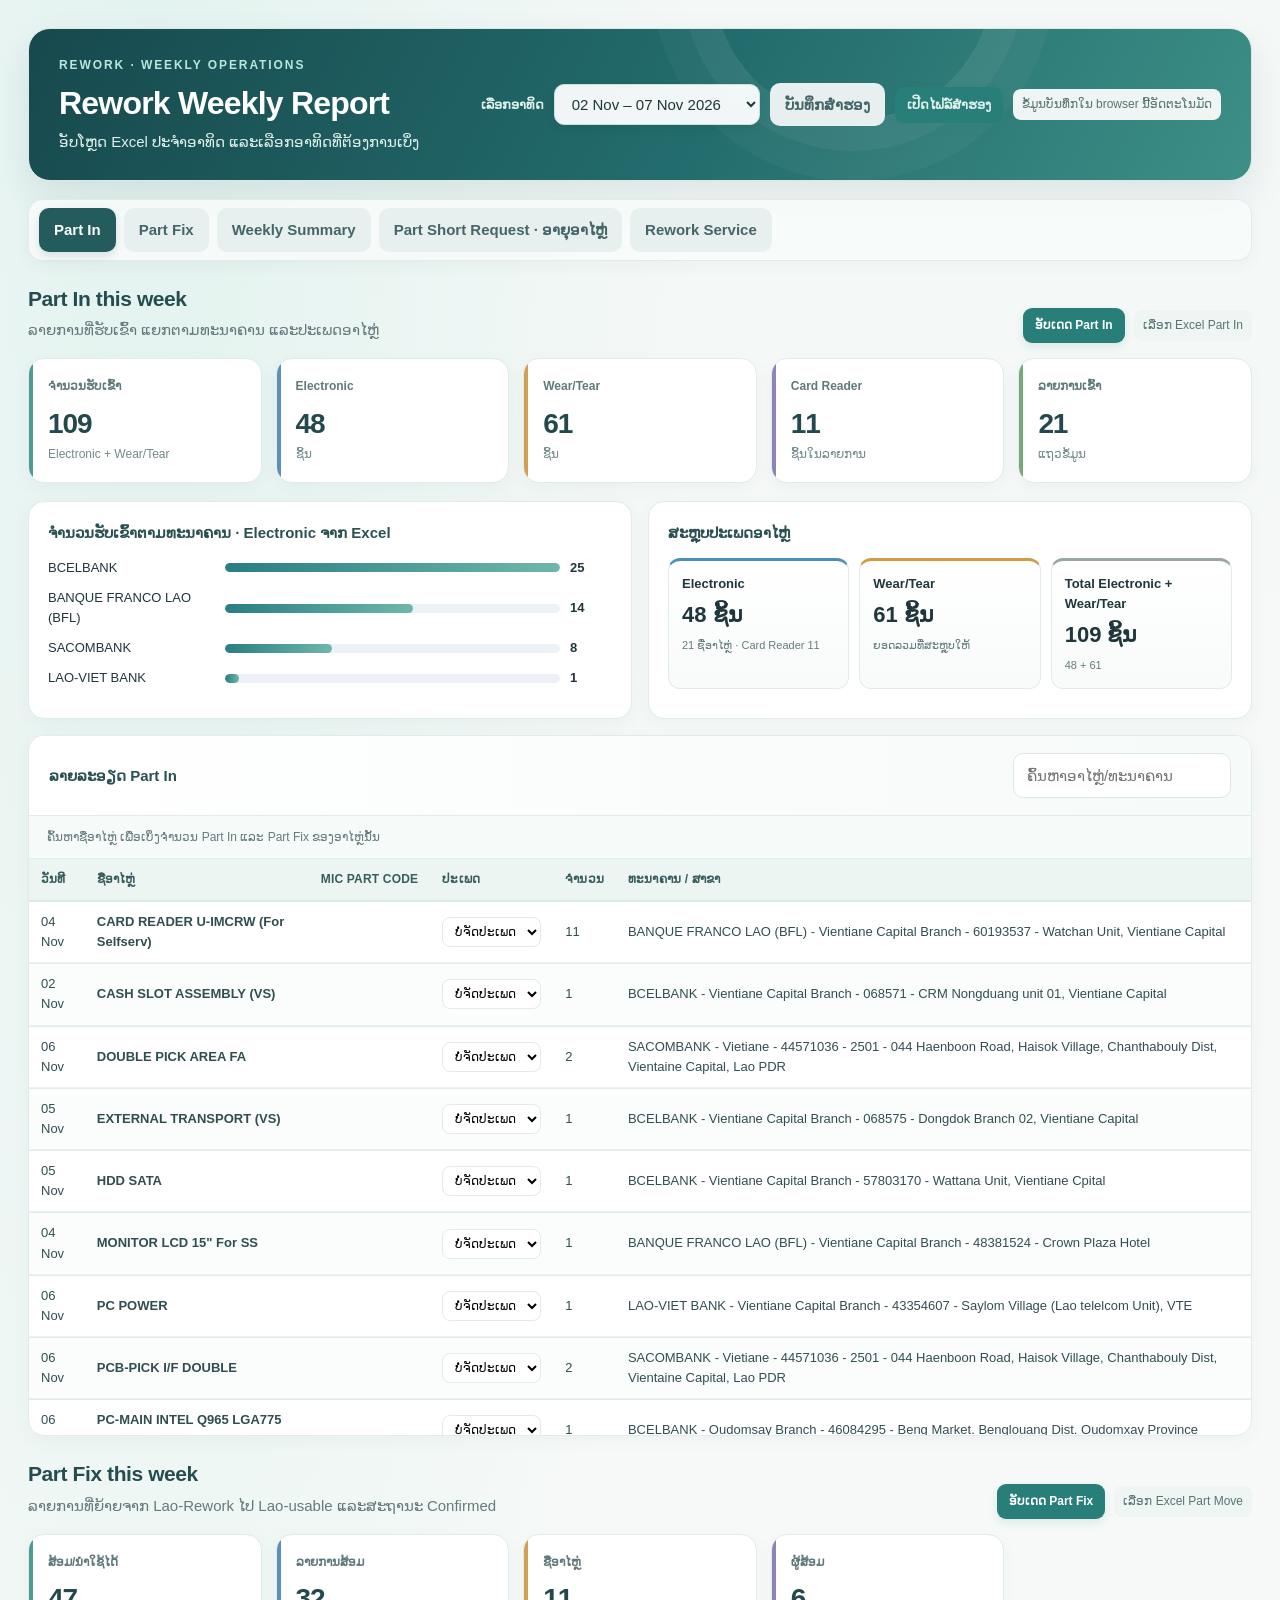
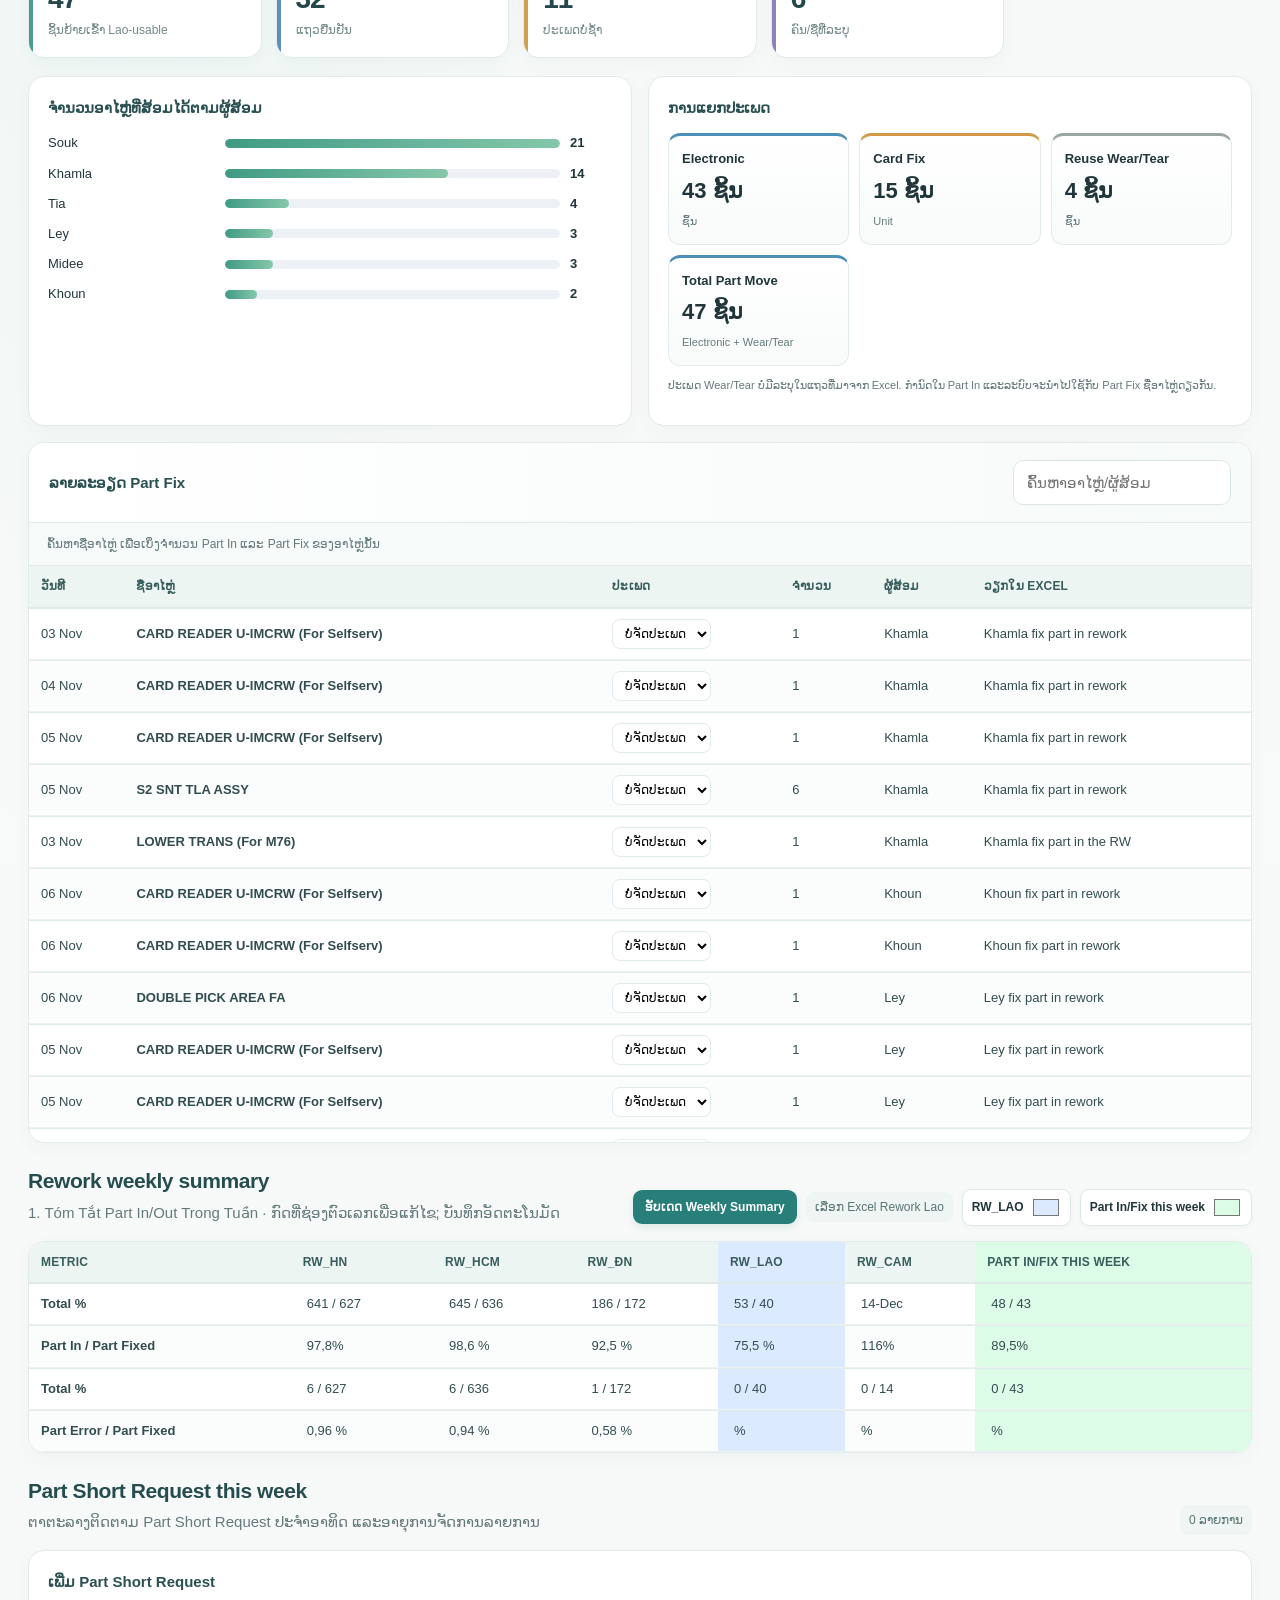
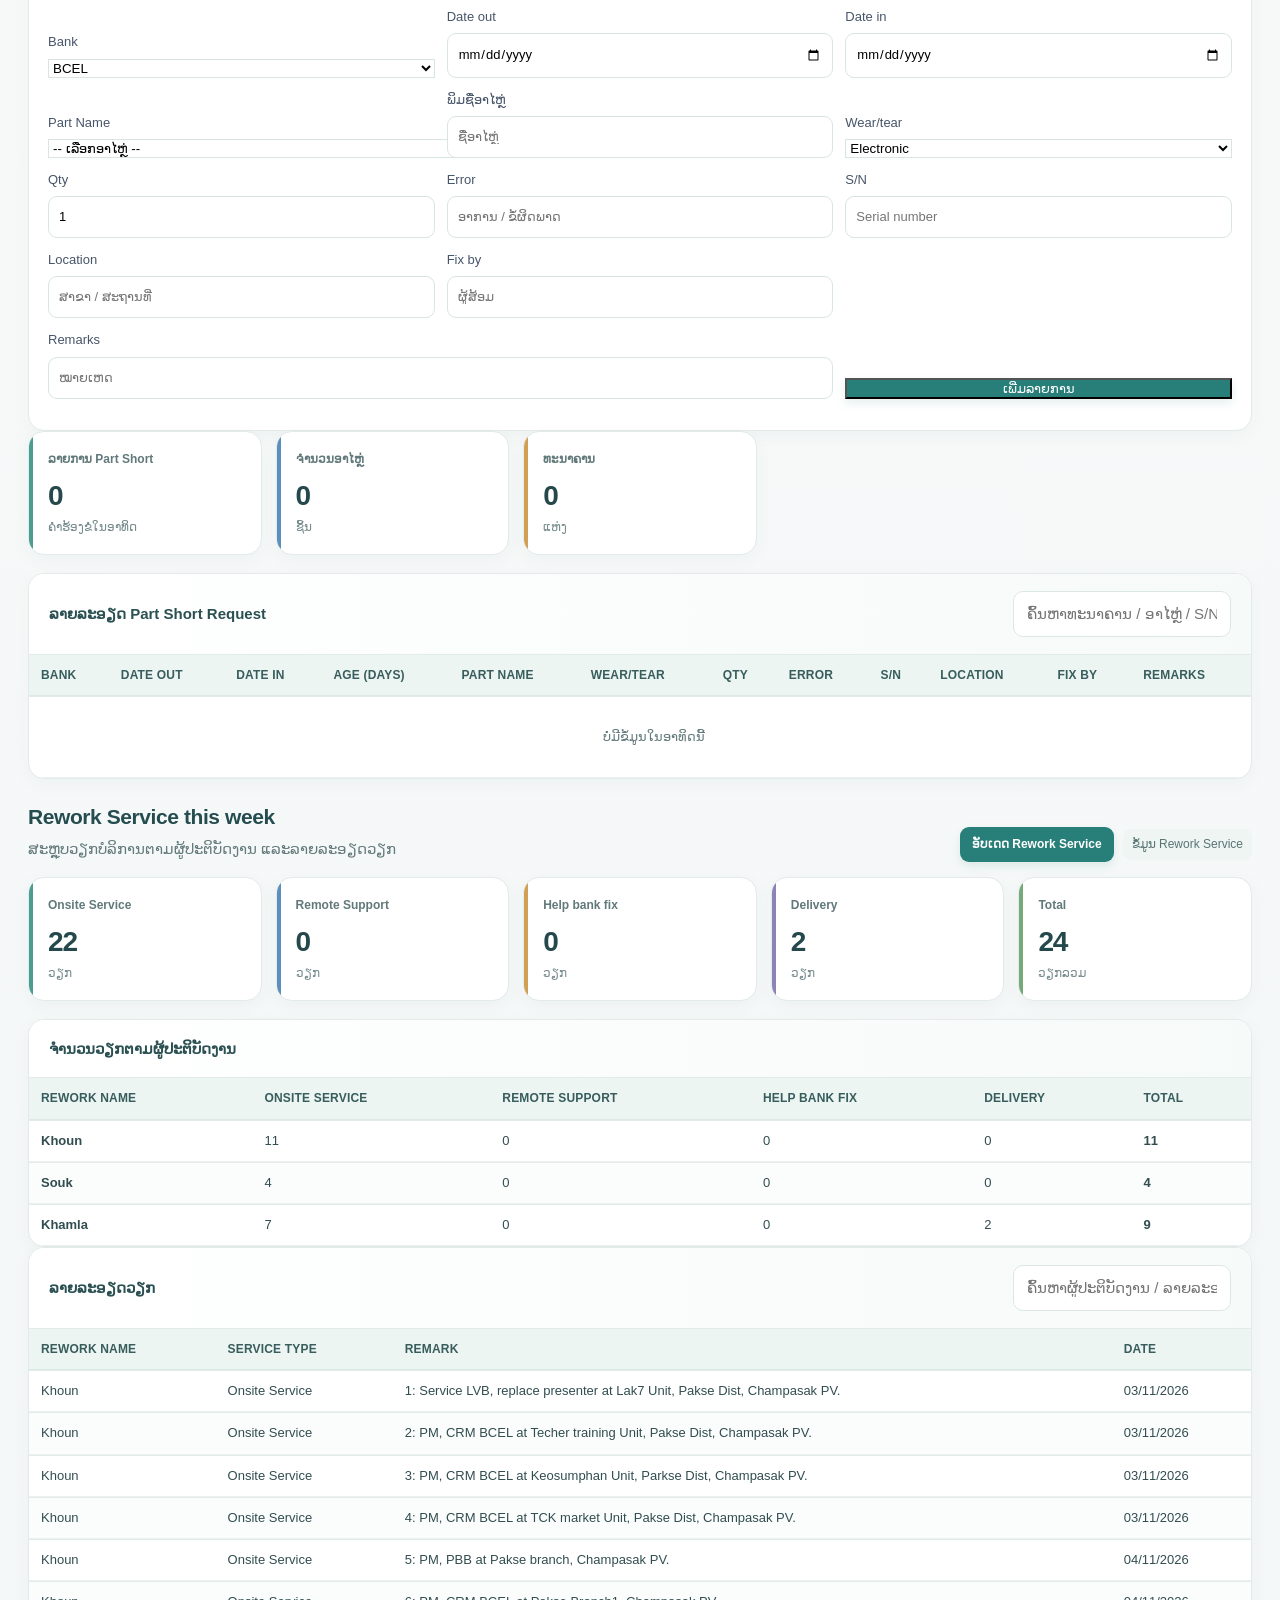
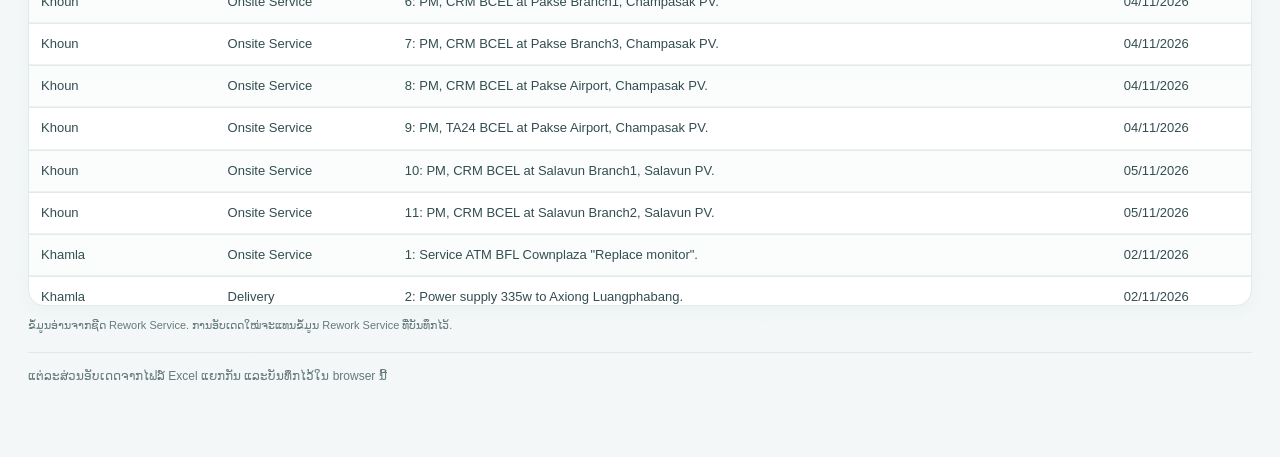
==== outputs/weekly-parts-report-demo.html @ d2f35b3f "Upload main files" ====
<!doctype html><html lang="lo"><head><meta charset="utf-8"><meta name="viewport" content="width=device-width,initial-scale=1"><title>Rework Weekly Report</title><style>
:root{--ink:#162236;--muted:#63718a;--line:#e6ebf2;--bg:#f4f7fb;--blue:#3158d4;--teal:#118b83;--amber:#d68a12;--red:#c96a37;--card:#fff}*{box-sizing:border-box}body{margin:0;background:var(--bg);color:var(--ink);font:15px/1.55 "Segoe UI",Tahoma,Arial,sans-serif}.wrap{max-width:1220px;margin:auto;padding:34px 28px 60px}.top{display:flex;align-items:flex-start;justify-content:space-between;gap:20px;margin-bottom:24px}.eyebrow{font-size:12px;text-transform:uppercase;letter-spacing:.13em;color:var(--blue);font-weight:800}.title{font-size:30px;margin:4px 0 2px;letter-spacing:-.04em}.sub{color:var(--muted);margin:0}.controls{display:flex;gap:10px;align-items:center;flex-wrap:wrap}.controls label{color:var(--muted);font-size:13px;font-weight:700}.controls select,.search{padding:10px 13px;border:1px solid var(--line);background:white;border-radius:10px;color:var(--ink);font:inherit}.tabs{display:flex;gap:8px;margin:24px 0 18px;position:sticky;top:0;z-index:5;padding:9px 0;background:var(--bg)}.tab{display:inline-block;text-decoration:none;border:0;border-radius:10px;padding:10px 15px;background:#e8edf6;color:#50607a;font:inherit;font-weight:700;cursor:pointer}.tab.active{background:var(--ink);color:white}.section{display:block;scroll-margin-top:74px}.section.active{display:block}.section[hidden],.tab[hidden]{display:none!important}.section-head{display:flex;align-items:end;justify-content:space-between;gap:16px;margin:20px 0 14px}.section h2{font-size:21px;margin:0}.section-head p{color:var(--muted);margin:3px 0 0}.sectionupload{display:flex;align-items:center;gap:9px;flex-wrap:wrap}.colorcontrol{display:inline-flex;align-items:center;gap:7px;border:1px solid var(--line);border-radius:9px;padding:5px 9px;background:#fff;color:var(--ink);font-size:12px;font-weight:700}.colorcontrol input{width:30px;height:25px;border:0;padding:0;background:none;cursor:pointer}.uploadbtn{display:inline-block;border-radius:9px;padding:8px 12px;background:var(--blue);color:#fff;font-weight:700;font-size:12px;cursor:pointer}.uploadbtn:hover{background:#2345b5}.uploadbtn:hover{background:#2345b5}.uploadinput{position:absolute;width:1px;height:1px;overflow:hidden;clip:rect(0,0,0,0);white-space:nowrap}.uploadstatus{font-size:12px;color:var(--muted)}.upload-overlay{position:fixed;inset:0;z-index:20;display:grid;place-items:center;padding:20px;background:#13203388}.upload-overlay[hidden]{display:none}.upload-dialog{width:min(520px,100%);background:#fff;border-radius:16px;padding:22px;box-shadow:0 24px 80px #13203355}.upload-dialog h2{font-size:21px;margin:0 0 6px}.upload-dialog p{color:var(--muted);font-size:13px;margin:0 0 12px}.preview-stats{background:#f5f7fb;border:1px solid var(--line);border-radius:11px;padding:13px;margin:14px 0 18px;white-space:pre-line;color:var(--ink);font-size:13px}.dialog-actions{display:flex;justify-content:flex-end;gap:9px}.dialog-actions button{border:0;border-radius:9px;padding:9px 13px;font:inherit;font-size:13px;font-weight:700;cursor:pointer}.cancel-upload{background:#edf1f6;color:var(--ink)}.confirm-upload{background:var(--blue);color:#fff}.grid{display:grid;grid-template-columns:repeat(5,1fr);gap:14px;margin-bottom:18px}.card,.panel{background:var(--card);border:1px solid var(--line);border-radius:15px;box-shadow:0 3px 12px #23314c08}.card{padding:17px 18px}.label{font-size:12px;color:var(--muted);font-weight:700}.value{font-size:28px;font-weight:800;letter-spacing:-.04em;margin:6px 0 0}.hint{font-size:12px;color:var(--muted)}.layout{display:grid;grid-template-columns:1fr 1fr;gap:16px;margin-bottom:16px}.panel{padding:18px}.panel h3{font-size:15px;margin:0 0 14px}.barrow{display:grid;grid-template-columns:minmax(100px,1fr) 2fr 42px;gap:10px;align-items:center;margin:10px 0;font-size:13px}.track{height:9px;background:#edf1f6;border-radius:10px;overflow:hidden}.fill{height:100%;border-radius:10px;background:linear-gradient(90deg,#3158d4,#7991ef)}.fill.teal{background:linear-gradient(90deg,#118b83,#51c5b6)}.tablepanel{padding:0;overflow:hidden}.tabletop{padding:16px 18px;border-bottom:1px solid var(--line);display:flex;align-items:center;justify-content:space-between;gap:12px}.tabletop h3{margin:0}.scroll{overflow:auto}.lookup-summary{padding:12px 18px;border-bottom:1px solid var(--line);background:#f8fafd}.lookup-prompt{color:var(--muted);font-size:12px}.lookup-totals{display:grid;grid-template-columns:repeat(3,minmax(0,1fr));gap:9px;margin:0 0 9px}.lookup-total{border:1px solid var(--line);background:#fff;border-radius:10px;padding:9px 11px}.lookup-total span{display:block;color:var(--muted);font-size:11px;font-weight:700}.lookup-total b{font-size:18px}.lookup-list{display:grid;gap:5px}.lookup-row{display:grid;grid-template-columns:minmax(180px,1.5fr) repeat(2,minmax(110px,1fr));gap:10px;padding:8px 10px;border-radius:8px;background:#fff;font-size:12px}.lookup-row span{color:var(--muted)}.lookup-row b{color:var(--ink)}table{width:100%;border-collapse:collapse;font-size:13px;min-width:750px}th{text-align:left;background:#f8fafd;color:#63718a;font-size:11px;text-transform:uppercase;letter-spacing:.05em;padding:12px 14px;position:sticky;top:0}td{padding:11px 14px;border-top:1px solid var(--line);vertical-align:top}tr:hover td{background:#fafcff}.pill{display:inline-block;border-radius:99px;padding:3px 9px;background:#f1f3f7;color:#68758b;font-size:11px;font-weight:700}.pill.ok{background:#e4f5f1;color:#138274}.pill.warn{background:#fff3dd;color:#9d6811}.tagselect{padding:6px 8px;border:1px solid var(--line);border-radius:8px;font:inherit;font-size:12px;background:#fff}.notice{margin:14px 0 18px;padding:13px 15px;background:#fff8e9;border:1px solid #f3dfa9;border-radius:11px;color:#71571e;font-size:13px}.foot{color:var(--muted);font-size:12px;margin-top:18px}.empty{text-align:center;color:var(--muted);padding:30px}.search{max-width:220px}.mini{font-size:11px;color:var(--muted)}.type-summary{display:grid;grid-template-columns:repeat(auto-fit,minmax(160px,1fr));gap:10px}.type-box{border:1px solid var(--line);border-radius:12px;padding:13px;background:#fbfcfe}.type-box strong{display:block;font-size:13px}.type-box b{display:block;font-size:22px;margin:4px 0 0}.type-box span{font-size:11px;color:var(--muted)}.type-box.electronic{border-top:3px solid var(--blue)}.type-box.wear{border-top:3px solid var(--amber)}.type-box.pending{border-top:3px solid #9aa6b8}@media(max-width:520px){.type-summary{grid-template-columns:1fr}}@media(max-width:850px){.grid{grid-template-columns:repeat(2,1fr)}.layout{grid-template-columns:1fr}.top{display:block}.controls{margin-top:14px}}@media(max-width:520px){.wrap{padding:22px 14px}.grid{grid-template-columns:1fr 1fr;gap:9px}.card{padding:13px}.value{font-size:23px}.title{font-size:25px}.section-head{display:block}.tabs{overflow:auto}.tab{white-space:nowrap}}
.life-form{display:grid;grid-template-columns:repeat(3,minmax(150px,1fr));gap:12px;align-items:end}.life-form label{display:grid;gap:6px;color:#475569;font-size:13px}.life-form input{padding:10px;border:1px solid #cbd5e1;border-radius:9px;font:inherit}.life-reason{grid-column:span 2}.delete-life{border:0;background:#fee2e2;color:#991b1b;padding:7px 10px;border-radius:7px;cursor:pointer}@media(max-width:760px){.life-form{grid-template-columns:1fr}.life-reason{grid-column:auto}}
:root{--ink:#20363b;--muted:#657a7c;--line:#e1ebea;--bg:#f3f8f7;--blue:#277e83;--teal:#40a99a;--amber:#c98735;--red:#bd705d;--card:#fff}
body{background:radial-gradient(ellipse at 12% 0%,#e3f3ef 0,transparent 34%),linear-gradient(180deg,#f4f8f7 0%,#f8faf9 46%,#f3f7f7 100%);color:var(--ink);font-family:"Segoe UI",Tahoma,Arial,sans-serif}
.wrap{max-width:1320px;padding-top:28px}
.top{position:relative;align-items:center;padding:27px 30px;margin:0 0 18px;border:1px solid #d9e9e5;border-radius:22px;background:linear-gradient(118deg,#17494d 0%,#236c6d 55%,#3d8f87 100%);box-shadow:0 16px 36px #184d4b1a;overflow:hidden}
.top:after{content:"";position:absolute;width:280px;height:280px;right:21%;top:-190px;border-radius:50%;border:1px solid #ffffff1f;box-shadow:0 0 0 30px #ffffff0b,0 0 0 60px #ffffff08;pointer-events:none}
.top>div,.top .controls{position:relative;z-index:1}.eyebrow{color:#b9e7db;letter-spacing:.16em}.title{color:#fff;font-size:32px;letter-spacing:-.025em}.sub{color:#e0f0ec}.controls label{color:#e0f0ec}.controls select{border-color:#c7e1db;background:#ffffffef;box-shadow:0 3px 10px #123e3b24}
.tabs{margin:0 0 16px;padding:8px 10px;border:1px solid #e1ebea;border-radius:15px;background:#f7fbfaeF;backdrop-filter:blur(12px);box-shadow:0 5px 16px #264d4b0b}
.tab{background:#e7f0ee;color:#456568;transition:background .16s,color .16s,transform .16s}.tab:hover{background:#dcebe7;transform:translateY(-1px)}.tab.active{background:#245c5e;color:#fff;box-shadow:0 4px 10px #245c5e2a}
.section-head{margin:22px 0 15px}.section h2{color:#254c4f;letter-spacing:-.02em}.section-head p{line-height:1.65}
.uploadbtn,.confirm-upload{background:#287e79;box-shadow:0 4px 10px #287e7920;transition:.15s}.uploadbtn:hover,.confirm-upload:hover{background:#1e6764;transform:translateY(-1px)}
.colorcontrol{border-color:#dce8e5;background:#fff;box-shadow:0 2px 7px #264d4b08}
.card,.panel{border-color:#e2ebea;border-radius:16px;box-shadow:0 5px 18px #254c4d0a;transition:box-shadow .18s,border-color .18s}.card:hover,.panel:hover{border-color:#d3e4e0;box-shadow:0 9px 24px #254c4d12}
.card{position:relative;overflow:hidden;padding:18px 19px}.card:before{content:"";position:absolute;inset:0 auto 0 0;width:4px;background:#4c9c91}.card:nth-child(2):before{background:#5d8fbd}.card:nth-child(3):before{background:#d2a054}.card:nth-child(4):before{background:#8d83b6}.card:nth-child(5):before{background:#75a978}.label{color:#61797a}.value{color:#24484b}.hint{color:#74898a}
.panel{padding:19px}.panel h3,.tabletop h3{color:#2b5052}
.fill{background:linear-gradient(90deg,#287e83,#6fb7aa)}.fill.teal{background:linear-gradient(90deg,#409b84,#85c7aa)}
.tablepanel{padding:0}.tabletop{padding:17px 20px;background:linear-gradient(90deg,#fff,#f6faf9)}table{border-collapse:separate;border-spacing:0;width:100%;font-size:13px}th{position:sticky;top:0;background:#edf5f3;color:#375d5c;text-align:left;font-size:12px;letter-spacing:.015em;font-weight:800;padding:11px 12px;border-bottom:1px solid #dce9e6;white-space:nowrap}td{padding:10px 12px;border-bottom:1px solid #edf2f1;color:#324d50;vertical-align:middle}tbody tr:nth-child(even){background:#fbfdfc}tbody tr:hover{background:#eff8f5}.scroll{max-height:64vh}.search{border-color:#dce7e4;background:#fff}.search:focus,.controls select:focus,.life-form input:focus,.life-form select:focus{outline:3px solid #68b5a444;border-color:#4a9d91}
.lookup-summary{background:#f6faf9}.lookup-total{border-color:#e1ebe8;box-shadow:0 2px 8px #2d555508}.type-box{background:linear-gradient(180deg,#fff,#f8fbfa);border-color:#e2ebe8}.type-box.electronic{border-top-color:#4c8fb8}.type-box.wear{border-top-color:#d29a47}.type-box.pending{border-top-color:#9aa6a2}
.uploadstatus{padding:6px 9px;border-radius:8px;background:#eef5f3;color:#587473}.foot{border-top:1px solid #e0e9e7;padding-top:14px}.life-form input,.life-form select{border-color:#d9e5e2;background:#fff}.delete-life{background:#fff0ec;color:#a84f40}.delete-life:hover{background:#ffded6}
@media(max-width:850px){.top{padding:22px 22px}}@media(max-width:520px){.wrap{padding:15px 11px 35px}.top{padding:20px 18px;border-radius:17px}.title{font-size:25px}.tabs{border-radius:12px}.scroll{max-height:68vh}.tabletop{align-items:flex-start;flex-direction:column}.search{max-width:none;width:100%}}
.summary-edit{min-width:55px;outline:none;border-radius:4px;padding:2px 4px}.summary-edit:focus{background:#fff7d6;box-shadow:0 0 0 2px #e7bf55}.datefilter{display:inline-flex;align-items:center;gap:6px;border:1px solid var(--line);border-radius:9px;padding:5px 8px;background:#fff;color:var(--muted);font-size:12px;font-weight:700}.datefilter input{border:0;background:transparent;color:var(--ink);font:inherit;min-width:132px}.edit-life{border:0;border-radius:7px;padding:7px 10px;background:#e7f3f0;color:#286d65;cursor:pointer}.edit-life:hover{background:#d5ebe4}</style></head><body><main class="wrap"><header class="top"><div><div class="eyebrow">Rework · Weekly Operations</div><h1 class="title">Rework Weekly Report</h1><p class="sub">ອັບໂຫຼດ Excel ປະຈຳອາທິດ ແລະເລືອກອາທິດທີ່ຕ້ອງການເບິ່ງ</p></div><div class="controls"><label for="week">ເລືອກອາທິດ</label><select id="week"></select><button class="tab" id="saveBackup" type="button">ບັນທຶກສຳຮອງ</button><label class="uploadbtn" for="restoreBackup">ເປີດໄຟລ໌ສຳຮອງ</label><input class="uploadinput" id="restoreBackup" type="file" accept=".json,application/json"><span class="uploadstatus" id="backupStatus">ຂໍ້ມູນບັນທຶກໃນ browser ນີ້ອັດຕະໂນມັດ</span></div></header><nav class="tabs"><a class="tab active" href="#in">Part In</a><a class="tab" href="#fix">Part Fix</a><a class="tab" id="summaryNav" href="#weeklySummary" hidden>Weekly Summary</a><a class="tab" href="#partLife">Part Short Request · ອາຍຸອາໄຫຼ່</a><a class="tab" href="#reworkService">Rework Service</a></nav><section class="section active" id="in"><div class="section-head"><div><h2>Part In this week</h2><p>ລາຍການທີ່ຮັບເຂົ້າ ແຍກຕາມທະນາຄານ ແລະປະເພດອາໄຫຼ່</p></div><div class="sectionupload"><label class="uploadbtn" for="uploadIn">ອັບເດດ Part In</label><input class="uploadinput" id="uploadIn" type="file" accept=".xlsx,.xlsm"><span class="uploadstatus" id="statusIn">ເລືອກ Excel Part In</span></div></div><div class="grid" id="inkpis"></div><div class="layout"><div class="panel"><h3>ຈຳນວນຮັບເຂົ້າຕາມທະນາຄານ · Electronic ຈາກ Excel</h3><div id="banks"></div></div><div class="panel"><h3>ສະຫຼຸບປະເພດອາໄຫຼ່</h3><div id="types"></div></div></div><div class="panel tablepanel"><div class="tabletop"><h3>ລາຍລະອຽດ Part In</h3><input class="search" id="insearch" placeholder="ຄົ້ນຫາອາໄຫຼ່/ທະນາຄານ"></div><div class="lookup-summary" id="inLookup"></div><div class="scroll"><table><thead><tr><th>ວັນທີ</th><th>ຊື່ອາໄຫຼ່</th><th>MIC Part Code</th><th>ປະເພດ</th><th>ຈຳນວນ</th><th>ທະນາຄານ / ສາຂາ</th></tr></thead><tbody id="intable"></tbody></table></div></div></section><section class="section" id="fix"><div class="section-head"><div><h2>Part Fix this week</h2><p>ລາຍການທີ່ຍ້າຍຈາກ Lao-Rework ໄປ Lao-usable ແລະສະຖານະ Confirmed</p></div><div class="sectionupload"><label class="uploadbtn" for="uploadFix">ອັບເດດ Part Fix</label><input class="uploadinput" id="uploadFix" type="file" accept=".xlsx,.xlsm"><span class="uploadstatus" id="statusFix">ເລືອກ Excel Part Move</span></div></div><div class="grid" id="fixkpis"></div><div class="layout"><div class="panel"><h3>ຈຳນວນອາໄຫຼ່ທີ່ສ້ອມໄດ້ຕາມຜູ້ສ້ອມ</h3><div id="techs"></div></div><div class="panel"><h3>ການແຍກປະເພດ</h3><div id="fixtypes"></div><p class="mini">ປະເພດ Wear/Tear ບໍ່ມີລະບຸໃນແຖວທີ່ມາຈາກ Excel. ກຳນົດໃນ Part In ແລະລະບົບຈະນຳໄປໃຊ້ກັບ Part Fix ຊື່ອາໄຫຼ່ດຽວກັນ.</p></div></div><div class="panel tablepanel"><div class="tabletop"><h3>ລາຍລະອຽດ Part Fix</h3><input class="search" id="fixsearch" placeholder="ຄົ້ນຫາອາໄຫຼ່/ຜູ້ສ້ອມ"></div><div class="lookup-summary" id="fixLookup"></div><div class="scroll"><table><thead><tr><th>ວັນທີ</th><th>ຊື່ອາໄຫຼ່</th><th>ປະເພດ</th><th>ຈຳນວນ</th><th>ຜູ້ສ້ອມ</th><th>ວຽກໃນ Excel</th></tr></thead><tbody id="fixtable"></tbody></table></div></div></section><section class="section" id="weeklySummary" hidden><div class="section-head"><div><h2 id="summaryTitle">Rework weekly summary</h2><p>1. Tóm Tắt Part In/Out Trong Tuần · ກົດທີ່ຊ່ອງຕົວເລກເພື່ອແກ້ໄຂ; ບັນທຶກອັດຕະໂນມັດ</p></div><div class="sectionupload"><label class="uploadbtn" for="uploadSummary">ອັບເດດ Weekly Summary</label><input class="uploadinput" id="uploadSummary" type="file" accept=".xlsx,.xlsm"><span class="uploadstatus" id="statusSummary">ເລືອກ Excel Rework Lao</span><label class="colorcontrol" for="rwLaoColor">RW_LAO <input id="rwLaoColor" type="color" value="#dbeafe" aria-label="Choose RW_LAO column color"></label><label class="colorcontrol" for="partInFixColor">Part In/Fix this week <input id="partInFixColor" type="color" value="#dcfce7" aria-label="Choose Part In/Fix this week column color"></label></div></div><div class="panel tablepanel"><div class="scroll"><table style="min-width:980px"><thead id="summaryHead"></thead><tbody id="summaryRows"></tbody></table></div></div></section><section class="section" id="partLife"><div class="section-head"><div><h2 id="lifeTitle">Part Short Request this week</h2><p>ຕາຕະລາງຕິດຕາມ Part Short Request ປະຈຳອາທິດ ແລະອາຍຸການຈັດການລາຍການ</p></div><span class="uploadstatus" id="lifeCount">0 ລາຍການ</span></div><div class="panel"><h3>ເພີ່ມ Part Short Request</h3><div class="life-form"><label>Bank<select id="lifeBank"><option>BCEL</option><option>BFL</option><option>LVB</option><option>PBB</option><option>Sacom Bank</option></select></label><label>Date out<input id="lifeOut" type="date"></label><label>Date in<input id="lifeIn" type="date"></label><label>Part Name<select id="lifePartSelect"><option value="">-- ເລືອກອາໄຫຼ່ --</option></select></label><label id="lifeCustomWrap" hidden>ພິມຊື່ອາໄຫຼ່<input id="lifeCustomPart" placeholder="ຊື່ອາໄຫຼ່"></label><label>Wear/tear<select id="lifeType"><option>Electronic</option><option>Wear/tear</option></select></label><label>Qty<input id="lifeQty" type="number" min="1" value="1"></label><label>Error<input id="lifeError" placeholder="ອາການ / ຂໍ້ຜິດພາດ"></label><label>S/N<input id="lifeSerial" placeholder="Serial number"></label><label>Location<input id="lifeLocation" placeholder="ສາຂາ / ສະຖານທີ່"></label><label>Fix by<input id="lifeFixBy" placeholder="ຜູ້ສ້ອມ"></label><label class="life-reason">Remarks<input id="lifeRemarks" placeholder="ໝາຍເຫດ"></label><button class="confirm-upload" id="addLife">ເພີ່ມລາຍການ</button><button class="cancel-upload" id="cancelLifeEdit" hidden>ຍົກເລີກແກ້ໄຂ</button><span id="lifeMessage" class="mini"></span></div></div><div class="grid" id="lifeKpis"></div><div class="panel tablepanel"><div class="tabletop"><h3>ລາຍລະອຽດ Part Short Request</h3><input class="search" id="lifeSearch" placeholder="ຄົ້ນຫາທະນາຄານ / ອາໄຫຼ່ / S/N"></div><div class="scroll"><table style="min-width:1250px"><thead><tr><th>Bank</th><th>Date out</th><th>Date in</th><th>Age (days)</th><th>Part Name</th><th>Wear/tear</th><th>Qty</th><th>Error</th><th>S/N</th><th>Location</th><th>Fix by</th><th>Remarks</th><th></th></tr></thead><tbody id="lifeRows"></tbody></table></div></div></section><section class="section" id="reworkService"><div class="section-head"><div><h2 id="serviceTitle">Rework Service this week</h2><p>ສະຫຼຸບວຽກບໍລິການຕາມຜູ້ປະຕິບັດງານ ແລະລາຍລະອຽດວຽກ</p></div><div class="sectionupload"><label class="uploadbtn" for="uploadService">ອັບເດດ Rework Service</label><input class="uploadinput" id="uploadService" type="file" accept=".xlsx,.xlsm"><span class="uploadstatus" id="statusService">ຂໍ້ມູນ Rework Service</span></div></div><div class="grid service-kpis" id="serviceKpis"></div><div class="panel tablepanel"><div class="tabletop"><h3>ຈຳນວນວຽກຕາມຜູ້ປະຕິບັດງານ</h3></div><div class="scroll"><table><thead><tr><th>Rework Name</th><th>Onsite Service</th><th>Remote Support</th><th>Help bank fix</th><th>Delivery</th><th>Total</th></tr></thead><tbody id="servicePeople"></tbody></table></div></div><div class="panel tablepanel"><div class="tabletop"><h3>ລາຍລະອຽດວຽກ</h3><input class="search" id="serviceSearch" placeholder="ຄົ້ນຫາຜູ້ປະຕິບັດງານ / ລາຍລະອຽດ"></div><div class="scroll"><table><thead><tr><th>Rework Name</th><th>Service Type</th><th>Remark</th><th>Date</th></tr></thead><tbody id="serviceTasks"></tbody></table></div></div><p class="mini">ຂໍ້ມູນອ່ານຈາກຊີດ Rework Service. ການອັບເດດໃໝ່ຈະແທນຂໍ້ມູນ Rework Service ທີ່ບັນທຶກໄວ້.</p></section><p class="foot" id="reportFoot">ແຫຼ່ງຂໍ້ມູນ: Part In ແລະ Part Move ໃນ Report rework weekly 02.07.11.2026.xlsx</p></main><script>let DATA={"in": [{"date": "2026-07-09T16:31:00", "name": "CARD READER U-IMCRW (For Selfserv)", "qty": 1, "bank": "LAO-VIET BANK", "source": "LAO-VIET BANK - Savannakhet Branch - 46742474 - KM7, Oudomvilay Village, Kaisone Dist, Savannakhet Province"}, {"date": "2026-07-09T10:16:00", "name": "CARD READER U-IMCRW (For Selfserv)", "qty": 1, "bank": "BCELBANK", "source": "BCELBANK - Vientiane Capital Branch - 54226720 - Nonghai Unit"}, {"date": "2026-07-09T10:15:00", "name": "CARD READER U-IMCRW (For Selfserv)", "qty": 1, "bank": "BCELBANK", "source": "BCELBANK - Xekong Branch - 60342974 - Phia Mai Village, Sekong Province"}, {"date": "2026-07-09T10:08:00", "name": "CARD READER U-IMCRW (For Selfserv)", "qty": 1, "bank": "BCELBANK", "source": "BCELBANK - Sayabouly Branch - 54226725 - Sayabouly Branch02"}, {"date": "2026-07-09T10:08:00", "name": "CARD READER U-IMCRW (For Selfserv)", "qty": 1, "bank": "BCELBANK", "source": "BCELBANK - Savannakhet Branch - 45185016 - Commercial Industry"}, {"date": "2026-07-06T13:49:00", "name": "CARD READER U-IMCRW (For Selfserv)", "qty": 1, "bank": "BANQUE FRANCO LAO (BFL)", "source": "BANQUE FRANCO LAO (BFL) - Vientiane Capital Branch - 60193532 - Mixay Service Unit, Xieng Nyeun Village, Chanthabouly Dist. Vientiane Capital"}, {"date": "2026-07-06T10:35:00", "name": "CARD READER U-IMCRW (For Selfserv)", "qty": 1, "bank": "BCELBANK", "source": "BCELBANK - Bokeo Branch - 51993104 - Houysai unit, Borkeo Province"}, {"date": "2026-07-06T11:11:00", "name": "CE BOARD (VS)", "qty": 1, "bank": "BCELBANK", "source": "BCELBANK - Vientiane Capital Branch - 068586 - CRM VTE Branch 02, Vientiane Capital"}, {"date": "2026-07-06T11:09:00", "name": "CE BOARD (VS)", "qty": 1, "bank": "BCELBANK", "source": "BCELBANK - Borikhamxay Branch - 053092 - Paksan Branch, Bolikhamxay Province"}, {"date": "2026-07-06T11:11:00", "name": "DE BOARD (VS)", "qty": 1, "bank": "BCELBANK", "source": "BCELBANK - Vientiane Capital Branch - 068586 - CRM VTE Branch 02, Vientiane Capital"}, {"date": "2026-07-06T11:09:00", "name": "DE BOARD (VS)", "qty": 1, "bank": "BCELBANK", "source": "BCELBANK - Borikhamxay Branch - 053092 - Paksan Branch, Bolikhamxay Province"}, {"date": "2026-07-06T10:35:00", "name": "HDD SATA", "qty": 1, "bank": "BCELBANK", "source": "BCELBANK - Bokeo Branch - 51993104 - Houysai unit, Borkeo Province"}, {"date": "2026-07-09T16:26:00", "name": "INTERLOCK", "qty": 2, "bank": "LAO-VIET BANK", "source": "LAO-VIET BANK - Xiengkhuang branch - 46742479 - Phaxay Dist, Xiengkhouang Province"}, {"date": "2026-07-07T13:24:00", "name": "MONITOR LCD 12''", "qty": 1, "bank": "LAO-VIET BANK", "source": "LAO-VIET BANK - Pakse Branch - 43354606 - Tangchaleun Unit, Champasak Province"}, {"date": "2026-07-09T10:27:00", "name": "PAPER HOPPER RECEIPT-SINGLE FEED (For SS22)", "qty": 1, "bank": "BCELBANK", "source": "BCELBANK - Vientiane Capital Branch - 52080419 - Setha Hospital01"}, {"date": "2026-07-09T10:26:00", "name": "PAPER HOPPER RECEIPT-SINGLE FEED (For SS22)", "qty": 1, "bank": "BCELBANK", "source": "BCELBANK - Attapeu - 54226723 - Saysettha Branch, Vientiane Capital"}, {"date": "2026-07-09T10:24:00", "name": "PAPER HOPPER RECEIPT-SINGLE FEED (For SS22)", "qty": 1, "bank": "BCELBANK", "source": "BCELBANK - Vientiane Capital Branch - 53477358 - South bus unit, Vientiane capital."}, {"date": "2026-07-09T10:20:00", "name": "PAPER HOPPER RECEIPT-SINGLE FEED (For SS22)", "qty": 1, "bank": "48361329: Dongnasoktay", "source": "48361329: Dongnasoktay"}, {"date": "2026-07-09T10:20:00", "name": "PAPER HOPPER RECEIPT-SINGLE FEED (For SS22)", "qty": 1, "bank": "50793096: Arkad primary school", "source": "50793096: Arkad primary school"}, {"date": "2026-07-06T10:52:00", "name": "PAPER HOPPER RECEIPT-SINGLE FEED (For SS22)", "qty": 1, "bank": "LAO-VIET BANK", "source": "LAO-VIET BANK - Savannakhet Branch - 50783368 - Km10 Unit. Savannakhet Province"}, {"date": "2026-07-09T10:32:00", "name": "PC POWER", "qty": 1, "bank": "BCELBANK", "source": "BCELBANK - Vientiane Capital Branch - 58375914 - Mahosod Hospital, Vientiane Capital"}, {"date": "2026-07-07T13:41:00", "name": "PC POWER", "qty": 1, "bank": "BCELBANK", "source": "BCELBANK - Sayabouly Branch - 90078477 - MueangPieng Service unit, Xayabouly Province"}, {"date": "2026-07-09T16:26:00", "name": "POWER SUPPLY SWITCH MODE 335W(For SS22, SS26)", "qty": 1, "bank": "LAO-VIET BANK", "source": "LAO-VIET BANK - Xiengkhuang branch - 46742479 - Phaxay Dist, Xiengkhouang Province"}, {"date": "2026-07-09T10:34:00", "name": "POWER SUPPLY SWITCH MODE 335W(For SS22, SS26)", "qty": 1, "bank": "BCELBANK", "source": "BCELBANK - Huaphan Branch - 48381346 - Phanxay Village, Samneua Dist, Hoaphan Province"}, {"date": "2026-07-09T10:35:00", "name": "POWER SUPPLY SWITCH MODE 600W (For SS34 & SS25)", "qty": 1, "bank": "BCELBANK", "source": "BCELBANK - Vientiane Capital Branch - 54226719 - Hard Rock Cafe"}, {"date": "2026-07-06T10:36:00", "name": "PRE ACCEPTOR FRU 178MM F/A (For SS32) - D826", "qty": 1, "bank": "BCELBANK", "source": "BCELBANK - Luangnamtha Branch - 47836271 - Luangnamtha Branch, Luangnamtha Province"}, {"date": "2026-07-09T10:27:00", "name": "PRINT ENGINE RECEIPT ONLY-SINGLE FEED (For SS22)", "qty": 1, "bank": "BCELBANK", "source": "BCELBANK - Vientiane Capital Branch - 52080419 - Setha Hospital01"}, {"date": "2026-07-09T10:26:00", "name": "PRINT ENGINE RECEIPT ONLY-SINGLE FEED (For SS22)", "qty": 1, "bank": "BCELBANK", "source": "BCELBANK - Attapeu - 54226723 - Saysettha Branch, Vientiane Capital"}, {"date": "2026-07-09T10:24:00", "name": "PRINT ENGINE RECEIPT ONLY-SINGLE FEED (For SS22)", "qty": 1, "bank": "BCELBANK", "source": "BCELBANK - Vientiane Capital Branch - 53477358 - South bus unit, Vientiane capital."}, {"date": "2026-07-09T10:20:00", "name": "PRINT ENGINE RECEIPT ONLY-SINGLE FEED (For SS22)", "qty": 1, "bank": "48361329: Dongnasoktay", "source": "48361329: Dongnasoktay"}, {"date": "2026-07-09T10:20:00", "name": "PRINT ENGINE RECEIPT ONLY-SINGLE FEED (For SS22)", "qty": 1, "bank": "50793096: Arkad primary school", "source": "50793096: Arkad primary school"}, {"date": "2026-07-06T10:52:00", "name": "PRINT ENGINE RECEIPT ONLY-SINGLE FEED (For SS22)", "qty": 1, "bank": "LAO-VIET BANK", "source": "LAO-VIET BANK - Savannakhet Branch - 50783368 - Km10 Unit. Savannakhet Province"}, {"date": "2026-07-09T10:26:00", "name": "RECEIPT TRANSPORT ONLY-SINGLE FEED (For SS22)", "qty": 1, "bank": "BCELBANK", "source": "BCELBANK - Attapeu - 54226723 - Saysettha Branch, Vientiane Capital"}, {"date": "2026-07-09T10:24:00", "name": "RECEIPT TRANSPORT ONLY-SINGLE FEED (For SS22)", "qty": 1, "bank": "BCELBANK", "source": "BCELBANK - Vientiane Capital Branch - 53477358 - South bus unit, Vientiane capital."}, {"date": "2026-07-09T10:20:00", "name": "RECEIPT TRANSPORT ONLY-SINGLE FEED (For SS22)", "qty": 1, "bank": "48361329: Dongnasoktay", "source": "48361329: Dongnasoktay"}, {"date": "2026-07-09T10:20:00", "name": "RECEIPT TRANSPORT ONLY-SINGLE FEED (For SS22)", "qty": 1, "bank": "50793096: Arkad primary school", "source": "50793096: Arkad primary school"}, {"date": "2026-07-06T10:52:00", "name": "RECEIPT TRANSPORT ONLY-SINGLE FEED (For SS22)", "qty": 1, "bank": "LAO-VIET BANK", "source": "LAO-VIET BANK - Savannakhet Branch - 50783368 - Km10 Unit. Savannakhet Province"}, {"date": "2026-07-09T10:38:00", "name": "S1 DISPENSER CONTROL BOARD (For Selfserv)", "qty": 1, "bank": "BCELBANK", "source": "BCELBANK - Vientiane Capital Branch - 45184996 - Km5"}, {"date": "2026-07-09T10:37:00", "name": "S1 DISPENSER CONTROL BOARD (For Selfserv)", "qty": 1, "bank": "BCELBANK", "source": "BCELBANK - Xekong Branch - 46756908 - Thateng Village, Thateng Dist. Sekong Province"}, {"date": "2026-07-09T10:39:00", "name": "S2 F/A CARRIAGE ASSY (For SS23)", "qty": 1, "bank": "BCELBANK", "source": "BCELBANK - Xiengkhouang Branch - 46084306 - Mengkhoun"}, {"date": "2026-07-15T15:12:00", "name": "CARD READER U-IMCRW (For Selfserv)", "qty": 9, "bank": "BCELBANK", "source": "BCELBANK - Luangnamtha Branch - 55550361 - Borten 02 Unit, Luangnamtha Province"}, {"date": "2026-07-14T09:06:00", "name": "CARD READER UNIT (TS-EC2G-U23210H) (VS & SR) - Old", "qty": 2, "bank": "BCELBANK", "source": "BCELBANK - Khammouane Branch - 052189 - Khammouan Branch 02, Khammouan Province"}, {"date": "2026-07-15T15:37:00", "name": "HDD SATA", "qty": 1, "bank": "BCELBANK", "source": "BCELBANK - Luangprabang Branch - 52080418 - A Ham, Luangprabang Province"}, {"date": "2026-07-15T15:37:00", "name": "MONITOR LCD 15\" For SS", "qty": 4, "bank": "BCELBANK", "source": "BCELBANK - Luangprabang Branch - 46756909 - Luangprabang Branch"}, {"date": "2026-07-15T15:40:00", "name": "PAPER HOPPER RECEIPT-SINGLE FEED (For SS22)", "qty": 2, "bank": "BCELBANK", "source": "BCELBANK - Vientiane Capital Branch - 50793062 - Dongpalap Village, Chanthabouly Dist."}, {"date": "2026-07-15T15:49:00", "name": "PC POWER", "qty": 2, "bank": "BCELBANK", "source": "BCELBANK - Khammouane Branch - 54226742 - Lao telecom unit, Khammuon province"}, {"date": "2026-07-15T15:49:00", "name": "PC-MAIN INTEL Q965 LGA775 TELADEGA (Selfserv)", "qty": 1, "bank": "BCELBANK", "source": "BCELBANK - Vientiane Capital Branch - 52080425 - SOUAN MONE AIDC, Suanmone Village, Sisattanak District, Vientiane Prefecture"}, {"date": "2026-07-15T15:46:00", "name": "RECEIPT TRANSPORT ONLY-SINGLE FEED (For SS22)", "qty": 2, "bank": "BCELBANK", "source": "BCELBANK - Salavanh Branch - 45185015 - Salavanh Branch"}, {"date": "2026-07-15T15:24:00", "name": "S1 DISPENSER CONTROL BOARD (For Selfserv)", "qty": 2, "bank": "BCELBANK", "source": "BCELBANK - Vientiane Capital Branch - 48361321 - Km21 unit. Vientiane Capital"}, {"date": "2026-07-15T15:26:00", "name": "S2 DISPENSER CONTROL BOARD", "qty": 2, "bank": "BCELBANK", "source": "BCELBANK - Khammouane Branch - 54226728 - KCL Unit, Khammouan Province"}, {"date": "2026-07-15T15:28:00", "name": "S2 F/A CARRIAGE ASSY (For SS23)", "qty": 1, "bank": "BCELBANK", "source": "BCELBANK - Vientiane Province Branch - 55550345 - Thulakhhom, Vientiane Province"}, {"date": "2026-07-15T15:22:00", "name": "S2 SNT TLA ASSY", "qty": 1, "bank": "BCELBANK", "source": "BCELBANK - Vientiane Province Branch - 55550345 - Thulakhhom, Vientiane Province"}, {"date": "2026-07-16T09:02:00", "name": "SENSOR LVDT ASSEMBLY DOUBLE", "qty": 2, "bank": "BCELBANK", "source": "BCELBANK - Vientiane Capital Branch - 46756923 - Settha hospital02. Donkoi Village, Sisattanak Dist. Vientiane"}, {"date": "2026-07-15T15:30:00", "name": "SOLENOID - PICK VALE", "qty": 2, "bank": "BCELBANK", "source": "BCELBANK - Xiengkhouang Branch - 48381361 - Namgnam Village, Peak Dist, Xiengkhouang Province"}, {"date": "2026-07-14T09:08:00", "name": "UPPER REAR ASSEMBLY (VS)", "qty": 1, "bank": "BCELBANK", "source": "BCELBANK - VangVieng Branch - 068573 - Vangvieng Branch, Vientiane Province"}, {"date": "2026-07-21T15:38:00", "name": "CARD READER U-IMCRW (For Selfserv)", "qty": 18, "bank": "BCELBANK", "source": "BCELBANK - Oudomsay Branch - 48381366 - Donekeo Village, Xay Dist, Oudomxay Province and FBL 2 Unit"}, {"date": "2026-07-21T13:32:00", "name": "CARD READER UNIT (TS-EC2G-U23210H) (VS & SR) - Old", "qty": 1, "bank": "BCELBANK", "source": "BCELBANK - Vientiane Capital Branch - 052167 - Hongkea Village, Vientiane Capital"}, {"date": "2026-07-22T09:22:00", "name": "DOUBLE PICK AREA FA", "qty": 1, "bank": "BANQUE FRANCO LAO (BFL)", "source": "BANQUE FRANCO LAO (BFL) - Vientiane Capital Branch - 48381524 - Crown Plaza Hotel"}, {"date": "2026-07-21T15:51:00", "name": "HDD SATA", "qty": 3, "bank": "BCELBANK", "source": "BCELBANK - VangVieng Branch - 46084300 - Meung Feung Dist. Vangvieng Branch"}, {"date": "2026-07-21T15:55:00", "name": "MONITOR LCD 15\" For SS", "qty": 3, "bank": "BCELBANK", "source": "BCELBANK - Savannakhet Branch - 45185006 - EDL Savannakhet Branch"}, {"date": "2026-07-21T15:54:00", "name": "PC POCONO MAINBOARD", "qty": 1, "bank": "BCELBANK", "source": "BCELBANK - Vientiane Capital Branch - 50793093 - H.O"}, {"date": "2026-07-21T15:53:00", "name": "PC POWER", "qty": 2, "bank": "BCELBANK", "source": "BCELBANK - Luangprabang Branch - 55550311 - Xangkong Unit, Luangprabang Province"}, {"date": "2026-07-23T16:28:00", "name": "PC-MAIN INTEL Q965 LGA775 TELADEGA (Selfserv)", "qty": 1, "bank": "BCELBANK", "source": "BCELBANK - Vientiane Capital Branch - 46756911 - Friendship Bridge unit. Dongphosy Village, Hatsayfong Dist."}, {"date": "2026-07-21T16:02:00", "name": "POWER SUPPLY SWITCH MODE 335W(For SS22, SS26)", "qty": 3, "bank": "BCELBANK", "source": "BCELBANK - VangVieng Branch - 46084300 - Meung Feung Dist. Vangvieng Branch"}, {"date": "2026-07-21T15:56:00", "name": "S1 DISPENSER CONTROL BOARD (For Selfserv)", "qty": 5, "bank": "BCELBANK", "source": "BCELBANK - Pakse Branch - 44554345 - Nakasang village, Pakse Dist. Champasak Province"}, {"date": "2026-07-21T16:51:00", "name": "S2 CARRIAGE CABLE UMBILICAL 515 (Long)", "qty": 2, "bank": "BCELBANK", "source": "BCELBANK - Luangprabang Branch - 55550311 - Xangkong Unit, Luangprabang Province"}, {"date": "2026-07-21T16:14:00", "name": "S2 DISPENSER CONTROL BOARD", "qty": 3, "bank": "BCELBANK", "source": "BCELBANK - Savannakhet Branch - 55550344 - Savannakhet Hospital, Savannakhet Province"}, {"date": "2026-07-21T16:19:00", "name": "S2 F/A CARRIAGE ASSY (For SS23)", "qty": 5, "bank": "BCELBANK", "source": "BCELBANK - Attapeu - 53477389 - Vongsamphan Village, Attapue Province"}, {"date": "2026-07-21T16:08:00", "name": "S2 PICK MODULE ASSEMBLY", "qty": 7, "bank": "BCELBANK", "source": "BCELBANK - Luangprabang Branch - 58376917 - LUANGPRABANG STADIUM, Luangprabang Province"}, {"date": "2026-07-21T16:54:00", "name": "SOLENOID - PICK VALE", "qty": 4, "bank": "BCELBANK", "source": "BCELBANK - Xiengkhouang Branch - 45185003 - Khangkhai College"}, {"date": "2026-07-21T11:16:00", "name": "USB DIGITAL CAMERA (On Top Facia)", "qty": 5, "bank": "For set up exchange project TA24 5 pcs", "source": "For set up exchange project TA24 5 pcs"}, {"date": "2026-07-27T13:42:00", "name": "CARD READER U-IMCRW (For Selfserv)", "qty": 15, "bank": "LAO-VIET BANK", "source": "LAO-VIET BANK - Khammouan Branch  - 49010825 - Nongbok district, khammouan province, BFL and LVB"}, {"date": "2026-07-27T14:04:00", "name": "CARD READER UNIT (TS-EC2G-U23210H) (VS & SR) - Old", "qty": 1, "bank": "BCELBANK", "source": "BCELBANK - Luangnamtha Branch - 053093 - Luangnamtha Maket, Luangnamtha Province"}, {"date": "2026-07-27T10:54:00", "name": "ESCROW (For SS32 NEW) - D916", "qty": 1, "bank": "BCELBANK", "source": "BCELBANK - Xekong Branch - 51993132 - Sekong Branch, Sekong Province."}, {"date": "2026-07-30T15:47:00", "name": "HDD SATA", "qty": 1, "bank": "BCELBANK", "source": "BCELBANK - Attapeu - 46756931 - Mitsamphan Village, Damakhysay Dist. Attapue Province"}, {"date": "2026-07-27T15:55:00", "name": "MONITOR LCD 15\" For SS", "qty": 1, "bank": "LAO-VIET BANK", "source": "LAO-VIET BANK - Vientiane Capital Branch - 49010832 - Unitel Service Unit, Vientiane Capital"}, {"date": "2026-07-30T15:48:00", "name": "PC POCONO MAINBOARD", "qty": 1, "bank": "BCELBANK", "source": "BCELBANK - Borikhamxay Branch - 50793056 - ThangBengLek 20 Unit 02"}, {"date": "2026-07-30T15:48:00", "name": "PC POWER", "qty": 1, "bank": "BCELBANK", "source": "BCELBANK - Vientiane Capital Branch - 50793051 - 13 South, Xaythany Dist. Vientiane Capital"}, {"date": "2026-07-27T10:54:00", "name": "PCB ASSY MAIN UPPER", "qty": 1, "bank": "BCELBANK", "source": "BCELBANK - Xekong Branch - 51993132 - Sekong Branch, Sekong Province."}, {"date": "2026-07-27T15:53:00", "name": "POWER SUPPLY SWITCH MODE 335W(For SS22, SS26)", "qty": 3, "bank": "LAO-VIET BANK", "source": "LAO-VIET BANK - Vientiane Capital Branch - 49010832 - Unitel Service Unit, Vientiane Capital And BCEL"}, {"date": "2026-07-27T14:05:00", "name": "PRINT ENGINE RECEIPT ONLY-SINGLE FEED (For SS22)", "qty": 1, "bank": "46084306: MeuangKhoun unit, Xiengkhuang", "source": "46084306: MeuangKhoun unit, Xiengkhuang"}, {"date": "2026-07-29T13:47:00", "name": "RECEIPT PRITER (VS)", "qty": 1, "bank": "BCELBANK", "source": "BCELBANK - Vientiane Capital Branch - 052169 - CRM HQ1,  Vientiane Capital"}, {"date": "2026-07-27T08:43:00", "name": "S1 DISPENSER CONTROL BOARD (For Selfserv)", "qty": 3, "bank": "BCELBANK", "source": "BCELBANK - Vientiane Capital Branch - 46756911 - Friendship Bridge unit. Dongphosy Village, Hatsayfong Dist."}, {"date": "2026-07-30T15:51:00", "name": "S2 DISPENSER CONTROL BOARD", "qty": 2, "bank": "BCELBANK", "source": "BCELBANK - Luangprabang Branch - 53477356 - Northern Law College, Luangprabang Province"}, {"date": "2026-07-30T15:52:00", "name": "S2 F/A CARRIAGE ASSY (For SS23)", "qty": 1, "bank": "BCELBANK", "source": "BCELBANK - Sayabouly Branch - 52080957 - Keanthao Dist, Xayyabouly Province"}, {"date": "2026-07-30T15:54:00", "name": "S2 PICK MODULE ASSEMBLY", "qty": 5, "bank": "BCELBANK", "source": "BCELBANK - Sayabouly Branch - 57803182 - Xayyabouly Branch 01. Xayyabouly Province"}, {"date": "2026-07-27T14:37:00", "name": "S2 SNT TLA ASSY", "qty": 3, "bank": "BANQUE FRANCO LAO (BFL)", "source": "BANQUE FRANCO LAO (BFL) - Luangprabang Branch - 60193528 - Luangprabang Branch, Luangprabang Province"}, {"date": "2026-07-27T13:43:00", "name": "SHUTTER ASSEMBLY MOTOR LOWER (For Selfserv)", "qty": 1, "bank": "LAO-VIET BANK", "source": "LAO-VIET BANK - Attapue Branch - 44197488 - Km31, Attapue province"}, {"date": "2026-07-30T15:58:00", "name": "U- ATM KEYBOARD INTERNATIONAL 3 - EPP4", "qty": 1, "bank": "50793069: Pakse teacher training", "source": "50793069: Pakse teacher training"}, {"date": "2026-07-27T10:54:00", "name": "UPPER MODULE - Removable (For M76)", "qty": 1, "bank": "BCELBANK", "source": "BCELBANK - Xekong Branch - 51993132 - Sekong Branch, Sekong Province."}, {"date": "2026-08-03T09:15:00", "name": "BILL VALIDATOR (VS45)", "qty": 1, "bank": "BCELBANK", "source": "BCELBANK - Xekong Branch - 069604 - Thongkhen Service unit, Xekong Province"}, {"date": "2026-08-07T16:14:00", "name": "CAPACITOR", "qty": 1, "bank": "BCELBANK", "source": "BCELBANK - Xekong Branch - 46756908 - Thateng Village, Thateng Dist. Sekong Province"}, {"date": "2026-08-03T10:25:00", "name": "CARD READER  - IMCRW", "qty": 1, "bank": "LAO-VIET BANK", "source": "LAO-VIET BANK - Vientiane Capital Branch - 43354604 - H.O ATM Personas test"}, {"date": "2026-08-04T15:26:00", "name": "CARD READER U-IMCRW (For Selfserv)", "qty": 18, "bank": "LAO-VIET BANK", "source": "LAO-VIET BANK - Vientiane Capital Branch - 45193534 - Quality company, Phonpapao Village, Sisattanak, VTE"}, {"date": "2026-08-06T13:56:00", "name": "CARD READER UNIT (TS-EC2G-U23210H) (VS & SR) - Old", "qty": 1, "bank": "BCELBANK", "source": "BCELBANK - Vientiane Capital Branch - 066293 - CRM HQ 02, Vientiane Capital Branh"}, {"date": "2026-08-03T09:07:00", "name": "CE BOARD (VS)", "qty": 1, "bank": "BCELBANK", "source": "BCELBANK - Xekong Branch - 069604 - Thongkhen Service unit, Xekong Province"}, {"date": "2026-08-04T15:48:00", "name": "CPU FAN", "qty": 2, "bank": "BCELBANK", "source": "BCELBANK - Sayabouly Branch - 46084292 - Meungpiengmai unit. Nampouy village. Xayabouly Province"}, {"date": "2026-08-05T11:11:00", "name": "CU UNIT  Core i5 (MNC440100 - VS & SR)", "qty": 1, "bank": "BCELBANK", "source": "BCELBANK - Salavanh Branch - 064800 - Salavanh Branh, Salavanh Province"}, {"date": "2026-08-04T15:27:00", "name": "ESTORIL MOTHERBOARD (INTEL HASWELL)", "qty": 1, "bank": "BCELBANK", "source": "BCELBANK - Vientiane Capital Branch - 57803170 - Wattana Unit, Vientiane Cpital"}, {"date": "2026-08-03T13:59:00", "name": "HDD ATA", "qty": 1, "bank": "LAO-VIET BANK", "source": "LAO-VIET BANK - Pakse Branch - 43354606 - Tangchaleun Unit, Champasak Province"}, {"date": "2026-08-07T16:22:00", "name": "HDD SATA", "qty": 5, "bank": "BCELBANK", "source": "BCELBANK - Vientiane Capital Branch - 46071028 - J-MART Viengxay, Vientiane Capital"}, {"date": "2026-08-03T09:00:00", "name": "MONITOR LCD 15\" For SS", "qty": 1, "bank": "LAO PUBLIC BANK", "source": "LAO PUBLIC BANK - Champasak Branch - 46427199 - Phonkung Village, Champasak Province"}, {"date": "2026-08-04T15:47:00", "name": "PAPER HOPPER RECEIPT-SINGLE FEED (For SS22)", "qty": 3, "bank": "BCELBANK", "source": "BCELBANK - Salavanh Branch - 45185014 - Meungkhong Unit"}, {"date": "2026-08-04T15:49:00", "name": "PC POWER", "qty": 2, "bank": "BCELBANK", "source": "BCELBANK - Vientiane Capital Branch - 46071028 - J-MART Viengxay, Vientiane Capital"}, {"date": "2026-08-07T16:14:00", "name": "PCB-PICK I/F DOUBLE", "qty": 2, "bank": "BCELBANK", "source": "BCELBANK - Xekong Branch - 46756908 - Thateng Village, Thateng Dist. Sekong Province"}, {"date": "2026-08-07T16:25:00", "name": "POWER SUPPLY SWITCH MODE 600W (For SS34 & SS25)", "qty": 2, "bank": "BCELBANK", "source": "BCELBANK - Vientiane Capital Branch - 53477354 - Domestic Airport"}, {"date": "2026-08-04T15:47:00", "name": "PRINT ENGINE RECEIPT ONLY-SINGLE FEED (For SS22)", "qty": 3, "bank": "BCELBANK", "source": "BCELBANK - Salavanh Branch - 45185014 - Meungkhong Unit"}, {"date": "2026-08-04T15:47:00", "name": "RECEIPT TRANSPORT ONLY-SINGLE FEED (For SS22)", "qty": 3, "bank": "BCELBANK", "source": "BCELBANK - Salavanh Branch - 45185014 - Meungkhong Unit"}, {"date": "2026-08-07T16:29:00", "name": "S1 DISPENSER CONTROL BOARD (For Selfserv)", "qty": 1, "bank": "BCELBANK", "source": "BCELBANK - Vientiane Capital Branch - 48381354 - Thana Village, Haisayfong Dist. Vientiane Capital"}, {"date": "2026-08-07T16:30:00", "name": "S2 DISPENSER CONTROL BOARD", "qty": 1, "bank": "BCELBANK", "source": "BCELBANK - Vientiane Province Branch - 55550345 - Thulakhhom, Vientiane Province"}, {"date": "2026-08-07T16:31:00", "name": "S2 F/A CARRIAGE ASSY (For SS23)", "qty": 2, "bank": "BCELBANK", "source": "BCELBANK - Khammouane Branch - 62680830 - Nongbok Unit1. Khammouan Province"}, {"date": "2026-08-07T16:33:00", "name": "S2 PICK MODULE ASSEMBLY", "qty": 4, "bank": "BCELBANK", "source": "BCELBANK - Vientiane Capital Branch - 48145297 - Shopping mall unit, Vientiane capital"}, {"date": "2026-08-03T09:19:00", "name": "S2 PINCH ROLLER SHAFT ASSY (For Double pick)", "qty": 2, "bank": "Khoun fix parts  in the RW", "source": "Khoun fix parts  in the RW"}, {"date": "2026-08-07T16:36:00", "name": "S2 SENSOR ARRAY ASSEMBLY (include giá Purge 4450755749)", "qty": 1, "bank": "BCELBANK", "source": "BCELBANK - Xekong Branch - 53477351 - Thateng Official, Xekong Province"}, {"date": "2026-08-07T16:35:00", "name": "S2 SNT TLA ASSY", "qty": 2, "bank": "BCELBANK", "source": "BCELBANK - Vientiane Capital Branch - 48145297 - Shopping mall unit, Vientiane capital"}, {"date": "2026-08-04T15:52:00", "name": "SENSOR LVDT ASSEMBLY DOUBLE", "qty": 1, "bank": "BCELBANK", "source": "BCELBANK - Vientiane Capital Branch - 44272894 - Sea game Village, Vientiane Capital"}, {"date": "2026-08-04T15:52:00", "name": "SOLENOID - PICK VALE", "qty": 6, "bank": "BCELBANK", "source": "BCELBANK - Luangprabang Branch - 55550355 - Lak 4 Station, Luangprabang Province"}, {"date": "2026-08-03T09:00:00", "name": "U- ATM KEYBOAD (For selfserv)", "qty": 1, "bank": "LAO PUBLIC BANK", "source": "LAO PUBLIC BANK - Champasak Branch - 46427199 - Phonkung Village, Champasak Province"}, {"date": "2026-08-03T09:13:00", "name": "UPPER REAR ASSEMBLY (VS)", "qty": 1, "bank": "BCELBANK", "source": "BCELBANK - Pakse Branch - 053098 - Pakse Tacher Training Unit, Champasak Province"}, {"date": "2026-08-10T14:31:00", "name": "CARD READER U-IMCRW (For Selfserv)", "qty": 11, "bank": "LAO-VIET BANK", "source": "LAO-VIET BANK - Savannakhet Branch - 46742474 - KM7, Oudomvilay Village, Kaisone Dist, Savannakhet Province"}, {"date": "2026-08-13T13:32:00", "name": "CPU FAN", "qty": 1, "bank": "BCELBANK", "source": "BCELBANK - Vientiane Capital Branch - 46756922 - Thongpong Village, Sikhot Dist. Vientiane"}, {"date": "2026-08-14T13:49:00", "name": "DE BOARD (VS)", "qty": 1, "bank": "BCELBANK", "source": "BCELBANK - Attapeu - 068580 - Dongbak Service Unit, Attapue province."}, {"date": "2026-08-10T13:33:00", "name": "DOUBLE PICK AREA FA", "qty": 1, "bank": "BANQUE FRANCO LAO (BFL)", "source": "BANQUE FRANCO LAO (BFL) - Vientiane Capital Branch - 48381525 - D-mart Dongpalan unit, Vientiane Capital"}, {"date": "2026-08-13T13:52:00", "name": "EXTERNAL TRANSPORT (VS)", "qty": 1, "bank": "BCELBANK", "source": "BCELBANK - Vientiane Capital Branch - 066289 - Itec Mall unit, Vientiane Capital"}, {"date": "2026-08-13T13:33:00", "name": "HDD SATA", "qty": 2, "bank": "BCELBANK", "source": "BCELBANK - Vientiane Capital Branch - 62680854 - Pharmacy Factory 03, Vientiane Capital"}, {"date": "2026-08-14T17:22:00", "name": "MONITOR LCD 15\" For SS", "qty": 1, "bank": "LAO-VIET BANK", "source": "LAO-VIET BANK - Attapue Branch - 44197488 - Km31, Attapue province"}, {"date": "2026-08-14T15:24:00", "name": "PC POCONO MAINBOARD", "qty": 1, "bank": "BCELBANK", "source": "BCELBANK - Salavanh Branch - 48361338 - Meung Khong Unit02 Salavanh Province"}, {"date": "2026-08-13T13:34:00", "name": "PC POWER", "qty": 1, "bank": "BCELBANK", "source": "BCELBANK - Attapeu - 52080421 - Attapue Branch, Attapue Province"}, {"date": "2026-08-14T15:42:00", "name": "PCB-PICK I/F DOUBLE", "qty": 4, "bank": "BCELBANK", "source": "BCELBANK - Vientiane Capital Branch - 46742475 - H.O 07 Xiengngeun Village, Chanthabouly Dist. Vientiane"}, {"date": "2026-08-13T13:34:00", "name": "PC-MAIN INTEL Q965 LGA775 TELADEGA (Selfserv)", "qty": 1, "bank": "BCELBANK", "source": "BCELBANK - Xaysomboun Branch - 50793064 - Xaysomboun branch"}, {"date": "2026-08-14T15:43:00", "name": "POWER SUPPLY SWITCH MODE 335W(For SS22, SS26)", "qty": 1, "bank": "BCELBANK", "source": "BCELBANK - Xiengkhouang Branch - 51270259 - Phoukud Dist. Xiengkhouang Province"}, {"date": "2026-08-13T13:35:00", "name": "POWER SUPPLY SWITCH MODE 600W (For SS34 & SS25)", "qty": 2, "bank": "BCELBANK", "source": "BCELBANK - Vientiane Province Branch - 62680869 -"}, {"date": "2026-08-14T15:45:00", "name": "S1 DISPENSER CONTROL BOARD (For Selfserv)", "qty": 4, "bank": "BCELBANK", "source": "BCELBANK - Bokeo Branch - 48361333 - Bokeo Bus Station, Phibounthong Village, Bokeo Province"}, {"date": "2026-08-13T13:36:00", "name": "S2 ASSY - REFERENCE EDGE FRU (BAM MODULE)", "qty": 1, "bank": "BCELBANK", "source": "BCELBANK - Vientiane Capital Branch - 57803162 - Naxaithong Unit 02, Vientiane Capital"}, {"date": "2026-08-13T13:37:00", "name": "S2 F/A CARRIAGE ASSY (For SS23)", "qty": 2, "bank": "BCELBANK", "source": "BCELBANK - Khammouane Branch - 90062942 -"}, {"date": "2026-08-13T13:41:00", "name": "S2 SENSOR ARRAY ASSEMBLY (include giá Purge 4450755749)", "qty": 1, "bank": "BCELBANK", "source": "BCELBANK - Xiengkhouang Branch - 54226730 - Namngam Village, Xiengkhouang Province"}, {"date": "2026-08-13T13:38:00", "name": "S2 SNT TLA ASSY", "qty": 2, "bank": "BCELBANK", "source": "BCELBANK - Vientiane Capital Branch - 62680835 - Wattay Airport, Vientiane Capital"}, {"date": "2026-08-13T13:42:00", "name": "SHUTTER ASSEMBLY MOTOR LOWER (For Selfserv)", "qty": 3, "bank": "58376953: Seno unit", "source": "58376953: Seno unit"}, {"date": "2026-08-14T15:51:00", "name": "U- ATM KEYBOAD (For selfserv)", "qty": 1, "bank": "BCELBANK", "source": "BCELBANK - Vientiane Capital Branch - 50793051 - 13 South, Xaythany Dist. Vientiane Capital"}, {"date": "2026-08-14T15:51:00", "name": "U- ATM KEYBOARD INTERNATIONAL 3 - EPP4", "qty": 2, "bank": "BCELBANK", "source": "BCELBANK - Xiengkhouang Branch - 55550343 - Xiengkhouang Branch, Xiengkhouang Province"}, {"date": "2026-08-14T13:47:00", "name": "UPPER REAR ASSEMBLY (VS)", "qty": 1, "bank": "BCELBANK", "source": "BCELBANK - Attapeu - 068580 - Dongbak Service Unit, Attapue province."}, {"date": "2026-08-18T09:01:00", "name": "CARD READER U-IMCRW (For Selfserv)", "qty": 18, "bank": "BCELBANK", "source": "BCELBANK - Bokeo Branch - 51993104 - Houysai unit, Borkeo Province"}, {"date": "2026-08-19T15:59:00", "name": "CPU FAN", "qty": 2, "bank": "BCELBANK", "source": "BCELBANK - Luangprabang Branch - 46084288 - Luangprabang Branch"}, {"date": "2026-08-19T16:04:00", "name": "HDD SATA", "qty": 4, "bank": "BCELBANK", "source": "BCELBANK - Vientiane Capital Branch - 44272898 - M-Point Mart ThatLuang, Saysettha Dist"}, {"date": "2026-08-19T16:13:00", "name": "INTERLOCK", "qty": 1, "bank": "BCELBANK", "source": "BCELBANK - Luangprabang Branch - 46084297 - KAISONEPHOMVIHARN RD"}, {"date": "2026-08-19T16:14:00", "name": "MONITOR LCD 15\" For SS", "qty": 5, "bank": "BCELBANK", "source": "BCELBANK - Vientiane Capital Branch - 50793052 - H.O"}, {"date": "2026-08-19T16:17:00", "name": "PAPER HOPPER RECEIPT-SINGLE FEED (For SS22)", "qty": 1, "bank": "BCELBANK", "source": "BCELBANK - Vientiane Capital Branch - 48145302 - Nongduang Unit, Vientiane Capital"}, {"date": "2026-08-19T16:20:00", "name": "PC POWER", "qty": 2, "bank": "BCELBANK", "source": "BCELBANK - Luangprabang Branch - 46084285 - Luangprabang Branch"}, {"date": "2026-08-19T16:21:00", "name": "PCB-PICK I/F DOUBLE", "qty": 1, "bank": "BCELBANK", "source": "BCELBANK - Luangprabang Branch - 46084297 - KAISONEPHOMVIHARN RD"}, {"date": "2026-08-19T16:21:00", "name": "PC-MAIN INTEL Q965 LGA775 TELADEGA (Selfserv)", "qty": 2, "bank": "BCELBANK", "source": "BCELBANK - Luangprabang Branch - 46084297 - KAISONEPHOMVIHARN RD"}, {"date": "2026-08-19T16:31:00", "name": "POWER SUPPLY SWITCH MODE 335W(For SS22, SS26)", "qty": 4, "bank": "BCELBANK", "source": "BCELBANK - Vientiane Capital Branch - 45184996 - Km5"}, {"date": "2026-08-19T16:17:00", "name": "PRINT ENGINE RECEIPT ONLY-SINGLE FEED (For SS22)", "qty": 1, "bank": "BCELBANK", "source": "BCELBANK - Vientiane Capital Branch - 48145302 - Nongduang Unit, Vientiane Capital"}, {"date": "2026-08-19T16:34:00", "name": "RAM 1024Mb", "qty": 2, "bank": "BCELBANK", "source": "BCELBANK - Vientiane Capital Branch - 45185007 - Dongkhamxang Unit"}, {"date": "2026-08-19T16:17:00", "name": "RECEIPT TRANSPORT ONLY-SINGLE FEED (For SS22)", "qty": 1, "bank": "BCELBANK", "source": "BCELBANK - Vientiane Capital Branch - 48145302 - Nongduang Unit, Vientiane Capital"}, {"date": "2026-08-19T16:37:00", "name": "S1 DISPENSER CONTROL BOARD (For Selfserv)", "qty": 2, "bank": "BCELBANK", "source": "BCELBANK - Vientiane Capital Branch - 46084298 - Beer Lao Unit. Salakham Vientiane Capital"}, {"date": "2026-08-19T16:39:00", "name": "S2 ASSY - REFERENCE EDGE FRU (BAM MODULE)", "qty": 2, "bank": "BCELBANK", "source": "BCELBANK - Luangnamtha Branch - 58375915 - Sangkhou College, Luangnamtha Province"}, {"date": "2026-08-19T16:40:00", "name": "S2 CARRIAGE CABLE UMBILICAL 515 (Long)", "qty": 1, "bank": "BCELBANK", "source": "BCELBANK - Vientiane Capital Branch - 57803183 - H.O Xiengngeun Village, Vientiane Capital"}, {"date": "2026-08-17T10:03:00", "name": "S2 DISPENSER CONTROL BOARD", "qty": 5, "bank": "BCELBANK", "source": "BCELBANK - Vientiane Province Branch - 55550345 - Thulakhhom, Vientiane Province"}, {"date": "2026-08-19T16:44:00", "name": "S2 F/A CARRIAGE ASSY (For SS23)", "qty": 7, "bank": "BCELBANK", "source": "BCELBANK - Bokeo Branch - 58375909 - Bokeo Branch, Bokeo province"}, {"date": "2026-08-19T16:55:00", "name": "S2 PICK MODULE ASSEMBLY", "qty": 5, "bank": "BCELBANK", "source": "BCELBANK - Savannakhet Branch - 54226739 - Atsaphanthong Unit, Savannakhet province"}, {"date": "2026-08-19T16:57:00", "name": "S2 SNT TLA ASSY", "qty": 5, "bank": "BCELBANK", "source": "BCELBANK - Phongsaly Branch - 54226737 - Phongsaly Branch, Phongsaly Province"}, {"date": "2026-08-18T09:08:00", "name": "UPPER MODULE - Removable (For M76)", "qty": 1, "bank": "BCELBANK", "source": "BCELBANK - Attapeu - 47836268 - Attapue Branh, Attapue Province"}, {"date": "2026-08-24T09:34:00", "name": "CARD READER U-IMCRW (For Selfserv)", "qty": 16, "bank": "BCELBANK", "source": "BCELBANK - Salavanh Branch - 50793068 - Salavan Branch"}, {"date": "2026-08-28T15:27:00", "name": "HDD SATA", "qty": 1, "bank": "BCELBANK", "source": "BCELBANK - Luangprabang Branch - 50793092 - Pakwed Village, Luangprabang Province"}, {"date": "2026-08-28T16:14:00", "name": "INTERLOCK", "qty": 1, "bank": "BCELBANK", "source": "BCELBANK - Vientiane Capital Branch - 46756922 - Thongpong Village, Sikhot Dist. Vientiane"}, {"date": "2026-08-27T11:31:00", "name": "MONITOR LCD 12''", "qty": 1, "bank": "LAO-VIET BANK", "source": "LAO-VIET BANK - Vientiane Capital Branch - 43354604 - H.O ATM Personas test"}, {"date": "2026-08-27T11:31:00", "name": "MONITOR LCD 15\" For SS", "qty": 2, "bank": "LAO-VIET BANK", "source": "LAO-VIET BANK - Savannakhet Branch - 46742484 - Rattanalangsy Tai Village, kaisone Dist, Savannakhet Branch"}, {"date": "2026-08-27T11:35:00", "name": "NU-MCRW STANDARD SHUTTER", "qty": 7, "bank": "Khoun fix parts  in the RW", "source": "Khoun fix parts  in the RW"}, {"date": "2026-08-27T16:54:00", "name": "PAPER HOPPER RECEIPT-SINGLE FEED (For SS22)", "qty": 1, "bank": "LAO-VIET BANK", "source": "LAO-VIET BANK - Vientiane Capital Branch - 46742485 - Dongkhamxang unit, Vientiane Capital"}, {"date": "2026-08-28T15:42:00", "name": "PC POWER", "qty": 1, "bank": "BCELBANK", "source": "BCELBANK - Vientiane Capital Branch - 46071028 - J-MART Viengxay, Vientiane Capital"}, {"date": "2026-08-28T15:44:00", "name": "PCB-PICK I/F DOUBLE", "qty": 2, "bank": "BCELBANK", "source": "BCELBANK - Savannakhet Branch - 50793057 - Savannakhet Bus Station"}, {"date": "2026-08-27T16:54:00", "name": "POWER SUPPLY SWITCH MODE 335W(For SS22, SS26)", "qty": 4, "bank": "LAO-VIET BANK", "source": "LAO-VIET BANK - Vientiane Capital Branch - 46742485 - Dongkhamxang unit, Vientiane Capital"}, {"date": "2026-08-24T10:41:00", "name": "PRESENTER F/R (For SS22e)", "qty": 2, "bank": "LAO-VIET BANK", "source": "LAO-VIET BANK - Attapue Branch - 44197488 - Km31, Attapue province"}, {"date": "2026-08-24T10:42:00", "name": "PRESENTER S1 F/A (For SS22)", "qty": 1, "bank": "LAO-VIET BANK", "source": "LAO-VIET BANK - Attapue Branch - 49010828 - Namkong2 service unit, Phouvong District, Attapue province"}, {"date": "2026-08-27T16:54:00", "name": "PRINT ENGINE RECEIPT ONLY-SINGLE FEED (For SS22)", "qty": 1, "bank": "LAO-VIET BANK", "source": "LAO-VIET BANK - Vientiane Capital Branch - 46742485 - Dongkhamxang unit, Vientiane Capital"}, {"date": "2026-08-28T15:31:00", "name": "RAM 1024Mb", "qty": 1, "bank": "BCELBANK", "source": "BCELBANK - Luangprabang Branch - 46084288 - Luangprabang Branch"}, {"date": "2026-08-27T16:54:00", "name": "RECEIPT TRANSPORT ONLY-SINGLE FEED (For SS22)", "qty": 1, "bank": "LAO-VIET BANK", "source": "LAO-VIET BANK - Vientiane Capital Branch - 46742485 - Dongkhamxang unit, Vientiane Capital"}, {"date": "2026-08-28T15:47:00", "name": "S2 CARRIAGE CABLE UMBILICAL 515 (Long)", "qty": 1, "bank": "BCELBANK", "source": "BCELBANK - Huaphan Branch - 58375906 - Houaphan Branch, Houaphan Province"}, {"date": "2026-08-25T15:27:00", "name": "S2 F/A CARRIAGE ASSY (For SS23)", "qty": 4, "bank": "BCELBANK", "source": "BCELBANK - Luangprabang Branch - 55550355 - Lak 4 Station, Luangprabang Province"}, {"date": "2026-08-28T15:49:00", "name": "S2 MOTOR PUMP ASSEMBLY", "qty": 1, "bank": "BCELBANK", "source": "BCELBANK - VangVieng Branch - 60342975 - Nonhai Market, Vangvieng Vientiane Province"}, {"date": "2026-08-28T15:49:00", "name": "S2 PICK MODULE ASSEMBLY", "qty": 2, "bank": "BCELBANK", "source": "BCELBANK - Vientiane Capital Branch - 55550307 - Hard Rock Cafe, Vientiane Capital"}, {"date": "2026-08-27T11:38:00", "name": "S2 SNT TLA ASSY", "qty": 5, "bank": "BCELBANK", "source": "BCELBANK - Huaphan Branch - 58375906 - Houaphan Branch, Houaphan Province"}, {"date": "2026-08-28T15:22:00", "name": "SENSOR LVDT ASSEMBLY DOUBLE", "qty": 1, "bank": "BCELBANK", "source": "BCELBANK - Vientiane Capital Branch - 46742475 - H.O 07 Xiengngeun Village, Chanthabouly Dist. Vientiane"}, {"date": "2026-08-28T15:53:00", "name": "SHUTTER ASSEMBLY MOTOR LOWER (For Selfserv)", "qty": 1, "bank": "BCELBANK", "source": "BCELBANK - Savannakhet Branch - 48361318 - Phien Village, Phien Dist. Savannakhet Province"}, {"date": "2026-08-28T16:52:00", "name": "U- ATM KEYBOARD INTERNATIONAL 3 - EPP4", "qty": 1, "bank": "BCELBANK", "source": "BCELBANK - Vientiane Capital Branch - 48381353 - Phonxay Village, Saysetha Dist. Viemtiane Capital"}, {"date": "2026-08-25T15:28:00", "name": "UNIVERSAL MICS I/F BOARD-TOP LEVEL ASSY", "qty": 1, "bank": "BCELBANK", "source": "BCELBANK - Vientiane Capital Branch - 46756929 - Thongkhankham Village, Asean Rd. Chanthabouly Dist. Vientiane"}, {"date": "2026-08-25T15:29:00", "name": "UNIVERSAL USB HUB-TOP LEVEL ASSY (For Selfserv)", "qty": 1, "bank": "BCELBANK", "source": "BCELBANK - Pakse Branch - 54226722 - Lakmeung Unit, Champasak Province"}, {"date": "2026-08-27T11:32:00", "name": "UPPER MODULE - Removable (For M76)", "qty": 1, "bank": "BCELBANK", "source": "BCELBANK - Attapeu - 47836268 - Attapue Branh, Attapue Province"}, {"date": "2026-09-01T11:28:00", "name": "CARD READER U-IMCRW (For Selfserv)", "qty": 12, "bank": "BANQUE FRANCO LAO (BFL)", "source": "BANQUE FRANCO LAO (BFL) - Vientiane Capital Branch - 60193534 - Wattai Unit, Vinetiane Capital"}, {"date": "2026-09-02T17:21:00", "name": "CPU FAN", "qty": 1, "bank": "LAO-VIET BANK", "source": "LAO-VIET BANK - Vientiane Capital Branch - 46742485 - Dongkhamxang unit, Vientiane Capital"}, {"date": "2026-09-04T08:48:00", "name": "EPP (VS & SR)", "qty": 1, "bank": "BCELBANK", "source": "BCELBANK - Savannakhet Branch - 053103 - Km7, Kaison District, Savannankhet Province"}, {"date": "2026-09-04T10:17:00", "name": "HDD SATA", "qty": 3, "bank": "BCELBANK", "source": "BCELBANK - Vientiane Capital Branch - 46756911 - Friendship Bridge unit. Dongphosy Village, Hatsayfong Dist."}, {"date": "2026-09-02T17:18:00", "name": "LOW END ATM PRINTER - SS22e", "qty": 1, "bank": "BANQUE FRANCO LAO (BFL)", "source": "BANQUE FRANCO LAO (BFL) - Vientiane Capital Branch - 60193533 - 103 Service unit, Vientiane Capital"}, {"date": "2026-09-04T10:18:00", "name": "MISANO MOTHERBOARD (INTEL SKYLAKE)", "qty": 1, "bank": "BCELBANK", "source": "BCELBANK - Vientiane Province Branch - 55550345 - Thulakhhom, Vientiane Province"}, {"date": "2026-09-01T08:54:00", "name": "MONITOR LCD 15\" For SS", "qty": 3, "bank": "LAO-VIET BANK", "source": "LAO-VIET BANK - Bolikhamxay Branch - 46742483 - Bolikhamxay Branch, Bolikhamxay Province"}, {"date": "2026-09-01T13:43:00", "name": "PC POWER", "qty": 3, "bank": "LAO-VIET BANK", "source": "LAO-VIET BANK - Vientiane Capital Branch - 46742485 - Dongkhamxang unit, Vientiane Capital"}, {"date": "2026-09-01T13:43:00", "name": "PC-MAIN INTEL Q965 LGA775 TELADEGA (Selfserv)", "qty": 2, "bank": "LAO-VIET BANK", "source": "LAO-VIET BANK - Vientiane Capital Branch - 46742485 - Dongkhamxang unit, Vientiane Capital"}, {"date": "2026-09-01T13:42:00", "name": "POWER SUPPLY SWITCH MODE 335W(For SS22, SS26)", "qty": 4, "bank": "BANQUE FRANCO LAO (BFL)", "source": "BANQUE FRANCO LAO (BFL) - Vientiane Capital Branch - 50793381 - Mixok Unit, Vientiane Capital"}, {"date": "2026-09-02T17:17:00", "name": "PRESENTER F/R (For SS22e)", "qty": 1, "bank": "BANQUE FRANCO LAO (BFL)", "source": "BANQUE FRANCO LAO (BFL) - Vientiane Capital Branch - 48381525 - D-mart Dongpalan unit, Vientiane Capital"}, {"date": "2026-09-04T09:28:00", "name": "PRESENTER S1 F/A (For SS22)", "qty": 1, "bank": "LAO-VIET BANK", "source": "LAO-VIET BANK - Savannakhet Branch - 50783368 - Km10 Unit. Savannakhet Province"}, {"date": "2026-09-04T10:25:00", "name": "S1 DISPENSER CONTROL BOARD (For Selfserv)", "qty": 1, "bank": "BCELBANK", "source": "BCELBANK - Phongsaly Branch - 46084296 - Khua Dist."}, {"date": "2026-09-04T10:28:00", "name": "S2 DISPENSER CONTROL BOARD", "qty": 5, "bank": "BCELBANK", "source": "BCELBANK - Oudomsay Branch - 55550301 - Phoukhiew Village, Oudomxay Province"}, {"date": "2026-09-03T11:36:00", "name": "S2 F/A CARRIAGE ASSY (For SS23)", "qty": 3, "bank": "55550347: Vangvieng branch", "source": "55550347: Vangvieng branch"}, {"date": "2026-09-04T10:33:00", "name": "S2 PICK MODULE ASSEMBLY", "qty": 4, "bank": "BCELBANK", "source": "BCELBANK - Pakse Branch - 58375912 - Khong District Champasak Province"}, {"date": "2026-09-04T10:36:00", "name": "S2 SNT TLA ASSY", "qty": 1, "bank": "BCELBANK", "source": "BCELBANK - Salavanh Branch - 53477395 - Napong Village, Salavanh Province"}, {"date": "2026-09-08T15:54:00", "name": "15 INCH TOUCHSCREEN A / G (For SS22,25,28,32,24)", "qty": 1, "bank": "BCELBANK", "source": "BCELBANK - Vientiane Capital Branch - 46756923 - Settha hospital02. Donkoi Village, Sisattanak Dist. Vientiane"}, {"date": "2026-09-07T13:30:00", "name": "CARD READER U-IMCRW (For Selfserv)", "qty": 8, "bank": "LAO-VIET BANK", "source": "LAO-VIET BANK - Savannakhet Branch - 49010820 - Seno Unit, Savannakhet province"}, {"date": "2026-09-11T11:54:00", "name": "CARD READER UNIT (TS-EC2G-U23210H) (VS & SR) - Old", "qty": 1, "bank": "BCELBANK", "source": "BCELBANK - Luangnamtha Branch - 053093 - Luangnamtha Maket, Luangnamtha Province"}, {"date": "2026-09-08T16:58:00", "name": "CPU FAN", "qty": 1, "bank": "BCELBANK", "source": "BCELBANK - Vientiane Province Branch - 55550345 - Thulakhhom, Vientiane Province"}, {"date": "2026-09-08T16:58:00", "name": "ESTORIL MOTHERBOARD (INTEL HASWELL)", "qty": 1, "bank": "BCELBANK", "source": "BCELBANK - Vientiane Province Branch - 55550345 - Thulakhhom, Vientiane Province"}, {"date": "2026-09-08T16:13:00", "name": "FDK 15IN A/G ASM (For Selfserv)", "qty": 1, "bank": "BCELBANK", "source": "BCELBANK - Sayabouly Branch - 45185017 - Xayyabouly Branch"}, {"date": "2026-09-08T16:30:00", "name": "MONITOR LCD 15\" For SS", "qty": 1, "bank": "BCELBANK", "source": "BCELBANK - Vientiane Capital Branch - 50793093 - H.O"}, {"date": "2026-09-07T13:28:00", "name": "NU-MCRW STANDARD SHUTTER", "qty": 1, "bank": "Tia fix part in the RW", "source": "Tia fix part in the RW"}, {"date": "2026-09-08T16:32:00", "name": "PC POCONO MAINBOARD", "qty": 2, "bank": "BCELBANK", "source": "BCELBANK - Luangprabang Branch - 52080418 - A Ham, Luangprabang Province"}, {"date": "2026-09-08T16:36:00", "name": "PC POWER", "qty": 1, "bank": "BCELBANK", "source": "BCELBANK - Savannakhet Branch - 48361318 - Phien Village, Phien Dist. Savannakhet Province"}, {"date": "2026-09-08T16:39:00", "name": "POWER SUPPLY SWITCH MODE 335W(For SS22, SS26)", "qty": 1, "bank": "BCELBANK", "source": "BCELBANK - Savannakhet Branch - 48361318 - Phien Village, Phien Dist. Savannakhet Province"}, {"date": "2026-09-08T16:41:00", "name": "POWER SUPPLY SWITCH MODE 600W (For SS34 & SS25)", "qty": 1, "bank": "BCELBANK", "source": "BCELBANK - Vientiane Capital Branch - 57803170 - Wattana Unit, Vientiane Cpital"}, {"date": "2026-09-08T16:43:00", "name": "S1 DISPENSER CONTROL BOARD (For Selfserv)", "qty": 1, "bank": "BCELBANK", "source": "BCELBANK - Vientiane Capital Branch - 44272893 - Wattay Airport. Vientiane Capital"}, {"date": "2026-09-08T16:47:00", "name": "S2 F/A CARRIAGE ASSY (For SS23)", "qty": 1, "bank": "BCELBANK", "source": "BCELBANK - Vientiane Capital Branch - 57803162 - Naxaithong Unit 02, Vientiane Capital"}, {"date": "2026-09-08T16:46:00", "name": "S2 F/A CARRIAGE ASSY (For SS23)", "qty": 1, "bank": "BCELBANK", "source": "BCELBANK - Pakse Branch - 58375912 - Khong District Champasak Province"}, {"date": "2026-09-08T16:45:00", "name": "S2 F/A CARRIAGE ASSY (For SS23)", "qty": 1, "bank": "BCELBANK", "source": "BCELBANK - Luangnamtha Branch - 57803179 - Meungsing Unit, Luangnamtha Province"}, {"date": "2026-09-08T16:47:00", "name": "S2 PICK MODULE ASSEMBLY", "qty": 2, "bank": "BCELBANK", "source": "BCELBANK - Vientiane Capital Branch - 57803162 - Naxaithong Unit 02, Vientiane Capital"}, {"date": "2026-09-08T16:23:00", "name": "SENSOR LVDT ASSEMBLY DOUBLE", "qty": 1, "bank": "BCELBANK", "source": "BCELBANK - Vientiane Capital Branch - 44272893 - Wattay Airport. Vientiane Capital"}, {"date": "2026-09-08T16:53:00", "name": "SOLENOID - PICK VALE", "qty": 4, "bank": "BCELBANK", "source": "BCELBANK - Vientiane Capital Branch - 50793096 - H.O"}, {"date": "2026-09-08T16:53:00", "name": "STIRLING RECEIPT 1ST ENG MAIN BLOCK (FRU- For SS23 New)", "qty": 2, "bank": "BCELBANK", "source": "BCELBANK - Bokeo Branch - 58375910 - Bokeo Branch, Bokeo province"}, {"date": "2026-09-08T16:53:00", "name": "STIRLING RECEIPT TRANSPORT BLOCK (STANDARD)", "qty": 2, "bank": "BCELBANK", "source": "BCELBANK - Bokeo Branch - 58375910 - Bokeo Branch, Bokeo province"}, {"date": "2026-09-08T16:56:00", "name": "U- ATM KEYBOAD (For selfserv)", "qty": 1, "bank": "BCELBANK", "source": "BCELBANK - Vientiane Capital Branch - 52080428 - BB Mart. Vientian Cpital"}, {"date": "2026-09-08T15:45:00", "name": "UPPER REAR ASSEMBLY (VS)", "qty": 1, "bank": "BCEL CRM HO 1", "source": "BCEL CRM HO 1 - 052169"}, {"date": "2026-09-14T14:37:00", "name": "CARD READER U-IMCRW (For Selfserv)", "qty": 8, "bank": "BANQUE FRANCO LAO (BFL)", "source": "BANQUE FRANCO LAO (BFL) - Vientiane Province Branch - 60193527 - Vangvieng Hospital, Vientiane Province"}, {"date": "2026-09-17T16:09:00", "name": "CPU FAN", "qty": 1, "bank": "SACOMBANK", "source": "SACOMBANK - Vietiane - 44571033 - 2501 - Parksan Service unit, Vientiane capital"}, {"date": "2026-09-14T14:45:00", "name": "GBVEII (For SS32)", "qty": 1, "bank": "BCELBANK", "source": "BCELBANK - Xiengkhouang Branch - 51993128 - Xiegkhouang Brnch, Xiengkhouang Province"}, {"date": "2026-09-16T11:28:00", "name": "HDD SATA", "qty": 8, "bank": "BCELBANK", "source": "BCELBANK - Bokeo Branch - 51993099 - Borkeo Branch , Borkeo Province"}, {"date": "2026-09-16T11:30:00", "name": "MISANO MOTHERBOARD (INTEL SKYLAKE)", "qty": 1, "bank": "BANQUE FRANCO LAO (BFL)", "source": "BANQUE FRANCO LAO (BFL) - Vientiane Capital Branch - 60193533 - 103 Service unit, Vientiane Capital"}, {"date": "2026-09-14T14:39:00", "name": "NU-MCRW STANDARD SHUTTER", "qty": 8, "bank": "Tia fix parts  in the RW", "source": "Tia fix parts  in the RW"}, {"date": "2026-09-16T11:30:00", "name": "PC POWER", "qty": 2, "bank": "SACOMBANK", "source": "SACOMBANK - Vietiane - 44571043 - 2500 - 175/02 Saylom Rd, Ban Hatsady, Chanthabury Dis, Vientiane, Lao"}, {"date": "2026-09-16T11:30:00", "name": "PC-MAIN INTEL Q965 LGA775 TELADEGA (Selfserv)", "qty": 3, "bank": "SACOMBANK", "source": "SACOMBANK - Vietiane - 44571043 - 2500 - 175/02 Saylom Rd, Ban Hatsady, Chanthabury Dis, Vientiane, Lao"}, {"date": "2026-09-14T16:22:00", "name": "POWER SUPPLY SWITCH MODE 335W(For SS22, SS26)", "qty": 3, "bank": "SACOMBANK", "source": "SACOMBANK - Vietiane - 44571043 - 2500 - 175/02 Saylom Rd, Ban Hatsady, Chanthabury Dis, Vientiane, Lao"}, {"date": "2026-09-15T14:15:00", "name": "S1 DISPENSER CONTROL BOARD (For Selfserv)", "qty": 2, "bank": "BCELBANK", "source": "BCELBANK - Sayabouly Branch - 52080957 - Keanthao Dist, Xayyabouly Province"}, {"date": "2026-09-17T16:14:00", "name": "S2 DISPENSER CONTROL BOARD", "qty": 2, "bank": "BANQUE FRANCO LAO (BFL)", "source": "BANQUE FRANCO LAO (BFL) - Luangprabang Branch - 60193528 - Luangprabang Branch, Luangprabang Province"}, {"date": "2026-09-17T16:15:00", "name": "S2 F/A CARRIAGE ASSY (For SS23)", "qty": 5, "bank": "BANQUE FRANCO LAO (BFL)", "source": "BANQUE FRANCO LAO (BFL) - Luangprabang Branch - 60193528 - Luangprabang Branch, Luangprabang Province"}, {"date": "2026-09-18T09:43:00", "name": "S2 PICK MODULE ASSEMBLY", "qty": 6, "bank": "BCELBANK", "source": "BCELBANK - Vientiane Capital Branch - 90078488 -"}, {"date": "2026-09-15T10:32:00", "name": "S2 SENSOR LVDT (HETS - Hall Effect Thickness Sensor)", "qty": 1, "bank": "Khamla fix part in the RW", "source": "Khamla fix part in the RW"}, {"date": "2026-09-18T09:46:00", "name": "S2 SNT TLA ASSY", "qty": 1, "bank": "BCELBANK", "source": "BCELBANK - Vientiane Capital Branch - 57803170 - Wattana Unit, Vientiane Cpital"}, {"date": "2026-09-17T16:09:00", "name": "UNIVERSAL MICS I/F BOARD-TOP LEVEL ASSY", "qty": 1, "bank": "SACOMBANK", "source": "SACOMBANK - Vietiane - 44571043 - 2500 - 175/02 Saylom Rd, Ban Hatsady, Chanthabury Dis, Vientiane, Lao"}, {"date": "2026-09-17T16:10:00", "name": "UNIVERSAL USB HUB-TOP LEVEL ASSY (For Selfserv)", "qty": 1, "bank": "SACOMBANK", "source": "SACOMBANK - Vietiane - 44571033 - 2501 - Parksan Service unit, Vientiane capital"}, {"date": "2026-09-14T14:46:00", "name": "UPPER FRONT ASSEMBLY (VS)", "qty": 1, "bank": "BCELBANK", "source": "BCELBANK - Vientiane Capital Branch - 052169 - CRM HQ1,  Vientiane Capital"}, {"date": "2026-09-21T13:23:00", "name": "CARD READER U-IMCRW (For Selfserv)", "qty": 11, "bank": "BANQUE FRANCO LAO (BFL)", "source": "BANQUE FRANCO LAO (BFL) - Luangprabang Branch - 46757063 - Sanctuary Hotel Unit, Luangprabang province"}, {"date": "2026-09-23T11:34:00", "name": "HDD SATA", "qty": 4, "bank": "BCELBANK", "source": "BCELBANK - Phongsaly Branch - 46084301 - Boun Nea Dist."}, {"date": "2026-09-23T11:35:00", "name": "MONITOR LCD 15\" For SS", "qty": 2, "bank": "BCELBANK", "source": "BCELBANK - Luangprabang Branch - 44554336 - Liver Bank Luangprabang Province"}, {"date": "2026-09-25T11:37:00", "name": "PC POCONO MAINBOARD", "qty": 1, "bank": "BCELBANK", "source": "BCELBANK - Salavanh Branch - 46756935 - Suankaen unit. Lek2 Village, Salavanh Province"}, {"date": "2026-09-23T14:22:00", "name": "PC POWER", "qty": 1, "bank": "BANQUE FRANCO LAO (BFL)", "source": "BANQUE FRANCO LAO (BFL) - Vientiane Capital Branch - 48381528 - Smile Dee Khemkong unit, Vientiane Capital"}, {"date": "2026-09-23T11:38:00", "name": "S2 ASSY - REFERENCE EDGE FRU (BAM MODULE)", "qty": 4, "bank": "BCELBANK", "source": "BCELBANK - Sayabouly Branch - 57803180 - Nator Market, Xayyabouly Province"}, {"date": "2026-09-23T11:43:00", "name": "S2 DISPENSER CONTROL BOARD", "qty": 3, "bank": "BCELBANK", "source": "BCELBANK - Vientiane Capital Branch - 53477354 - Domestic Airport"}, {"date": "2026-09-23T11:44:00", "name": "S2 F/A CARRIAGE ASSY (For SS23)", "qty": 4, "bank": "BCELBANK", "source": "BCELBANK - Luangprabang Branch - 55550311 - Xangkong Unit, Luangprabang Province"}, {"date": "2026-09-23T11:49:00", "name": "S2 PICK MODULE ASSEMBLY", "qty": 5, "bank": "BCELBANK", "source": "BCELBANK - Phongsaly Branch - 54226736 - Ban Naxong, Phongsaly Proviince"}, {"date": "2026-09-23T11:52:00", "name": "S2 SNT TLA ASSY", "qty": 5, "bank": "BCELBANK", "source": "BCELBANK - Vientiane Province Branch - 62680819 - Ban Namone, Vangvieng"}, {"date": "2026-09-23T10:14:00", "name": "SOLENOID - PICK VALE", "qty": 4, "bank": "BCELBANK", "source": "BCELBANK - Luangprabang Branch - 50793092 - Pakwed Village, Luangprabang Province"}, {"date": "2026-10-01T10:21:00", "name": "CARD READER U-IMCRW (For Selfserv)", "qty": 13, "bank": "BCELBANK", "source": "BCELBANK - Vientiane Capital Branch - 54226727 - Thangon Unit, Vientiane Capital"}, {"date": "2026-10-01T10:34:00", "name": "CPU FAN", "qty": 4, "bank": "BCELBANK", "source": "BCELBANK - Luangprabang Branch - 46084304 - Luangprabang Branch"}, {"date": "2026-09-28T16:14:00", "name": "DE BOARD (VS)", "qty": 1, "bank": "BCELBANK", "source": "BCELBANK - Vientiane Capital Branch - 069605 - Xaysettha Branch, Vientiane Capital"}, {"date": "2026-09-28T16:07:00", "name": "DOUBLE PICK AREA FA", "qty": 2, "bank": "LAO-VIET BANK", "source": "LAO-VIET BANK - Vientiane Capital Branch - 45193534 - Quality company, Phonpapao Village, Sisattanak, VTE"}, {"date": "2026-10-01T10:37:00", "name": "HDD SATA", "qty": 3, "bank": "BCELBANK", "source": "BCELBANK - Xaysomboun Branch - 50793064 - Xaysomboun branch"}, {"date": "2026-10-02T16:29:00", "name": "INTERLOCK", "qty": 1, "bank": "BCELBANK", "source": "BCELBANK - Vientiane Capital Branch - 45185010 - Thongkhankham03"}, {"date": "2026-09-28T16:03:00", "name": "MONITOR LCD 15\" For SS", "qty": 2, "bank": "BCELBANK", "source": "BCELBANK - Phongsaly Branch - 46084296 - Khua Dist."}, {"date": "2026-10-02T11:30:00", "name": "PAPER HOPPER RECEIPT-SINGLE FEED (For SS22)", "qty": 1, "bank": "BANQUE FRANCO LAO (BFL)", "source": "BANQUE FRANCO LAO (BFL) - Savannakhet Branch - 46757057 - Savan Park. Savannakhet Province"}, {"date": "2026-10-01T10:44:00", "name": "PC POWER", "qty": 1, "bank": "BCELBANK", "source": "BCELBANK - Pakse Branch - 46071029 - Pakse Dist. Champasak Province"}, {"date": "2026-10-02T16:27:00", "name": "PCB-PICK I/F DOUBLE", "qty": 2, "bank": "BCELBANK", "source": "BCELBANK - Borikhamxay Branch - 48381372 - Anousonexay Village Paksan Dist. Bolikhamxay Province"}, {"date": "2026-10-01T10:26:00", "name": "PC-MAIN INTEL Q965 LGA775 TELADEGA (Selfserv)", "qty": 1, "bank": "BCELBANK", "source": "BCELBANK - Huaphan Branch - 45184994 - Sopbao Unit"}, {"date": "2026-10-01T10:44:00", "name": "POWER SUPPLY SWITCH MODE 335W(For SS22, SS26)", "qty": 2, "bank": "BCELBANK", "source": "BCELBANK - Vientiane Capital Branch - 48381370 - Wattay airport, vientiane capital"}, {"date": "2026-09-28T16:06:00", "name": "PRESENTER F/R (For SS22e)", "qty": 1, "bank": "BCELBANK", "source": "BCELBANK - Phongsaly Branch - 46084296 - Khua Dist."}, {"date": "2026-10-02T11:30:00", "name": "PRINT ENGINE RECEIPT ONLY-SINGLE FEED (For SS22)", "qty": 1, "bank": "BANQUE FRANCO LAO (BFL)", "source": "BANQUE FRANCO LAO (BFL) - Savannakhet Branch - 46757057 - Savan Park. Savannakhet Province"}, {"date": "2026-10-02T11:30:00", "name": "RECEIPT TRANSPORT ONLY-SINGLE FEED (For SS22)", "qty": 1, "bank": "BANQUE FRANCO LAO (BFL)", "source": "BANQUE FRANCO LAO (BFL) - Savannakhet Branch - 46757057 - Savan Park. Savannakhet Province"}, {"date": "2026-09-28T16:03:00", "name": "S1 DISPENSER CONTROL BOARD (For Selfserv)", "qty": 2, "bank": "BCELBANK", "source": "BCELBANK - Phongsaly Branch - 46084296 - Khua Dist."}, {"date": "2026-09-28T16:11:00", "name": "S2 ASSY - REFERENCE EDGE FRU (BAM MODULE)", "qty": 1, "bank": "BCELBANK", "source": "BCELBANK - Savannakhet Branch - 55550348 - Savannakhet Branh, Savannakhet Province"}, {"date": "2026-09-28T16:11:00", "name": "S2 CARRIAGE CABLE UMBILICAL 515 (Long)", "qty": 1, "bank": "BCELBANK", "source": "BCELBANK - Savannakhet Branch - 55550348 - Savannakhet Branh, Savannakhet Province"}, {"date": "2026-10-01T10:53:00", "name": "S2 DISPENSER CONTROL BOARD", "qty": 1, "bank": "BCELBANK", "source": "BCELBANK - Khammouane Branch - 60342976 - Khammouan Branch, Khammouan Province"}, {"date": "2026-10-01T10:55:00", "name": "S2 F/A CARRIAGE ASSY (For SS23)", "qty": 6, "bank": "BCELBANK", "source": "BCELBANK - Huaphan Branch - 58375836 - Houaphan Branch, Houaphan Province"}, {"date": "2026-10-01T11:02:00", "name": "S2 PICK MODULE ASSEMBLY", "qty": 11, "bank": "BCELBANK", "source": "BCELBANK - Savannakhet Branch - 58375911 - Xaybouly District, Savannakhet Province"}, {"date": "2026-10-01T10:55:00", "name": "S2 SNT TLA ASSY", "qty": 6, "bank": "BCELBANK", "source": "BCELBANK - Huaphan Branch - 58375836 - Houaphan Branch, Houaphan Province"}, {"date": "2026-09-28T16:10:00", "name": "SOLENOID - PICK VALE", "qty": 5, "bank": "BCELBANK", "source": "BCELBANK - Vientiane Capital Branch - 50793061 - H.O"}, {"date": "2026-10-08T08:35:00", "name": "CARD READER U-IMCRW (For Selfserv)", "qty": 11, "bank": "BCELBANK", "source": "BCELBANK - Vientiane Capital Branch - 62680849 - Km27, Saomsavnh Village, Vientiane Capital"}, {"date": "2026-10-07T10:23:00", "name": "CARD READER UNIT (TS-EC2G-U23210H) (VS & SR) - Old", "qty": 3, "bank": "BCELBANK", "source": "BCELBANK - Vientiane Capital Branch - 057184 - Kokpho Market Service unit, Vientiane Capital"}, {"date": "2026-10-07T10:21:00", "name": "CASH SLOT SHUTTER ASSEMBLY -CSS (VS)", "qty": 1, "bank": "BCELBANK", "source": "BCELBANK - Vientiane Capital Branch - 052169 - CRM HQ1,  Vientiane Capital"}, {"date": "2026-10-05T09:30:00", "name": "CPU CORE i3", "qty": 2, "bank": "LAO-VIET BANK", "source": "LAO-VIET BANK - Oudomxay Branch - 50783363 - Namkat unit, Oudomxay Province"}, {"date": "2026-10-05T09:30:00", "name": "CPU FAN", "qty": 2, "bank": "LAO-VIET BANK", "source": "LAO-VIET BANK - Oudomxay Branch - 50783363 - Namkat unit, Oudomxay Province"}, {"date": "2026-10-12T16:26:00", "name": "FRAME ASSY", "qty": 1, "bank": "BCELBANK", "source": "BCELBANK - Luangprabang Branch - 51993126 - Luangprabang Branch 02, Luangprabang PRovince"}, {"date": "2026-10-05T15:47:00", "name": "HDD SATA", "qty": 3, "bank": "LAO-VIET BANK", "source": "LAO-VIET BANK - Oudomxay Branch - 50783363 - Namkat unit, Oudomxay Province"}, {"date": "2026-10-12T10:32:00", "name": "MONITOR LCD 15\" For SS", "qty": 1, "bank": "BCELBANK", "source": "BCELBANK - Vientiane Capital Branch - 52080419 - Setha Hospital01"}, {"date": "2026-10-05T09:30:00", "name": "NU-MCRW STANDARD SHUTTER", "qty": 20, "bank": "Khoun fix parts  in the RW", "source": "Khoun fix parts  in the RW"}, {"date": "2026-10-09T08:44:00", "name": "PAPER HOPPER RECEIPT-SINGLE FEED (For SS22)", "qty": 2, "bank": "SACOMBANK", "source": "SACOMBANK - Vietiane - 44571033 - 2501 - Parksan Service unit, Vientiane capital"}, {"date": "2026-10-05T09:30:00", "name": "PC POCONO MAINBOARD", "qty": 2, "bank": "LAO-VIET BANK", "source": "LAO-VIET BANK - Oudomxay Branch - 50783363 - Namkat unit, Oudomxay Province"}, {"date": "2026-10-05T09:30:00", "name": "PC POWER", "qty": 2, "bank": "LAO-VIET BANK", "source": "LAO-VIET BANK - Oudomxay Branch - 50783363 - Namkat unit, Oudomxay Province"}, {"date": "2026-10-08T08:36:00", "name": "POWER SUPPLY SWITCH MODE 335W(For SS22, SS26)", "qty": 1, "bank": "BCELBANK", "source": "BCELBANK - Vientiane Capital Branch - 44554337 - Km9 Unit"}, {"date": "2026-10-12T16:25:00", "name": "PRE ACCEPTOR FRU 178MM F/A (For SS32) - D826", "qty": 1, "bank": "BCELBANK", "source": "BCELBANK - Luangprabang Branch - 47836267 - Luangprabang Branch 01, Luangprabang Province"}, {"date": "2026-10-08T08:37:00", "name": "PRINT ENGINE RECEIPT ONLY-SINGLE FEED (For SS22)", "qty": 4, "bank": "BCELBANK", "source": "BCELBANK - Vientiane Capital Branch - 46756922 - Thongpong Village, Sikhot Dist. Vientiane"}, {"date": "2026-10-05T09:30:00", "name": "RAM 2GB", "qty": 4, "bank": "LAO-VIET BANK", "source": "LAO-VIET BANK - Oudomxay Branch - 50783363 - Namkat unit, Oudomxay Province"}, {"date": "2026-10-08T08:37:00", "name": "RECEIPT TRANSPORT ONLY-SINGLE FEED (For SS22)", "qty": 4, "bank": "BCELBANK", "source": "BCELBANK - Vientiane Capital Branch - 46756922 - Thongpong Village, Sikhot Dist. Vientiane"}, {"date": "2026-10-12T15:53:00", "name": "S2 CARRIAGE CABLE UMBILICAL 515 (Long)", "qty": 1, "bank": "BANQUE FRANCO LAO (BFL)", "source": "BANQUE FRANCO LAO (BFL) - Luangprabang Branch - 60193528 - Luangprabang Branch, Luangprabang Province"}, {"date": "2026-10-12T10:41:00", "name": "S2 DISPENSER CONTROL BOARD", "qty": 2, "bank": "BCELBANK", "source": "BCELBANK - Vientiane Capital Branch - 57803170 - Wattana Unit, Vientiane Cpital"}, {"date": "2026-10-12T10:43:00", "name": "S2 F/A CARRIAGE ASSY (For SS23)", "qty": 2, "bank": "BCELBANK", "source": "BCELBANK - Phongsaly Branch - 62104704 - Phongsaly Branch, Phongsaly Province"}, {"date": "2026-10-12T10:44:00", "name": "S2 PICK MODULE ASSEMBLY", "qty": 9, "bank": "BCELBANK", "source": "BCELBANK - VangVieng Branch - 54226733 - Vangvieng Branch, Vientiane Province."}, {"date": "2026-10-12T10:48:00", "name": "S2 SNT TLA ASSY", "qty": 3, "bank": "BCELBANK", "source": "BCELBANK - Pakse Branch - 58375912 - Khong District Champasak Province"}, {"date": "2026-10-09T14:17:00", "name": "SENSOR LVDT ASSEMBLY DOUBLE", "qty": 11, "bank": "Part Re-use", "source": "Part Re-use"}, {"date": "2026-10-12T16:25:00", "name": "SEPARATOR WITH FRU MEMORY - TYPE B (For SS32 New)", "qty": 1, "bank": "BCELBANK", "source": "BCELBANK - Luangprabang Branch - 47836267 - Luangprabang Branch 01, Luangprabang Province"}, {"date": "2026-10-09T14:17:00", "name": "SOLENOID - PICK VALE", "qty": 23, "bank": "Part Re-use", "source": "Part Re-use"}, {"date": "2026-10-12T09:31:00", "name": "U- ATM KEYBOARD INTERNATIONAL 3 - EPP4", "qty": 3, "bank": "BANQUE FRANCO LAO (BFL)", "source": "BANQUE FRANCO LAO (BFL) - Vientiane Province Branch - 60193536 - Vangvieng Branh, Vientiane Province"}, {"date": "2026-10-12T14:29:00", "name": "UNIVERSAL USB HUB-TOP LEVEL ASSY (For Selfserv)", "qty": 1, "bank": "BCELBANK", "source": "BCELBANK - Vientiane Capital Branch - 46084305 - NUOL Unit"}, {"date": "2026-10-12T10:03:00", "name": "CARD READER U-IMCRW (For Selfserv)", "qty": 20, "bank": "BCELBANK", "source": "BCELBANK - Xiengkhouang Branch - 46084302 - Phonesavanh Unit. Peak Dist. Xiengkhouang Province"}, {"date": "2026-10-15T15:56:00", "name": "CPU FAN", "qty": 1, "bank": "BCELBANK", "source": "BCELBANK - Savannakhet Branch - 48361318 - Phien Village, Phien Dist. Savannakhet Province"}, {"date": "2026-10-12T16:26:00", "name": "FRAME ASSY", "qty": 1, "bank": "BCELBANK", "source": "BCELBANK - Luangprabang Branch - 51993126 - Luangprabang Branch 02, Luangprabang PRovince"}, {"date": "2026-10-12T10:31:00", "name": "HDD SATA", "qty": 8, "bank": "BCELBANK", "source": "BCELBANK - Vientiane Capital Branch - 53477354 - Domestic Airport"}, {"date": "2026-10-12T09:34:00", "name": "NU-MCRW STANDARD SHUTTER", "qty": 9, "bank": "Khoun fix parts  in the RW", "source": "Khoun fix parts  in the RW"}, {"date": "2026-10-19T10:02:00", "name": "PAPER HOPPER RECEIPT-SINGLE FEED (For SS22)", "qty": 2, "bank": "BCELBANK", "source": "BCELBANK - Attapeu - 53477389 - Vongsamphan Village, Attapue Province"}, {"date": "2026-10-19T09:57:00", "name": "PC POCONO MAINBOARD", "qty": 1, "bank": "BCELBANK", "source": "BCELBANK - Savannakhet Branch - 54226721 - Songkhone Unit, Savannakhet Province"}, {"date": "2026-10-15T15:56:00", "name": "PC POWER", "qty": 1, "bank": "BCELBANK", "source": "BCELBANK - Savannakhet Branch - 48361318 - Phien Village, Phien Dist. Savannakhet Province"}, {"date": "2026-10-19T09:59:00", "name": "PCB-PICK I/F DOUBLE", "qty": 2, "bank": "BCELBANK", "source": "BCELBANK - Huaphan Branch - 48381346 - Phanxay Village, Samneua Dist, Hoaphan Province"}, {"date": "2026-10-12T16:25:00", "name": "PRE ACCEPTOR FRU 178MM F/A (For SS32) - D826", "qty": 1, "bank": "BCELBANK", "source": "BCELBANK - Luangprabang Branch - 47836267 - Luangprabang Branch 01, Luangprabang Province"}, {"date": "2026-10-12T10:35:00", "name": "PRINT ENGINE RECEIPT ONLY-SINGLE FEED (For SS22)", "qty": 4, "bank": "BCELBANK", "source": "BCELBANK - Luangnamtha Branch - 44554338 - Sing Dist. Luangnamtha Province"}, {"date": "2026-10-12T10:35:00", "name": "RECEIPT TRANSPORT ONLY-SINGLE FEED (For SS22)", "qty": 4, "bank": "BCELBANK", "source": "BCELBANK - Luangnamtha Branch - 44554338 - Sing Dist. Luangnamtha Province"}, {"date": "2026-10-15T15:51:00", "name": "S1 DISPENSER CONTROL BOARD (For Selfserv)", "qty": 2, "bank": "BCELBANK", "source": "BCELBANK - Borikhamxay Branch - 52080414 - Bolikhan Dist, Bolikhamxay Province"}, {"date": "2026-10-12T15:53:00", "name": "S2 CARRIAGE CABLE UMBILICAL 515 (Long)", "qty": 1, "bank": "BANQUE FRANCO LAO (BFL)", "source": "BANQUE FRANCO LAO (BFL) - Luangprabang Branch - 60193528 - Luangprabang Branch, Luangprabang Province"}, {"date": "2026-10-12T10:41:00", "name": "S2 DISPENSER CONTROL BOARD", "qty": 5, "bank": "BCELBANK", "source": "BCELBANK - Vientiane Capital Branch - 57803170 - Wattana Unit, Vientiane Cpital"}, {"date": "2026-10-12T10:43:00", "name": "S2 F/A CARRIAGE ASSY (For SS23)", "qty": 6, "bank": "BCELBANK", "source": "BCELBANK - Phongsaly Branch - 62104704 - Phongsaly Branch, Phongsaly Province"}, {"date": "2026-10-19T10:17:00", "name": "S2 FA SHORT NOSE TRACKS (SS23)", "qty": 2, "bank": "BCELBANK", "source": "BCELBANK - Huaphan Branch - 58375906 - Houaphan Branch, Houaphan Province"}, {"date": "2026-10-12T10:44:00", "name": "S2 PICK MODULE ASSEMBLY", "qty": 17, "bank": "BCELBANK", "source": "BCELBANK - VangVieng Branch - 54226733 - Vangvieng Branch, Vientiane Province."}, {"date": "2026-10-12T10:48:00", "name": "S2 SNT TLA ASSY", "qty": 5, "bank": "BCELBANK", "source": "BCELBANK - Pakse Branch - 58375912 - Khong District Champasak Province"}, {"date": "2026-10-12T09:34:00", "name": "SOLENOID - PICK VALE", "qty": 8, "bank": "Suok fix parts  in the RW", "source": "Suok fix parts  in the RW"}, {"date": "2026-10-12T09:31:00", "name": "U- ATM KEYBOARD INTERNATIONAL 3 - EPP4", "qty": 3, "bank": "BANQUE FRANCO LAO (BFL)", "source": "BANQUE FRANCO LAO (BFL) - Vientiane Province Branch - 60193536 - Vangvieng Branh, Vientiane Province"}, {"date": "2026-10-12T14:29:00", "name": "UNIVERSAL USB HUB-TOP LEVEL ASSY (For Selfserv)", "qty": 1, "bank": "BCELBANK", "source": "BCELBANK - Vientiane Capital Branch - 46084305 - NUOL Unit"}, {"date": "2026-10-21T15:00:00", "name": "CARD READER U-IMCRW (For Selfserv)", "qty": 1, "bank": "BCELBANK", "source": "BCELBANK - Savannakhet Branch - 55550300 - BOL Unit, Savannakhet PRovince"}, {"date": "2026-10-20T08:57:00", "name": "CPU CORE i3", "qty": 1, "bank": "BCELBANK", "source": "BCELBANK - Attapeu - 47836268 - Attapue Branh, Attapue Province"}, {"date": "2026-10-20T08:57:00", "name": "HDD SATA", "qty": 2, "bank": "BCELBANK", "source": "BCELBANK - Attapeu - 47836268 - Attapue Branh, Attapue Province"}, {"date": "2026-10-20T08:34:00", "name": "INTERLOCK", "qty": 1, "bank": "BCELBANK", "source": "BCELBANK - Attapeu - 47836268 - Attapue Branh, Attapue Province"}, {"date": "2026-10-20T08:57:00", "name": "PC POCONO MAINBOARD", "qty": 1, "bank": "BCELBANK", "source": "BCELBANK - Attapeu - 47836268 - Attapue Branh, Attapue Province"}, {"date": "2026-10-20T08:57:00", "name": "PC POWER", "qty": 4, "bank": "BCELBANK", "source": "BCELBANK - Attapeu - 47836268 - Attapue Branh, Attapue Province"}, {"date": "2026-10-20T08:57:00", "name": "POWER SUPPLY SWITCH MODE 600W (For SS34 & SS25)", "qty": 1, "bank": "BCELBANK", "source": "BCELBANK - Attapeu - 47836268 - Attapue Branh, Attapue Province"}, {"date": "2026-10-20T08:57:00", "name": "RAM 2GB", "qty": 2, "bank": "BCELBANK", "source": "BCELBANK - Attapeu - 47836268 - Attapue Branh, Attapue Province"}, {"date": "2026-10-22T10:44:00", "name": "S1 DISPENSER CONTROL BOARD (For Selfserv)", "qty": 1, "bank": "BCELBANK", "source": "BCELBANK - Vientiane Capital Branch - 50793062 - Dongpalap Village, Chanthabouly Dist."}, {"date": "2026-10-22T10:45:00", "name": "S2 DISPENSER CONTROL BOARD", "qty": 1, "bank": "52080957: Keanthao", "source": "52080957: Keanthao"}, {"date": "2026-10-22T10:46:00", "name": "S2 PICK MODULE ASSEMBLY", "qty": 2, "bank": "BCELBANK", "source": "BCELBANK - Vientiane Capital Branch - 62680836 - Banmeungnoixiengda, Vientiane Capital"}, {"date": "2026-10-22T10:47:00", "name": "S2 SNT TLA ASSY", "qty": 1, "bank": "BCELBANK", "source": "BCELBANK - Vientiane Capital Branch - 57803184 - Sivilay Village,Vientiane Capital"}, {"date": "2026-10-23T15:55:00", "name": "SOLENOID - PICK VALE", "qty": 4, "bank": "Souk fix part in the RW", "source": "Souk fix part in the RW"}, {"date": "2026-10-20T10:50:00", "name": "U- ATM KEYBOAD (For selfserv)", "qty": 2, "bank": "BCELBANK", "source": "BCELBANK - Savannakhet Branch - 58376953 - Seno Unit, Savanankhet Province"}, {"date": "2026-10-22T10:50:00", "name": "U- ATM KEYBOARD INTERNATIONAL 3 - EPP4", "qty": 1, "bank": "BCELBANK", "source": "BCELBANK - Khammouane Branch - 55550357 - Sebangfai Unit, Khammouan Province"}, {"date": "2026-10-28T14:30:00", "name": "CARD READER U-IMCRW (For Selfserv)", "qty": 21, "bank": "LAO-VIET BANK", "source": "LAO-VIET BANK - Savannakhet Branch - 49010820 - Seno Unit, Savannakhet province and BCEL"}, {"date": "2026-10-30T16:46:00", "name": "CARD READER UNIT (TS-EC2G-U23210H) (VS & SR) - Old Mint1 & Mint 3", "qty": 1, "bank": "BCELBANK", "source": "BCELBANK - Pakse Branch - 052187 - Champasak Branch 01, Champasak Province"}, {"date": "2026-10-30T15:22:00", "name": "INTERLOCK", "qty": 1, "bank": "BCELBANK", "source": "BCELBANK - Pakse Branch - 54226722 - Lakmeung Unit, Champasak Province"}, {"date": "2026-10-30T15:23:00", "name": "MONITOR LCD 15\" For SS", "qty": 2, "bank": "BCELBANK", "source": "BCELBANK - Pakse Branch - 48381360 - Keosamphan Village, Pakse Dist. Champasak Province"}, {"date": "2026-10-30T16:43:00", "name": "PAPER HOPPER RECEIPT-SINGLE FEED (For SS22)", "qty": 1, "bank": "LAO-VIET BANK", "source": "LAO-VIET BANK - Savannakhet Branch - 50783368 - Km10 Unit. Savannakhet Province"}, {"date": "2026-10-29T16:18:00", "name": "POWER SUPPLY SWITCH MODE 335W(For SS22, SS26)", "qty": 1, "bank": "BCELBANK", "source": "BCELBANK - Xiengkhouang Branch - 45185003 - Khangkhai College"}, {"date": "2026-10-30T16:43:00", "name": "PRINT ENGINE RECEIPT ONLY-SINGLE FEED (For SS22)", "qty": 1, "bank": "LAO-VIET BANK", "source": "LAO-VIET BANK - Savannakhet Branch - 50783368 - Km10 Unit. Savannakhet Province"}, {"date": "2026-10-30T16:43:00", "name": "RECEIPT TRANSPORT ONLY-SINGLE FEED (For SS22)", "qty": 1, "bank": "LAO-VIET BANK", "source": "LAO-VIET BANK - Savannakhet Branch - 50783368 - Km10 Unit. Savannakhet Province"}, {"date": "2026-10-28T16:07:00", "name": "S2 CARRIAGE CABLE UMBILICAL 515 (Long)", "qty": 1, "bank": "LAO PUBLIC BANK", "source": "LAO PUBLIC BANK - Vientiane Capital Branch - 90162057 - HO, Hatsady Village, Chanthabouly Dist. Vientiane Capital"}, {"date": "2026-10-29T16:21:00", "name": "S2 F/A CARRIAGE ASSY (For SS23)", "qty": 5, "bank": "BCELBANK", "source": "BCELBANK - Xiengkhouang Branch - 55550309 - Kham District, Xiengkhouang Province"}, {"date": "2026-10-29T16:22:00", "name": "S2 PICK MODULE ASSEMBLY", "qty": 6, "bank": "BCELBANK", "source": "BCELBANK - Xiengkhouang Branch - 55550309 - Kham District, Xiengkhouang Province"}, {"date": "2026-10-28T16:05:00", "name": "S2 SNT TLA ASSY", "qty": 8, "bank": "LAO PUBLIC BANK", "source": "LAO PUBLIC BANK - Vientiane Capital Branch - 90162056 - HO, Hatsady Village, Chanthabouly Dist. Vientiane Capital And BCEL"}, {"date": "2026-10-29T16:32:00", "name": "SOLENOID - PICK VALE", "qty": 4, "bank": "BCELBANK", "source": "BCELBANK - Vientiane Capital Branch - 50793061 - H.O"}, {"date": "2026-11-04T15:58:00", "name": "CARD READER U-IMCRW (For Selfserv)", "qty": 11, "bank": "BANQUE FRANCO LAO (BFL)", "source": "BANQUE FRANCO LAO (BFL) - Vientiane Capital Branch - 60193537 - Watchan Unit, Vientiane Capital"}, {"date": "2026-11-02T14:45:00", "name": "CASH SLOT ASSEMBLY (VS)", "qty": 1, "bank": "BCELBANK", "source": "BCELBANK - Vientiane Capital Branch - 068571 - CRM Nongduang unit 01, Vientiane Capital"}, {"date": "2026-11-06T17:11:00", "name": "DOUBLE PICK AREA FA", "qty": 2, "bank": "SACOMBANK", "source": "SACOMBANK - Vietiane - 44571036 - 2501 - 044 Haenboon Road, Haisok Village, Chanthabouly Dist, Vientaine Capital, Lao PDR"}, {"date": "2026-11-05T16:48:00", "name": "EXTERNAL TRANSPORT (VS)", "qty": 1, "bank": "BCELBANK", "source": "BCELBANK - Vientiane Capital Branch - 068575 - Dongdok Branch 02, Vientiane Capital"}, {"date": "2026-11-05T09:39:00", "name": "HDD SATA", "qty": 1, "bank": "BCELBANK", "source": "BCELBANK - Vientiane Capital Branch - 57803170 - Wattana Unit, Vientiane Cpital"}, {"date": "2026-11-04T16:00:00", "name": "MONITOR LCD 15\" For SS", "qty": 1, "bank": "BANQUE FRANCO LAO (BFL)", "source": "BANQUE FRANCO LAO (BFL) - Vientiane Capital Branch - 48381524 - Crown Plaza Hotel"}, {"date": "2026-11-06T17:16:00", "name": "PC POWER", "qty": 1, "bank": "LAO-VIET BANK", "source": "LAO-VIET BANK - Vientiane Capital Branch - 43354607 - Saylom Village (Lao telelcom Unit), VTE"}, {"date": "2026-11-06T17:11:00", "name": "PCB-PICK I/F DOUBLE", "qty": 2, "bank": "SACOMBANK", "source": "SACOMBANK - Vietiane - 44571036 - 2501 - 044 Haenboon Road, Haisok Village, Chanthabouly Dist, Vientaine Capital, Lao PDR"}, {"date": "2026-11-06T15:59:00", "name": "PC-MAIN INTEL Q965 LGA775 TELADEGA (Selfserv)", "qty": 1, "bank": "BCELBANK", "source": "BCELBANK - Oudomsay Branch - 46084295 - Beng Market. Benglouang Dist. Oudomxay Province"}, {"date": "2026-11-05T09:40:00", "name": "POWER SUPPLY SWITCH MODE 335W(For SS22, SS26)", "qty": 2, "bank": "BCELBANK", "source": "BCELBANK - Vientiane Capital Branch - 46084298 - Beer Lao Unit. Salakham Vientiane Capital"}, {"date": "2026-11-05T09:41:00", "name": "POWER SUPPLY SWITCH MODE 600W (For SS34 & SS25)", "qty": 1, "bank": "BCELBANK", "source": "BCELBANK - Bokeo Branch - 57803181 - Nongkham Village, Bokeo Province"}, {"date": "2026-11-06T17:11:00", "name": "PRESENTER S1 F/A (For SS22)", "qty": 1, "bank": "SACOMBANK", "source": "SACOMBANK - Vietiane - 44571036 - 2501 - 044 Haenboon Road, Haisok Village, Chanthabouly Dist, Vientaine Capital, Lao PDR"}, {"date": "2026-11-04T15:59:00", "name": "S1 DISPENSER CONTROL BOARD (For Selfserv)", "qty": 3, "bank": "SACOMBANK", "source": "SACOMBANK - Vietiane - 44571036 - 2501 - 044 Haenboon Road, Haisok Village, Chanthabouly Dist, Vientaine Capital, Lao PDR"}, {"date": "2026-11-06T16:04:00", "name": "S2 ASSY - REFERENCE EDGE FRU (BAM MODULE)", "qty": 1, "bank": "BCELBANK", "source": "BCELBANK - Attapeu - 52080953 - Samakhyxay Branch, Attapue Province"}, {"date": "2026-11-05T09:45:00", "name": "S2 DISPENSER CONTROL BOARD", "qty": 4, "bank": "BCELBANK", "source": "BCELBANK - Vientiane Province Branch - 62680819 - Ban Namone, Vangvieng"}, {"date": "2026-11-04T16:37:00", "name": "S2 F/A CARRIAGE ASSY (For SS23)", "qty": 4, "bank": "BCELBANK", "source": "BCELBANK - Vientiane Province Branch - 60343013 - Thecnical School, Vientiane Province"}, {"date": "2026-11-03T14:32:00", "name": "S2 MOTOR PUMP ASSEMBLY", "qty": 2, "bank": "BCELBANK", "source": "BCELBANK - Xiengkhouang Branch - 62680837 - Xiengkhouang Branch, Xiengkhouang Province"}, {"date": "2026-11-06T16:08:00", "name": "S2 PICK MODULE ASSEMBLY", "qty": 2, "bank": "BCELBANK", "source": "BCELBANK - Xiengkhouang Branch - 62680837 - Xiengkhouang Branch, Xiengkhouang Province"}, {"date": "2026-11-05T09:52:00", "name": "S2 SNT TLA ASSY", "qty": 2, "bank": "BCELBANK", "source": "BCELBANK - Bokeo Branch - 57803181 - Nongkham Village, Bokeo Province"}, {"date": "2026-11-05T09:53:00", "name": "SOLENOID - PICK VALE", "qty": 3, "bank": "BCELBANK", "source": "BCELBANK - Vientiane Capital Branch - 46742475 - H.O 07 Xiengngeun Village, Chanthabouly Dist. Vientiane, BCELBANK - Xiengkhouang"}, {"date": "2026-11-03T14:45:00", "name": "U- ATM KEYBOAD (For selfserv)", "qty": 2, "bank": "BANQUE FRANCO LAO (BFL)", "source": "BANQUE FRANCO LAO (BFL) - Vientiane Capital Branch - 50793385 - Golden Digital unit, Phonsinuan village,  Vientiane Capital.BCELBANK - Vientiane Capital Branch - 44554350 - Dongluang village, Nasaythong Dist."}], "fix": [{"date": "2026-07-09T13:57:44", "name": "S2 SNT TLA ASSY", "qty": 1, "who": "Kham Fix", "work": "Kham Fix"}, {"date": "2026-07-09T13:59:32", "name": "S2 SNT TLA ASSY", "qty": 1, "who": "Kham Fix", "work": "Kham Fix"}, {"date": "2026-07-09T14:02:29", "name": "S2 SNT TLA ASSY", "qty": 1, "who": "Kham Fix", "work": "Kham Fix"}, {"date": "2026-07-09T16:20:00", "name": "SENSOR LVDT ASSEMBLY DOUBLE", "qty": 5, "who": "Kham Fix", "work": "Kham Fix"}, {"date": "2026-07-09T16:20:00", "name": "SHUTTER ASSEMBLY MOTOR LOWER (For Selfserv)", "qty": 2, "who": "Kham Fix", "work": "Kham Fix"}, {"date": "2026-07-09T16:20:00", "name": "CPU FAN", "qty": 2, "who": "Khamlar Fix", "work": "Khamlar Fix"}, {"date": "2026-07-08T08:59:46", "name": "PC POCONO MAINBOARD", "qty": 1, "who": "Khamlar Fix", "work": "Khamlar Fix"}, {"date": "2026-07-09T17:33:29", "name": "PC POCONO MAINBOARD", "qty": 1, "who": "Khamlar Fix", "work": "Khamlar Fix"}, {"date": "2026-07-09T16:20:00", "name": "PC POWER", "qty": 1, "who": "Khamlar Fix", "work": "Khamlar Fix"}, {"date": "2026-07-06T17:35:38", "name": "CARD READER U-IMCRW (For Selfserv)", "qty": 1, "who": "Khoun Fix", "work": "Khoun Fix"}, {"date": "2026-07-08T08:51:31", "name": "CARD READER U-IMCRW (For Selfserv)", "qty": 1, "who": "Khoun Fix", "work": "Khoun Fix"}, {"date": "2026-07-08T08:52:26", "name": "CARD READER U-IMCRW (For Selfserv)", "qty": 1, "who": "Khoun Fix", "work": "Khoun Fix"}, {"date": "2026-07-08T08:53:44", "name": "CARD READER U-IMCRW (For Selfserv)", "qty": 1, "who": "Khoun Fix", "work": "Khoun Fix"}, {"date": "2026-07-08T08:54:59", "name": "CARD READER U-IMCRW (For Selfserv)", "qty": 1, "who": "Khoun Fix", "work": "Khoun Fix"}, {"date": "2026-07-09T13:45:22", "name": "CARD READER U-IMCRW (For Selfserv)", "qty": 1, "who": "Khoun Fix", "work": "Khoun Fix"}, {"date": "2026-07-09T13:48:26", "name": "CARD READER U-IMCRW (For Selfserv)", "qty": 1, "who": "Khoun Fix", "work": "Khoun Fix"}, {"date": "2026-07-09T13:49:54", "name": "CARD READER U-IMCRW (For Selfserv)", "qty": 1, "who": "Khoun Fix", "work": "Khoun Fix"}, {"date": "2026-07-09T13:50:44", "name": "CARD READER U-IMCRW (For Selfserv)", "qty": 1, "who": "Khoun Fix", "work": "Khoun Fix"}, {"date": "2026-07-09T14:27:55", "name": "CARD READER U-IMCRW (For Selfserv)", "qty": 1, "who": "Khoun Fix", "work": "Khoun Fix"}, {"date": "2026-07-09T14:36:26", "name": "CARD READER U-IMCRW (For Selfserv)", "qty": 1, "who": "Khoun Fix", "work": "Khoun Fix"}, {"date": "2026-07-09T14:36:35", "name": "CARD READER U-IMCRW (For Selfserv)", "qty": 1, "who": "Khoun Fix", "work": "Khoun Fix"}, {"date": "2026-07-09T17:27:36", "name": "CARD READER U-IMCRW (For Selfserv)", "qty": 1, "who": "Khoun Fix", "work": "Khoun Fix"}, {"date": "2026-07-09T11:36:00", "name": "GEAR PULLEY 18G GT (For Double Pick)", "qty": 4, "who": "Le Fix-Reuse Part", "work": "Le Fix-Reuse part"}, {"date": "2026-07-08T16:51:21", "name": "PAPER HOPPER RECEIPT-SINGLE FEED (For SS22)", "qty": 1, "who": "Ley Fix", "work": "Ley Fix"}, {"date": "2026-07-09T09:45:58", "name": "PAPER HOPPER RECEIPT-SINGLE FEED (For SS22)", "qty": 1, "who": "Ley Fix", "work": "Ley Fix"}, {"date": "2026-07-09T09:46:43", "name": "PAPER HOPPER RECEIPT-SINGLE FEED (For SS22)", "qty": 1, "who": "Ley Fix", "work": "Ley Fix"}, {"date": "2026-07-09T09:47:06", "name": "PAPER HOPPER RECEIPT-SINGLE FEED (For SS22)", "qty": 1, "who": "Ley Fix", "work": "Ley Fix"}, {"date": "2026-07-09T11:25:58", "name": "PAPER HOPPER RECEIPT-SINGLE FEED (For SS22)", "qty": 1, "who": "Ley Fix", "work": "Ley Fix"}, {"date": "2026-07-06T13:54:00", "name": "PRINT ENGINE RECEIPT ONLY-SINGLE FEED (For SS22)", "qty": 1, "who": "Ley Fix", "work": "Ley Fix"}, {"date": "2026-07-08T16:51:31", "name": "PRINT ENGINE RECEIPT ONLY-SINGLE FEED (For SS22)", "qty": 1, "who": "Ley Fix", "work": "Ley Fix"}, {"date": "2026-07-09T09:46:07", "name": "PRINT ENGINE RECEIPT ONLY-SINGLE FEED (For SS22)", "qty": 1, "who": "Ley Fix", "work": "Ley Fix"}, {"date": "2026-07-09T09:46:34", "name": "PRINT ENGINE RECEIPT ONLY-SINGLE FEED (For SS22)", "qty": 1, "who": "Ley Fix", "work": "Ley Fix"}, {"date": "2026-07-09T09:46:51", "name": "PRINT ENGINE RECEIPT ONLY-SINGLE FEED (For SS22)", "qty": 1, "who": "Ley Fix", "work": "Ley Fix"}, {"date": "2026-07-08T16:51:40", "name": "RECEIPT TRANSPORT ONLY-SINGLE FEED (For SS22)", "qty": 1, "who": "Ley Fix", "work": "Ley Fix"}, {"date": "2026-07-09T09:46:16", "name": "RECEIPT TRANSPORT ONLY-SINGLE FEED (For SS22)", "qty": 1, "who": "Ley Fix", "work": "Ley Fix"}, {"date": "2026-07-09T09:46:25", "name": "RECEIPT TRANSPORT ONLY-SINGLE FEED (For SS22)", "qty": 1, "who": "Ley Fix", "work": "Ley Fix"}, {"date": "2026-07-09T09:49:48", "name": "RECEIPT TRANSPORT ONLY-SINGLE FEED (For SS22)", "qty": 1, "who": "Ley Fix", "work": "Ley Fix"}, {"date": "2026-07-09T11:22:47", "name": "STIRLING RECEIPT 1ST ENG MAIN BLOCK (FRU- For SS23 New)", "qty": 1, "who": "Ley Fix", "work": "Ley Fix"}, {"date": "2026-07-09T11:25:49", "name": "STIRLING RECEIPT 1ST ENG MAIN BLOCK (FRU- For SS23 New)", "qty": 1, "who": "Ley Fix", "work": "Ley Fix"}, {"date": "2026-07-09T11:22:57", "name": "STIRLING RECEIPT TRANSPORT BLOCK (STANDARD)", "qty": 1, "who": "Ley Fix", "work": "Ley Fix"}, {"date": "2026-07-09T16:20:00", "name": "GEAR PULLEY 18G GT (For Double Pick)", "qty": 2, "who": "Midee Fix- Reuse", "work": "Midee Fix- Reuse"}, {"date": "2026-07-06T17:33:16", "name": "CARD READER U-IMCRW (For Selfserv)", "qty": 1, "who": "Souk Fix", "work": "Souk Fix"}, {"date": "2026-07-06T17:34:29", "name": "CARD READER U-IMCRW (For Selfserv)", "qty": 1, "who": "Souk Fix", "work": "Souk Fix"}, {"date": "2026-07-06T17:17:45", "name": "CE BOARD (VS)", "qty": 1, "who": "Souk Fix", "work": "Souk Fix"}, {"date": "2026-07-06T17:17:36", "name": "DE BOARD (VS)", "qty": 1, "who": "Souk Fix", "work": "Souk Fix"}, {"date": "2026-07-06T17:17:54", "name": "DE BOARD (VS)", "qty": 1, "who": "Souk Fix", "work": "Souk Fix"}, {"date": "2026-07-07T16:30:17", "name": "S1 DISPENSER CONTROL BOARD (For Selfserv)", "qty": 1, "who": "Souk Fix", "work": "Souk Fix"}, {"date": "2026-07-07T16:30:26", "name": "S1 DISPENSER CONTROL BOARD (For Selfserv)", "qty": 1, "who": "Souk Fix", "work": "Souk Fix"}, {"date": "2026-07-07T16:30:34", "name": "S1 DISPENSER CONTROL BOARD (For Selfserv)", "qty": 1, "who": "Souk Fix", "work": "Souk Fix"}, {"date": "2026-07-07T16:30:43", "name": "S1 DISPENSER CONTROL BOARD (For Selfserv)", "qty": 1, "who": "Souk Fix", "work": "Souk Fix"}, {"date": "2026-07-08T17:04:06", "name": "S2 DISPENSER CONTROL BOARD", "qty": 1, "who": "Souk Fix", "work": "Souk Fix"}, {"date": "2026-07-06T17:18:03", "name": "S2 F/A CARRIAGE ASSY (For SS23)", "qty": 1, "who": "Souk Fix", "work": "Souk Fix"}, {"date": "2026-07-06T17:21:29", "name": "ESTORIL MOTHERBOARD (INTEL HASWELL)", "qty": 1, "who": "Tia Fix", "work": "Tia Fix"}, {"date": "2026-07-06T13:54:00", "name": "PRE ACCEPTOR FRU 178MM F/A (For SS32) - D826", "qty": 1, "who": "Tia Fix", "work": "Tia Fix"}, {"date": "2026-07-17T11:45:00", "name": "PC POWER", "qty": 2, "who": "Khamla Fix", "work": "Khamla Fix"}, {"date": "2026-07-17T11:45:00", "name": "PC-MAIN INTEL Q965 LGA775 TELADEGA (Selfserv)", "qty": 1, "who": "Khamla Fix", "work": "Khamla Fix"}, {"date": "2026-07-14T17:20:48", "name": "POWER SUPPLY SWITCH MODE 335W(For SS22, SS26)", "qty": 1, "who": "Khamla Fix", "work": "Khamla Fix"}, {"date": "2026-07-16T15:06:27", "name": "POWER SUPPLY SWITCH MODE 335W(For SS22, SS26)", "qty": 1, "who": "Khamla Fix", "work": "Khamla Fix"}, {"date": "2026-07-16T15:12:01", "name": "POWER SUPPLY SWITCH MODE 335W(For SS22, SS26)", "qty": 1, "who": "Khamla Fix", "work": "Khamla Fix"}, {"date": "2026-07-16T15:19:57", "name": "POWER SUPPLY SWITCH MODE 335W(For SS22, SS26)", "qty": 1, "who": "Khamla Fix", "work": "Khamla Fix"}, {"date": "2026-07-16T15:31:24", "name": "POWER SUPPLY SWITCH MODE 335W(For SS22, SS26)", "qty": 1, "who": "Khamla Fix", "work": "Khamla Fix"}, {"date": "2026-07-16T15:44:12", "name": "POWER SUPPLY SWITCH MODE 335W(For SS22, SS26)", "qty": 1, "who": "Khamla Fix", "work": "Khamla Fix"}, {"date": "2026-07-16T16:52:28", "name": "POWER SUPPLY SWITCH MODE 335W(For SS22, SS26)", "qty": 1, "who": "Khamla Fix", "work": "Khamla Fix"}, {"date": "2026-07-16T17:12:36", "name": "POWER SUPPLY SWITCH MODE 335W(For SS22, SS26)", "qty": 1, "who": "Khamla Fix", "work": "Khamla Fix"}, {"date": "2026-07-17T11:45:00", "name": "RAM 2GB", "qty": 2, "who": "Khamla Fix", "work": "Khamla Fix"}, {"date": "2026-07-16T17:09:29", "name": "S2 SNT TLA ASSY", "qty": 1, "who": "Khamla Fix", "work": "Khamla Fix"}, {"date": "2026-07-13T17:13:47", "name": "CARD READER U-IMCRW (For Selfserv)", "qty": 1, "who": "Khoun Fix", "work": "Khoun Fix"}, {"date": "2026-07-16T14:17:19", "name": "CARD READER U-IMCRW (For Selfserv)", "qty": 1, "who": "Khoun Fix", "work": "Khoun Fix"}, {"date": "2026-07-16T15:41:11", "name": "CARD READER U-IMCRW (For Selfserv)", "qty": 1, "who": "Khoun Fix", "work": "Khoun Fix"}, {"date": "2026-07-16T16:49:07", "name": "CARD READER U-IMCRW (For Selfserv)", "qty": 1, "who": "Khoun Fix", "work": "Khoun Fix"}, {"date": "2026-07-16T16:49:54", "name": "CARD READER U-IMCRW (For Selfserv)", "qty": 1, "who": "Khoun Fix", "work": "Khoun Fix"}, {"date": "2026-07-16T17:27:00", "name": "POWER SUPPLY SWITCH MODE 335W(For SS22, SS26)", "qty": 1, "who": "Khoun Fix", "work": "Khoun Fix"}, {"date": "2026-07-16T17:27:00", "name": "POWER SUPPLY SWITCH MODE 335W(For SS22, SS26)", "qty": 1, "who": "Khoun Fix", "work": "Khoun Fix"}, {"date": "2026-07-17T09:21:11", "name": "POWER SUPPLY SWITCH MODE 335W(For SS22, SS26)", "qty": 1, "who": "Khoun Fix", "work": "Khoun Fix"}, {"date": "2026-07-17T09:22:19", "name": "POWER SUPPLY SWITCH MODE 335W(For SS22, SS26)", "qty": 1, "who": "Khoun Fix", "work": "Khoun Fix"}, {"date": "2026-07-16T17:27:00", "name": "CARD READER U-IMCRW (For Selfserv)", "qty": 2, "who": "Khoun Fix", "work": "Khoun Fix"}, {"date": "2026-07-16T17:27:00", "name": "BELT DRIVE 3MR420 (#06) For Double pick)", "qty": 8, "who": "Le Check And Reuse", "work": "Le check and reuse"}, {"date": "2026-07-16T17:27:00", "name": "BELT DRIVER3MR-252(#07) For Double Pick", "qty": 13, "who": "Le Check And Reuse", "work": "Le check and reuse"}, {"date": "2026-07-16T17:27:00", "name": "LATCH MODULE CASSETTE", "qty": 8, "who": "Le Check And Reuse", "work": "Le check and reuse"}, {"date": "2026-07-14T11:11:35", "name": "U- ATM KEYBOAD (For selfserv)", "qty": 1, "who": "Ley Fix", "work": "Ley Fix"}, {"date": "2026-07-16T17:27:00", "name": "UPPER MODULE - Removable (For M76)", "qty": 1, "who": "Ley Fix", "work": "Ley Fix"}, {"date": "2026-07-13T14:14:43", "name": "CARD READER U-IMCRW (For Selfserv)", "qty": 1, "who": "Midee Fix", "work": "Midee Fix"}, {"date": "2026-07-13T11:09:32", "name": "CARD READER U-IMCRW (For Selfserv)", "qty": 1, "who": "Midee Fix", "work": "Midee Fix"}, {"date": "2026-07-16T16:50:55", "name": "CARD READER U-IMCRW (For Selfserv)", "qty": 2, "who": "Souk Fix", "work": "Souk Fix"}, {"date": "2026-07-14T17:15:17", "name": "S1 DISPENSER CONTROL BOARD (For Selfserv)", "qty": 1, "who": "Souk Fix", "work": "Souk Fix"}, {"date": "2026-07-14T17:15:24", "name": "S1 DISPENSER CONTROL BOARD (For Selfserv)", "qty": 1, "who": "Souk Fix", "work": "Souk Fix"}, {"date": "2026-07-16T17:42:15", "name": "S1 DISPENSER CONTROL BOARD (For Selfserv)", "qty": 1, "who": "Souk Fix", "work": "Souk Fix"}, {"date": "2026-07-14T17:17:52", "name": "S2 F/A CARRIAGE ASSY (For SS23)", "qty": 1, "who": "Souk Fix", "work": "Souk Fix"}, {"date": "2026-07-16T17:42:23", "name": "S2 F/A CARRIAGE ASSY (For SS23)", "qty": 1, "who": "Souk Fix", "work": "Souk Fix"}, {"date": "2026-07-13T13:34:59", "name": "S2 PICK MODULE ASSEMBLY", "qty": 1, "who": "Souk Fix", "work": "Souk Fix"}, {"date": "2026-07-13T13:35:07", "name": "S2 PICK MODULE ASSEMBLY", "qty": 1, "who": "Souk Fix", "work": "Souk Fix"}, {"date": "2026-07-16T15:00:39", "name": "CARD READER UNIT (TS-EC2G-U23210H) (VS & SR) - Old", "qty": 1, "who": "Tia Fix", "work": "Tia Fix"}, {"date": "2026-07-15T11:04:21", "name": "CARD READER UNIT (TS-EC2G-U23210H) (VS & SR) - Old", "qty": 1, "who": "Tia Fix", "work": "Tia Fix"}, {"date": "2026-07-16T15:54:22", "name": "UPPER FRONT ASSEMBLY (VS)", "qty": 1, "who": "Tia Fix", "work": "Tia Fix"}, {"date": "2026-07-21T18:22:51", "name": "S2 SNT TLA ASSY", "qty": 1, "who": "Khamla Fix", "work": "Khamla Fix"}, {"date": "2026-07-21T18:24:31", "name": "S2 SNT TLA ASSY", "qty": 1, "who": "Khamla Fix", "work": "Khamla Fix"}, {"date": "2026-07-22T16:34:02", "name": "CARD READER U-IMCRW (For Selfserv)", "qty": 1, "who": "Khoun Fix", "work": "Khoun Fix"}, {"date": "2026-07-22T17:44:19", "name": "CARD READER U-IMCRW (For Selfserv)", "qty": 1, "who": "Khoun Fix", "work": "Khoun Fix"}, {"date": "2026-07-22T17:44:25", "name": "CARD READER U-IMCRW (For Selfserv)", "qty": 1, "who": "Khoun Fix", "work": "Khoun Fix"}, {"date": "2026-07-24T10:07:40", "name": "CARD READER U-IMCRW (For Selfserv)", "qty": 1, "who": "Khoun Fix", "work": "Khoun Fix"}, {"date": "2026-07-24T15:21:26", "name": "CARD READER U-IMCRW (For Selfserv)", "qty": 1, "who": "Khoun Fix", "work": "Khoun Fix"}, {"date": "2026-07-24T16:42:25", "name": "CARD READER U-IMCRW (For Selfserv)", "qty": 1, "who": "Khoun Fix", "work": "Khoun Fix"}, {"date": "2026-07-22T16:24:00", "name": "DUAL CAM TIMING SHAFT MODULE", "qty": 1, "who": "Le", "work": "Le reuse part for service"}, {"date": "2026-07-23T08:53:00", "name": "GEAR DRIVE 48T/5WIDE (#47) For P77LB", "qty": 3, "who": "Le", "work": "Le reuse part for service"}, {"date": "2026-07-22T16:49:12", "name": "U- ATM KEYBOARD INTERNATIONAL 3 - EPP4", "qty": 1, "who": "Ley Fix", "work": "Ley Fix"}, {"date": "2026-07-22T17:11:34", "name": "PRESENTER S1 F/A (For SS22)", "qty": 1, "who": "Ley Fix", "work": "Ley Fix"}, {"date": "2026-07-22T15:32:58", "name": "CARD READER U-IMCRW (For Selfserv)", "qty": 1, "who": "Souk Fix", "work": "Souk Fix"}, {"date": "2026-07-22T15:57:42", "name": "CARD READER U-IMCRW (For Selfserv)", "qty": 1, "who": "Souk Fix", "work": "Souk Fix"}, {"date": "2026-07-22T15:58:25", "name": "CARD READER U-IMCRW (For Selfserv)", "qty": 1, "who": "Souk Fix", "work": "Souk Fix"}, {"date": "2026-07-22T15:59:57", "name": "CARD READER U-IMCRW (For Selfserv)", "qty": 1, "who": "Souk Fix", "work": "Souk Fix"}, {"date": "2026-07-22T17:46:51", "name": "S2 DISPENSER CONTROL BOARD", "qty": 1, "who": "Souk Fix", "work": "Souk Fix"}, {"date": "2026-07-22T17:47:00", "name": "S2 DISPENSER CONTROL BOARD", "qty": 1, "who": "Souk Fix", "work": "Souk Fix"}, {"date": "2026-07-23T13:26:45", "name": "S1 DISPENSER CONTROL BOARD (For Selfserv)", "qty": 1, "who": "Souk Fix", "work": "Souk Fix"}, {"date": "2026-07-23T13:44:00", "name": "PCB ASSY MAIN UPPER", "qty": 1, "who": "Souk Fix", "work": "Souk Fix"}, {"date": "2026-07-23T15:13:00", "name": "S1 DISPENSER CONTROL BOARD (For Selfserv)", "qty": 1, "who": "Souk Fix", "work": "Souk Fix"}, {"date": "2026-07-23T15:13:00", "name": "MISANO MOTHERBOARD (INTEL SKYLAKE)", "qty": 1, "who": "Souk Fix", "work": "Souk Fix"}, {"date": "2026-07-24T16:39:24", "name": "S1 DISPENSER CONTROL BOARD (For Selfserv)", "qty": 1, "who": "Souk Fix", "work": "Souk Fix"}, {"date": "2026-07-24T16:39:33", "name": "S1 DISPENSER CONTROL BOARD (For Selfserv)", "qty": 1, "who": "Souk Fix", "work": "Souk Fix"}, {"date": "2026-07-24T16:40:49", "name": "S2 DISPENSER CONTROL BOARD", "qty": 1, "who": "Souk Fix", "work": "Souk Fix"}, {"date": "2026-07-24T11:30:00", "name": "S1 DISPENSER CONTROL BOARD (For Selfserv)", "qty": 1, "who": "Souk Fix", "work": "Souk Fix"}, {"date": "2026-07-22T10:40:38", "name": "CARD READER UNIT (TS-EC2G-U23210H) (VS & SR) - Old", "qty": 1, "who": "Tia Fix", "work": "Tia Fix"}, {"date": "2026-07-22T10:54:47", "name": "CASH SLOT SHUTTER ASSEMBLY -CSS (VS)", "qty": 1, "who": "Tia Fix", "work": "Tia Fix"}, {"date": "2026-07-31T13:06:00", "name": "HDD SATA", "qty": 2, "who": "Khamla Check.", "work": "khamla Check."}, {"date": "2026-07-31T17:54:00", "name": "RAM 1024Mb", "qty": 1, "who": "Khamlar Fix", "work": "Khamlar Fix"}, {"date": "2026-07-29T16:05:36", "name": "CARD READER U-IMCRW (For Selfserv)", "qty": 1, "who": "Khoun Fix", "work": "Khoun Fix"}, {"date": "2026-07-29T17:23:35", "name": "CARD READER U-IMCRW (For Selfserv)", "qty": 1, "who": "Khoun Fix", "work": "Khoun Fix"}, {"date": "2026-07-29T17:24:25", "name": "CARD READER U-IMCRW (For Selfserv)", "qty": 1, "who": "Khoun Fix", "work": "Khoun Fix"}, {"date": "2026-07-29T17:25:10", "name": "CARD READER U-IMCRW (For Selfserv)", "qty": 1, "who": "Khoun Fix", "work": "Khoun Fix"}, {"date": "2026-07-29T17:26:23", "name": "CARD READER U-IMCRW (For Selfserv)", "qty": 1, "who": "Khoun Fix", "work": "Khoun Fix"}, {"date": "2026-07-29T17:27:04", "name": "CARD READER U-IMCRW (For Selfserv)", "qty": 1, "who": "Khoun Fix", "work": "Khoun Fix"}, {"date": "2026-07-31T09:18:24", "name": "S2 PICK MODULE ASSEMBLY", "qty": 1, "who": "Khoun Fix", "work": "Khoun Fix"}, {"date": "2026-07-31T09:21:49", "name": "S2 PICK MODULE ASSEMBLY", "qty": 1, "who": "Khoun Fix", "work": "Khoun Fix"}, {"date": "2026-07-31T09:36:45", "name": "S2 PICK MODULE ASSEMBLY", "qty": 1, "who": "Khoun Fix", "work": "Khoun Fix"}, {"date": "2026-07-31T09:38:11", "name": "S2 PICK MODULE ASSEMBLY", "qty": 1, "who": "Khoun Fix", "work": "Khoun Fix"}, {"date": "2026-07-31T09:51:39", "name": "S2 PICK MODULE ASSEMBLY", "qty": 1, "who": "Khoun Fix", "work": "Khoun Fix"}, {"date": "2026-07-31T09:53:24", "name": "S2 PICK MODULE ASSEMBLY", "qty": 1, "who": "Khoun Fix", "work": "Khoun Fix"}, {"date": "2026-07-31T10:07:49", "name": "S2 PICK MODULE ASSEMBLY", "qty": 1, "who": "Khoun Fix", "work": "Khoun Fix"}, {"date": "2026-07-31T10:09:33", "name": "S2 PICK MODULE ASSEMBLY", "qty": 1, "who": "Khoun Fix", "work": "Khoun Fix"}, {"date": "2026-07-31T10:29:48", "name": "CARD READER U-IMCRW (For Selfserv)", "qty": 1, "who": "Khoun Fix", "work": "Khoun Fix"}, {"date": "2026-07-31T15:50:39", "name": "CARD READER U-IMCRW (For Selfserv)", "qty": 1, "who": "Khoun Fix", "work": "Khoun Fix"}, {"date": "2026-07-31T15:52:59", "name": "CARD READER U-IMCRW (For Selfserv)", "qty": 1, "who": "Khoun Fix", "work": "Khoun Fix"}, {"date": "2026-07-30T08:58:02", "name": "CARD READER U-IMCRW (For Selfserv)", "qty": 1, "who": "Ley  Fix", "work": "Ley  Fix"}, {"date": "2026-07-28T09:24:47", "name": "CARD READER U-IMCRW (For Selfserv)", "qty": 1, "who": "Ley Fix", "work": "Ley Fix"}, {"date": "2026-07-28T09:26:06", "name": "CARD READER U-IMCRW (For Selfserv)", "qty": 1, "who": "Ley Fix", "work": "Ley Fix"}, {"date": "2026-07-31T11:04:00", "name": "HDD SATA", "qty": 3, "who": "Midee Re-Check", "work": "Midee re-Check"}, {"date": "2026-07-31T11:09:45", "name": "CARD READER U-IMCRW (For Selfserv)", "qty": 1, "who": "Midee Fix", "work": "Midee Fix"}, {"date": "2026-07-31T15:28:28", "name": "CARD READER U-IMCRW (For Selfserv)", "qty": 1, "who": "Midee Fix", "work": "Midee Fix"}, {"date": "2026-07-30T08:45:00", "name": "HDD SATA", "qty": 1, "who": "Suok Re-Checked", "work": "Suok re-checked"}, {"date": "2026-07-27T13:39:00", "name": "MONITOR LCD 15\" For SS", "qty": 1, "who": "Suok Fix", "work": "Suok Fix"}, {"date": "2026-07-29T09:30:00", "name": "MONITOR LCD 15\" For SS", "qty": 1, "who": "Suok Fix", "work": "Suok Fix"}, {"date": "2026-07-30T00:00:00", "name": "MONITOR LCD 15\" For SS", "qty": 1, "who": "Suok Fix", "work": "Suok Fix"}, {"date": "2026-07-30T08:37:59", "name": "S2 DISPENSER CONTROL BOARD", "qty": 1, "who": "Suok Fix", "work": "Suok Fix"}, {"date": "2026-07-30T08:39:44", "name": "S1 DISPENSER CONTROL BOARD (For Selfserv)", "qty": 1, "who": "Suok Fix", "work": "Suok Fix"}, {"date": "2026-07-27T16:05:55", "name": "UPPER REAR ASSEMBLY (VS)", "qty": 1, "who": "Tia Fix", "work": "Tia Fix"}, {"date": "2026-07-28T16:25:27", "name": "CARD READER UNIT (TS-EC2G-U23210H) (VS & SR) - Old", "qty": 1, "who": "Tia Fix", "work": "Tia Fix"}, {"date": "2026-07-29T15:53:17", "name": "RECEIPT PRITER (VS)", "qty": 1, "who": "Tia Fix", "work": "Tia Fix"}, {"date": "2026-07-29T15:59:00", "name": "FRAME ASSY", "qty": 1, "who": "Tia Fix", "work": "Tia Fix"}, {"date": "2026-07-30T10:38:00", "name": "CU UNIT  Core i5 (MNC440100 - VS & SR)", "qty": 1, "who": "Tia Re-Check Cu", "work": "Tia re-check CU in the RW"}, {"date": "2026-08-03T17:29:00", "name": "CPU FAN", "qty": 6, "who": "Khamla Fix", "work": "Khamla Fix"}, {"date": "2026-08-07T14:13:18", "name": "PC POCONO MAINBOARD", "qty": 1, "who": "Khamla Fix", "work": "Khamla Fix"}, {"date": "2026-08-07T16:40:00", "name": "PC POWER", "qty": 2, "who": "Khamla Fix", "work": "Khamla Fix"}, {"date": "2026-08-07T14:45:25", "name": "POWER SUPPLY (VS)", "qty": 1, "who": "Khamla Fix", "work": "Khamla Fix"}, {"date": "2026-08-07T16:40:00", "name": "POWER SUPPLY SWITCH MODE 600W (For SS34 & SS25)", "qty": 1, "who": "Khamla Fix", "work": "Khamla Fix"}, {"date": "2026-08-07T09:09:10", "name": "S2 SNT TLA ASSY", "qty": 1, "who": "Khamla Fix", "work": "Khamla Fix"}, {"date": "2026-08-07T11:56:25", "name": "S2 SNT TLA ASSY", "qty": 1, "who": "Khamla Fix", "work": "Khamla Fix"}, {"date": "2026-08-07T14:10:24", "name": "S2 SNT TLA ASSY", "qty": 1, "who": "Khamla Fix", "work": "Khamla Fix"}, {"date": "2026-08-07T15:04:51", "name": "S2 SNT TLA ASSY", "qty": 1, "who": "Khamla Fix", "work": "Khamla Fix"}, {"date": "2026-08-07T15:04:51", "name": "MONITOR LCD 15\" For SS", "qty": 2, "who": "Khamla Fix", "work": "Khamla Fix"}, {"date": "2026-08-04T08:37:25", "name": "CARD READER U-IMCRW (For Selfserv)", "qty": 1, "who": "Khoun Fix", "work": "Khoun Fix"}, {"date": "2026-08-04T08:38:26", "name": "CARD READER U-IMCRW (For Selfserv)", "qty": 1, "who": "Khoun Fix", "work": "Khoun Fix"}, {"date": "2026-08-04T08:58:30", "name": "CARD READER U-IMCRW (For Selfserv)", "qty": 1, "who": "Khoun Fix", "work": "Khoun Fix"}, {"date": "2026-08-04T14:01:37", "name": "CARD READER U-IMCRW (For Selfserv)", "qty": 1, "who": "Khoun Fix", "work": "Khoun Fix"}, {"date": "2026-08-04T14:03:58", "name": "CARD READER U-IMCRW (For Selfserv)", "qty": 1, "who": "Khoun Fix", "work": "Khoun Fix"}, {"date": "2026-08-04T17:24:12", "name": "CARD READER U-IMCRW (For Selfserv)", "qty": 1, "who": "Khoun Fix", "work": "Khoun Fix"}, {"date": "2026-08-05T13:42:56", "name": "CARD READER U-IMCRW (For Selfserv)", "qty": 1, "who": "Khoun Fix", "work": "Khoun Fix"}, {"date": "2026-08-05T13:44:51", "name": "CARD READER U-IMCRW (For Selfserv)", "qty": 1, "who": "Khoun Fix", "work": "Khoun Fix"}, {"date": "2026-08-05T16:27:28", "name": "CARD READER U-IMCRW (For Selfserv)", "qty": 1, "who": "Khoun Fix", "work": "Khoun Fix"}, {"date": "2026-08-07T08:40:00", "name": "NU-MCRW STANDARD SHUTTER", "qty": 6, "who": "Khoun Fix", "work": "Khoun Fix"}, {"date": "2026-08-07T10:33:34", "name": "CARD READER U-IMCRW (For Selfserv)", "qty": 1, "who": "Ley  Fix", "work": "Ley  Fix"}, {"date": "2026-08-07T10:35:28", "name": "CARD READER U-IMCRW (For Selfserv)", "qty": 1, "who": "Ley  Fix", "work": "Ley  Fix"}, {"date": "2026-08-03T15:43:03", "name": "PRESENTER F/R (For SS22e)", "qty": 1, "who": "Ley  Fix", "work": "Ley  Fix"}, {"date": "2026-08-03T14:45:43", "name": "PRESENTER S1 F/A (For SS22)", "qty": 1, "who": "Ley  Fix", "work": "Ley  Fix"}, {"date": "2026-08-06T10:58:44", "name": "PRINT ENGINE RECEIPT ONLY-SINGLE FEED (For SS22)", "qty": 1, "who": "Ley  Fix", "work": "Ley  Fix"}, {"date": "2026-08-06T10:08:09", "name": "CARD READER U-IMCRW (For Selfserv)", "qty": 1, "who": "Midee Fix", "work": "Midee Fix"}, {"date": "2026-08-06T16:57:54", "name": "CARD READER U-IMCRW (For Selfserv)", "qty": 1, "who": "Midee Fix", "work": "Midee Fix"}, {"date": "2026-08-07T11:36:22", "name": "CARD READER U-IMCRW (For Selfserv)", "qty": 1, "who": "Souk Fix", "work": "Souk Fix"}, {"date": "2026-08-07T15:35:55", "name": "CARD READER U-IMCRW (For Selfserv)", "qty": 1, "who": "Souk Fix", "work": "Souk Fix"}, {"date": "2026-08-07T16:51:29", "name": "MONITOR LCD 15\" For SS", "qty": 1, "who": "Souk Fix", "work": "Souk Fix"}, {"date": "2026-08-07T16:51:37", "name": "MONITOR LCD 15\" For SS", "qty": 1, "who": "Souk Fix", "work": "Souk Fix"}, {"date": "2026-08-07T16:53:17", "name": "MONITOR LCD 15\" For SS", "qty": 1, "who": "Souk Fix", "work": "Souk Fix"}, {"date": "2026-08-04T09:34:09", "name": "S2 F/A CARRIAGE ASSY (For SS23)", "qty": 1, "who": "Souk Fix", "work": "Souk Fix"}, {"date": "2026-08-04T09:35:15", "name": "S2 F/A CARRIAGE ASSY (For SS23)", "qty": 1, "who": "Souk Fix", "work": "Souk Fix"}, {"date": "2026-08-04T09:39:37", "name": "S2 F/A CARRIAGE ASSY (For SS23)", "qty": 1, "who": "Souk Fix", "work": "Souk Fix"}, {"date": "2026-08-05T17:44:37", "name": "S2 F/A CARRIAGE ASSY (For SS23)", "qty": 1, "who": "Souk Fix", "work": "Souk Fix"}, {"date": "2026-08-05T17:44:45", "name": "S2 F/A CARRIAGE ASSY (For SS23)", "qty": 1, "who": "Souk Fix", "work": "Souk Fix"}, {"date": "2026-08-05T17:44:52", "name": "S2 F/A CARRIAGE ASSY (For SS23)", "qty": 1, "who": "Souk Fix", "work": "Souk Fix"}, {"date": "2026-08-05T17:46:27", "name": "S2 F/A CARRIAGE ASSY (For SS23)", "qty": 1, "who": "Souk Fix", "work": "Souk Fix"}, {"date": "2026-08-07T14:42:22", "name": "S2 PICK MODULE ASSEMBLY", "qty": 1, "who": "Souk Fix", "work": "Souk Fix"}, {"date": "2026-08-07T14:42:30", "name": "S2 PICK MODULE ASSEMBLY", "qty": 1, "who": "Souk Fix", "work": "Souk Fix"}, {"date": "2026-08-07T15:02:49", "name": "S2 PICK MODULE ASSEMBLY", "qty": 1, "who": "Souk Fix", "work": "Souk Fix"}, {"date": "2026-08-07T15:02:58", "name": "S2 PICK MODULE ASSEMBLY", "qty": 1, "who": "Souk Fix", "work": "Souk Fix"}, {"date": "2026-08-06T09:10:46", "name": "S2 SNT TLA ASSY", "qty": 1, "who": "Souk Fix", "work": "Souk Fix"}, {"date": "2026-08-06T09:12:08", "name": "S2 SNT TLA ASSY", "qty": 1, "who": "Souk Fix", "work": "Souk Fix"}, {"date": "2026-08-06T11:20:01", "name": "S2 SNT TLA ASSY", "qty": 1, "who": "Souk Fix", "work": "Souk Fix"}, {"date": "2026-08-06T14:00:30", "name": "CARD READER UNIT (TS-EC2G-U23210H) (VS & SR) - Old", "qty": 1, "who": "Tia Fix", "work": "Tia Fix"}, {"date": "2026-08-05T10:23:00", "name": "ESCROW (For SS32 NEW) - D916", "qty": 1, "who": "Tia Fix", "work": "Tia Fix"}, {"date": "2026-08-05T10:23:00", "name": "PRE ACCEPTOR FRU 178MM F/A (For SS32) - D826", "qty": 1, "who": "Tia Fix", "work": "Tia Fix"}, {"date": "2026-08-07T08:40:00", "name": "PRE ACCEPTOR FRU 178MM F/A (For SS32) - D826", "qty": 1, "who": "Tia Fix", "work": "Tia Fix"}, {"date": "2026-08-14T17:08:00", "name": "CPU FAN", "qty": 2, "who": "Khamla Fix", "work": "Khamla Fix"}, {"date": "2026-08-14T17:08:00", "name": "PC POWER", "qty": 3, "who": "Khamla Fix", "work": "Khamla Fix"}, {"date": "2026-08-14T17:08:00", "name": "PCB-PICK I/F DOUBLE", "qty": 4, "who": "Khamla Fix", "work": "Khamla Fix"}, {"date": "2026-08-14T17:09:30", "name": "POWER SUPPLY SWITCH MODE 600W (For SS34 & SS25)", "qty": 1, "who": "Khamla Fix", "work": "Khamla Fix"}, {"date": "2026-08-14T17:12:48", "name": "POWER SUPPLY SWITCH MODE 600W (For SS34 & SS25)", "qty": 1, "who": "Khamla Fix", "work": "Khamla Fix"}, {"date": "2026-08-14T17:06:08", "name": "S2 SNT TLA ASSY", "qty": 1, "who": "Khamla Fix", "work": "Khamla Fix"}, {"date": "2026-08-14T17:08:00", "name": "SHUTTER ASSEMBLY MOTOR LOWER (For Selfserv)", "qty": 2, "who": "Khamla Fix", "work": "Khamla Fix"}, {"date": "2026-08-10T15:37:05", "name": "CARD READER U-IMCRW (For Selfserv)", "qty": 1, "who": "Khoun Fix", "work": "Khoun Fix"}, {"date": "2026-08-10T15:38:23", "name": "CARD READER U-IMCRW (For Selfserv)", "qty": 1, "who": "Khoun Fix", "work": "Khoun Fix"}, {"date": "2026-08-10T16:39:31", "name": "CARD READER U-IMCRW (For Selfserv)", "qty": 1, "who": "Khoun Fix", "work": "Khoun Fix"}, {"date": "2026-08-11T17:13:00", "name": "GEAR PULLEY 18G GT (For Double Pick)", "qty": 6, "who": "Le Reuse", "work": "Le reuse"}, {"date": "2026-08-14T17:08:00", "name": "GEAR PULLEY 18G GT (For Double Pick)", "qty": 6, "who": "Le Reuse", "work": "Le reuse"}, {"date": "2026-08-14T09:50:50", "name": "PAPER HOPPER RECEIPT-SINGLE FEED (For SS22)", "qty": 1, "who": "Ley Fix", "work": "Ley Fix"}, {"date": "2026-08-14T10:44:27", "name": "PAPER HOPPER RECEIPT-SINGLE FEED (For SS22)", "qty": 1, "who": "Ley Fix", "work": "Ley Fix"}, {"date": "2026-08-14T09:50:03", "name": "PRINT ENGINE RECEIPT ONLY-SINGLE FEED (For SS22)", "qty": 1, "who": "Ley Fix", "work": "Ley Fix"}, {"date": "2026-08-14T10:43:38", "name": "PRINT ENGINE RECEIPT ONLY-SINGLE FEED (For SS22)", "qty": 1, "who": "Ley Fix", "work": "Ley Fix"}, {"date": "2026-08-14T09:48:33", "name": "RECEIPT TRANSPORT ONLY-SINGLE FEED (For SS22)", "qty": 1, "who": "Ley Fix", "work": "Ley Fix"}, {"date": "2026-08-14T10:43:29", "name": "RECEIPT TRANSPORT ONLY-SINGLE FEED (For SS22)", "qty": 1, "who": "Ley Fix", "work": "Ley Fix"}, {"date": "2026-08-12T11:23:05", "name": "CARD READER U-IMCRW (For Selfserv)", "qty": 1, "who": "Midee Fix", "work": "Midee Fix"}, {"date": "2026-08-13T14:02:13", "name": "CARD READER U-IMCRW (For Selfserv)", "qty": 1, "who": "Midee Fix", "work": "Midee Fix"}, {"date": "2026-08-14T16:36:28", "name": "CARD READER U-IMCRW (For Selfserv)", "qty": 1, "who": "Souk Fix", "work": "Souk Fix"}, {"date": "2026-08-14T17:48:20", "name": "CARD READER U-IMCRW (For Selfserv)", "qty": 1, "who": "Souk Fix", "work": "Souk Fix"}, {"date": "2026-08-14T16:06:00", "name": "S1 DISPENSER CONTROL BOARD (For Selfserv)", "qty": 1, "who": "Souk Fix", "work": "Souk Fix"}, {"date": "2026-08-11T16:38:11", "name": "S2 DISPENSER CONTROL BOARD", "qty": 1, "who": "Souk Fix", "work": "Souk Fix"}, {"date": "2026-08-11T16:39:33", "name": "S2 DISPENSER CONTROL BOARD", "qty": 1, "who": "Souk Fix", "work": "Souk Fix"}, {"date": "2026-08-11T16:41:00", "name": "S2 DISPENSER CONTROL BOARD", "qty": 1, "who": "Souk Fix", "work": "Souk Fix"}, {"date": "2026-08-14T09:23:59", "name": "S2 DISPENSER CONTROL BOARD", "qty": 1, "who": "Souk Fix", "work": "Souk Fix"}, {"date": "2026-08-11T16:34:04", "name": "S2 F/A CARRIAGE ASSY (For SS23)", "qty": 1, "who": "Souk Fix", "work": "Souk Fix"}, {"date": "2026-08-11T16:35:06", "name": "S2 F/A CARRIAGE ASSY (For SS23)", "qty": 1, "who": "Souk Fix", "work": "Souk Fix"}, {"date": "2026-08-14T17:37:05", "name": "S2 F/A CARRIAGE ASSY (For SS23)", "qty": 1, "who": "Souk Fix", "work": "Souk Fix"}, {"date": "2026-08-14T17:38:09", "name": "S2 F/A CARRIAGE ASSY (For SS23)", "qty": 1, "who": "Souk Fix", "work": "Souk Fix"}, {"date": "2026-08-14T17:36:03", "name": "S2 PICK MODULE ASSEMBLY", "qty": 1, "who": "Souk Fix", "work": "Souk Fix"}, {"date": "2026-08-14T17:41:09", "name": "S2 PICK MODULE ASSEMBLY", "qty": 1, "who": "Souk Fix", "work": "Souk Fix"}, {"date": "2026-08-14T17:52:17", "name": "S2 PICK MODULE ASSEMBLY", "qty": 1, "who": "Souk Fix", "work": "Souk Fix"}, {"date": "2026-08-14T17:52:24", "name": "S2 PICK MODULE ASSEMBLY", "qty": 1, "who": "Souk Fix", "work": "Souk Fix"}, {"date": "2026-08-14T17:08:00", "name": "S2 LINE PICK ASSY", "qty": 4, "who": "Suok Reuse", "work": "Suok reuse"}, {"date": "2026-08-11T10:02:11", "name": "CARD READER U-IMCRW (For Selfserv)", "qty": 1, "who": "Tia  Fix", "work": "Tia  Fix"}, {"date": "2026-08-11T13:40:08", "name": "CARD READER U-IMCRW (For Selfserv)", "qty": 1, "who": "Tia  Fix", "work": "Tia  Fix"}, {"date": "2026-08-11T14:18:45", "name": "CARD READER U-IMCRW (For Selfserv)", "qty": 4, "who": "Tia  Fix", "work": "Tia  Fix"}, {"date": "2026-08-13T14:28:00", "name": "UPPER REAR ASSEMBLY (VS)", "qty": 1, "who": "Tia Fix", "work": "Tia Fix"}, {"date": "2026-08-21T08:50:00", "name": "PCB-PICK I/F DOUBLE", "qty": 4, "who": "Khamla Fix", "work": "Khamla Fix"}, {"date": "2026-08-18T17:19:00", "name": "PC-MAIN INTEL Q965 LGA775 TELADEGA (Selfserv)", "qty": 1, "who": "Khamla Fix", "work": "Khamla Fix"}, {"date": "2026-08-21T08:50:00", "name": "PC-MAIN INTEL Q965 LGA775 TELADEGA (Selfserv)", "qty": 1, "who": "Khamla Fix", "work": "Khamla Fix"}, {"date": "2026-08-21T10:34:53", "name": "S2 SNT TLA ASSY", "qty": 1, "who": "Khamla Fix", "work": "Khamla Fix"}, {"date": "2026-08-21T10:43:44", "name": "S2 SNT TLA ASSY", "qty": 1, "who": "Khamla Fix", "work": "Khamla Fix"}, {"date": "2026-08-21T11:28:25", "name": "S2 SNT TLA ASSY", "qty": 1, "who": "Khamla Fix", "work": "Khamla Fix"}, {"date": "2026-08-20T16:58:00", "name": "SENSOR LVDT ASSEMBLY DOUBLE", "qty": 1, "who": "Khamla Fix", "work": "Khamla Fix"}, {"date": "2026-08-21T08:50:00", "name": "SHUTTER ASSEMBLY MOTOR LOWER (For Selfserv)", "qty": 2, "who": "Khamla Fix", "work": "Khamla Fix"}, {"date": "2026-08-21T08:50:00", "name": "CAPACITOR", "qty": 4, "who": "Khamla Reuse", "work": "Khamla reuse"}, {"date": "2026-08-18T17:19:00", "name": "FILTER ASSY (For Presenter)", "qty": 12, "who": "Khamla Reuse", "work": "Khamla reuse"}, {"date": "2026-08-18T15:50:41", "name": "CARD READER U-IMCRW (For Selfserv)", "qty": 1, "who": "Khoun Fix", "work": "Khoun Fix"}, {"date": "2026-08-18T17:12:52", "name": "CARD READER U-IMCRW (For Selfserv)", "qty": 1, "who": "Khoun Fix", "work": "Khoun Fix"}, {"date": "2026-08-19T09:36:46", "name": "CARD READER U-IMCRW (For Selfserv)", "qty": 1, "who": "Khoun Fix", "work": "Khoun Fix"}, {"date": "2026-08-19T15:18:04", "name": "CARD READER U-IMCRW (For Selfserv)", "qty": 1, "who": "Khoun Fix", "work": "Khoun Fix"}, {"date": "2026-08-19T17:02:35", "name": "CARD READER U-IMCRW (For Selfserv)", "qty": 1, "who": "Khoun Fix", "work": "Khoun Fix"}, {"date": "2026-08-20T09:42:50", "name": "CARD READER U-IMCRW (For Selfserv)", "qty": 1, "who": "Khoun Fix", "work": "Khoun Fix"}, {"date": "2026-08-20T16:45:33", "name": "CARD READER U-IMCRW (For Selfserv)", "qty": 1, "who": "Khoun Fix", "work": "Khoun Fix"}, {"date": "2026-08-20T16:46:33", "name": "CARD READER U-IMCRW (For Selfserv)", "qty": 1, "who": "Khoun Fix", "work": "Khoun Fix"}, {"date": "2026-08-20T17:37:34", "name": "CARD READER U-IMCRW (For Selfserv)", "qty": 1, "who": "Khoun Fix", "work": "Khoun Fix"}, {"date": "2026-08-20T17:38:43", "name": "CARD READER U-IMCRW (For Selfserv)", "qty": 1, "who": "Khoun Fix", "work": "Khoun Fix"}, {"date": "2026-08-21T08:37:00", "name": "NU-MCRW STANDARD SHUTTER", "qty": 6, "who": "Khoun Fix", "work": "Khoun Fix"}, {"date": "2026-08-17T16:05:31", "name": "U- ATM KEYBOAD (For selfserv)", "qty": 1, "who": "Ley Check", "work": "Ley Check"}, {"date": "2026-08-17T16:06:19", "name": "U- ATM KEYBOARD INTERNATIONAL 3 - EPP4", "qty": 1, "who": "Ley Check", "work": "Ley Check"}, {"date": "2026-08-18T15:34:08", "name": "CARD READER U-IMCRW (For Selfserv)", "qty": 1, "who": "Midee Fix", "work": "Midee Fix"}, {"date": "2026-08-18T15:35:02", "name": "CARD READER U-IMCRW (For Selfserv)", "qty": 1, "who": "Midee Fix", "work": "Midee Fix"}, {"date": "2026-08-20T16:58:00", "name": "SENSOR LVDT ASSEMBLY DOUBLE", "qty": 1, "who": "Midee Fix", "work": "Midee Fix"}, {"date": "2026-08-21T08:37:00", "name": "CARD READER U-IMCRW (For Selfserv)", "qty": 2, "who": "Souk Fix", "work": "Souk Fix"}, {"date": "2026-08-21T11:41:39", "name": "CARD READER U-IMCRW (For Selfserv)", "qty": 1, "who": "Souk Fix", "work": "Souk Fix"}, {"date": "2026-08-17T15:50:59", "name": "S1 DISPENSER CONTROL BOARD (For Selfserv)", "qty": 1, "who": "Souk Fix", "work": "Souk Fix"}, {"date": "2026-08-17T15:52:45", "name": "S1 DISPENSER CONTROL BOARD (For Selfserv)", "qty": 1, "who": "Souk Fix", "work": "Souk Fix"}, {"date": "2026-08-17T15:52:52", "name": "S1 DISPENSER CONTROL BOARD (For Selfserv)", "qty": 1, "who": "Souk Fix", "work": "Souk Fix"}, {"date": "2026-08-20T17:34:20", "name": "S1 DISPENSER CONTROL BOARD (For Selfserv)", "qty": 1, "who": "Souk Fix", "work": "Souk Fix"}, {"date": "2026-08-20T17:35:12", "name": "S1 DISPENSER CONTROL BOARD (For Selfserv)", "qty": 1, "who": "Souk Fix", "work": "Souk Fix"}, {"date": "2026-08-20T17:35:19", "name": "S1 DISPENSER CONTROL BOARD (For Selfserv)", "qty": 1, "who": "Souk Fix", "work": "Souk Fix"}, {"date": "2026-08-18T11:00:40", "name": "S2 DISPENSER CONTROL BOARD", "qty": 1, "who": "Souk Fix", "work": "Souk Fix"}, {"date": "2026-08-18T11:07:53", "name": "S2 DISPENSER CONTROL BOARD", "qty": 1, "who": "Souk Fix", "work": "Souk Fix"}, {"date": "2026-08-20T10:10:34", "name": "S2 F/A CARRIAGE ASSY (For SS23)", "qty": 1, "who": "Souk Fix", "work": "Souk Fix"}, {"date": "2026-08-20T10:10:41", "name": "S2 F/A CARRIAGE ASSY (For SS23)", "qty": 1, "who": "Souk Fix", "work": "Souk Fix"}, {"date": "2026-08-21T13:41:00", "name": "SOLENOID - PICK VALE", "qty": 24, "who": "Souk Fix", "work": "Souk Fix"}, {"date": "2026-08-21T13:44:35", "name": "MONITOR LCD 15\" For SS", "qty": 6, "who": "Souk Fix", "work": "Souk Fix"}, {"date": "2026-08-21T13:41:00", "name": "GEAR PULLEY 18G GT (For Double Pick)", "qty": 4, "who": "Souk Fix", "work": "Souk Fix"}, {"date": "2026-08-17T17:20:34", "name": "CARD READER U-IMCRW (For Selfserv)", "qty": 1, "who": "Tia Fix", "work": "Tia Fix"}, {"date": "2026-08-17T17:22:09", "name": "CARD READER U-IMCRW (For Selfserv)", "qty": 1, "who": "Tia Fix", "work": "Tia Fix"}, {"date": "2026-08-18T10:45:17", "name": "CARD READER U-IMCRW (For Selfserv)", "qty": 1, "who": "Tia Fix", "work": "Tia Fix"}, {"date": "2026-08-18T17:19:00", "name": "FRAME ASSY", "qty": 1, "who": "Tia Fix", "work": "Tia Fix"}, {"date": "2026-08-18T17:19:00", "name": "GBVEII (For SS32)", "qty": 1, "who": "Tia Fix", "work": "Tia Fix"}, {"date": "2026-08-26T17:41:00", "name": "CPU FAN", "qty": 2, "who": "Khamla Fix", "work": "Khamla Fix"}, {"date": "2026-08-28T15:53:00", "name": "CPU FAN", "qty": 2, "who": "Khamla Fix", "work": "Khamla Fix"}, {"date": "2026-08-26T17:41:00", "name": "HDD SATA", "qty": 2, "who": "Khamla Fix", "work": "Khamla Fix"}, {"date": "2026-08-28T15:53:00", "name": "HDD SATA", "qty": 4, "who": "Khamla Fix", "work": "Khamla Fix"}, {"date": "2026-08-27T11:08:25", "name": "PC POCONO MAINBOARD", "qty": 1, "who": "Khamla Fix", "work": "Khamla Fix"}, {"date": "2026-08-28T10:06:55", "name": "PC POCONO MAINBOARD", "qty": 1, "who": "Khamla Fix", "work": "Khamla Fix"}, {"date": "2026-08-26T17:41:00", "name": "PCB-PICK I/F DOUBLE", "qty": 4, "who": "Khamla Fix", "work": "Khamla Fix"}, {"date": "2026-08-27T10:36:46", "name": "S2 SNT TLA ASSY", "qty": 1, "who": "Khamla Fix", "work": "Khamla Fix"}, {"date": "2026-08-28T09:47:10", "name": "S2 SNT TLA ASSY", "qty": 1, "who": "Khamla Fix", "work": "Khamla Fix"}, {"date": "2026-08-28T15:53:00", "name": "S2 SNT TLA ASSY", "qty": 1, "who": "Khamla Fix", "work": "Khamla Fix"}, {"date": "2026-08-24T15:17:37", "name": "CARD READER U-IMCRW (For Selfserv)", "qty": 1, "who": "Khoun Fix", "work": "Khoun Fix"}, {"date": "2026-08-24T16:01:02", "name": "CARD READER U-IMCRW (For Selfserv)", "qty": 1, "who": "Khoun Fix", "work": "Khoun Fix"}, {"date": "2026-08-24T17:09:16", "name": "CARD READER U-IMCRW (For Selfserv)", "qty": 1, "who": "Khoun Fix", "work": "Khoun Fix"}, {"date": "2026-08-24T17:13:04", "name": "CARD READER U-IMCRW (For Selfserv)", "qty": 1, "who": "Khoun Fix", "work": "Khoun Fix"}, {"date": "2026-08-25T15:53:43", "name": "CARD READER U-IMCRW (For Selfserv)", "qty": 1, "who": "Khoun Fix", "work": "Khoun Fix"}, {"date": "2026-08-25T15:54:51", "name": "CARD READER U-IMCRW (For Selfserv)", "qty": 1, "who": "Khoun Fix", "work": "Khoun Fix"}, {"date": "2026-08-26T14:42:28", "name": "CARD READER U-IMCRW (For Selfserv)", "qty": 1, "who": "Khoun Fix", "work": "Khoun Fix"}, {"date": "2026-08-25T15:05:00", "name": "UPPER MODULE - Removable (For M76)", "qty": 1, "who": "Ley Fix", "work": "Ley Fix"}, {"date": "2026-08-25T15:05:00", "name": "CARD READER U-IMCRW (For Selfserv)", "qty": 1, "who": "Ley Fix", "work": "Ley Fix"}, {"date": "2026-08-26T09:36:29", "name": "S2 DISPENSER CONTROL BOARD", "qty": 1, "who": "Souk Fix", "work": "Souk Fix"}, {"date": "2026-08-26T09:37:39", "name": "S2 DISPENSER CONTROL BOARD", "qty": 1, "who": "Souk Fix", "work": "Souk Fix"}, {"date": "2026-08-26T09:40:10", "name": "S2 DISPENSER CONTROL BOARD", "qty": 1, "who": "Souk Fix", "work": "Souk Fix"}, {"date": "2026-08-26T09:41:24", "name": "S2 DISPENSER CONTROL BOARD", "qty": 1, "who": "Souk Fix", "work": "Souk Fix"}, {"date": "2026-08-26T18:04:41", "name": "S2 DISPENSER CONTROL BOARD", "qty": 1, "who": "Souk Fix", "work": "Souk Fix"}, {"date": "2026-08-26T17:58:16", "name": "S2 F/A CARRIAGE ASSY (For SS23)", "qty": 1, "who": "Souk Fix", "work": "Souk Fix"}, {"date": "2026-08-26T17:59:44", "name": "S2 F/A CARRIAGE ASSY (For SS23)", "qty": 1, "who": "Souk Fix", "work": "Souk Fix"}, {"date": "2026-08-26T18:02:02", "name": "S2 F/A CARRIAGE ASSY (For SS23)", "qty": 1, "who": "Souk Fix", "work": "Souk Fix"}, {"date": "2026-08-26T09:30:22", "name": "S2 PICK MODULE ASSEMBLY", "qty": 1, "who": "Souk Fix", "work": "Souk Fix"}, {"date": "2026-08-26T09:30:30", "name": "S2 PICK MODULE ASSEMBLY", "qty": 1, "who": "Souk Fix", "work": "Souk Fix"}, {"date": "2026-08-26T16:42:28", "name": "CARD READER U-IMCRW (For Selfserv)", "qty": 1, "who": "Tia Fix", "work": "Tia Fix"}, {"date": "2026-08-26T17:01:41", "name": "CARD READER U-IMCRW (For Selfserv)", "qty": 1, "who": "Tia Fix", "work": "Tia Fix"}, {"date": "2026-09-04T17:50:56", "name": "PC POCONO MAINBOARD", "qty": 1, "who": "Kham La Fix", "work": "Kham la Fix"}, {"date": "2026-09-04T16:34:00", "name": "PC POWER", "qty": 2, "who": "Kham La Fix", "work": "Kham la Fix"}, {"date": "2026-09-04T16:34:00", "name": "PCB-PICK I/F DOUBLE", "qty": 6, "who": "Kham La Fix", "work": "Kham la Fix"}, {"date": "2026-09-04T17:52:49", "name": "POWER SUPPLY SWITCH MODE 335W(For SS22, SS26)", "qty": 2, "who": "Kham La Fix", "work": "Kham la Fix"}, {"date": "2026-08-31T17:05:13", "name": "CARD READER U-IMCRW (For Selfserv)", "qty": 1, "who": "Khoun Fix", "work": "Khoun Fix"}, {"date": "2026-08-31T17:06:19", "name": "CARD READER U-IMCRW (For Selfserv)", "qty": 1, "who": "Khoun Fix", "work": "Khoun Fix"}, {"date": "2026-09-01T10:46:21", "name": "CARD READER U-IMCRW (For Selfserv)", "qty": 1, "who": "Khoun Fix", "work": "Khoun Fix"}, {"date": "2026-09-02T17:13:43", "name": "CARD READER U-IMCRW (For Selfserv)", "qty": 1, "who": "Khoun Fix", "work": "Khoun Fix"}, {"date": "2026-09-02T17:15:39", "name": "CARD READER U-IMCRW (For Selfserv)", "qty": 1, "who": "Khoun Fix", "work": "Khoun Fix"}, {"date": "2026-09-02T17:23:41", "name": "CARD READER U-IMCRW (For Selfserv)", "qty": 1, "who": "Khoun Fix", "work": "Khoun Fix"}, {"date": "2026-09-02T17:24:43", "name": "CARD READER U-IMCRW (For Selfserv)", "qty": 1, "who": "Khoun Fix", "work": "Khoun Fix"}, {"date": "2026-09-03T09:04:12", "name": "CARD READER U-IMCRW (For Selfserv)", "qty": 1, "who": "Khoun Fix", "work": "Khoun Fix"}, {"date": "2026-09-03T10:06:05", "name": "CARD READER U-IMCRW (For Selfserv)", "qty": 1, "who": "Khoun Fix", "work": "Khoun Fix"}, {"date": "2026-09-03T11:38:38", "name": "CARD READER U-IMCRW (For Selfserv)", "qty": 1, "who": "Khoun Fix", "work": "Khoun Fix"}, {"date": "2026-09-04T14:53:52", "name": "CARD READER U-IMCRW (For Selfserv)", "qty": 1, "who": "Khoun Fix", "work": "Khoun Fix"}, {"date": "2026-09-04T17:13:21", "name": "CARD READER U-IMCRW (For Selfserv)", "qty": 1, "who": "Khoun Fix", "work": "Khoun Fix"}, {"date": "2026-09-04T17:19:27", "name": "CARD READER U-IMCRW (For Selfserv)", "qty": 1, "who": "Khoun Fix", "work": "Khoun Fix"}, {"date": "2026-09-01T08:36:00", "name": "NU-MCRW STANDARD SHUTTER", "qty": 3, "who": "Khoun Fix", "work": "Khoun Fix"}, {"date": "2026-09-04T09:11:00", "name": "BELT VERTICAL TRANSPORT (#31) For Double Pick", "qty": 11, "who": "Le Reuse", "work": "Le reuse"}, {"date": "2026-09-04T09:11:00", "name": "GEAR DRIVER CLUSTER-3D (For Double Pick)", "qty": 18, "who": "Le Reuse", "work": "Le reuse"}, {"date": "2026-09-04T09:11:00", "name": "GEAR PULLEY 28G GT (For Double Pick)", "qty": 4, "who": "Le Reuse", "work": "Le reuse"}, {"date": "2026-09-04T09:11:00", "name": "LATCH MODULE CASSETTE", "qty": 21, "who": "Le Reuse", "work": "Le reuse"}, {"date": "2026-09-04T09:11:00", "name": "SEGMENT-DRIVER (For Double pick)", "qty": 4, "who": "Le Reuse", "work": "Le reuse"}, {"date": "2026-09-03T09:11:00", "name": "U- ATM KEYBOARD INTERNATIONAL 3 - EPP4", "qty": 1, "who": "Le Reuse", "work": "Le reuse"}, {"date": "2026-08-31T16:58:00", "name": "FILTER ASSY (For Presenter)", "qty": 1, "who": "Midi Reuse", "work": "Midi reuse"}, {"date": "2026-09-03T14:27:00", "name": "FILTER ASSY (For Presenter)", "qty": 5, "who": "Midi Reuse", "work": "Midi reuse"}, {"date": "2026-08-31T16:34:00", "name": "GEAR DRIVE 48T/5WIDE (#47) For P77LB", "qty": 3, "who": "Midi Reuse", "work": "Midi reuse"}, {"date": "2026-09-04T17:20:33", "name": "CARD READER U-IMCRW (For Selfserv)", "qty": 1, "who": "Souk Fix", "work": "Souk Fix"}, {"date": "2026-09-04T17:21:30", "name": "CARD READER U-IMCRW (For Selfserv)", "qty": 1, "who": "Souk Fix", "work": "Souk Fix"}, {"date": "2026-09-04T17:16:04", "name": "S2 F/A CARRIAGE ASSY (For SS23)", "qty": 1, "who": "Souk Fix", "work": "Souk Fix"}, {"date": "2026-09-01T11:58:41", "name": "S2 PICK MODULE ASSEMBLY", "qty": 1, "who": "Souk Fix", "work": "Souk Fix"}, {"date": "2026-09-01T11:58:48", "name": "S2 PICK MODULE ASSEMBLY", "qty": 1, "who": "Souk Fix", "work": "Souk Fix"}, {"date": "2026-09-03T09:11:00", "name": "S2 PICK MODULE ASSEMBLY", "qty": 2, "who": "Souk Fix", "work": "Souk Fix"}, {"date": "2026-09-04T17:07:44", "name": "S2 PICK MODULE ASSEMBLY", "qty": 1, "who": "Souk Fix", "work": "Souk Fix"}, {"date": "2026-09-04T17:07:52", "name": "S2 PICK MODULE ASSEMBLY", "qty": 1, "who": "Souk Fix", "work": "Souk Fix"}, {"date": "2026-09-04T17:07:59", "name": "S2 PICK MODULE ASSEMBLY", "qty": 1, "who": "Souk Fix", "work": "Souk Fix"}, {"date": "2026-09-04T17:11:26", "name": "S2 PICK MODULE ASSEMBLY", "qty": 1, "who": "Souk Fix", "work": "Souk Fix"}, {"date": "2026-09-04T17:11:33", "name": "S2 PICK MODULE ASSEMBLY", "qty": 1, "who": "Souk Fix", "work": "Souk Fix"}, {"date": "2026-09-01T08:36:00", "name": "S2 SNT TLA ASSY", "qty": 1, "who": "Souk Fix", "work": "Souk Fix"}, {"date": "2026-09-04T17:22:37", "name": "CARD READER U-IMCRW (For Selfserv)", "qty": 1, "who": "Tia Fix", "work": "Tia Fix"}, {"date": "2026-09-04T17:34:59", "name": "CARD READER U-IMCRW (For Selfserv)", "qty": 1, "who": "Tia Fix", "work": "Tia Fix"}, {"date": "2026-09-09T16:18:00", "name": "POWER SUPPLY SWITCH MODE 335W(For SS22, SS26)", "qty": 1, "who": "Khamla Fix", "work": "Khamla Fix"}, {"date": "2026-09-09T19:06:44", "name": "POWER SUPPLY SWITCH MODE 335W(For SS22, SS26)", "qty": 1, "who": "Khamla Fix", "work": "Khamla Fix"}, {"date": "2026-09-07T15:26:23", "name": "S2 SNT TLA ASSY", "qty": 1, "who": "Khamla Fix", "work": "Khamla Fix"}, {"date": "2026-09-10T11:29:00", "name": "SENSOR LVDT ASSEMBLY DOUBLE", "qty": 2, "who": "Khamla Fix", "work": "Khamla Fix"}, {"date": "2026-09-07T17:17:33", "name": "CARD READER U-IMCRW (For Selfserv)", "qty": 1, "who": "Khoun Fix", "work": "Khoun Fix"}, {"date": "2026-09-08T10:17:05", "name": "CARD READER U-IMCRW (For Selfserv)", "qty": 1, "who": "Khoun Fix", "work": "Khoun Fix"}, {"date": "2026-09-08T14:53:11", "name": "CARD READER U-IMCRW (For Selfserv)", "qty": 1, "who": "Khoun Fix", "work": "Khoun Fix"}, {"date": "2026-09-09T09:24:00", "name": "CARD READER U-IMCRW (For Selfserv)", "qty": 1, "who": "Khoun Fix", "work": "Khoun Fix"}, {"date": "2026-09-09T13:49:53", "name": "U- ATM KEYBOARD INTERNATIONAL 3 - EPP4", "qty": 1, "who": "Ley Re-Chcek", "work": "Ley Re-chcek"}, {"date": "2026-09-10T11:29:00", "name": "GEAR DRIVE 48T/5WIDE (#47) For P77LB", "qty": 3, "who": "Ley Reuse Part", "work": "Ley reuse Part"}, {"date": "2026-09-11T09:21:00", "name": "CARD READER U-IMCRW (For Selfserv)", "qty": 3, "who": "Midee Fix", "work": "Midee Fix"}, {"date": "2026-09-11T08:59:00", "name": "MONITOR LCD 15\" For SS", "qty": 1, "who": "Suok Fix", "work": "Suok Fix"}, {"date": "2026-09-08T09:37:16", "name": "S2 DISPENSER CONTROL BOARD", "qty": 1, "who": "Suok Fix", "work": "Suok Fix"}, {"date": "2026-09-08T09:37:07", "name": "S2 F/A CARRIAGE ASSY (For SS23)", "qty": 1, "who": "Suok Fix", "work": "Suok Fix"}, {"date": "2026-09-09T08:34:00", "name": "S2 MOTOR PUMP ASSEMBLY", "qty": 2, "who": "Suok Fix", "work": "Suok Fix"}, {"date": "2026-09-07T11:22:59", "name": "S2 PICK MODULE ASSEMBLY", "qty": 1, "who": "Suok Fix", "work": "Suok Fix"}, {"date": "2026-09-07T11:23:06", "name": "S2 PICK MODULE ASSEMBLY", "qty": 1, "who": "Suok Fix", "work": "Suok Fix"}, {"date": "2026-09-09T16:18:00", "name": "S2 PICK MODULE ASSEMBLY", "qty": 3, "who": "Suok Fix", "work": "Suok Fix"}, {"date": "2026-09-09T08:34:00", "name": "S2 SENSOR ARRAY ASSEMBLY", "qty": 1, "who": "Suok Fix", "work": "Suok Fix"}, {"date": "2026-09-09T09:25:22", "name": "CARD READER U-IMCRW (For Selfserv)", "qty": 1, "who": "Tia Fix", "work": "Tia Fix"}, {"date": "2026-09-09T17:38:59", "name": "CARD READER U-IMCRW (For Selfserv)", "qty": 1, "who": "Tia Fix", "work": "Tia Fix"}, {"date": "2026-09-09T17:38:59", "name": "CARD READER U-IMCRW (For Selfserv)", "qty": 1, "who": "Tia Fix", "work": "Tia Fix"}, {"date": "2026-09-11T09:51:00", "name": "WTS-REEL-SH ASSY", "qty": 1, "who": "Tia", "work": "Tia reuse part"}, {"date": "2026-09-15T15:07:18", "name": "MONITOR LCD 15\" For SS", "qty": 1, "who": "Khamla Fix", "work": "Khamla Fix"}, {"date": "2026-09-18T11:50:06", "name": "POWER SUPPLY SWITCH MODE 335W(For SS22, SS26)", "qty": 1, "who": "Khamla Fix", "work": "Khamla Fix"}, {"date": "2026-09-18T11:52:26", "name": "POWER SUPPLY SWITCH MODE 335W(For SS22, SS26)", "qty": 1, "who": "Khamla Fix", "work": "Khamla Fix"}, {"date": "2026-09-16T17:02:00", "name": "PC POWER", "qty": 2, "who": "Khamla Fix", "work": "Khamla Fix"}, {"date": "2026-09-14T16:27:00", "name": "PC-MAIN INTEL Q965 LGA775 TELADEGA (Selfserv)", "qty": 2, "who": "Khamla Fix", "work": "Khamla Fix"}, {"date": "2026-09-16T17:02:00", "name": "PC-MAIN INTEL Q965 LGA775 TELADEGA (Selfserv)", "qty": 2, "who": "Khamla Fix", "work": "Khamla Fix"}, {"date": "2026-09-16T11:25:06", "name": "POWER SUPPLY SWITCH MODE 335W(For SS22, SS26)", "qty": 1, "who": "Khamla Fix", "work": "Khamla Fix"}, {"date": "2026-09-16T17:00:10", "name": "S2 SNT TLA ASSY", "qty": 1, "who": "Khamla Fix", "work": "Khamla Fix"}, {"date": "2026-09-17T17:27:21", "name": "S2 SNT TLA ASSY", "qty": 1, "who": "Khamla Fix", "work": "Khamla Fix"}, {"date": "2026-09-17T17:29:37", "name": "S2 SNT TLA ASSY", "qty": 1, "who": "Khamla Fix", "work": "Khamla Fix"}, {"date": "2026-09-17T17:32:24", "name": "S2 SNT TLA ASSY", "qty": 1, "who": "Khamla Fix", "work": "Khamla Fix"}, {"date": "2026-09-17T17:35:11", "name": "S2 SNT TLA ASSY", "qty": 1, "who": "Khamla Fix", "work": "Khamla Fix"}, {"date": "2026-09-17T17:40:34", "name": "S2 SNT TLA ASSY", "qty": 1, "who": "Khamla Fix", "work": "Khamla Fix"}, {"date": "2026-09-17T17:41:59", "name": "S2 SNT TLA ASSY", "qty": 1, "who": "Khamla Fix", "work": "Khamla Fix"}, {"date": "2026-09-14T16:27:00", "name": "SENSOR LVDT ASSEMBLY DOUBLE", "qty": 1, "who": "Khamla Fix", "work": "Khamla Fix"}, {"date": "2026-09-16T17:02:00", "name": "HDD SATA", "qty": 5, "who": "Khamla Fix", "work": "Khamla Fix"}, {"date": "2026-09-14T14:06:15", "name": "CARD READER U-IMCRW (For Selfserv)", "qty": 1, "who": "Khoun Fix", "work": "Khoun Fix"}, {"date": "2026-09-14T14:16:03", "name": "CARD READER U-IMCRW (For Selfserv)", "qty": 1, "who": "Khoun Fix", "work": "Khoun Fix"}, {"date": "2026-09-14T14:30:48", "name": "CARD READER U-IMCRW (For Selfserv)", "qty": 1, "who": "Khoun Fix", "work": "Khoun Fix"}, {"date": "2026-09-14T17:01:40", "name": "CARD READER U-IMCRW (For Selfserv)", "qty": 1, "who": "Khoun Fix", "work": "Khoun Fix"}, {"date": "2026-09-15T11:08:51", "name": "CARD READER U-IMCRW (For Selfserv)", "qty": 1, "who": "Khoun Fix", "work": "Khoun Fix"}, {"date": "2026-09-15T15:01:56", "name": "CARD READER U-IMCRW (For Selfserv)", "qty": 1, "who": "Khoun Fix", "work": "Khoun Fix"}, {"date": "2026-09-15T16:26:07", "name": "CARD READER U-IMCRW (For Selfserv)", "qty": 1, "who": "Khoun Fix", "work": "Khoun Fix"}, {"date": "2026-09-15T17:07:47", "name": "CARD READER U-IMCRW (For Selfserv)", "qty": 1, "who": "Khoun Fix", "work": "Khoun Fix"}, {"date": "2026-09-17T16:41:42", "name": "CARD READER U-IMCRW (For Selfserv)", "qty": 1, "who": "Khoun Fix", "work": "Khoun Fix"}, {"date": "2026-09-15T08:40:00", "name": "NU-MCRW STANDARD SHUTTER", "qty": 6, "who": "Khoun Fix", "work": "Khoun Fix"}, {"date": "2026-09-16T17:02:00", "name": "S2 CARRIAGE CABLE UMBILICAL 515 (Long)", "qty": 5, "who": "Khoun Fix", "work": "khoun Fix"}, {"date": "2026-09-14T12:52:00", "name": "GEAR PULLEY 18G GT (For Double Pick)", "qty": 6, "who": "Midee", "work": "Midee reuse part"}, {"date": "2026-09-15T14:15:00", "name": "S1 DISPENSER CONTROL BOARD (For Selfserv)", "qty": 1, "who": "Souk Fix", "work": "Souk Fix"}, {"date": "2026-09-16T10:38:51", "name": "S2 DISPENSER CONTROL BOARD", "qty": 1, "who": "Souk Fix", "work": "Souk Fix"}, {"date": "2026-09-16T10:39:00", "name": "S2 DISPENSER CONTROL BOARD", "qty": 1, "who": "Souk Fix", "work": "Souk Fix"}, {"date": "2026-09-16T10:41:38", "name": "S2 DISPENSER CONTROL BOARD", "qty": 1, "who": "Souk Fix", "work": "Souk Fix"}, {"date": "2026-09-16T17:02:00", "name": "S2 DISPENSER CONTROL BOARD", "qty": 1, "who": "Souk Fix", "work": "Souk Fix"}, {"date": "2026-09-15T08:46:40", "name": "S2 F/A CARRIAGE ASSY (For SS23)", "qty": 1, "who": "Souk Fix", "work": "Souk Fix"}, {"date": "2026-09-16T10:44:22", "name": "S2 F/A CARRIAGE ASSY (For SS23)", "qty": 1, "who": "Souk Fix", "work": "Souk Fix"}, {"date": "2026-09-16T17:02:00", "name": "S2 F/A CARRIAGE ASSY (For SS23)", "qty": 1, "who": "Souk Fix", "work": "Souk Fix"}, {"date": "2026-09-17T08:56:44", "name": "S2 F/A CARRIAGE ASSY (For SS23)", "qty": 1, "who": "Souk Fix", "work": "Souk Fix"}, {"date": "2026-09-17T10:23:49", "name": "S2 F/A CARRIAGE ASSY (For SS23)", "qty": 1, "who": "Souk Fix", "work": "Souk Fix"}, {"date": "2026-09-17T17:25:24", "name": "S2 F/A CARRIAGE ASSY (For SS23)", "qty": 1, "who": "Souk Fix", "work": "Souk Fix"}, {"date": "2026-09-18T11:47:30", "name": "S2 PICK MODULE ASSEMBLY", "qty": 1, "who": "Souk Fix", "work": "Souk Fix"}, {"date": "2026-09-18T11:47:38", "name": "S2 PICK MODULE ASSEMBLY", "qty": 1, "who": "Souk Fix", "work": "Souk Fix"}, {"date": "2026-09-21T14:08:42", "name": "PC POCONO MAINBOARD", "qty": 1, "who": "Khamla  Fix", "work": "Khamla  Fix"}, {"date": "2026-09-25T16:53:00", "name": "PC POWER", "qty": 2, "who": "Khamla  Fix", "work": "Khamla  Fix"}, {"date": "2026-09-25T16:53:00", "name": "PC-MAIN INTEL Q965 LGA775 TELADEGA (Selfserv)", "qty": 2, "who": "Khamla  Fix", "work": "Khamla  Fix"}, {"date": "2026-09-25T16:05:43", "name": "POWER SUPPLY SWITCH MODE 600W (For SS34 & SS25)", "qty": 1, "who": "Khamla  Fix", "work": "Khamla  Fix"}, {"date": "2026-09-25T16:07:17", "name": "POWER SUPPLY SWITCH MODE 600W (For SS34 & SS25)", "qty": 1, "who": "Khamla  Fix", "work": "Khamla  Fix"}, {"date": "2026-09-25T16:53:00", "name": "CPU FAN", "qty": 2, "who": "Khamla Fix", "work": "Khamla Fix"}, {"date": "2026-09-23T16:48:00", "name": "HDD SATA", "qty": 3, "who": "Khamla Fix", "work": "Khamla fix"}, {"date": "2026-09-23T16:48:00", "name": "FILTER ASSY (For Presenter)", "qty": 13, "who": "Khamla Reuse", "work": "Khamla reuse"}, {"date": "2026-09-24T13:47:00", "name": "INTERLOCK", "qty": 12, "who": "Khoun Fix", "work": "Khoun fix"}, {"date": "2026-09-24T13:47:00", "name": "NU-MCRW STANDARD SHUTTER", "qty": 7, "who": "Khoun Fix", "work": "Khoun fix"}, {"date": "2026-09-22T09:14:16", "name": "CARD READER U-IMCRW (For Selfserv)", "qty": 1, "who": "Khoun Fix", "work": "Khoun Fix"}, {"date": "2026-09-22T09:24:34", "name": "CARD READER U-IMCRW (For Selfserv)", "qty": 1, "who": "Khoun Fix", "work": "Khoun Fix"}, {"date": "2026-09-22T17:12:54", "name": "CARD READER U-IMCRW (For Selfserv)", "qty": 1, "who": "Khoun Fix", "work": "Khoun Fix"}, {"date": "2026-09-22T17:13:53", "name": "CARD READER U-IMCRW (For Selfserv)", "qty": 1, "who": "Khoun Fix", "work": "Khoun Fix"}, {"date": "2026-09-23T15:16:24", "name": "CARD READER U-IMCRW (For Selfserv)", "qty": 1, "who": "Khoun Fix", "work": "Khoun Fix"}, {"date": "2026-09-23T15:17:36", "name": "CARD READER U-IMCRW (For Selfserv)", "qty": 1, "who": "Khoun Fix", "work": "Khoun Fix"}, {"date": "2026-09-23T16:29:59", "name": "CARD READER U-IMCRW (For Selfserv)", "qty": 1, "who": "Khoun Fix", "work": "Khoun Fix"}, {"date": "2026-09-25T10:08:26", "name": "CARD READER U-IMCRW (For Selfserv)", "qty": 1, "who": "Khoun Fix", "work": "Khoun Fix"}, {"date": "2026-09-25T10:09:56", "name": "CARD READER U-IMCRW (For Selfserv)", "qty": 1, "who": "Khoun Fix", "work": "Khoun Fix"}, {"date": "2026-09-25T10:11:11", "name": "CARD READER U-IMCRW (For Selfserv)", "qty": 1, "who": "Khoun Fix", "work": "Khoun Fix"}, {"date": "2026-09-25T10:12:20", "name": "CARD READER U-IMCRW (For Selfserv)", "qty": 1, "who": "Khoun Fix", "work": "Khoun Fix"}, {"date": "2026-09-22T08:21:00", "name": "GEAR 26T-5W For P77", "qty": 4, "who": "Khoun Reuse Gear In The Rework", "work": "Khoun reuse gear in the Rework"}, {"date": "2026-09-22T08:21:00", "name": "GEAR 26T-IDLE (For Double Pick)", "qty": 6, "who": "Khoun Reuse Gear In The Rework", "work": "Khoun reuse gear in the Rework"}, {"date": "2026-09-22T08:21:00", "name": "GEAR 35T DRIVE GRAY (For Double Pick)", "qty": 30, "who": "Khoun Reuse Gear In The Rework", "work": "Khoun reuse gear in the Rework"}, {"date": "2026-09-22T08:21:00", "name": "GEAR 36T DRIVER (For P77 & Double pick)", "qty": 20, "who": "Khoun Reuse Gear In The Rework", "work": "Khoun reuse gear in the Rework"}, {"date": "2026-09-22T08:21:00", "name": "GEAR DRIVE 48T/5WIDE (#47) For P77LB", "qty": 3, "who": "Khoun Reuse Gear In The Rework", "work": "Khoun reuse gear in the Rework"}, {"date": "2026-09-22T08:21:00", "name": "GEAR DRIVER 36T-5W For P77LB", "qty": 15, "who": "Khoun Reuse Gear In The Rework", "work": "Khoun reuse gear in the Rework"}, {"date": "2026-09-22T08:21:00", "name": "GEAR IDLER 36T-5W", "qty": 10, "who": "Khoun Reuse Gear In The Rework", "work": "Khoun reuse gear in the Rework"}, {"date": "2026-09-22T08:21:00", "name": "GEAR IDLER 42TOOTH WHITE (For Double Pick)", "qty": 13, "who": "Khoun Reuse Gear In The Rework", "work": "Khoun reuse gear in the Rework"}, {"date": "2026-09-22T08:21:00", "name": "GEAR PULLEY36T/26G (For Double Pick)", "qty": 32, "who": "Khoun Reuse Gear In The Rework", "work": "Khoun reuse gear in the Rework"}, {"date": "2026-09-22T08:21:00", "name": "GEAR-WIDE 26T6 (FOR P77)", "qty": 19, "who": "Khoun Reuse Gear In The Rework", "work": "Khoun reuse gear in the Rework"}, {"date": "2026-09-22T08:21:00", "name": "HAND WHEEL", "qty": 4, "who": "Khoun Reuse Gear In The Rework", "work": "Khoun reuse gear in the Rework"}, {"date": "2026-09-24T13:47:00", "name": "SEGMENT-DRIVER (For Double pick)", "qty": 20, "who": "Khoun", "work": "Khoun reuse part in the RW"}, {"date": "2026-09-22T10:36:41", "name": "PRESENTER S1 F/A (For SS22)", "qty": 1, "who": "Ley Fix", "work": "Ley Fix"}, {"date": "2026-09-25T13:32:34", "name": "PRINT ENGINE RECEIPT ONLY-SINGLE FEED (For SS22)", "qty": 1, "who": "Ley Fix", "work": "Ley Fix"}, {"date": "2026-09-25T16:55:52", "name": "PRINT ENGINE RECEIPT ONLY-SINGLE FEED (For SS22)", "qty": 1, "who": "Ley Fix", "work": "Ley Fix"}, {"date": "2026-09-25T13:32:25", "name": "RECEIPT TRANSPORT ONLY-SINGLE FEED (For SS22)", "qty": 1, "who": "Ley Fix", "work": "Ley Fix"}, {"date": "2026-09-25T16:55:42", "name": "RECEIPT TRANSPORT ONLY-SINGLE FEED (For SS22)", "qty": 1, "who": "Ley Fix", "work": "Ley Fix"}, {"date": "2026-09-25T13:32:45", "name": "PAPER HOPPER RECEIPT-SINGLE FEED (For SS22)", "qty": 1, "who": "Ley Fix", "work": "Ley Fix"}, {"date": "2026-09-25T16:56:01", "name": "PAPER HOPPER RECEIPT-SINGLE FEED (For SS22)", "qty": 1, "who": "Ley Fix", "work": "Ley Fix"}, {"date": "2026-09-25T11:15:00", "name": "BELT SYNCHRONOUS (#47) For P77LB", "qty": 4, "who": "Midee Reuse", "work": "Midee reuse"}, {"date": "2026-09-21T15:22:33", "name": "DE BOARD (VS)", "qty": 1, "who": "Souk Fix", "work": "Souk Fix"}, {"date": "2026-09-25T16:53:00", "name": "S2 ASSY - REFERENCE EDGE FRU (BAM MODULE)", "qty": 1, "who": "Souk Fix", "work": "Souk Fix"}, {"date": "2026-09-23T14:37:15", "name": "S2 F/A CARRIAGE ASSY (For SS23)", "qty": 1, "who": "Souk Fix", "work": "Souk Fix"}, {"date": "2026-09-23T17:59:37", "name": "S2 PICK MODULE ASSEMBLY", "qty": 1, "who": "Souk Fix", "work": "Souk Fix"}, {"date": "2026-09-23T18:04:25", "name": "S2 PICK MODULE ASSEMBLY", "qty": 1, "who": "Souk Fix", "work": "Souk Fix"}, {"date": "2026-09-23T18:04:49", "name": "S2 PICK MODULE ASSEMBLY", "qty": 1, "who": "Souk Fix", "work": "Souk Fix"}, {"date": "2026-09-23T18:04:57", "name": "S2 PICK MODULE ASSEMBLY", "qty": 1, "who": "Souk Fix", "work": "Souk Fix"}, {"date": "2026-09-24T08:53:38", "name": "S2 PICK MODULE ASSEMBLY", "qty": 1, "who": "Souk Fix", "work": "Souk Fix"}, {"date": "2026-09-24T08:53:47", "name": "S2 PICK MODULE ASSEMBLY", "qty": 1, "who": "Souk Fix", "work": "Souk Fix"}, {"date": "2026-09-25T17:20:51", "name": "S2 PICK MODULE ASSEMBLY", "qty": 1, "who": "Souk Fix", "work": "Souk Fix"}, {"date": "2026-09-25T17:21:03", "name": "S2 PICK MODULE ASSEMBLY", "qty": 1, "who": "Souk Fix", "work": "Souk Fix"}, {"date": "2026-09-25T16:53:00", "name": "S2 G-WHEEL SHAFT ASSY (For Double pick)", "qty": 4, "who": "Suok", "work": "Suok reuse parts in the RW"}, {"date": "2026-09-25T16:53:00", "name": "S2 LINE PICK ASSY", "qty": 4, "who": "Suok", "work": "Suok reuse parts in the RW"}, {"date": "2026-09-25T16:53:00", "name": "S2 PINCH ROLLER SHAFT ASSY (For Double pick)", "qty": 4, "who": "Suok", "work": "Suok reuse parts in the RW"}, {"date": "2026-09-21T09:09:00", "name": "WTS-REEL-SH ASSY", "qty": 1, "who": "Tia", "work": "Tia reuse parts in the RW"}, {"date": "2026-09-23T09:09:00", "name": "WTS-REEL-SH ASSY", "qty": 1, "who": "Tia", "work": "Tia reuse parts in the RW"}, {"date": "2026-10-02T10:24:19", "name": "PC POCONO MAINBOARD", "qty": 1, "who": "Khamla", "work": "Khamla fix part in rework"}, {"date": "2026-10-02T11:04:40", "name": "PC POCONO MAINBOARD", "qty": 1, "who": "Khamla", "work": "Khamla fix part in rework"}, {"date": "2026-10-02T11:06:03", "name": "PC POCONO MAINBOARD", "qty": 1, "who": "Khamla", "work": "Khamla fix part in rework"}, {"date": "2026-09-28T09:31:05", "name": "S2 SNT TLA ASSY", "qty": 1, "who": "Khamla", "work": "Khamla fix part in the RW"}, {"date": "2026-09-28T09:33:05", "name": "S2 SNT TLA ASSY", "qty": 1, "who": "Khamla", "work": "Khamla fix part in the RW"}, {"date": "2026-09-29T09:32:34", "name": "S2 SNT TLA ASSY", "qty": 1, "who": "Khamla", "work": "Khamla fix part in the RW"}, {"date": "2026-10-02T10:06:07", "name": "S2 SNT TLA ASSY", "qty": 1, "who": "Khamla", "work": "Khamla fix part in the RW"}, {"date": "2026-10-02T10:07:35", "name": "S2 SNT TLA ASSY", "qty": 1, "who": "Khamla", "work": "Khamla fix part in the RW"}, {"date": "2026-10-02T10:12:12", "name": "S2 SNT TLA ASSY", "qty": 1, "who": "Khamla", "work": "Khamla fix part in the RW"}, {"date": "2026-10-02T10:13:44", "name": "S2 SNT TLA ASSY", "qty": 1, "who": "Khamla", "work": "Khamla fix part in the RW"}, {"date": "2026-10-02T10:16:43", "name": "S2 SNT TLA ASSY", "qty": 1, "who": "Khamla", "work": "Khamla fix part in the RW"}, {"date": "2026-10-02T16:38:00", "name": "SENSOR LVDT ASSEMBLY DOUBLE", "qty": 1, "who": "Khamla", "work": "Khamla fix part in the RW"}, {"date": "2026-10-02T16:38:00", "name": "PC-MAIN INTEL Q965 LGA775 TELADEGA (Selfserv)", "qty": 1, "who": "Khamla", "work": "Khamla fix part in the RW"}, {"date": "2026-10-02T16:38:00", "name": "PC POWER", "qty": 1, "who": "Khamla", "work": "Khamla fix part in the RW"}, {"date": "2026-10-01T17:32:00", "name": "HDD SATA", "qty": 2, "who": "Khamla", "work": "Khamla fix parts  in the RW"}, {"date": "2026-10-02T16:38:00", "name": "GEAR 36T DRIVER (For P77 & Double pick)", "qty": 5, "who": "Khamla", "work": "Khamla reuse part in the RW"}, {"date": "2026-10-02T16:38:00", "name": "GEAR-WIDE 26T6 (FOR P77)", "qty": 2, "who": "Khamla", "work": "Khamla reuse part in the RW"}, {"date": "2026-10-02T16:38:00", "name": "GEAR 26T-IDLE (For Double Pick)", "qty": 7, "who": "Khamla", "work": "Khamla reuse part in the RW"}, {"date": "2026-10-02T16:38:00", "name": "GEAR 35T DRIVE GRAY (For Double Pick)", "qty": 3, "who": "Khamla", "work": "Khamla reuse part in the RW"}, {"date": "2026-10-02T16:38:00", "name": "GEAR PULLEY36T/26G (For Double Pick)", "qty": 4, "who": "Khamla", "work": "Khamla reuse part in the RW"}, {"date": "2026-10-02T16:38:00", "name": "GEAR IDLER 42TOOTH WHITE (For Double Pick)", "qty": 3, "who": "Khamla", "work": "Khamla reuse part in the RW"}, {"date": "2026-10-02T16:38:00", "name": "GEAR DRIVER 36T-5W For P77LB", "qty": 2, "who": "Khamla", "work": "Khamla reuse part in the RW"}, {"date": "2026-09-30T16:27:00", "name": "UNIVERSAL USB HUB-TOP LEVEL ASSY (For Selfserv)", "qty": 1, "who": "Khoun", "work": "Khoun fix part in the RW"}, {"date": "2026-10-01T17:32:00", "name": "UNIVERSAL USB HUB-TOP LEVEL ASSY (For Selfserv)", "qty": 4, "who": "Khoun", "work": "Khoun fix parts  in the RW"}, {"date": "2026-10-01T17:32:00", "name": "NU-MCRW STANDARD SHUTTER", "qty": 2, "who": "Khoun", "work": "Khoun fix parts  in the RW"}, {"date": "2026-09-29T08:29:55", "name": "CARD READER U-IMCRW (For Selfserv)", "qty": 1, "who": "Khoun", "work": "Khoun fix parts  in the RW"}, {"date": "2026-09-29T08:31:58", "name": "CARD READER U-IMCRW (For Selfserv)", "qty": 1, "who": "Khoun", "work": "Khoun fix parts  in the RW"}, {"date": "2026-09-29T11:12:40", "name": "CARD READER U-IMCRW (For Selfserv)", "qty": 1, "who": "Khoun", "work": "Khoun fix parts  in the RW"}, {"date": "2026-09-29T11:27:16", "name": "CARD READER U-IMCRW (For Selfserv)", "qty": 1, "who": "Khoun", "work": "Khoun fix parts  in the RW"}, {"date": "2026-09-29T15:50:58", "name": "CARD READER U-IMCRW (For Selfserv)", "qty": 1, "who": "Khoun", "work": "Khoun fix parts  in the RW"}, {"date": "2026-10-01T14:56:44", "name": "CARD READER U-IMCRW (For Selfserv)", "qty": 1, "who": "Khoun", "work": "Khoun fix parts  in the RW"}, {"date": "2026-10-01T16:41:53", "name": "CARD READER U-IMCRW (For Selfserv)", "qty": 1, "who": "Khoun", "work": "Khoun fix parts  in the RW"}, {"date": "2026-10-01T16:43:07", "name": "CARD READER U-IMCRW (For Selfserv)", "qty": 1, "who": "Khoun", "work": "Khoun fix parts  in the RW"}, {"date": "2026-10-01T16:44:51", "name": "CARD READER U-IMCRW (For Selfserv)", "qty": 1, "who": "Khoun", "work": "Khoun fix parts  in the RW"}, {"date": "2026-10-02T09:37:25", "name": "CARD READER U-IMCRW (For Selfserv)", "qty": 1, "who": "Khoun", "work": "Khoun fix parts  in the RW"}, {"date": "2026-10-02T09:39:34", "name": "CARD READER U-IMCRW (For Selfserv)", "qty": 1, "who": "Khoun", "work": "Khoun fix parts  in the RW"}, {"date": "2026-10-02T10:26:35", "name": "CARD READER U-IMCRW (For Selfserv)", "qty": 1, "who": "Khoun", "work": "Khoun fix parts  in the RW"}, {"date": "2026-10-02T11:01:57", "name": "CARD READER U-IMCRW (For Selfserv)", "qty": 1, "who": "Khoun", "work": "Khoun fix parts  in the RW"}, {"date": "2026-10-02T16:47:58", "name": "CARD READER U-IMCRW (For Selfserv)", "qty": 1, "who": "Khoun", "work": "Khoun fix parts  in the RW"}, {"date": "2026-09-30T16:27:00", "name": "INTERLOCK", "qty": 10, "who": "Khoun", "work": "Khoun reuse part in the RW"}, {"date": "2026-10-02T16:27:00", "name": "T-connecter", "qty": 10, "who": "Khoun", "work": "Khoun reuse part in the RW"}, {"date": "2026-09-30T16:27:00", "name": "SEGMENT-DRIVER (For Double pick)", "qty": 18, "who": "Khoun", "work": "Khoun reuse part in the RW"}, {"date": "2026-10-01T17:32:00", "name": "LOW END ATM PRINTER - SS22e", "qty": 5, "who": "Le", "work": "Le fix parts  in the RW"}, {"date": "2026-09-28T13:53:06", "name": "PRINT ENGINE RECEIPT ONLY-SINGLE FEED (For SS22)", "qty": 1, "who": "Le", "work": "Le fix parts  in the RW"}, {"date": "2026-09-28T15:05:38", "name": "PRINT ENGINE RECEIPT ONLY-SINGLE FEED (For SS22)", "qty": 1, "who": "Le", "work": "Le fix parts  in the RW"}, {"date": "2026-09-29T09:49:32", "name": "PRINT ENGINE RECEIPT ONLY-SINGLE FEED (For SS22)", "qty": 1, "who": "Le", "work": "Le fix parts  in the RW"}, {"date": "2026-09-29T13:43:10", "name": "PRINT ENGINE RECEIPT ONLY-SINGLE FEED (For SS22)", "qty": 1, "who": "Le", "work": "Le fix parts  in the RW"}, {"date": "2026-09-28T13:53:51", "name": "PAPER HOPPER RECEIPT-SINGLE FEED (For SS22)", "qty": 1, "who": "Le", "work": "Le fix parts  in the RW"}, {"date": "2026-09-28T15:06:26", "name": "PAPER HOPPER RECEIPT-SINGLE FEED (For SS22)", "qty": 1, "who": "Le", "work": "Le fix parts  in the RW"}, {"date": "2026-09-29T09:49:40", "name": "PAPER HOPPER RECEIPT-SINGLE FEED (For SS22)", "qty": 1, "who": "Le", "work": "Le fix parts  in the RW"}, {"date": "2026-09-29T13:42:51", "name": "PAPER HOPPER RECEIPT-SINGLE FEED (For SS22)", "qty": 1, "who": "Le", "work": "Le fix parts  in the RW"}, {"date": "2026-09-28T13:52:15", "name": "RECEIPT TRANSPORT ONLY-SINGLE FEED (For SS22)", "qty": 1, "who": "Le", "work": "Le fix parts  in the RW"}, {"date": "2026-09-28T15:05:02", "name": "RECEIPT TRANSPORT ONLY-SINGLE FEED (For SS22)", "qty": 1, "who": "Le", "work": "Le fix parts  in the RW"}, {"date": "2026-09-29T09:49:23", "name": "RECEIPT TRANSPORT ONLY-SINGLE FEED (For SS22)", "qty": 1, "who": "Le", "work": "Le fix parts  in the RW"}, {"date": "2026-09-29T13:43:00", "name": "RECEIPT TRANSPORT ONLY-SINGLE FEED (For SS22)", "qty": 1, "who": "Le", "work": "Le fix parts  in the RW"}, {"date": "2026-10-01T14:43:25", "name": "PRESENTER F/R (For SS22e)", "qty": 1, "who": "Le", "work": "Le fix parts  in the RW"}, {"date": "2026-10-01T14:45:12", "name": "PRESENTER F/R (For SS22e)", "qty": 1, "who": "Le", "work": "Le fix parts  in the RW"}, {"date": "2026-09-28T17:47:23", "name": "S2 F/A CARRIAGE ASSY (For SS23)", "qty": 1, "who": "Souk", "work": "Souk fix part in rework"}, {"date": "2026-09-29T09:29:25", "name": "S2 F/A CARRIAGE ASSY (For SS23)", "qty": 1, "who": "Souk", "work": "Souk fix part in rework"}, {"date": "2026-09-28T17:58:06", "name": "S2 PICK MODULE ASSEMBLY", "qty": 1, "who": "Souk", "work": "Souk fix part in rework"}, {"date": "2026-09-28T17:58:14", "name": "S2 PICK MODULE ASSEMBLY", "qty": 1, "who": "Souk", "work": "Souk fix part in rework"}, {"date": "2026-09-28T17:58:23", "name": "S2 PICK MODULE ASSEMBLY", "qty": 1, "who": "Souk", "work": "Souk fix part in rework"}, {"date": "2026-09-29T09:38:18", "name": "S2 PICK MODULE ASSEMBLY", "qty": 1, "who": "Souk", "work": "Souk fix part in rework"}, {"date": "2026-09-29T09:38:25", "name": "S2 PICK MODULE ASSEMBLY", "qty": 1, "who": "Souk", "work": "Souk fix part in rework"}, {"date": "2026-10-02T09:22:35", "name": "S2 PICK MODULE ASSEMBLY", "qty": 1, "who": "Souk", "work": "Souk fix part in rework"}, {"date": "2026-10-02T09:22:43", "name": "S2 PICK MODULE ASSEMBLY", "qty": 1, "who": "Souk", "work": "Souk fix part in rework"}, {"date": "2026-10-02T09:24:54", "name": "S2 PICK MODULE ASSEMBLY", "qty": 1, "who": "Souk", "work": "Souk fix part in rework"}, {"date": "2026-10-02T09:25:01", "name": "S2 PICK MODULE ASSEMBLY", "qty": 1, "who": "Souk", "work": "Souk fix part in rework"}, {"date": "2026-10-02T17:44:21", "name": "S2 PICK MODULE ASSEMBLY", "qty": 1, "who": "Souk", "work": "Souk fix part in rework"}, {"date": "2026-10-02T17:47:21", "name": "S2 PICK MODULE ASSEMBLY", "qty": 1, "who": "Souk", "work": "Souk fix part in rework"}, {"date": "2026-10-02T17:47:34", "name": "S2 PICK MODULE ASSEMBLY", "qty": 1, "who": "Souk", "work": "Souk fix part in rework"}, {"date": "2026-09-29T09:03:08", "name": "S2 DISPENSER CONTROL BOARD", "qty": 1, "who": "Souk", "work": "Souk fix part in rework"}, {"date": "2026-09-29T09:27:11", "name": "S2 DISPENSER CONTROL BOARD", "qty": 1, "who": "Souk", "work": "Souk fix part in rework"}, {"date": "2026-10-01T08:52:16", "name": "MONITOR LCD 15\" For SS", "qty": 1, "who": "Suok", "work": "Suok fix parts  in the RW"}, {"date": "2026-10-01T17:32:00", "name": "FDK 15IN A/G ASM (For Selfserv)", "qty": 4, "who": "Suok", "work": "Suok fix parts  in the RW"}, {"date": "2026-10-02T16:58:00", "name": "S2 PINCH ROLLER SHAFT ASSY (For Double pick)", "qty": 4, "who": "Suok", "work": "Suok reuse part"}, {"date": "2026-10-02T16:58:00", "name": "S2 LINE PICK ASSY", "qty": 8, "who": "Suok", "work": "Suok reuse part"}, {"date": "2026-09-28T15:25:59", "name": "CARD READER UNIT (TS-EC2G-U23210H) (VS & SR) - Old", "qty": 1, "who": "Tia", "work": "Tia fix part in rework"}, {"date": "2026-09-30T16:38:35", "name": "UPPER REAR ASSEMBLY (VS)", "qty": 1, "who": "Tia", "work": "Tia fix part in the RW"}, {"date": "2026-09-28T11:17:59", "name": "CARD READER U-IMCRW (For Selfserv)", "qty": 1, "who": "Tia", "work": "Tia fix parts  in the RW"}, {"date": "2026-10-05T09:27:00", "name": "PC POCONO MAINBOARD", "qty": 1, "who": "Khamla", "work": "Khamla fix part in the RW"}, {"date": "2026-10-07T11:21:00", "name": "PC-MAIN INTEL Q965 LGA775 TELADEGA (Selfserv)", "qty": 1, "who": "Khamla", "work": "Khamla fix part in the RW"}, {"date": "2026-10-08T08:50:38", "name": "POWER SUPPLY SWITCH MODE 335W(For SS22, SS26)", "qty": 1, "who": "Khamla", "work": "Khamla fix part in the RW"}, {"date": "2026-10-08T09:07:40", "name": "POWER SUPPLY SWITCH MODE 335W(For SS22, SS26)", "qty": 1, "who": "Khamla", "work": "Khamla fix part in the RW"}, {"date": "2026-10-08T09:41:36", "name": "POWER SUPPLY SWITCH MODE 335W(For SS22, SS26)", "qty": 1, "who": "Khamla", "work": "Khamla fix part in the RW"}, {"date": "2026-10-08T10:51:36", "name": "POWER SUPPLY SWITCH MODE 335W(For SS22, SS26)", "qty": 1, "who": "Khamla", "work": "Khamla fix part in the RW"}, {"date": "2026-10-08T15:16:47", "name": "POWER SUPPLY SWITCH MODE 335W(For SS22, SS26)", "qty": 1, "who": "Khamla", "work": "Khamla fix part in the RW"}, {"date": "2026-10-08T15:19:46", "name": "POWER SUPPLY SWITCH MODE 335W(For SS22, SS26)", "qty": 1, "who": "Khamla", "work": "Khamla fix part in the RW"}, {"date": "2026-10-08T16:38:35", "name": "POWER SUPPLY SWITCH MODE 335W(For SS22, SS26)", "qty": 1, "who": "Khamla", "work": "Khamla fix part in the RW"}, {"date": "2026-10-08T16:42:12", "name": "POWER SUPPLY SWITCH MODE 335W(For SS22, SS26)", "qty": 1, "who": "Khamla", "work": "Khamla fix part in the RW"}, {"date": "2026-10-08T17:03:37", "name": "POWER SUPPLY SWITCH MODE 335W(For SS22, SS26)", "qty": 1, "who": "Khamla", "work": "Khamla fix part in the RW"}, {"date": "2026-10-05T09:27:00", "name": "FILTER ASSY (For Presenter)", "qty": 3, "who": "Khamla", "work": "Khamla reuse part in the RW"}, {"date": "2026-10-07T11:21:00", "name": "CARD READER  - IMCRW", "qty": 3, "who": "Khoun", "work": "Khoun fix part in the RW"}, {"date": "2026-10-08T08:41:48", "name": "CARD READER U-IMCRW (For Selfserv)", "qty": 1, "who": "Khoun", "work": "Khoun fix part in the RW"}, {"date": "2026-10-08T13:28:00", "name": "NU-MCRW STANDARD SHUTTER", "qty": 4, "who": "Khoun", "work": "Khoun fix parts  in the RW"}, {"date": "2026-10-08T13:28:00", "name": "UNIVERSAL USB HUB-TOP LEVEL ASSY (For Selfserv)", "qty": 1, "who": "Khoun", "work": "Khoun fix parts  in the RW"}, {"date": "2026-10-05T17:11:00", "name": "UNIVERSAL USB HUB-TOP LEVEL ASSY (For Selfserv)", "qty": 3, "who": "Khoun", "work": "Khoun fix parts by change IC and resistor"}, {"date": "2026-10-05T11:34:25", "name": "CARD READER U-IMCRW (For Selfserv)", "qty": 1, "who": "Khoun", "work": "Khoun fix parts in rework"}, {"date": "2026-10-05T11:34:25", "name": "CARD READER U-IMCRW (For Selfserv)", "qty": 1, "who": "Khoun", "work": "Khoun fix parts in rework"}, {"date": "2026-10-05T16:37:03", "name": "CARD READER U-IMCRW (For Selfserv)", "qty": 1, "who": "Khoun", "work": "Khoun fix parts in rework"}, {"date": "2026-10-05T17:16:30", "name": "CARD READER U-IMCRW (For Selfserv)", "qty": 1, "who": "Khoun", "work": "Khoun fix parts in rework"}, {"date": "2026-10-06T13:56:20", "name": "CARD READER U-IMCRW (For Selfserv)", "qty": 1, "who": "Khoun", "work": "Khoun fix parts in rework"}, {"date": "2026-10-05T17:11:00", "name": "T CONNECTOR", "qty": 10, "who": "Khoun", "work": "Khoun reuse part"}, {"date": "2026-10-05T09:13:00", "name": "PRESENTER S1 F/A (For SS22)", "qty": 1, "who": "Ley", "work": "Ley fix part in the RW"}, {"date": "2026-10-05T17:08:08", "name": "PRESENTER F/R (For SS22e)", "qty": 1, "who": "Ley", "work": "Ley fix part in the RW"}, {"date": "2026-10-08T08:58:32", "name": "PRINT ENGINE RECEIPT ONLY-SINGLE FEED (For SS22)", "qty": 1, "who": "Ley", "work": "Ley fix part in the RW"}, {"date": "2026-10-08T08:58:43", "name": "PAPER HOPPER RECEIPT-SINGLE FEED (For SS22)", "qty": 1, "who": "Ley", "work": "Ley fix part in the RW"}, {"date": "2026-10-08T08:58:54", "name": "RECEIPT TRANSPORT ONLY-SINGLE FEED (For SS22)", "qty": 1, "who": "Ley", "work": "Ley fix part in the RW"}, {"date": "2026-10-09T10:47:51", "name": "DOUBLE PICK AREA FA", "qty": 1, "who": "Ley", "work": "Ley fix parts  in the RW"}, {"date": "2026-10-08T10:05:38", "name": "MONITOR LCD 15\" For SS", "qty": 1, "who": "Souk", "work": "Souk fix part in the RW"}, {"date": "2026-10-06T17:15:01", "name": "S2 DISPENSER CONTROL BOARD", "qty": 1, "who": "Souk", "work": "Souk fix parts in rework"}, {"date": "2026-10-06T17:17:38", "name": "S2 DISPENSER CONTROL BOARD", "qty": 1, "who": "Souk", "work": "Souk fix parts in rework"}, {"date": "2026-10-06T17:17:49", "name": "S2 DISPENSER CONTROL BOARD", "qty": 1, "who": "Souk", "work": "Souk fix parts in rework"}, {"date": "2026-10-06T17:19:32", "name": "MONITOR LCD 15\" For SS", "qty": 1, "who": "Souk", "work": "Souk fix parts in rework"}, {"date": "2026-10-06T17:23:13", "name": "S2 PICK MODULE ASSEMBLY", "qty": 1, "who": "Souk", "work": "Souk fix parts in rework"}, {"date": "2026-10-06T17:28:16", "name": "S2 PICK MODULE ASSEMBLY", "qty": 1, "who": "Souk", "work": "Souk fix parts in rework"}, {"date": "2026-10-08T13:24:34", "name": "CARD READER UNIT (TS-EC2G-U23210H) (VS & SR) - Old", "qty": 1, "who": "Tia", "work": "Tia fix part in the RW"}, {"date": "2026-10-09T08:58:00", "name": "SEPARATOR WITH FRU MEMORY - TYPE B (For SS32 New)", "qty": 1, "who": "Tia", "work": "Tia fix parts in the RW"}, {"date": "2026-10-05T09:13:00", "name": "WTS-REEL-SH ASSY", "qty": 1, "who": "Tia", "work": "Tia reuse parts in the RW"}, {"date": "2026-10-12T17:07:00", "name": "SENSOR LVDT ASSEMBLY DOUBLE", "qty": 11, "who": "Khamla Fix And", "work": "Khamla fix and reuse part in the RW"}, {"date": "2026-10-14T17:42:51", "name": "POWER SUPPLY SWITCH MODE 335W(For SS22, SS26)", "qty": 1, "who": "Khamla", "work": "Khamla fix part in rework"}, {"date": "2026-10-15T09:42:15", "name": "S2 SNT TLA ASSY", "qty": 1, "who": "Khamla", "work": "Khamla fix part in rework"}, {"date": "2026-10-15T09:43:33", "name": "S2 SNT TLA ASSY", "qty": 1, "who": "Khamla", "work": "Khamla fix part in rework"}, {"date": "2026-10-15T09:45:33", "name": "S2 SNT TLA ASSY", "qty": 1, "who": "Khamla", "work": "Khamla fix part in rework"}, {"date": "2026-10-15T09:47:14", "name": "S2 SNT TLA ASSY", "qty": 1, "who": "Khamla", "work": "Khamla fix part in rework"}, {"date": "2026-10-15T11:16:08", "name": "S2 SNT TLA ASSY", "qty": 1, "who": "Khamla", "work": "Khamla fix part in rework"}, {"date": "2026-10-15T11:18:08", "name": "S2 SNT TLA ASSY", "qty": 1, "who": "Khamla", "work": "Khamla fix part in rework"}, {"date": "2026-10-15T13:27:19", "name": "S2 SNT TLA ASSY", "qty": 1, "who": "Khamla", "work": "Khamla fix part in rework"}, {"date": "2026-10-15T17:12:47", "name": "S2 SNT TLA ASSY", "qty": 1, "who": "Khamla", "work": "Khamla fix part in rework"}, {"date": "2026-10-15T17:15:05", "name": "S2 SNT TLA ASSY", "qty": 1, "who": "Khamla", "work": "Khamla fix part in rework"}, {"date": "2026-10-15T17:17:31", "name": "S2 SNT TLA ASSY", "qty": 1, "who": "Khamla", "work": "Khamla fix part in rework"}, {"date": "2026-10-15T17:31:10", "name": "S2 SNT TLA ASSY", "qty": 1, "who": "Khamla", "work": "Khamla fix part in rework"}, {"date": "2026-10-13T09:56:47", "name": "CARD READER U-IMCRW (For Selfserv)", "qty": 1, "who": "Khoun", "work": "Khoun fix parts  in the RW"}, {"date": "2026-10-13T10:27:19", "name": "CARD READER U-IMCRW (For Selfserv)", "qty": 1, "who": "Khoun", "work": "Khoun fix parts  in the RW"}, {"date": "2026-10-13T10:58:04", "name": "CARD READER U-IMCRW (For Selfserv)", "qty": 1, "who": "Khoun", "work": "Khoun fix parts  in the RW"}, {"date": "2026-10-14T10:40:51", "name": "CARD READER U-IMCRW (For Selfserv)", "qty": 1, "who": "Khoun", "work": "Khoun fix parts  in the RW"}, {"date": "2026-10-14T10:42:03", "name": "CARD READER U-IMCRW (For Selfserv)", "qty": 1, "who": "Khoun", "work": "Khoun fix parts  in the RW"}, {"date": "2026-10-14T10:43:10", "name": "CARD READER U-IMCRW (For Selfserv)", "qty": 1, "who": "Khoun", "work": "Khoun fix parts  in the RW"}, {"date": "2026-10-14T10:44:41", "name": "CARD READER U-IMCRW (For Selfserv)", "qty": 1, "who": "Khoun", "work": "Khoun fix parts  in the RW"}, {"date": "2026-10-14T11:47:23", "name": "CARD READER U-IMCRW (For Selfserv)", "qty": 1, "who": "Khoun", "work": "Khoun fix parts  in the RW"}, {"date": "2026-10-15T09:07:43", "name": "CARD READER U-IMCRW (For Selfserv)", "qty": 1, "who": "Khoun", "work": "Khoun fix parts  in the RW"}, {"date": "2026-10-15T09:15:01", "name": "CARD READER U-IMCRW (For Selfserv)", "qty": 1, "who": "Khoun", "work": "Khoun fix parts  in the RW"}, {"date": "2026-10-15T10:12:26", "name": "CARD READER U-IMCRW (For Selfserv)", "qty": 1, "who": "Khoun", "work": "Khoun fix parts  in the RW"}, {"date": "2026-10-14T17:11:00", "name": "UNIVERSAL USB HUB-TOP LEVEL ASSY (For Selfserv)", "qty": 1, "who": "Khoun", "work": "Khoun fix parts  in the RW"}, {"date": "2026-10-14T17:11:00", "name": "INTERLOCK", "qty": 3, "who": "Khoun", "work": "Khoun fix parts  in the RW"}, {"date": "2026-10-14T17:11:00", "name": "UNIVERSAL USB HUB-TOP LEVEL ASSY (For Selfserv)", "qty": 1, "who": "Khoun", "work": "Khoun fix parts  in the RW"}, {"date": "2026-10-12T17:07:00", "name": "SOLENOID - PICK VALE", "qty": 20, "who": "Khoun", "work": "Khoun reuse part in the RW"}, {"date": "2026-10-12T17:07:00", "name": "LATCH MODULE CASSETTE", "qty": 18, "who": "Khoun", "work": "Khoun reuse part in the RW"}, {"date": "2026-10-12T17:07:00", "name": "T CONNECTOR", "qty": 30, "who": "Khoun", "work": "Khoun reuse part in the RW"}, {"date": "2026-10-14T09:06:00", "name": "UPPER MODULE - Removable (For M76)", "qty": 1, "who": "Le", "work": "Le fix part in the RW"}, {"date": "2026-10-12T16:34:47", "name": "U- ATM KEYBOAD (For selfserv)", "qty": 1, "who": "Ley Check Part", "work": "Ley Check part in rework"}, {"date": "2026-10-12T16:53:34", "name": "U- ATM KEYBOAD (For selfserv)", "qty": 1, "who": "Ley Check Part", "work": "Ley Check part in rework"}, {"date": "2026-10-14T17:08:40", "name": "CARD READER U-IMCRW (For Selfserv)", "qty": 1, "who": "Midee", "work": "Midee fix part in rework"}, {"date": "2026-10-14T17:39:23", "name": "MONITOR LCD 15\" For SS", "qty": 1, "who": "Souk", "work": "Souk fix part in rework"}, {"date": "2026-10-13T09:29:50", "name": "S2 DISPENSER CONTROL BOARD", "qty": 1, "who": "Souk", "work": "Souk fix part in rework"}, {"date": "2026-10-13T09:30:04", "name": "S2 DISPENSER CONTROL BOARD", "qty": 1, "who": "Souk", "work": "Souk fix part in rework"}, {"date": "2026-10-13T09:33:20", "name": "S2 F/A CARRIAGE ASSY (For SS23)", "qty": 1, "who": "Souk", "work": "Souk fix part in rework"}, {"date": "2026-10-13T09:37:02", "name": "S2 F/A CARRIAGE ASSY (For SS23)", "qty": 1, "who": "Souk", "work": "Souk fix part in rework"}, {"date": "2026-10-14T17:39:16", "name": "S2 F/A CARRIAGE ASSY (For SS23)", "qty": 1, "who": "Souk", "work": "Souk fix part in rework"}, {"date": "2026-10-14T17:39:30", "name": "S2 F/A CARRIAGE ASSY (For SS23)", "qty": 1, "who": "Souk", "work": "Souk fix part in rework"}, {"date": "2026-10-14T17:39:37", "name": "S2 F/A CARRIAGE ASSY (For SS23)", "qty": 1, "who": "Souk", "work": "Souk fix part in rework"}, {"date": "2026-10-14T17:41:11", "name": "S2 F/A CARRIAGE ASSY (For SS23)", "qty": 1, "who": "Souk", "work": "Souk fix part in rework"}, {"date": "2026-10-14T17:44:42", "name": "S2 F/A CARRIAGE ASSY (For SS23)", "qty": 1, "who": "Souk", "work": "Souk fix part in rework"}, {"date": "2026-10-14T17:45:44", "name": "S2 F/A CARRIAGE ASSY (For SS23)", "qty": 1, "who": "Souk", "work": "Souk fix part in rework"}, {"date": "2026-10-13T09:41:49", "name": "S2 PICK MODULE ASSEMBLY", "qty": 1, "who": "Souk", "work": "Souk fix part in rework"}, {"date": "2026-10-13T09:41:57", "name": "S2 PICK MODULE ASSEMBLY", "qty": 1, "who": "Souk", "work": "Souk fix part in rework"}, {"date": "2026-10-15T09:01:56", "name": "S2 PICK MODULE ASSEMBLY", "qty": 1, "who": "Souk", "work": "Souk fix part in rework"}, {"date": "2026-10-15T11:11:17", "name": "S2 PICK MODULE ASSEMBLY", "qty": 1, "who": "Souk", "work": "Souk fix part in rework"}, {"date": "2026-10-15T11:11:26", "name": "S2 PICK MODULE ASSEMBLY", "qty": 1, "who": "Souk", "work": "Souk fix part in rework"}, {"date": "2026-10-15T11:33:21", "name": "S2 PICK MODULE ASSEMBLY", "qty": 1, "who": "Souk", "work": "Souk fix part in rework"}, {"date": "2026-10-15T11:33:29", "name": "S2 PICK MODULE ASSEMBLY", "qty": 1, "who": "Souk", "work": "Souk fix part in rework"}, {"date": "2026-10-15T13:32:13", "name": "S2 PICK MODULE ASSEMBLY", "qty": 1, "who": "Souk", "work": "Souk fix part in rework"}, {"date": "2026-10-15T13:32:20", "name": "S2 PICK MODULE ASSEMBLY", "qty": 1, "who": "Souk", "work": "Souk fix part in rework"}, {"date": "2026-10-15T17:19:35", "name": "S2 PICK MODULE ASSEMBLY", "qty": 1, "who": "Souk", "work": "Souk fix part in rework"}, {"date": "2026-10-14T09:31:58", "name": "CARD READER UNIT (TS-EC2G-U23210H) (VS & SR) - Old", "qty": 1, "who": "Tia", "work": "Tia fix part in rework"}, {"date": "2026-10-14T10:15:26", "name": "CARD READER UNIT (TS-EC2G-U23210H) (VS & SR) - Old", "qty": 1, "who": "Tia", "work": "Tia fix part in rework"}, {"date": "2026-10-21T17:16:00", "name": "LOW END ATM PRINTER - SS22e", "qty": 2, "who": "Khamla", "work": "Khamla fix part in the RW"}, {"date": "2026-10-22T16:44:25", "name": "PC POCONO MAINBOARD", "qty": 1, "who": "Khamla", "work": "Khamla fix part in the RW"}, {"date": "2026-10-23T15:20:42", "name": "PC POCONO MAINBOARD", "qty": 1, "who": "Khamla", "work": "Khamla fix part in the RW"}, {"date": "2026-10-23T15:22:01", "name": "PC POCONO MAINBOARD", "qty": 1, "who": "Khamla", "work": "Khamla fix part in the RW"}, {"date": "2026-10-20T11:02:00", "name": "CPU CORE i3", "qty": 1, "who": "Khamla", "work": "Khamla fix parts in the RW"}, {"date": "2026-10-20T11:02:00", "name": "CPU FAN", "qty": 2, "who": "Khamla", "work": "Khamla fix parts in the RW"}, {"date": "2026-10-20T11:02:00", "name": "HDD SATA", "qty": 3, "who": "Khamla", "work": "Khamla fix parts in the RW"}, {"date": "2026-10-20T11:02:00", "name": "PC POWER", "qty": 1, "who": "Khamla", "work": "Khamla fix parts in the RW"}, {"date": "2026-10-22T16:43:13", "name": "POWER SUPPLY SWITCH MODE 600W (For SS34 & SS25)", "qty": 1, "who": "Khamla", "work": "Khamla fix parts in the RW"}, {"date": "2026-10-20T11:02:00", "name": "RAM 2GB", "qty": 2, "who": "Khamla", "work": "Khamla fix parts in the RW"}, {"date": "2026-10-23T15:33:00", "name": "UNIVERSAL MICS I/F BOARD-TOP LEVEL ASSY", "qty": 10, "who": "Khamla", "work": "Khamla fix parts in the RW"}, {"date": "2026-10-20T11:02:00", "name": "FILTER ASSY (For Presenter)", "qty": 6, "who": "Khamla", "work": "Khamla reuse parts in the RW"}, {"date": "2026-10-21T17:16:00", "name": "INTERLOCK", "qty": 7, "who": "Khoun Check Part", "work": "Khoun check part in the RW"}, {"date": "2026-10-21T17:16:00", "name": "FDK 15IN A/G ASM (For Selfserv)", "qty": 5, "who": "Khoun", "work": "Khoun fix part in the RW"}, {"date": "2026-10-21T17:16:00", "name": "NU-MCRW STANDARD SHUTTER", "qty": 3, "who": "Khoun", "work": "Khoun fix part in the RW"}, {"date": "2026-10-23T15:33:00", "name": "CARD READER  - IMCRW", "qty": 1, "who": "Khoun", "work": "Khoun fix parts in the RW"}, {"date": "2026-10-19T15:25:41", "name": "CARD READER U-IMCRW (For Selfserv)", "qty": 1, "who": "Khoun", "work": "Khoun fix parts in the RW"}, {"date": "2026-10-21T10:57:27", "name": "CARD READER U-IMCRW (For Selfserv)", "qty": 1, "who": "Khoun", "work": "Khoun fix parts in the RW"}, {"date": "2026-10-21T11:35:54", "name": "CARD READER U-IMCRW (For Selfserv)", "qty": 1, "who": "Khoun", "work": "Khoun fix parts in the RW"}, {"date": "2026-10-21T13:55:11", "name": "CARD READER U-IMCRW (For Selfserv)", "qty": 1, "who": "Khoun", "work": "Khoun fix parts in the RW"}, {"date": "2026-10-22T14:04:39", "name": "CARD READER U-IMCRW (For Selfserv)", "qty": 1, "who": "Khoun", "work": "Khoun fix parts in the RW"}, {"date": "2026-10-22T14:06:50", "name": "CARD READER U-IMCRW (For Selfserv)", "qty": 1, "who": "Khoun", "work": "Khoun fix parts in the RW"}, {"date": "2026-10-22T14:08:16", "name": "CARD READER U-IMCRW (For Selfserv)", "qty": 1, "who": "Khoun", "work": "Khoun fix parts in the RW"}, {"date": "2026-10-22T14:09:09", "name": "CARD READER U-IMCRW (For Selfserv)", "qty": 1, "who": "Khoun", "work": "Khoun fix parts in the RW"}, {"date": "2026-10-23T15:33:00", "name": "SOLENOID - PICK VALE", "qty": 14, "who": "Khoun", "work": "Khoun fix parts in the RW"}, {"date": "2026-10-23T15:33:00", "name": "UNIVERSAL USB HUB-TOP LEVEL ASSY (For Selfserv)", "qty": 3, "who": "Khoun", "work": "Khoun fix parts in the RW"}, {"date": "2026-10-21T17:16:00", "name": "UPPER MODULE - Removable (For M76)", "qty": 1, "who": "Le", "work": "Le fix part in the RW"}, {"date": "2026-10-23T15:33:00", "name": "UPPER MODULE - Removable (For M76)", "qty": 1, "who": "Le", "work": "Le fix parts in the RW"}, {"date": "2026-10-22T16:35:00", "name": "CARD READER U-IMCRW (For Selfserv)", "qty": 1, "who": "Midee", "work": "Midee fix part in rework"}, {"date": "2026-10-21T17:24:10", "name": "MONITOR LCD 15\" For SS", "qty": 1, "who": "Souk", "work": "Souk fix part in rework"}, {"date": "2026-10-22T17:23:18", "name": "MONITOR LCD 15\" For SS", "qty": 1, "who": "Souk", "work": "Souk fix part in rework"}, {"date": "2026-10-22T17:26:09", "name": "MONITOR LCD 15\" For SS", "qty": 1, "who": "Souk", "work": "Souk fix part in rework"}, {"date": "2026-10-19T17:37:11", "name": "S1 DISPENSER CONTROL BOARD (For Selfserv)", "qty": 1, "who": "Souk", "work": "Souk fix part in rework"}, {"date": "2026-10-19T17:38:27", "name": "S1 DISPENSER CONTROL BOARD (For Selfserv)", "qty": 1, "who": "Souk", "work": "Souk fix part in rework"}, {"date": "2026-10-19T17:40:20", "name": "S1 DISPENSER CONTROL BOARD (For Selfserv)", "qty": 1, "who": "Souk", "work": "Souk fix part in rework"}, {"date": "2026-10-19T17:40:53", "name": "S1 DISPENSER CONTROL BOARD (For Selfserv)", "qty": 1, "who": "Souk", "work": "Souk fix part in rework"}, {"date": "2026-10-19T17:41:56", "name": "S1 DISPENSER CONTROL BOARD (For Selfserv)", "qty": 1, "who": "Souk", "work": "Souk fix part in rework"}, {"date": "2026-10-21T10:37:27", "name": "S2 DISPENSER CONTROL BOARD", "qty": 1, "who": "Souk", "work": "Souk fix part in rework"}, {"date": "2026-10-21T10:37:39", "name": "S2 DISPENSER CONTROL BOARD", "qty": 1, "who": "Souk", "work": "Souk fix part in rework"}, {"date": "2026-10-21T10:37:46", "name": "S2 DISPENSER CONTROL BOARD", "qty": 1, "who": "Souk", "work": "Souk fix part in rework"}, {"date": "2026-10-19T17:47:34", "name": "S2 F/A CARRIAGE ASSY (For SS23)", "qty": 1, "who": "Souk", "work": "Souk fix part in rework"}, {"date": "2026-10-19T17:48:58", "name": "S2 F/A CARRIAGE ASSY (For SS23)", "qty": 1, "who": "Souk", "work": "Souk fix part in rework"}, {"date": "2026-10-22T11:34:06", "name": "S2 F/A CARRIAGE ASSY (For SS23)", "qty": 1, "who": "Souk", "work": "Souk fix part in rework"}, {"date": "2026-10-22T17:18:59", "name": "S2 F/A CARRIAGE ASSY (For SS23)", "qty": 1, "who": "Souk", "work": "Souk fix part in rework"}, {"date": "2026-10-21T10:42:14", "name": "S2 PICK MODULE ASSEMBLY", "qty": 1, "who": "Souk", "work": "Souk fix part in rework"}, {"date": "2026-10-21T10:42:24", "name": "S2 PICK MODULE ASSEMBLY", "qty": 1, "who": "Souk", "work": "Souk fix part in rework"}, {"date": "2026-10-21T10:48:48", "name": "S2 PICK MODULE ASSEMBLY", "qty": 1, "who": "Souk", "work": "Souk fix part in rework"}, {"date": "2026-10-21T10:48:57", "name": "S2 PICK MODULE ASSEMBLY", "qty": 1, "who": "Souk", "work": "Souk fix part in rework"}, {"date": "2026-10-21T10:49:05", "name": "S2 PICK MODULE ASSEMBLY", "qty": 1, "who": "Souk", "work": "Souk fix part in rework"}, {"date": "2026-10-21T10:49:14", "name": "S2 PICK MODULE ASSEMBLY", "qty": 1, "who": "Souk", "work": "Souk fix part in rework"}, {"date": "2026-10-21T10:51:36", "name": "S2 PICK MODULE ASSEMBLY", "qty": 1, "who": "Souk", "work": "Souk fix part in rework"}, {"date": "2026-10-21T10:51:44", "name": "S2 PICK MODULE ASSEMBLY", "qty": 1, "who": "Souk", "work": "Souk fix part in rework"}, {"date": "2026-10-23T09:14:09", "name": "S2 PICK MODULE ASSEMBLY", "qty": 1, "who": "Souk", "work": "Souk fix part in rework"}, {"date": "2026-10-23T09:15:46", "name": "S2 PICK MODULE ASSEMBLY", "qty": 1, "who": "Souk", "work": "Souk fix part in rework"}, {"date": "2026-10-23T11:21:50", "name": "S2 PICK MODULE ASSEMBLY", "qty": 1, "who": "Souk", "work": "Souk fix part in rework"}, {"date": "2026-10-23T15:33:00", "name": "S2 LINE PICK ASSY", "qty": 8, "who": "Soukk", "work": "Soukk reuse part in the RW"}, {"date": "2026-10-21T17:16:00", "name": "S2 PINCH ROLLER SHAFT ASSY (For Double pick)", "qty": 4, "who": "Suok", "work": "Suok reuse part in the RW"}, {"date": "2026-10-23T15:54:51", "name": "CASH SLOT SHUTTER ASSEMBLY -CSS (VS)", "qty": 1, "who": "Tia", "work": "Tia fix part in rework"}, {"date": "2026-10-21T14:52:00", "name": "ESCROW (For SS32 NEW) - D916", "qty": 1, "who": "Tia", "work": "Tia fix parts in the RW"}, {"date": "2026-10-22T16:14:00", "name": "GBVEII (For SS32)", "qty": 1, "who": "Tia", "work": "Tia fix parts in the RW"}, {"date": "2026-10-21T14:52:00", "name": "SEPARATOR WITH FRU MEMORY - TYPE B (For SS32 New)", "qty": 1, "who": "Tia", "work": "Tia fix parts in the RW"}, {"date": "2026-10-30T17:10:00", "name": "PCB-PICK I/F DOUBLE", "qty": 14, "who": "Khamla", "work": "Khamla fix part in the RW"}, {"date": "2026-10-29T11:19:53", "name": "CARD READER U-IMCRW (For Selfserv)", "qty": 1, "who": "Khoun", "work": "Khoun fix part in rework"}, {"date": "2026-10-30T18:06:42", "name": "CARD READER U-IMCRW (For Selfserv)", "qty": 1, "who": "Khoun", "work": "Khoun fix part in rework"}, {"date": "2026-10-30T18:06:49", "name": "CARD READER U-IMCRW (For Selfserv)", "qty": 1, "who": "Khoun", "work": "Khoun fix part in rework"}, {"date": "2026-10-29T17:39:00", "name": "FDK 15IN A/G ASM (For Selfserv)", "qty": 5, "who": "Khoun", "work": "Khoun fix part in rework"}, {"date": "2026-10-30T16:19:14", "name": "PAPER HOPPER RECEIPT-SINGLE FEED (For SS22)", "qty": 1, "who": "Ley", "work": "Ley fix part in rework"}, {"date": "2026-10-30T16:27:59", "name": "PAPER HOPPER RECEIPT-SINGLE FEED (For SS22)", "qty": 1, "who": "Ley", "work": "Ley fix part in rework"}, {"date": "2026-10-30T16:35:48", "name": "PAPER HOPPER RECEIPT-SINGLE FEED (For SS22)", "qty": 1, "who": "Ley", "work": "Ley fix part in rework"}, {"date": "2026-10-30T16:19:04", "name": "PRINT ENGINE RECEIPT ONLY-SINGLE FEED (For SS22)", "qty": 1, "who": "Ley", "work": "Ley fix part in rework"}, {"date": "2026-10-30T16:28:50", "name": "PRINT ENGINE RECEIPT ONLY-SINGLE FEED (For SS22)", "qty": 1, "who": "Ley", "work": "Ley fix part in rework"}, {"date": "2026-10-30T16:35:38", "name": "PRINT ENGINE RECEIPT ONLY-SINGLE FEED (For SS22)", "qty": 1, "who": "Ley", "work": "Ley fix part in rework"}, {"date": "2026-10-30T16:18:52", "name": "RECEIPT TRANSPORT ONLY-SINGLE FEED (For SS22)", "qty": 1, "who": "Ley", "work": "Ley fix part in rework"}, {"date": "2026-10-30T16:28:10", "name": "RECEIPT TRANSPORT ONLY-SINGLE FEED (For SS22)", "qty": 1, "who": "Ley", "work": "Ley fix part in rework"}, {"date": "2026-10-30T16:35:28", "name": "RECEIPT TRANSPORT ONLY-SINGLE FEED (For SS22)", "qty": 1, "who": "Ley", "work": "Ley fix part in rework"}, {"date": "2026-10-29T17:39:00", "name": "S2 ASSY - REFERENCE EDGE FRU (BAM MODULE)", "qty": 6, "who": "Suok", "work": "Suok fix parts in the RW"}, {"date": "2026-10-30T18:00:34", "name": "S2 F/A CARRIAGE ASSY (For SS23)", "qty": 1, "who": "Suok", "work": "Suok fix parts in the RW"}, {"date": "2026-10-30T18:01:59", "name": "S2 F/A CARRIAGE ASSY (For SS23)", "qty": 1, "who": "Suok", "work": "Suok fix parts in the RW"}, {"date": "2026-10-30T18:03:35", "name": "S2 F/A CARRIAGE ASSY (For SS23)", "qty": 1, "who": "Suok", "work": "Suok fix parts in the RW"}, {"date": "2026-10-29T11:50:00", "name": "S2 PINCH ROLLER SHAFT ASSY (For Double pick)", "qty": 1, "who": "Suok", "work": "Suok reuse part in the RW"}, {"date": "2026-10-30T17:10:00", "name": "GUIDE EXIT UPPER RH", "qty": 3, "who": "Khamla", "work": "Khamla reuse part in the RW"}, {"date": "2026-10-30T17:10:00", "name": "GUIDE-EXIT LOWER LH", "qty": 2, "who": "Khamla", "work": "Khamla reuse part in the RW"}, {"date": "2026-10-30T17:10:00", "name": "GUIDE-EXIT LOWER RH", "qty": 2, "who": "Khamla", "work": "Khamla reuse part in the RW"}, {"date": "2026-10-30T17:10:00", "name": "GUIDE-EXIT UPER LH", "qty": 3, "who": "Khamla", "work": "Khamla reuse part in the RW"}, {"date": "2026-10-30T17:10:00", "name": "GUIDE-NOTE STACK (NID for P77)", "qty": 2, "who": "Khamla", "work": "Khamla reuse part in the RW"}, {"date": "2026-11-03T17:24:06", "name": "CARD READER U-IMCRW (For Selfserv)", "qty": 1, "who": "Khamla", "work": "Khamla fix part in rework"}, {"date": "2026-11-04T09:40:31", "name": "CARD READER U-IMCRW (For Selfserv)", "qty": 1, "who": "Khamla", "work": "Khamla fix part in rework"}, {"date": "2026-11-05T13:44:13", "name": "CARD READER U-IMCRW (For Selfserv)", "qty": 1, "who": "Khamla", "work": "Khamla fix part in rework"}, {"date": "2026-11-05T16:06:49", "name": "S2 SNT TLA ASSY", "qty": 6, "who": "Khamla", "work": "Khamla fix part in rework"}, {"date": "2026-11-03T08:42:00", "name": "LOWER TRANS (For M76)", "qty": 1, "who": "Khamla", "work": "Khamla fix part in the RW"}, {"date": "2026-11-06T16:54:34", "name": "CARD READER U-IMCRW (For Selfserv)", "qty": 1, "who": "Khoun", "work": "Khoun fix part in rework"}, {"date": "2026-11-06T17:41:55", "name": "CARD READER U-IMCRW (For Selfserv)", "qty": 1, "who": "Khoun", "work": "Khoun fix part in rework"}, {"date": "2026-11-06T10:04:13", "name": "DOUBLE PICK AREA FA", "qty": 1, "who": "Ley", "work": "Ley fix part in rework"}, {"date": "2026-11-05T15:07:20", "name": "CARD READER U-IMCRW (For Selfserv)", "qty": 1, "who": "Ley", "work": "Ley fix part in rework"}, {"date": "2026-11-05T15:08:21", "name": "CARD READER U-IMCRW (For Selfserv)", "qty": 1, "who": "Ley", "work": "Ley fix part in rework"}, {"date": "2026-11-05T16:42:35", "name": "CARD READER U-IMCRW (For Selfserv)", "qty": 1, "who": "Midee", "work": "Midee fix part in rework"}, {"date": "2026-11-05T17:03:52", "name": "CARD READER U-IMCRW (For Selfserv)", "qty": 1, "who": "Midee", "work": "Midee fix part in rework"}, {"date": "2026-11-05T17:05:04", "name": "CARD READER U-IMCRW (For Selfserv)", "qty": 1, "who": "Midee", "work": "Midee fix part in rework"}, {"date": "2026-11-06T08:48:24", "name": "S1 DISPENSER CONTROL BOARD (For Selfserv)", "qty": 1, "who": "Souk", "work": "Souk fix part in rework"}, {"date": "2026-11-06T08:48:37", "name": "S2 DISPENSER CONTROL BOARD", "qty": 1, "who": "Souk", "work": "Souk fix part in rework"}, {"date": "2026-11-06T15:13:26", "name": "S2 DISPENSER CONTROL BOARD", "qty": 1, "who": "Souk", "work": "Souk fix part in rework"}, {"date": "2026-11-06T08:48:59", "name": "S2 PICK MODULE ASSEMBLY", "qty": 1, "who": "Souk", "work": "Souk fix part in rework"}, {"date": "2026-11-06T15:14:33", "name": "CARD READER U-IMCRW (For Selfserv)", "qty": 1, "who": "Souk", "work": "Souk fix part in rework"}, {"date": "2026-11-03T17:20:37", "name": "MONITOR LCD 15\" For SS", "qty": 1, "who": "Souk", "work": "Souk fix part in rework"}, {"date": "2026-11-03T11:05:00", "name": "S1 DISPENSER CONTROL BOARD (For Selfserv)", "qty": 1, "who": "Souk", "work": "Souk fix part in rework"}, {"date": "2026-11-03T15:33:13", "name": "S1 DISPENSER CONTROL BOARD (For Selfserv)", "qty": 1, "who": "Souk", "work": "Souk fix part in rework"}, {"date": "2026-11-03T14:04:32", "name": "S2 DISPENSER CONTROL BOARD", "qty": 1, "who": "Souk", "work": "Souk fix part in rework"}, {"date": "2026-11-03T14:04:40", "name": "S2 DISPENSER CONTROL BOARD", "qty": 1, "who": "Souk", "work": "Souk fix part in rework"}, {"date": "2026-11-03T17:35:13", "name": "S2 DISPENSER CONTROL BOARD", "qty": 1, "who": "Souk", "work": "Souk fix part in rework"}, {"date": "2026-11-04T16:39:00", "name": "S2 F/A CARRIAGE ASSY (For SS23)", "qty": 1, "who": "Souk", "work": "Souk fix part in rework"}, {"date": "2026-11-04T09:51:00", "name": "S2 MOTOR PUMP ASSEMBLY", "qty": 2, "who": "Souk", "work": "Souk fix part in rework"}, {"date": "2026-11-03T17:49:27", "name": "S2 PICK MODULE ASSEMBLY", "qty": 7, "who": "Souk", "work": "Souk fix part in rework"}, {"date": "2026-11-02T16:51:48", "name": "CARD READER U-IMCRW (For Selfserv)", "qty": 1, "who": "Tia", "work": "Tia fix part in rework"}, {"date": "2026-11-03T14:09:59", "name": "CARD READER U-IMCRW (For Selfserv)", "qty": 1, "who": "Tia", "work": "Tia fix part in rework"}, {"date": "2026-11-03T14:10:07", "name": "CARD READER U-IMCRW (For Selfserv)", "qty": 1, "who": "Tia", "work": "Tia fix part in rework"}, {"date": "2026-11-03T15:09:42", "name": "CARD READER U-IMCRW (For Selfserv)", "qty": 1, "who": "Tia", "work": "Tia fix part in rework"}, {"date": "2026-11-05T17:33:00", "name": "FILTER ASSY (For Presenter)", "qty": 4, "who": "Khamla", "work": "Khamla reuse part in the RW"}]};let manualInTotals=true,manualFixTotals=true;let REWORK_SERVICE=[{"week":"2026-11-02","label":"02/11/2026 – 07/11/2026","people":[{"name":"Khoun","onsite":11,"remote":0,"help":0,"delivery":0,"total":11},{"name":"Souk","onsite":4,"remote":0,"help":0,"delivery":0,"total":4},{"name":"Khamla","onsite":7,"remote":0,"help":0,"delivery":2,"total":9}],"tasks":[{"person":"Khoun","type":"Onsite Service","remark":"1: Service LVB, replace presenter at Lak7 Unit, Pakse Dist, Champasak PV.","date":"2026-11-03"},{"person":"Khoun","type":"Onsite Service","remark":"2: PM, CRM BCEL at Techer training Unit, Pakse Dist, Champasak PV.","date":"2026-11-03"},{"person":"Khoun","type":"Onsite Service","remark":"3: PM, CRM BCEL at Keosumphan Unit, Parkse Dist, Champasak PV.","date":"2026-11-03"},{"person":"Khoun","type":"Onsite Service","remark":"4: PM, CRM BCEL at TCK market Unit, Pakse Dist, Champasak PV.","date":"2026-11-03"},{"person":"Khoun","type":"Onsite Service","remark":"5: PM, PBB at Pakse branch, Champasak PV.","date":"2026-11-04"},{"person":"Khoun","type":"Onsite Service","remark":"6: PM, CRM BCEL at Pakse Branch1, Champasak PV.","date":"2026-11-04"},{"person":"Khoun","type":"Onsite Service","remark":"7: PM, CRM BCEL at Pakse Branch3, Champasak PV.","date":"2026-11-04"},{"person":"Khoun","type":"Onsite Service","remark":"8: PM, CRM BCEL at Pakse Airport, Champasak PV.","date":"2026-11-04"},{"person":"Khoun","type":"Onsite Service","remark":"9: PM, TA24 BCEL at Pakse Airport, Champasak PV.","date":"2026-11-04"},{"person":"Khoun","type":"Onsite Service","remark":"10: PM, CRM BCEL at Salavun Branch1, Salavun PV.","date":"2026-11-05"},{"person":"Khoun","type":"Onsite Service","remark":"11: PM, CRM BCEL at Salavun Branch2, Salavun PV.","date":"2026-11-05"},{"person":"Khamla","type":"Onsite Service","remark":"1: Service ATM BFL Cownplaza \"Replace monitor\".","date":"2026-11-02"},{"person":"Khamla","type":"Delivery","remark":"2: Power supply 335w to Axiong Luangphabang.","date":"2026-11-02"},{"person":"Khamla","type":"Onsite Service","remark":"3: Service ATM Sacombank Seehom \"Replace S1 control board\".","date":"2026-11-03"},{"person":"Khamla","type":"Onsite Service","remark":"4: PM CRM BCEL Lao-house.","date":"2026-11-04"},{"person":"Khamla","type":"Onsite Service","remark":"5: PM CRM BCEL I-tec.","date":"2026-11-04"},{"person":"Khamla","type":"Onsite Service","remark":"6: PM CRM BCEL Wattai airport.","date":"2026-11-04"},{"person":"Khamla","type":"Onsite Service","remark":"7: PM CRM BCEL Gomphet.","date":"2026-11-05"},{"person":"Khamla","type":"Onsite Service","remark":"8: Service ATM Sacombank Seehom \"Replace dispenser\".","date":"2026-11-06"},{"person":"Khamla","type":"Delivery","remark":"9: Send card reader to LVB Savannakhet.","date":"2026-11-07"},{"person":"Souk","type":"Onsite Service","remark":"1: Service CRM of BCEL Nongduang service unit (CS failed).","date":"2026-11-02"},{"person":"Souk","type":"Onsite Service","remark":"2: PM CRM of BCEL Thongkhunkham No1 unit.","date":"2026-11-04"},{"person":"Souk","type":"Onsite Service","remark":"3: PM CRM of BCEL Thongkhunkham No2 unit.","date":"2026-11-04"},{"person":"Souk","type":"Onsite Service","remark":"4: PM CRM of BCEL Kokpho service unit.","date":"2026-11-04"}]}];let WEEKLY_SUMMARY=[{week:'2026-11-02',headers:['Metric','RW_HN','RW_HCM','RW_ĐN','RW_LAO','RW_CAM','Part In/Fix this week'],rows:[['Total %','641 / 627','645 / 636','186 / 172','53 / 40','14-Dec','48 / 43'],['Part In / Part Fixed','97,8%','98,6 %','92,5 %','75,5 %','116%','89,5%'],['Total %','6 / 627','6 / 636','1 / 172','0 / 40','0 / 14','0 / 43'],['Part Error / Part Fixed','0,96 %','0,94 %','0,58 %','%','%','%']]}];let sourceFiles={in:'',fix:'',summary:'',service:''},sourceTimes={in:'',fix:'',summary:'',service:''},pendingUpload=null;const KEY='weeklyPartsReportClassifications';let classes={};try{classes=JSON.parse(localStorage.getItem(KEY)||'{}')}catch{};try{let combined=localStorage.getItem('weeklyPartsUploadedData');if(combined){const saved=JSON.parse(combined);if(Array.isArray(saved.in)&&saved.in.length){DATA.in=saved.in;manualInTotals=false}if(Array.isArray(saved.fix)&&saved.fix.length){DATA.fix=saved.fix;manualFixTotals=false}}let v=localStorage.getItem('weeklyPartsInData');if(v){let savedRows=JSON.parse(v);if(Array.isArray(savedRows)&&savedRows.length){DATA.in=savedRows;manualInTotals=false}}v=localStorage.getItem('weeklyPartsFixData');if(v){let savedRows=JSON.parse(v);if(Array.isArray(savedRows)&&savedRows.length){DATA.fix=savedRows;manualFixTotals=false}}v=localStorage.getItem('weeklyPartsSummaryData');if(v){let savedRows=JSON.parse(v);if(Array.isArray(savedRows)&&savedRows.length)WEEKLY_SUMMARY=savedRows}v=localStorage.getItem('weeklyPartsManualInTotals');if(v!==null)manualInTotals=v==='true';v=localStorage.getItem('weeklyPartsManualFixTotals');if(v!==null)manualFixTotals=v==='true';v=localStorage.getItem('weeklyPartsServiceData');if(v){let savedRows=JSON.parse(v);if(Array.isArray(savedRows)&&savedRows.length)REWORK_SERVICE=savedRows}for(const k of ['in','fix','summary','service']){sourceFiles[k]=localStorage.getItem('weeklyPartsSource_'+k)||'';sourceTimes[k]=localStorage.getItem('weeklyPartsUpdatedAt_'+k)||''}}catch{};for(const [k,id] of [['in','statusIn'],['fix','statusFix'],['summary','statusSummary'],['service','statusService']])if(sourceFiles[k])document.getElementById(id).textContent='ໃຊ້ Excel · '+sourceFiles[k]+(sourceTimes[k]?' · '+new Date(sourceTimes[k]).toLocaleString('en-GB'):'');for(const [id,key] of [['rwLaoColor','weeklyReportRwLaoColor'],['partInFixColor','weeklyReportPartInFixColor']]){const picker=document.getElementById(id),savedColor=localStorage.getItem(key);if(picker&&savedColor&&/^#[0-9a-f]{6}$/i.test(savedColor))picker.value=savedColor}const reportFoot=document.getElementById('reportFoot');if(reportFoot)reportFoot.textContent='ແຕ່ລະສ່ວນອັບເດດຈາກໄຟລ໌ Excel ແຍກກັນ ແລະບັນທຶກໄວ້ໃນ browser ນີ້';const getClass=n=>{let v=classes[n];return v==='Electronic'||v==='Wear/Tear'?v:''};const setClass=(n,v)=>{if(v)classes[n]=v;else delete classes[n];localStorage.setItem(KEY,JSON.stringify(classes));render()};const dateOnly=s=>s.slice(0,10);const fmtDate=s=>new Date(s).toLocaleDateString('en-GB',{day:'2-digit',month:'short'});const startMon=s=>{let [y,m,day]=s.split('-').map(Number),d=new Date(Date.UTC(y,m-1,day));d.setUTCDate(d.getUTCDate()-(d.getUTCDay()+6)%7);return d.toISOString().slice(0,10)};const wlabel=k=>{let [y,m,day]=k.split('-').map(Number),a=new Date(Date.UTC(y,m-1,day)),b=new Date(a);b.setUTCDate(b.getUTCDate()+5);return `${a.toLocaleDateString('en-GB',{timeZone:'UTC',day:'2-digit',month:'short'})} – ${b.toLocaleDateString('en-GB',{timeZone:'UTC',day:'2-digit',month:'short',year:'numeric'})}`} ;let weeks=[];const sel=document.getElementById('week');function refreshWeeks(preferred){weeks=[...new Set([...DATA.in,...DATA.fix].map(x=>startMon(dateOnly(x.date))).concat(WEEKLY_SUMMARY.map(x=>x.week),REWORK_SERVICE.map(x=>x.week)))].sort();sel.innerHTML='';weeks.forEach(k=>{let o=document.createElement('option');o.value=k;o.textContent=wlabel(k);sel.append(o)});sel.value=preferred&&weeks.includes(preferred)?preferred:(weeks[weeks.length-1]||'')}refreshWeeks();function titleWeek(k){let [y,m,d]=k.split('-').map(Number),a=new Date(Date.UTC(y,m-1,d)),b=new Date(a);b.setUTCDate(b.getUTCDate()+5);let pad=n=>String(n).padStart(2,'0'),same=a.getUTCMonth()===b.getUTCMonth()&&a.getUTCFullYear()===b.getUTCFullYear();return 'Lao rework '+(same?pad(a.getUTCDate())+'-'+pad(b.getUTCDate())+'.'+pad(b.getUTCMonth()+1)+'.'+b.getUTCFullYear():pad(a.getUTCDate())+'.'+pad(a.getUTCMonth()+1)+'-'+pad(b.getUTCDate())+'.'+pad(b.getUTCMonth()+1)+'.'+b.getUTCFullYear())}function esc(s){return String(s??'').replace(/[&<>"']/g,c=>({'&':'&amp;','<':'&lt;','>':'&gt;','"':'&quot;',"'":'&#39;'}[c]))}function current(){let k=sel.value;return {in:DATA.in.filter(x=>startMon(dateOnly(x.date))===k),fix:DATA.fix.filter(x=>startMon(dateOnly(x.date))===k)}}function mergeDateRows(existing,incoming){let touched=new Set(incoming.map(x=>startMon(dateOnly(x.date))).filter(Boolean));if(!touched.size)return incoming;return [...existing.filter(x=>!touched.has(startMon(dateOnly(x.date)))),...incoming]}function mergeWeekBlocks(existing,incoming){let touched=new Set(incoming.map(x=>x.week).filter(Boolean));if(!touched.size)return incoming;return [...existing.filter(x=>!touched.has(x.week)),...incoming].sort((a,b)=>a.week.localeCompare(b.week))}function clsSelect(n){return `<select class="tagselect" data-name="${esc(n)}" onchange="setClass(this.dataset.name,this.value)"><option value="" ${!getClass(n)?'selected':''}>ບໍ່ຈັດປະເພດ</option><option ${getClass(n)==='Electronic'?'selected':''}>Electronic</option><option ${getClass(n)==='Wear/Tear'?'selected':''}>Wear/Tear</option></select>`}function barRows(obj,color=''){let vals=Object.entries(obj).sort((a,b)=>b[1]-a[1]);let max=Math.max(1,...vals.map(x=>x[1]));return vals.length?vals.map(([n,v])=>`<div class="barrow"><span title="${esc(n)}">${esc(n)}</span><div class="track"><div class="fill ${color}" style="width:${v/max*100}%"></div></div><b>${v}</b></div>`).join(''):'<div class="empty">ບໍ່ມີລາຍການໃນອາທິດນີ້</div>'}function kpi(label,value,hint){return `<div class="card"><div class="label">${label}</div><div class="value">${value}</div><div class="hint">${hint}</div></div>`}function typeSummary(stats,grandTotal){let groups=grandTotal?[['Electronic','electronic',stats.Electronic,'21 ຊື່ອາໄຫຼ່ · Card Reader 11'],['Wear/Tear','wear',stats['Wear/Tear'],'ຍອດລວມທີ່ສະຫຼຸບໃຫ້'],['Total Electronic + Wear/Tear','pending',{qty:grandTotal},'48 + 61']]:[['Electronic','electronic',stats.Electronic,stats.Electronic.parts.size+' ຊື່ອາໄຫຼ່'],['Wear/Tear','wear',stats['Wear/Tear'],stats['Wear/Tear'].parts.size+' ຊື່ອາໄຫຼ່'],['ຍັງບໍ່ຈັດປະເພດ','pending',stats['ຍັງບໍ່ຈັດປະເພດ'],stats['ຍັງບໍ່ຈັດປະເພດ'].parts.size+' ຊື່ອາໄຫຼ່']];return '<div class="type-summary">'+groups.map(([n,c,v,note])=>'<div class="type-box '+c+'"><strong>'+n+'</strong><b>'+v.qty+' ຊິ້ນ</b><span>'+note+'</span></div>').join('')+'</div>'}function fixTypeSummary(stats,manual){if(manual){let groups=[['Electronic','electronic',43,'ຊິ້ນ'],['Card Fix','wear',15,'Unit'],['Reuse Wear/Tear','pending',4,'ຊິ້ນ'],['Total Part Move','electronic',47,'Electronic + Wear/Tear']];return '<div class="type-summary">'+groups.map(([n,c,v,note])=>'<div class="type-box '+c+'"><strong>'+n+'</strong><b>'+v+' ຊິ້ນ</b><span>'+note+'</span></div>').join('')+'</div>'}return typeSummary(stats)}function normalizeZipPath(base,target){let parts=(target.startsWith('/')?[]:base.split('/').slice(0,-1));for(const p of target.replace(/^\//,'').split('/')){if(!p||p==='.')continue;if(p==='..')parts.pop();else parts.push(p)}return parts.join('/')}
function summaryValue(v,label){if(v===null||v===undefined||v==='')return '';if(typeof v==='number'){if(v>30000){let d=new Date(Date.UTC(1899,11,30)+Math.round(v*86400000));return d.toLocaleDateString('en-GB',{timeZone:'UTC',day:'2-digit',month:'short'}).replace(' ','-')}if(/part\s*in\s*\/\s*part\s*fixed/i.test(label)&&v>=0&&v<=2)return (v*100).toFixed(1).replace(/\.0$/,'').replace('.',',')+'%';if(/part\s*error\s*\/\s*part\s*fixed/i.test(label)&&v>=0&&v<=1)return (v*100).toFixed(2).replace(/0+$/,'').replace(/,$/,'')+'%'}return String(v).trim()}async function readXlsx(file){const buffer=await file.arrayBuffer(),view=new DataView(buffer),bytes=new Uint8Array(buffer),decoder=new TextDecoder();let eocd=-1;for(let i=bytes.length-22;i>=Math.max(0,bytes.length-65557);i--){if(view.getUint32(i,true)===0x06054b50){eocd=i;break}}if(eocd<0)throw Error('Excel ZIP directory not found');let count=view.getUint16(eocd+10,true),cursor=view.getUint32(eocd+16,true),entries=new Map();for(let i=0;i<count;i++){if(view.getUint32(cursor,true)!==0x02014b50)throw Error('Invalid Excel ZIP entry');let method=view.getUint16(cursor+10,true),size=view.getUint32(cursor+20,true),nameLen=view.getUint16(cursor+28,true),extraLen=view.getUint16(cursor+30,true),commentLen=view.getUint16(cursor+32,true),offset=view.getUint32(cursor+42,true),name=decoder.decode(bytes.slice(cursor+46,cursor+46+nameLen));entries.set(name,{method,size,offset});cursor+=46+nameLen+extraLen+commentLen}async function text(path){let entry=entries.get(path);if(!entry)return null;let off=entry.offset,nameLen=view.getUint16(off+26,true),extraLen=view.getUint16(off+28,true),start=off+30+nameLen+extraLen,compressed=bytes.slice(start,start+entry.size);if(entry.method===0)return decoder.decode(compressed);if(entry.method!==8)throw Error('Unsupported Excel compression method');let stream=new Blob([compressed]).stream().pipeThrough(new DecompressionStream('deflate-raw'));return await new Response(stream).text()}function xml(text){if(!text)throw Error('Missing Excel workbook content');let doc=new DOMParser().parseFromString(text,'application/xml');if(doc.getElementsByTagName('parsererror').length)throw Error('Could not read Excel XML');return doc}const workbook=xml(await text('xl/workbook.xml')),rels=xml(await text('xl/_rels/workbook.xml.rels')),relMap=new Map();for(const r of rels.getElementsByTagNameNS('*','Relationship'))relMap.set(r.getAttribute('Id'),normalizeZipPath('xl/workbook.xml',r.getAttribute('Target')));let strings=[];const shared=await text('xl/sharedStrings.xml');if(shared){const doc=xml(shared);strings=[...doc.getElementsByTagNameNS('*','si')].map(si=>si.textContent||'')}function colIndex(ref){let letters=(ref.match(/[A-Z]+/i)||['A'])[0].toUpperCase(),n=0;for(const ch of letters)n=n*26+ch.charCodeAt(0)-64;return n-1}function readRows(doc){return [...doc.getElementsByTagNameNS('*','row')].map(row=>{let arr=[];for(const c of row.getElementsByTagNameNS('*','c')){let idx=colIndex(c.getAttribute('r')||'A'),type=c.getAttribute('t'),v=c.getElementsByTagNameNS('*','v')[0],value=v?v.textContent:'';if(type==='s'&&value)value=strings[Number(value)]||'';else if(type==='inlineStr')value=c.textContent||'';else if(type==='b')value=value==='1';else if(value!==''&&type!=='str'){let num=Number(value);if(Number.isFinite(num))value=num}arr[idx]=value}return arr})}function norm(x){return String(x??'').trim().toLowerCase().replace(/[^a-z0-9]/g,'')}function getIndex(row,matcher){return row.findIndex(v=>matcher(norm(v)))}function parseDate(value){if(typeof value==='number'&&value>10000){let d=new Date(Date.UTC(1899,11,30)+Math.round(value*86400000));return d.toISOString()}let s=String(value??'').trim();let m=s.match(/^(\d{1,2})[./-](\d{1,2})[./-](\d{4})(?:\s+(\d{1,2}):(\d{2})(?::(\d{2}))?)?/);if(m)return new Date(Date.UTC(+m[3],+m[2]-1,+m[1],+(m[4]||0),+(m[5]||0),+(m[6]||0))).toISOString();let d=new Date(s);return Number.isNaN(d.getTime())?'':d.toISOString()}function qtyNum(v){let n=typeof v==='number'?v:Number(String(v??'').replace(/[^\d.-]/g,''));return Number.isFinite(n)?n:0}function category(v,name){let s=String(v??'').toLowerCase();if(s.includes('wear')||s.includes('tear'))classes[name]='Wear/Tear';else if(s.includes('elect'))classes[name]='Electronic'}function person(v){return String(v??'').replace(/\s*(?:fix part|reuse part)\s+in\s+(?:the\s+)?(?:rework|rw).*$/i,'').replace(/\s+fix$/i,'').trim().replace(/^\w/,c=>c.toUpperCase())||'ບໍ່ລະບຸ'}const out={in:[],fix:[],summary:[],service:[]};let inSourceChosen=false;for(const sh of workbook.getElementsByTagNameNS('*','sheet')){const name=sh.getAttribute('name')||'',id=sh.getAttribute('r:id')||sh.getAttributeNS('http://schemas.openxmlformats.org/officeDocument/2006/relationships','id'),path=relMap.get(id);if(!path||/^rework|^weekly|^part\s*short/i.test(name))continue;const isMove=/^part\s*move/i.test(name),isIn=!isMove;if(isIn&&inSourceChosen)continue;const rows=readRows(xml(await text(path)));let map=null;for(const row of rows){let pi=getIndex(row,x=>x.includes('partname')||x.includes('partitem')||x.includes('itemname')||x.includes('partdescription')||x.includes('itemdescription')||x==='part'||x==='item'||x==='description'),di=getIndex(row,x=>x.includes('date')),qi=getIndex(row,x=>x==='quantity'||x==='qty'||x.includes('quantity')||x.includes('qty'));if(pi>=0&&di>=0&&qi>=0){if(isIn)inSourceChosen=true;map={pi,di,qi,code:getIndex(row,x=>x.includes('micpartcode')||x==='partcode'||x==='partno'||x==='partnumber'),source:getIndex(row,x=>x==='remark'||x==='source'||x.includes('branch')||x.includes('location')||x==='unit'),bank:getIndex(row,x=>x.includes('bank')),status:getIndex(row,x=>x==='status'),to:getIndex(row,x=>x==='tostore'),person:getIndex(row,x=>x.includes('partfixthisweek')||x==='fixby'||x==='repairedby'||x==='technician'),category:getIndex(row,x=>x==='category'||x==='parttype'||x==='type'||x==='wearttear'||x==='weartear')};continue}if(!map)continue;let date=parseDate(row[map.di]),part=String(row[map.pi]??'').trim(),qty=qtyNum(row[map.qi]);if(!date||!part||qty<=0)continue;if(!isIn){if(map.status>=0&&String(row[map.status]??'').trim().toLowerCase()!=='confirmed')continue;let to=map.to>=0?String(row[map.to]??'').trim().toLowerCase():'';if(to&&!to.includes('usable'))continue}let cat=map.category>=0?row[map.category]:'';if(cat)category(cat,part);if(isIn){let source=map.source>=0?String(row[map.source]??'').trim():'';let bank=map.bank>=0?String(row[map.bank]??'').trim():(source.split(' - ')[0]||'ບໍ່ລະບຸ');out.in.push({date,name:part,code:map.code>=0?String(row[map.code]??'').trim():'',qty,bank:bank||'ບໍ່ລະບຸ',source:source||bank||'ບໍ່ລະບຸ'})}else{let work=map.person>=0?String(row[map.person]??'').trim():'';out.fix.push({date,name:part,qty,who:person(work),work})}}}for(const sh of workbook.getElementsByTagNameNS('*','sheet')){const name=sh.getAttribute('name')||'';if(!/^rework\s*lao/i.test(name))continue;const id=sh.getAttribute('r:id')||sh.getAttributeNS('http://schemas.openxmlformats.org/officeDocument/2006/relationships','id'),path=relMap.get(id);if(!path)continue;let block=null;for(const row of readRows(xml(await text(path)))){const title=row.find(v=>typeof v==='string'&&/rework\s+weekly\s+report/i.test(v));if(title){const m=String(title).match(/(\d{1,2})-(\d{1,2})\.(\d{1,2})\.(\d{4})/);if(m){const iso=m[4]+'-'+String(m[3]).padStart(2,'0')+'-'+String(m[1]).padStart(2,'0');block={week:startMon(iso),headers:[],rows:[]};out.summary.push(block)}else block=null;continue}if(!block)continue;if(row.some(v=>norm(v)==='rwhn')){block.headers=row.map(v=>String(v??'').trim());continue}if(!block.headers.length)continue;const label=String(row[0]??'').trim();if(!/^(total\s*%|part\s*in\s*\/\s*part\s*fixed|part\s*error\s*\/\s*part\s*fixed)$/i.test(label))continue;block.rows.push(row.slice(0,block.headers.length).map(v=>summaryValue(v,label)))}}for(const sh of workbook.getElementsByTagNameNS('*','sheet')){const name=sh.getAttribute('name')||'';if(!/^rework\s*service/i.test(name))continue;const id=sh.getAttribute('r:id')||sh.getAttributeNS('http://schemas.openxmlformats.org/officeDocument/2006/relationships','id'),path=relMap.get(id);if(!path)continue;let block=null,currentPerson='';for(const row of readRows(xml(await text(path)))){const range=row.find(v=>typeof v==='string'&&/^\s*date\s*:/i.test(v));if(range){const m=String(range).match(/(\d{1,2})[./](\d{1,2})[./](\d{4})\s*[–-]\s*(\d{1,2})[./](\d{1,2})[./](\d{4})/);if(m){let from=m[3]+'-'+String(m[2]).padStart(2,'0')+'-'+String(m[1]).padStart(2,'0'),to=m[6]+'-'+String(m[5]).padStart(2,'0')+'-'+String(m[4]).padStart(2,'0');block={week:startMon(from),label:formatDMY(from)+' – '+formatDMY(to),people:[],tasks:[]};out.service.push(block);currentPerson=''}else block=null;continue}if(!block)continue;if(row.some(v=>norm(v)==='reworkname'))continue;let name=String(row[0]??'').trim();if(name){currentPerson=name.replace(/^\w/,c=>c.toUpperCase());block.people.push({name:currentPerson,onsite:qtyNum(row[1]),remote:qtyNum(row[2]),help:qtyNum(row[3]),delivery:qtyNum(row[4]),total:qtyNum(row[5])})}let remark=String(row[6]??'').trim();if(remark&&currentPerson){let date=parseDate(row[7]),type=/\b(send|sent|delivery|power supply 335w)\b/i.test(remark)?'Delivery':(/remote support/i.test(remark)?'Remote support':(/help bank/i.test(remark)?'Help bank fix':'Onsite Service'));block.tasks.push({person:currentPerson,type,remark,date:date?date.slice(0,10):''})}}}if(!out.in.length&&!out.fix.length&&!out.summary.length&&!out.service.length)throw Error('No matching weekly sheets found');return out}
async function handleSectionUpload(event,section){let file=event.target.files?.[0];if(!file)return;let statusId=section==='in'?'statusIn':section==='fix'?'statusFix':section==='summary'?'statusSummary':'statusService',status=document.getElementById(statusId);status.textContent='ກຳລັງອ່ານ Excel…';try{let parsed=await readXlsx(file),rows=section==='summary'?parsed.summary:section==='service'?parsed.service:parsed[section];if(!rows||!rows.length)throw Error(section==='in'?'ບໍ່ພົບຊີດ Part In':section==='fix'?'ບໍ່ພົບຊີດ Part Move':section==='service'?'ບໍ່ພົບຊີດ Rework Service':'ບໍ່ພົບຊີດ Rework Lao');let storedRows;if(section==='in'){DATA.in=mergeDateRows(DATA.in,rows);storedRows=DATA.in;manualInTotals=false}else if(section==='fix'){DATA.fix=mergeDateRows(DATA.fix,rows);storedRows=DATA.fix;manualFixTotals=false}else if(section==='summary'){WEEKLY_SUMMARY=mergeWeekBlocks(WEEKLY_SUMMARY,rows);storedRows=WEEKLY_SUMMARY}else{REWORK_SERVICE=mergeWeekBlocks(REWORK_SERVICE,rows);storedRows=REWORK_SERVICE}sourceFiles[section]=file.name;sourceTimes[section]=new Date().toISOString();let saveError='';try{const key=section==='summary'?'weeklyPartsSummaryData':section==='service'?'weeklyPartsServiceData':section==='in'?'weeklyPartsInData':'weeklyPartsFixData';localStorage.setItem(key,JSON.stringify(storedRows));localStorage.setItem('weeklyPartsSource_'+section,file.name);localStorage.setItem('weeklyPartsUpdatedAt_'+section,sourceTimes[section]);localStorage.setItem(KEY,JSON.stringify(classes));localStorage.setItem('weeklyPartsManualInTotals',String(manualInTotals));localStorage.setItem('weeklyPartsManualFixTotals',String(manualFixTotals))}catch(e){saveError=e?.message||'browser storage error'}let uploadedWeeks=(section==='in'||section==='fix'?rows.map(x=>startMon(dateOnly(x.date))):rows.map(x=>x.week)).filter(Boolean),preferredWeek=uploadedWeeks.sort().at(-1);refreshWeeks(preferredWeek);document.getElementById('insearch').value='';document.getElementById('fixsearch').value='';document.getElementById('serviceSearch').value='';refreshLifePartOptions();render();renderLifecycle();renderService();status.textContent='ອັບເດດແລ້ວ · '+file.name+' · '+rows.length+' ລາຍການ · '+(preferredWeek?wlabel(preferredWeek):'')+(saveError?' · ບັນທຶກໃນ browser ບໍ່ສຳເລັດ: '+saveError:'')}catch(err){status.textContent='ອ່ານບໍ່ສຳເລັດ: '+(err?.message||'ກວດຊີດໃນໄຟລ໌')}event.target.value=''}function partLookup(query,d){let q=String(query||'').trim().toLowerCase();if(!q)return '<div class="lookup-prompt">ຄົ້ນຫາຊື່ອາໄຫຼ່ ເພື່ອເບິ່ງຈຳນວນ Part In ແລະ Part Fix ຂອງອາໄຫຼ່ນັ້ນ</div>';let inRows=d.in.filter(x=>(x.name+' '+(x.code||'')+' '+(x.bank||'')+' '+(x.source||'')).toLowerCase().includes(q)),fixRows=d.fix.filter(x=>(x.name+' '+(x.who||'')+' '+(x.work||'')).toLowerCase().includes(q));let names=[...new Set([...inRows,...fixRows].map(x=>x.name))].sort((a,b)=>a.localeCompare(b));if(!names.length)return '<div class="lookup-prompt">ບໍ່ພົບອາໄຫຼ່ທີ່ຄົ້ນຫາ</div>';let totalIn=inRows.reduce((n,x)=>n+(Number(x.qty)||0),0),totalFix=fixRows.reduce((n,x)=>n+(Number(x.qty)||0),0);return '<div class="lookup-totals"><div class="lookup-total"><span>Part In ທີ່ພົບ</span><b>'+totalIn+' ຊິ້ນ</b></div><div class="lookup-total"><span>Part Fix ທີ່ພົບ</span><b>'+totalFix+' ຊິ້ນ</b></div><div class="lookup-total"><span>ລາຍການຊື່ອາໄຫຼ່</span><b>'+names.length+' ຊື່</b></div></div><div class="lookup-list">'+names.map(name=>{let a=inRows.filter(x=>x.name===name),b=fixRows.filter(x=>x.name===name),ain=a.reduce((n,x)=>n+(Number(x.qty)||0),0),bfix=b.reduce((n,x)=>n+(Number(x.qty)||0),0),banks=[...new Set(a.map(x=>x.bank).filter(Boolean))].join(', '),techs=[...new Set(b.map(x=>x.who).filter(Boolean))].join(', ');return '<div class="lookup-row"><b>'+esc(name)+'</b><span>Part In: <strong>'+ain+'</strong> ຊິ້ນ'+(banks?' · '+esc(banks):'')+'</span><span>Part Fix: <strong>'+bfix+'</strong> ຊິ້ນ'+(techs?' · '+esc(techs):'')+'</span></div>'}).join('')+'</div>'}let editingLifeId=null;function toISODate(value){let v=String(value||'').trim();if(/^\d{4}-\d{2}-\d{2}$/.test(v))return v;let m=v.match(/^(\d{1,2})[\/.-](\d{1,2})[\/.-](\d{4})$/);if(!m)return '';let day=Number(m[1]),month=Number(m[2]),year=Number(m[3]),d=new Date(Date.UTC(year,month-1,day));return d.getUTCFullYear()===year&&d.getUTCMonth()===month-1&&d.getUTCDate()===day?year+'-'+String(month).padStart(2,'0')+'-'+String(day).padStart(2,'0'):''}function formatDMY(value){let iso=toISODate(value);if(!iso)return '—';let[y,m,d]=iso.split('-');return d+'/'+m+'/'+y}function refreshLifePartOptions(selected=''){let sel=document.getElementById('lifePartSelect');if(!sel)return;let names=[...new Set([...DATA.in,...DATA.fix].map(x=>String(x.name||'').trim()).filter(Boolean))].sort((a,b)=>a.localeCompare(b));sel.innerHTML='<option value="">-- ເລືອກອາໄຫຼ່ --</option>'+names.map(n=>'<option value="'+esc(n)+'">'+esc(n)+'</option>').join('')+'<option value="__custom">ພິມຊື່ອາໄຫຼ່ເອງ</option>';if(selected&&names.includes(selected)){sel.value=selected;document.getElementById('lifeCustomWrap').hidden=true}else if(selected){sel.value='__custom';document.getElementById('lifeCustomWrap').hidden=false;document.getElementById('lifeCustomPart').value=selected}else{sel.value='';document.getElementById('lifeCustomWrap').hidden=true}}function selectedLifePart(){let v=document.getElementById('lifePartSelect').value;return v==='__custom'?document.getElementById('lifeCustomPart').value.trim():v}function resetLifeForm(){editingLifeId=null;document.getElementById('lifeBank').value='BCEL';document.getElementById('lifeOut').value='';document.getElementById('lifeIn').value='';document.getElementById('lifeType').value='Electronic';document.getElementById('lifeQty').value=1;for(let id of ['lifeError','lifeSerial','lifeLocation','lifeFixBy','lifeRemarks','lifeCustomPart'])document.getElementById(id).value='';refreshLifePartOptions();document.getElementById('addLife').textContent='ເພີ່ມລາຍການ';document.getElementById('cancelLifeEdit').hidden=true}function editLifecycle(id){let rows=JSON.parse(localStorage.getItem('weeklyPartsShortRequests')||'[]'),x=rows.find(r=>String(r.id)===String(id));if(!x)return;editingLifeId=String(x.id);document.getElementById('lifeBank').value=x.bank||'BCEL';document.getElementById('lifeOut').value=x.dateOut||'';document.getElementById('lifeIn').value=x.dateIn||'';refreshLifePartOptions(x.part||'');document.getElementById('lifeType').value=x.type||'Electronic';document.getElementById('lifeQty').value=x.qty||1;for(let [id,key] of [['lifeError','error'],['lifeSerial','serial'],['lifeLocation','location'],['lifeFixBy','fixBy'],['lifeRemarks','remarks']])document.getElementById(id).value=x[key]||'';document.getElementById('addLife').textContent='ບັນທຶກການແກ້ໄຂ';document.getElementById('cancelLifeEdit').hidden=false;document.getElementById('lifeMessage').textContent='ແກ້ໄຂລາຍການ: '+(x.part||'')}function renderService(){let block=REWORK_SERVICE.find(x=>x.week===sel.value),people=block?.people||[],tasks=block?.tasks||[],query=(document.getElementById('serviceSearch')?.value||'').trim().toLowerCase(),shown=tasks.filter(x=>(x.person+' '+x.type+' '+x.remark).toLowerCase().includes(query));document.getElementById('serviceTitle').textContent='Rework Service this week';let sums=people.reduce((a,p)=>({onsite:a.onsite+p.onsite,remote:a.remote+p.remote,help:a.help+p.help,delivery:a.delivery+p.delivery,total:a.total+p.total}),{onsite:0,remote:0,help:0,delivery:0,total:0});document.getElementById('serviceKpis').innerHTML=kpi('Onsite Service',sums.onsite,'ວຽກ')+kpi('Remote Support',sums.remote,'ວຽກ')+kpi('Help bank fix',sums.help,'ວຽກ')+kpi('Delivery',sums.delivery,'ວຽກ')+kpi('Total',sums.total,'ວຽກລວມ');document.getElementById('servicePeople').innerHTML=people.map(p=>'<tr><td><b>'+esc(p.name)+'</b></td><td>'+p.onsite+'</td><td>'+p.remote+'</td><td>'+p.help+'</td><td>'+p.delivery+'</td><td><b>'+p.total+'</b></td></tr>').join('')||'<tr><td colspan=\"6\" class=\"empty\">ບໍ່ມີຂໍ້ມູນໃນອາທິດນີ້</td></tr>';document.getElementById('serviceTasks').innerHTML=shown.map(t=>'<tr><td>'+esc(t.person)+'</td><td>'+esc(t.type)+'</td><td>'+esc(t.remark)+'</td><td>'+formatDMY(t.date)+'</td></tr>').join('')||'<tr><td colspan=\"4\" class=\"empty\">ບໍ່ມີລາຍລະອຽດ</td></tr>'}function renderLifecycle(){let body=document.getElementById('lifeRows');if(!body)return;let all=JSON.parse(localStorage.getItem('weeklyPartsShortRequests')||'[]'),week=sel.value,weekEnd=new Date(week+'T00:00:00');weekEnd.setDate(weekEnd.getDate()+7);let visible=all.filter(x=>!x.dateOut||((x.dateOut>=week)&&(x.dateOut<weekEnd.toISOString().slice(0,10)))),q=(document.getElementById('lifeSearch')?.value||'').toLowerCase(),shown=visible.filter(x=>Object.values(x).join(' ').toLowerCase().includes(q));document.getElementById('lifeTitle').textContent='Part Short Request this week';document.getElementById('lifeCount').textContent=visible.length+' ລາຍການ';let qty=visible.reduce((n,x)=>n+(Number(x.qty)||0),0),banks={};visible.forEach(x=>banks[x.bank]=(banks[x.bank]||0)+1);document.getElementById('lifeKpis').innerHTML=kpi('ລາຍການ Part Short',visible.length,'ຄຳຮ້ອງຂໍໃນອາທິດ')+kpi('ຈຳນວນອາໄຫຼ່',qty,'ຊິ້ນ')+kpi('ທະນາຄານ',Object.keys(banks).length,'ແຫ່ງ');body.innerHTML=shown.map(x=>{let age=x.dateOut?Math.max(0,Math.floor(((x.dateIn?new Date(x.dateIn+'T00:00:00'):new Date())-new Date(x.dateOut+'T00:00:00'))/86400000)):0;return '<tr><td>'+esc(x.bank)+'</td><td>'+formatDMY(x.dateOut)+'</td><td>'+formatDMY(x.dateIn)+'</td><td>'+age+' ມື້</td><td><b>'+esc(x.part)+'</b></td><td>'+esc(x.type)+'</td><td>'+esc(x.qty)+'</td><td>'+esc(x.error)+'</td><td>'+esc(x.serial)+'</td><td>'+esc(x.location)+'</td><td>'+esc(x.fixBy)+'</td><td>'+esc(x.remarks)+'</td><td><button class="edit-life" data-id="'+esc(x.id)+'">ແກ້ໄຂ</button> <button class="delete-life" data-id="'+esc(x.id)+'">ລົບ</button></td></tr>'}).join('')||'<tr><td colspan="13" class="empty">ບໍ່ມີຂໍ້ມູນໃນອາທິດນີ້</td></tr>';body.querySelectorAll('.edit-life').forEach(b=>b.onclick=()=>editLifecycle(b.dataset.id));body.querySelectorAll('.delete-life').forEach(b=>b.onclick=()=>{let current=JSON.parse(localStorage.getItem('weeklyPartsShortRequests')||'[]').filter(x=>String(x.id)!==String(b.dataset.id));localStorage.setItem('weeklyPartsShortRequests',JSON.stringify(current));if(String(editingLifeId)===String(b.dataset.id))resetLifeForm();renderLifecycle()})}function addLifecycle(){let dateOut=document.getElementById('lifeOut').value,dateInRaw=document.getElementById('lifeIn').value,dateIn=dateInRaw||'',item={id:editingLifeId||String(Date.now())+Math.random().toString(16).slice(2),bank:document.getElementById('lifeBank').value,dateOut,dateIn,part:selectedLifePart(),type:document.getElementById('lifeType').value,qty:Number(document.getElementById('lifeQty').value)||1,error:document.getElementById('lifeError').value.trim(),serial:document.getElementById('lifeSerial').value.trim(),location:document.getElementById('lifeLocation').value.trim(),fixBy:document.getElementById('lifeFixBy').value.trim(),remarks:document.getElementById('lifeRemarks').value.trim()};if(!item.part||!item.dateOut){document.getElementById('lifeMessage').textContent='ກະລຸນາເລືອກ Part Name ແລະ Date out';return}if(dateInRaw&&!dateIn){document.getElementById('lifeMessage').textContent='ກະລຸນາເລືອກ Date in ໃຫ້ຖືກຕ້ອງ';return}if(dateIn&&dateIn<dateOut){document.getElementById('lifeMessage').textContent='Date in ຕ້ອງບໍ່ກ່ອນ Date out';return}let rows=JSON.parse(localStorage.getItem('weeklyPartsShortRequests')||'[]');if(editingLifeId){let ix=rows.findIndex(x=>String(x.id)===String(editingLifeId));if(ix>=0)rows[ix]=item}else rows.push(item);localStorage.setItem('weeklyPartsShortRequests',JSON.stringify(rows));document.getElementById('lifeMessage').textContent=editingLifeId?'ແກ້ໄຂສຳເລັດ':'ບັນທຶກແລ້ວ';resetLifeForm();renderLifecycle()}function exportReportBackup(){let data={};for(let i=0;i<localStorage.length;i++){let k=localStorage.key(i);if(k&&(k.startsWith('weeklyParts')||k.startsWith('weeklyReport')))data[k]=localStorage.getItem(k)}let payload={app:'Rework Weekly Report',version:1,savedAt:new Date().toISOString(),data};let blob=new Blob([JSON.stringify(payload,null,2)],{type:'application/json'}),url=URL.createObjectURL(blob),a=document.createElement('a');a.href=url;a.download='rework-backup-'+new Date().toISOString().slice(0,10)+'.json';a.click();setTimeout(()=>URL.revokeObjectURL(url),1000);document.getElementById('backupStatus').textContent='ດາວໂຫຼດໄຟລ໌ສຳຮອງແລ້ວ'}function importReportBackup(file){let status=document.getElementById('backupStatus'),reader=new FileReader();reader.onload=()=>{try{let backup=JSON.parse(reader.result);if(!backup||backup.app!=='Rework Weekly Report'||!backup.data||typeof backup.data!=='object')throw Error('invalid');if(!confirm('ການໂຫຼດສຳຮອງຈະແທນທີ່ຂໍ້ມູນທີ່ມີໃນ browser ນີ້. ດຳເນີນຕໍ່ບໍ?'))return;for(let i=localStorage.length-1;i>=0;i--){let k=localStorage.key(i);if(k&&(k.startsWith('weeklyParts')||k.startsWith('weeklyReport')))localStorage.removeItem(k)}for(let [k,v] of Object.entries(backup.data)){if((k.startsWith('weeklyParts')||k.startsWith('weeklyReport'))&&typeof v==='string')localStorage.setItem(k,v)}location.reload()}catch(e){status.textContent='ໄຟລ໌ສຳຮອງບໍ່ຖືກຕ້ອງ'}};reader.readAsText(file)}function applySummaryColumnColor(header,colorId){let table=document.querySelector('#weeklySummary table');if(!table)return;let heads=[...table.querySelectorAll('thead th')],index=heads.findIndex(th=>th.textContent.trim().toLowerCase()===header.toLowerCase());if(index<0)return;let color=document.getElementById(colorId)?.value||'#ffffff';heads[index].style.backgroundColor=color;table.querySelectorAll('tbody tr').forEach(row=>{if(row.children[index])row.children[index].style.backgroundColor=color})}function applyRwLaoColor(){applySummaryColumnColor('RW_LAO','rwLaoColor');applySummaryColumnColor('Part In/Fix this week','partInFixColor')}function saveSummaryCell(el){let summary=WEEKLY_SUMMARY.find(x=>x.week===sel.value);if(!summary)return;let r=Number(el.dataset.row),c=Number(el.dataset.col);if(!summary.rows[r]||c<1||c>=summary.rows[r].length)return;summary.rows[r][c]=el.textContent.trim();try{localStorage.setItem('weeklyPartsSummaryData',JSON.stringify(WEEKLY_SUMMARY))}catch{}}function render(){let weeklySummary=document.getElementById('weeklySummary'),summaryNav=document.getElementById('summaryNav'),summary=WEEKLY_SUMMARY.find(x=>x.week===sel.value),showWeeklySummary=!!summary;if(weeklySummary)weeklySummary.hidden=!showWeeklySummary;if(summaryNav)summaryNav.hidden=!showWeeklySummary;if(summary){document.getElementById('summaryTitle').textContent='Rework weekly summary';document.getElementById('summaryHead').innerHTML='<tr>'+summary.headers.map(x=>'<th>'+esc(x)+'</th>').join('')+'</tr>';document.getElementById('summaryRows').innerHTML=summary.rows.map((row,ri)=>'<tr>'+row.map((v,ci)=>ci===0?'<td><b>'+esc(v)+'</b></td>':'<td><span class="summary-edit" contenteditable="true" role="textbox" aria-label="Edit summary value" data-row="'+ri+'" data-col="'+ci+'">'+esc(v)+'</span></td>').join('')+'</tr>').join('');applyRwLaoColor()}let d=current(),items=d.in,fix=d.fix;document.getElementById('inLookup').innerHTML=partLookup(document.getElementById('insearch').value,d);document.getElementById('fixLookup').innerHTML=partLookup(document.getElementById('fixsearch').value,d);let hasManualCategoryTotals=manualInTotals&&sel.value==='2026-11-02',hasManualFixTotals=manualFixTotals&&sel.value==='2026-11-02';let inUnits=items.reduce((s,x)=>s+x.qty,0),names=new Set(items.map(x=>x.name)),banks={};items.forEach(x=>banks[x.bank]=(banks[x.bank]||0)+x.qty);let typeUnits={Electronic:{qty:0,parts:new Set()},'Wear/Tear':{qty:0,parts:new Set()},'ຍັງບໍ່ຈັດປະເພດ':{qty:0,parts:new Set()}};items.forEach(x=>{let t=getClass(x.name)||'ຍັງບໍ່ຈັດປະເພດ';typeUnits[t].qty+=x.qty;typeUnits[t].parts.add(x.name)});if(hasManualCategoryTotals){typeUnits.Electronic={qty:48,parts:names};typeUnits['Wear/Tear']={qty:61,parts:new Set()};typeUnits['ຍັງບໍ່ຈັດປະເພດ']={qty:0,parts:new Set()}}let cardReaderQty=items.filter(x=>/card reader/i.test(x.name)).reduce((s,x)=>s+x.qty,0);document.getElementById('inkpis').innerHTML=kpi('ຈຳນວນຮັບເຂົ້າ',hasManualCategoryTotals?109:inUnits,hasManualCategoryTotals?'Electronic + Wear/Tear':'ຊິ້ນທັງໝົດ')+kpi('Electronic',hasManualCategoryTotals?48:typeUnits.Electronic.qty,'ຊິ້ນ')+kpi('Wear/Tear',hasManualCategoryTotals?61:typeUnits['Wear/Tear'].qty,'ຊິ້ນ')+kpi('Card Reader',cardReaderQty,'ຊິ້ນໃນລາຍການ')+kpi('ລາຍການເຂົ້າ',items.length,'ແຖວຂໍ້ມູນ');document.getElementById('banks').innerHTML=barRows(banks);document.getElementById('types').innerHTML=typeSummary(typeUnits,hasManualCategoryTotals?109:null);let it=document.getElementById('intable'),q=document.getElementById('insearch').value.toLowerCase();it.innerHTML=items.filter(x=>(x.name+(x.code||'')+x.source+x.bank).toLowerCase().includes(q)).map(x=>`<tr><td>${fmtDate(x.date)}</td><td><b>${esc(x.name)}</b></td><td>${esc(x.code||'')}</td><td>${clsSelect(x.name)}</td><td>${x.qty}</td><td>${esc(x.source)}</td></tr>`).join('')||'<tr><td colspan="6" class="empty">ບໍ່ພົບລາຍການ</td></tr>';let fUnits=fix.reduce((s,x)=>s+x.qty,0),fNames=new Set(fix.map(x=>x.name)),tech={},fc={Electronic:{qty:0,parts:new Set()},'Wear/Tear':{qty:0,parts:new Set()},'ຍັງບໍ່ຈັດປະເພດ':{qty:0,parts:new Set()}};fix.forEach(x=>{tech[x.who]=(tech[x.who]||0)+x.qty;let t=getClass(x.name)||'ຍັງບໍ່ຈັດປະເພດ';fc[t].qty+=x.qty;fc[t].parts.add(x.name)});document.getElementById('fixkpis').innerHTML=kpi('ສ້ອມ/ນຳໃຊ້ໄດ້',fUnits,'ຊິ້ນຍ້າຍເຂົ້າ Lao-usable')+kpi('ລາຍການສ້ອມ',fix.length,'ແຖວຢືນຢັນ')+kpi('ຊື່ອາໄຫຼ່',fNames.size,'ປະເພດບໍ່ຊ້ຳ')+kpi('ຜູ້ສ້ອມ',Object.keys(tech).length,'ຄົນ/ຊື່ທີ່ລະບຸ');document.getElementById('techs').innerHTML=barRows(tech,'teal');document.getElementById('fixtypes').innerHTML=fixTypeSummary(fc,hasManualFixTotals);let ft=document.getElementById('fixtable'),fq=document.getElementById('fixsearch').value.toLowerCase();ft.innerHTML=fix.filter(x=>(x.name+x.who+x.work).toLowerCase().includes(fq)).map(x=>`<tr><td>${fmtDate(x.date)}</td><td><b>${esc(x.name)}</b></td><td>${clsSelect(x.name)}</td><td>${x.qty}</td><td>${esc(x.who)}</td><td>${esc(x.work)}</td></tr>`).join('')||'<tr><td colspan="6" class="empty">ບໍ່ພົບລາຍການ</td></tr>'}document.querySelectorAll('.tab').forEach(b=>b.onclick=()=>{document.querySelectorAll('.tab').forEach(x=>x.classList.remove('active'));b.classList.add('active')});sel.onchange=()=>{render();renderLifecycle()};document.getElementById('insearch').oninput=render;document.getElementById('fixsearch').oninput=render;document.getElementById('uploadIn').addEventListener('change',e=>handleSectionUpload(e,'in'));document.getElementById('uploadFix').addEventListener('change',e=>handleSectionUpload(e,'fix'));document.getElementById('uploadSummary').addEventListener('change',e=>handleSectionUpload(e,'summary'));document.getElementById('uploadService').addEventListener('change',e=>handleSectionUpload(e,'service'));document.getElementById('serviceSearch').addEventListener('input',renderService);sel.addEventListener('change',renderService);for(const [id,key] of [['rwLaoColor','weeklyReportRwLaoColor'],['partInFixColor','weeklyReportPartInFixColor']])document.getElementById(id).addEventListener('input',e=>{try{localStorage.setItem(key,e.target.value)}catch{}applyRwLaoColor()});document.getElementById('saveBackup').addEventListener('click',exportReportBackup);document.getElementById('restoreBackup').addEventListener('change',e=>{if(e.target.files&&e.target.files[0])importReportBackup(e.target.files[0]);e.target.value=''});document.getElementById('summaryRows').addEventListener('focusout',e=>{let cell=e.target.closest('.summary-edit');if(cell)saveSummaryCell(cell)});document.getElementById('addLife').addEventListener('click',addLifecycle);document.getElementById('cancelLifeEdit').addEventListener('click',resetLifeForm);document.getElementById('lifePartSelect').addEventListener('change',e=>{document.getElementById('lifeCustomWrap').hidden=e.target.value!=='__custom'});refreshLifePartOptions();document.getElementById('lifeSearch').addEventListener('input',()=>{try{renderLifecycle()}catch{}});try{render()}catch(e){let f=document.getElementById('reportFoot');if(f)f.textContent='Report display error: '+(e?.message||e);console.error(e)}try{renderLifecycle()}catch(e){console.error(e)}try{renderService()}catch(e){console.error(e)}</script></body></html>
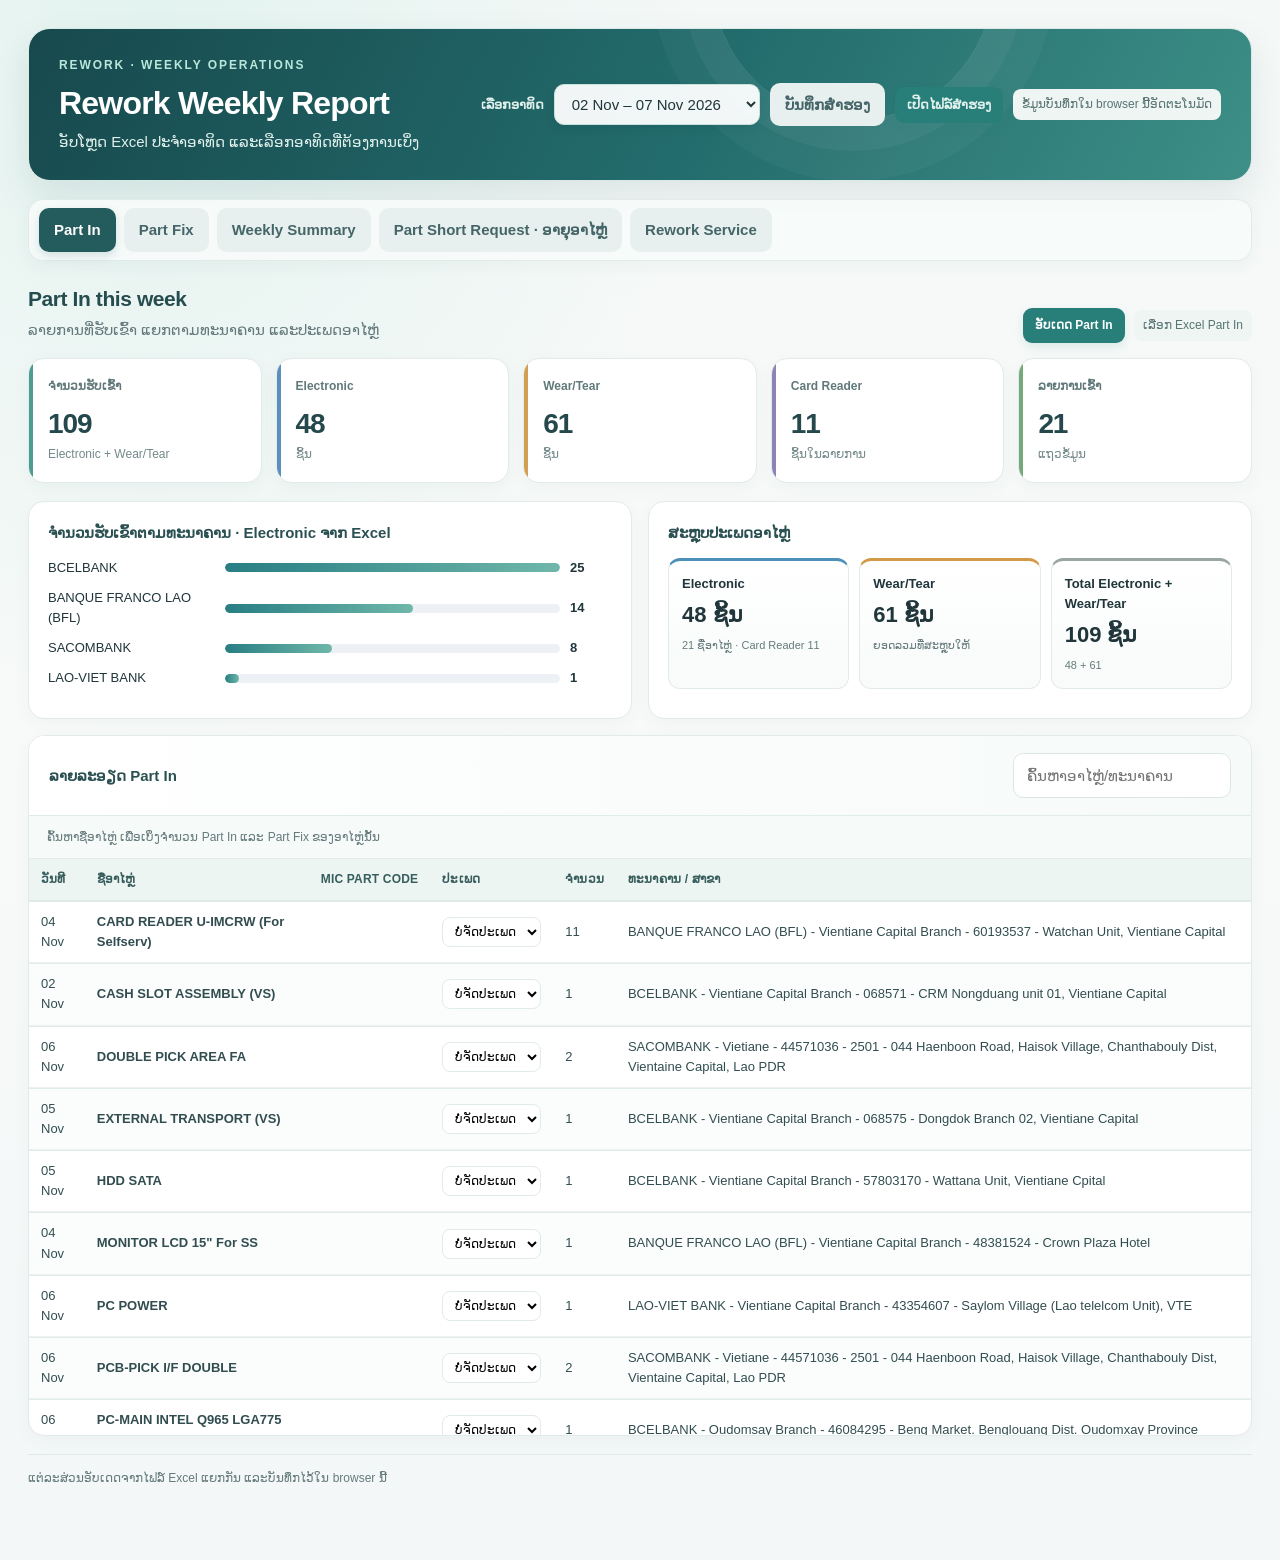
==== commit 6dc498f1: "Restructure website and fix tab navigation and local running - Add root index.html to serve site cle" ====
--- a/outputs/weekly-parts-report-demo.html
+++ b/outputs/weekly-parts-report-demo.html
@@ -1,26 +1,368 @@
-<!doctype html><html lang="lo"><head><meta charset="utf-8"><meta name="viewport" content="width=device-width,initial-scale=1"><title>Rework Weekly Report</title><style>
-:root{--ink:#162236;--muted:#63718a;--line:#e6ebf2;--bg:#f4f7fb;--blue:#3158d4;--teal:#118b83;--amber:#d68a12;--red:#c96a37;--card:#fff}*{box-sizing:border-box}body{margin:0;background:var(--bg);color:var(--ink);font:15px/1.55 "Segoe UI",Tahoma,Arial,sans-serif}.wrap{max-width:1220px;margin:auto;padding:34px 28px 60px}.top{display:flex;align-items:flex-start;justify-content:space-between;gap:20px;margin-bottom:24px}.eyebrow{font-size:12px;text-transform:uppercase;letter-spacing:.13em;color:var(--blue);font-weight:800}.title{font-size:30px;margin:4px 0 2px;letter-spacing:-.04em}.sub{color:var(--muted);margin:0}.controls{display:flex;gap:10px;align-items:center;flex-wrap:wrap}.controls label{color:var(--muted);font-size:13px;font-weight:700}.controls select,.search{padding:10px 13px;border:1px solid var(--line);background:white;border-radius:10px;color:var(--ink);font:inherit}.tabs{display:flex;gap:8px;margin:24px 0 18px;position:sticky;top:0;z-index:5;padding:9px 0;background:var(--bg)}.tab{display:inline-block;text-decoration:none;border:0;border-radius:10px;padding:10px 15px;background:#e8edf6;color:#50607a;font:inherit;font-weight:700;cursor:pointer}.tab.active{background:var(--ink);color:white}.section{display:block;scroll-margin-top:74px}.section.active{display:block}.section[hidden],.tab[hidden]{display:none!important}.section-head{display:flex;align-items:end;justify-content:space-between;gap:16px;margin:20px 0 14px}.section h2{font-size:21px;margin:0}.section-head p{color:var(--muted);margin:3px 0 0}.sectionupload{display:flex;align-items:center;gap:9px;flex-wrap:wrap}.colorcontrol{display:inline-flex;align-items:center;gap:7px;border:1px solid var(--line);border-radius:9px;padding:5px 9px;background:#fff;color:var(--ink);font-size:12px;font-weight:700}.colorcontrol input{width:30px;height:25px;border:0;padding:0;background:none;cursor:pointer}.uploadbtn{display:inline-block;border-radius:9px;padding:8px 12px;background:var(--blue);color:#fff;font-weight:700;font-size:12px;cursor:pointer}.uploadbtn:hover{background:#2345b5}.uploadbtn:hover{background:#2345b5}.uploadinput{position:absolute;width:1px;height:1px;overflow:hidden;clip:rect(0,0,0,0);white-space:nowrap}.uploadstatus{font-size:12px;color:var(--muted)}.upload-overlay{position:fixed;inset:0;z-index:20;display:grid;place-items:center;padding:20px;background:#13203388}.upload-overlay[hidden]{display:none}.upload-dialog{width:min(520px,100%);background:#fff;border-radius:16px;padding:22px;box-shadow:0 24px 80px #13203355}.upload-dialog h2{font-size:21px;margin:0 0 6px}.upload-dialog p{color:var(--muted);font-size:13px;margin:0 0 12px}.preview-stats{background:#f5f7fb;border:1px solid var(--line);border-radius:11px;padding:13px;margin:14px 0 18px;white-space:pre-line;color:var(--ink);font-size:13px}.dialog-actions{display:flex;justify-content:flex-end;gap:9px}.dialog-actions button{border:0;border-radius:9px;padding:9px 13px;font:inherit;font-size:13px;font-weight:700;cursor:pointer}.cancel-upload{background:#edf1f6;color:var(--ink)}.confirm-upload{background:var(--blue);color:#fff}.grid{display:grid;grid-template-columns:repeat(5,1fr);gap:14px;margin-bottom:18px}.card,.panel{background:var(--card);border:1px solid var(--line);border-radius:15px;box-shadow:0 3px 12px #23314c08}.card{padding:17px 18px}.label{font-size:12px;color:var(--muted);font-weight:700}.value{font-size:28px;font-weight:800;letter-spacing:-.04em;margin:6px 0 0}.hint{font-size:12px;color:var(--muted)}.layout{display:grid;grid-template-columns:1fr 1fr;gap:16px;margin-bottom:16px}.panel{padding:18px}.panel h3{font-size:15px;margin:0 0 14px}.barrow{display:grid;grid-template-columns:minmax(100px,1fr) 2fr 42px;gap:10px;align-items:center;margin:10px 0;font-size:13px}.track{height:9px;background:#edf1f6;border-radius:10px;overflow:hidden}.fill{height:100%;border-radius:10px;background:linear-gradient(90deg,#3158d4,#7991ef)}.fill.teal{background:linear-gradient(90deg,#118b83,#51c5b6)}.tablepanel{padding:0;overflow:hidden}.tabletop{padding:16px 18px;border-bottom:1px solid var(--line);display:flex;align-items:center;justify-content:space-between;gap:12px}.tabletop h3{margin:0}.scroll{overflow:auto}.lookup-summary{padding:12px 18px;border-bottom:1px solid var(--line);background:#f8fafd}.lookup-prompt{color:var(--muted);font-size:12px}.lookup-totals{display:grid;grid-template-columns:repeat(3,minmax(0,1fr));gap:9px;margin:0 0 9px}.lookup-total{border:1px solid var(--line);background:#fff;border-radius:10px;padding:9px 11px}.lookup-total span{display:block;color:var(--muted);font-size:11px;font-weight:700}.lookup-total b{font-size:18px}.lookup-list{display:grid;gap:5px}.lookup-row{display:grid;grid-template-columns:minmax(180px,1.5fr) repeat(2,minmax(110px,1fr));gap:10px;padding:8px 10px;border-radius:8px;background:#fff;font-size:12px}.lookup-row span{color:var(--muted)}.lookup-row b{color:var(--ink)}table{width:100%;border-collapse:collapse;font-size:13px;min-width:750px}th{text-align:left;background:#f8fafd;color:#63718a;font-size:11px;text-transform:uppercase;letter-spacing:.05em;padding:12px 14px;position:sticky;top:0}td{padding:11px 14px;border-top:1px solid var(--line);vertical-align:top}tr:hover td{background:#fafcff}.pill{display:inline-block;border-radius:99px;padding:3px 9px;background:#f1f3f7;color:#68758b;font-size:11px;font-weight:700}.pill.ok{background:#e4f5f1;color:#138274}.pill.warn{background:#fff3dd;color:#9d6811}.tagselect{padding:6px 8px;border:1px solid var(--line);border-radius:8px;font:inherit;font-size:12px;background:#fff}.notice{margin:14px 0 18px;padding:13px 15px;background:#fff8e9;border:1px solid #f3dfa9;border-radius:11px;color:#71571e;font-size:13px}.foot{color:var(--muted);font-size:12px;margin-top:18px}.empty{text-align:center;color:var(--muted);padding:30px}.search{max-width:220px}.mini{font-size:11px;color:var(--muted)}.type-summary{display:grid;grid-template-columns:repeat(auto-fit,minmax(160px,1fr));gap:10px}.type-box{border:1px solid var(--line);border-radius:12px;padding:13px;background:#fbfcfe}.type-box strong{display:block;font-size:13px}.type-box b{display:block;font-size:22px;margin:4px 0 0}.type-box span{font-size:11px;color:var(--muted)}.type-box.electronic{border-top:3px solid var(--blue)}.type-box.wear{border-top:3px solid var(--amber)}.type-box.pending{border-top:3px solid #9aa6b8}@media(max-width:520px){.type-summary{grid-template-columns:1fr}}@media(max-width:850px){.grid{grid-template-columns:repeat(2,1fr)}.layout{grid-template-columns:1fr}.top{display:block}.controls{margin-top:14px}}@media(max-width:520px){.wrap{padding:22px 14px}.grid{grid-template-columns:1fr 1fr;gap:9px}.card{padding:13px}.value{font-size:23px}.title{font-size:25px}.section-head{display:block}.tabs{overflow:auto}.tab{white-space:nowrap}}
-.life-form{display:grid;grid-template-columns:repeat(3,minmax(150px,1fr));gap:12px;align-items:end}.life-form label{display:grid;gap:6px;color:#475569;font-size:13px}.life-form input{padding:10px;border:1px solid #cbd5e1;border-radius:9px;font:inherit}.life-reason{grid-column:span 2}.delete-life{border:0;background:#fee2e2;color:#991b1b;padding:7px 10px;border-radius:7px;cursor:pointer}@media(max-width:760px){.life-form{grid-template-columns:1fr}.life-reason{grid-column:auto}}
-:root{--ink:#20363b;--muted:#657a7c;--line:#e1ebea;--bg:#f3f8f7;--blue:#277e83;--teal:#40a99a;--amber:#c98735;--red:#bd705d;--card:#fff}
-body{background:radial-gradient(ellipse at 12% 0%,#e3f3ef 0,transparent 34%),linear-gradient(180deg,#f4f8f7 0%,#f8faf9 46%,#f3f7f7 100%);color:var(--ink);font-family:"Segoe UI",Tahoma,Arial,sans-serif}
-.wrap{max-width:1320px;padding-top:28px}
-.top{position:relative;align-items:center;padding:27px 30px;margin:0 0 18px;border:1px solid #d9e9e5;border-radius:22px;background:linear-gradient(118deg,#17494d 0%,#236c6d 55%,#3d8f87 100%);box-shadow:0 16px 36px #184d4b1a;overflow:hidden}
-.top:after{content:"";position:absolute;width:280px;height:280px;right:21%;top:-190px;border-radius:50%;border:1px solid #ffffff1f;box-shadow:0 0 0 30px #ffffff0b,0 0 0 60px #ffffff08;pointer-events:none}
-.top>div,.top .controls{position:relative;z-index:1}.eyebrow{color:#b9e7db;letter-spacing:.16em}.title{color:#fff;font-size:32px;letter-spacing:-.025em}.sub{color:#e0f0ec}.controls label{color:#e0f0ec}.controls select{border-color:#c7e1db;background:#ffffffef;box-shadow:0 3px 10px #123e3b24}
-.tabs{margin:0 0 16px;padding:8px 10px;border:1px solid #e1ebea;border-radius:15px;background:#f7fbfaeF;backdrop-filter:blur(12px);box-shadow:0 5px 16px #264d4b0b}
-.tab{background:#e7f0ee;color:#456568;transition:background .16s,color .16s,transform .16s}.tab:hover{background:#dcebe7;transform:translateY(-1px)}.tab.active{background:#245c5e;color:#fff;box-shadow:0 4px 10px #245c5e2a}
-.section-head{margin:22px 0 15px}.section h2{color:#254c4f;letter-spacing:-.02em}.section-head p{line-height:1.65}
-.uploadbtn,.confirm-upload{background:#287e79;box-shadow:0 4px 10px #287e7920;transition:.15s}.uploadbtn:hover,.confirm-upload:hover{background:#1e6764;transform:translateY(-1px)}
-.colorcontrol{border-color:#dce8e5;background:#fff;box-shadow:0 2px 7px #264d4b08}
-.card,.panel{border-color:#e2ebea;border-radius:16px;box-shadow:0 5px 18px #254c4d0a;transition:box-shadow .18s,border-color .18s}.card:hover,.panel:hover{border-color:#d3e4e0;box-shadow:0 9px 24px #254c4d12}
-.card{position:relative;overflow:hidden;padding:18px 19px}.card:before{content:"";position:absolute;inset:0 auto 0 0;width:4px;background:#4c9c91}.card:nth-child(2):before{background:#5d8fbd}.card:nth-child(3):before{background:#d2a054}.card:nth-child(4):before{background:#8d83b6}.card:nth-child(5):before{background:#75a978}.label{color:#61797a}.value{color:#24484b}.hint{color:#74898a}
-.panel{padding:19px}.panel h3,.tabletop h3{color:#2b5052}
-.fill{background:linear-gradient(90deg,#287e83,#6fb7aa)}.fill.teal{background:linear-gradient(90deg,#409b84,#85c7aa)}
-.tablepanel{padding:0}.tabletop{padding:17px 20px;background:linear-gradient(90deg,#fff,#f6faf9)}table{border-collapse:separate;border-spacing:0;width:100%;font-size:13px}th{position:sticky;top:0;background:#edf5f3;color:#375d5c;text-align:left;font-size:12px;letter-spacing:.015em;font-weight:800;padding:11px 12px;border-bottom:1px solid #dce9e6;white-space:nowrap}td{padding:10px 12px;border-bottom:1px solid #edf2f1;color:#324d50;vertical-align:middle}tbody tr:nth-child(even){background:#fbfdfc}tbody tr:hover{background:#eff8f5}.scroll{max-height:64vh}.search{border-color:#dce7e4;background:#fff}.search:focus,.controls select:focus,.life-form input:focus,.life-form select:focus{outline:3px solid #68b5a444;border-color:#4a9d91}
-.lookup-summary{background:#f6faf9}.lookup-total{border-color:#e1ebe8;box-shadow:0 2px 8px #2d555508}.type-box{background:linear-gradient(180deg,#fff,#f8fbfa);border-color:#e2ebe8}.type-box.electronic{border-top-color:#4c8fb8}.type-box.wear{border-top-color:#d29a47}.type-box.pending{border-top-color:#9aa6a2}
-.uploadstatus{padding:6px 9px;border-radius:8px;background:#eef5f3;color:#587473}.foot{border-top:1px solid #e0e9e7;padding-top:14px}.life-form input,.life-form select{border-color:#d9e5e2;background:#fff}.delete-life{background:#fff0ec;color:#a84f40}.delete-life:hover{background:#ffded6}
-@media(max-width:850px){.top{padding:22px 22px}}@media(max-width:520px){.wrap{padding:15px 11px 35px}.top{padding:20px 18px;border-radius:17px}.title{font-size:25px}.tabs{border-radius:12px}.scroll{max-height:68vh}.tabletop{align-items:flex-start;flex-direction:column}.search{max-width:none;width:100%}}
-.summary-edit{min-width:55px;outline:none;border-radius:4px;padding:2px 4px}.summary-edit:focus{background:#fff7d6;box-shadow:0 0 0 2px #e7bf55}.datefilter{display:inline-flex;align-items:center;gap:6px;border:1px solid var(--line);border-radius:9px;padding:5px 8px;background:#fff;color:var(--muted);font-size:12px;font-weight:700}.datefilter input{border:0;background:transparent;color:var(--ink);font:inherit;min-width:132px}.edit-life{border:0;border-radius:7px;padding:7px 10px;background:#e7f3f0;color:#286d65;cursor:pointer}.edit-life:hover{background:#d5ebe4}</style></head><body><main class="wrap"><header class="top"><div><div class="eyebrow">Rework · Weekly Operations</div><h1 class="title">Rework Weekly Report</h1><p class="sub">ອັບໂຫຼດ Excel ປະຈຳອາທິດ ແລະເລືອກອາທິດທີ່ຕ້ອງການເບິ່ງ</p></div><div class="controls"><label for="week">ເລືອກອາທິດ</label><select id="week"></select><button class="tab" id="saveBackup" type="button">ບັນທຶກສຳຮອງ</button><label class="uploadbtn" for="restoreBackup">ເປີດໄຟລ໌ສຳຮອງ</label><input class="uploadinput" id="restoreBackup" type="file" accept=".json,application/json"><span class="uploadstatus" id="backupStatus">ຂໍ້ມູນບັນທຶກໃນ browser ນີ້ອັດຕະໂນມັດ</span></div></header><nav class="tabs"><a class="tab active" href="#in">Part In</a><a class="tab" href="#fix">Part Fix</a><a class="tab" id="summaryNav" href="#weeklySummary" hidden>Weekly Summary</a><a class="tab" href="#partLife">Part Short Request · ອາຍຸອາໄຫຼ່</a><a class="tab" href="#reworkService">Rework Service</a></nav><section class="section active" id="in"><div class="section-head"><div><h2>Part In this week</h2><p>ລາຍການທີ່ຮັບເຂົ້າ ແຍກຕາມທະນາຄານ ແລະປະເພດອາໄຫຼ່</p></div><div class="sectionupload"><label class="uploadbtn" for="uploadIn">ອັບເດດ Part In</label><input class="uploadinput" id="uploadIn" type="file" accept=".xlsx,.xlsm"><span class="uploadstatus" id="statusIn">ເລືອກ Excel Part In</span></div></div><div class="grid" id="inkpis"></div><div class="layout"><div class="panel"><h3>ຈຳນວນຮັບເຂົ້າຕາມທະນາຄານ · Electronic ຈາກ Excel</h3><div id="banks"></div></div><div class="panel"><h3>ສະຫຼຸບປະເພດອາໄຫຼ່</h3><div id="types"></div></div></div><div class="panel tablepanel"><div class="tabletop"><h3>ລາຍລະອຽດ Part In</h3><input class="search" id="insearch" placeholder="ຄົ້ນຫາອາໄຫຼ່/ທະນາຄານ"></div><div class="lookup-summary" id="inLookup"></div><div class="scroll"><table><thead><tr><th>ວັນທີ</th><th>ຊື່ອາໄຫຼ່</th><th>MIC Part Code</th><th>ປະເພດ</th><th>ຈຳນວນ</th><th>ທະນາຄານ / ສາຂາ</th></tr></thead><tbody id="intable"></tbody></table></div></div></section><section class="section" id="fix"><div class="section-head"><div><h2>Part Fix this week</h2><p>ລາຍການທີ່ຍ້າຍຈາກ Lao-Rework ໄປ Lao-usable ແລະສະຖານະ Confirmed</p></div><div class="sectionupload"><label class="uploadbtn" for="uploadFix">ອັບເດດ Part Fix</label><input class="uploadinput" id="uploadFix" type="file" accept=".xlsx,.xlsm"><span class="uploadstatus" id="statusFix">ເລືອກ Excel Part Move</span></div></div><div class="grid" id="fixkpis"></div><div class="layout"><div class="panel"><h3>ຈຳນວນອາໄຫຼ່ທີ່ສ້ອມໄດ້ຕາມຜູ້ສ້ອມ</h3><div id="techs"></div></div><div class="panel"><h3>ການແຍກປະເພດ</h3><div id="fixtypes"></div><p class="mini">ປະເພດ Wear/Tear ບໍ່ມີລະບຸໃນແຖວທີ່ມາຈາກ Excel. ກຳນົດໃນ Part In ແລະລະບົບຈະນຳໄປໃຊ້ກັບ Part Fix ຊື່ອາໄຫຼ່ດຽວກັນ.</p></div></div><div class="panel tablepanel"><div class="tabletop"><h3>ລາຍລະອຽດ Part Fix</h3><input class="search" id="fixsearch" placeholder="ຄົ້ນຫາອາໄຫຼ່/ຜູ້ສ້ອມ"></div><div class="lookup-summary" id="fixLookup"></div><div class="scroll"><table><thead><tr><th>ວັນທີ</th><th>ຊື່ອາໄຫຼ່</th><th>ປະເພດ</th><th>ຈຳນວນ</th><th>ຜູ້ສ້ອມ</th><th>ວຽກໃນ Excel</th></tr></thead><tbody id="fixtable"></tbody></table></div></div></section><section class="section" id="weeklySummary" hidden><div class="section-head"><div><h2 id="summaryTitle">Rework weekly summary</h2><p>1. Tóm Tắt Part In/Out Trong Tuần · ກົດທີ່ຊ່ອງຕົວເລກເພື່ອແກ້ໄຂ; ບັນທຶກອັດຕະໂນມັດ</p></div><div class="sectionupload"><label class="uploadbtn" for="uploadSummary">ອັບເດດ Weekly Summary</label><input class="uploadinput" id="uploadSummary" type="file" accept=".xlsx,.xlsm"><span class="uploadstatus" id="statusSummary">ເລືອກ Excel Rework Lao</span><label class="colorcontrol" for="rwLaoColor">RW_LAO <input id="rwLaoColor" type="color" value="#dbeafe" aria-label="Choose RW_LAO column color"></label><label class="colorcontrol" for="partInFixColor">Part In/Fix this week <input id="partInFixColor" type="color" value="#dcfce7" aria-label="Choose Part In/Fix this week column color"></label></div></div><div class="panel tablepanel"><div class="scroll"><table style="min-width:980px"><thead id="summaryHead"></thead><tbody id="summaryRows"></tbody></table></div></div></section><section class="section" id="partLife"><div class="section-head"><div><h2 id="lifeTitle">Part Short Request this week</h2><p>ຕາຕະລາງຕິດຕາມ Part Short Request ປະຈຳອາທິດ ແລະອາຍຸການຈັດການລາຍການ</p></div><span class="uploadstatus" id="lifeCount">0 ລາຍການ</span></div><div class="panel"><h3>ເພີ່ມ Part Short Request</h3><div class="life-form"><label>Bank<select id="lifeBank"><option>BCEL</option><option>BFL</option><option>LVB</option><option>PBB</option><option>Sacom Bank</option></select></label><label>Date out<input id="lifeOut" type="date"></label><label>Date in<input id="lifeIn" type="date"></label><label>Part Name<select id="lifePartSelect"><option value="">-- ເລືອກອາໄຫຼ່ --</option></select></label><label id="lifeCustomWrap" hidden>ພິມຊື່ອາໄຫຼ່<input id="lifeCustomPart" placeholder="ຊື່ອາໄຫຼ່"></label><label>Wear/tear<select id="lifeType"><option>Electronic</option><option>Wear/tear</option></select></label><label>Qty<input id="lifeQty" type="number" min="1" value="1"></label><label>Error<input id="lifeError" placeholder="ອາການ / ຂໍ້ຜິດພາດ"></label><label>S/N<input id="lifeSerial" placeholder="Serial number"></label><label>Location<input id="lifeLocation" placeholder="ສາຂາ / ສະຖານທີ່"></label><label>Fix by<input id="lifeFixBy" placeholder="ຜູ້ສ້ອມ"></label><label class="life-reason">Remarks<input id="lifeRemarks" placeholder="ໝາຍເຫດ"></label><button class="confirm-upload" id="addLife">ເພີ່ມລາຍການ</button><button class="cancel-upload" id="cancelLifeEdit" hidden>ຍົກເລີກແກ້ໄຂ</button><span id="lifeMessage" class="mini"></span></div></div><div class="grid" id="lifeKpis"></div><div class="panel tablepanel"><div class="tabletop"><h3>ລາຍລະອຽດ Part Short Request</h3><input class="search" id="lifeSearch" placeholder="ຄົ້ນຫາທະນາຄານ / ອາໄຫຼ່ / S/N"></div><div class="scroll"><table style="min-width:1250px"><thead><tr><th>Bank</th><th>Date out</th><th>Date in</th><th>Age (days)</th><th>Part Name</th><th>Wear/tear</th><th>Qty</th><th>Error</th><th>S/N</th><th>Location</th><th>Fix by</th><th>Remarks</th><th></th></tr></thead><tbody id="lifeRows"></tbody></table></div></div></section><section class="section" id="reworkService"><div class="section-head"><div><h2 id="serviceTitle">Rework Service this week</h2><p>ສະຫຼຸບວຽກບໍລິການຕາມຜູ້ປະຕິບັດງານ ແລະລາຍລະອຽດວຽກ</p></div><div class="sectionupload"><label class="uploadbtn" for="uploadService">ອັບເດດ Rework Service</label><input class="uploadinput" id="uploadService" type="file" accept=".xlsx,.xlsm"><span class="uploadstatus" id="statusService">ຂໍ້ມູນ Rework Service</span></div></div><div class="grid service-kpis" id="serviceKpis"></div><div class="panel tablepanel"><div class="tabletop"><h3>ຈຳນວນວຽກຕາມຜູ້ປະຕິບັດງານ</h3></div><div class="scroll"><table><thead><tr><th>Rework Name</th><th>Onsite Service</th><th>Remote Support</th><th>Help bank fix</th><th>Delivery</th><th>Total</th></tr></thead><tbody id="servicePeople"></tbody></table></div></div><div class="panel tablepanel"><div class="tabletop"><h3>ລາຍລະອຽດວຽກ</h3><input class="search" id="serviceSearch" placeholder="ຄົ້ນຫາຜູ້ປະຕິບັດງານ / ລາຍລະອຽດ"></div><div class="scroll"><table><thead><tr><th>Rework Name</th><th>Service Type</th><th>Remark</th><th>Date</th></tr></thead><tbody id="serviceTasks"></tbody></table></div></div><p class="mini">ຂໍ້ມູນອ່ານຈາກຊີດ Rework Service. ການອັບເດດໃໝ່ຈະແທນຂໍ້ມູນ Rework Service ທີ່ບັນທຶກໄວ້.</p></section><p class="foot" id="reportFoot">ແຫຼ່ງຂໍ້ມູນ: Part In ແລະ Part Move ໃນ Report rework weekly 02.07.11.2026.xlsx</p></main><script>let DATA={"in": [{"date": "2026-07-09T16:31:00", "name": "CARD READER U-IMCRW (For Selfserv)", "qty": 1, "bank": "LAO-VIET BANK", "source": "LAO-VIET BANK - Savannakhet Branch - 46742474 - KM7, Oudomvilay Village, Kaisone Dist, Savannakhet Province"}, {"date": "2026-07-09T10:16:00", "name": "CARD READER U-IMCRW (For Selfserv)", "qty": 1, "bank": "BCELBANK", "source": "BCELBANK - Vientiane Capital Branch - 54226720 - Nonghai Unit"}, {"date": "2026-07-09T10:15:00", "name": "CARD READER U-IMCRW (For Selfserv)", "qty": 1, "bank": "BCELBANK", "source": "BCELBANK - Xekong Branch - 60342974 - Phia Mai Village, Sekong Province"}, {"date": "2026-07-09T10:08:00", "name": "CARD READER U-IMCRW (For Selfserv)", "qty": 1, "bank": "BCELBANK", "source": "BCELBANK - Sayabouly Branch - 54226725 - Sayabouly Branch02"}, {"date": "2026-07-09T10:08:00", "name": "CARD READER U-IMCRW (For Selfserv)", "qty": 1, "bank": "BCELBANK", "source": "BCELBANK - Savannakhet Branch - 45185016 - Commercial Industry"}, {"date": "2026-07-06T13:49:00", "name": "CARD READER U-IMCRW (For Selfserv)", "qty": 1, "bank": "BANQUE FRANCO LAO (BFL)", "source": "BANQUE FRANCO LAO (BFL) - Vientiane Capital Branch - 60193532 - Mixay Service Unit, Xieng Nyeun Village, Chanthabouly Dist. Vientiane Capital"}, {"date": "2026-07-06T10:35:00", "name": "CARD READER U-IMCRW (For Selfserv)", "qty": 1, "bank": "BCELBANK", "source": "BCELBANK - Bokeo Branch - 51993104 - Houysai unit, Borkeo Province"}, {"date": "2026-07-06T11:11:00", "name": "CE BOARD (VS)", "qty": 1, "bank": "BCELBANK", "source": "BCELBANK - Vientiane Capital Branch - 068586 - CRM VTE Branch 02, Vientiane Capital"}, {"date": "2026-07-06T11:09:00", "name": "CE BOARD (VS)", "qty": 1, "bank": "BCELBANK", "source": "BCELBANK - Borikhamxay Branch - 053092 - Paksan Branch, Bolikhamxay Province"}, {"date": "2026-07-06T11:11:00", "name": "DE BOARD (VS)", "qty": 1, "bank": "BCELBANK", "source": "BCELBANK - Vientiane Capital Branch - 068586 - CRM VTE Branch 02, Vientiane Capital"}, {"date": "2026-07-06T11:09:00", "name": "DE BOARD (VS)", "qty": 1, "bank": "BCELBANK", "source": "BCELBANK - Borikhamxay Branch - 053092 - Paksan Branch, Bolikhamxay Province"}, {"date": "2026-07-06T10:35:00", "name": "HDD SATA", "qty": 1, "bank": "BCELBANK", "source": "BCELBANK - Bokeo Branch - 51993104 - Houysai unit, Borkeo Province"}, {"date": "2026-07-09T16:26:00", "name": "INTERLOCK", "qty": 2, "bank": "LAO-VIET BANK", "source": "LAO-VIET BANK - Xiengkhuang branch - 46742479 - Phaxay Dist, Xiengkhouang Province"}, {"date": "2026-07-07T13:24:00", "name": "MONITOR LCD 12''", "qty": 1, "bank": "LAO-VIET BANK", "source": "LAO-VIET BANK - Pakse Branch - 43354606 - Tangchaleun Unit, Champasak Province"}, {"date": "2026-07-09T10:27:00", "name": "PAPER HOPPER RECEIPT-SINGLE FEED (For SS22)", "qty": 1, "bank": "BCELBANK", "source": "BCELBANK - Vientiane Capital Branch - 52080419 - Setha Hospital01"}, {"date": "2026-07-09T10:26:00", "name": "PAPER HOPPER RECEIPT-SINGLE FEED (For SS22)", "qty": 1, "bank": "BCELBANK", "source": "BCELBANK - Attapeu - 54226723 - Saysettha Branch, Vientiane Capital"}, {"date": "2026-07-09T10:24:00", "name": "PAPER HOPPER RECEIPT-SINGLE FEED (For SS22)", "qty": 1, "bank": "BCELBANK", "source": "BCELBANK - Vientiane Capital Branch - 53477358 - South bus unit, Vientiane capital."}, {"date": "2026-07-09T10:20:00", "name": "PAPER HOPPER RECEIPT-SINGLE FEED (For SS22)", "qty": 1, "bank": "48361329: Dongnasoktay", "source": "48361329: Dongnasoktay"}, {"date": "2026-07-09T10:20:00", "name": "PAPER HOPPER RECEIPT-SINGLE FEED (For SS22)", "qty": 1, "bank": "50793096: Arkad primary school", "source": "50793096: Arkad primary school"}, {"date": "2026-07-06T10:52:00", "name": "PAPER HOPPER RECEIPT-SINGLE FEED (For SS22)", "qty": 1, "bank": "LAO-VIET BANK", "source": "LAO-VIET BANK - Savannakhet Branch - 50783368 - Km10 Unit. Savannakhet Province"}, {"date": "2026-07-09T10:32:00", "name": "PC POWER", "qty": 1, "bank": "BCELBANK", "source": "BCELBANK - Vientiane Capital Branch - 58375914 - Mahosod Hospital, Vientiane Capital"}, {"date": "2026-07-07T13:41:00", "name": "PC POWER", "qty": 1, "bank": "BCELBANK", "source": "BCELBANK - Sayabouly Branch - 90078477 - MueangPieng Service unit, Xayabouly Province"}, {"date": "2026-07-09T16:26:00", "name": "POWER SUPPLY SWITCH MODE 335W(For SS22, SS26)", "qty": 1, "bank": "LAO-VIET BANK", "source": "LAO-VIET BANK - Xiengkhuang branch - 46742479 - Phaxay Dist, Xiengkhouang Province"}, {"date": "2026-07-09T10:34:00", "name": "POWER SUPPLY SWITCH MODE 335W(For SS22, SS26)", "qty": 1, "bank": "BCELBANK", "source": "BCELBANK - Huaphan Branch - 48381346 - Phanxay Village, Samneua Dist, Hoaphan Province"}, {"date": "2026-07-09T10:35:00", "name": "POWER SUPPLY SWITCH MODE 600W (For SS34 & SS25)", "qty": 1, "bank": "BCELBANK", "source": "BCELBANK - Vientiane Capital Branch - 54226719 - Hard Rock Cafe"}, {"date": "2026-07-06T10:36:00", "name": "PRE ACCEPTOR FRU 178MM F/A (For SS32) - D826", "qty": 1, "bank": "BCELBANK", "source": "BCELBANK - Luangnamtha Branch - 47836271 - Luangnamtha Branch, Luangnamtha Province"}, {"date": "2026-07-09T10:27:00", "name": "PRINT ENGINE RECEIPT ONLY-SINGLE FEED (For SS22)", "qty": 1, "bank": "BCELBANK", "source": "BCELBANK - Vientiane Capital Branch - 52080419 - Setha Hospital01"}, {"date": "2026-07-09T10:26:00", "name": "PRINT ENGINE RECEIPT ONLY-SINGLE FEED (For SS22)", "qty": 1, "bank": "BCELBANK", "source": "BCELBANK - Attapeu - 54226723 - Saysettha Branch, Vientiane Capital"}, {"date": "2026-07-09T10:24:00", "name": "PRINT ENGINE RECEIPT ONLY-SINGLE FEED (For SS22)", "qty": 1, "bank": "BCELBANK", "source": "BCELBANK - Vientiane Capital Branch - 53477358 - South bus unit, Vientiane capital."}, {"date": "2026-07-09T10:20:00", "name": "PRINT ENGINE RECEIPT ONLY-SINGLE FEED (For SS22)", "qty": 1, "bank": "48361329: Dongnasoktay", "source": "48361329: Dongnasoktay"}, {"date": "2026-07-09T10:20:00", "name": "PRINT ENGINE RECEIPT ONLY-SINGLE FEED (For SS22)", "qty": 1, "bank": "50793096: Arkad primary school", "source": "50793096: Arkad primary school"}, {"date": "2026-07-06T10:52:00", "name": "PRINT ENGINE RECEIPT ONLY-SINGLE FEED (For SS22)", "qty": 1, "bank": "LAO-VIET BANK", "source": "LAO-VIET BANK - Savannakhet Branch - 50783368 - Km10 Unit. Savannakhet Province"}, {"date": "2026-07-09T10:26:00", "name": "RECEIPT TRANSPORT ONLY-SINGLE FEED (For SS22)", "qty": 1, "bank": "BCELBANK", "source": "BCELBANK - Attapeu - 54226723 - Saysettha Branch, Vientiane Capital"}, {"date": "2026-07-09T10:24:00", "name": "RECEIPT TRANSPORT ONLY-SINGLE FEED (For SS22)", "qty": 1, "bank": "BCELBANK", "source": "BCELBANK - Vientiane Capital Branch - 53477358 - South bus unit, Vientiane capital."}, {"date": "2026-07-09T10:20:00", "name": "RECEIPT TRANSPORT ONLY-SINGLE FEED (For SS22)", "qty": 1, "bank": "48361329: Dongnasoktay", "source": "48361329: Dongnasoktay"}, {"date": "2026-07-09T10:20:00", "name": "RECEIPT TRANSPORT ONLY-SINGLE FEED (For SS22)", "qty": 1, "bank": "50793096: Arkad primary school", "source": "50793096: Arkad primary school"}, {"date": "2026-07-06T10:52:00", "name": "RECEIPT TRANSPORT ONLY-SINGLE FEED (For SS22)", "qty": 1, "bank": "LAO-VIET BANK", "source": "LAO-VIET BANK - Savannakhet Branch - 50783368 - Km10 Unit. Savannakhet Province"}, {"date": "2026-07-09T10:38:00", "name": "S1 DISPENSER CONTROL BOARD (For Selfserv)", "qty": 1, "bank": "BCELBANK", "source": "BCELBANK - Vientiane Capital Branch - 45184996 - Km5"}, {"date": "2026-07-09T10:37:00", "name": "S1 DISPENSER CONTROL BOARD (For Selfserv)", "qty": 1, "bank": "BCELBANK", "source": "BCELBANK - Xekong Branch - 46756908 - Thateng Village, Thateng Dist. Sekong Province"}, {"date": "2026-07-09T10:39:00", "name": "S2 F/A CARRIAGE ASSY (For SS23)", "qty": 1, "bank": "BCELBANK", "source": "BCELBANK - Xiengkhouang Branch - 46084306 - Mengkhoun"}, {"date": "2026-07-15T15:12:00", "name": "CARD READER U-IMCRW (For Selfserv)", "qty": 9, "bank": "BCELBANK", "source": "BCELBANK - Luangnamtha Branch - 55550361 - Borten 02 Unit, Luangnamtha Province"}, {"date": "2026-07-14T09:06:00", "name": "CARD READER UNIT (TS-EC2G-U23210H) (VS & SR) - Old", "qty": 2, "bank": "BCELBANK", "source": "BCELBANK - Khammouane Branch - 052189 - Khammouan Branch 02, Khammouan Province"}, {"date": "2026-07-15T15:37:00", "name": "HDD SATA", "qty": 1, "bank": "BCELBANK", "source": "BCELBANK - Luangprabang Branch - 52080418 - A Ham, Luangprabang Province"}, {"date": "2026-07-15T15:37:00", "name": "MONITOR LCD 15\" For SS", "qty": 4, "bank": "BCELBANK", "source": "BCELBANK - Luangprabang Branch - 46756909 - Luangprabang Branch"}, {"date": "2026-07-15T15:40:00", "name": "PAPER HOPPER RECEIPT-SINGLE FEED (For SS22)", "qty": 2, "bank": "BCELBANK", "source": "BCELBANK - Vientiane Capital Branch - 50793062 - Dongpalap Village, Chanthabouly Dist."}, {"date": "2026-07-15T15:49:00", "name": "PC POWER", "qty": 2, "bank": "BCELBANK", "source": "BCELBANK - Khammouane Branch - 54226742 - Lao telecom unit, Khammuon province"}, {"date": "2026-07-15T15:49:00", "name": "PC-MAIN INTEL Q965 LGA775 TELADEGA (Selfserv)", "qty": 1, "bank": "BCELBANK", "source": "BCELBANK - Vientiane Capital Branch - 52080425 - SOUAN MONE AIDC, Suanmone Village, Sisattanak District, Vientiane Prefecture"}, {"date": "2026-07-15T15:46:00", "name": "RECEIPT TRANSPORT ONLY-SINGLE FEED (For SS22)", "qty": 2, "bank": "BCELBANK", "source": "BCELBANK - Salavanh Branch - 45185015 - Salavanh Branch"}, {"date": "2026-07-15T15:24:00", "name": "S1 DISPENSER CONTROL BOARD (For Selfserv)", "qty": 2, "bank": "BCELBANK", "source": "BCELBANK - Vientiane Capital Branch - 48361321 - Km21 unit. Vientiane Capital"}, {"date": "2026-07-15T15:26:00", "name": "S2 DISPENSER CONTROL BOARD", "qty": 2, "bank": "BCELBANK", "source": "BCELBANK - Khammouane Branch - 54226728 - KCL Unit, Khammouan Province"}, {"date": "2026-07-15T15:28:00", "name": "S2 F/A CARRIAGE ASSY (For SS23)", "qty": 1, "bank": "BCELBANK", "source": "BCELBANK - Vientiane Province Branch - 55550345 - Thulakhhom, Vientiane Province"}, {"date": "2026-07-15T15:22:00", "name": "S2 SNT TLA ASSY", "qty": 1, "bank": "BCELBANK", "source": "BCELBANK - Vientiane Province Branch - 55550345 - Thulakhhom, Vientiane Province"}, {"date": "2026-07-16T09:02:00", "name": "SENSOR LVDT ASSEMBLY DOUBLE", "qty": 2, "bank": "BCELBANK", "source": "BCELBANK - Vientiane Capital Branch - 46756923 - Settha hospital02. Donkoi Village, Sisattanak Dist. Vientiane"}, {"date": "2026-07-15T15:30:00", "name": "SOLENOID - PICK VALE", "qty": 2, "bank": "BCELBANK", "source": "BCELBANK - Xiengkhouang Branch - 48381361 - Namgnam Village, Peak Dist, Xiengkhouang Province"}, {"date": "2026-07-14T09:08:00", "name": "UPPER REAR ASSEMBLY (VS)", "qty": 1, "bank": "BCELBANK", "source": "BCELBANK - VangVieng Branch - 068573 - Vangvieng Branch, Vientiane Province"}, {"date": "2026-07-21T15:38:00", "name": "CARD READER U-IMCRW (For Selfserv)", "qty": 18, "bank": "BCELBANK", "source": "BCELBANK - Oudomsay Branch - 48381366 - Donekeo Village, Xay Dist, Oudomxay Province and FBL 2 Unit"}, {"date": "2026-07-21T13:32:00", "name": "CARD READER UNIT (TS-EC2G-U23210H) (VS & SR) - Old", "qty": 1, "bank": "BCELBANK", "source": "BCELBANK - Vientiane Capital Branch - 052167 - Hongkea Village, Vientiane Capital"}, {"date": "2026-07-22T09:22:00", "name": "DOUBLE PICK AREA FA", "qty": 1, "bank": "BANQUE FRANCO LAO (BFL)", "source": "BANQUE FRANCO LAO (BFL) - Vientiane Capital Branch - 48381524 - Crown Plaza Hotel"}, {"date": "2026-07-21T15:51:00", "name": "HDD SATA", "qty": 3, "bank": "BCELBANK", "source": "BCELBANK - VangVieng Branch - 46084300 - Meung Feung Dist. Vangvieng Branch"}, {"date": "2026-07-21T15:55:00", "name": "MONITOR LCD 15\" For SS", "qty": 3, "bank": "BCELBANK", "source": "BCELBANK - Savannakhet Branch - 45185006 - EDL Savannakhet Branch"}, {"date": "2026-07-21T15:54:00", "name": "PC POCONO MAINBOARD", "qty": 1, "bank": "BCELBANK", "source": "BCELBANK - Vientiane Capital Branch - 50793093 - H.O"}, {"date": "2026-07-21T15:53:00", "name": "PC POWER", "qty": 2, "bank": "BCELBANK", "source": "BCELBANK - Luangprabang Branch - 55550311 - Xangkong Unit, Luangprabang Province"}, {"date": "2026-07-23T16:28:00", "name": "PC-MAIN INTEL Q965 LGA775 TELADEGA (Selfserv)", "qty": 1, "bank": "BCELBANK", "source": "BCELBANK - Vientiane Capital Branch - 46756911 - Friendship Bridge unit. Dongphosy Village, Hatsayfong Dist."}, {"date": "2026-07-21T16:02:00", "name": "POWER SUPPLY SWITCH MODE 335W(For SS22, SS26)", "qty": 3, "bank": "BCELBANK", "source": "BCELBANK - VangVieng Branch - 46084300 - Meung Feung Dist. Vangvieng Branch"}, {"date": "2026-07-21T15:56:00", "name": "S1 DISPENSER CONTROL BOARD (For Selfserv)", "qty": 5, "bank": "BCELBANK", "source": "BCELBANK - Pakse Branch - 44554345 - Nakasang village, Pakse Dist. Champasak Province"}, {"date": "2026-07-21T16:51:00", "name": "S2 CARRIAGE CABLE UMBILICAL 515 (Long)", "qty": 2, "bank": "BCELBANK", "source": "BCELBANK - Luangprabang Branch - 55550311 - Xangkong Unit, Luangprabang Province"}, {"date": "2026-07-21T16:14:00", "name": "S2 DISPENSER CONTROL BOARD", "qty": 3, "bank": "BCELBANK", "source": "BCELBANK - Savannakhet Branch - 55550344 - Savannakhet Hospital, Savannakhet Province"}, {"date": "2026-07-21T16:19:00", "name": "S2 F/A CARRIAGE ASSY (For SS23)", "qty": 5, "bank": "BCELBANK", "source": "BCELBANK - Attapeu - 53477389 - Vongsamphan Village, Attapue Province"}, {"date": "2026-07-21T16:08:00", "name": "S2 PICK MODULE ASSEMBLY", "qty": 7, "bank": "BCELBANK", "source": "BCELBANK - Luangprabang Branch - 58376917 - LUANGPRABANG STADIUM, Luangprabang Province"}, {"date": "2026-07-21T16:54:00", "name": "SOLENOID - PICK VALE", "qty": 4, "bank": "BCELBANK", "source": "BCELBANK - Xiengkhouang Branch - 45185003 - Khangkhai College"}, {"date": "2026-07-21T11:16:00", "name": "USB DIGITAL CAMERA (On Top Facia)", "qty": 5, "bank": "For set up exchange project TA24 5 pcs", "source": "For set up exchange project TA24 5 pcs"}, {"date": "2026-07-27T13:42:00", "name": "CARD READER U-IMCRW (For Selfserv)", "qty": 15, "bank": "LAO-VIET BANK", "source": "LAO-VIET BANK - Khammouan Branch  - 49010825 - Nongbok district, khammouan province, BFL and LVB"}, {"date": "2026-07-27T14:04:00", "name": "CARD READER UNIT (TS-EC2G-U23210H) (VS & SR) - Old", "qty": 1, "bank": "BCELBANK", "source": "BCELBANK - Luangnamtha Branch - 053093 - Luangnamtha Maket, Luangnamtha Province"}, {"date": "2026-07-27T10:54:00", "name": "ESCROW (For SS32 NEW) - D916", "qty": 1, "bank": "BCELBANK", "source": "BCELBANK - Xekong Branch - 51993132 - Sekong Branch, Sekong Province."}, {"date": "2026-07-30T15:47:00", "name": "HDD SATA", "qty": 1, "bank": "BCELBANK", "source": "BCELBANK - Attapeu - 46756931 - Mitsamphan Village, Damakhysay Dist. Attapue Province"}, {"date": "2026-07-27T15:55:00", "name": "MONITOR LCD 15\" For SS", "qty": 1, "bank": "LAO-VIET BANK", "source": "LAO-VIET BANK - Vientiane Capital Branch - 49010832 - Unitel Service Unit, Vientiane Capital"}, {"date": "2026-07-30T15:48:00", "name": "PC POCONO MAINBOARD", "qty": 1, "bank": "BCELBANK", "source": "BCELBANK - Borikhamxay Branch - 50793056 - ThangBengLek 20 Unit 02"}, {"date": "2026-07-30T15:48:00", "name": "PC POWER", "qty": 1, "bank": "BCELBANK", "source": "BCELBANK - Vientiane Capital Branch - 50793051 - 13 South, Xaythany Dist. Vientiane Capital"}, {"date": "2026-07-27T10:54:00", "name": "PCB ASSY MAIN UPPER", "qty": 1, "bank": "BCELBANK", "source": "BCELBANK - Xekong Branch - 51993132 - Sekong Branch, Sekong Province."}, {"date": "2026-07-27T15:53:00", "name": "POWER SUPPLY SWITCH MODE 335W(For SS22, SS26)", "qty": 3, "bank": "LAO-VIET BANK", "source": "LAO-VIET BANK - Vientiane Capital Branch - 49010832 - Unitel Service Unit, Vientiane Capital And BCEL"}, {"date": "2026-07-27T14:05:00", "name": "PRINT ENGINE RECEIPT ONLY-SINGLE FEED (For SS22)", "qty": 1, "bank": "46084306: MeuangKhoun unit, Xiengkhuang", "source": "46084306: MeuangKhoun unit, Xiengkhuang"}, {"date": "2026-07-29T13:47:00", "name": "RECEIPT PRITER (VS)", "qty": 1, "bank": "BCELBANK", "source": "BCELBANK - Vientiane Capital Branch - 052169 - CRM HQ1,  Vientiane Capital"}, {"date": "2026-07-27T08:43:00", "name": "S1 DISPENSER CONTROL BOARD (For Selfserv)", "qty": 3, "bank": "BCELBANK", "source": "BCELBANK - Vientiane Capital Branch - 46756911 - Friendship Bridge unit. Dongphosy Village, Hatsayfong Dist."}, {"date": "2026-07-30T15:51:00", "name": "S2 DISPENSER CONTROL BOARD", "qty": 2, "bank": "BCELBANK", "source": "BCELBANK - Luangprabang Branch - 53477356 - Northern Law College, Luangprabang Province"}, {"date": "2026-07-30T15:52:00", "name": "S2 F/A CARRIAGE ASSY (For SS23)", "qty": 1, "bank": "BCELBANK", "source": "BCELBANK - Sayabouly Branch - 52080957 - Keanthao Dist, Xayyabouly Province"}, {"date": "2026-07-30T15:54:00", "name": "S2 PICK MODULE ASSEMBLY", "qty": 5, "bank": "BCELBANK", "source": "BCELBANK - Sayabouly Branch - 57803182 - Xayyabouly Branch 01. Xayyabouly Province"}, {"date": "2026-07-27T14:37:00", "name": "S2 SNT TLA ASSY", "qty": 3, "bank": "BANQUE FRANCO LAO (BFL)", "source": "BANQUE FRANCO LAO (BFL) - Luangprabang Branch - 60193528 - Luangprabang Branch, Luangprabang Province"}, {"date": "2026-07-27T13:43:00", "name": "SHUTTER ASSEMBLY MOTOR LOWER (For Selfserv)", "qty": 1, "bank": "LAO-VIET BANK", "source": "LAO-VIET BANK - Attapue Branch - 44197488 - Km31, Attapue province"}, {"date": "2026-07-30T15:58:00", "name": "U- ATM KEYBOARD INTERNATIONAL 3 - EPP4", "qty": 1, "bank": "50793069: Pakse teacher training", "source": "50793069: Pakse teacher training"}, {"date": "2026-07-27T10:54:00", "name": "UPPER MODULE - Removable (For M76)", "qty": 1, "bank": "BCELBANK", "source": "BCELBANK - Xekong Branch - 51993132 - Sekong Branch, Sekong Province."}, {"date": "2026-08-03T09:15:00", "name": "BILL VALIDATOR (VS45)", "qty": 1, "bank": "BCELBANK", "source": "BCELBANK - Xekong Branch - 069604 - Thongkhen Service unit, Xekong Province"}, {"date": "2026-08-07T16:14:00", "name": "CAPACITOR", "qty": 1, "bank": "BCELBANK", "source": "BCELBANK - Xekong Branch - 46756908 - Thateng Village, Thateng Dist. Sekong Province"}, {"date": "2026-08-03T10:25:00", "name": "CARD READER  - IMCRW", "qty": 1, "bank": "LAO-VIET BANK", "source": "LAO-VIET BANK - Vientiane Capital Branch - 43354604 - H.O ATM Personas test"}, {"date": "2026-08-04T15:26:00", "name": "CARD READER U-IMCRW (For Selfserv)", "qty": 18, "bank": "LAO-VIET BANK", "source": "LAO-VIET BANK - Vientiane Capital Branch - 45193534 - Quality company, Phonpapao Village, Sisattanak, VTE"}, {"date": "2026-08-06T13:56:00", "name": "CARD READER UNIT (TS-EC2G-U23210H) (VS & SR) - Old", "qty": 1, "bank": "BCELBANK", "source": "BCELBANK - Vientiane Capital Branch - 066293 - CRM HQ 02, Vientiane Capital Branh"}, {"date": "2026-08-03T09:07:00", "name": "CE BOARD (VS)", "qty": 1, "bank": "BCELBANK", "source": "BCELBANK - Xekong Branch - 069604 - Thongkhen Service unit, Xekong Province"}, {"date": "2026-08-04T15:48:00", "name": "CPU FAN", "qty": 2, "bank": "BCELBANK", "source": "BCELBANK - Sayabouly Branch - 46084292 - Meungpiengmai unit. Nampouy village. Xayabouly Province"}, {"date": "2026-08-05T11:11:00", "name": "CU UNIT  Core i5 (MNC440100 - VS & SR)", "qty": 1, "bank": "BCELBANK", "source": "BCELBANK - Salavanh Branch - 064800 - Salavanh Branh, Salavanh Province"}, {"date": "2026-08-04T15:27:00", "name": "ESTORIL MOTHERBOARD (INTEL HASWELL)", "qty": 1, "bank": "BCELBANK", "source": "BCELBANK - Vientiane Capital Branch - 57803170 - Wattana Unit, Vientiane Cpital"}, {"date": "2026-08-03T13:59:00", "name": "HDD ATA", "qty": 1, "bank": "LAO-VIET BANK", "source": "LAO-VIET BANK - Pakse Branch - 43354606 - Tangchaleun Unit, Champasak Province"}, {"date": "2026-08-07T16:22:00", "name": "HDD SATA", "qty": 5, "bank": "BCELBANK", "source": "BCELBANK - Vientiane Capital Branch - 46071028 - J-MART Viengxay, Vientiane Capital"}, {"date": "2026-08-03T09:00:00", "name": "MONITOR LCD 15\" For SS", "qty": 1, "bank": "LAO PUBLIC BANK", "source": "LAO PUBLIC BANK - Champasak Branch - 46427199 - Phonkung Village, Champasak Province"}, {"date": "2026-08-04T15:47:00", "name": "PAPER HOPPER RECEIPT-SINGLE FEED (For SS22)", "qty": 3, "bank": "BCELBANK", "source": "BCELBANK - Salavanh Branch - 45185014 - Meungkhong Unit"}, {"date": "2026-08-04T15:49:00", "name": "PC POWER", "qty": 2, "bank": "BCELBANK", "source": "BCELBANK - Vientiane Capital Branch - 46071028 - J-MART Viengxay, Vientiane Capital"}, {"date": "2026-08-07T16:14:00", "name": "PCB-PICK I/F DOUBLE", "qty": 2, "bank": "BCELBANK", "source": "BCELBANK - Xekong Branch - 46756908 - Thateng Village, Thateng Dist. Sekong Province"}, {"date": "2026-08-07T16:25:00", "name": "POWER SUPPLY SWITCH MODE 600W (For SS34 & SS25)", "qty": 2, "bank": "BCELBANK", "source": "BCELBANK - Vientiane Capital Branch - 53477354 - Domestic Airport"}, {"date": "2026-08-04T15:47:00", "name": "PRINT ENGINE RECEIPT ONLY-SINGLE FEED (For SS22)", "qty": 3, "bank": "BCELBANK", "source": "BCELBANK - Salavanh Branch - 45185014 - Meungkhong Unit"}, {"date": "2026-08-04T15:47:00", "name": "RECEIPT TRANSPORT ONLY-SINGLE FEED (For SS22)", "qty": 3, "bank": "BCELBANK", "source": "BCELBANK - Salavanh Branch - 45185014 - Meungkhong Unit"}, {"date": "2026-08-07T16:29:00", "name": "S1 DISPENSER CONTROL BOARD (For Selfserv)", "qty": 1, "bank": "BCELBANK", "source": "BCELBANK - Vientiane Capital Branch - 48381354 - Thana Village, Haisayfong Dist. Vientiane Capital"}, {"date": "2026-08-07T16:30:00", "name": "S2 DISPENSER CONTROL BOARD", "qty": 1, "bank": "BCELBANK", "source": "BCELBANK - Vientiane Province Branch - 55550345 - Thulakhhom, Vientiane Province"}, {"date": "2026-08-07T16:31:00", "name": "S2 F/A CARRIAGE ASSY (For SS23)", "qty": 2, "bank": "BCELBANK", "source": "BCELBANK - Khammouane Branch - 62680830 - Nongbok Unit1. Khammouan Province"}, {"date": "2026-08-07T16:33:00", "name": "S2 PICK MODULE ASSEMBLY", "qty": 4, "bank": "BCELBANK", "source": "BCELBANK - Vientiane Capital Branch - 48145297 - Shopping mall unit, Vientiane capital"}, {"date": "2026-08-03T09:19:00", "name": "S2 PINCH ROLLER SHAFT ASSY (For Double pick)", "qty": 2, "bank": "Khoun fix parts  in the RW", "source": "Khoun fix parts  in the RW"}, {"date": "2026-08-07T16:36:00", "name": "S2 SENSOR ARRAY ASSEMBLY (include giá Purge 4450755749)", "qty": 1, "bank": "BCELBANK", "source": "BCELBANK - Xekong Branch - 53477351 - Thateng Official, Xekong Province"}, {"date": "2026-08-07T16:35:00", "name": "S2 SNT TLA ASSY", "qty": 2, "bank": "BCELBANK", "source": "BCELBANK - Vientiane Capital Branch - 48145297 - Shopping mall unit, Vientiane capital"}, {"date": "2026-08-04T15:52:00", "name": "SENSOR LVDT ASSEMBLY DOUBLE", "qty": 1, "bank": "BCELBANK", "source": "BCELBANK - Vientiane Capital Branch - 44272894 - Sea game Village, Vientiane Capital"}, {"date": "2026-08-04T15:52:00", "name": "SOLENOID - PICK VALE", "qty": 6, "bank": "BCELBANK", "source": "BCELBANK - Luangprabang Branch - 55550355 - Lak 4 Station, Luangprabang Province"}, {"date": "2026-08-03T09:00:00", "name": "U- ATM KEYBOAD (For selfserv)", "qty": 1, "bank": "LAO PUBLIC BANK", "source": "LAO PUBLIC BANK - Champasak Branch - 46427199 - Phonkung Village, Champasak Province"}, {"date": "2026-08-03T09:13:00", "name": "UPPER REAR ASSEMBLY (VS)", "qty": 1, "bank": "BCELBANK", "source": "BCELBANK - Pakse Branch - 053098 - Pakse Tacher Training Unit, Champasak Province"}, {"date": "2026-08-10T14:31:00", "name": "CARD READER U-IMCRW (For Selfserv)", "qty": 11, "bank": "LAO-VIET BANK", "source": "LAO-VIET BANK - Savannakhet Branch - 46742474 - KM7, Oudomvilay Village, Kaisone Dist, Savannakhet Province"}, {"date": "2026-08-13T13:32:00", "name": "CPU FAN", "qty": 1, "bank": "BCELBANK", "source": "BCELBANK - Vientiane Capital Branch - 46756922 - Thongpong Village, Sikhot Dist. Vientiane"}, {"date": "2026-08-14T13:49:00", "name": "DE BOARD (VS)", "qty": 1, "bank": "BCELBANK", "source": "BCELBANK - Attapeu - 068580 - Dongbak Service Unit, Attapue province."}, {"date": "2026-08-10T13:33:00", "name": "DOUBLE PICK AREA FA", "qty": 1, "bank": "BANQUE FRANCO LAO (BFL)", "source": "BANQUE FRANCO LAO (BFL) - Vientiane Capital Branch - 48381525 - D-mart Dongpalan unit, Vientiane Capital"}, {"date": "2026-08-13T13:52:00", "name": "EXTERNAL TRANSPORT (VS)", "qty": 1, "bank": "BCELBANK", "source": "BCELBANK - Vientiane Capital Branch - 066289 - Itec Mall unit, Vientiane Capital"}, {"date": "2026-08-13T13:33:00", "name": "HDD SATA", "qty": 2, "bank": "BCELBANK", "source": "BCELBANK - Vientiane Capital Branch - 62680854 - Pharmacy Factory 03, Vientiane Capital"}, {"date": "2026-08-14T17:22:00", "name": "MONITOR LCD 15\" For SS", "qty": 1, "bank": "LAO-VIET BANK", "source": "LAO-VIET BANK - Attapue Branch - 44197488 - Km31, Attapue province"}, {"date": "2026-08-14T15:24:00", "name": "PC POCONO MAINBOARD", "qty": 1, "bank": "BCELBANK", "source": "BCELBANK - Salavanh Branch - 48361338 - Meung Khong Unit02 Salavanh Province"}, {"date": "2026-08-13T13:34:00", "name": "PC POWER", "qty": 1, "bank": "BCELBANK", "source": "BCELBANK - Attapeu - 52080421 - Attapue Branch, Attapue Province"}, {"date": "2026-08-14T15:42:00", "name": "PCB-PICK I/F DOUBLE", "qty": 4, "bank": "BCELBANK", "source": "BCELBANK - Vientiane Capital Branch - 46742475 - H.O 07 Xiengngeun Village, Chanthabouly Dist. Vientiane"}, {"date": "2026-08-13T13:34:00", "name": "PC-MAIN INTEL Q965 LGA775 TELADEGA (Selfserv)", "qty": 1, "bank": "BCELBANK", "source": "BCELBANK - Xaysomboun Branch - 50793064 - Xaysomboun branch"}, {"date": "2026-08-14T15:43:00", "name": "POWER SUPPLY SWITCH MODE 335W(For SS22, SS26)", "qty": 1, "bank": "BCELBANK", "source": "BCELBANK - Xiengkhouang Branch - 51270259 - Phoukud Dist. Xiengkhouang Province"}, {"date": "2026-08-13T13:35:00", "name": "POWER SUPPLY SWITCH MODE 600W (For SS34 & SS25)", "qty": 2, "bank": "BCELBANK", "source": "BCELBANK - Vientiane Province Branch - 62680869 -"}, {"date": "2026-08-14T15:45:00", "name": "S1 DISPENSER CONTROL BOARD (For Selfserv)", "qty": 4, "bank": "BCELBANK", "source": "BCELBANK - Bokeo Branch - 48361333 - Bokeo Bus Station, Phibounthong Village, Bokeo Province"}, {"date": "2026-08-13T13:36:00", "name": "S2 ASSY - REFERENCE EDGE FRU (BAM MODULE)", "qty": 1, "bank": "BCELBANK", "source": "BCELBANK - Vientiane Capital Branch - 57803162 - Naxaithong Unit 02, Vientiane Capital"}, {"date": "2026-08-13T13:37:00", "name": "S2 F/A CARRIAGE ASSY (For SS23)", "qty": 2, "bank": "BCELBANK", "source": "BCELBANK - Khammouane Branch - 90062942 -"}, {"date": "2026-08-13T13:41:00", "name": "S2 SENSOR ARRAY ASSEMBLY (include giá Purge 4450755749)", "qty": 1, "bank": "BCELBANK", "source": "BCELBANK - Xiengkhouang Branch - 54226730 - Namngam Village, Xiengkhouang Province"}, {"date": "2026-08-13T13:38:00", "name": "S2 SNT TLA ASSY", "qty": 2, "bank": "BCELBANK", "source": "BCELBANK - Vientiane Capital Branch - 62680835 - Wattay Airport, Vientiane Capital"}, {"date": "2026-08-13T13:42:00", "name": "SHUTTER ASSEMBLY MOTOR LOWER (For Selfserv)", "qty": 3, "bank": "58376953: Seno unit", "source": "58376953: Seno unit"}, {"date": "2026-08-14T15:51:00", "name": "U- ATM KEYBOAD (For selfserv)", "qty": 1, "bank": "BCELBANK", "source": "BCELBANK - Vientiane Capital Branch - 50793051 - 13 South, Xaythany Dist. Vientiane Capital"}, {"date": "2026-08-14T15:51:00", "name": "U- ATM KEYBOARD INTERNATIONAL 3 - EPP4", "qty": 2, "bank": "BCELBANK", "source": "BCELBANK - Xiengkhouang Branch - 55550343 - Xiengkhouang Branch, Xiengkhouang Province"}, {"date": "2026-08-14T13:47:00", "name": "UPPER REAR ASSEMBLY (VS)", "qty": 1, "bank": "BCELBANK", "source": "BCELBANK - Attapeu - 068580 - Dongbak Service Unit, Attapue province."}, {"date": "2026-08-18T09:01:00", "name": "CARD READER U-IMCRW (For Selfserv)", "qty": 18, "bank": "BCELBANK", "source": "BCELBANK - Bokeo Branch - 51993104 - Houysai unit, Borkeo Province"}, {"date": "2026-08-19T15:59:00", "name": "CPU FAN", "qty": 2, "bank": "BCELBANK", "source": "BCELBANK - Luangprabang Branch - 46084288 - Luangprabang Branch"}, {"date": "2026-08-19T16:04:00", "name": "HDD SATA", "qty": 4, "bank": "BCELBANK", "source": "BCELBANK - Vientiane Capital Branch - 44272898 - M-Point Mart ThatLuang, Saysettha Dist"}, {"date": "2026-08-19T16:13:00", "name": "INTERLOCK", "qty": 1, "bank": "BCELBANK", "source": "BCELBANK - Luangprabang Branch - 46084297 - KAISONEPHOMVIHARN RD"}, {"date": "2026-08-19T16:14:00", "name": "MONITOR LCD 15\" For SS", "qty": 5, "bank": "BCELBANK", "source": "BCELBANK - Vientiane Capital Branch - 50793052 - H.O"}, {"date": "2026-08-19T16:17:00", "name": "PAPER HOPPER RECEIPT-SINGLE FEED (For SS22)", "qty": 1, "bank": "BCELBANK", "source": "BCELBANK - Vientiane Capital Branch - 48145302 - Nongduang Unit, Vientiane Capital"}, {"date": "2026-08-19T16:20:00", "name": "PC POWER", "qty": 2, "bank": "BCELBANK", "source": "BCELBANK - Luangprabang Branch - 46084285 - Luangprabang Branch"}, {"date": "2026-08-19T16:21:00", "name": "PCB-PICK I/F DOUBLE", "qty": 1, "bank": "BCELBANK", "source": "BCELBANK - Luangprabang Branch - 46084297 - KAISONEPHOMVIHARN RD"}, {"date": "2026-08-19T16:21:00", "name": "PC-MAIN INTEL Q965 LGA775 TELADEGA (Selfserv)", "qty": 2, "bank": "BCELBANK", "source": "BCELBANK - Luangprabang Branch - 46084297 - KAISONEPHOMVIHARN RD"}, {"date": "2026-08-19T16:31:00", "name": "POWER SUPPLY SWITCH MODE 335W(For SS22, SS26)", "qty": 4, "bank": "BCELBANK", "source": "BCELBANK - Vientiane Capital Branch - 45184996 - Km5"}, {"date": "2026-08-19T16:17:00", "name": "PRINT ENGINE RECEIPT ONLY-SINGLE FEED (For SS22)", "qty": 1, "bank": "BCELBANK", "source": "BCELBANK - Vientiane Capital Branch - 48145302 - Nongduang Unit, Vientiane Capital"}, {"date": "2026-08-19T16:34:00", "name": "RAM 1024Mb", "qty": 2, "bank": "BCELBANK", "source": "BCELBANK - Vientiane Capital Branch - 45185007 - Dongkhamxang Unit"}, {"date": "2026-08-19T16:17:00", "name": "RECEIPT TRANSPORT ONLY-SINGLE FEED (For SS22)", "qty": 1, "bank": "BCELBANK", "source": "BCELBANK - Vientiane Capital Branch - 48145302 - Nongduang Unit, Vientiane Capital"}, {"date": "2026-08-19T16:37:00", "name": "S1 DISPENSER CONTROL BOARD (For Selfserv)", "qty": 2, "bank": "BCELBANK", "source": "BCELBANK - Vientiane Capital Branch - 46084298 - Beer Lao Unit. Salakham Vientiane Capital"}, {"date": "2026-08-19T16:39:00", "name": "S2 ASSY - REFERENCE EDGE FRU (BAM MODULE)", "qty": 2, "bank": "BCELBANK", "source": "BCELBANK - Luangnamtha Branch - 58375915 - Sangkhou College, Luangnamtha Province"}, {"date": "2026-08-19T16:40:00", "name": "S2 CARRIAGE CABLE UMBILICAL 515 (Long)", "qty": 1, "bank": "BCELBANK", "source": "BCELBANK - Vientiane Capital Branch - 57803183 - H.O Xiengngeun Village, Vientiane Capital"}, {"date": "2026-08-17T10:03:00", "name": "S2 DISPENSER CONTROL BOARD", "qty": 5, "bank": "BCELBANK", "source": "BCELBANK - Vientiane Province Branch - 55550345 - Thulakhhom, Vientiane Province"}, {"date": "2026-08-19T16:44:00", "name": "S2 F/A CARRIAGE ASSY (For SS23)", "qty": 7, "bank": "BCELBANK", "source": "BCELBANK - Bokeo Branch - 58375909 - Bokeo Branch, Bokeo province"}, {"date": "2026-08-19T16:55:00", "name": "S2 PICK MODULE ASSEMBLY", "qty": 5, "bank": "BCELBANK", "source": "BCELBANK - Savannakhet Branch - 54226739 - Atsaphanthong Unit, Savannakhet province"}, {"date": "2026-08-19T16:57:00", "name": "S2 SNT TLA ASSY", "qty": 5, "bank": "BCELBANK", "source": "BCELBANK - Phongsaly Branch - 54226737 - Phongsaly Branch, Phongsaly Province"}, {"date": "2026-08-18T09:08:00", "name": "UPPER MODULE - Removable (For M76)", "qty": 1, "bank": "BCELBANK", "source": "BCELBANK - Attapeu - 47836268 - Attapue Branh, Attapue Province"}, {"date": "2026-08-24T09:34:00", "name": "CARD READER U-IMCRW (For Selfserv)", "qty": 16, "bank": "BCELBANK", "source": "BCELBANK - Salavanh Branch - 50793068 - Salavan Branch"}, {"date": "2026-08-28T15:27:00", "name": "HDD SATA", "qty": 1, "bank": "BCELBANK", "source": "BCELBANK - Luangprabang Branch - 50793092 - Pakwed Village, Luangprabang Province"}, {"date": "2026-08-28T16:14:00", "name": "INTERLOCK", "qty": 1, "bank": "BCELBANK", "source": "BCELBANK - Vientiane Capital Branch - 46756922 - Thongpong Village, Sikhot Dist. Vientiane"}, {"date": "2026-08-27T11:31:00", "name": "MONITOR LCD 12''", "qty": 1, "bank": "LAO-VIET BANK", "source": "LAO-VIET BANK - Vientiane Capital Branch - 43354604 - H.O ATM Personas test"}, {"date": "2026-08-27T11:31:00", "name": "MONITOR LCD 15\" For SS", "qty": 2, "bank": "LAO-VIET BANK", "source": "LAO-VIET BANK - Savannakhet Branch - 46742484 - Rattanalangsy Tai Village, kaisone Dist, Savannakhet Branch"}, {"date": "2026-08-27T11:35:00", "name": "NU-MCRW STANDARD SHUTTER", "qty": 7, "bank": "Khoun fix parts  in the RW", "source": "Khoun fix parts  in the RW"}, {"date": "2026-08-27T16:54:00", "name": "PAPER HOPPER RECEIPT-SINGLE FEED (For SS22)", "qty": 1, "bank": "LAO-VIET BANK", "source": "LAO-VIET BANK - Vientiane Capital Branch - 46742485 - Dongkhamxang unit, Vientiane Capital"}, {"date": "2026-08-28T15:42:00", "name": "PC POWER", "qty": 1, "bank": "BCELBANK", "source": "BCELBANK - Vientiane Capital Branch - 46071028 - J-MART Viengxay, Vientiane Capital"}, {"date": "2026-08-28T15:44:00", "name": "PCB-PICK I/F DOUBLE", "qty": 2, "bank": "BCELBANK", "source": "BCELBANK - Savannakhet Branch - 50793057 - Savannakhet Bus Station"}, {"date": "2026-08-27T16:54:00", "name": "POWER SUPPLY SWITCH MODE 335W(For SS22, SS26)", "qty": 4, "bank": "LAO-VIET BANK", "source": "LAO-VIET BANK - Vientiane Capital Branch - 46742485 - Dongkhamxang unit, Vientiane Capital"}, {"date": "2026-08-24T10:41:00", "name": "PRESENTER F/R (For SS22e)", "qty": 2, "bank": "LAO-VIET BANK", "source": "LAO-VIET BANK - Attapue Branch - 44197488 - Km31, Attapue province"}, {"date": "2026-08-24T10:42:00", "name": "PRESENTER S1 F/A (For SS22)", "qty": 1, "bank": "LAO-VIET BANK", "source": "LAO-VIET BANK - Attapue Branch - 49010828 - Namkong2 service unit, Phouvong District, Attapue province"}, {"date": "2026-08-27T16:54:00", "name": "PRINT ENGINE RECEIPT ONLY-SINGLE FEED (For SS22)", "qty": 1, "bank": "LAO-VIET BANK", "source": "LAO-VIET BANK - Vientiane Capital Branch - 46742485 - Dongkhamxang unit, Vientiane Capital"}, {"date": "2026-08-28T15:31:00", "name": "RAM 1024Mb", "qty": 1, "bank": "BCELBANK", "source": "BCELBANK - Luangprabang Branch - 46084288 - Luangprabang Branch"}, {"date": "2026-08-27T16:54:00", "name": "RECEIPT TRANSPORT ONLY-SINGLE FEED (For SS22)", "qty": 1, "bank": "LAO-VIET BANK", "source": "LAO-VIET BANK - Vientiane Capital Branch - 46742485 - Dongkhamxang unit, Vientiane Capital"}, {"date": "2026-08-28T15:47:00", "name": "S2 CARRIAGE CABLE UMBILICAL 515 (Long)", "qty": 1, "bank": "BCELBANK", "source": "BCELBANK - Huaphan Branch - 58375906 - Houaphan Branch, Houaphan Province"}, {"date": "2026-08-25T15:27:00", "name": "S2 F/A CARRIAGE ASSY (For SS23)", "qty": 4, "bank": "BCELBANK", "source": "BCELBANK - Luangprabang Branch - 55550355 - Lak 4 Station, Luangprabang Province"}, {"date": "2026-08-28T15:49:00", "name": "S2 MOTOR PUMP ASSEMBLY", "qty": 1, "bank": "BCELBANK", "source": "BCELBANK - VangVieng Branch - 60342975 - Nonhai Market, Vangvieng Vientiane Province"}, {"date": "2026-08-28T15:49:00", "name": "S2 PICK MODULE ASSEMBLY", "qty": 2, "bank": "BCELBANK", "source": "BCELBANK - Vientiane Capital Branch - 55550307 - Hard Rock Cafe, Vientiane Capital"}, {"date": "2026-08-27T11:38:00", "name": "S2 SNT TLA ASSY", "qty": 5, "bank": "BCELBANK", "source": "BCELBANK - Huaphan Branch - 58375906 - Houaphan Branch, Houaphan Province"}, {"date": "2026-08-28T15:22:00", "name": "SENSOR LVDT ASSEMBLY DOUBLE", "qty": 1, "bank": "BCELBANK", "source": "BCELBANK - Vientiane Capital Branch - 46742475 - H.O 07 Xiengngeun Village, Chanthabouly Dist. Vientiane"}, {"date": "2026-08-28T15:53:00", "name": "SHUTTER ASSEMBLY MOTOR LOWER (For Selfserv)", "qty": 1, "bank": "BCELBANK", "source": "BCELBANK - Savannakhet Branch - 48361318 - Phien Village, Phien Dist. Savannakhet Province"}, {"date": "2026-08-28T16:52:00", "name": "U- ATM KEYBOARD INTERNATIONAL 3 - EPP4", "qty": 1, "bank": "BCELBANK", "source": "BCELBANK - Vientiane Capital Branch - 48381353 - Phonxay Village, Saysetha Dist. Viemtiane Capital"}, {"date": "2026-08-25T15:28:00", "name": "UNIVERSAL MICS I/F BOARD-TOP LEVEL ASSY", "qty": 1, "bank": "BCELBANK", "source": "BCELBANK - Vientiane Capital Branch - 46756929 - Thongkhankham Village, Asean Rd. Chanthabouly Dist. Vientiane"}, {"date": "2026-08-25T15:29:00", "name": "UNIVERSAL USB HUB-TOP LEVEL ASSY (For Selfserv)", "qty": 1, "bank": "BCELBANK", "source": "BCELBANK - Pakse Branch - 54226722 - Lakmeung Unit, Champasak Province"}, {"date": "2026-08-27T11:32:00", "name": "UPPER MODULE - Removable (For M76)", "qty": 1, "bank": "BCELBANK", "source": "BCELBANK - Attapeu - 47836268 - Attapue Branh, Attapue Province"}, {"date": "2026-09-01T11:28:00", "name": "CARD READER U-IMCRW (For Selfserv)", "qty": 12, "bank": "BANQUE FRANCO LAO (BFL)", "source": "BANQUE FRANCO LAO (BFL) - Vientiane Capital Branch - 60193534 - Wattai Unit, Vinetiane Capital"}, {"date": "2026-09-02T17:21:00", "name": "CPU FAN", "qty": 1, "bank": "LAO-VIET BANK", "source": "LAO-VIET BANK - Vientiane Capital Branch - 46742485 - Dongkhamxang unit, Vientiane Capital"}, {"date": "2026-09-04T08:48:00", "name": "EPP (VS & SR)", "qty": 1, "bank": "BCELBANK", "source": "BCELBANK - Savannakhet Branch - 053103 - Km7, Kaison District, Savannankhet Province"}, {"date": "2026-09-04T10:17:00", "name": "HDD SATA", "qty": 3, "bank": "BCELBANK", "source": "BCELBANK - Vientiane Capital Branch - 46756911 - Friendship Bridge unit. Dongphosy Village, Hatsayfong Dist."}, {"date": "2026-09-02T17:18:00", "name": "LOW END ATM PRINTER - SS22e", "qty": 1, "bank": "BANQUE FRANCO LAO (BFL)", "source": "BANQUE FRANCO LAO (BFL) - Vientiane Capital Branch - 60193533 - 103 Service unit, Vientiane Capital"}, {"date": "2026-09-04T10:18:00", "name": "MISANO MOTHERBOARD (INTEL SKYLAKE)", "qty": 1, "bank": "BCELBANK", "source": "BCELBANK - Vientiane Province Branch - 55550345 - Thulakhhom, Vientiane Province"}, {"date": "2026-09-01T08:54:00", "name": "MONITOR LCD 15\" For SS", "qty": 3, "bank": "LAO-VIET BANK", "source": "LAO-VIET BANK - Bolikhamxay Branch - 46742483 - Bolikhamxay Branch, Bolikhamxay Province"}, {"date": "2026-09-01T13:43:00", "name": "PC POWER", "qty": 3, "bank": "LAO-VIET BANK", "source": "LAO-VIET BANK - Vientiane Capital Branch - 46742485 - Dongkhamxang unit, Vientiane Capital"}, {"date": "2026-09-01T13:43:00", "name": "PC-MAIN INTEL Q965 LGA775 TELADEGA (Selfserv)", "qty": 2, "bank": "LAO-VIET BANK", "source": "LAO-VIET BANK - Vientiane Capital Branch - 46742485 - Dongkhamxang unit, Vientiane Capital"}, {"date": "2026-09-01T13:42:00", "name": "POWER SUPPLY SWITCH MODE 335W(For SS22, SS26)", "qty": 4, "bank": "BANQUE FRANCO LAO (BFL)", "source": "BANQUE FRANCO LAO (BFL) - Vientiane Capital Branch - 50793381 - Mixok Unit, Vientiane Capital"}, {"date": "2026-09-02T17:17:00", "name": "PRESENTER F/R (For SS22e)", "qty": 1, "bank": "BANQUE FRANCO LAO (BFL)", "source": "BANQUE FRANCO LAO (BFL) - Vientiane Capital Branch - 48381525 - D-mart Dongpalan unit, Vientiane Capital"}, {"date": "2026-09-04T09:28:00", "name": "PRESENTER S1 F/A (For SS22)", "qty": 1, "bank": "LAO-VIET BANK", "source": "LAO-VIET BANK - Savannakhet Branch - 50783368 - Km10 Unit. Savannakhet Province"}, {"date": "2026-09-04T10:25:00", "name": "S1 DISPENSER CONTROL BOARD (For Selfserv)", "qty": 1, "bank": "BCELBANK", "source": "BCELBANK - Phongsaly Branch - 46084296 - Khua Dist."}, {"date": "2026-09-04T10:28:00", "name": "S2 DISPENSER CONTROL BOARD", "qty": 5, "bank": "BCELBANK", "source": "BCELBANK - Oudomsay Branch - 55550301 - Phoukhiew Village, Oudomxay Province"}, {"date": "2026-09-03T11:36:00", "name": "S2 F/A CARRIAGE ASSY (For SS23)", "qty": 3, "bank": "55550347: Vangvieng branch", "source": "55550347: Vangvieng branch"}, {"date": "2026-09-04T10:33:00", "name": "S2 PICK MODULE ASSEMBLY", "qty": 4, "bank": "BCELBANK", "source": "BCELBANK - Pakse Branch - 58375912 - Khong District Champasak Province"}, {"date": "2026-09-04T10:36:00", "name": "S2 SNT TLA ASSY", "qty": 1, "bank": "BCELBANK", "source": "BCELBANK - Salavanh Branch - 53477395 - Napong Village, Salavanh Province"}, {"date": "2026-09-08T15:54:00", "name": "15 INCH TOUCHSCREEN A / G (For SS22,25,28,32,24)", "qty": 1, "bank": "BCELBANK", "source": "BCELBANK - Vientiane Capital Branch - 46756923 - Settha hospital02. Donkoi Village, Sisattanak Dist. Vientiane"}, {"date": "2026-09-07T13:30:00", "name": "CARD READER U-IMCRW (For Selfserv)", "qty": 8, "bank": "LAO-VIET BANK", "source": "LAO-VIET BANK - Savannakhet Branch - 49010820 - Seno Unit, Savannakhet province"}, {"date": "2026-09-11T11:54:00", "name": "CARD READER UNIT (TS-EC2G-U23210H) (VS & SR) - Old", "qty": 1, "bank": "BCELBANK", "source": "BCELBANK - Luangnamtha Branch - 053093 - Luangnamtha Maket, Luangnamtha Province"}, {"date": "2026-09-08T16:58:00", "name": "CPU FAN", "qty": 1, "bank": "BCELBANK", "source": "BCELBANK - Vientiane Province Branch - 55550345 - Thulakhhom, Vientiane Province"}, {"date": "2026-09-08T16:58:00", "name": "ESTORIL MOTHERBOARD (INTEL HASWELL)", "qty": 1, "bank": "BCELBANK", "source": "BCELBANK - Vientiane Province Branch - 55550345 - Thulakhhom, Vientiane Province"}, {"date": "2026-09-08T16:13:00", "name": "FDK 15IN A/G ASM (For Selfserv)", "qty": 1, "bank": "BCELBANK", "source": "BCELBANK - Sayabouly Branch - 45185017 - Xayyabouly Branch"}, {"date": "2026-09-08T16:30:00", "name": "MONITOR LCD 15\" For SS", "qty": 1, "bank": "BCELBANK", "source": "BCELBANK - Vientiane Capital Branch - 50793093 - H.O"}, {"date": "2026-09-07T13:28:00", "name": "NU-MCRW STANDARD SHUTTER", "qty": 1, "bank": "Tia fix part in the RW", "source": "Tia fix part in the RW"}, {"date": "2026-09-08T16:32:00", "name": "PC POCONO MAINBOARD", "qty": 2, "bank": "BCELBANK", "source": "BCELBANK - Luangprabang Branch - 52080418 - A Ham, Luangprabang Province"}, {"date": "2026-09-08T16:36:00", "name": "PC POWER", "qty": 1, "bank": "BCELBANK", "source": "BCELBANK - Savannakhet Branch - 48361318 - Phien Village, Phien Dist. Savannakhet Province"}, {"date": "2026-09-08T16:39:00", "name": "POWER SUPPLY SWITCH MODE 335W(For SS22, SS26)", "qty": 1, "bank": "BCELBANK", "source": "BCELBANK - Savannakhet Branch - 48361318 - Phien Village, Phien Dist. Savannakhet Province"}, {"date": "2026-09-08T16:41:00", "name": "POWER SUPPLY SWITCH MODE 600W (For SS34 & SS25)", "qty": 1, "bank": "BCELBANK", "source": "BCELBANK - Vientiane Capital Branch - 57803170 - Wattana Unit, Vientiane Cpital"}, {"date": "2026-09-08T16:43:00", "name": "S1 DISPENSER CONTROL BOARD (For Selfserv)", "qty": 1, "bank": "BCELBANK", "source": "BCELBANK - Vientiane Capital Branch - 44272893 - Wattay Airport. Vientiane Capital"}, {"date": "2026-09-08T16:47:00", "name": "S2 F/A CARRIAGE ASSY (For SS23)", "qty": 1, "bank": "BCELBANK", "source": "BCELBANK - Vientiane Capital Branch - 57803162 - Naxaithong Unit 02, Vientiane Capital"}, {"date": "2026-09-08T16:46:00", "name": "S2 F/A CARRIAGE ASSY (For SS23)", "qty": 1, "bank": "BCELBANK", "source": "BCELBANK - Pakse Branch - 58375912 - Khong District Champasak Province"}, {"date": "2026-09-08T16:45:00", "name": "S2 F/A CARRIAGE ASSY (For SS23)", "qty": 1, "bank": "BCELBANK", "source": "BCELBANK - Luangnamtha Branch - 57803179 - Meungsing Unit, Luangnamtha Province"}, {"date": "2026-09-08T16:47:00", "name": "S2 PICK MODULE ASSEMBLY", "qty": 2, "bank": "BCELBANK", "source": "BCELBANK - Vientiane Capital Branch - 57803162 - Naxaithong Unit 02, Vientiane Capital"}, {"date": "2026-09-08T16:23:00", "name": "SENSOR LVDT ASSEMBLY DOUBLE", "qty": 1, "bank": "BCELBANK", "source": "BCELBANK - Vientiane Capital Branch - 44272893 - Wattay Airport. Vientiane Capital"}, {"date": "2026-09-08T16:53:00", "name": "SOLENOID - PICK VALE", "qty": 4, "bank": "BCELBANK", "source": "BCELBANK - Vientiane Capital Branch - 50793096 - H.O"}, {"date": "2026-09-08T16:53:00", "name": "STIRLING RECEIPT 1ST ENG MAIN BLOCK (FRU- For SS23 New)", "qty": 2, "bank": "BCELBANK", "source": "BCELBANK - Bokeo Branch - 58375910 - Bokeo Branch, Bokeo province"}, {"date": "2026-09-08T16:53:00", "name": "STIRLING RECEIPT TRANSPORT BLOCK (STANDARD)", "qty": 2, "bank": "BCELBANK", "source": "BCELBANK - Bokeo Branch - 58375910 - Bokeo Branch, Bokeo province"}, {"date": "2026-09-08T16:56:00", "name": "U- ATM KEYBOAD (For selfserv)", "qty": 1, "bank": "BCELBANK", "source": "BCELBANK - Vientiane Capital Branch - 52080428 - BB Mart. Vientian Cpital"}, {"date": "2026-09-08T15:45:00", "name": "UPPER REAR ASSEMBLY (VS)", "qty": 1, "bank": "BCEL CRM HO 1", "source": "BCEL CRM HO 1 - 052169"}, {"date": "2026-09-14T14:37:00", "name": "CARD READER U-IMCRW (For Selfserv)", "qty": 8, "bank": "BANQUE FRANCO LAO (BFL)", "source": "BANQUE FRANCO LAO (BFL) - Vientiane Province Branch - 60193527 - Vangvieng Hospital, Vientiane Province"}, {"date": "2026-09-17T16:09:00", "name": "CPU FAN", "qty": 1, "bank": "SACOMBANK", "source": "SACOMBANK - Vietiane - 44571033 - 2501 - Parksan Service unit, Vientiane capital"}, {"date": "2026-09-14T14:45:00", "name": "GBVEII (For SS32)", "qty": 1, "bank": "BCELBANK", "source": "BCELBANK - Xiengkhouang Branch - 51993128 - Xiegkhouang Brnch, Xiengkhouang Province"}, {"date": "2026-09-16T11:28:00", "name": "HDD SATA", "qty": 8, "bank": "BCELBANK", "source": "BCELBANK - Bokeo Branch - 51993099 - Borkeo Branch , Borkeo Province"}, {"date": "2026-09-16T11:30:00", "name": "MISANO MOTHERBOARD (INTEL SKYLAKE)", "qty": 1, "bank": "BANQUE FRANCO LAO (BFL)", "source": "BANQUE FRANCO LAO (BFL) - Vientiane Capital Branch - 60193533 - 103 Service unit, Vientiane Capital"}, {"date": "2026-09-14T14:39:00", "name": "NU-MCRW STANDARD SHUTTER", "qty": 8, "bank": "Tia fix parts  in the RW", "source": "Tia fix parts  in the RW"}, {"date": "2026-09-16T11:30:00", "name": "PC POWER", "qty": 2, "bank": "SACOMBANK", "source": "SACOMBANK - Vietiane - 44571043 - 2500 - 175/02 Saylom Rd, Ban Hatsady, Chanthabury Dis, Vientiane, Lao"}, {"date": "2026-09-16T11:30:00", "name": "PC-MAIN INTEL Q965 LGA775 TELADEGA (Selfserv)", "qty": 3, "bank": "SACOMBANK", "source": "SACOMBANK - Vietiane - 44571043 - 2500 - 175/02 Saylom Rd, Ban Hatsady, Chanthabury Dis, Vientiane, Lao"}, {"date": "2026-09-14T16:22:00", "name": "POWER SUPPLY SWITCH MODE 335W(For SS22, SS26)", "qty": 3, "bank": "SACOMBANK", "source": "SACOMBANK - Vietiane - 44571043 - 2500 - 175/02 Saylom Rd, Ban Hatsady, Chanthabury Dis, Vientiane, Lao"}, {"date": "2026-09-15T14:15:00", "name": "S1 DISPENSER CONTROL BOARD (For Selfserv)", "qty": 2, "bank": "BCELBANK", "source": "BCELBANK - Sayabouly Branch - 52080957 - Keanthao Dist, Xayyabouly Province"}, {"date": "2026-09-17T16:14:00", "name": "S2 DISPENSER CONTROL BOARD", "qty": 2, "bank": "BANQUE FRANCO LAO (BFL)", "source": "BANQUE FRANCO LAO (BFL) - Luangprabang Branch - 60193528 - Luangprabang Branch, Luangprabang Province"}, {"date": "2026-09-17T16:15:00", "name": "S2 F/A CARRIAGE ASSY (For SS23)", "qty": 5, "bank": "BANQUE FRANCO LAO (BFL)", "source": "BANQUE FRANCO LAO (BFL) - Luangprabang Branch - 60193528 - Luangprabang Branch, Luangprabang Province"}, {"date": "2026-09-18T09:43:00", "name": "S2 PICK MODULE ASSEMBLY", "qty": 6, "bank": "BCELBANK", "source": "BCELBANK - Vientiane Capital Branch - 90078488 -"}, {"date": "2026-09-15T10:32:00", "name": "S2 SENSOR LVDT (HETS - Hall Effect Thickness Sensor)", "qty": 1, "bank": "Khamla fix part in the RW", "source": "Khamla fix part in the RW"}, {"date": "2026-09-18T09:46:00", "name": "S2 SNT TLA ASSY", "qty": 1, "bank": "BCELBANK", "source": "BCELBANK - Vientiane Capital Branch - 57803170 - Wattana Unit, Vientiane Cpital"}, {"date": "2026-09-17T16:09:00", "name": "UNIVERSAL MICS I/F BOARD-TOP LEVEL ASSY", "qty": 1, "bank": "SACOMBANK", "source": "SACOMBANK - Vietiane - 44571043 - 2500 - 175/02 Saylom Rd, Ban Hatsady, Chanthabury Dis, Vientiane, Lao"}, {"date": "2026-09-17T16:10:00", "name": "UNIVERSAL USB HUB-TOP LEVEL ASSY (For Selfserv)", "qty": 1, "bank": "SACOMBANK", "source": "SACOMBANK - Vietiane - 44571033 - 2501 - Parksan Service unit, Vientiane capital"}, {"date": "2026-09-14T14:46:00", "name": "UPPER FRONT ASSEMBLY (VS)", "qty": 1, "bank": "BCELBANK", "source": "BCELBANK - Vientiane Capital Branch - 052169 - CRM HQ1,  Vientiane Capital"}, {"date": "2026-09-21T13:23:00", "name": "CARD READER U-IMCRW (For Selfserv)", "qty": 11, "bank": "BANQUE FRANCO LAO (BFL)", "source": "BANQUE FRANCO LAO (BFL) - Luangprabang Branch - 46757063 - Sanctuary Hotel Unit, Luangprabang province"}, {"date": "2026-09-23T11:34:00", "name": "HDD SATA", "qty": 4, "bank": "BCELBANK", "source": "BCELBANK - Phongsaly Branch - 46084301 - Boun Nea Dist."}, {"date": "2026-09-23T11:35:00", "name": "MONITOR LCD 15\" For SS", "qty": 2, "bank": "BCELBANK", "source": "BCELBANK - Luangprabang Branch - 44554336 - Liver Bank Luangprabang Province"}, {"date": "2026-09-25T11:37:00", "name": "PC POCONO MAINBOARD", "qty": 1, "bank": "BCELBANK", "source": "BCELBANK - Salavanh Branch - 46756935 - Suankaen unit. Lek2 Village, Salavanh Province"}, {"date": "2026-09-23T14:22:00", "name": "PC POWER", "qty": 1, "bank": "BANQUE FRANCO LAO (BFL)", "source": "BANQUE FRANCO LAO (BFL) - Vientiane Capital Branch - 48381528 - Smile Dee Khemkong unit, Vientiane Capital"}, {"date": "2026-09-23T11:38:00", "name": "S2 ASSY - REFERENCE EDGE FRU (BAM MODULE)", "qty": 4, "bank": "BCELBANK", "source": "BCELBANK - Sayabouly Branch - 57803180 - Nator Market, Xayyabouly Province"}, {"date": "2026-09-23T11:43:00", "name": "S2 DISPENSER CONTROL BOARD", "qty": 3, "bank": "BCELBANK", "source": "BCELBANK - Vientiane Capital Branch - 53477354 - Domestic Airport"}, {"date": "2026-09-23T11:44:00", "name": "S2 F/A CARRIAGE ASSY (For SS23)", "qty": 4, "bank": "BCELBANK", "source": "BCELBANK - Luangprabang Branch - 55550311 - Xangkong Unit, Luangprabang Province"}, {"date": "2026-09-23T11:49:00", "name": "S2 PICK MODULE ASSEMBLY", "qty": 5, "bank": "BCELBANK", "source": "BCELBANK - Phongsaly Branch - 54226736 - Ban Naxong, Phongsaly Proviince"}, {"date": "2026-09-23T11:52:00", "name": "S2 SNT TLA ASSY", "qty": 5, "bank": "BCELBANK", "source": "BCELBANK - Vientiane Province Branch - 62680819 - Ban Namone, Vangvieng"}, {"date": "2026-09-23T10:14:00", "name": "SOLENOID - PICK VALE", "qty": 4, "bank": "BCELBANK", "source": "BCELBANK - Luangprabang Branch - 50793092 - Pakwed Village, Luangprabang Province"}, {"date": "2026-10-01T10:21:00", "name": "CARD READER U-IMCRW (For Selfserv)", "qty": 13, "bank": "BCELBANK", "source": "BCELBANK - Vientiane Capital Branch - 54226727 - Thangon Unit, Vientiane Capital"}, {"date": "2026-10-01T10:34:00", "name": "CPU FAN", "qty": 4, "bank": "BCELBANK", "source": "BCELBANK - Luangprabang Branch - 46084304 - Luangprabang Branch"}, {"date": "2026-09-28T16:14:00", "name": "DE BOARD (VS)", "qty": 1, "bank": "BCELBANK", "source": "BCELBANK - Vientiane Capital Branch - 069605 - Xaysettha Branch, Vientiane Capital"}, {"date": "2026-09-28T16:07:00", "name": "DOUBLE PICK AREA FA", "qty": 2, "bank": "LAO-VIET BANK", "source": "LAO-VIET BANK - Vientiane Capital Branch - 45193534 - Quality company, Phonpapao Village, Sisattanak, VTE"}, {"date": "2026-10-01T10:37:00", "name": "HDD SATA", "qty": 3, "bank": "BCELBANK", "source": "BCELBANK - Xaysomboun Branch - 50793064 - Xaysomboun branch"}, {"date": "2026-10-02T16:29:00", "name": "INTERLOCK", "qty": 1, "bank": "BCELBANK", "source": "BCELBANK - Vientiane Capital Branch - 45185010 - Thongkhankham03"}, {"date": "2026-09-28T16:03:00", "name": "MONITOR LCD 15\" For SS", "qty": 2, "bank": "BCELBANK", "source": "BCELBANK - Phongsaly Branch - 46084296 - Khua Dist."}, {"date": "2026-10-02T11:30:00", "name": "PAPER HOPPER RECEIPT-SINGLE FEED (For SS22)", "qty": 1, "bank": "BANQUE FRANCO LAO (BFL)", "source": "BANQUE FRANCO LAO (BFL) - Savannakhet Branch - 46757057 - Savan Park. Savannakhet Province"}, {"date": "2026-10-01T10:44:00", "name": "PC POWER", "qty": 1, "bank": "BCELBANK", "source": "BCELBANK - Pakse Branch - 46071029 - Pakse Dist. Champasak Province"}, {"date": "2026-10-02T16:27:00", "name": "PCB-PICK I/F DOUBLE", "qty": 2, "bank": "BCELBANK", "source": "BCELBANK - Borikhamxay Branch - 48381372 - Anousonexay Village Paksan Dist. Bolikhamxay Province"}, {"date": "2026-10-01T10:26:00", "name": "PC-MAIN INTEL Q965 LGA775 TELADEGA (Selfserv)", "qty": 1, "bank": "BCELBANK", "source": "BCELBANK - Huaphan Branch - 45184994 - Sopbao Unit"}, {"date": "2026-10-01T10:44:00", "name": "POWER SUPPLY SWITCH MODE 335W(For SS22, SS26)", "qty": 2, "bank": "BCELBANK", "source": "BCELBANK - Vientiane Capital Branch - 48381370 - Wattay airport, vientiane capital"}, {"date": "2026-09-28T16:06:00", "name": "PRESENTER F/R (For SS22e)", "qty": 1, "bank": "BCELBANK", "source": "BCELBANK - Phongsaly Branch - 46084296 - Khua Dist."}, {"date": "2026-10-02T11:30:00", "name": "PRINT ENGINE RECEIPT ONLY-SINGLE FEED (For SS22)", "qty": 1, "bank": "BANQUE FRANCO LAO (BFL)", "source": "BANQUE FRANCO LAO (BFL) - Savannakhet Branch - 46757057 - Savan Park. Savannakhet Province"}, {"date": "2026-10-02T11:30:00", "name": "RECEIPT TRANSPORT ONLY-SINGLE FEED (For SS22)", "qty": 1, "bank": "BANQUE FRANCO LAO (BFL)", "source": "BANQUE FRANCO LAO (BFL) - Savannakhet Branch - 46757057 - Savan Park. Savannakhet Province"}, {"date": "2026-09-28T16:03:00", "name": "S1 DISPENSER CONTROL BOARD (For Selfserv)", "qty": 2, "bank": "BCELBANK", "source": "BCELBANK - Phongsaly Branch - 46084296 - Khua Dist."}, {"date": "2026-09-28T16:11:00", "name": "S2 ASSY - REFERENCE EDGE FRU (BAM MODULE)", "qty": 1, "bank": "BCELBANK", "source": "BCELBANK - Savannakhet Branch - 55550348 - Savannakhet Branh, Savannakhet Province"}, {"date": "2026-09-28T16:11:00", "name": "S2 CARRIAGE CABLE UMBILICAL 515 (Long)", "qty": 1, "bank": "BCELBANK", "source": "BCELBANK - Savannakhet Branch - 55550348 - Savannakhet Branh, Savannakhet Province"}, {"date": "2026-10-01T10:53:00", "name": "S2 DISPENSER CONTROL BOARD", "qty": 1, "bank": "BCELBANK", "source": "BCELBANK - Khammouane Branch - 60342976 - Khammouan Branch, Khammouan Province"}, {"date": "2026-10-01T10:55:00", "name": "S2 F/A CARRIAGE ASSY (For SS23)", "qty": 6, "bank": "BCELBANK", "source": "BCELBANK - Huaphan Branch - 58375836 - Houaphan Branch, Houaphan Province"}, {"date": "2026-10-01T11:02:00", "name": "S2 PICK MODULE ASSEMBLY", "qty": 11, "bank": "BCELBANK", "source": "BCELBANK - Savannakhet Branch - 58375911 - Xaybouly District, Savannakhet Province"}, {"date": "2026-10-01T10:55:00", "name": "S2 SNT TLA ASSY", "qty": 6, "bank": "BCELBANK", "source": "BCELBANK - Huaphan Branch - 58375836 - Houaphan Branch, Houaphan Province"}, {"date": "2026-09-28T16:10:00", "name": "SOLENOID - PICK VALE", "qty": 5, "bank": "BCELBANK", "source": "BCELBANK - Vientiane Capital Branch - 50793061 - H.O"}, {"date": "2026-10-08T08:35:00", "name": "CARD READER U-IMCRW (For Selfserv)", "qty": 11, "bank": "BCELBANK", "source": "BCELBANK - Vientiane Capital Branch - 62680849 - Km27, Saomsavnh Village, Vientiane Capital"}, {"date": "2026-10-07T10:23:00", "name": "CARD READER UNIT (TS-EC2G-U23210H) (VS & SR) - Old", "qty": 3, "bank": "BCELBANK", "source": "BCELBANK - Vientiane Capital Branch - 057184 - Kokpho Market Service unit, Vientiane Capital"}, {"date": "2026-10-07T10:21:00", "name": "CASH SLOT SHUTTER ASSEMBLY -CSS (VS)", "qty": 1, "bank": "BCELBANK", "source": "BCELBANK - Vientiane Capital Branch - 052169 - CRM HQ1,  Vientiane Capital"}, {"date": "2026-10-05T09:30:00", "name": "CPU CORE i3", "qty": 2, "bank": "LAO-VIET BANK", "source": "LAO-VIET BANK - Oudomxay Branch - 50783363 - Namkat unit, Oudomxay Province"}, {"date": "2026-10-05T09:30:00", "name": "CPU FAN", "qty": 2, "bank": "LAO-VIET BANK", "source": "LAO-VIET BANK - Oudomxay Branch - 50783363 - Namkat unit, Oudomxay Province"}, {"date": "2026-10-12T16:26:00", "name": "FRAME ASSY", "qty": 1, "bank": "BCELBANK", "source": "BCELBANK - Luangprabang Branch - 51993126 - Luangprabang Branch 02, Luangprabang PRovince"}, {"date": "2026-10-05T15:47:00", "name": "HDD SATA", "qty": 3, "bank": "LAO-VIET BANK", "source": "LAO-VIET BANK - Oudomxay Branch - 50783363 - Namkat unit, Oudomxay Province"}, {"date": "2026-10-12T10:32:00", "name": "MONITOR LCD 15\" For SS", "qty": 1, "bank": "BCELBANK", "source": "BCELBANK - Vientiane Capital Branch - 52080419 - Setha Hospital01"}, {"date": "2026-10-05T09:30:00", "name": "NU-MCRW STANDARD SHUTTER", "qty": 20, "bank": "Khoun fix parts  in the RW", "source": "Khoun fix parts  in the RW"}, {"date": "2026-10-09T08:44:00", "name": "PAPER HOPPER RECEIPT-SINGLE FEED (For SS22)", "qty": 2, "bank": "SACOMBANK", "source": "SACOMBANK - Vietiane - 44571033 - 2501 - Parksan Service unit, Vientiane capital"}, {"date": "2026-10-05T09:30:00", "name": "PC POCONO MAINBOARD", "qty": 2, "bank": "LAO-VIET BANK", "source": "LAO-VIET BANK - Oudomxay Branch - 50783363 - Namkat unit, Oudomxay Province"}, {"date": "2026-10-05T09:30:00", "name": "PC POWER", "qty": 2, "bank": "LAO-VIET BANK", "source": "LAO-VIET BANK - Oudomxay Branch - 50783363 - Namkat unit, Oudomxay Province"}, {"date": "2026-10-08T08:36:00", "name": "POWER SUPPLY SWITCH MODE 335W(For SS22, SS26)", "qty": 1, "bank": "BCELBANK", "source": "BCELBANK - Vientiane Capital Branch - 44554337 - Km9 Unit"}, {"date": "2026-10-12T16:25:00", "name": "PRE ACCEPTOR FRU 178MM F/A (For SS32) - D826", "qty": 1, "bank": "BCELBANK", "source": "BCELBANK - Luangprabang Branch - 47836267 - Luangprabang Branch 01, Luangprabang Province"}, {"date": "2026-10-08T08:37:00", "name": "PRINT ENGINE RECEIPT ONLY-SINGLE FEED (For SS22)", "qty": 4, "bank": "BCELBANK", "source": "BCELBANK - Vientiane Capital Branch - 46756922 - Thongpong Village, Sikhot Dist. Vientiane"}, {"date": "2026-10-05T09:30:00", "name": "RAM 2GB", "qty": 4, "bank": "LAO-VIET BANK", "source": "LAO-VIET BANK - Oudomxay Branch - 50783363 - Namkat unit, Oudomxay Province"}, {"date": "2026-10-08T08:37:00", "name": "RECEIPT TRANSPORT ONLY-SINGLE FEED (For SS22)", "qty": 4, "bank": "BCELBANK", "source": "BCELBANK - Vientiane Capital Branch - 46756922 - Thongpong Village, Sikhot Dist. Vientiane"}, {"date": "2026-10-12T15:53:00", "name": "S2 CARRIAGE CABLE UMBILICAL 515 (Long)", "qty": 1, "bank": "BANQUE FRANCO LAO (BFL)", "source": "BANQUE FRANCO LAO (BFL) - Luangprabang Branch - 60193528 - Luangprabang Branch, Luangprabang Province"}, {"date": "2026-10-12T10:41:00", "name": "S2 DISPENSER CONTROL BOARD", "qty": 2, "bank": "BCELBANK", "source": "BCELBANK - Vientiane Capital Branch - 57803170 - Wattana Unit, Vientiane Cpital"}, {"date": "2026-10-12T10:43:00", "name": "S2 F/A CARRIAGE ASSY (For SS23)", "qty": 2, "bank": "BCELBANK", "source": "BCELBANK - Phongsaly Branch - 62104704 - Phongsaly Branch, Phongsaly Province"}, {"date": "2026-10-12T10:44:00", "name": "S2 PICK MODULE ASSEMBLY", "qty": 9, "bank": "BCELBANK", "source": "BCELBANK - VangVieng Branch - 54226733 - Vangvieng Branch, Vientiane Province."}, {"date": "2026-10-12T10:48:00", "name": "S2 SNT TLA ASSY", "qty": 3, "bank": "BCELBANK", "source": "BCELBANK - Pakse Branch - 58375912 - Khong District Champasak Province"}, {"date": "2026-10-09T14:17:00", "name": "SENSOR LVDT ASSEMBLY DOUBLE", "qty": 11, "bank": "Part Re-use", "source": "Part Re-use"}, {"date": "2026-10-12T16:25:00", "name": "SEPARATOR WITH FRU MEMORY - TYPE B (For SS32 New)", "qty": 1, "bank": "BCELBANK", "source": "BCELBANK - Luangprabang Branch - 47836267 - Luangprabang Branch 01, Luangprabang Province"}, {"date": "2026-10-09T14:17:00", "name": "SOLENOID - PICK VALE", "qty": 23, "bank": "Part Re-use", "source": "Part Re-use"}, {"date": "2026-10-12T09:31:00", "name": "U- ATM KEYBOARD INTERNATIONAL 3 - EPP4", "qty": 3, "bank": "BANQUE FRANCO LAO (BFL)", "source": "BANQUE FRANCO LAO (BFL) - Vientiane Province Branch - 60193536 - Vangvieng Branh, Vientiane Province"}, {"date": "2026-10-12T14:29:00", "name": "UNIVERSAL USB HUB-TOP LEVEL ASSY (For Selfserv)", "qty": 1, "bank": "BCELBANK", "source": "BCELBANK - Vientiane Capital Branch - 46084305 - NUOL Unit"}, {"date": "2026-10-12T10:03:00", "name": "CARD READER U-IMCRW (For Selfserv)", "qty": 20, "bank": "BCELBANK", "source": "BCELBANK - Xiengkhouang Branch - 46084302 - Phonesavanh Unit. Peak Dist. Xiengkhouang Province"}, {"date": "2026-10-15T15:56:00", "name": "CPU FAN", "qty": 1, "bank": "BCELBANK", "source": "BCELBANK - Savannakhet Branch - 48361318 - Phien Village, Phien Dist. Savannakhet Province"}, {"date": "2026-10-12T16:26:00", "name": "FRAME ASSY", "qty": 1, "bank": "BCELBANK", "source": "BCELBANK - Luangprabang Branch - 51993126 - Luangprabang Branch 02, Luangprabang PRovince"}, {"date": "2026-10-12T10:31:00", "name": "HDD SATA", "qty": 8, "bank": "BCELBANK", "source": "BCELBANK - Vientiane Capital Branch - 53477354 - Domestic Airport"}, {"date": "2026-10-12T09:34:00", "name": "NU-MCRW STANDARD SHUTTER", "qty": 9, "bank": "Khoun fix parts  in the RW", "source": "Khoun fix parts  in the RW"}, {"date": "2026-10-19T10:02:00", "name": "PAPER HOPPER RECEIPT-SINGLE FEED (For SS22)", "qty": 2, "bank": "BCELBANK", "source": "BCELBANK - Attapeu - 53477389 - Vongsamphan Village, Attapue Province"}, {"date": "2026-10-19T09:57:00", "name": "PC POCONO MAINBOARD", "qty": 1, "bank": "BCELBANK", "source": "BCELBANK - Savannakhet Branch - 54226721 - Songkhone Unit, Savannakhet Province"}, {"date": "2026-10-15T15:56:00", "name": "PC POWER", "qty": 1, "bank": "BCELBANK", "source": "BCELBANK - Savannakhet Branch - 48361318 - Phien Village, Phien Dist. Savannakhet Province"}, {"date": "2026-10-19T09:59:00", "name": "PCB-PICK I/F DOUBLE", "qty": 2, "bank": "BCELBANK", "source": "BCELBANK - Huaphan Branch - 48381346 - Phanxay Village, Samneua Dist, Hoaphan Province"}, {"date": "2026-10-12T16:25:00", "name": "PRE ACCEPTOR FRU 178MM F/A (For SS32) - D826", "qty": 1, "bank": "BCELBANK", "source": "BCELBANK - Luangprabang Branch - 47836267 - Luangprabang Branch 01, Luangprabang Province"}, {"date": "2026-10-12T10:35:00", "name": "PRINT ENGINE RECEIPT ONLY-SINGLE FEED (For SS22)", "qty": 4, "bank": "BCELBANK", "source": "BCELBANK - Luangnamtha Branch - 44554338 - Sing Dist. Luangnamtha Province"}, {"date": "2026-10-12T10:35:00", "name": "RECEIPT TRANSPORT ONLY-SINGLE FEED (For SS22)", "qty": 4, "bank": "BCELBANK", "source": "BCELBANK - Luangnamtha Branch - 44554338 - Sing Dist. Luangnamtha Province"}, {"date": "2026-10-15T15:51:00", "name": "S1 DISPENSER CONTROL BOARD (For Selfserv)", "qty": 2, "bank": "BCELBANK", "source": "BCELBANK - Borikhamxay Branch - 52080414 - Bolikhan Dist, Bolikhamxay Province"}, {"date": "2026-10-12T15:53:00", "name": "S2 CARRIAGE CABLE UMBILICAL 515 (Long)", "qty": 1, "bank": "BANQUE FRANCO LAO (BFL)", "source": "BANQUE FRANCO LAO (BFL) - Luangprabang Branch - 60193528 - Luangprabang Branch, Luangprabang Province"}, {"date": "2026-10-12T10:41:00", "name": "S2 DISPENSER CONTROL BOARD", "qty": 5, "bank": "BCELBANK", "source": "BCELBANK - Vientiane Capital Branch - 57803170 - Wattana Unit, Vientiane Cpital"}, {"date": "2026-10-12T10:43:00", "name": "S2 F/A CARRIAGE ASSY (For SS23)", "qty": 6, "bank": "BCELBANK", "source": "BCELBANK - Phongsaly Branch - 62104704 - Phongsaly Branch, Phongsaly Province"}, {"date": "2026-10-19T10:17:00", "name": "S2 FA SHORT NOSE TRACKS (SS23)", "qty": 2, "bank": "BCELBANK", "source": "BCELBANK - Huaphan Branch - 58375906 - Houaphan Branch, Houaphan Province"}, {"date": "2026-10-12T10:44:00", "name": "S2 PICK MODULE ASSEMBLY", "qty": 17, "bank": "BCELBANK", "source": "BCELBANK - VangVieng Branch - 54226733 - Vangvieng Branch, Vientiane Province."}, {"date": "2026-10-12T10:48:00", "name": "S2 SNT TLA ASSY", "qty": 5, "bank": "BCELBANK", "source": "BCELBANK - Pakse Branch - 58375912 - Khong District Champasak Province"}, {"date": "2026-10-12T09:34:00", "name": "SOLENOID - PICK VALE", "qty": 8, "bank": "Suok fix parts  in the RW", "source": "Suok fix parts  in the RW"}, {"date": "2026-10-12T09:31:00", "name": "U- ATM KEYBOARD INTERNATIONAL 3 - EPP4", "qty": 3, "bank": "BANQUE FRANCO LAO (BFL)", "source": "BANQUE FRANCO LAO (BFL) - Vientiane Province Branch - 60193536 - Vangvieng Branh, Vientiane Province"}, {"date": "2026-10-12T14:29:00", "name": "UNIVERSAL USB HUB-TOP LEVEL ASSY (For Selfserv)", "qty": 1, "bank": "BCELBANK", "source": "BCELBANK - Vientiane Capital Branch - 46084305 - NUOL Unit"}, {"date": "2026-10-21T15:00:00", "name": "CARD READER U-IMCRW (For Selfserv)", "qty": 1, "bank": "BCELBANK", "source": "BCELBANK - Savannakhet Branch - 55550300 - BOL Unit, Savannakhet PRovince"}, {"date": "2026-10-20T08:57:00", "name": "CPU CORE i3", "qty": 1, "bank": "BCELBANK", "source": "BCELBANK - Attapeu - 47836268 - Attapue Branh, Attapue Province"}, {"date": "2026-10-20T08:57:00", "name": "HDD SATA", "qty": 2, "bank": "BCELBANK", "source": "BCELBANK - Attapeu - 47836268 - Attapue Branh, Attapue Province"}, {"date": "2026-10-20T08:34:00", "name": "INTERLOCK", "qty": 1, "bank": "BCELBANK", "source": "BCELBANK - Attapeu - 47836268 - Attapue Branh, Attapue Province"}, {"date": "2026-10-20T08:57:00", "name": "PC POCONO MAINBOARD", "qty": 1, "bank": "BCELBANK", "source": "BCELBANK - Attapeu - 47836268 - Attapue Branh, Attapue Province"}, {"date": "2026-10-20T08:57:00", "name": "PC POWER", "qty": 4, "bank": "BCELBANK", "source": "BCELBANK - Attapeu - 47836268 - Attapue Branh, Attapue Province"}, {"date": "2026-10-20T08:57:00", "name": "POWER SUPPLY SWITCH MODE 600W (For SS34 & SS25)", "qty": 1, "bank": "BCELBANK", "source": "BCELBANK - Attapeu - 47836268 - Attapue Branh, Attapue Province"}, {"date": "2026-10-20T08:57:00", "name": "RAM 2GB", "qty": 2, "bank": "BCELBANK", "source": "BCELBANK - Attapeu - 47836268 - Attapue Branh, Attapue Province"}, {"date": "2026-10-22T10:44:00", "name": "S1 DISPENSER CONTROL BOARD (For Selfserv)", "qty": 1, "bank": "BCELBANK", "source": "BCELBANK - Vientiane Capital Branch - 50793062 - Dongpalap Village, Chanthabouly Dist."}, {"date": "2026-10-22T10:45:00", "name": "S2 DISPENSER CONTROL BOARD", "qty": 1, "bank": "52080957: Keanthao", "source": "52080957: Keanthao"}, {"date": "2026-10-22T10:46:00", "name": "S2 PICK MODULE ASSEMBLY", "qty": 2, "bank": "BCELBANK", "source": "BCELBANK - Vientiane Capital Branch - 62680836 - Banmeungnoixiengda, Vientiane Capital"}, {"date": "2026-10-22T10:47:00", "name": "S2 SNT TLA ASSY", "qty": 1, "bank": "BCELBANK", "source": "BCELBANK - Vientiane Capital Branch - 57803184 - Sivilay Village,Vientiane Capital"}, {"date": "2026-10-23T15:55:00", "name": "SOLENOID - PICK VALE", "qty": 4, "bank": "Souk fix part in the RW", "source": "Souk fix part in the RW"}, {"date": "2026-10-20T10:50:00", "name": "U- ATM KEYBOAD (For selfserv)", "qty": 2, "bank": "BCELBANK", "source": "BCELBANK - Savannakhet Branch - 58376953 - Seno Unit, Savanankhet Province"}, {"date": "2026-10-22T10:50:00", "name": "U- ATM KEYBOARD INTERNATIONAL 3 - EPP4", "qty": 1, "bank": "BCELBANK", "source": "BCELBANK - Khammouane Branch - 55550357 - Sebangfai Unit, Khammouan Province"}, {"date": "2026-10-28T14:30:00", "name": "CARD READER U-IMCRW (For Selfserv)", "qty": 21, "bank": "LAO-VIET BANK", "source": "LAO-VIET BANK - Savannakhet Branch - 49010820 - Seno Unit, Savannakhet province and BCEL"}, {"date": "2026-10-30T16:46:00", "name": "CARD READER UNIT (TS-EC2G-U23210H) (VS & SR) - Old Mint1 & Mint 3", "qty": 1, "bank": "BCELBANK", "source": "BCELBANK - Pakse Branch - 052187 - Champasak Branch 01, Champasak Province"}, {"date": "2026-10-30T15:22:00", "name": "INTERLOCK", "qty": 1, "bank": "BCELBANK", "source": "BCELBANK - Pakse Branch - 54226722 - Lakmeung Unit, Champasak Province"}, {"date": "2026-10-30T15:23:00", "name": "MONITOR LCD 15\" For SS", "qty": 2, "bank": "BCELBANK", "source": "BCELBANK - Pakse Branch - 48381360 - Keosamphan Village, Pakse Dist. Champasak Province"}, {"date": "2026-10-30T16:43:00", "name": "PAPER HOPPER RECEIPT-SINGLE FEED (For SS22)", "qty": 1, "bank": "LAO-VIET BANK", "source": "LAO-VIET BANK - Savannakhet Branch - 50783368 - Km10 Unit. Savannakhet Province"}, {"date": "2026-10-29T16:18:00", "name": "POWER SUPPLY SWITCH MODE 335W(For SS22, SS26)", "qty": 1, "bank": "BCELBANK", "source": "BCELBANK - Xiengkhouang Branch - 45185003 - Khangkhai College"}, {"date": "2026-10-30T16:43:00", "name": "PRINT ENGINE RECEIPT ONLY-SINGLE FEED (For SS22)", "qty": 1, "bank": "LAO-VIET BANK", "source": "LAO-VIET BANK - Savannakhet Branch - 50783368 - Km10 Unit. Savannakhet Province"}, {"date": "2026-10-30T16:43:00", "name": "RECEIPT TRANSPORT ONLY-SINGLE FEED (For SS22)", "qty": 1, "bank": "LAO-VIET BANK", "source": "LAO-VIET BANK - Savannakhet Branch - 50783368 - Km10 Unit. Savannakhet Province"}, {"date": "2026-10-28T16:07:00", "name": "S2 CARRIAGE CABLE UMBILICAL 515 (Long)", "qty": 1, "bank": "LAO PUBLIC BANK", "source": "LAO PUBLIC BANK - Vientiane Capital Branch - 90162057 - HO, Hatsady Village, Chanthabouly Dist. Vientiane Capital"}, {"date": "2026-10-29T16:21:00", "name": "S2 F/A CARRIAGE ASSY (For SS23)", "qty": 5, "bank": "BCELBANK", "source": "BCELBANK - Xiengkhouang Branch - 55550309 - Kham District, Xiengkhouang Province"}, {"date": "2026-10-29T16:22:00", "name": "S2 PICK MODULE ASSEMBLY", "qty": 6, "bank": "BCELBANK", "source": "BCELBANK - Xiengkhouang Branch - 55550309 - Kham District, Xiengkhouang Province"}, {"date": "2026-10-28T16:05:00", "name": "S2 SNT TLA ASSY", "qty": 8, "bank": "LAO PUBLIC BANK", "source": "LAO PUBLIC BANK - Vientiane Capital Branch - 90162056 - HO, Hatsady Village, Chanthabouly Dist. Vientiane Capital And BCEL"}, {"date": "2026-10-29T16:32:00", "name": "SOLENOID - PICK VALE", "qty": 4, "bank": "BCELBANK", "source": "BCELBANK - Vientiane Capital Branch - 50793061 - H.O"}, {"date": "2026-11-04T15:58:00", "name": "CARD READER U-IMCRW (For Selfserv)", "qty": 11, "bank": "BANQUE FRANCO LAO (BFL)", "source": "BANQUE FRANCO LAO (BFL) - Vientiane Capital Branch - 60193537 - Watchan Unit, Vientiane Capital"}, {"date": "2026-11-02T14:45:00", "name": "CASH SLOT ASSEMBLY (VS)", "qty": 1, "bank": "BCELBANK", "source": "BCELBANK - Vientiane Capital Branch - 068571 - CRM Nongduang unit 01, Vientiane Capital"}, {"date": "2026-11-06T17:11:00", "name": "DOUBLE PICK AREA FA", "qty": 2, "bank": "SACOMBANK", "source": "SACOMBANK - Vietiane - 44571036 - 2501 - 044 Haenboon Road, Haisok Village, Chanthabouly Dist, Vientaine Capital, Lao PDR"}, {"date": "2026-11-05T16:48:00", "name": "EXTERNAL TRANSPORT (VS)", "qty": 1, "bank": "BCELBANK", "source": "BCELBANK - Vientiane Capital Branch - 068575 - Dongdok Branch 02, Vientiane Capital"}, {"date": "2026-11-05T09:39:00", "name": "HDD SATA", "qty": 1, "bank": "BCELBANK", "source": "BCELBANK - Vientiane Capital Branch - 57803170 - Wattana Unit, Vientiane Cpital"}, {"date": "2026-11-04T16:00:00", "name": "MONITOR LCD 15\" For SS", "qty": 1, "bank": "BANQUE FRANCO LAO (BFL)", "source": "BANQUE FRANCO LAO (BFL) - Vientiane Capital Branch - 48381524 - Crown Plaza Hotel"}, {"date": "2026-11-06T17:16:00", "name": "PC POWER", "qty": 1, "bank": "LAO-VIET BANK", "source": "LAO-VIET BANK - Vientiane Capital Branch - 43354607 - Saylom Village (Lao telelcom Unit), VTE"}, {"date": "2026-11-06T17:11:00", "name": "PCB-PICK I/F DOUBLE", "qty": 2, "bank": "SACOMBANK", "source": "SACOMBANK - Vietiane - 44571036 - 2501 - 044 Haenboon Road, Haisok Village, Chanthabouly Dist, Vientaine Capital, Lao PDR"}, {"date": "2026-11-06T15:59:00", "name": "PC-MAIN INTEL Q965 LGA775 TELADEGA (Selfserv)", "qty": 1, "bank": "BCELBANK", "source": "BCELBANK - Oudomsay Branch - 46084295 - Beng Market. Benglouang Dist. Oudomxay Province"}, {"date": "2026-11-05T09:40:00", "name": "POWER SUPPLY SWITCH MODE 335W(For SS22, SS26)", "qty": 2, "bank": "BCELBANK", "source": "BCELBANK - Vientiane Capital Branch - 46084298 - Beer Lao Unit. Salakham Vientiane Capital"}, {"date": "2026-11-05T09:41:00", "name": "POWER SUPPLY SWITCH MODE 600W (For SS34 & SS25)", "qty": 1, "bank": "BCELBANK", "source": "BCELBANK - Bokeo Branch - 57803181 - Nongkham Village, Bokeo Province"}, {"date": "2026-11-06T17:11:00", "name": "PRESENTER S1 F/A (For SS22)", "qty": 1, "bank": "SACOMBANK", "source": "SACOMBANK - Vietiane - 44571036 - 2501 - 044 Haenboon Road, Haisok Village, Chanthabouly Dist, Vientaine Capital, Lao PDR"}, {"date": "2026-11-04T15:59:00", "name": "S1 DISPENSER CONTROL BOARD (For Selfserv)", "qty": 3, "bank": "SACOMBANK", "source": "SACOMBANK - Vietiane - 44571036 - 2501 - 044 Haenboon Road, Haisok Village, Chanthabouly Dist, Vientaine Capital, Lao PDR"}, {"date": "2026-11-06T16:04:00", "name": "S2 ASSY - REFERENCE EDGE FRU (BAM MODULE)", "qty": 1, "bank": "BCELBANK", "source": "BCELBANK - Attapeu - 52080953 - Samakhyxay Branch, Attapue Province"}, {"date": "2026-11-05T09:45:00", "name": "S2 DISPENSER CONTROL BOARD", "qty": 4, "bank": "BCELBANK", "source": "BCELBANK - Vientiane Province Branch - 62680819 - Ban Namone, Vangvieng"}, {"date": "2026-11-04T16:37:00", "name": "S2 F/A CARRIAGE ASSY (For SS23)", "qty": 4, "bank": "BCELBANK", "source": "BCELBANK - Vientiane Province Branch - 60343013 - Thecnical School, Vientiane Province"}, {"date": "2026-11-03T14:32:00", "name": "S2 MOTOR PUMP ASSEMBLY", "qty": 2, "bank": "BCELBANK", "source": "BCELBANK - Xiengkhouang Branch - 62680837 - Xiengkhouang Branch, Xiengkhouang Province"}, {"date": "2026-11-06T16:08:00", "name": "S2 PICK MODULE ASSEMBLY", "qty": 2, "bank": "BCELBANK", "source": "BCELBANK - Xiengkhouang Branch - 62680837 - Xiengkhouang Branch, Xiengkhouang Province"}, {"date": "2026-11-05T09:52:00", "name": "S2 SNT TLA ASSY", "qty": 2, "bank": "BCELBANK", "source": "BCELBANK - Bokeo Branch - 57803181 - Nongkham Village, Bokeo Province"}, {"date": "2026-11-05T09:53:00", "name": "SOLENOID - PICK VALE", "qty": 3, "bank": "BCELBANK", "source": "BCELBANK - Vientiane Capital Branch - 46742475 - H.O 07 Xiengngeun Village, Chanthabouly Dist. Vientiane, BCELBANK - Xiengkhouang"}, {"date": "2026-11-03T14:45:00", "name": "U- ATM KEYBOAD (For selfserv)", "qty": 2, "bank": "BANQUE FRANCO LAO (BFL)", "source": "BANQUE FRANCO LAO (BFL) - Vientiane Capital Branch - 50793385 - Golden Digital unit, Phonsinuan village,  Vientiane Capital.BCELBANK - Vientiane Capital Branch - 44554350 - Dongluang village, Nasaythong Dist."}], "fix": [{"date": "2026-07-09T13:57:44", "name": "S2 SNT TLA ASSY", "qty": 1, "who": "Kham Fix", "work": "Kham Fix"}, {"date": "2026-07-09T13:59:32", "name": "S2 SNT TLA ASSY", "qty": 1, "who": "Kham Fix", "work": "Kham Fix"}, {"date": "2026-07-09T14:02:29", "name": "S2 SNT TLA ASSY", "qty": 1, "who": "Kham Fix", "work": "Kham Fix"}, {"date": "2026-07-09T16:20:00", "name": "SENSOR LVDT ASSEMBLY DOUBLE", "qty": 5, "who": "Kham Fix", "work": "Kham Fix"}, {"date": "2026-07-09T16:20:00", "name": "SHUTTER ASSEMBLY MOTOR LOWER (For Selfserv)", "qty": 2, "who": "Kham Fix", "work": "Kham Fix"}, {"date": "2026-07-09T16:20:00", "name": "CPU FAN", "qty": 2, "who": "Khamlar Fix", "work": "Khamlar Fix"}, {"date": "2026-07-08T08:59:46", "name": "PC POCONO MAINBOARD", "qty": 1, "who": "Khamlar Fix", "work": "Khamlar Fix"}, {"date": "2026-07-09T17:33:29", "name": "PC POCONO MAINBOARD", "qty": 1, "who": "Khamlar Fix", "work": "Khamlar Fix"}, {"date": "2026-07-09T16:20:00", "name": "PC POWER", "qty": 1, "who": "Khamlar Fix", "work": "Khamlar Fix"}, {"date": "2026-07-06T17:35:38", "name": "CARD READER U-IMCRW (For Selfserv)", "qty": 1, "who": "Khoun Fix", "work": "Khoun Fix"}, {"date": "2026-07-08T08:51:31", "name": "CARD READER U-IMCRW (For Selfserv)", "qty": 1, "who": "Khoun Fix", "work": "Khoun Fix"}, {"date": "2026-07-08T08:52:26", "name": "CARD READER U-IMCRW (For Selfserv)", "qty": 1, "who": "Khoun Fix", "work": "Khoun Fix"}, {"date": "2026-07-08T08:53:44", "name": "CARD READER U-IMCRW (For Selfserv)", "qty": 1, "who": "Khoun Fix", "work": "Khoun Fix"}, {"date": "2026-07-08T08:54:59", "name": "CARD READER U-IMCRW (For Selfserv)", "qty": 1, "who": "Khoun Fix", "work": "Khoun Fix"}, {"date": "2026-07-09T13:45:22", "name": "CARD READER U-IMCRW (For Selfserv)", "qty": 1, "who": "Khoun Fix", "work": "Khoun Fix"}, {"date": "2026-07-09T13:48:26", "name": "CARD READER U-IMCRW (For Selfserv)", "qty": 1, "who": "Khoun Fix", "work": "Khoun Fix"}, {"date": "2026-07-09T13:49:54", "name": "CARD READER U-IMCRW (For Selfserv)", "qty": 1, "who": "Khoun Fix", "work": "Khoun Fix"}, {"date": "2026-07-09T13:50:44", "name": "CARD READER U-IMCRW (For Selfserv)", "qty": 1, "who": "Khoun Fix", "work": "Khoun Fix"}, {"date": "2026-07-09T14:27:55", "name": "CARD READER U-IMCRW (For Selfserv)", "qty": 1, "who": "Khoun Fix", "work": "Khoun Fix"}, {"date": "2026-07-09T14:36:26", "name": "CARD READER U-IMCRW (For Selfserv)", "qty": 1, "who": "Khoun Fix", "work": "Khoun Fix"}, {"date": "2026-07-09T14:36:35", "name": "CARD READER U-IMCRW (For Selfserv)", "qty": 1, "who": "Khoun Fix", "work": "Khoun Fix"}, {"date": "2026-07-09T17:27:36", "name": "CARD READER U-IMCRW (For Selfserv)", "qty": 1, "who": "Khoun Fix", "work": "Khoun Fix"}, {"date": "2026-07-09T11:36:00", "name": "GEAR PULLEY 18G GT (For Double Pick)", "qty": 4, "who": "Le Fix-Reuse Part", "work": "Le Fix-Reuse part"}, {"date": "2026-07-08T16:51:21", "name": "PAPER HOPPER RECEIPT-SINGLE FEED (For SS22)", "qty": 1, "who": "Ley Fix", "work": "Ley Fix"}, {"date": "2026-07-09T09:45:58", "name": "PAPER HOPPER RECEIPT-SINGLE FEED (For SS22)", "qty": 1, "who": "Ley Fix", "work": "Ley Fix"}, {"date": "2026-07-09T09:46:43", "name": "PAPER HOPPER RECEIPT-SINGLE FEED (For SS22)", "qty": 1, "who": "Ley Fix", "work": "Ley Fix"}, {"date": "2026-07-09T09:47:06", "name": "PAPER HOPPER RECEIPT-SINGLE FEED (For SS22)", "qty": 1, "who": "Ley Fix", "work": "Ley Fix"}, {"date": "2026-07-09T11:25:58", "name": "PAPER HOPPER RECEIPT-SINGLE FEED (For SS22)", "qty": 1, "who": "Ley Fix", "work": "Ley Fix"}, {"date": "2026-07-06T13:54:00", "name": "PRINT ENGINE RECEIPT ONLY-SINGLE FEED (For SS22)", "qty": 1, "who": "Ley Fix", "work": "Ley Fix"}, {"date": "2026-07-08T16:51:31", "name": "PRINT ENGINE RECEIPT ONLY-SINGLE FEED (For SS22)", "qty": 1, "who": "Ley Fix", "work": "Ley Fix"}, {"date": "2026-07-09T09:46:07", "name": "PRINT ENGINE RECEIPT ONLY-SINGLE FEED (For SS22)", "qty": 1, "who": "Ley Fix", "work": "Ley Fix"}, {"date": "2026-07-09T09:46:34", "name": "PRINT ENGINE RECEIPT ONLY-SINGLE FEED (For SS22)", "qty": 1, "who": "Ley Fix", "work": "Ley Fix"}, {"date": "2026-07-09T09:46:51", "name": "PRINT ENGINE RECEIPT ONLY-SINGLE FEED (For SS22)", "qty": 1, "who": "Ley Fix", "work": "Ley Fix"}, {"date": "2026-07-08T16:51:40", "name": "RECEIPT TRANSPORT ONLY-SINGLE FEED (For SS22)", "qty": 1, "who": "Ley Fix", "work": "Ley Fix"}, {"date": "2026-07-09T09:46:16", "name": "RECEIPT TRANSPORT ONLY-SINGLE FEED (For SS22)", "qty": 1, "who": "Ley Fix", "work": "Ley Fix"}, {"date": "2026-07-09T09:46:25", "name": "RECEIPT TRANSPORT ONLY-SINGLE FEED (For SS22)", "qty": 1, "who": "Ley Fix", "work": "Ley Fix"}, {"date": "2026-07-09T09:49:48", "name": "RECEIPT TRANSPORT ONLY-SINGLE FEED (For SS22)", "qty": 1, "who": "Ley Fix", "work": "Ley Fix"}, {"date": "2026-07-09T11:22:47", "name": "STIRLING RECEIPT 1ST ENG MAIN BLOCK (FRU- For SS23 New)", "qty": 1, "who": "Ley Fix", "work": "Ley Fix"}, {"date": "2026-07-09T11:25:49", "name": "STIRLING RECEIPT 1ST ENG MAIN BLOCK (FRU- For SS23 New)", "qty": 1, "who": "Ley Fix", "work": "Ley Fix"}, {"date": "2026-07-09T11:22:57", "name": "STIRLING RECEIPT TRANSPORT BLOCK (STANDARD)", "qty": 1, "who": "Ley Fix", "work": "Ley Fix"}, {"date": "2026-07-09T16:20:00", "name": "GEAR PULLEY 18G GT (For Double Pick)", "qty": 2, "who": "Midee Fix- Reuse", "work": "Midee Fix- Reuse"}, {"date": "2026-07-06T17:33:16", "name": "CARD READER U-IMCRW (For Selfserv)", "qty": 1, "who": "Souk Fix", "work": "Souk Fix"}, {"date": "2026-07-06T17:34:29", "name": "CARD READER U-IMCRW (For Selfserv)", "qty": 1, "who": "Souk Fix", "work": "Souk Fix"}, {"date": "2026-07-06T17:17:45", "name": "CE BOARD (VS)", "qty": 1, "who": "Souk Fix", "work": "Souk Fix"}, {"date": "2026-07-06T17:17:36", "name": "DE BOARD (VS)", "qty": 1, "who": "Souk Fix", "work": "Souk Fix"}, {"date": "2026-07-06T17:17:54", "name": "DE BOARD (VS)", "qty": 1, "who": "Souk Fix", "work": "Souk Fix"}, {"date": "2026-07-07T16:30:17", "name": "S1 DISPENSER CONTROL BOARD (For Selfserv)", "qty": 1, "who": "Souk Fix", "work": "Souk Fix"}, {"date": "2026-07-07T16:30:26", "name": "S1 DISPENSER CONTROL BOARD (For Selfserv)", "qty": 1, "who": "Souk Fix", "work": "Souk Fix"}, {"date": "2026-07-07T16:30:34", "name": "S1 DISPENSER CONTROL BOARD (For Selfserv)", "qty": 1, "who": "Souk Fix", "work": "Souk Fix"}, {"date": "2026-07-07T16:30:43", "name": "S1 DISPENSER CONTROL BOARD (For Selfserv)", "qty": 1, "who": "Souk Fix", "work": "Souk Fix"}, {"date": "2026-07-08T17:04:06", "name": "S2 DISPENSER CONTROL BOARD", "qty": 1, "who": "Souk Fix", "work": "Souk Fix"}, {"date": "2026-07-06T17:18:03", "name": "S2 F/A CARRIAGE ASSY (For SS23)", "qty": 1, "who": "Souk Fix", "work": "Souk Fix"}, {"date": "2026-07-06T17:21:29", "name": "ESTORIL MOTHERBOARD (INTEL HASWELL)", "qty": 1, "who": "Tia Fix", "work": "Tia Fix"}, {"date": "2026-07-06T13:54:00", "name": "PRE ACCEPTOR FRU 178MM F/A (For SS32) - D826", "qty": 1, "who": "Tia Fix", "work": "Tia Fix"}, {"date": "2026-07-17T11:45:00", "name": "PC POWER", "qty": 2, "who": "Khamla Fix", "work": "Khamla Fix"}, {"date": "2026-07-17T11:45:00", "name": "PC-MAIN INTEL Q965 LGA775 TELADEGA (Selfserv)", "qty": 1, "who": "Khamla Fix", "work": "Khamla Fix"}, {"date": "2026-07-14T17:20:48", "name": "POWER SUPPLY SWITCH MODE 335W(For SS22, SS26)", "qty": 1, "who": "Khamla Fix", "work": "Khamla Fix"}, {"date": "2026-07-16T15:06:27", "name": "POWER SUPPLY SWITCH MODE 335W(For SS22, SS26)", "qty": 1, "who": "Khamla Fix", "work": "Khamla Fix"}, {"date": "2026-07-16T15:12:01", "name": "POWER SUPPLY SWITCH MODE 335W(For SS22, SS26)", "qty": 1, "who": "Khamla Fix", "work": "Khamla Fix"}, {"date": "2026-07-16T15:19:57", "name": "POWER SUPPLY SWITCH MODE 335W(For SS22, SS26)", "qty": 1, "who": "Khamla Fix", "work": "Khamla Fix"}, {"date": "2026-07-16T15:31:24", "name": "POWER SUPPLY SWITCH MODE 335W(For SS22, SS26)", "qty": 1, "who": "Khamla Fix", "work": "Khamla Fix"}, {"date": "2026-07-16T15:44:12", "name": "POWER SUPPLY SWITCH MODE 335W(For SS22, SS26)", "qty": 1, "who": "Khamla Fix", "work": "Khamla Fix"}, {"date": "2026-07-16T16:52:28", "name": "POWER SUPPLY SWITCH MODE 335W(For SS22, SS26)", "qty": 1, "who": "Khamla Fix", "work": "Khamla Fix"}, {"date": "2026-07-16T17:12:36", "name": "POWER SUPPLY SWITCH MODE 335W(For SS22, SS26)", "qty": 1, "who": "Khamla Fix", "work": "Khamla Fix"}, {"date": "2026-07-17T11:45:00", "name": "RAM 2GB", "qty": 2, "who": "Khamla Fix", "work": "Khamla Fix"}, {"date": "2026-07-16T17:09:29", "name": "S2 SNT TLA ASSY", "qty": 1, "who": "Khamla Fix", "work": "Khamla Fix"}, {"date": "2026-07-13T17:13:47", "name": "CARD READER U-IMCRW (For Selfserv)", "qty": 1, "who": "Khoun Fix", "work": "Khoun Fix"}, {"date": "2026-07-16T14:17:19", "name": "CARD READER U-IMCRW (For Selfserv)", "qty": 1, "who": "Khoun Fix", "work": "Khoun Fix"}, {"date": "2026-07-16T15:41:11", "name": "CARD READER U-IMCRW (For Selfserv)", "qty": 1, "who": "Khoun Fix", "work": "Khoun Fix"}, {"date": "2026-07-16T16:49:07", "name": "CARD READER U-IMCRW (For Selfserv)", "qty": 1, "who": "Khoun Fix", "work": "Khoun Fix"}, {"date": "2026-07-16T16:49:54", "name": "CARD READER U-IMCRW (For Selfserv)", "qty": 1, "who": "Khoun Fix", "work": "Khoun Fix"}, {"date": "2026-07-16T17:27:00", "name": "POWER SUPPLY SWITCH MODE 335W(For SS22, SS26)", "qty": 1, "who": "Khoun Fix", "work": "Khoun Fix"}, {"date": "2026-07-16T17:27:00", "name": "POWER SUPPLY SWITCH MODE 335W(For SS22, SS26)", "qty": 1, "who": "Khoun Fix", "work": "Khoun Fix"}, {"date": "2026-07-17T09:21:11", "name": "POWER SUPPLY SWITCH MODE 335W(For SS22, SS26)", "qty": 1, "who": "Khoun Fix", "work": "Khoun Fix"}, {"date": "2026-07-17T09:22:19", "name": "POWER SUPPLY SWITCH MODE 335W(For SS22, SS26)", "qty": 1, "who": "Khoun Fix", "work": "Khoun Fix"}, {"date": "2026-07-16T17:27:00", "name": "CARD READER U-IMCRW (For Selfserv)", "qty": 2, "who": "Khoun Fix", "work": "Khoun Fix"}, {"date": "2026-07-16T17:27:00", "name": "BELT DRIVE 3MR420 (#06) For Double pick)", "qty": 8, "who": "Le Check And Reuse", "work": "Le check and reuse"}, {"date": "2026-07-16T17:27:00", "name": "BELT DRIVER3MR-252(#07) For Double Pick", "qty": 13, "who": "Le Check And Reuse", "work": "Le check and reuse"}, {"date": "2026-07-16T17:27:00", "name": "LATCH MODULE CASSETTE", "qty": 8, "who": "Le Check And Reuse", "work": "Le check and reuse"}, {"date": "2026-07-14T11:11:35", "name": "U- ATM KEYBOAD (For selfserv)", "qty": 1, "who": "Ley Fix", "work": "Ley Fix"}, {"date": "2026-07-16T17:27:00", "name": "UPPER MODULE - Removable (For M76)", "qty": 1, "who": "Ley Fix", "work": "Ley Fix"}, {"date": "2026-07-13T14:14:43", "name": "CARD READER U-IMCRW (For Selfserv)", "qty": 1, "who": "Midee Fix", "work": "Midee Fix"}, {"date": "2026-07-13T11:09:32", "name": "CARD READER U-IMCRW (For Selfserv)", "qty": 1, "who": "Midee Fix", "work": "Midee Fix"}, {"date": "2026-07-16T16:50:55", "name": "CARD READER U-IMCRW (For Selfserv)", "qty": 2, "who": "Souk Fix", "work": "Souk Fix"}, {"date": "2026-07-14T17:15:17", "name": "S1 DISPENSER CONTROL BOARD (For Selfserv)", "qty": 1, "who": "Souk Fix", "work": "Souk Fix"}, {"date": "2026-07-14T17:15:24", "name": "S1 DISPENSER CONTROL BOARD (For Selfserv)", "qty": 1, "who": "Souk Fix", "work": "Souk Fix"}, {"date": "2026-07-16T17:42:15", "name": "S1 DISPENSER CONTROL BOARD (For Selfserv)", "qty": 1, "who": "Souk Fix", "work": "Souk Fix"}, {"date": "2026-07-14T17:17:52", "name": "S2 F/A CARRIAGE ASSY (For SS23)", "qty": 1, "who": "Souk Fix", "work": "Souk Fix"}, {"date": "2026-07-16T17:42:23", "name": "S2 F/A CARRIAGE ASSY (For SS23)", "qty": 1, "who": "Souk Fix", "work": "Souk Fix"}, {"date": "2026-07-13T13:34:59", "name": "S2 PICK MODULE ASSEMBLY", "qty": 1, "who": "Souk Fix", "work": "Souk Fix"}, {"date": "2026-07-13T13:35:07", "name": "S2 PICK MODULE ASSEMBLY", "qty": 1, "who": "Souk Fix", "work": "Souk Fix"}, {"date": "2026-07-16T15:00:39", "name": "CARD READER UNIT (TS-EC2G-U23210H) (VS & SR) - Old", "qty": 1, "who": "Tia Fix", "work": "Tia Fix"}, {"date": "2026-07-15T11:04:21", "name": "CARD READER UNIT (TS-EC2G-U23210H) (VS & SR) - Old", "qty": 1, "who": "Tia Fix", "work": "Tia Fix"}, {"date": "2026-07-16T15:54:22", "name": "UPPER FRONT ASSEMBLY (VS)", "qty": 1, "who": "Tia Fix", "work": "Tia Fix"}, {"date": "2026-07-21T18:22:51", "name": "S2 SNT TLA ASSY", "qty": 1, "who": "Khamla Fix", "work": "Khamla Fix"}, {"date": "2026-07-21T18:24:31", "name": "S2 SNT TLA ASSY", "qty": 1, "who": "Khamla Fix", "work": "Khamla Fix"}, {"date": "2026-07-22T16:34:02", "name": "CARD READER U-IMCRW (For Selfserv)", "qty": 1, "who": "Khoun Fix", "work": "Khoun Fix"}, {"date": "2026-07-22T17:44:19", "name": "CARD READER U-IMCRW (For Selfserv)", "qty": 1, "who": "Khoun Fix", "work": "Khoun Fix"}, {"date": "2026-07-22T17:44:25", "name": "CARD READER U-IMCRW (For Selfserv)", "qty": 1, "who": "Khoun Fix", "work": "Khoun Fix"}, {"date": "2026-07-24T10:07:40", "name": "CARD READER U-IMCRW (For Selfserv)", "qty": 1, "who": "Khoun Fix", "work": "Khoun Fix"}, {"date": "2026-07-24T15:21:26", "name": "CARD READER U-IMCRW (For Selfserv)", "qty": 1, "who": "Khoun Fix", "work": "Khoun Fix"}, {"date": "2026-07-24T16:42:25", "name": "CARD READER U-IMCRW (For Selfserv)", "qty": 1, "who": "Khoun Fix", "work": "Khoun Fix"}, {"date": "2026-07-22T16:24:00", "name": "DUAL CAM TIMING SHAFT MODULE", "qty": 1, "who": "Le", "work": "Le reuse part for service"}, {"date": "2026-07-23T08:53:00", "name": "GEAR DRIVE 48T/5WIDE (#47) For P77LB", "qty": 3, "who": "Le", "work": "Le reuse part for service"}, {"date": "2026-07-22T16:49:12", "name": "U- ATM KEYBOARD INTERNATIONAL 3 - EPP4", "qty": 1, "who": "Ley Fix", "work": "Ley Fix"}, {"date": "2026-07-22T17:11:34", "name": "PRESENTER S1 F/A (For SS22)", "qty": 1, "who": "Ley Fix", "work": "Ley Fix"}, {"date": "2026-07-22T15:32:58", "name": "CARD READER U-IMCRW (For Selfserv)", "qty": 1, "who": "Souk Fix", "work": "Souk Fix"}, {"date": "2026-07-22T15:57:42", "name": "CARD READER U-IMCRW (For Selfserv)", "qty": 1, "who": "Souk Fix", "work": "Souk Fix"}, {"date": "2026-07-22T15:58:25", "name": "CARD READER U-IMCRW (For Selfserv)", "qty": 1, "who": "Souk Fix", "work": "Souk Fix"}, {"date": "2026-07-22T15:59:57", "name": "CARD READER U-IMCRW (For Selfserv)", "qty": 1, "who": "Souk Fix", "work": "Souk Fix"}, {"date": "2026-07-22T17:46:51", "name": "S2 DISPENSER CONTROL BOARD", "qty": 1, "who": "Souk Fix", "work": "Souk Fix"}, {"date": "2026-07-22T17:47:00", "name": "S2 DISPENSER CONTROL BOARD", "qty": 1, "who": "Souk Fix", "work": "Souk Fix"}, {"date": "2026-07-23T13:26:45", "name": "S1 DISPENSER CONTROL BOARD (For Selfserv)", "qty": 1, "who": "Souk Fix", "work": "Souk Fix"}, {"date": "2026-07-23T13:44:00", "name": "PCB ASSY MAIN UPPER", "qty": 1, "who": "Souk Fix", "work": "Souk Fix"}, {"date": "2026-07-23T15:13:00", "name": "S1 DISPENSER CONTROL BOARD (For Selfserv)", "qty": 1, "who": "Souk Fix", "work": "Souk Fix"}, {"date": "2026-07-23T15:13:00", "name": "MISANO MOTHERBOARD (INTEL SKYLAKE)", "qty": 1, "who": "Souk Fix", "work": "Souk Fix"}, {"date": "2026-07-24T16:39:24", "name": "S1 DISPENSER CONTROL BOARD (For Selfserv)", "qty": 1, "who": "Souk Fix", "work": "Souk Fix"}, {"date": "2026-07-24T16:39:33", "name": "S1 DISPENSER CONTROL BOARD (For Selfserv)", "qty": 1, "who": "Souk Fix", "work": "Souk Fix"}, {"date": "2026-07-24T16:40:49", "name": "S2 DISPENSER CONTROL BOARD", "qty": 1, "who": "Souk Fix", "work": "Souk Fix"}, {"date": "2026-07-24T11:30:00", "name": "S1 DISPENSER CONTROL BOARD (For Selfserv)", "qty": 1, "who": "Souk Fix", "work": "Souk Fix"}, {"date": "2026-07-22T10:40:38", "name": "CARD READER UNIT (TS-EC2G-U23210H) (VS & SR) - Old", "qty": 1, "who": "Tia Fix", "work": "Tia Fix"}, {"date": "2026-07-22T10:54:47", "name": "CASH SLOT SHUTTER ASSEMBLY -CSS (VS)", "qty": 1, "who": "Tia Fix", "work": "Tia Fix"}, {"date": "2026-07-31T13:06:00", "name": "HDD SATA", "qty": 2, "who": "Khamla Check.", "work": "khamla Check."}, {"date": "2026-07-31T17:54:00", "name": "RAM 1024Mb", "qty": 1, "who": "Khamlar Fix", "work": "Khamlar Fix"}, {"date": "2026-07-29T16:05:36", "name": "CARD READER U-IMCRW (For Selfserv)", "qty": 1, "who": "Khoun Fix", "work": "Khoun Fix"}, {"date": "2026-07-29T17:23:35", "name": "CARD READER U-IMCRW (For Selfserv)", "qty": 1, "who": "Khoun Fix", "work": "Khoun Fix"}, {"date": "2026-07-29T17:24:25", "name": "CARD READER U-IMCRW (For Selfserv)", "qty": 1, "who": "Khoun Fix", "work": "Khoun Fix"}, {"date": "2026-07-29T17:25:10", "name": "CARD READER U-IMCRW (For Selfserv)", "qty": 1, "who": "Khoun Fix", "work": "Khoun Fix"}, {"date": "2026-07-29T17:26:23", "name": "CARD READER U-IMCRW (For Selfserv)", "qty": 1, "who": "Khoun Fix", "work": "Khoun Fix"}, {"date": "2026-07-29T17:27:04", "name": "CARD READER U-IMCRW (For Selfserv)", "qty": 1, "who": "Khoun Fix", "work": "Khoun Fix"}, {"date": "2026-07-31T09:18:24", "name": "S2 PICK MODULE ASSEMBLY", "qty": 1, "who": "Khoun Fix", "work": "Khoun Fix"}, {"date": "2026-07-31T09:21:49", "name": "S2 PICK MODULE ASSEMBLY", "qty": 1, "who": "Khoun Fix", "work": "Khoun Fix"}, {"date": "2026-07-31T09:36:45", "name": "S2 PICK MODULE ASSEMBLY", "qty": 1, "who": "Khoun Fix", "work": "Khoun Fix"}, {"date": "2026-07-31T09:38:11", "name": "S2 PICK MODULE ASSEMBLY", "qty": 1, "who": "Khoun Fix", "work": "Khoun Fix"}, {"date": "2026-07-31T09:51:39", "name": "S2 PICK MODULE ASSEMBLY", "qty": 1, "who": "Khoun Fix", "work": "Khoun Fix"}, {"date": "2026-07-31T09:53:24", "name": "S2 PICK MODULE ASSEMBLY", "qty": 1, "who": "Khoun Fix", "work": "Khoun Fix"}, {"date": "2026-07-31T10:07:49", "name": "S2 PICK MODULE ASSEMBLY", "qty": 1, "who": "Khoun Fix", "work": "Khoun Fix"}, {"date": "2026-07-31T10:09:33", "name": "S2 PICK MODULE ASSEMBLY", "qty": 1, "who": "Khoun Fix", "work": "Khoun Fix"}, {"date": "2026-07-31T10:29:48", "name": "CARD READER U-IMCRW (For Selfserv)", "qty": 1, "who": "Khoun Fix", "work": "Khoun Fix"}, {"date": "2026-07-31T15:50:39", "name": "CARD READER U-IMCRW (For Selfserv)", "qty": 1, "who": "Khoun Fix", "work": "Khoun Fix"}, {"date": "2026-07-31T15:52:59", "name": "CARD READER U-IMCRW (For Selfserv)", "qty": 1, "who": "Khoun Fix", "work": "Khoun Fix"}, {"date": "2026-07-30T08:58:02", "name": "CARD READER U-IMCRW (For Selfserv)", "qty": 1, "who": "Ley  Fix", "work": "Ley  Fix"}, {"date": "2026-07-28T09:24:47", "name": "CARD READER U-IMCRW (For Selfserv)", "qty": 1, "who": "Ley Fix", "work": "Ley Fix"}, {"date": "2026-07-28T09:26:06", "name": "CARD READER U-IMCRW (For Selfserv)", "qty": 1, "who": "Ley Fix", "work": "Ley Fix"}, {"date": "2026-07-31T11:04:00", "name": "HDD SATA", "qty": 3, "who": "Midee Re-Check", "work": "Midee re-Check"}, {"date": "2026-07-31T11:09:45", "name": "CARD READER U-IMCRW (For Selfserv)", "qty": 1, "who": "Midee Fix", "work": "Midee Fix"}, {"date": "2026-07-31T15:28:28", "name": "CARD READER U-IMCRW (For Selfserv)", "qty": 1, "who": "Midee Fix", "work": "Midee Fix"}, {"date": "2026-07-30T08:45:00", "name": "HDD SATA", "qty": 1, "who": "Suok Re-Checked", "work": "Suok re-checked"}, {"date": "2026-07-27T13:39:00", "name": "MONITOR LCD 15\" For SS", "qty": 1, "who": "Suok Fix", "work": "Suok Fix"}, {"date": "2026-07-29T09:30:00", "name": "MONITOR LCD 15\" For SS", "qty": 1, "who": "Suok Fix", "work": "Suok Fix"}, {"date": "2026-07-30T00:00:00", "name": "MONITOR LCD 15\" For SS", "qty": 1, "who": "Suok Fix", "work": "Suok Fix"}, {"date": "2026-07-30T08:37:59", "name": "S2 DISPENSER CONTROL BOARD", "qty": 1, "who": "Suok Fix", "work": "Suok Fix"}, {"date": "2026-07-30T08:39:44", "name": "S1 DISPENSER CONTROL BOARD (For Selfserv)", "qty": 1, "who": "Suok Fix", "work": "Suok Fix"}, {"date": "2026-07-27T16:05:55", "name": "UPPER REAR ASSEMBLY (VS)", "qty": 1, "who": "Tia Fix", "work": "Tia Fix"}, {"date": "2026-07-28T16:25:27", "name": "CARD READER UNIT (TS-EC2G-U23210H) (VS & SR) - Old", "qty": 1, "who": "Tia Fix", "work": "Tia Fix"}, {"date": "2026-07-29T15:53:17", "name": "RECEIPT PRITER (VS)", "qty": 1, "who": "Tia Fix", "work": "Tia Fix"}, {"date": "2026-07-29T15:59:00", "name": "FRAME ASSY", "qty": 1, "who": "Tia Fix", "work": "Tia Fix"}, {"date": "2026-07-30T10:38:00", "name": "CU UNIT  Core i5 (MNC440100 - VS & SR)", "qty": 1, "who": "Tia Re-Check Cu", "work": "Tia re-check CU in the RW"}, {"date": "2026-08-03T17:29:00", "name": "CPU FAN", "qty": 6, "who": "Khamla Fix", "work": "Khamla Fix"}, {"date": "2026-08-07T14:13:18", "name": "PC POCONO MAINBOARD", "qty": 1, "who": "Khamla Fix", "work": "Khamla Fix"}, {"date": "2026-08-07T16:40:00", "name": "PC POWER", "qty": 2, "who": "Khamla Fix", "work": "Khamla Fix"}, {"date": "2026-08-07T14:45:25", "name": "POWER SUPPLY (VS)", "qty": 1, "who": "Khamla Fix", "work": "Khamla Fix"}, {"date": "2026-08-07T16:40:00", "name": "POWER SUPPLY SWITCH MODE 600W (For SS34 & SS25)", "qty": 1, "who": "Khamla Fix", "work": "Khamla Fix"}, {"date": "2026-08-07T09:09:10", "name": "S2 SNT TLA ASSY", "qty": 1, "who": "Khamla Fix", "work": "Khamla Fix"}, {"date": "2026-08-07T11:56:25", "name": "S2 SNT TLA ASSY", "qty": 1, "who": "Khamla Fix", "work": "Khamla Fix"}, {"date": "2026-08-07T14:10:24", "name": "S2 SNT TLA ASSY", "qty": 1, "who": "Khamla Fix", "work": "Khamla Fix"}, {"date": "2026-08-07T15:04:51", "name": "S2 SNT TLA ASSY", "qty": 1, "who": "Khamla Fix", "work": "Khamla Fix"}, {"date": "2026-08-07T15:04:51", "name": "MONITOR LCD 15\" For SS", "qty": 2, "who": "Khamla Fix", "work": "Khamla Fix"}, {"date": "2026-08-04T08:37:25", "name": "CARD READER U-IMCRW (For Selfserv)", "qty": 1, "who": "Khoun Fix", "work": "Khoun Fix"}, {"date": "2026-08-04T08:38:26", "name": "CARD READER U-IMCRW (For Selfserv)", "qty": 1, "who": "Khoun Fix", "work": "Khoun Fix"}, {"date": "2026-08-04T08:58:30", "name": "CARD READER U-IMCRW (For Selfserv)", "qty": 1, "who": "Khoun Fix", "work": "Khoun Fix"}, {"date": "2026-08-04T14:01:37", "name": "CARD READER U-IMCRW (For Selfserv)", "qty": 1, "who": "Khoun Fix", "work": "Khoun Fix"}, {"date": "2026-08-04T14:03:58", "name": "CARD READER U-IMCRW (For Selfserv)", "qty": 1, "who": "Khoun Fix", "work": "Khoun Fix"}, {"date": "2026-08-04T17:24:12", "name": "CARD READER U-IMCRW (For Selfserv)", "qty": 1, "who": "Khoun Fix", "work": "Khoun Fix"}, {"date": "2026-08-05T13:42:56", "name": "CARD READER U-IMCRW (For Selfserv)", "qty": 1, "who": "Khoun Fix", "work": "Khoun Fix"}, {"date": "2026-08-05T13:44:51", "name": "CARD READER U-IMCRW (For Selfserv)", "qty": 1, "who": "Khoun Fix", "work": "Khoun Fix"}, {"date": "2026-08-05T16:27:28", "name": "CARD READER U-IMCRW (For Selfserv)", "qty": 1, "who": "Khoun Fix", "work": "Khoun Fix"}, {"date": "2026-08-07T08:40:00", "name": "NU-MCRW STANDARD SHUTTER", "qty": 6, "who": "Khoun Fix", "work": "Khoun Fix"}, {"date": "2026-08-07T10:33:34", "name": "CARD READER U-IMCRW (For Selfserv)", "qty": 1, "who": "Ley  Fix", "work": "Ley  Fix"}, {"date": "2026-08-07T10:35:28", "name": "CARD READER U-IMCRW (For Selfserv)", "qty": 1, "who": "Ley  Fix", "work": "Ley  Fix"}, {"date": "2026-08-03T15:43:03", "name": "PRESENTER F/R (For SS22e)", "qty": 1, "who": "Ley  Fix", "work": "Ley  Fix"}, {"date": "2026-08-03T14:45:43", "name": "PRESENTER S1 F/A (For SS22)", "qty": 1, "who": "Ley  Fix", "work": "Ley  Fix"}, {"date": "2026-08-06T10:58:44", "name": "PRINT ENGINE RECEIPT ONLY-SINGLE FEED (For SS22)", "qty": 1, "who": "Ley  Fix", "work": "Ley  Fix"}, {"date": "2026-08-06T10:08:09", "name": "CARD READER U-IMCRW (For Selfserv)", "qty": 1, "who": "Midee Fix", "work": "Midee Fix"}, {"date": "2026-08-06T16:57:54", "name": "CARD READER U-IMCRW (For Selfserv)", "qty": 1, "who": "Midee Fix", "work": "Midee Fix"}, {"date": "2026-08-07T11:36:22", "name": "CARD READER U-IMCRW (For Selfserv)", "qty": 1, "who": "Souk Fix", "work": "Souk Fix"}, {"date": "2026-08-07T15:35:55", "name": "CARD READER U-IMCRW (For Selfserv)", "qty": 1, "who": "Souk Fix", "work": "Souk Fix"}, {"date": "2026-08-07T16:51:29", "name": "MONITOR LCD 15\" For SS", "qty": 1, "who": "Souk Fix", "work": "Souk Fix"}, {"date": "2026-08-07T16:51:37", "name": "MONITOR LCD 15\" For SS", "qty": 1, "who": "Souk Fix", "work": "Souk Fix"}, {"date": "2026-08-07T16:53:17", "name": "MONITOR LCD 15\" For SS", "qty": 1, "who": "Souk Fix", "work": "Souk Fix"}, {"date": "2026-08-04T09:34:09", "name": "S2 F/A CARRIAGE ASSY (For SS23)", "qty": 1, "who": "Souk Fix", "work": "Souk Fix"}, {"date": "2026-08-04T09:35:15", "name": "S2 F/A CARRIAGE ASSY (For SS23)", "qty": 1, "who": "Souk Fix", "work": "Souk Fix"}, {"date": "2026-08-04T09:39:37", "name": "S2 F/A CARRIAGE ASSY (For SS23)", "qty": 1, "who": "Souk Fix", "work": "Souk Fix"}, {"date": "2026-08-05T17:44:37", "name": "S2 F/A CARRIAGE ASSY (For SS23)", "qty": 1, "who": "Souk Fix", "work": "Souk Fix"}, {"date": "2026-08-05T17:44:45", "name": "S2 F/A CARRIAGE ASSY (For SS23)", "qty": 1, "who": "Souk Fix", "work": "Souk Fix"}, {"date": "2026-08-05T17:44:52", "name": "S2 F/A CARRIAGE ASSY (For SS23)", "qty": 1, "who": "Souk Fix", "work": "Souk Fix"}, {"date": "2026-08-05T17:46:27", "name": "S2 F/A CARRIAGE ASSY (For SS23)", "qty": 1, "who": "Souk Fix", "work": "Souk Fix"}, {"date": "2026-08-07T14:42:22", "name": "S2 PICK MODULE ASSEMBLY", "qty": 1, "who": "Souk Fix", "work": "Souk Fix"}, {"date": "2026-08-07T14:42:30", "name": "S2 PICK MODULE ASSEMBLY", "qty": 1, "who": "Souk Fix", "work": "Souk Fix"}, {"date": "2026-08-07T15:02:49", "name": "S2 PICK MODULE ASSEMBLY", "qty": 1, "who": "Souk Fix", "work": "Souk Fix"}, {"date": "2026-08-07T15:02:58", "name": "S2 PICK MODULE ASSEMBLY", "qty": 1, "who": "Souk Fix", "work": "Souk Fix"}, {"date": "2026-08-06T09:10:46", "name": "S2 SNT TLA ASSY", "qty": 1, "who": "Souk Fix", "work": "Souk Fix"}, {"date": "2026-08-06T09:12:08", "name": "S2 SNT TLA ASSY", "qty": 1, "who": "Souk Fix", "work": "Souk Fix"}, {"date": "2026-08-06T11:20:01", "name": "S2 SNT TLA ASSY", "qty": 1, "who": "Souk Fix", "work": "Souk Fix"}, {"date": "2026-08-06T14:00:30", "name": "CARD READER UNIT (TS-EC2G-U23210H) (VS & SR) - Old", "qty": 1, "who": "Tia Fix", "work": "Tia Fix"}, {"date": "2026-08-05T10:23:00", "name": "ESCROW (For SS32 NEW) - D916", "qty": 1, "who": "Tia Fix", "work": "Tia Fix"}, {"date": "2026-08-05T10:23:00", "name": "PRE ACCEPTOR FRU 178MM F/A (For SS32) - D826", "qty": 1, "who": "Tia Fix", "work": "Tia Fix"}, {"date": "2026-08-07T08:40:00", "name": "PRE ACCEPTOR FRU 178MM F/A (For SS32) - D826", "qty": 1, "who": "Tia Fix", "work": "Tia Fix"}, {"date": "2026-08-14T17:08:00", "name": "CPU FAN", "qty": 2, "who": "Khamla Fix", "work": "Khamla Fix"}, {"date": "2026-08-14T17:08:00", "name": "PC POWER", "qty": 3, "who": "Khamla Fix", "work": "Khamla Fix"}, {"date": "2026-08-14T17:08:00", "name": "PCB-PICK I/F DOUBLE", "qty": 4, "who": "Khamla Fix", "work": "Khamla Fix"}, {"date": "2026-08-14T17:09:30", "name": "POWER SUPPLY SWITCH MODE 600W (For SS34 & SS25)", "qty": 1, "who": "Khamla Fix", "work": "Khamla Fix"}, {"date": "2026-08-14T17:12:48", "name": "POWER SUPPLY SWITCH MODE 600W (For SS34 & SS25)", "qty": 1, "who": "Khamla Fix", "work": "Khamla Fix"}, {"date": "2026-08-14T17:06:08", "name": "S2 SNT TLA ASSY", "qty": 1, "who": "Khamla Fix", "work": "Khamla Fix"}, {"date": "2026-08-14T17:08:00", "name": "SHUTTER ASSEMBLY MOTOR LOWER (For Selfserv)", "qty": 2, "who": "Khamla Fix", "work": "Khamla Fix"}, {"date": "2026-08-10T15:37:05", "name": "CARD READER U-IMCRW (For Selfserv)", "qty": 1, "who": "Khoun Fix", "work": "Khoun Fix"}, {"date": "2026-08-10T15:38:23", "name": "CARD READER U-IMCRW (For Selfserv)", "qty": 1, "who": "Khoun Fix", "work": "Khoun Fix"}, {"date": "2026-08-10T16:39:31", "name": "CARD READER U-IMCRW (For Selfserv)", "qty": 1, "who": "Khoun Fix", "work": "Khoun Fix"}, {"date": "2026-08-11T17:13:00", "name": "GEAR PULLEY 18G GT (For Double Pick)", "qty": 6, "who": "Le Reuse", "work": "Le reuse"}, {"date": "2026-08-14T17:08:00", "name": "GEAR PULLEY 18G GT (For Double Pick)", "qty": 6, "who": "Le Reuse", "work": "Le reuse"}, {"date": "2026-08-14T09:50:50", "name": "PAPER HOPPER RECEIPT-SINGLE FEED (For SS22)", "qty": 1, "who": "Ley Fix", "work": "Ley Fix"}, {"date": "2026-08-14T10:44:27", "name": "PAPER HOPPER RECEIPT-SINGLE FEED (For SS22)", "qty": 1, "who": "Ley Fix", "work": "Ley Fix"}, {"date": "2026-08-14T09:50:03", "name": "PRINT ENGINE RECEIPT ONLY-SINGLE FEED (For SS22)", "qty": 1, "who": "Ley Fix", "work": "Ley Fix"}, {"date": "2026-08-14T10:43:38", "name": "PRINT ENGINE RECEIPT ONLY-SINGLE FEED (For SS22)", "qty": 1, "who": "Ley Fix", "work": "Ley Fix"}, {"date": "2026-08-14T09:48:33", "name": "RECEIPT TRANSPORT ONLY-SINGLE FEED (For SS22)", "qty": 1, "who": "Ley Fix", "work": "Ley Fix"}, {"date": "2026-08-14T10:43:29", "name": "RECEIPT TRANSPORT ONLY-SINGLE FEED (For SS22)", "qty": 1, "who": "Ley Fix", "work": "Ley Fix"}, {"date": "2026-08-12T11:23:05", "name": "CARD READER U-IMCRW (For Selfserv)", "qty": 1, "who": "Midee Fix", "work": "Midee Fix"}, {"date": "2026-08-13T14:02:13", "name": "CARD READER U-IMCRW (For Selfserv)", "qty": 1, "who": "Midee Fix", "work": "Midee Fix"}, {"date": "2026-08-14T16:36:28", "name": "CARD READER U-IMCRW (For Selfserv)", "qty": 1, "who": "Souk Fix", "work": "Souk Fix"}, {"date": "2026-08-14T17:48:20", "name": "CARD READER U-IMCRW (For Selfserv)", "qty": 1, "who": "Souk Fix", "work": "Souk Fix"}, {"date": "2026-08-14T16:06:00", "name": "S1 DISPENSER CONTROL BOARD (For Selfserv)", "qty": 1, "who": "Souk Fix", "work": "Souk Fix"}, {"date": "2026-08-11T16:38:11", "name": "S2 DISPENSER CONTROL BOARD", "qty": 1, "who": "Souk Fix", "work": "Souk Fix"}, {"date": "2026-08-11T16:39:33", "name": "S2 DISPENSER CONTROL BOARD", "qty": 1, "who": "Souk Fix", "work": "Souk Fix"}, {"date": "2026-08-11T16:41:00", "name": "S2 DISPENSER CONTROL BOARD", "qty": 1, "who": "Souk Fix", "work": "Souk Fix"}, {"date": "2026-08-14T09:23:59", "name": "S2 DISPENSER CONTROL BOARD", "qty": 1, "who": "Souk Fix", "work": "Souk Fix"}, {"date": "2026-08-11T16:34:04", "name": "S2 F/A CARRIAGE ASSY (For SS23)", "qty": 1, "who": "Souk Fix", "work": "Souk Fix"}, {"date": "2026-08-11T16:35:06", "name": "S2 F/A CARRIAGE ASSY (For SS23)", "qty": 1, "who": "Souk Fix", "work": "Souk Fix"}, {"date": "2026-08-14T17:37:05", "name": "S2 F/A CARRIAGE ASSY (For SS23)", "qty": 1, "who": "Souk Fix", "work": "Souk Fix"}, {"date": "2026-08-14T17:38:09", "name": "S2 F/A CARRIAGE ASSY (For SS23)", "qty": 1, "who": "Souk Fix", "work": "Souk Fix"}, {"date": "2026-08-14T17:36:03", "name": "S2 PICK MODULE ASSEMBLY", "qty": 1, "who": "Souk Fix", "work": "Souk Fix"}, {"date": "2026-08-14T17:41:09", "name": "S2 PICK MODULE ASSEMBLY", "qty": 1, "who": "Souk Fix", "work": "Souk Fix"}, {"date": "2026-08-14T17:52:17", "name": "S2 PICK MODULE ASSEMBLY", "qty": 1, "who": "Souk Fix", "work": "Souk Fix"}, {"date": "2026-08-14T17:52:24", "name": "S2 PICK MODULE ASSEMBLY", "qty": 1, "who": "Souk Fix", "work": "Souk Fix"}, {"date": "2026-08-14T17:08:00", "name": "S2 LINE PICK ASSY", "qty": 4, "who": "Suok Reuse", "work": "Suok reuse"}, {"date": "2026-08-11T10:02:11", "name": "CARD READER U-IMCRW (For Selfserv)", "qty": 1, "who": "Tia  Fix", "work": "Tia  Fix"}, {"date": "2026-08-11T13:40:08", "name": "CARD READER U-IMCRW (For Selfserv)", "qty": 1, "who": "Tia  Fix", "work": "Tia  Fix"}, {"date": "2026-08-11T14:18:45", "name": "CARD READER U-IMCRW (For Selfserv)", "qty": 4, "who": "Tia  Fix", "work": "Tia  Fix"}, {"date": "2026-08-13T14:28:00", "name": "UPPER REAR ASSEMBLY (VS)", "qty": 1, "who": "Tia Fix", "work": "Tia Fix"}, {"date": "2026-08-21T08:50:00", "name": "PCB-PICK I/F DOUBLE", "qty": 4, "who": "Khamla Fix", "work": "Khamla Fix"}, {"date": "2026-08-18T17:19:00", "name": "PC-MAIN INTEL Q965 LGA775 TELADEGA (Selfserv)", "qty": 1, "who": "Khamla Fix", "work": "Khamla Fix"}, {"date": "2026-08-21T08:50:00", "name": "PC-MAIN INTEL Q965 LGA775 TELADEGA (Selfserv)", "qty": 1, "who": "Khamla Fix", "work": "Khamla Fix"}, {"date": "2026-08-21T10:34:53", "name": "S2 SNT TLA ASSY", "qty": 1, "who": "Khamla Fix", "work": "Khamla Fix"}, {"date": "2026-08-21T10:43:44", "name": "S2 SNT TLA ASSY", "qty": 1, "who": "Khamla Fix", "work": "Khamla Fix"}, {"date": "2026-08-21T11:28:25", "name": "S2 SNT TLA ASSY", "qty": 1, "who": "Khamla Fix", "work": "Khamla Fix"}, {"date": "2026-08-20T16:58:00", "name": "SENSOR LVDT ASSEMBLY DOUBLE", "qty": 1, "who": "Khamla Fix", "work": "Khamla Fix"}, {"date": "2026-08-21T08:50:00", "name": "SHUTTER ASSEMBLY MOTOR LOWER (For Selfserv)", "qty": 2, "who": "Khamla Fix", "work": "Khamla Fix"}, {"date": "2026-08-21T08:50:00", "name": "CAPACITOR", "qty": 4, "who": "Khamla Reuse", "work": "Khamla reuse"}, {"date": "2026-08-18T17:19:00", "name": "FILTER ASSY (For Presenter)", "qty": 12, "who": "Khamla Reuse", "work": "Khamla reuse"}, {"date": "2026-08-18T15:50:41", "name": "CARD READER U-IMCRW (For Selfserv)", "qty": 1, "who": "Khoun Fix", "work": "Khoun Fix"}, {"date": "2026-08-18T17:12:52", "name": "CARD READER U-IMCRW (For Selfserv)", "qty": 1, "who": "Khoun Fix", "work": "Khoun Fix"}, {"date": "2026-08-19T09:36:46", "name": "CARD READER U-IMCRW (For Selfserv)", "qty": 1, "who": "Khoun Fix", "work": "Khoun Fix"}, {"date": "2026-08-19T15:18:04", "name": "CARD READER U-IMCRW (For Selfserv)", "qty": 1, "who": "Khoun Fix", "work": "Khoun Fix"}, {"date": "2026-08-19T17:02:35", "name": "CARD READER U-IMCRW (For Selfserv)", "qty": 1, "who": "Khoun Fix", "work": "Khoun Fix"}, {"date": "2026-08-20T09:42:50", "name": "CARD READER U-IMCRW (For Selfserv)", "qty": 1, "who": "Khoun Fix", "work": "Khoun Fix"}, {"date": "2026-08-20T16:45:33", "name": "CARD READER U-IMCRW (For Selfserv)", "qty": 1, "who": "Khoun Fix", "work": "Khoun Fix"}, {"date": "2026-08-20T16:46:33", "name": "CARD READER U-IMCRW (For Selfserv)", "qty": 1, "who": "Khoun Fix", "work": "Khoun Fix"}, {"date": "2026-08-20T17:37:34", "name": "CARD READER U-IMCRW (For Selfserv)", "qty": 1, "who": "Khoun Fix", "work": "Khoun Fix"}, {"date": "2026-08-20T17:38:43", "name": "CARD READER U-IMCRW (For Selfserv)", "qty": 1, "who": "Khoun Fix", "work": "Khoun Fix"}, {"date": "2026-08-21T08:37:00", "name": "NU-MCRW STANDARD SHUTTER", "qty": 6, "who": "Khoun Fix", "work": "Khoun Fix"}, {"date": "2026-08-17T16:05:31", "name": "U- ATM KEYBOAD (For selfserv)", "qty": 1, "who": "Ley Check", "work": "Ley Check"}, {"date": "2026-08-17T16:06:19", "name": "U- ATM KEYBOARD INTERNATIONAL 3 - EPP4", "qty": 1, "who": "Ley Check", "work": "Ley Check"}, {"date": "2026-08-18T15:34:08", "name": "CARD READER U-IMCRW (For Selfserv)", "qty": 1, "who": "Midee Fix", "work": "Midee Fix"}, {"date": "2026-08-18T15:35:02", "name": "CARD READER U-IMCRW (For Selfserv)", "qty": 1, "who": "Midee Fix", "work": "Midee Fix"}, {"date": "2026-08-20T16:58:00", "name": "SENSOR LVDT ASSEMBLY DOUBLE", "qty": 1, "who": "Midee Fix", "work": "Midee Fix"}, {"date": "2026-08-21T08:37:00", "name": "CARD READER U-IMCRW (For Selfserv)", "qty": 2, "who": "Souk Fix", "work": "Souk Fix"}, {"date": "2026-08-21T11:41:39", "name": "CARD READER U-IMCRW (For Selfserv)", "qty": 1, "who": "Souk Fix", "work": "Souk Fix"}, {"date": "2026-08-17T15:50:59", "name": "S1 DISPENSER CONTROL BOARD (For Selfserv)", "qty": 1, "who": "Souk Fix", "work": "Souk Fix"}, {"date": "2026-08-17T15:52:45", "name": "S1 DISPENSER CONTROL BOARD (For Selfserv)", "qty": 1, "who": "Souk Fix", "work": "Souk Fix"}, {"date": "2026-08-17T15:52:52", "name": "S1 DISPENSER CONTROL BOARD (For Selfserv)", "qty": 1, "who": "Souk Fix", "work": "Souk Fix"}, {"date": "2026-08-20T17:34:20", "name": "S1 DISPENSER CONTROL BOARD (For Selfserv)", "qty": 1, "who": "Souk Fix", "work": "Souk Fix"}, {"date": "2026-08-20T17:35:12", "name": "S1 DISPENSER CONTROL BOARD (For Selfserv)", "qty": 1, "who": "Souk Fix", "work": "Souk Fix"}, {"date": "2026-08-20T17:35:19", "name": "S1 DISPENSER CONTROL BOARD (For Selfserv)", "qty": 1, "who": "Souk Fix", "work": "Souk Fix"}, {"date": "2026-08-18T11:00:40", "name": "S2 DISPENSER CONTROL BOARD", "qty": 1, "who": "Souk Fix", "work": "Souk Fix"}, {"date": "2026-08-18T11:07:53", "name": "S2 DISPENSER CONTROL BOARD", "qty": 1, "who": "Souk Fix", "work": "Souk Fix"}, {"date": "2026-08-20T10:10:34", "name": "S2 F/A CARRIAGE ASSY (For SS23)", "qty": 1, "who": "Souk Fix", "work": "Souk Fix"}, {"date": "2026-08-20T10:10:41", "name": "S2 F/A CARRIAGE ASSY (For SS23)", "qty": 1, "who": "Souk Fix", "work": "Souk Fix"}, {"date": "2026-08-21T13:41:00", "name": "SOLENOID - PICK VALE", "qty": 24, "who": "Souk Fix", "work": "Souk Fix"}, {"date": "2026-08-21T13:44:35", "name": "MONITOR LCD 15\" For SS", "qty": 6, "who": "Souk Fix", "work": "Souk Fix"}, {"date": "2026-08-21T13:41:00", "name": "GEAR PULLEY 18G GT (For Double Pick)", "qty": 4, "who": "Souk Fix", "work": "Souk Fix"}, {"date": "2026-08-17T17:20:34", "name": "CARD READER U-IMCRW (For Selfserv)", "qty": 1, "who": "Tia Fix", "work": "Tia Fix"}, {"date": "2026-08-17T17:22:09", "name": "CARD READER U-IMCRW (For Selfserv)", "qty": 1, "who": "Tia Fix", "work": "Tia Fix"}, {"date": "2026-08-18T10:45:17", "name": "CARD READER U-IMCRW (For Selfserv)", "qty": 1, "who": "Tia Fix", "work": "Tia Fix"}, {"date": "2026-08-18T17:19:00", "name": "FRAME ASSY", "qty": 1, "who": "Tia Fix", "work": "Tia Fix"}, {"date": "2026-08-18T17:19:00", "name": "GBVEII (For SS32)", "qty": 1, "who": "Tia Fix", "work": "Tia Fix"}, {"date": "2026-08-26T17:41:00", "name": "CPU FAN", "qty": 2, "who": "Khamla Fix", "work": "Khamla Fix"}, {"date": "2026-08-28T15:53:00", "name": "CPU FAN", "qty": 2, "who": "Khamla Fix", "work": "Khamla Fix"}, {"date": "2026-08-26T17:41:00", "name": "HDD SATA", "qty": 2, "who": "Khamla Fix", "work": "Khamla Fix"}, {"date": "2026-08-28T15:53:00", "name": "HDD SATA", "qty": 4, "who": "Khamla Fix", "work": "Khamla Fix"}, {"date": "2026-08-27T11:08:25", "name": "PC POCONO MAINBOARD", "qty": 1, "who": "Khamla Fix", "work": "Khamla Fix"}, {"date": "2026-08-28T10:06:55", "name": "PC POCONO MAINBOARD", "qty": 1, "who": "Khamla Fix", "work": "Khamla Fix"}, {"date": "2026-08-26T17:41:00", "name": "PCB-PICK I/F DOUBLE", "qty": 4, "who": "Khamla Fix", "work": "Khamla Fix"}, {"date": "2026-08-27T10:36:46", "name": "S2 SNT TLA ASSY", "qty": 1, "who": "Khamla Fix", "work": "Khamla Fix"}, {"date": "2026-08-28T09:47:10", "name": "S2 SNT TLA ASSY", "qty": 1, "who": "Khamla Fix", "work": "Khamla Fix"}, {"date": "2026-08-28T15:53:00", "name": "S2 SNT TLA ASSY", "qty": 1, "who": "Khamla Fix", "work": "Khamla Fix"}, {"date": "2026-08-24T15:17:37", "name": "CARD READER U-IMCRW (For Selfserv)", "qty": 1, "who": "Khoun Fix", "work": "Khoun Fix"}, {"date": "2026-08-24T16:01:02", "name": "CARD READER U-IMCRW (For Selfserv)", "qty": 1, "who": "Khoun Fix", "work": "Khoun Fix"}, {"date": "2026-08-24T17:09:16", "name": "CARD READER U-IMCRW (For Selfserv)", "qty": 1, "who": "Khoun Fix", "work": "Khoun Fix"}, {"date": "2026-08-24T17:13:04", "name": "CARD READER U-IMCRW (For Selfserv)", "qty": 1, "who": "Khoun Fix", "work": "Khoun Fix"}, {"date": "2026-08-25T15:53:43", "name": "CARD READER U-IMCRW (For Selfserv)", "qty": 1, "who": "Khoun Fix", "work": "Khoun Fix"}, {"date": "2026-08-25T15:54:51", "name": "CARD READER U-IMCRW (For Selfserv)", "qty": 1, "who": "Khoun Fix", "work": "Khoun Fix"}, {"date": "2026-08-26T14:42:28", "name": "CARD READER U-IMCRW (For Selfserv)", "qty": 1, "who": "Khoun Fix", "work": "Khoun Fix"}, {"date": "2026-08-25T15:05:00", "name": "UPPER MODULE - Removable (For M76)", "qty": 1, "who": "Ley Fix", "work": "Ley Fix"}, {"date": "2026-08-25T15:05:00", "name": "CARD READER U-IMCRW (For Selfserv)", "qty": 1, "who": "Ley Fix", "work": "Ley Fix"}, {"date": "2026-08-26T09:36:29", "name": "S2 DISPENSER CONTROL BOARD", "qty": 1, "who": "Souk Fix", "work": "Souk Fix"}, {"date": "2026-08-26T09:37:39", "name": "S2 DISPENSER CONTROL BOARD", "qty": 1, "who": "Souk Fix", "work": "Souk Fix"}, {"date": "2026-08-26T09:40:10", "name": "S2 DISPENSER CONTROL BOARD", "qty": 1, "who": "Souk Fix", "work": "Souk Fix"}, {"date": "2026-08-26T09:41:24", "name": "S2 DISPENSER CONTROL BOARD", "qty": 1, "who": "Souk Fix", "work": "Souk Fix"}, {"date": "2026-08-26T18:04:41", "name": "S2 DISPENSER CONTROL BOARD", "qty": 1, "who": "Souk Fix", "work": "Souk Fix"}, {"date": "2026-08-26T17:58:16", "name": "S2 F/A CARRIAGE ASSY (For SS23)", "qty": 1, "who": "Souk Fix", "work": "Souk Fix"}, {"date": "2026-08-26T17:59:44", "name": "S2 F/A CARRIAGE ASSY (For SS23)", "qty": 1, "who": "Souk Fix", "work": "Souk Fix"}, {"date": "2026-08-26T18:02:02", "name": "S2 F/A CARRIAGE ASSY (For SS23)", "qty": 1, "who": "Souk Fix", "work": "Souk Fix"}, {"date": "2026-08-26T09:30:22", "name": "S2 PICK MODULE ASSEMBLY", "qty": 1, "who": "Souk Fix", "work": "Souk Fix"}, {"date": "2026-08-26T09:30:30", "name": "S2 PICK MODULE ASSEMBLY", "qty": 1, "who": "Souk Fix", "work": "Souk Fix"}, {"date": "2026-08-26T16:42:28", "name": "CARD READER U-IMCRW (For Selfserv)", "qty": 1, "who": "Tia Fix", "work": "Tia Fix"}, {"date": "2026-08-26T17:01:41", "name": "CARD READER U-IMCRW (For Selfserv)", "qty": 1, "who": "Tia Fix", "work": "Tia Fix"}, {"date": "2026-09-04T17:50:56", "name": "PC POCONO MAINBOARD", "qty": 1, "who": "Kham La Fix", "work": "Kham la Fix"}, {"date": "2026-09-04T16:34:00", "name": "PC POWER", "qty": 2, "who": "Kham La Fix", "work": "Kham la Fix"}, {"date": "2026-09-04T16:34:00", "name": "PCB-PICK I/F DOUBLE", "qty": 6, "who": "Kham La Fix", "work": "Kham la Fix"}, {"date": "2026-09-04T17:52:49", "name": "POWER SUPPLY SWITCH MODE 335W(For SS22, SS26)", "qty": 2, "who": "Kham La Fix", "work": "Kham la Fix"}, {"date": "2026-08-31T17:05:13", "name": "CARD READER U-IMCRW (For Selfserv)", "qty": 1, "who": "Khoun Fix", "work": "Khoun Fix"}, {"date": "2026-08-31T17:06:19", "name": "CARD READER U-IMCRW (For Selfserv)", "qty": 1, "who": "Khoun Fix", "work": "Khoun Fix"}, {"date": "2026-09-01T10:46:21", "name": "CARD READER U-IMCRW (For Selfserv)", "qty": 1, "who": "Khoun Fix", "work": "Khoun Fix"}, {"date": "2026-09-02T17:13:43", "name": "CARD READER U-IMCRW (For Selfserv)", "qty": 1, "who": "Khoun Fix", "work": "Khoun Fix"}, {"date": "2026-09-02T17:15:39", "name": "CARD READER U-IMCRW (For Selfserv)", "qty": 1, "who": "Khoun Fix", "work": "Khoun Fix"}, {"date": "2026-09-02T17:23:41", "name": "CARD READER U-IMCRW (For Selfserv)", "qty": 1, "who": "Khoun Fix", "work": "Khoun Fix"}, {"date": "2026-09-02T17:24:43", "name": "CARD READER U-IMCRW (For Selfserv)", "qty": 1, "who": "Khoun Fix", "work": "Khoun Fix"}, {"date": "2026-09-03T09:04:12", "name": "CARD READER U-IMCRW (For Selfserv)", "qty": 1, "who": "Khoun Fix", "work": "Khoun Fix"}, {"date": "2026-09-03T10:06:05", "name": "CARD READER U-IMCRW (For Selfserv)", "qty": 1, "who": "Khoun Fix", "work": "Khoun Fix"}, {"date": "2026-09-03T11:38:38", "name": "CARD READER U-IMCRW (For Selfserv)", "qty": 1, "who": "Khoun Fix", "work": "Khoun Fix"}, {"date": "2026-09-04T14:53:52", "name": "CARD READER U-IMCRW (For Selfserv)", "qty": 1, "who": "Khoun Fix", "work": "Khoun Fix"}, {"date": "2026-09-04T17:13:21", "name": "CARD READER U-IMCRW (For Selfserv)", "qty": 1, "who": "Khoun Fix", "work": "Khoun Fix"}, {"date": "2026-09-04T17:19:27", "name": "CARD READER U-IMCRW (For Selfserv)", "qty": 1, "who": "Khoun Fix", "work": "Khoun Fix"}, {"date": "2026-09-01T08:36:00", "name": "NU-MCRW STANDARD SHUTTER", "qty": 3, "who": "Khoun Fix", "work": "Khoun Fix"}, {"date": "2026-09-04T09:11:00", "name": "BELT VERTICAL TRANSPORT (#31) For Double Pick", "qty": 11, "who": "Le Reuse", "work": "Le reuse"}, {"date": "2026-09-04T09:11:00", "name": "GEAR DRIVER CLUSTER-3D (For Double Pick)", "qty": 18, "who": "Le Reuse", "work": "Le reuse"}, {"date": "2026-09-04T09:11:00", "name": "GEAR PULLEY 28G GT (For Double Pick)", "qty": 4, "who": "Le Reuse", "work": "Le reuse"}, {"date": "2026-09-04T09:11:00", "name": "LATCH MODULE CASSETTE", "qty": 21, "who": "Le Reuse", "work": "Le reuse"}, {"date": "2026-09-04T09:11:00", "name": "SEGMENT-DRIVER (For Double pick)", "qty": 4, "who": "Le Reuse", "work": "Le reuse"}, {"date": "2026-09-03T09:11:00", "name": "U- ATM KEYBOARD INTERNATIONAL 3 - EPP4", "qty": 1, "who": "Le Reuse", "work": "Le reuse"}, {"date": "2026-08-31T16:58:00", "name": "FILTER ASSY (For Presenter)", "qty": 1, "who": "Midi Reuse", "work": "Midi reuse"}, {"date": "2026-09-03T14:27:00", "name": "FILTER ASSY (For Presenter)", "qty": 5, "who": "Midi Reuse", "work": "Midi reuse"}, {"date": "2026-08-31T16:34:00", "name": "GEAR DRIVE 48T/5WIDE (#47) For P77LB", "qty": 3, "who": "Midi Reuse", "work": "Midi reuse"}, {"date": "2026-09-04T17:20:33", "name": "CARD READER U-IMCRW (For Selfserv)", "qty": 1, "who": "Souk Fix", "work": "Souk Fix"}, {"date": "2026-09-04T17:21:30", "name": "CARD READER U-IMCRW (For Selfserv)", "qty": 1, "who": "Souk Fix", "work": "Souk Fix"}, {"date": "2026-09-04T17:16:04", "name": "S2 F/A CARRIAGE ASSY (For SS23)", "qty": 1, "who": "Souk Fix", "work": "Souk Fix"}, {"date": "2026-09-01T11:58:41", "name": "S2 PICK MODULE ASSEMBLY", "qty": 1, "who": "Souk Fix", "work": "Souk Fix"}, {"date": "2026-09-01T11:58:48", "name": "S2 PICK MODULE ASSEMBLY", "qty": 1, "who": "Souk Fix", "work": "Souk Fix"}, {"date": "2026-09-03T09:11:00", "name": "S2 PICK MODULE ASSEMBLY", "qty": 2, "who": "Souk Fix", "work": "Souk Fix"}, {"date": "2026-09-04T17:07:44", "name": "S2 PICK MODULE ASSEMBLY", "qty": 1, "who": "Souk Fix", "work": "Souk Fix"}, {"date": "2026-09-04T17:07:52", "name": "S2 PICK MODULE ASSEMBLY", "qty": 1, "who": "Souk Fix", "work": "Souk Fix"}, {"date": "2026-09-04T17:07:59", "name": "S2 PICK MODULE ASSEMBLY", "qty": 1, "who": "Souk Fix", "work": "Souk Fix"}, {"date": "2026-09-04T17:11:26", "name": "S2 PICK MODULE ASSEMBLY", "qty": 1, "who": "Souk Fix", "work": "Souk Fix"}, {"date": "2026-09-04T17:11:33", "name": "S2 PICK MODULE ASSEMBLY", "qty": 1, "who": "Souk Fix", "work": "Souk Fix"}, {"date": "2026-09-01T08:36:00", "name": "S2 SNT TLA ASSY", "qty": 1, "who": "Souk Fix", "work": "Souk Fix"}, {"date": "2026-09-04T17:22:37", "name": "CARD READER U-IMCRW (For Selfserv)", "qty": 1, "who": "Tia Fix", "work": "Tia Fix"}, {"date": "2026-09-04T17:34:59", "name": "CARD READER U-IMCRW (For Selfserv)", "qty": 1, "who": "Tia Fix", "work": "Tia Fix"}, {"date": "2026-09-09T16:18:00", "name": "POWER SUPPLY SWITCH MODE 335W(For SS22, SS26)", "qty": 1, "who": "Khamla Fix", "work": "Khamla Fix"}, {"date": "2026-09-09T19:06:44", "name": "POWER SUPPLY SWITCH MODE 335W(For SS22, SS26)", "qty": 1, "who": "Khamla Fix", "work": "Khamla Fix"}, {"date": "2026-09-07T15:26:23", "name": "S2 SNT TLA ASSY", "qty": 1, "who": "Khamla Fix", "work": "Khamla Fix"}, {"date": "2026-09-10T11:29:00", "name": "SENSOR LVDT ASSEMBLY DOUBLE", "qty": 2, "who": "Khamla Fix", "work": "Khamla Fix"}, {"date": "2026-09-07T17:17:33", "name": "CARD READER U-IMCRW (For Selfserv)", "qty": 1, "who": "Khoun Fix", "work": "Khoun Fix"}, {"date": "2026-09-08T10:17:05", "name": "CARD READER U-IMCRW (For Selfserv)", "qty": 1, "who": "Khoun Fix", "work": "Khoun Fix"}, {"date": "2026-09-08T14:53:11", "name": "CARD READER U-IMCRW (For Selfserv)", "qty": 1, "who": "Khoun Fix", "work": "Khoun Fix"}, {"date": "2026-09-09T09:24:00", "name": "CARD READER U-IMCRW (For Selfserv)", "qty": 1, "who": "Khoun Fix", "work": "Khoun Fix"}, {"date": "2026-09-09T13:49:53", "name": "U- ATM KEYBOARD INTERNATIONAL 3 - EPP4", "qty": 1, "who": "Ley Re-Chcek", "work": "Ley Re-chcek"}, {"date": "2026-09-10T11:29:00", "name": "GEAR DRIVE 48T/5WIDE (#47) For P77LB", "qty": 3, "who": "Ley Reuse Part", "work": "Ley reuse Part"}, {"date": "2026-09-11T09:21:00", "name": "CARD READER U-IMCRW (For Selfserv)", "qty": 3, "who": "Midee Fix", "work": "Midee Fix"}, {"date": "2026-09-11T08:59:00", "name": "MONITOR LCD 15\" For SS", "qty": 1, "who": "Suok Fix", "work": "Suok Fix"}, {"date": "2026-09-08T09:37:16", "name": "S2 DISPENSER CONTROL BOARD", "qty": 1, "who": "Suok Fix", "work": "Suok Fix"}, {"date": "2026-09-08T09:37:07", "name": "S2 F/A CARRIAGE ASSY (For SS23)", "qty": 1, "who": "Suok Fix", "work": "Suok Fix"}, {"date": "2026-09-09T08:34:00", "name": "S2 MOTOR PUMP ASSEMBLY", "qty": 2, "who": "Suok Fix", "work": "Suok Fix"}, {"date": "2026-09-07T11:22:59", "name": "S2 PICK MODULE ASSEMBLY", "qty": 1, "who": "Suok Fix", "work": "Suok Fix"}, {"date": "2026-09-07T11:23:06", "name": "S2 PICK MODULE ASSEMBLY", "qty": 1, "who": "Suok Fix", "work": "Suok Fix"}, {"date": "2026-09-09T16:18:00", "name": "S2 PICK MODULE ASSEMBLY", "qty": 3, "who": "Suok Fix", "work": "Suok Fix"}, {"date": "2026-09-09T08:34:00", "name": "S2 SENSOR ARRAY ASSEMBLY", "qty": 1, "who": "Suok Fix", "work": "Suok Fix"}, {"date": "2026-09-09T09:25:22", "name": "CARD READER U-IMCRW (For Selfserv)", "qty": 1, "who": "Tia Fix", "work": "Tia Fix"}, {"date": "2026-09-09T17:38:59", "name": "CARD READER U-IMCRW (For Selfserv)", "qty": 1, "who": "Tia Fix", "work": "Tia Fix"}, {"date": "2026-09-09T17:38:59", "name": "CARD READER U-IMCRW (For Selfserv)", "qty": 1, "who": "Tia Fix", "work": "Tia Fix"}, {"date": "2026-09-11T09:51:00", "name": "WTS-REEL-SH ASSY", "qty": 1, "who": "Tia", "work": "Tia reuse part"}, {"date": "2026-09-15T15:07:18", "name": "MONITOR LCD 15\" For SS", "qty": 1, "who": "Khamla Fix", "work": "Khamla Fix"}, {"date": "2026-09-18T11:50:06", "name": "POWER SUPPLY SWITCH MODE 335W(For SS22, SS26)", "qty": 1, "who": "Khamla Fix", "work": "Khamla Fix"}, {"date": "2026-09-18T11:52:26", "name": "POWER SUPPLY SWITCH MODE 335W(For SS22, SS26)", "qty": 1, "who": "Khamla Fix", "work": "Khamla Fix"}, {"date": "2026-09-16T17:02:00", "name": "PC POWER", "qty": 2, "who": "Khamla Fix", "work": "Khamla Fix"}, {"date": "2026-09-14T16:27:00", "name": "PC-MAIN INTEL Q965 LGA775 TELADEGA (Selfserv)", "qty": 2, "who": "Khamla Fix", "work": "Khamla Fix"}, {"date": "2026-09-16T17:02:00", "name": "PC-MAIN INTEL Q965 LGA775 TELADEGA (Selfserv)", "qty": 2, "who": "Khamla Fix", "work": "Khamla Fix"}, {"date": "2026-09-16T11:25:06", "name": "POWER SUPPLY SWITCH MODE 335W(For SS22, SS26)", "qty": 1, "who": "Khamla Fix", "work": "Khamla Fix"}, {"date": "2026-09-16T17:00:10", "name": "S2 SNT TLA ASSY", "qty": 1, "who": "Khamla Fix", "work": "Khamla Fix"}, {"date": "2026-09-17T17:27:21", "name": "S2 SNT TLA ASSY", "qty": 1, "who": "Khamla Fix", "work": "Khamla Fix"}, {"date": "2026-09-17T17:29:37", "name": "S2 SNT TLA ASSY", "qty": 1, "who": "Khamla Fix", "work": "Khamla Fix"}, {"date": "2026-09-17T17:32:24", "name": "S2 SNT TLA ASSY", "qty": 1, "who": "Khamla Fix", "work": "Khamla Fix"}, {"date": "2026-09-17T17:35:11", "name": "S2 SNT TLA ASSY", "qty": 1, "who": "Khamla Fix", "work": "Khamla Fix"}, {"date": "2026-09-17T17:40:34", "name": "S2 SNT TLA ASSY", "qty": 1, "who": "Khamla Fix", "work": "Khamla Fix"}, {"date": "2026-09-17T17:41:59", "name": "S2 SNT TLA ASSY", "qty": 1, "who": "Khamla Fix", "work": "Khamla Fix"}, {"date": "2026-09-14T16:27:00", "name": "SENSOR LVDT ASSEMBLY DOUBLE", "qty": 1, "who": "Khamla Fix", "work": "Khamla Fix"}, {"date": "2026-09-16T17:02:00", "name": "HDD SATA", "qty": 5, "who": "Khamla Fix", "work": "Khamla Fix"}, {"date": "2026-09-14T14:06:15", "name": "CARD READER U-IMCRW (For Selfserv)", "qty": 1, "who": "Khoun Fix", "work": "Khoun Fix"}, {"date": "2026-09-14T14:16:03", "name": "CARD READER U-IMCRW (For Selfserv)", "qty": 1, "who": "Khoun Fix", "work": "Khoun Fix"}, {"date": "2026-09-14T14:30:48", "name": "CARD READER U-IMCRW (For Selfserv)", "qty": 1, "who": "Khoun Fix", "work": "Khoun Fix"}, {"date": "2026-09-14T17:01:40", "name": "CARD READER U-IMCRW (For Selfserv)", "qty": 1, "who": "Khoun Fix", "work": "Khoun Fix"}, {"date": "2026-09-15T11:08:51", "name": "CARD READER U-IMCRW (For Selfserv)", "qty": 1, "who": "Khoun Fix", "work": "Khoun Fix"}, {"date": "2026-09-15T15:01:56", "name": "CARD READER U-IMCRW (For Selfserv)", "qty": 1, "who": "Khoun Fix", "work": "Khoun Fix"}, {"date": "2026-09-15T16:26:07", "name": "CARD READER U-IMCRW (For Selfserv)", "qty": 1, "who": "Khoun Fix", "work": "Khoun Fix"}, {"date": "2026-09-15T17:07:47", "name": "CARD READER U-IMCRW (For Selfserv)", "qty": 1, "who": "Khoun Fix", "work": "Khoun Fix"}, {"date": "2026-09-17T16:41:42", "name": "CARD READER U-IMCRW (For Selfserv)", "qty": 1, "who": "Khoun Fix", "work": "Khoun Fix"}, {"date": "2026-09-15T08:40:00", "name": "NU-MCRW STANDARD SHUTTER", "qty": 6, "who": "Khoun Fix", "work": "Khoun Fix"}, {"date": "2026-09-16T17:02:00", "name": "S2 CARRIAGE CABLE UMBILICAL 515 (Long)", "qty": 5, "who": "Khoun Fix", "work": "khoun Fix"}, {"date": "2026-09-14T12:52:00", "name": "GEAR PULLEY 18G GT (For Double Pick)", "qty": 6, "who": "Midee", "work": "Midee reuse part"}, {"date": "2026-09-15T14:15:00", "name": "S1 DISPENSER CONTROL BOARD (For Selfserv)", "qty": 1, "who": "Souk Fix", "work": "Souk Fix"}, {"date": "2026-09-16T10:38:51", "name": "S2 DISPENSER CONTROL BOARD", "qty": 1, "who": "Souk Fix", "work": "Souk Fix"}, {"date": "2026-09-16T10:39:00", "name": "S2 DISPENSER CONTROL BOARD", "qty": 1, "who": "Souk Fix", "work": "Souk Fix"}, {"date": "2026-09-16T10:41:38", "name": "S2 DISPENSER CONTROL BOARD", "qty": 1, "who": "Souk Fix", "work": "Souk Fix"}, {"date": "2026-09-16T17:02:00", "name": "S2 DISPENSER CONTROL BOARD", "qty": 1, "who": "Souk Fix", "work": "Souk Fix"}, {"date": "2026-09-15T08:46:40", "name": "S2 F/A CARRIAGE ASSY (For SS23)", "qty": 1, "who": "Souk Fix", "work": "Souk Fix"}, {"date": "2026-09-16T10:44:22", "name": "S2 F/A CARRIAGE ASSY (For SS23)", "qty": 1, "who": "Souk Fix", "work": "Souk Fix"}, {"date": "2026-09-16T17:02:00", "name": "S2 F/A CARRIAGE ASSY (For SS23)", "qty": 1, "who": "Souk Fix", "work": "Souk Fix"}, {"date": "2026-09-17T08:56:44", "name": "S2 F/A CARRIAGE ASSY (For SS23)", "qty": 1, "who": "Souk Fix", "work": "Souk Fix"}, {"date": "2026-09-17T10:23:49", "name": "S2 F/A CARRIAGE ASSY (For SS23)", "qty": 1, "who": "Souk Fix", "work": "Souk Fix"}, {"date": "2026-09-17T17:25:24", "name": "S2 F/A CARRIAGE ASSY (For SS23)", "qty": 1, "who": "Souk Fix", "work": "Souk Fix"}, {"date": "2026-09-18T11:47:30", "name": "S2 PICK MODULE ASSEMBLY", "qty": 1, "who": "Souk Fix", "work": "Souk Fix"}, {"date": "2026-09-18T11:47:38", "name": "S2 PICK MODULE ASSEMBLY", "qty": 1, "who": "Souk Fix", "work": "Souk Fix"}, {"date": "2026-09-21T14:08:42", "name": "PC POCONO MAINBOARD", "qty": 1, "who": "Khamla  Fix", "work": "Khamla  Fix"}, {"date": "2026-09-25T16:53:00", "name": "PC POWER", "qty": 2, "who": "Khamla  Fix", "work": "Khamla  Fix"}, {"date": "2026-09-25T16:53:00", "name": "PC-MAIN INTEL Q965 LGA775 TELADEGA (Selfserv)", "qty": 2, "who": "Khamla  Fix", "work": "Khamla  Fix"}, {"date": "2026-09-25T16:05:43", "name": "POWER SUPPLY SWITCH MODE 600W (For SS34 & SS25)", "qty": 1, "who": "Khamla  Fix", "work": "Khamla  Fix"}, {"date": "2026-09-25T16:07:17", "name": "POWER SUPPLY SWITCH MODE 600W (For SS34 & SS25)", "qty": 1, "who": "Khamla  Fix", "work": "Khamla  Fix"}, {"date": "2026-09-25T16:53:00", "name": "CPU FAN", "qty": 2, "who": "Khamla Fix", "work": "Khamla Fix"}, {"date": "2026-09-23T16:48:00", "name": "HDD SATA", "qty": 3, "who": "Khamla Fix", "work": "Khamla fix"}, {"date": "2026-09-23T16:48:00", "name": "FILTER ASSY (For Presenter)", "qty": 13, "who": "Khamla Reuse", "work": "Khamla reuse"}, {"date": "2026-09-24T13:47:00", "name": "INTERLOCK", "qty": 12, "who": "Khoun Fix", "work": "Khoun fix"}, {"date": "2026-09-24T13:47:00", "name": "NU-MCRW STANDARD SHUTTER", "qty": 7, "who": "Khoun Fix", "work": "Khoun fix"}, {"date": "2026-09-22T09:14:16", "name": "CARD READER U-IMCRW (For Selfserv)", "qty": 1, "who": "Khoun Fix", "work": "Khoun Fix"}, {"date": "2026-09-22T09:24:34", "name": "CARD READER U-IMCRW (For Selfserv)", "qty": 1, "who": "Khoun Fix", "work": "Khoun Fix"}, {"date": "2026-09-22T17:12:54", "name": "CARD READER U-IMCRW (For Selfserv)", "qty": 1, "who": "Khoun Fix", "work": "Khoun Fix"}, {"date": "2026-09-22T17:13:53", "name": "CARD READER U-IMCRW (For Selfserv)", "qty": 1, "who": "Khoun Fix", "work": "Khoun Fix"}, {"date": "2026-09-23T15:16:24", "name": "CARD READER U-IMCRW (For Selfserv)", "qty": 1, "who": "Khoun Fix", "work": "Khoun Fix"}, {"date": "2026-09-23T15:17:36", "name": "CARD READER U-IMCRW (For Selfserv)", "qty": 1, "who": "Khoun Fix", "work": "Khoun Fix"}, {"date": "2026-09-23T16:29:59", "name": "CARD READER U-IMCRW (For Selfserv)", "qty": 1, "who": "Khoun Fix", "work": "Khoun Fix"}, {"date": "2026-09-25T10:08:26", "name": "CARD READER U-IMCRW (For Selfserv)", "qty": 1, "who": "Khoun Fix", "work": "Khoun Fix"}, {"date": "2026-09-25T10:09:56", "name": "CARD READER U-IMCRW (For Selfserv)", "qty": 1, "who": "Khoun Fix", "work": "Khoun Fix"}, {"date": "2026-09-25T10:11:11", "name": "CARD READER U-IMCRW (For Selfserv)", "qty": 1, "who": "Khoun Fix", "work": "Khoun Fix"}, {"date": "2026-09-25T10:12:20", "name": "CARD READER U-IMCRW (For Selfserv)", "qty": 1, "who": "Khoun Fix", "work": "Khoun Fix"}, {"date": "2026-09-22T08:21:00", "name": "GEAR 26T-5W For P77", "qty": 4, "who": "Khoun Reuse Gear In The Rework", "work": "Khoun reuse gear in the Rework"}, {"date": "2026-09-22T08:21:00", "name": "GEAR 26T-IDLE (For Double Pick)", "qty": 6, "who": "Khoun Reuse Gear In The Rework", "work": "Khoun reuse gear in the Rework"}, {"date": "2026-09-22T08:21:00", "name": "GEAR 35T DRIVE GRAY (For Double Pick)", "qty": 30, "who": "Khoun Reuse Gear In The Rework", "work": "Khoun reuse gear in the Rework"}, {"date": "2026-09-22T08:21:00", "name": "GEAR 36T DRIVER (For P77 & Double pick)", "qty": 20, "who": "Khoun Reuse Gear In The Rework", "work": "Khoun reuse gear in the Rework"}, {"date": "2026-09-22T08:21:00", "name": "GEAR DRIVE 48T/5WIDE (#47) For P77LB", "qty": 3, "who": "Khoun Reuse Gear In The Rework", "work": "Khoun reuse gear in the Rework"}, {"date": "2026-09-22T08:21:00", "name": "GEAR DRIVER 36T-5W For P77LB", "qty": 15, "who": "Khoun Reuse Gear In The Rework", "work": "Khoun reuse gear in the Rework"}, {"date": "2026-09-22T08:21:00", "name": "GEAR IDLER 36T-5W", "qty": 10, "who": "Khoun Reuse Gear In The Rework", "work": "Khoun reuse gear in the Rework"}, {"date": "2026-09-22T08:21:00", "name": "GEAR IDLER 42TOOTH WHITE (For Double Pick)", "qty": 13, "who": "Khoun Reuse Gear In The Rework", "work": "Khoun reuse gear in the Rework"}, {"date": "2026-09-22T08:21:00", "name": "GEAR PULLEY36T/26G (For Double Pick)", "qty": 32, "who": "Khoun Reuse Gear In The Rework", "work": "Khoun reuse gear in the Rework"}, {"date": "2026-09-22T08:21:00", "name": "GEAR-WIDE 26T6 (FOR P77)", "qty": 19, "who": "Khoun Reuse Gear In The Rework", "work": "Khoun reuse gear in the Rework"}, {"date": "2026-09-22T08:21:00", "name": "HAND WHEEL", "qty": 4, "who": "Khoun Reuse Gear In The Rework", "work": "Khoun reuse gear in the Rework"}, {"date": "2026-09-24T13:47:00", "name": "SEGMENT-DRIVER (For Double pick)", "qty": 20, "who": "Khoun", "work": "Khoun reuse part in the RW"}, {"date": "2026-09-22T10:36:41", "name": "PRESENTER S1 F/A (For SS22)", "qty": 1, "who": "Ley Fix", "work": "Ley Fix"}, {"date": "2026-09-25T13:32:34", "name": "PRINT ENGINE RECEIPT ONLY-SINGLE FEED (For SS22)", "qty": 1, "who": "Ley Fix", "work": "Ley Fix"}, {"date": "2026-09-25T16:55:52", "name": "PRINT ENGINE RECEIPT ONLY-SINGLE FEED (For SS22)", "qty": 1, "who": "Ley Fix", "work": "Ley Fix"}, {"date": "2026-09-25T13:32:25", "name": "RECEIPT TRANSPORT ONLY-SINGLE FEED (For SS22)", "qty": 1, "who": "Ley Fix", "work": "Ley Fix"}, {"date": "2026-09-25T16:55:42", "name": "RECEIPT TRANSPORT ONLY-SINGLE FEED (For SS22)", "qty": 1, "who": "Ley Fix", "work": "Ley Fix"}, {"date": "2026-09-25T13:32:45", "name": "PAPER HOPPER RECEIPT-SINGLE FEED (For SS22)", "qty": 1, "who": "Ley Fix", "work": "Ley Fix"}, {"date": "2026-09-25T16:56:01", "name": "PAPER HOPPER RECEIPT-SINGLE FEED (For SS22)", "qty": 1, "who": "Ley Fix", "work": "Ley Fix"}, {"date": "2026-09-25T11:15:00", "name": "BELT SYNCHRONOUS (#47) For P77LB", "qty": 4, "who": "Midee Reuse", "work": "Midee reuse"}, {"date": "2026-09-21T15:22:33", "name": "DE BOARD (VS)", "qty": 1, "who": "Souk Fix", "work": "Souk Fix"}, {"date": "2026-09-25T16:53:00", "name": "S2 ASSY - REFERENCE EDGE FRU (BAM MODULE)", "qty": 1, "who": "Souk Fix", "work": "Souk Fix"}, {"date": "2026-09-23T14:37:15", "name": "S2 F/A CARRIAGE ASSY (For SS23)", "qty": 1, "who": "Souk Fix", "work": "Souk Fix"}, {"date": "2026-09-23T17:59:37", "name": "S2 PICK MODULE ASSEMBLY", "qty": 1, "who": "Souk Fix", "work": "Souk Fix"}, {"date": "2026-09-23T18:04:25", "name": "S2 PICK MODULE ASSEMBLY", "qty": 1, "who": "Souk Fix", "work": "Souk Fix"}, {"date": "2026-09-23T18:04:49", "name": "S2 PICK MODULE ASSEMBLY", "qty": 1, "who": "Souk Fix", "work": "Souk Fix"}, {"date": "2026-09-23T18:04:57", "name": "S2 PICK MODULE ASSEMBLY", "qty": 1, "who": "Souk Fix", "work": "Souk Fix"}, {"date": "2026-09-24T08:53:38", "name": "S2 PICK MODULE ASSEMBLY", "qty": 1, "who": "Souk Fix", "work": "Souk Fix"}, {"date": "2026-09-24T08:53:47", "name": "S2 PICK MODULE ASSEMBLY", "qty": 1, "who": "Souk Fix", "work": "Souk Fix"}, {"date": "2026-09-25T17:20:51", "name": "S2 PICK MODULE ASSEMBLY", "qty": 1, "who": "Souk Fix", "work": "Souk Fix"}, {"date": "2026-09-25T17:21:03", "name": "S2 PICK MODULE ASSEMBLY", "qty": 1, "who": "Souk Fix", "work": "Souk Fix"}, {"date": "2026-09-25T16:53:00", "name": "S2 G-WHEEL SHAFT ASSY (For Double pick)", "qty": 4, "who": "Suok", "work": "Suok reuse parts in the RW"}, {"date": "2026-09-25T16:53:00", "name": "S2 LINE PICK ASSY", "qty": 4, "who": "Suok", "work": "Suok reuse parts in the RW"}, {"date": "2026-09-25T16:53:00", "name": "S2 PINCH ROLLER SHAFT ASSY (For Double pick)", "qty": 4, "who": "Suok", "work": "Suok reuse parts in the RW"}, {"date": "2026-09-21T09:09:00", "name": "WTS-REEL-SH ASSY", "qty": 1, "who": "Tia", "work": "Tia reuse parts in the RW"}, {"date": "2026-09-23T09:09:00", "name": "WTS-REEL-SH ASSY", "qty": 1, "who": "Tia", "work": "Tia reuse parts in the RW"}, {"date": "2026-10-02T10:24:19", "name": "PC POCONO MAINBOARD", "qty": 1, "who": "Khamla", "work": "Khamla fix part in rework"}, {"date": "2026-10-02T11:04:40", "name": "PC POCONO MAINBOARD", "qty": 1, "who": "Khamla", "work": "Khamla fix part in rework"}, {"date": "2026-10-02T11:06:03", "name": "PC POCONO MAINBOARD", "qty": 1, "who": "Khamla", "work": "Khamla fix part in rework"}, {"date": "2026-09-28T09:31:05", "name": "S2 SNT TLA ASSY", "qty": 1, "who": "Khamla", "work": "Khamla fix part in the RW"}, {"date": "2026-09-28T09:33:05", "name": "S2 SNT TLA ASSY", "qty": 1, "who": "Khamla", "work": "Khamla fix part in the RW"}, {"date": "2026-09-29T09:32:34", "name": "S2 SNT TLA ASSY", "qty": 1, "who": "Khamla", "work": "Khamla fix part in the RW"}, {"date": "2026-10-02T10:06:07", "name": "S2 SNT TLA ASSY", "qty": 1, "who": "Khamla", "work": "Khamla fix part in the RW"}, {"date": "2026-10-02T10:07:35", "name": "S2 SNT TLA ASSY", "qty": 1, "who": "Khamla", "work": "Khamla fix part in the RW"}, {"date": "2026-10-02T10:12:12", "name": "S2 SNT TLA ASSY", "qty": 1, "who": "Khamla", "work": "Khamla fix part in the RW"}, {"date": "2026-10-02T10:13:44", "name": "S2 SNT TLA ASSY", "qty": 1, "who": "Khamla", "work": "Khamla fix part in the RW"}, {"date": "2026-10-02T10:16:43", "name": "S2 SNT TLA ASSY", "qty": 1, "who": "Khamla", "work": "Khamla fix part in the RW"}, {"date": "2026-10-02T16:38:00", "name": "SENSOR LVDT ASSEMBLY DOUBLE", "qty": 1, "who": "Khamla", "work": "Khamla fix part in the RW"}, {"date": "2026-10-02T16:38:00", "name": "PC-MAIN INTEL Q965 LGA775 TELADEGA (Selfserv)", "qty": 1, "who": "Khamla", "work": "Khamla fix part in the RW"}, {"date": "2026-10-02T16:38:00", "name": "PC POWER", "qty": 1, "who": "Khamla", "work": "Khamla fix part in the RW"}, {"date": "2026-10-01T17:32:00", "name": "HDD SATA", "qty": 2, "who": "Khamla", "work": "Khamla fix parts  in the RW"}, {"date": "2026-10-02T16:38:00", "name": "GEAR 36T DRIVER (For P77 & Double pick)", "qty": 5, "who": "Khamla", "work": "Khamla reuse part in the RW"}, {"date": "2026-10-02T16:38:00", "name": "GEAR-WIDE 26T6 (FOR P77)", "qty": 2, "who": "Khamla", "work": "Khamla reuse part in the RW"}, {"date": "2026-10-02T16:38:00", "name": "GEAR 26T-IDLE (For Double Pick)", "qty": 7, "who": "Khamla", "work": "Khamla reuse part in the RW"}, {"date": "2026-10-02T16:38:00", "name": "GEAR 35T DRIVE GRAY (For Double Pick)", "qty": 3, "who": "Khamla", "work": "Khamla reuse part in the RW"}, {"date": "2026-10-02T16:38:00", "name": "GEAR PULLEY36T/26G (For Double Pick)", "qty": 4, "who": "Khamla", "work": "Khamla reuse part in the RW"}, {"date": "2026-10-02T16:38:00", "name": "GEAR IDLER 42TOOTH WHITE (For Double Pick)", "qty": 3, "who": "Khamla", "work": "Khamla reuse part in the RW"}, {"date": "2026-10-02T16:38:00", "name": "GEAR DRIVER 36T-5W For P77LB", "qty": 2, "who": "Khamla", "work": "Khamla reuse part in the RW"}, {"date": "2026-09-30T16:27:00", "name": "UNIVERSAL USB HUB-TOP LEVEL ASSY (For Selfserv)", "qty": 1, "who": "Khoun", "work": "Khoun fix part in the RW"}, {"date": "2026-10-01T17:32:00", "name": "UNIVERSAL USB HUB-TOP LEVEL ASSY (For Selfserv)", "qty": 4, "who": "Khoun", "work": "Khoun fix parts  in the RW"}, {"date": "2026-10-01T17:32:00", "name": "NU-MCRW STANDARD SHUTTER", "qty": 2, "who": "Khoun", "work": "Khoun fix parts  in the RW"}, {"date": "2026-09-29T08:29:55", "name": "CARD READER U-IMCRW (For Selfserv)", "qty": 1, "who": "Khoun", "work": "Khoun fix parts  in the RW"}, {"date": "2026-09-29T08:31:58", "name": "CARD READER U-IMCRW (For Selfserv)", "qty": 1, "who": "Khoun", "work": "Khoun fix parts  in the RW"}, {"date": "2026-09-29T11:12:40", "name": "CARD READER U-IMCRW (For Selfserv)", "qty": 1, "who": "Khoun", "work": "Khoun fix parts  in the RW"}, {"date": "2026-09-29T11:27:16", "name": "CARD READER U-IMCRW (For Selfserv)", "qty": 1, "who": "Khoun", "work": "Khoun fix parts  in the RW"}, {"date": "2026-09-29T15:50:58", "name": "CARD READER U-IMCRW (For Selfserv)", "qty": 1, "who": "Khoun", "work": "Khoun fix parts  in the RW"}, {"date": "2026-10-01T14:56:44", "name": "CARD READER U-IMCRW (For Selfserv)", "qty": 1, "who": "Khoun", "work": "Khoun fix parts  in the RW"}, {"date": "2026-10-01T16:41:53", "name": "CARD READER U-IMCRW (For Selfserv)", "qty": 1, "who": "Khoun", "work": "Khoun fix parts  in the RW"}, {"date": "2026-10-01T16:43:07", "name": "CARD READER U-IMCRW (For Selfserv)", "qty": 1, "who": "Khoun", "work": "Khoun fix parts  in the RW"}, {"date": "2026-10-01T16:44:51", "name": "CARD READER U-IMCRW (For Selfserv)", "qty": 1, "who": "Khoun", "work": "Khoun fix parts  in the RW"}, {"date": "2026-10-02T09:37:25", "name": "CARD READER U-IMCRW (For Selfserv)", "qty": 1, "who": "Khoun", "work": "Khoun fix parts  in the RW"}, {"date": "2026-10-02T09:39:34", "name": "CARD READER U-IMCRW (For Selfserv)", "qty": 1, "who": "Khoun", "work": "Khoun fix parts  in the RW"}, {"date": "2026-10-02T10:26:35", "name": "CARD READER U-IMCRW (For Selfserv)", "qty": 1, "who": "Khoun", "work": "Khoun fix parts  in the RW"}, {"date": "2026-10-02T11:01:57", "name": "CARD READER U-IMCRW (For Selfserv)", "qty": 1, "who": "Khoun", "work": "Khoun fix parts  in the RW"}, {"date": "2026-10-02T16:47:58", "name": "CARD READER U-IMCRW (For Selfserv)", "qty": 1, "who": "Khoun", "work": "Khoun fix parts  in the RW"}, {"date": "2026-09-30T16:27:00", "name": "INTERLOCK", "qty": 10, "who": "Khoun", "work": "Khoun reuse part in the RW"}, {"date": "2026-10-02T16:27:00", "name": "T-connecter", "qty": 10, "who": "Khoun", "work": "Khoun reuse part in the RW"}, {"date": "2026-09-30T16:27:00", "name": "SEGMENT-DRIVER (For Double pick)", "qty": 18, "who": "Khoun", "work": "Khoun reuse part in the RW"}, {"date": "2026-10-01T17:32:00", "name": "LOW END ATM PRINTER - SS22e", "qty": 5, "who": "Le", "work": "Le fix parts  in the RW"}, {"date": "2026-09-28T13:53:06", "name": "PRINT ENGINE RECEIPT ONLY-SINGLE FEED (For SS22)", "qty": 1, "who": "Le", "work": "Le fix parts  in the RW"}, {"date": "2026-09-28T15:05:38", "name": "PRINT ENGINE RECEIPT ONLY-SINGLE FEED (For SS22)", "qty": 1, "who": "Le", "work": "Le fix parts  in the RW"}, {"date": "2026-09-29T09:49:32", "name": "PRINT ENGINE RECEIPT ONLY-SINGLE FEED (For SS22)", "qty": 1, "who": "Le", "work": "Le fix parts  in the RW"}, {"date": "2026-09-29T13:43:10", "name": "PRINT ENGINE RECEIPT ONLY-SINGLE FEED (For SS22)", "qty": 1, "who": "Le", "work": "Le fix parts  in the RW"}, {"date": "2026-09-28T13:53:51", "name": "PAPER HOPPER RECEIPT-SINGLE FEED (For SS22)", "qty": 1, "who": "Le", "work": "Le fix parts  in the RW"}, {"date": "2026-09-28T15:06:26", "name": "PAPER HOPPER RECEIPT-SINGLE FEED (For SS22)", "qty": 1, "who": "Le", "work": "Le fix parts  in the RW"}, {"date": "2026-09-29T09:49:40", "name": "PAPER HOPPER RECEIPT-SINGLE FEED (For SS22)", "qty": 1, "who": "Le", "work": "Le fix parts  in the RW"}, {"date": "2026-09-29T13:42:51", "name": "PAPER HOPPER RECEIPT-SINGLE FEED (For SS22)", "qty": 1, "who": "Le", "work": "Le fix parts  in the RW"}, {"date": "2026-09-28T13:52:15", "name": "RECEIPT TRANSPORT ONLY-SINGLE FEED (For SS22)", "qty": 1, "who": "Le", "work": "Le fix parts  in the RW"}, {"date": "2026-09-28T15:05:02", "name": "RECEIPT TRANSPORT ONLY-SINGLE FEED (For SS22)", "qty": 1, "who": "Le", "work": "Le fix parts  in the RW"}, {"date": "2026-09-29T09:49:23", "name": "RECEIPT TRANSPORT ONLY-SINGLE FEED (For SS22)", "qty": 1, "who": "Le", "work": "Le fix parts  in the RW"}, {"date": "2026-09-29T13:43:00", "name": "RECEIPT TRANSPORT ONLY-SINGLE FEED (For SS22)", "qty": 1, "who": "Le", "work": "Le fix parts  in the RW"}, {"date": "2026-10-01T14:43:25", "name": "PRESENTER F/R (For SS22e)", "qty": 1, "who": "Le", "work": "Le fix parts  in the RW"}, {"date": "2026-10-01T14:45:12", "name": "PRESENTER F/R (For SS22e)", "qty": 1, "who": "Le", "work": "Le fix parts  in the RW"}, {"date": "2026-09-28T17:47:23", "name": "S2 F/A CARRIAGE ASSY (For SS23)", "qty": 1, "who": "Souk", "work": "Souk fix part in rework"}, {"date": "2026-09-29T09:29:25", "name": "S2 F/A CARRIAGE ASSY (For SS23)", "qty": 1, "who": "Souk", "work": "Souk fix part in rework"}, {"date": "2026-09-28T17:58:06", "name": "S2 PICK MODULE ASSEMBLY", "qty": 1, "who": "Souk", "work": "Souk fix part in rework"}, {"date": "2026-09-28T17:58:14", "name": "S2 PICK MODULE ASSEMBLY", "qty": 1, "who": "Souk", "work": "Souk fix part in rework"}, {"date": "2026-09-28T17:58:23", "name": "S2 PICK MODULE ASSEMBLY", "qty": 1, "who": "Souk", "work": "Souk fix part in rework"}, {"date": "2026-09-29T09:38:18", "name": "S2 PICK MODULE ASSEMBLY", "qty": 1, "who": "Souk", "work": "Souk fix part in rework"}, {"date": "2026-09-29T09:38:25", "name": "S2 PICK MODULE ASSEMBLY", "qty": 1, "who": "Souk", "work": "Souk fix part in rework"}, {"date": "2026-10-02T09:22:35", "name": "S2 PICK MODULE ASSEMBLY", "qty": 1, "who": "Souk", "work": "Souk fix part in rework"}, {"date": "2026-10-02T09:22:43", "name": "S2 PICK MODULE ASSEMBLY", "qty": 1, "who": "Souk", "work": "Souk fix part in rework"}, {"date": "2026-10-02T09:24:54", "name": "S2 PICK MODULE ASSEMBLY", "qty": 1, "who": "Souk", "work": "Souk fix part in rework"}, {"date": "2026-10-02T09:25:01", "name": "S2 PICK MODULE ASSEMBLY", "qty": 1, "who": "Souk", "work": "Souk fix part in rework"}, {"date": "2026-10-02T17:44:21", "name": "S2 PICK MODULE ASSEMBLY", "qty": 1, "who": "Souk", "work": "Souk fix part in rework"}, {"date": "2026-10-02T17:47:21", "name": "S2 PICK MODULE ASSEMBLY", "qty": 1, "who": "Souk", "work": "Souk fix part in rework"}, {"date": "2026-10-02T17:47:34", "name": "S2 PICK MODULE ASSEMBLY", "qty": 1, "who": "Souk", "work": "Souk fix part in rework"}, {"date": "2026-09-29T09:03:08", "name": "S2 DISPENSER CONTROL BOARD", "qty": 1, "who": "Souk", "work": "Souk fix part in rework"}, {"date": "2026-09-29T09:27:11", "name": "S2 DISPENSER CONTROL BOARD", "qty": 1, "who": "Souk", "work": "Souk fix part in rework"}, {"date": "2026-10-01T08:52:16", "name": "MONITOR LCD 15\" For SS", "qty": 1, "who": "Suok", "work": "Suok fix parts  in the RW"}, {"date": "2026-10-01T17:32:00", "name": "FDK 15IN A/G ASM (For Selfserv)", "qty": 4, "who": "Suok", "work": "Suok fix parts  in the RW"}, {"date": "2026-10-02T16:58:00", "name": "S2 PINCH ROLLER SHAFT ASSY (For Double pick)", "qty": 4, "who": "Suok", "work": "Suok reuse part"}, {"date": "2026-10-02T16:58:00", "name": "S2 LINE PICK ASSY", "qty": 8, "who": "Suok", "work": "Suok reuse part"}, {"date": "2026-09-28T15:25:59", "name": "CARD READER UNIT (TS-EC2G-U23210H) (VS & SR) - Old", "qty": 1, "who": "Tia", "work": "Tia fix part in rework"}, {"date": "2026-09-30T16:38:35", "name": "UPPER REAR ASSEMBLY (VS)", "qty": 1, "who": "Tia", "work": "Tia fix part in the RW"}, {"date": "2026-09-28T11:17:59", "name": "CARD READER U-IMCRW (For Selfserv)", "qty": 1, "who": "Tia", "work": "Tia fix parts  in the RW"}, {"date": "2026-10-05T09:27:00", "name": "PC POCONO MAINBOARD", "qty": 1, "who": "Khamla", "work": "Khamla fix part in the RW"}, {"date": "2026-10-07T11:21:00", "name": "PC-MAIN INTEL Q965 LGA775 TELADEGA (Selfserv)", "qty": 1, "who": "Khamla", "work": "Khamla fix part in the RW"}, {"date": "2026-10-08T08:50:38", "name": "POWER SUPPLY SWITCH MODE 335W(For SS22, SS26)", "qty": 1, "who": "Khamla", "work": "Khamla fix part in the RW"}, {"date": "2026-10-08T09:07:40", "name": "POWER SUPPLY SWITCH MODE 335W(For SS22, SS26)", "qty": 1, "who": "Khamla", "work": "Khamla fix part in the RW"}, {"date": "2026-10-08T09:41:36", "name": "POWER SUPPLY SWITCH MODE 335W(For SS22, SS26)", "qty": 1, "who": "Khamla", "work": "Khamla fix part in the RW"}, {"date": "2026-10-08T10:51:36", "name": "POWER SUPPLY SWITCH MODE 335W(For SS22, SS26)", "qty": 1, "who": "Khamla", "work": "Khamla fix part in the RW"}, {"date": "2026-10-08T15:16:47", "name": "POWER SUPPLY SWITCH MODE 335W(For SS22, SS26)", "qty": 1, "who": "Khamla", "work": "Khamla fix part in the RW"}, {"date": "2026-10-08T15:19:46", "name": "POWER SUPPLY SWITCH MODE 335W(For SS22, SS26)", "qty": 1, "who": "Khamla", "work": "Khamla fix part in the RW"}, {"date": "2026-10-08T16:38:35", "name": "POWER SUPPLY SWITCH MODE 335W(For SS22, SS26)", "qty": 1, "who": "Khamla", "work": "Khamla fix part in the RW"}, {"date": "2026-10-08T16:42:12", "name": "POWER SUPPLY SWITCH MODE 335W(For SS22, SS26)", "qty": 1, "who": "Khamla", "work": "Khamla fix part in the RW"}, {"date": "2026-10-08T17:03:37", "name": "POWER SUPPLY SWITCH MODE 335W(For SS22, SS26)", "qty": 1, "who": "Khamla", "work": "Khamla fix part in the RW"}, {"date": "2026-10-05T09:27:00", "name": "FILTER ASSY (For Presenter)", "qty": 3, "who": "Khamla", "work": "Khamla reuse part in the RW"}, {"date": "2026-10-07T11:21:00", "name": "CARD READER  - IMCRW", "qty": 3, "who": "Khoun", "work": "Khoun fix part in the RW"}, {"date": "2026-10-08T08:41:48", "name": "CARD READER U-IMCRW (For Selfserv)", "qty": 1, "who": "Khoun", "work": "Khoun fix part in the RW"}, {"date": "2026-10-08T13:28:00", "name": "NU-MCRW STANDARD SHUTTER", "qty": 4, "who": "Khoun", "work": "Khoun fix parts  in the RW"}, {"date": "2026-10-08T13:28:00", "name": "UNIVERSAL USB HUB-TOP LEVEL ASSY (For Selfserv)", "qty": 1, "who": "Khoun", "work": "Khoun fix parts  in the RW"}, {"date": "2026-10-05T17:11:00", "name": "UNIVERSAL USB HUB-TOP LEVEL ASSY (For Selfserv)", "qty": 3, "who": "Khoun", "work": "Khoun fix parts by change IC and resistor"}, {"date": "2026-10-05T11:34:25", "name": "CARD READER U-IMCRW (For Selfserv)", "qty": 1, "who": "Khoun", "work": "Khoun fix parts in rework"}, {"date": "2026-10-05T11:34:25", "name": "CARD READER U-IMCRW (For Selfserv)", "qty": 1, "who": "Khoun", "work": "Khoun fix parts in rework"}, {"date": "2026-10-05T16:37:03", "name": "CARD READER U-IMCRW (For Selfserv)", "qty": 1, "who": "Khoun", "work": "Khoun fix parts in rework"}, {"date": "2026-10-05T17:16:30", "name": "CARD READER U-IMCRW (For Selfserv)", "qty": 1, "who": "Khoun", "work": "Khoun fix parts in rework"}, {"date": "2026-10-06T13:56:20", "name": "CARD READER U-IMCRW (For Selfserv)", "qty": 1, "who": "Khoun", "work": "Khoun fix parts in rework"}, {"date": "2026-10-05T17:11:00", "name": "T CONNECTOR", "qty": 10, "who": "Khoun", "work": "Khoun reuse part"}, {"date": "2026-10-05T09:13:00", "name": "PRESENTER S1 F/A (For SS22)", "qty": 1, "who": "Ley", "work": "Ley fix part in the RW"}, {"date": "2026-10-05T17:08:08", "name": "PRESENTER F/R (For SS22e)", "qty": 1, "who": "Ley", "work": "Ley fix part in the RW"}, {"date": "2026-10-08T08:58:32", "name": "PRINT ENGINE RECEIPT ONLY-SINGLE FEED (For SS22)", "qty": 1, "who": "Ley", "work": "Ley fix part in the RW"}, {"date": "2026-10-08T08:58:43", "name": "PAPER HOPPER RECEIPT-SINGLE FEED (For SS22)", "qty": 1, "who": "Ley", "work": "Ley fix part in the RW"}, {"date": "2026-10-08T08:58:54", "name": "RECEIPT TRANSPORT ONLY-SINGLE FEED (For SS22)", "qty": 1, "who": "Ley", "work": "Ley fix part in the RW"}, {"date": "2026-10-09T10:47:51", "name": "DOUBLE PICK AREA FA", "qty": 1, "who": "Ley", "work": "Ley fix parts  in the RW"}, {"date": "2026-10-08T10:05:38", "name": "MONITOR LCD 15\" For SS", "qty": 1, "who": "Souk", "work": "Souk fix part in the RW"}, {"date": "2026-10-06T17:15:01", "name": "S2 DISPENSER CONTROL BOARD", "qty": 1, "who": "Souk", "work": "Souk fix parts in rework"}, {"date": "2026-10-06T17:17:38", "name": "S2 DISPENSER CONTROL BOARD", "qty": 1, "who": "Souk", "work": "Souk fix parts in rework"}, {"date": "2026-10-06T17:17:49", "name": "S2 DISPENSER CONTROL BOARD", "qty": 1, "who": "Souk", "work": "Souk fix parts in rework"}, {"date": "2026-10-06T17:19:32", "name": "MONITOR LCD 15\" For SS", "qty": 1, "who": "Souk", "work": "Souk fix parts in rework"}, {"date": "2026-10-06T17:23:13", "name": "S2 PICK MODULE ASSEMBLY", "qty": 1, "who": "Souk", "work": "Souk fix parts in rework"}, {"date": "2026-10-06T17:28:16", "name": "S2 PICK MODULE ASSEMBLY", "qty": 1, "who": "Souk", "work": "Souk fix parts in rework"}, {"date": "2026-10-08T13:24:34", "name": "CARD READER UNIT (TS-EC2G-U23210H) (VS & SR) - Old", "qty": 1, "who": "Tia", "work": "Tia fix part in the RW"}, {"date": "2026-10-09T08:58:00", "name": "SEPARATOR WITH FRU MEMORY - TYPE B (For SS32 New)", "qty": 1, "who": "Tia", "work": "Tia fix parts in the RW"}, {"date": "2026-10-05T09:13:00", "name": "WTS-REEL-SH ASSY", "qty": 1, "who": "Tia", "work": "Tia reuse parts in the RW"}, {"date": "2026-10-12T17:07:00", "name": "SENSOR LVDT ASSEMBLY DOUBLE", "qty": 11, "who": "Khamla Fix And", "work": "Khamla fix and reuse part in the RW"}, {"date": "2026-10-14T17:42:51", "name": "POWER SUPPLY SWITCH MODE 335W(For SS22, SS26)", "qty": 1, "who": "Khamla", "work": "Khamla fix part in rework"}, {"date": "2026-10-15T09:42:15", "name": "S2 SNT TLA ASSY", "qty": 1, "who": "Khamla", "work": "Khamla fix part in rework"}, {"date": "2026-10-15T09:43:33", "name": "S2 SNT TLA ASSY", "qty": 1, "who": "Khamla", "work": "Khamla fix part in rework"}, {"date": "2026-10-15T09:45:33", "name": "S2 SNT TLA ASSY", "qty": 1, "who": "Khamla", "work": "Khamla fix part in rework"}, {"date": "2026-10-15T09:47:14", "name": "S2 SNT TLA ASSY", "qty": 1, "who": "Khamla", "work": "Khamla fix part in rework"}, {"date": "2026-10-15T11:16:08", "name": "S2 SNT TLA ASSY", "qty": 1, "who": "Khamla", "work": "Khamla fix part in rework"}, {"date": "2026-10-15T11:18:08", "name": "S2 SNT TLA ASSY", "qty": 1, "who": "Khamla", "work": "Khamla fix part in rework"}, {"date": "2026-10-15T13:27:19", "name": "S2 SNT TLA ASSY", "qty": 1, "who": "Khamla", "work": "Khamla fix part in rework"}, {"date": "2026-10-15T17:12:47", "name": "S2 SNT TLA ASSY", "qty": 1, "who": "Khamla", "work": "Khamla fix part in rework"}, {"date": "2026-10-15T17:15:05", "name": "S2 SNT TLA ASSY", "qty": 1, "who": "Khamla", "work": "Khamla fix part in rework"}, {"date": "2026-10-15T17:17:31", "name": "S2 SNT TLA ASSY", "qty": 1, "who": "Khamla", "work": "Khamla fix part in rework"}, {"date": "2026-10-15T17:31:10", "name": "S2 SNT TLA ASSY", "qty": 1, "who": "Khamla", "work": "Khamla fix part in rework"}, {"date": "2026-10-13T09:56:47", "name": "CARD READER U-IMCRW (For Selfserv)", "qty": 1, "who": "Khoun", "work": "Khoun fix parts  in the RW"}, {"date": "2026-10-13T10:27:19", "name": "CARD READER U-IMCRW (For Selfserv)", "qty": 1, "who": "Khoun", "work": "Khoun fix parts  in the RW"}, {"date": "2026-10-13T10:58:04", "name": "CARD READER U-IMCRW (For Selfserv)", "qty": 1, "who": "Khoun", "work": "Khoun fix parts  in the RW"}, {"date": "2026-10-14T10:40:51", "name": "CARD READER U-IMCRW (For Selfserv)", "qty": 1, "who": "Khoun", "work": "Khoun fix parts  in the RW"}, {"date": "2026-10-14T10:42:03", "name": "CARD READER U-IMCRW (For Selfserv)", "qty": 1, "who": "Khoun", "work": "Khoun fix parts  in the RW"}, {"date": "2026-10-14T10:43:10", "name": "CARD READER U-IMCRW (For Selfserv)", "qty": 1, "who": "Khoun", "work": "Khoun fix parts  in the RW"}, {"date": "2026-10-14T10:44:41", "name": "CARD READER U-IMCRW (For Selfserv)", "qty": 1, "who": "Khoun", "work": "Khoun fix parts  in the RW"}, {"date": "2026-10-14T11:47:23", "name": "CARD READER U-IMCRW (For Selfserv)", "qty": 1, "who": "Khoun", "work": "Khoun fix parts  in the RW"}, {"date": "2026-10-15T09:07:43", "name": "CARD READER U-IMCRW (For Selfserv)", "qty": 1, "who": "Khoun", "work": "Khoun fix parts  in the RW"}, {"date": "2026-10-15T09:15:01", "name": "CARD READER U-IMCRW (For Selfserv)", "qty": 1, "who": "Khoun", "work": "Khoun fix parts  in the RW"}, {"date": "2026-10-15T10:12:26", "name": "CARD READER U-IMCRW (For Selfserv)", "qty": 1, "who": "Khoun", "work": "Khoun fix parts  in the RW"}, {"date": "2026-10-14T17:11:00", "name": "UNIVERSAL USB HUB-TOP LEVEL ASSY (For Selfserv)", "qty": 1, "who": "Khoun", "work": "Khoun fix parts  in the RW"}, {"date": "2026-10-14T17:11:00", "name": "INTERLOCK", "qty": 3, "who": "Khoun", "work": "Khoun fix parts  in the RW"}, {"date": "2026-10-14T17:11:00", "name": "UNIVERSAL USB HUB-TOP LEVEL ASSY (For Selfserv)", "qty": 1, "who": "Khoun", "work": "Khoun fix parts  in the RW"}, {"date": "2026-10-12T17:07:00", "name": "SOLENOID - PICK VALE", "qty": 20, "who": "Khoun", "work": "Khoun reuse part in the RW"}, {"date": "2026-10-12T17:07:00", "name": "LATCH MODULE CASSETTE", "qty": 18, "who": "Khoun", "work": "Khoun reuse part in the RW"}, {"date": "2026-10-12T17:07:00", "name": "T CONNECTOR", "qty": 30, "who": "Khoun", "work": "Khoun reuse part in the RW"}, {"date": "2026-10-14T09:06:00", "name": "UPPER MODULE - Removable (For M76)", "qty": 1, "who": "Le", "work": "Le fix part in the RW"}, {"date": "2026-10-12T16:34:47", "name": "U- ATM KEYBOAD (For selfserv)", "qty": 1, "who": "Ley Check Part", "work": "Ley Check part in rework"}, {"date": "2026-10-12T16:53:34", "name": "U- ATM KEYBOAD (For selfserv)", "qty": 1, "who": "Ley Check Part", "work": "Ley Check part in rework"}, {"date": "2026-10-14T17:08:40", "name": "CARD READER U-IMCRW (For Selfserv)", "qty": 1, "who": "Midee", "work": "Midee fix part in rework"}, {"date": "2026-10-14T17:39:23", "name": "MONITOR LCD 15\" For SS", "qty": 1, "who": "Souk", "work": "Souk fix part in rework"}, {"date": "2026-10-13T09:29:50", "name": "S2 DISPENSER CONTROL BOARD", "qty": 1, "who": "Souk", "work": "Souk fix part in rework"}, {"date": "2026-10-13T09:30:04", "name": "S2 DISPENSER CONTROL BOARD", "qty": 1, "who": "Souk", "work": "Souk fix part in rework"}, {"date": "2026-10-13T09:33:20", "name": "S2 F/A CARRIAGE ASSY (For SS23)", "qty": 1, "who": "Souk", "work": "Souk fix part in rework"}, {"date": "2026-10-13T09:37:02", "name": "S2 F/A CARRIAGE ASSY (For SS23)", "qty": 1, "who": "Souk", "work": "Souk fix part in rework"}, {"date": "2026-10-14T17:39:16", "name": "S2 F/A CARRIAGE ASSY (For SS23)", "qty": 1, "who": "Souk", "work": "Souk fix part in rework"}, {"date": "2026-10-14T17:39:30", "name": "S2 F/A CARRIAGE ASSY (For SS23)", "qty": 1, "who": "Souk", "work": "Souk fix part in rework"}, {"date": "2026-10-14T17:39:37", "name": "S2 F/A CARRIAGE ASSY (For SS23)", "qty": 1, "who": "Souk", "work": "Souk fix part in rework"}, {"date": "2026-10-14T17:41:11", "name": "S2 F/A CARRIAGE ASSY (For SS23)", "qty": 1, "who": "Souk", "work": "Souk fix part in rework"}, {"date": "2026-10-14T17:44:42", "name": "S2 F/A CARRIAGE ASSY (For SS23)", "qty": 1, "who": "Souk", "work": "Souk fix part in rework"}, {"date": "2026-10-14T17:45:44", "name": "S2 F/A CARRIAGE ASSY (For SS23)", "qty": 1, "who": "Souk", "work": "Souk fix part in rework"}, {"date": "2026-10-13T09:41:49", "name": "S2 PICK MODULE ASSEMBLY", "qty": 1, "who": "Souk", "work": "Souk fix part in rework"}, {"date": "2026-10-13T09:41:57", "name": "S2 PICK MODULE ASSEMBLY", "qty": 1, "who": "Souk", "work": "Souk fix part in rework"}, {"date": "2026-10-15T09:01:56", "name": "S2 PICK MODULE ASSEMBLY", "qty": 1, "who": "Souk", "work": "Souk fix part in rework"}, {"date": "2026-10-15T11:11:17", "name": "S2 PICK MODULE ASSEMBLY", "qty": 1, "who": "Souk", "work": "Souk fix part in rework"}, {"date": "2026-10-15T11:11:26", "name": "S2 PICK MODULE ASSEMBLY", "qty": 1, "who": "Souk", "work": "Souk fix part in rework"}, {"date": "2026-10-15T11:33:21", "name": "S2 PICK MODULE ASSEMBLY", "qty": 1, "who": "Souk", "work": "Souk fix part in rework"}, {"date": "2026-10-15T11:33:29", "name": "S2 PICK MODULE ASSEMBLY", "qty": 1, "who": "Souk", "work": "Souk fix part in rework"}, {"date": "2026-10-15T13:32:13", "name": "S2 PICK MODULE ASSEMBLY", "qty": 1, "who": "Souk", "work": "Souk fix part in rework"}, {"date": "2026-10-15T13:32:20", "name": "S2 PICK MODULE ASSEMBLY", "qty": 1, "who": "Souk", "work": "Souk fix part in rework"}, {"date": "2026-10-15T17:19:35", "name": "S2 PICK MODULE ASSEMBLY", "qty": 1, "who": "Souk", "work": "Souk fix part in rework"}, {"date": "2026-10-14T09:31:58", "name": "CARD READER UNIT (TS-EC2G-U23210H) (VS & SR) - Old", "qty": 1, "who": "Tia", "work": "Tia fix part in rework"}, {"date": "2026-10-14T10:15:26", "name": "CARD READER UNIT (TS-EC2G-U23210H) (VS & SR) - Old", "qty": 1, "who": "Tia", "work": "Tia fix part in rework"}, {"date": "2026-10-21T17:16:00", "name": "LOW END ATM PRINTER - SS22e", "qty": 2, "who": "Khamla", "work": "Khamla fix part in the RW"}, {"date": "2026-10-22T16:44:25", "name": "PC POCONO MAINBOARD", "qty": 1, "who": "Khamla", "work": "Khamla fix part in the RW"}, {"date": "2026-10-23T15:20:42", "name": "PC POCONO MAINBOARD", "qty": 1, "who": "Khamla", "work": "Khamla fix part in the RW"}, {"date": "2026-10-23T15:22:01", "name": "PC POCONO MAINBOARD", "qty": 1, "who": "Khamla", "work": "Khamla fix part in the RW"}, {"date": "2026-10-20T11:02:00", "name": "CPU CORE i3", "qty": 1, "who": "Khamla", "work": "Khamla fix parts in the RW"}, {"date": "2026-10-20T11:02:00", "name": "CPU FAN", "qty": 2, "who": "Khamla", "work": "Khamla fix parts in the RW"}, {"date": "2026-10-20T11:02:00", "name": "HDD SATA", "qty": 3, "who": "Khamla", "work": "Khamla fix parts in the RW"}, {"date": "2026-10-20T11:02:00", "name": "PC POWER", "qty": 1, "who": "Khamla", "work": "Khamla fix parts in the RW"}, {"date": "2026-10-22T16:43:13", "name": "POWER SUPPLY SWITCH MODE 600W (For SS34 & SS25)", "qty": 1, "who": "Khamla", "work": "Khamla fix parts in the RW"}, {"date": "2026-10-20T11:02:00", "name": "RAM 2GB", "qty": 2, "who": "Khamla", "work": "Khamla fix parts in the RW"}, {"date": "2026-10-23T15:33:00", "name": "UNIVERSAL MICS I/F BOARD-TOP LEVEL ASSY", "qty": 10, "who": "Khamla", "work": "Khamla fix parts in the RW"}, {"date": "2026-10-20T11:02:00", "name": "FILTER ASSY (For Presenter)", "qty": 6, "who": "Khamla", "work": "Khamla reuse parts in the RW"}, {"date": "2026-10-21T17:16:00", "name": "INTERLOCK", "qty": 7, "who": "Khoun Check Part", "work": "Khoun check part in the RW"}, {"date": "2026-10-21T17:16:00", "name": "FDK 15IN A/G ASM (For Selfserv)", "qty": 5, "who": "Khoun", "work": "Khoun fix part in the RW"}, {"date": "2026-10-21T17:16:00", "name": "NU-MCRW STANDARD SHUTTER", "qty": 3, "who": "Khoun", "work": "Khoun fix part in the RW"}, {"date": "2026-10-23T15:33:00", "name": "CARD READER  - IMCRW", "qty": 1, "who": "Khoun", "work": "Khoun fix parts in the RW"}, {"date": "2026-10-19T15:25:41", "name": "CARD READER U-IMCRW (For Selfserv)", "qty": 1, "who": "Khoun", "work": "Khoun fix parts in the RW"}, {"date": "2026-10-21T10:57:27", "name": "CARD READER U-IMCRW (For Selfserv)", "qty": 1, "who": "Khoun", "work": "Khoun fix parts in the RW"}, {"date": "2026-10-21T11:35:54", "name": "CARD READER U-IMCRW (For Selfserv)", "qty": 1, "who": "Khoun", "work": "Khoun fix parts in the RW"}, {"date": "2026-10-21T13:55:11", "name": "CARD READER U-IMCRW (For Selfserv)", "qty": 1, "who": "Khoun", "work": "Khoun fix parts in the RW"}, {"date": "2026-10-22T14:04:39", "name": "CARD READER U-IMCRW (For Selfserv)", "qty": 1, "who": "Khoun", "work": "Khoun fix parts in the RW"}, {"date": "2026-10-22T14:06:50", "name": "CARD READER U-IMCRW (For Selfserv)", "qty": 1, "who": "Khoun", "work": "Khoun fix parts in the RW"}, {"date": "2026-10-22T14:08:16", "name": "CARD READER U-IMCRW (For Selfserv)", "qty": 1, "who": "Khoun", "work": "Khoun fix parts in the RW"}, {"date": "2026-10-22T14:09:09", "name": "CARD READER U-IMCRW (For Selfserv)", "qty": 1, "who": "Khoun", "work": "Khoun fix parts in the RW"}, {"date": "2026-10-23T15:33:00", "name": "SOLENOID - PICK VALE", "qty": 14, "who": "Khoun", "work": "Khoun fix parts in the RW"}, {"date": "2026-10-23T15:33:00", "name": "UNIVERSAL USB HUB-TOP LEVEL ASSY (For Selfserv)", "qty": 3, "who": "Khoun", "work": "Khoun fix parts in the RW"}, {"date": "2026-10-21T17:16:00", "name": "UPPER MODULE - Removable (For M76)", "qty": 1, "who": "Le", "work": "Le fix part in the RW"}, {"date": "2026-10-23T15:33:00", "name": "UPPER MODULE - Removable (For M76)", "qty": 1, "who": "Le", "work": "Le fix parts in the RW"}, {"date": "2026-10-22T16:35:00", "name": "CARD READER U-IMCRW (For Selfserv)", "qty": 1, "who": "Midee", "work": "Midee fix part in rework"}, {"date": "2026-10-21T17:24:10", "name": "MONITOR LCD 15\" For SS", "qty": 1, "who": "Souk", "work": "Souk fix part in rework"}, {"date": "2026-10-22T17:23:18", "name": "MONITOR LCD 15\" For SS", "qty": 1, "who": "Souk", "work": "Souk fix part in rework"}, {"date": "2026-10-22T17:26:09", "name": "MONITOR LCD 15\" For SS", "qty": 1, "who": "Souk", "work": "Souk fix part in rework"}, {"date": "2026-10-19T17:37:11", "name": "S1 DISPENSER CONTROL BOARD (For Selfserv)", "qty": 1, "who": "Souk", "work": "Souk fix part in rework"}, {"date": "2026-10-19T17:38:27", "name": "S1 DISPENSER CONTROL BOARD (For Selfserv)", "qty": 1, "who": "Souk", "work": "Souk fix part in rework"}, {"date": "2026-10-19T17:40:20", "name": "S1 DISPENSER CONTROL BOARD (For Selfserv)", "qty": 1, "who": "Souk", "work": "Souk fix part in rework"}, {"date": "2026-10-19T17:40:53", "name": "S1 DISPENSER CONTROL BOARD (For Selfserv)", "qty": 1, "who": "Souk", "work": "Souk fix part in rework"}, {"date": "2026-10-19T17:41:56", "name": "S1 DISPENSER CONTROL BOARD (For Selfserv)", "qty": 1, "who": "Souk", "work": "Souk fix part in rework"}, {"date": "2026-10-21T10:37:27", "name": "S2 DISPENSER CONTROL BOARD", "qty": 1, "who": "Souk", "work": "Souk fix part in rework"}, {"date": "2026-10-21T10:37:39", "name": "S2 DISPENSER CONTROL BOARD", "qty": 1, "who": "Souk", "work": "Souk fix part in rework"}, {"date": "2026-10-21T10:37:46", "name": "S2 DISPENSER CONTROL BOARD", "qty": 1, "who": "Souk", "work": "Souk fix part in rework"}, {"date": "2026-10-19T17:47:34", "name": "S2 F/A CARRIAGE ASSY (For SS23)", "qty": 1, "who": "Souk", "work": "Souk fix part in rework"}, {"date": "2026-10-19T17:48:58", "name": "S2 F/A CARRIAGE ASSY (For SS23)", "qty": 1, "who": "Souk", "work": "Souk fix part in rework"}, {"date": "2026-10-22T11:34:06", "name": "S2 F/A CARRIAGE ASSY (For SS23)", "qty": 1, "who": "Souk", "work": "Souk fix part in rework"}, {"date": "2026-10-22T17:18:59", "name": "S2 F/A CARRIAGE ASSY (For SS23)", "qty": 1, "who": "Souk", "work": "Souk fix part in rework"}, {"date": "2026-10-21T10:42:14", "name": "S2 PICK MODULE ASSEMBLY", "qty": 1, "who": "Souk", "work": "Souk fix part in rework"}, {"date": "2026-10-21T10:42:24", "name": "S2 PICK MODULE ASSEMBLY", "qty": 1, "who": "Souk", "work": "Souk fix part in rework"}, {"date": "2026-10-21T10:48:48", "name": "S2 PICK MODULE ASSEMBLY", "qty": 1, "who": "Souk", "work": "Souk fix part in rework"}, {"date": "2026-10-21T10:48:57", "name": "S2 PICK MODULE ASSEMBLY", "qty": 1, "who": "Souk", "work": "Souk fix part in rework"}, {"date": "2026-10-21T10:49:05", "name": "S2 PICK MODULE ASSEMBLY", "qty": 1, "who": "Souk", "work": "Souk fix part in rework"}, {"date": "2026-10-21T10:49:14", "name": "S2 PICK MODULE ASSEMBLY", "qty": 1, "who": "Souk", "work": "Souk fix part in rework"}, {"date": "2026-10-21T10:51:36", "name": "S2 PICK MODULE ASSEMBLY", "qty": 1, "who": "Souk", "work": "Souk fix part in rework"}, {"date": "2026-10-21T10:51:44", "name": "S2 PICK MODULE ASSEMBLY", "qty": 1, "who": "Souk", "work": "Souk fix part in rework"}, {"date": "2026-10-23T09:14:09", "name": "S2 PICK MODULE ASSEMBLY", "qty": 1, "who": "Souk", "work": "Souk fix part in rework"}, {"date": "2026-10-23T09:15:46", "name": "S2 PICK MODULE ASSEMBLY", "qty": 1, "who": "Souk", "work": "Souk fix part in rework"}, {"date": "2026-10-23T11:21:50", "name": "S2 PICK MODULE ASSEMBLY", "qty": 1, "who": "Souk", "work": "Souk fix part in rework"}, {"date": "2026-10-23T15:33:00", "name": "S2 LINE PICK ASSY", "qty": 8, "who": "Soukk", "work": "Soukk reuse part in the RW"}, {"date": "2026-10-21T17:16:00", "name": "S2 PINCH ROLLER SHAFT ASSY (For Double pick)", "qty": 4, "who": "Suok", "work": "Suok reuse part in the RW"}, {"date": "2026-10-23T15:54:51", "name": "CASH SLOT SHUTTER ASSEMBLY -CSS (VS)", "qty": 1, "who": "Tia", "work": "Tia fix part in rework"}, {"date": "2026-10-21T14:52:00", "name": "ESCROW (For SS32 NEW) - D916", "qty": 1, "who": "Tia", "work": "Tia fix parts in the RW"}, {"date": "2026-10-22T16:14:00", "name": "GBVEII (For SS32)", "qty": 1, "who": "Tia", "work": "Tia fix parts in the RW"}, {"date": "2026-10-21T14:52:00", "name": "SEPARATOR WITH FRU MEMORY - TYPE B (For SS32 New)", "qty": 1, "who": "Tia", "work": "Tia fix parts in the RW"}, {"date": "2026-10-30T17:10:00", "name": "PCB-PICK I/F DOUBLE", "qty": 14, "who": "Khamla", "work": "Khamla fix part in the RW"}, {"date": "2026-10-29T11:19:53", "name": "CARD READER U-IMCRW (For Selfserv)", "qty": 1, "who": "Khoun", "work": "Khoun fix part in rework"}, {"date": "2026-10-30T18:06:42", "name": "CARD READER U-IMCRW (For Selfserv)", "qty": 1, "who": "Khoun", "work": "Khoun fix part in rework"}, {"date": "2026-10-30T18:06:49", "name": "CARD READER U-IMCRW (For Selfserv)", "qty": 1, "who": "Khoun", "work": "Khoun fix part in rework"}, {"date": "2026-10-29T17:39:00", "name": "FDK 15IN A/G ASM (For Selfserv)", "qty": 5, "who": "Khoun", "work": "Khoun fix part in rework"}, {"date": "2026-10-30T16:19:14", "name": "PAPER HOPPER RECEIPT-SINGLE FEED (For SS22)", "qty": 1, "who": "Ley", "work": "Ley fix part in rework"}, {"date": "2026-10-30T16:27:59", "name": "PAPER HOPPER RECEIPT-SINGLE FEED (For SS22)", "qty": 1, "who": "Ley", "work": "Ley fix part in rework"}, {"date": "2026-10-30T16:35:48", "name": "PAPER HOPPER RECEIPT-SINGLE FEED (For SS22)", "qty": 1, "who": "Ley", "work": "Ley fix part in rework"}, {"date": "2026-10-30T16:19:04", "name": "PRINT ENGINE RECEIPT ONLY-SINGLE FEED (For SS22)", "qty": 1, "who": "Ley", "work": "Ley fix part in rework"}, {"date": "2026-10-30T16:28:50", "name": "PRINT ENGINE RECEIPT ONLY-SINGLE FEED (For SS22)", "qty": 1, "who": "Ley", "work": "Ley fix part in rework"}, {"date": "2026-10-30T16:35:38", "name": "PRINT ENGINE RECEIPT ONLY-SINGLE FEED (For SS22)", "qty": 1, "who": "Ley", "work": "Ley fix part in rework"}, {"date": "2026-10-30T16:18:52", "name": "RECEIPT TRANSPORT ONLY-SINGLE FEED (For SS22)", "qty": 1, "who": "Ley", "work": "Ley fix part in rework"}, {"date": "2026-10-30T16:28:10", "name": "RECEIPT TRANSPORT ONLY-SINGLE FEED (For SS22)", "qty": 1, "who": "Ley", "work": "Ley fix part in rework"}, {"date": "2026-10-30T16:35:28", "name": "RECEIPT TRANSPORT ONLY-SINGLE FEED (For SS22)", "qty": 1, "who": "Ley", "work": "Ley fix part in rework"}, {"date": "2026-10-29T17:39:00", "name": "S2 ASSY - REFERENCE EDGE FRU (BAM MODULE)", "qty": 6, "who": "Suok", "work": "Suok fix parts in the RW"}, {"date": "2026-10-30T18:00:34", "name": "S2 F/A CARRIAGE ASSY (For SS23)", "qty": 1, "who": "Suok", "work": "Suok fix parts in the RW"}, {"date": "2026-10-30T18:01:59", "name": "S2 F/A CARRIAGE ASSY (For SS23)", "qty": 1, "who": "Suok", "work": "Suok fix parts in the RW"}, {"date": "2026-10-30T18:03:35", "name": "S2 F/A CARRIAGE ASSY (For SS23)", "qty": 1, "who": "Suok", "work": "Suok fix parts in the RW"}, {"date": "2026-10-29T11:50:00", "name": "S2 PINCH ROLLER SHAFT ASSY (For Double pick)", "qty": 1, "who": "Suok", "work": "Suok reuse part in the RW"}, {"date": "2026-10-30T17:10:00", "name": "GUIDE EXIT UPPER RH", "qty": 3, "who": "Khamla", "work": "Khamla reuse part in the RW"}, {"date": "2026-10-30T17:10:00", "name": "GUIDE-EXIT LOWER LH", "qty": 2, "who": "Khamla", "work": "Khamla reuse part in the RW"}, {"date": "2026-10-30T17:10:00", "name": "GUIDE-EXIT LOWER RH", "qty": 2, "who": "Khamla", "work": "Khamla reuse part in the RW"}, {"date": "2026-10-30T17:10:00", "name": "GUIDE-EXIT UPER LH", "qty": 3, "who": "Khamla", "work": "Khamla reuse part in the RW"}, {"date": "2026-10-30T17:10:00", "name": "GUIDE-NOTE STACK (NID for P77)", "qty": 2, "who": "Khamla", "work": "Khamla reuse part in the RW"}, {"date": "2026-11-03T17:24:06", "name": "CARD READER U-IMCRW (For Selfserv)", "qty": 1, "who": "Khamla", "work": "Khamla fix part in rework"}, {"date": "2026-11-04T09:40:31", "name": "CARD READER U-IMCRW (For Selfserv)", "qty": 1, "who": "Khamla", "work": "Khamla fix part in rework"}, {"date": "2026-11-05T13:44:13", "name": "CARD READER U-IMCRW (For Selfserv)", "qty": 1, "who": "Khamla", "work": "Khamla fix part in rework"}, {"date": "2026-11-05T16:06:49", "name": "S2 SNT TLA ASSY", "qty": 6, "who": "Khamla", "work": "Khamla fix part in rework"}, {"date": "2026-11-03T08:42:00", "name": "LOWER TRANS (For M76)", "qty": 1, "who": "Khamla", "work": "Khamla fix part in the RW"}, {"date": "2026-11-06T16:54:34", "name": "CARD READER U-IMCRW (For Selfserv)", "qty": 1, "who": "Khoun", "work": "Khoun fix part in rework"}, {"date": "2026-11-06T17:41:55", "name": "CARD READER U-IMCRW (For Selfserv)", "qty": 1, "who": "Khoun", "work": "Khoun fix part in rework"}, {"date": "2026-11-06T10:04:13", "name": "DOUBLE PICK AREA FA", "qty": 1, "who": "Ley", "work": "Ley fix part in rework"}, {"date": "2026-11-05T15:07:20", "name": "CARD READER U-IMCRW (For Selfserv)", "qty": 1, "who": "Ley", "work": "Ley fix part in rework"}, {"date": "2026-11-05T15:08:21", "name": "CARD READER U-IMCRW (For Selfserv)", "qty": 1, "who": "Ley", "work": "Ley fix part in rework"}, {"date": "2026-11-05T16:42:35", "name": "CARD READER U-IMCRW (For Selfserv)", "qty": 1, "who": "Midee", "work": "Midee fix part in rework"}, {"date": "2026-11-05T17:03:52", "name": "CARD READER U-IMCRW (For Selfserv)", "qty": 1, "who": "Midee", "work": "Midee fix part in rework"}, {"date": "2026-11-05T17:05:04", "name": "CARD READER U-IMCRW (For Selfserv)", "qty": 1, "who": "Midee", "work": "Midee fix part in rework"}, {"date": "2026-11-06T08:48:24", "name": "S1 DISPENSER CONTROL BOARD (For Selfserv)", "qty": 1, "who": "Souk", "work": "Souk fix part in rework"}, {"date": "2026-11-06T08:48:37", "name": "S2 DISPENSER CONTROL BOARD", "qty": 1, "who": "Souk", "work": "Souk fix part in rework"}, {"date": "2026-11-06T15:13:26", "name": "S2 DISPENSER CONTROL BOARD", "qty": 1, "who": "Souk", "work": "Souk fix part in rework"}, {"date": "2026-11-06T08:48:59", "name": "S2 PICK MODULE ASSEMBLY", "qty": 1, "who": "Souk", "work": "Souk fix part in rework"}, {"date": "2026-11-06T15:14:33", "name": "CARD READER U-IMCRW (For Selfserv)", "qty": 1, "who": "Souk", "work": "Souk fix part in rework"}, {"date": "2026-11-03T17:20:37", "name": "MONITOR LCD 15\" For SS", "qty": 1, "who": "Souk", "work": "Souk fix part in rework"}, {"date": "2026-11-03T11:05:00", "name": "S1 DISPENSER CONTROL BOARD (For Selfserv)", "qty": 1, "who": "Souk", "work": "Souk fix part in rework"}, {"date": "2026-11-03T15:33:13", "name": "S1 DISPENSER CONTROL BOARD (For Selfserv)", "qty": 1, "who": "Souk", "work": "Souk fix part in rework"}, {"date": "2026-11-03T14:04:32", "name": "S2 DISPENSER CONTROL BOARD", "qty": 1, "who": "Souk", "work": "Souk fix part in rework"}, {"date": "2026-11-03T14:04:40", "name": "S2 DISPENSER CONTROL BOARD", "qty": 1, "who": "Souk", "work": "Souk fix part in rework"}, {"date": "2026-11-03T17:35:13", "name": "S2 DISPENSER CONTROL BOARD", "qty": 1, "who": "Souk", "work": "Souk fix part in rework"}, {"date": "2026-11-04T16:39:00", "name": "S2 F/A CARRIAGE ASSY (For SS23)", "qty": 1, "who": "Souk", "work": "Souk fix part in rework"}, {"date": "2026-11-04T09:51:00", "name": "S2 MOTOR PUMP ASSEMBLY", "qty": 2, "who": "Souk", "work": "Souk fix part in rework"}, {"date": "2026-11-03T17:49:27", "name": "S2 PICK MODULE ASSEMBLY", "qty": 7, "who": "Souk", "work": "Souk fix part in rework"}, {"date": "2026-11-02T16:51:48", "name": "CARD READER U-IMCRW (For Selfserv)", "qty": 1, "who": "Tia", "work": "Tia fix part in rework"}, {"date": "2026-11-03T14:09:59", "name": "CARD READER U-IMCRW (For Selfserv)", "qty": 1, "who": "Tia", "work": "Tia fix part in rework"}, {"date": "2026-11-03T14:10:07", "name": "CARD READER U-IMCRW (For Selfserv)", "qty": 1, "who": "Tia", "work": "Tia fix part in rework"}, {"date": "2026-11-03T15:09:42", "name": "CARD READER U-IMCRW (For Selfserv)", "qty": 1, "who": "Tia", "work": "Tia fix part in rework"}, {"date": "2026-11-05T17:33:00", "name": "FILTER ASSY (For Presenter)", "qty": 4, "who": "Khamla", "work": "Khamla reuse part in the RW"}]};let manualInTotals=true,manualFixTotals=true;let REWORK_SERVICE=[{"week":"2026-11-02","label":"02/11/2026 – 07/11/2026","people":[{"name":"Khoun","onsite":11,"remote":0,"help":0,"delivery":0,"total":11},{"name":"Souk","onsite":4,"remote":0,"help":0,"delivery":0,"total":4},{"name":"Khamla","onsite":7,"remote":0,"help":0,"delivery":2,"total":9}],"tasks":[{"person":"Khoun","type":"Onsite Service","remark":"1: Service LVB, replace presenter at Lak7 Unit, Pakse Dist, Champasak PV.","date":"2026-11-03"},{"person":"Khoun","type":"Onsite Service","remark":"2: PM, CRM BCEL at Techer training Unit, Pakse Dist, Champasak PV.","date":"2026-11-03"},{"person":"Khoun","type":"Onsite Service","remark":"3: PM, CRM BCEL at Keosumphan Unit, Parkse Dist, Champasak PV.","date":"2026-11-03"},{"person":"Khoun","type":"Onsite Service","remark":"4: PM, CRM BCEL at TCK market Unit, Pakse Dist, Champasak PV.","date":"2026-11-03"},{"person":"Khoun","type":"Onsite Service","remark":"5: PM, PBB at Pakse branch, Champasak PV.","date":"2026-11-04"},{"person":"Khoun","type":"Onsite Service","remark":"6: PM, CRM BCEL at Pakse Branch1, Champasak PV.","date":"2026-11-04"},{"person":"Khoun","type":"Onsite Service","remark":"7: PM, CRM BCEL at Pakse Branch3, Champasak PV.","date":"2026-11-04"},{"person":"Khoun","type":"Onsite Service","remark":"8: PM, CRM BCEL at Pakse Airport, Champasak PV.","date":"2026-11-04"},{"person":"Khoun","type":"Onsite Service","remark":"9: PM, TA24 BCEL at Pakse Airport, Champasak PV.","date":"2026-11-04"},{"person":"Khoun","type":"Onsite Service","remark":"10: PM, CRM BCEL at Salavun Branch1, Salavun PV.","date":"2026-11-05"},{"person":"Khoun","type":"Onsite Service","remark":"11: PM, CRM BCEL at Salavun Branch2, Salavun PV.","date":"2026-11-05"},{"person":"Khamla","type":"Onsite Service","remark":"1: Service ATM BFL Cownplaza \"Replace monitor\".","date":"2026-11-02"},{"person":"Khamla","type":"Delivery","remark":"2: Power supply 335w to Axiong Luangphabang.","date":"2026-11-02"},{"person":"Khamla","type":"Onsite Service","remark":"3: Service ATM Sacombank Seehom \"Replace S1 control board\".","date":"2026-11-03"},{"person":"Khamla","type":"Onsite Service","remark":"4: PM CRM BCEL Lao-house.","date":"2026-11-04"},{"person":"Khamla","type":"Onsite Service","remark":"5: PM CRM BCEL I-tec.","date":"2026-11-04"},{"person":"Khamla","type":"Onsite Service","remark":"6: PM CRM BCEL Wattai airport.","date":"2026-11-04"},{"person":"Khamla","type":"Onsite Service","remark":"7: PM CRM BCEL Gomphet.","date":"2026-11-05"},{"person":"Khamla","type":"Onsite Service","remark":"8: Service ATM Sacombank Seehom \"Replace dispenser\".","date":"2026-11-06"},{"person":"Khamla","type":"Delivery","remark":"9: Send card reader to LVB Savannakhet.","date":"2026-11-07"},{"person":"Souk","type":"Onsite Service","remark":"1: Service CRM of BCEL Nongduang service unit (CS failed).","date":"2026-11-02"},{"person":"Souk","type":"Onsite Service","remark":"2: PM CRM of BCEL Thongkhunkham No1 unit.","date":"2026-11-04"},{"person":"Souk","type":"Onsite Service","remark":"3: PM CRM of BCEL Thongkhunkham No2 unit.","date":"2026-11-04"},{"person":"Souk","type":"Onsite Service","remark":"4: PM CRM of BCEL Kokpho service unit.","date":"2026-11-04"}]}];let WEEKLY_SUMMARY=[{week:'2026-11-02',headers:['Metric','RW_HN','RW_HCM','RW_ĐN','RW_LAO','RW_CAM','Part In/Fix this week'],rows:[['Total %','641 / 627','645 / 636','186 / 172','53 / 40','14-Dec','48 / 43'],['Part In / Part Fixed','97,8%','98,6 %','92,5 %','75,5 %','116%','89,5%'],['Total %','6 / 627','6 / 636','1 / 172','0 / 40','0 / 14','0 / 43'],['Part Error / Part Fixed','0,96 %','0,94 %','0,58 %','%','%','%']]}];let sourceFiles={in:'',fix:'',summary:'',service:''},sourceTimes={in:'',fix:'',summary:'',service:''},pendingUpload=null;const KEY='weeklyPartsReportClassifications';let classes={};try{classes=JSON.parse(localStorage.getItem(KEY)||'{}')}catch{};try{let combined=localStorage.getItem('weeklyPartsUploadedData');if(combined){const saved=JSON.parse(combined);if(Array.isArray(saved.in)&&saved.in.length){DATA.in=saved.in;manualInTotals=false}if(Array.isArray(saved.fix)&&saved.fix.length){DATA.fix=saved.fix;manualFixTotals=false}}let v=localStorage.getItem('weeklyPartsInData');if(v){let savedRows=JSON.parse(v);if(Array.isArray(savedRows)&&savedRows.length){DATA.in=savedRows;manualInTotals=false}}v=localStorage.getItem('weeklyPartsFixData');if(v){let savedRows=JSON.parse(v);if(Array.isArray(savedRows)&&savedRows.length){DATA.fix=savedRows;manualFixTotals=false}}v=localStorage.getItem('weeklyPartsSummaryData');if(v){let savedRows=JSON.parse(v);if(Array.isArray(savedRows)&&savedRows.length)WEEKLY_SUMMARY=savedRows}v=localStorage.getItem('weeklyPartsManualInTotals');if(v!==null)manualInTotals=v==='true';v=localStorage.getItem('weeklyPartsManualFixTotals');if(v!==null)manualFixTotals=v==='true';v=localStorage.getItem('weeklyPartsServiceData');if(v){let savedRows=JSON.parse(v);if(Array.isArray(savedRows)&&savedRows.length)REWORK_SERVICE=savedRows}for(const k of ['in','fix','summary','service']){sourceFiles[k]=localStorage.getItem('weeklyPartsSource_'+k)||'';sourceTimes[k]=localStorage.getItem('weeklyPartsUpdatedAt_'+k)||''}}catch{};for(const [k,id] of [['in','statusIn'],['fix','statusFix'],['summary','statusSummary'],['service','statusService']])if(sourceFiles[k])document.getElementById(id).textContent='ໃຊ້ Excel · '+sourceFiles[k]+(sourceTimes[k]?' · '+new Date(sourceTimes[k]).toLocaleString('en-GB'):'');for(const [id,key] of [['rwLaoColor','weeklyReportRwLaoColor'],['partInFixColor','weeklyReportPartInFixColor']]){const picker=document.getElementById(id),savedColor=localStorage.getItem(key);if(picker&&savedColor&&/^#[0-9a-f]{6}$/i.test(savedColor))picker.value=savedColor}const reportFoot=document.getElementById('reportFoot');if(reportFoot)reportFoot.textContent='ແຕ່ລະສ່ວນອັບເດດຈາກໄຟລ໌ Excel ແຍກກັນ ແລະບັນທຶກໄວ້ໃນ browser ນີ້';const getClass=n=>{let v=classes[n];return v==='Electronic'||v==='Wear/Tear'?v:''};const setClass=(n,v)=>{if(v)classes[n]=v;else delete classes[n];localStorage.setItem(KEY,JSON.stringify(classes));render()};const dateOnly=s=>s.slice(0,10);const fmtDate=s=>new Date(s).toLocaleDateString('en-GB',{day:'2-digit',month:'short'});const startMon=s=>{let [y,m,day]=s.split('-').map(Number),d=new Date(Date.UTC(y,m-1,day));d.setUTCDate(d.getUTCDate()-(d.getUTCDay()+6)%7);return d.toISOString().slice(0,10)};const wlabel=k=>{let [y,m,day]=k.split('-').map(Number),a=new Date(Date.UTC(y,m-1,day)),b=new Date(a);b.setUTCDate(b.getUTCDate()+5);return `${a.toLocaleDateString('en-GB',{timeZone:'UTC',day:'2-digit',month:'short'})} – ${b.toLocaleDateString('en-GB',{timeZone:'UTC',day:'2-digit',month:'short',year:'numeric'})}`} ;let weeks=[];const sel=document.getElementById('week');function refreshWeeks(preferred){weeks=[...new Set([...DATA.in,...DATA.fix].map(x=>startMon(dateOnly(x.date))).concat(WEEKLY_SUMMARY.map(x=>x.week),REWORK_SERVICE.map(x=>x.week)))].sort();sel.innerHTML='';weeks.forEach(k=>{let o=document.createElement('option');o.value=k;o.textContent=wlabel(k);sel.append(o)});sel.value=preferred&&weeks.includes(preferred)?preferred:(weeks[weeks.length-1]||'')}refreshWeeks();function titleWeek(k){let [y,m,d]=k.split('-').map(Number),a=new Date(Date.UTC(y,m-1,d)),b=new Date(a);b.setUTCDate(b.getUTCDate()+5);let pad=n=>String(n).padStart(2,'0'),same=a.getUTCMonth()===b.getUTCMonth()&&a.getUTCFullYear()===b.getUTCFullYear();return 'Lao rework '+(same?pad(a.getUTCDate())+'-'+pad(b.getUTCDate())+'.'+pad(b.getUTCMonth()+1)+'.'+b.getUTCFullYear():pad(a.getUTCDate())+'.'+pad(a.getUTCMonth()+1)+'-'+pad(b.getUTCDate())+'.'+pad(b.getUTCMonth()+1)+'.'+b.getUTCFullYear())}function esc(s){return String(s??'').replace(/[&<>"']/g,c=>({'&':'&amp;','<':'&lt;','>':'&gt;','"':'&quot;',"'":'&#39;'}[c]))}function current(){let k=sel.value;return {in:DATA.in.filter(x=>startMon(dateOnly(x.date))===k),fix:DATA.fix.filter(x=>startMon(dateOnly(x.date))===k)}}function mergeDateRows(existing,incoming){let touched=new Set(incoming.map(x=>startMon(dateOnly(x.date))).filter(Boolean));if(!touched.size)return incoming;return [...existing.filter(x=>!touched.has(startMon(dateOnly(x.date)))),...incoming]}function mergeWeekBlocks(existing,incoming){let touched=new Set(incoming.map(x=>x.week).filter(Boolean));if(!touched.size)return incoming;return [...existing.filter(x=>!touched.has(x.week)),...incoming].sort((a,b)=>a.week.localeCompare(b.week))}function clsSelect(n){return `<select class="tagselect" data-name="${esc(n)}" onchange="setClass(this.dataset.name,this.value)"><option value="" ${!getClass(n)?'selected':''}>ບໍ່ຈັດປະເພດ</option><option ${getClass(n)==='Electronic'?'selected':''}>Electronic</option><option ${getClass(n)==='Wear/Tear'?'selected':''}>Wear/Tear</option></select>`}function barRows(obj,color=''){let vals=Object.entries(obj).sort((a,b)=>b[1]-a[1]);let max=Math.max(1,...vals.map(x=>x[1]));return vals.length?vals.map(([n,v])=>`<div class="barrow"><span title="${esc(n)}">${esc(n)}</span><div class="track"><div class="fill ${color}" style="width:${v/max*100}%"></div></div><b>${v}</b></div>`).join(''):'<div class="empty">ບໍ່ມີລາຍການໃນອາທິດນີ້</div>'}function kpi(label,value,hint){return `<div class="card"><div class="label">${label}</div><div class="value">${value}</div><div class="hint">${hint}</div></div>`}function typeSummary(stats,grandTotal){let groups=grandTotal?[['Electronic','electronic',stats.Electronic,'21 ຊື່ອາໄຫຼ່ · Card Reader 11'],['Wear/Tear','wear',stats['Wear/Tear'],'ຍອດລວມທີ່ສະຫຼຸບໃຫ້'],['Total Electronic + Wear/Tear','pending',{qty:grandTotal},'48 + 61']]:[['Electronic','electronic',stats.Electronic,stats.Electronic.parts.size+' ຊື່ອາໄຫຼ່'],['Wear/Tear','wear',stats['Wear/Tear'],stats['Wear/Tear'].parts.size+' ຊື່ອາໄຫຼ່'],['ຍັງບໍ່ຈັດປະເພດ','pending',stats['ຍັງບໍ່ຈັດປະເພດ'],stats['ຍັງບໍ່ຈັດປະເພດ'].parts.size+' ຊື່ອາໄຫຼ່']];return '<div class="type-summary">'+groups.map(([n,c,v,note])=>'<div class="type-box '+c+'"><strong>'+n+'</strong><b>'+v.qty+' ຊິ້ນ</b><span>'+note+'</span></div>').join('')+'</div>'}function fixTypeSummary(stats,manual){if(manual){let groups=[['Electronic','electronic',43,'ຊິ້ນ'],['Card Fix','wear',15,'Unit'],['Reuse Wear/Tear','pending',4,'ຊິ້ນ'],['Total Part Move','electronic',47,'Electronic + Wear/Tear']];return '<div class="type-summary">'+groups.map(([n,c,v,note])=>'<div class="type-box '+c+'"><strong>'+n+'</strong><b>'+v+' ຊິ້ນ</b><span>'+note+'</span></div>').join('')+'</div>'}return typeSummary(stats)}function normalizeZipPath(base,target){let parts=(target.startsWith('/')?[]:base.split('/').slice(0,-1));for(const p of target.replace(/^\//,'').split('/')){if(!p||p==='.')continue;if(p==='..')parts.pop();else parts.push(p)}return parts.join('/')}
-function summaryValue(v,label){if(v===null||v===undefined||v==='')return '';if(typeof v==='number'){if(v>30000){let d=new Date(Date.UTC(1899,11,30)+Math.round(v*86400000));return d.toLocaleDateString('en-GB',{timeZone:'UTC',day:'2-digit',month:'short'}).replace(' ','-')}if(/part\s*in\s*\/\s*part\s*fixed/i.test(label)&&v>=0&&v<=2)return (v*100).toFixed(1).replace(/\.0$/,'').replace('.',',')+'%';if(/part\s*error\s*\/\s*part\s*fixed/i.test(label)&&v>=0&&v<=1)return (v*100).toFixed(2).replace(/0+$/,'').replace(/,$/,'')+'%'}return String(v).trim()}async function readXlsx(file){const buffer=await file.arrayBuffer(),view=new DataView(buffer),bytes=new Uint8Array(buffer),decoder=new TextDecoder();let eocd=-1;for(let i=bytes.length-22;i>=Math.max(0,bytes.length-65557);i--){if(view.getUint32(i,true)===0x06054b50){eocd=i;break}}if(eocd<0)throw Error('Excel ZIP directory not found');let count=view.getUint16(eocd+10,true),cursor=view.getUint32(eocd+16,true),entries=new Map();for(let i=0;i<count;i++){if(view.getUint32(cursor,true)!==0x02014b50)throw Error('Invalid Excel ZIP entry');let method=view.getUint16(cursor+10,true),size=view.getUint32(cursor+20,true),nameLen=view.getUint16(cursor+28,true),extraLen=view.getUint16(cursor+30,true),commentLen=view.getUint16(cursor+32,true),offset=view.getUint32(cursor+42,true),name=decoder.decode(bytes.slice(cursor+46,cursor+46+nameLen));entries.set(name,{method,size,offset});cursor+=46+nameLen+extraLen+commentLen}async function text(path){let entry=entries.get(path);if(!entry)return null;let off=entry.offset,nameLen=view.getUint16(off+26,true),extraLen=view.getUint16(off+28,true),start=off+30+nameLen+extraLen,compressed=bytes.slice(start,start+entry.size);if(entry.method===0)return decoder.decode(compressed);if(entry.method!==8)throw Error('Unsupported Excel compression method');let stream=new Blob([compressed]).stream().pipeThrough(new DecompressionStream('deflate-raw'));return await new Response(stream).text()}function xml(text){if(!text)throw Error('Missing Excel workbook content');let doc=new DOMParser().parseFromString(text,'application/xml');if(doc.getElementsByTagName('parsererror').length)throw Error('Could not read Excel XML');return doc}const workbook=xml(await text('xl/workbook.xml')),rels=xml(await text('xl/_rels/workbook.xml.rels')),relMap=new Map();for(const r of rels.getElementsByTagNameNS('*','Relationship'))relMap.set(r.getAttribute('Id'),normalizeZipPath('xl/workbook.xml',r.getAttribute('Target')));let strings=[];const shared=await text('xl/sharedStrings.xml');if(shared){const doc=xml(shared);strings=[...doc.getElementsByTagNameNS('*','si')].map(si=>si.textContent||'')}function colIndex(ref){let letters=(ref.match(/[A-Z]+/i)||['A'])[0].toUpperCase(),n=0;for(const ch of letters)n=n*26+ch.charCodeAt(0)-64;return n-1}function readRows(doc){return [...doc.getElementsByTagNameNS('*','row')].map(row=>{let arr=[];for(const c of row.getElementsByTagNameNS('*','c')){let idx=colIndex(c.getAttribute('r')||'A'),type=c.getAttribute('t'),v=c.getElementsByTagNameNS('*','v')[0],value=v?v.textContent:'';if(type==='s'&&value)value=strings[Number(value)]||'';else if(type==='inlineStr')value=c.textContent||'';else if(type==='b')value=value==='1';else if(value!==''&&type!=='str'){let num=Number(value);if(Number.isFinite(num))value=num}arr[idx]=value}return arr})}function norm(x){return String(x??'').trim().toLowerCase().replace(/[^a-z0-9]/g,'')}function getIndex(row,matcher){return row.findIndex(v=>matcher(norm(v)))}function parseDate(value){if(typeof value==='number'&&value>10000){let d=new Date(Date.UTC(1899,11,30)+Math.round(value*86400000));return d.toISOString()}let s=String(value??'').trim();let m=s.match(/^(\d{1,2})[./-](\d{1,2})[./-](\d{4})(?:\s+(\d{1,2}):(\d{2})(?::(\d{2}))?)?/);if(m)return new Date(Date.UTC(+m[3],+m[2]-1,+m[1],+(m[4]||0),+(m[5]||0),+(m[6]||0))).toISOString();let d=new Date(s);return Number.isNaN(d.getTime())?'':d.toISOString()}function qtyNum(v){let n=typeof v==='number'?v:Number(String(v??'').replace(/[^\d.-]/g,''));return Number.isFinite(n)?n:0}function category(v,name){let s=String(v??'').toLowerCase();if(s.includes('wear')||s.includes('tear'))classes[name]='Wear/Tear';else if(s.includes('elect'))classes[name]='Electronic'}function person(v){return String(v??'').replace(/\s*(?:fix part|reuse part)\s+in\s+(?:the\s+)?(?:rework|rw).*$/i,'').replace(/\s+fix$/i,'').trim().replace(/^\w/,c=>c.toUpperCase())||'ບໍ່ລະບຸ'}const out={in:[],fix:[],summary:[],service:[]};let inSourceChosen=false;for(const sh of workbook.getElementsByTagNameNS('*','sheet')){const name=sh.getAttribute('name')||'',id=sh.getAttribute('r:id')||sh.getAttributeNS('http://schemas.openxmlformats.org/officeDocument/2006/relationships','id'),path=relMap.get(id);if(!path||/^rework|^weekly|^part\s*short/i.test(name))continue;const isMove=/^part\s*move/i.test(name),isIn=!isMove;if(isIn&&inSourceChosen)continue;const rows=readRows(xml(await text(path)));let map=null;for(const row of rows){let pi=getIndex(row,x=>x.includes('partname')||x.includes('partitem')||x.includes('itemname')||x.includes('partdescription')||x.includes('itemdescription')||x==='part'||x==='item'||x==='description'),di=getIndex(row,x=>x.includes('date')),qi=getIndex(row,x=>x==='quantity'||x==='qty'||x.includes('quantity')||x.includes('qty'));if(pi>=0&&di>=0&&qi>=0){if(isIn)inSourceChosen=true;map={pi,di,qi,code:getIndex(row,x=>x.includes('micpartcode')||x==='partcode'||x==='partno'||x==='partnumber'),source:getIndex(row,x=>x==='remark'||x==='source'||x.includes('branch')||x.includes('location')||x==='unit'),bank:getIndex(row,x=>x.includes('bank')),status:getIndex(row,x=>x==='status'),to:getIndex(row,x=>x==='tostore'),person:getIndex(row,x=>x.includes('partfixthisweek')||x==='fixby'||x==='repairedby'||x==='technician'),category:getIndex(row,x=>x==='category'||x==='parttype'||x==='type'||x==='wearttear'||x==='weartear')};continue}if(!map)continue;let date=parseDate(row[map.di]),part=String(row[map.pi]??'').trim(),qty=qtyNum(row[map.qi]);if(!date||!part||qty<=0)continue;if(!isIn){if(map.status>=0&&String(row[map.status]??'').trim().toLowerCase()!=='confirmed')continue;let to=map.to>=0?String(row[map.to]??'').trim().toLowerCase():'';if(to&&!to.includes('usable'))continue}let cat=map.category>=0?row[map.category]:'';if(cat)category(cat,part);if(isIn){let source=map.source>=0?String(row[map.source]??'').trim():'';let bank=map.bank>=0?String(row[map.bank]??'').trim():(source.split(' - ')[0]||'ບໍ່ລະບຸ');out.in.push({date,name:part,code:map.code>=0?String(row[map.code]??'').trim():'',qty,bank:bank||'ບໍ່ລະບຸ',source:source||bank||'ບໍ່ລະບຸ'})}else{let work=map.person>=0?String(row[map.person]??'').trim():'';out.fix.push({date,name:part,qty,who:person(work),work})}}}for(const sh of workbook.getElementsByTagNameNS('*','sheet')){const name=sh.getAttribute('name')||'';if(!/^rework\s*lao/i.test(name))continue;const id=sh.getAttribute('r:id')||sh.getAttributeNS('http://schemas.openxmlformats.org/officeDocument/2006/relationships','id'),path=relMap.get(id);if(!path)continue;let block=null;for(const row of readRows(xml(await text(path)))){const title=row.find(v=>typeof v==='string'&&/rework\s+weekly\s+report/i.test(v));if(title){const m=String(title).match(/(\d{1,2})-(\d{1,2})\.(\d{1,2})\.(\d{4})/);if(m){const iso=m[4]+'-'+String(m[3]).padStart(2,'0')+'-'+String(m[1]).padStart(2,'0');block={week:startMon(iso),headers:[],rows:[]};out.summary.push(block)}else block=null;continue}if(!block)continue;if(row.some(v=>norm(v)==='rwhn')){block.headers=row.map(v=>String(v??'').trim());continue}if(!block.headers.length)continue;const label=String(row[0]??'').trim();if(!/^(total\s*%|part\s*in\s*\/\s*part\s*fixed|part\s*error\s*\/\s*part\s*fixed)$/i.test(label))continue;block.rows.push(row.slice(0,block.headers.length).map(v=>summaryValue(v,label)))}}for(const sh of workbook.getElementsByTagNameNS('*','sheet')){const name=sh.getAttribute('name')||'';if(!/^rework\s*service/i.test(name))continue;const id=sh.getAttribute('r:id')||sh.getAttributeNS('http://schemas.openxmlformats.org/officeDocument/2006/relationships','id'),path=relMap.get(id);if(!path)continue;let block=null,currentPerson='';for(const row of readRows(xml(await text(path)))){const range=row.find(v=>typeof v==='string'&&/^\s*date\s*:/i.test(v));if(range){const m=String(range).match(/(\d{1,2})[./](\d{1,2})[./](\d{4})\s*[–-]\s*(\d{1,2})[./](\d{1,2})[./](\d{4})/);if(m){let from=m[3]+'-'+String(m[2]).padStart(2,'0')+'-'+String(m[1]).padStart(2,'0'),to=m[6]+'-'+String(m[5]).padStart(2,'0')+'-'+String(m[4]).padStart(2,'0');block={week:startMon(from),label:formatDMY(from)+' – '+formatDMY(to),people:[],tasks:[]};out.service.push(block);currentPerson=''}else block=null;continue}if(!block)continue;if(row.some(v=>norm(v)==='reworkname'))continue;let name=String(row[0]??'').trim();if(name){currentPerson=name.replace(/^\w/,c=>c.toUpperCase());block.people.push({name:currentPerson,onsite:qtyNum(row[1]),remote:qtyNum(row[2]),help:qtyNum(row[3]),delivery:qtyNum(row[4]),total:qtyNum(row[5])})}let remark=String(row[6]??'').trim();if(remark&&currentPerson){let date=parseDate(row[7]),type=/\b(send|sent|delivery|power supply 335w)\b/i.test(remark)?'Delivery':(/remote support/i.test(remark)?'Remote support':(/help bank/i.test(remark)?'Help bank fix':'Onsite Service'));block.tasks.push({person:currentPerson,type,remark,date:date?date.slice(0,10):''})}}}if(!out.in.length&&!out.fix.length&&!out.summary.length&&!out.service.length)throw Error('No matching weekly sheets found');return out}
-async function handleSectionUpload(event,section){let file=event.target.files?.[0];if(!file)return;let statusId=section==='in'?'statusIn':section==='fix'?'statusFix':section==='summary'?'statusSummary':'statusService',status=document.getElementById(statusId);status.textContent='ກຳລັງອ່ານ Excel…';try{let parsed=await readXlsx(file),rows=section==='summary'?parsed.summary:section==='service'?parsed.service:parsed[section];if(!rows||!rows.length)throw Error(section==='in'?'ບໍ່ພົບຊີດ Part In':section==='fix'?'ບໍ່ພົບຊີດ Part Move':section==='service'?'ບໍ່ພົບຊີດ Rework Service':'ບໍ່ພົບຊີດ Rework Lao');let storedRows;if(section==='in'){DATA.in=mergeDateRows(DATA.in,rows);storedRows=DATA.in;manualInTotals=false}else if(section==='fix'){DATA.fix=mergeDateRows(DATA.fix,rows);storedRows=DATA.fix;manualFixTotals=false}else if(section==='summary'){WEEKLY_SUMMARY=mergeWeekBlocks(WEEKLY_SUMMARY,rows);storedRows=WEEKLY_SUMMARY}else{REWORK_SERVICE=mergeWeekBlocks(REWORK_SERVICE,rows);storedRows=REWORK_SERVICE}sourceFiles[section]=file.name;sourceTimes[section]=new Date().toISOString();let saveError='';try{const key=section==='summary'?'weeklyPartsSummaryData':section==='service'?'weeklyPartsServiceData':section==='in'?'weeklyPartsInData':'weeklyPartsFixData';localStorage.setItem(key,JSON.stringify(storedRows));localStorage.setItem('weeklyPartsSource_'+section,file.name);localStorage.setItem('weeklyPartsUpdatedAt_'+section,sourceTimes[section]);localStorage.setItem(KEY,JSON.stringify(classes));localStorage.setItem('weeklyPartsManualInTotals',String(manualInTotals));localStorage.setItem('weeklyPartsManualFixTotals',String(manualFixTotals))}catch(e){saveError=e?.message||'browser storage error'}let uploadedWeeks=(section==='in'||section==='fix'?rows.map(x=>startMon(dateOnly(x.date))):rows.map(x=>x.week)).filter(Boolean),preferredWeek=uploadedWeeks.sort().at(-1);refreshWeeks(preferredWeek);document.getElementById('insearch').value='';document.getElementById('fixsearch').value='';document.getElementById('serviceSearch').value='';refreshLifePartOptions();render();renderLifecycle();renderService();status.textContent='ອັບເດດແລ້ວ · '+file.name+' · '+rows.length+' ລາຍການ · '+(preferredWeek?wlabel(preferredWeek):'')+(saveError?' · ບັນທຶກໃນ browser ບໍ່ສຳເລັດ: '+saveError:'')}catch(err){status.textContent='ອ່ານບໍ່ສຳເລັດ: '+(err?.message||'ກວດຊີດໃນໄຟລ໌')}event.target.value=''}function partLookup(query,d){let q=String(query||'').trim().toLowerCase();if(!q)return '<div class="lookup-prompt">ຄົ້ນຫາຊື່ອາໄຫຼ່ ເພື່ອເບິ່ງຈຳນວນ Part In ແລະ Part Fix ຂອງອາໄຫຼ່ນັ້ນ</div>';let inRows=d.in.filter(x=>(x.name+' '+(x.code||'')+' '+(x.bank||'')+' '+(x.source||'')).toLowerCase().includes(q)),fixRows=d.fix.filter(x=>(x.name+' '+(x.who||'')+' '+(x.work||'')).toLowerCase().includes(q));let names=[...new Set([...inRows,...fixRows].map(x=>x.name))].sort((a,b)=>a.localeCompare(b));if(!names.length)return '<div class="lookup-prompt">ບໍ່ພົບອາໄຫຼ່ທີ່ຄົ້ນຫາ</div>';let totalIn=inRows.reduce((n,x)=>n+(Number(x.qty)||0),0),totalFix=fixRows.reduce((n,x)=>n+(Number(x.qty)||0),0);return '<div class="lookup-totals"><div class="lookup-total"><span>Part In ທີ່ພົບ</span><b>'+totalIn+' ຊິ້ນ</b></div><div class="lookup-total"><span>Part Fix ທີ່ພົບ</span><b>'+totalFix+' ຊິ້ນ</b></div><div class="lookup-total"><span>ລາຍການຊື່ອາໄຫຼ່</span><b>'+names.length+' ຊື່</b></div></div><div class="lookup-list">'+names.map(name=>{let a=inRows.filter(x=>x.name===name),b=fixRows.filter(x=>x.name===name),ain=a.reduce((n,x)=>n+(Number(x.qty)||0),0),bfix=b.reduce((n,x)=>n+(Number(x.qty)||0),0),banks=[...new Set(a.map(x=>x.bank).filter(Boolean))].join(', '),techs=[...new Set(b.map(x=>x.who).filter(Boolean))].join(', ');return '<div class="lookup-row"><b>'+esc(name)+'</b><span>Part In: <strong>'+ain+'</strong> ຊິ້ນ'+(banks?' · '+esc(banks):'')+'</span><span>Part Fix: <strong>'+bfix+'</strong> ຊິ້ນ'+(techs?' · '+esc(techs):'')+'</span></div>'}).join('')+'</div>'}let editingLifeId=null;function toISODate(value){let v=String(value||'').trim();if(/^\d{4}-\d{2}-\d{2}$/.test(v))return v;let m=v.match(/^(\d{1,2})[\/.-](\d{1,2})[\/.-](\d{4})$/);if(!m)return '';let day=Number(m[1]),month=Number(m[2]),year=Number(m[3]),d=new Date(Date.UTC(year,month-1,day));return d.getUTCFullYear()===year&&d.getUTCMonth()===month-1&&d.getUTCDate()===day?year+'-'+String(month).padStart(2,'0')+'-'+String(day).padStart(2,'0'):''}function formatDMY(value){let iso=toISODate(value);if(!iso)return '—';let[y,m,d]=iso.split('-');return d+'/'+m+'/'+y}function refreshLifePartOptions(selected=''){let sel=document.getElementById('lifePartSelect');if(!sel)return;let names=[...new Set([...DATA.in,...DATA.fix].map(x=>String(x.name||'').trim()).filter(Boolean))].sort((a,b)=>a.localeCompare(b));sel.innerHTML='<option value="">-- ເລືອກອາໄຫຼ່ --</option>'+names.map(n=>'<option value="'+esc(n)+'">'+esc(n)+'</option>').join('')+'<option value="__custom">ພິມຊື່ອາໄຫຼ່ເອງ</option>';if(selected&&names.includes(selected)){sel.value=selected;document.getElementById('lifeCustomWrap').hidden=true}else if(selected){sel.value='__custom';document.getElementById('lifeCustomWrap').hidden=false;document.getElementById('lifeCustomPart').value=selected}else{sel.value='';document.getElementById('lifeCustomWrap').hidden=true}}function selectedLifePart(){let v=document.getElementById('lifePartSelect').value;return v==='__custom'?document.getElementById('lifeCustomPart').value.trim():v}function resetLifeForm(){editingLifeId=null;document.getElementById('lifeBank').value='BCEL';document.getElementById('lifeOut').value='';document.getElementById('lifeIn').value='';document.getElementById('lifeType').value='Electronic';document.getElementById('lifeQty').value=1;for(let id of ['lifeError','lifeSerial','lifeLocation','lifeFixBy','lifeRemarks','lifeCustomPart'])document.getElementById(id).value='';refreshLifePartOptions();document.getElementById('addLife').textContent='ເພີ່ມລາຍການ';document.getElementById('cancelLifeEdit').hidden=true}function editLifecycle(id){let rows=JSON.parse(localStorage.getItem('weeklyPartsShortRequests')||'[]'),x=rows.find(r=>String(r.id)===String(id));if(!x)return;editingLifeId=String(x.id);document.getElementById('lifeBank').value=x.bank||'BCEL';document.getElementById('lifeOut').value=x.dateOut||'';document.getElementById('lifeIn').value=x.dateIn||'';refreshLifePartOptions(x.part||'');document.getElementById('lifeType').value=x.type||'Electronic';document.getElementById('lifeQty').value=x.qty||1;for(let [id,key] of [['lifeError','error'],['lifeSerial','serial'],['lifeLocation','location'],['lifeFixBy','fixBy'],['lifeRemarks','remarks']])document.getElementById(id).value=x[key]||'';document.getElementById('addLife').textContent='ບັນທຶກການແກ້ໄຂ';document.getElementById('cancelLifeEdit').hidden=false;document.getElementById('lifeMessage').textContent='ແກ້ໄຂລາຍການ: '+(x.part||'')}function renderService(){let block=REWORK_SERVICE.find(x=>x.week===sel.value),people=block?.people||[],tasks=block?.tasks||[],query=(document.getElementById('serviceSearch')?.value||'').trim().toLowerCase(),shown=tasks.filter(x=>(x.person+' '+x.type+' '+x.remark).toLowerCase().includes(query));document.getElementById('serviceTitle').textContent='Rework Service this week';let sums=people.reduce((a,p)=>({onsite:a.onsite+p.onsite,remote:a.remote+p.remote,help:a.help+p.help,delivery:a.delivery+p.delivery,total:a.total+p.total}),{onsite:0,remote:0,help:0,delivery:0,total:0});document.getElementById('serviceKpis').innerHTML=kpi('Onsite Service',sums.onsite,'ວຽກ')+kpi('Remote Support',sums.remote,'ວຽກ')+kpi('Help bank fix',sums.help,'ວຽກ')+kpi('Delivery',sums.delivery,'ວຽກ')+kpi('Total',sums.total,'ວຽກລວມ');document.getElementById('servicePeople').innerHTML=people.map(p=>'<tr><td><b>'+esc(p.name)+'</b></td><td>'+p.onsite+'</td><td>'+p.remote+'</td><td>'+p.help+'</td><td>'+p.delivery+'</td><td><b>'+p.total+'</b></td></tr>').join('')||'<tr><td colspan=\"6\" class=\"empty\">ບໍ່ມີຂໍ້ມູນໃນອາທິດນີ້</td></tr>';document.getElementById('serviceTasks').innerHTML=shown.map(t=>'<tr><td>'+esc(t.person)+'</td><td>'+esc(t.type)+'</td><td>'+esc(t.remark)+'</td><td>'+formatDMY(t.date)+'</td></tr>').join('')||'<tr><td colspan=\"4\" class=\"empty\">ບໍ່ມີລາຍລະອຽດ</td></tr>'}function renderLifecycle(){let body=document.getElementById('lifeRows');if(!body)return;let all=JSON.parse(localStorage.getItem('weeklyPartsShortRequests')||'[]'),week=sel.value,weekEnd=new Date(week+'T00:00:00');weekEnd.setDate(weekEnd.getDate()+7);let visible=all.filter(x=>!x.dateOut||((x.dateOut>=week)&&(x.dateOut<weekEnd.toISOString().slice(0,10)))),q=(document.getElementById('lifeSearch')?.value||'').toLowerCase(),shown=visible.filter(x=>Object.values(x).join(' ').toLowerCase().includes(q));document.getElementById('lifeTitle').textContent='Part Short Request this week';document.getElementById('lifeCount').textContent=visible.length+' ລາຍການ';let qty=visible.reduce((n,x)=>n+(Number(x.qty)||0),0),banks={};visible.forEach(x=>banks[x.bank]=(banks[x.bank]||0)+1);document.getElementById('lifeKpis').innerHTML=kpi('ລາຍການ Part Short',visible.length,'ຄຳຮ້ອງຂໍໃນອາທິດ')+kpi('ຈຳນວນອາໄຫຼ່',qty,'ຊິ້ນ')+kpi('ທະນາຄານ',Object.keys(banks).length,'ແຫ່ງ');body.innerHTML=shown.map(x=>{let age=x.dateOut?Math.max(0,Math.floor(((x.dateIn?new Date(x.dateIn+'T00:00:00'):new Date())-new Date(x.dateOut+'T00:00:00'))/86400000)):0;return '<tr><td>'+esc(x.bank)+'</td><td>'+formatDMY(x.dateOut)+'</td><td>'+formatDMY(x.dateIn)+'</td><td>'+age+' ມື້</td><td><b>'+esc(x.part)+'</b></td><td>'+esc(x.type)+'</td><td>'+esc(x.qty)+'</td><td>'+esc(x.error)+'</td><td>'+esc(x.serial)+'</td><td>'+esc(x.location)+'</td><td>'+esc(x.fixBy)+'</td><td>'+esc(x.remarks)+'</td><td><button class="edit-life" data-id="'+esc(x.id)+'">ແກ້ໄຂ</button> <button class="delete-life" data-id="'+esc(x.id)+'">ລົບ</button></td></tr>'}).join('')||'<tr><td colspan="13" class="empty">ບໍ່ມີຂໍ້ມູນໃນອາທິດນີ້</td></tr>';body.querySelectorAll('.edit-life').forEach(b=>b.onclick=()=>editLifecycle(b.dataset.id));body.querySelectorAll('.delete-life').forEach(b=>b.onclick=()=>{let current=JSON.parse(localStorage.getItem('weeklyPartsShortRequests')||'[]').filter(x=>String(x.id)!==String(b.dataset.id));localStorage.setItem('weeklyPartsShortRequests',JSON.stringify(current));if(String(editingLifeId)===String(b.dataset.id))resetLifeForm();renderLifecycle()})}function addLifecycle(){let dateOut=document.getElementById('lifeOut').value,dateInRaw=document.getElementById('lifeIn').value,dateIn=dateInRaw||'',item={id:editingLifeId||String(Date.now())+Math.random().toString(16).slice(2),bank:document.getElementById('lifeBank').value,dateOut,dateIn,part:selectedLifePart(),type:document.getElementById('lifeType').value,qty:Number(document.getElementById('lifeQty').value)||1,error:document.getElementById('lifeError').value.trim(),serial:document.getElementById('lifeSerial').value.trim(),location:document.getElementById('lifeLocation').value.trim(),fixBy:document.getElementById('lifeFixBy').value.trim(),remarks:document.getElementById('lifeRemarks').value.trim()};if(!item.part||!item.dateOut){document.getElementById('lifeMessage').textContent='ກະລຸນາເລືອກ Part Name ແລະ Date out';return}if(dateInRaw&&!dateIn){document.getElementById('lifeMessage').textContent='ກະລຸນາເລືອກ Date in ໃຫ້ຖືກຕ້ອງ';return}if(dateIn&&dateIn<dateOut){document.getElementById('lifeMessage').textContent='Date in ຕ້ອງບໍ່ກ່ອນ Date out';return}let rows=JSON.parse(localStorage.getItem('weeklyPartsShortRequests')||'[]');if(editingLifeId){let ix=rows.findIndex(x=>String(x.id)===String(editingLifeId));if(ix>=0)rows[ix]=item}else rows.push(item);localStorage.setItem('weeklyPartsShortRequests',JSON.stringify(rows));document.getElementById('lifeMessage').textContent=editingLifeId?'ແກ້ໄຂສຳເລັດ':'ບັນທຶກແລ້ວ';resetLifeForm();renderLifecycle()}function exportReportBackup(){let data={};for(let i=0;i<localStorage.length;i++){let k=localStorage.key(i);if(k&&(k.startsWith('weeklyParts')||k.startsWith('weeklyReport')))data[k]=localStorage.getItem(k)}let payload={app:'Rework Weekly Report',version:1,savedAt:new Date().toISOString(),data};let blob=new Blob([JSON.stringify(payload,null,2)],{type:'application/json'}),url=URL.createObjectURL(blob),a=document.createElement('a');a.href=url;a.download='rework-backup-'+new Date().toISOString().slice(0,10)+'.json';a.click();setTimeout(()=>URL.revokeObjectURL(url),1000);document.getElementById('backupStatus').textContent='ດາວໂຫຼດໄຟລ໌ສຳຮອງແລ້ວ'}function importReportBackup(file){let status=document.getElementById('backupStatus'),reader=new FileReader();reader.onload=()=>{try{let backup=JSON.parse(reader.result);if(!backup||backup.app!=='Rework Weekly Report'||!backup.data||typeof backup.data!=='object')throw Error('invalid');if(!confirm('ການໂຫຼດສຳຮອງຈະແທນທີ່ຂໍ້ມູນທີ່ມີໃນ browser ນີ້. ດຳເນີນຕໍ່ບໍ?'))return;for(let i=localStorage.length-1;i>=0;i--){let k=localStorage.key(i);if(k&&(k.startsWith('weeklyParts')||k.startsWith('weeklyReport')))localStorage.removeItem(k)}for(let [k,v] of Object.entries(backup.data)){if((k.startsWith('weeklyParts')||k.startsWith('weeklyReport'))&&typeof v==='string')localStorage.setItem(k,v)}location.reload()}catch(e){status.textContent='ໄຟລ໌ສຳຮອງບໍ່ຖືກຕ້ອງ'}};reader.readAsText(file)}function applySummaryColumnColor(header,colorId){let table=document.querySelector('#weeklySummary table');if(!table)return;let heads=[...table.querySelectorAll('thead th')],index=heads.findIndex(th=>th.textContent.trim().toLowerCase()===header.toLowerCase());if(index<0)return;let color=document.getElementById(colorId)?.value||'#ffffff';heads[index].style.backgroundColor=color;table.querySelectorAll('tbody tr').forEach(row=>{if(row.children[index])row.children[index].style.backgroundColor=color})}function applyRwLaoColor(){applySummaryColumnColor('RW_LAO','rwLaoColor');applySummaryColumnColor('Part In/Fix this week','partInFixColor')}function saveSummaryCell(el){let summary=WEEKLY_SUMMARY.find(x=>x.week===sel.value);if(!summary)return;let r=Number(el.dataset.row),c=Number(el.dataset.col);if(!summary.rows[r]||c<1||c>=summary.rows[r].length)return;summary.rows[r][c]=el.textContent.trim();try{localStorage.setItem('weeklyPartsSummaryData',JSON.stringify(WEEKLY_SUMMARY))}catch{}}function render(){let weeklySummary=document.getElementById('weeklySummary'),summaryNav=document.getElementById('summaryNav'),summary=WEEKLY_SUMMARY.find(x=>x.week===sel.value),showWeeklySummary=!!summary;if(weeklySummary)weeklySummary.hidden=!showWeeklySummary;if(summaryNav)summaryNav.hidden=!showWeeklySummary;if(summary){document.getElementById('summaryTitle').textContent='Rework weekly summary';document.getElementById('summaryHead').innerHTML='<tr>'+summary.headers.map(x=>'<th>'+esc(x)+'</th>').join('')+'</tr>';document.getElementById('summaryRows').innerHTML=summary.rows.map((row,ri)=>'<tr>'+row.map((v,ci)=>ci===0?'<td><b>'+esc(v)+'</b></td>':'<td><span class="summary-edit" contenteditable="true" role="textbox" aria-label="Edit summary value" data-row="'+ri+'" data-col="'+ci+'">'+esc(v)+'</span></td>').join('')+'</tr>').join('');applyRwLaoColor()}let d=current(),items=d.in,fix=d.fix;document.getElementById('inLookup').innerHTML=partLookup(document.getElementById('insearch').value,d);document.getElementById('fixLookup').innerHTML=partLookup(document.getElementById('fixsearch').value,d);let hasManualCategoryTotals=manualInTotals&&sel.value==='2026-11-02',hasManualFixTotals=manualFixTotals&&sel.value==='2026-11-02';let inUnits=items.reduce((s,x)=>s+x.qty,0),names=new Set(items.map(x=>x.name)),banks={};items.forEach(x=>banks[x.bank]=(banks[x.bank]||0)+x.qty);let typeUnits={Electronic:{qty:0,parts:new Set()},'Wear/Tear':{qty:0,parts:new Set()},'ຍັງບໍ່ຈັດປະເພດ':{qty:0,parts:new Set()}};items.forEach(x=>{let t=getClass(x.name)||'ຍັງບໍ່ຈັດປະເພດ';typeUnits[t].qty+=x.qty;typeUnits[t].parts.add(x.name)});if(hasManualCategoryTotals){typeUnits.Electronic={qty:48,parts:names};typeUnits['Wear/Tear']={qty:61,parts:new Set()};typeUnits['ຍັງບໍ່ຈັດປະເພດ']={qty:0,parts:new Set()}}let cardReaderQty=items.filter(x=>/card reader/i.test(x.name)).reduce((s,x)=>s+x.qty,0);document.getElementById('inkpis').innerHTML=kpi('ຈຳນວນຮັບເຂົ້າ',hasManualCategoryTotals?109:inUnits,hasManualCategoryTotals?'Electronic + Wear/Tear':'ຊິ້ນທັງໝົດ')+kpi('Electronic',hasManualCategoryTotals?48:typeUnits.Electronic.qty,'ຊິ້ນ')+kpi('Wear/Tear',hasManualCategoryTotals?61:typeUnits['Wear/Tear'].qty,'ຊິ້ນ')+kpi('Card Reader',cardReaderQty,'ຊິ້ນໃນລາຍການ')+kpi('ລາຍການເຂົ້າ',items.length,'ແຖວຂໍ້ມູນ');document.getElementById('banks').innerHTML=barRows(banks);document.getElementById('types').innerHTML=typeSummary(typeUnits,hasManualCategoryTotals?109:null);let it=document.getElementById('intable'),q=document.getElementById('insearch').value.toLowerCase();it.innerHTML=items.filter(x=>(x.name+(x.code||'')+x.source+x.bank).toLowerCase().includes(q)).map(x=>`<tr><td>${fmtDate(x.date)}</td><td><b>${esc(x.name)}</b></td><td>${esc(x.code||'')}</td><td>${clsSelect(x.name)}</td><td>${x.qty}</td><td>${esc(x.source)}</td></tr>`).join('')||'<tr><td colspan="6" class="empty">ບໍ່ພົບລາຍການ</td></tr>';let fUnits=fix.reduce((s,x)=>s+x.qty,0),fNames=new Set(fix.map(x=>x.name)),tech={},fc={Electronic:{qty:0,parts:new Set()},'Wear/Tear':{qty:0,parts:new Set()},'ຍັງບໍ່ຈັດປະເພດ':{qty:0,parts:new Set()}};fix.forEach(x=>{tech[x.who]=(tech[x.who]||0)+x.qty;let t=getClass(x.name)||'ຍັງບໍ່ຈັດປະເພດ';fc[t].qty+=x.qty;fc[t].parts.add(x.name)});document.getElementById('fixkpis').innerHTML=kpi('ສ້ອມ/ນຳໃຊ້ໄດ້',fUnits,'ຊິ້ນຍ້າຍເຂົ້າ Lao-usable')+kpi('ລາຍການສ້ອມ',fix.length,'ແຖວຢືນຢັນ')+kpi('ຊື່ອາໄຫຼ່',fNames.size,'ປະເພດບໍ່ຊ້ຳ')+kpi('ຜູ້ສ້ອມ',Object.keys(tech).length,'ຄົນ/ຊື່ທີ່ລະບຸ');document.getElementById('techs').innerHTML=barRows(tech,'teal');document.getElementById('fixtypes').innerHTML=fixTypeSummary(fc,hasManualFixTotals);let ft=document.getElementById('fixtable'),fq=document.getElementById('fixsearch').value.toLowerCase();ft.innerHTML=fix.filter(x=>(x.name+x.who+x.work).toLowerCase().includes(fq)).map(x=>`<tr><td>${fmtDate(x.date)}</td><td><b>${esc(x.name)}</b></td><td>${clsSelect(x.name)}</td><td>${x.qty}</td><td>${esc(x.who)}</td><td>${esc(x.work)}</td></tr>`).join('')||'<tr><td colspan="6" class="empty">ບໍ່ພົບລາຍການ</td></tr>'}document.querySelectorAll('.tab').forEach(b=>b.onclick=()=>{document.querySelectorAll('.tab').forEach(x=>x.classList.remove('active'));b.classList.add('active')});sel.onchange=()=>{render();renderLifecycle()};document.getElementById('insearch').oninput=render;document.getElementById('fixsearch').oninput=render;document.getElementById('uploadIn').addEventListener('change',e=>handleSectionUpload(e,'in'));document.getElementById('uploadFix').addEventListener('change',e=>handleSectionUpload(e,'fix'));document.getElementById('uploadSummary').addEventListener('change',e=>handleSectionUpload(e,'summary'));document.getElementById('uploadService').addEventListener('change',e=>handleSectionUpload(e,'service'));document.getElementById('serviceSearch').addEventListener('input',renderService);sel.addEventListener('change',renderService);for(const [id,key] of [['rwLaoColor','weeklyReportRwLaoColor'],['partInFixColor','weeklyReportPartInFixColor']])document.getElementById(id).addEventListener('input',e=>{try{localStorage.setItem(key,e.target.value)}catch{}applyRwLaoColor()});document.getElementById('saveBackup').addEventListener('click',exportReportBackup);document.getElementById('restoreBackup').addEventListener('change',e=>{if(e.target.files&&e.target.files[0])importReportBackup(e.target.files[0]);e.target.value=''});document.getElementById('summaryRows').addEventListener('focusout',e=>{let cell=e.target.closest('.summary-edit');if(cell)saveSummaryCell(cell)});document.getElementById('addLife').addEventListener('click',addLifecycle);document.getElementById('cancelLifeEdit').addEventListener('click',resetLifeForm);document.getElementById('lifePartSelect').addEventListener('change',e=>{document.getElementById('lifeCustomWrap').hidden=e.target.value!=='__custom'});refreshLifePartOptions();document.getElementById('lifeSearch').addEventListener('input',()=>{try{renderLifecycle()}catch{}});try{render()}catch(e){let f=document.getElementById('reportFoot');if(f)f.textContent='Report display error: '+(e?.message||e);console.error(e)}try{renderLifecycle()}catch(e){console.error(e)}try{renderService()}catch(e){console.error(e)}</script></body></html>
-
+<!doctype html>
+<html lang="lo">
+  <head>
+    <meta charset="utf-8" />
+    <meta name="viewport" content="width=device-width, initial-scale=1" />
+    <title>Rework Weekly Report</title>
+    <link rel="stylesheet" href="../css/styles.css" />
+  </head>
+  <body>
+    <main class="wrap">
+      <header class="top">
+        <div>
+          <div class="eyebrow">Rework · Weekly Operations</div>
+          <h1 class="title">Rework Weekly Report</h1>
+          <p class="sub">
+            ອັບໂຫຼດ Excel ປະຈຳອາທິດ ແລະເລືອກອາທິດທີ່ຕ້ອງການເບິ່ງ
+          </p>
+        </div>
+        <div class="controls">
+          <label for="week">ເລືອກອາທິດ</label
+          ><select id="week"></select
+          ><button class="tab" id="saveBackup" type="button">ບັນທຶກສຳຮອງ</button
+          ><label class="uploadbtn" for="restoreBackup">ເປີດໄຟລ໌ສຳຮອງ</label
+          ><input
+            class="uploadinput"
+            id="restoreBackup"
+            type="file"
+            accept=".json,application/json"
+          /><span class="uploadstatus" id="backupStatus"
+            >ຂໍ້ມູນບັນທຶກໃນ browser ນີ້ອັດຕະໂນມັດ</span
+          >
+        </div>
+      </header>
+      <nav class="tabs">
+        <a class="tab active" href="#in">Part In</a
+        ><a class="tab" href="#fix">Part Fix</a
+        ><a class="tab" id="summaryNav" href="#weeklySummary" hidden
+          >Weekly Summary</a
+        ><a class="tab" href="#partLife">Part Short Request · ອາຍຸອາໄຫຼ່</a
+        ><a class="tab" href="#reworkService">Rework Service</a>
+      </nav>
+      <section class="section active" id="in">
+        <div class="section-head">
+          <div>
+            <h2>Part In this week</h2>
+            <p>ລາຍການທີ່ຮັບເຂົ້າ ແຍກຕາມທະນາຄານ ແລະປະເພດອາໄຫຼ່</p>
+          </div>
+          <div class="sectionupload">
+            <label class="uploadbtn" for="uploadIn">ອັບເດດ Part In</label
+            ><input
+              class="uploadinput"
+              id="uploadIn"
+              type="file"
+              accept=".xlsx,.xlsm"
+            /><span class="uploadstatus" id="statusIn"
+              >ເລືອກ Excel Part In</span
+            >
+          </div>
+        </div>
+        <div class="grid" id="inkpis"></div>
+        <div class="layout">
+          <div class="panel">
+            <h3>ຈຳນວນຮັບເຂົ້າຕາມທະນາຄານ · Electronic ຈາກ Excel</h3>
+            <div id="banks"></div>
+          </div>
+          <div class="panel">
+            <h3>ສະຫຼຸບປະເພດອາໄຫຼ່</h3>
+            <div id="types"></div>
+          </div>
+        </div>
+        <div class="panel tablepanel">
+          <div class="tabletop">
+            <h3>ລາຍລະອຽດ Part In</h3>
+            <input
+              class="search"
+              id="insearch"
+              placeholder="ຄົ້ນຫາອາໄຫຼ່/ທະນາຄານ"
+            />
+          </div>
+          <div class="lookup-summary" id="inLookup"></div>
+          <div class="scroll">
+            <table>
+              <thead>
+                <tr>
+                  <th>ວັນທີ</th>
+                  <th>ຊື່ອາໄຫຼ່</th>
+                  <th>MIC Part Code</th>
+                  <th>ປະເພດ</th>
+                  <th>ຈຳນວນ</th>
+                  <th>ທະນາຄານ / ສາຂາ</th>
+                </tr>
+              </thead>
+              <tbody id="intable"></tbody>
+            </table>
+          </div>
+        </div>
+      </section>
+      <section class="section" id="fix">
+        <div class="section-head">
+          <div>
+            <h2>Part Fix this week</h2>
+            <p>ລາຍການທີ່ຍ້າຍຈາກ Lao-Rework ໄປ Lao-usable ແລະສະຖານະ Confirmed</p>
+          </div>
+          <div class="sectionupload">
+            <label class="uploadbtn" for="uploadFix">ອັບເດດ Part Fix</label
+            ><input
+              class="uploadinput"
+              id="uploadFix"
+              type="file"
+              accept=".xlsx,.xlsm"
+            /><span class="uploadstatus" id="statusFix"
+              >ເລືອກ Excel Part Move</span
+            >
+          </div>
+        </div>
+        <div class="grid" id="fixkpis"></div>
+        <div class="layout">
+          <div class="panel">
+            <h3>ຈຳນວນອາໄຫຼ່ທີ່ສ້ອມໄດ້ຕາມຜູ້ສ້ອມ</h3>
+            <div id="techs"></div>
+          </div>
+          <div class="panel">
+            <h3>ການແຍກປະເພດ</h3>
+            <div id="fixtypes"></div>
+            <p class="mini">
+              ປະເພດ Wear/Tear ບໍ່ມີລະບຸໃນແຖວທີ່ມາຈາກ Excel. ກຳນົດໃນ Part In
+              ແລະລະບົບຈະນຳໄປໃຊ້ກັບ Part Fix ຊື່ອາໄຫຼ່ດຽວກັນ.
+            </p>
+          </div>
+        </div>
+        <div class="panel tablepanel">
+          <div class="tabletop">
+            <h3>ລາຍລະອຽດ Part Fix</h3>
+            <input
+              class="search"
+              id="fixsearch"
+              placeholder="ຄົ້ນຫາອາໄຫຼ່/ຜູ້ສ້ອມ"
+            />
+          </div>
+          <div class="lookup-summary" id="fixLookup"></div>
+          <div class="scroll">
+            <table>
+              <thead>
+                <tr>
+                  <th>ວັນທີ</th>
+                  <th>ຊື່ອາໄຫຼ່</th>
+                  <th>ປະເພດ</th>
+                  <th>ຈຳນວນ</th>
+                  <th>ຜູ້ສ້ອມ</th>
+                  <th>ວຽກໃນ Excel</th>
+                </tr>
+              </thead>
+              <tbody id="fixtable"></tbody>
+            </table>
+          </div>
+        </div>
+      </section>
+      <section class="section" id="weeklySummary" hidden>
+        <div class="section-head">
+          <div>
+            <h2 id="summaryTitle">Rework weekly summary</h2>
+            <p>
+              1. Tóm Tắt Part In/Out Trong Tuần · ກົດທີ່ຊ່ອງຕົວເລກເພື່ອແກ້ໄຂ;
+              ບັນທຶກອັດຕະໂນມັດ
+            </p>
+          </div>
+          <div class="sectionupload">
+            <label class="uploadbtn" for="uploadSummary"
+              >ອັບເດດ Weekly Summary</label
+            ><input
+              class="uploadinput"
+              id="uploadSummary"
+              type="file"
+              accept=".xlsx,.xlsm"
+            /><span class="uploadstatus" id="statusSummary"
+              >ເລືອກ Excel Rework Lao</span
+            ><label class="colorcontrol" for="rwLaoColor"
+              >RW_LAO
+              <input
+                id="rwLaoColor"
+                type="color"
+                value="#dbeafe"
+                aria-label="Choose RW_LAO column color" /></label
+            ><label class="colorcontrol" for="partInFixColor"
+              >Part In/Fix this week
+              <input
+                id="partInFixColor"
+                type="color"
+                value="#dcfce7"
+                aria-label="Choose Part In/Fix this week column color"
+            /></label>
+          </div>
+        </div>
+        <div class="panel tablepanel">
+          <div class="scroll">
+            <table style="min-width: 980px">
+              <thead id="summaryHead"></thead>
+              <tbody id="summaryRows"></tbody>
+            </table>
+          </div>
+        </div>
+      </section>
+      <section class="section" id="partLife">
+        <div class="section-head">
+          <div>
+            <h2 id="lifeTitle">Part Short Request this week</h2>
+            <p>
+              ຕາຕະລາງຕິດຕາມ Part Short Request ປະຈຳອາທິດ ແລະອາຍຸການຈັດການລາຍການ
+            </p>
+          </div>
+          <span class="uploadstatus" id="lifeCount">0 ລາຍການ</span>
+        </div>
+        <div class="panel">
+          <h3>ເພີ່ມ Part Short Request</h3>
+          <div class="life-form">
+            <label
+              >Bank<select id="lifeBank">
+                <option>BCEL</option>
+                <option>BFL</option>
+                <option>LVB</option>
+                <option>PBB</option>
+                <option>Sacom Bank</option>
+              </select></label
+            ><label>Date out<input id="lifeOut" type="date" /></label
+            ><label>Date in<input id="lifeIn" type="date" /></label
+            ><label
+              >Part Name<select id="lifePartSelect">
+                <option value="">-- ເລືອກອາໄຫຼ່ --</option>
+              </select></label
+            ><label id="lifeCustomWrap" hidden
+              >ພິມຊື່ອາໄຫຼ່<input
+                id="lifeCustomPart"
+                placeholder="ຊື່ອາໄຫຼ່" /></label
+            ><label
+              >Wear/tear<select id="lifeType">
+                <option>Electronic</option>
+                <option>Wear/tear</option>
+              </select></label
+            ><label
+              >Qty<input id="lifeQty" type="number" min="1" value="1" /></label
+            ><label
+              >Error<input
+                id="lifeError"
+                placeholder="ອາການ / ຂໍ້ຜິດພາດ" /></label
+            ><label
+              >S/N<input id="lifeSerial" placeholder="Serial number" /></label
+            ><label
+              >Location<input
+                id="lifeLocation"
+                placeholder="ສາຂາ / ສະຖານທີ່" /></label
+            ><label>Fix by<input id="lifeFixBy" placeholder="ຜູ້ສ້ອມ" /></label
+            ><label class="life-reason"
+              >Remarks<input id="lifeRemarks" placeholder="ໝາຍເຫດ" /></label
+            ><button class="confirm-upload" id="addLife">ເພີ່ມລາຍການ</button
+            ><button class="cancel-upload" id="cancelLifeEdit" hidden>
+              ຍົກເລີກແກ້ໄຂ</button
+            ><span id="lifeMessage" class="mini"></span>
+          </div>
+        </div>
+        <div class="grid" id="lifeKpis"></div>
+        <div class="panel tablepanel">
+          <div class="tabletop">
+            <h3>ລາຍລະອຽດ Part Short Request</h3>
+            <input
+              class="search"
+              id="lifeSearch"
+              placeholder="ຄົ້ນຫາທະນາຄານ / ອາໄຫຼ່ / S/N"
+            />
+          </div>
+          <div class="scroll">
+            <table style="min-width: 1250px">
+              <thead>
+                <tr>
+                  <th>Bank</th>
+                  <th>Date out</th>
+                  <th>Date in</th>
+                  <th>Age (days)</th>
+                  <th>Part Name</th>
+                  <th>Wear/tear</th>
+                  <th>Qty</th>
+                  <th>Error</th>
+                  <th>S/N</th>
+                  <th>Location</th>
+                  <th>Fix by</th>
+                  <th>Remarks</th>
+                  <th></th>
+                </tr>
+              </thead>
+              <tbody id="lifeRows"></tbody>
+            </table>
+          </div>
+        </div>
+      </section>
+      <section class="section" id="reworkService">
+        <div class="section-head">
+          <div>
+            <h2 id="serviceTitle">Rework Service this week</h2>
+            <p>ສະຫຼຸບວຽກບໍລິການຕາມຜູ້ປະຕິບັດງານ ແລະລາຍລະອຽດວຽກ</p>
+          </div>
+          <div class="sectionupload">
+            <label class="uploadbtn" for="uploadService"
+              >ອັບເດດ Rework Service</label
+            ><input
+              class="uploadinput"
+              id="uploadService"
+              type="file"
+              accept=".xlsx,.xlsm"
+            /><span class="uploadstatus" id="statusService"
+              >ຂໍ້ມູນ Rework Service</span
+            >
+          </div>
+        </div>
+        <div class="grid service-kpis" id="serviceKpis"></div>
+        <div class="panel tablepanel">
+          <div class="tabletop"><h3>ຈຳນວນວຽກຕາມຜູ້ປະຕິບັດງານ</h3></div>
+          <div class="scroll">
+            <table>
+              <thead>
+                <tr>
+                  <th>Rework Name</th>
+                  <th>Onsite Service</th>
+                  <th>Remote Support</th>
+                  <th>Help bank fix</th>
+                  <th>Delivery</th>
+                  <th>Total</th>
+                </tr>
+              </thead>
+              <tbody id="servicePeople"></tbody>
+            </table>
+          </div>
+        </div>
+        <div class="panel tablepanel">
+          <div class="tabletop">
+            <h3>ລາຍລະອຽດວຽກ</h3>
+            <input
+              class="search"
+              id="serviceSearch"
+              placeholder="ຄົ້ນຫາຜູ້ປະຕິບັດງານ / ລາຍລະອຽດ"
+            />
+          </div>
+          <div class="scroll">
+            <table>
+              <thead>
+                <tr>
+                  <th>Rework Name</th>
+                  <th>Service Type</th>
+                  <th>Remark</th>
+                  <th>Date</th>
+                </tr>
+              </thead>
+              <tbody id="serviceTasks"></tbody>
+            </table>
+          </div>
+        </div>
+        <p class="mini">
+          ຂໍ້ມູນອ່ານຈາກຊີດ Rework Service. ການອັບເດດໃໝ່ຈະແທນຂໍ້ມູນ Rework
+          Service ທີ່ບັນທຶກໄວ້.
+        </p>
+      </section>
+      <p class="foot" id="reportFoot">
+        ແຫຼ່ງຂໍ້ມູນ: Part In ແລະ Part Move ໃນ Report rework weekly
+        02.07.11.2026.xlsx
+      </p>
+    </main>
+    <script src="../js/data.js"></script>
+    <script src="../js/app.js"></script>
+  </body>
+</html>
--- a/css/styles.css
+++ b/css/styles.css
@@ -0,0 +1,912 @@
+:root {
+  --ink: #162236;
+  --muted: #63718a;
+  --line: #e6ebf2;
+  --bg: #f4f7fb;
+  --blue: #3158d4;
+  --teal: #118b83;
+  --amber: #d68a12;
+  --red: #c96a37;
+  --card: #fff;
+}
+* {
+  box-sizing: border-box;
+}
+body {
+  margin: 0;
+  background: var(--bg);
+  color: var(--ink);
+  font:
+    15px/1.55 "Segoe UI",
+    Tahoma,
+    Arial,
+    sans-serif;
+}
+.wrap {
+  max-width: 1220px;
+  margin: auto;
+  padding: 34px 28px 60px;
+}
+.top {
+  display: flex;
+  align-items: flex-start;
+  justify-content: space-between;
+  gap: 20px;
+  margin-bottom: 24px;
+}
+.eyebrow {
+  font-size: 12px;
+  text-transform: uppercase;
+  letter-spacing: 0.13em;
+  color: var(--blue);
+  font-weight: 800;
+}
+.title {
+  font-size: 30px;
+  margin: 4px 0 2px;
+  letter-spacing: -0.04em;
+}
+.sub {
+  color: var(--muted);
+  margin: 0;
+}
+.controls {
+  display: flex;
+  gap: 10px;
+  align-items: center;
+  flex-wrap: wrap;
+}
+.controls label {
+  color: var(--muted);
+  font-size: 13px;
+  font-weight: 700;
+}
+.controls select,
+.search {
+  padding: 10px 13px;
+  border: 1px solid var(--line);
+  background: white;
+  border-radius: 10px;
+  color: var(--ink);
+  font: inherit;
+}
+.tabs {
+  display: flex;
+  gap: 8px;
+  margin: 24px 0 18px;
+  position: sticky;
+  top: 0;
+  z-index: 5;
+  padding: 9px 0;
+  background: var(--bg);
+}
+.tab {
+  display: inline-block;
+  text-decoration: none;
+  border: 0;
+  border-radius: 10px;
+  padding: 10px 15px;
+  background: #e8edf6;
+  color: #50607a;
+  font: inherit;
+  font-weight: 700;
+  cursor: pointer;
+}
+.tab.active {
+  background: var(--ink);
+  color: white;
+}
+.section {
+  display: none;
+  scroll-margin-top: 74px;
+}
+.section.active {
+  display: block;
+}
+.section[hidden],
+.tab[hidden] {
+  display: none !important;
+}
+.section-head {
+  display: flex;
+  align-items: end;
+  justify-content: space-between;
+  gap: 16px;
+  margin: 20px 0 14px;
+}
+.section h2 {
+  font-size: 21px;
+  margin: 0;
+}
+.section-head p {
+  color: var(--muted);
+  margin: 3px 0 0;
+}
+.sectionupload {
+  display: flex;
+  align-items: center;
+  gap: 9px;
+  flex-wrap: wrap;
+}
+.colorcontrol {
+  display: inline-flex;
+  align-items: center;
+  gap: 7px;
+  border: 1px solid var(--line);
+  border-radius: 9px;
+  padding: 5px 9px;
+  background: #fff;
+  color: var(--ink);
+  font-size: 12px;
+  font-weight: 700;
+}
+.colorcontrol input {
+  width: 30px;
+  height: 25px;
+  border: 0;
+  padding: 0;
+  background: none;
+  cursor: pointer;
+}
+.uploadbtn {
+  display: inline-block;
+  border-radius: 9px;
+  padding: 8px 12px;
+  background: var(--blue);
+  color: #fff;
+  font-weight: 700;
+  font-size: 12px;
+  cursor: pointer;
+}
+.uploadbtn:hover {
+  background: #2345b5;
+}
+.uploadbtn:hover {
+  background: #2345b5;
+}
+.uploadinput {
+  position: absolute;
+  width: 1px;
+  height: 1px;
+  overflow: hidden;
+  clip: rect(0, 0, 0, 0);
+  white-space: nowrap;
+}
+.uploadstatus {
+  font-size: 12px;
+  color: var(--muted);
+}
+.upload-overlay {
+  position: fixed;
+  inset: 0;
+  z-index: 20;
+  display: grid;
+  place-items: center;
+  padding: 20px;
+  background: #13203388;
+}
+.upload-overlay[hidden] {
+  display: none;
+}
+.upload-dialog {
+  width: min(520px, 100%);
+  background: #fff;
+  border-radius: 16px;
+  padding: 22px;
+  box-shadow: 0 24px 80px #13203355;
+}
+.upload-dialog h2 {
+  font-size: 21px;
+  margin: 0 0 6px;
+}
+.upload-dialog p {
+  color: var(--muted);
+  font-size: 13px;
+  margin: 0 0 12px;
+}
+.preview-stats {
+  background: #f5f7fb;
+  border: 1px solid var(--line);
+  border-radius: 11px;
+  padding: 13px;
+  margin: 14px 0 18px;
+  white-space: pre-line;
+  color: var(--ink);
+  font-size: 13px;
+}
+.dialog-actions {
+  display: flex;
+  justify-content: flex-end;
+  gap: 9px;
+}
+.dialog-actions button {
+  border: 0;
+  border-radius: 9px;
+  padding: 9px 13px;
+  font: inherit;
+  font-size: 13px;
+  font-weight: 700;
+  cursor: pointer;
+}
+.cancel-upload {
+  background: #edf1f6;
+  color: var(--ink);
+}
+.confirm-upload {
+  background: var(--blue);
+  color: #fff;
+}
+.grid {
+  display: grid;
+  grid-template-columns: repeat(5, 1fr);
+  gap: 14px;
+  margin-bottom: 18px;
+}
+.card,
+.panel {
+  background: var(--card);
+  border: 1px solid var(--line);
+  border-radius: 15px;
+  box-shadow: 0 3px 12px #23314c08;
+}
+.card {
+  padding: 17px 18px;
+}
+.label {
+  font-size: 12px;
+  color: var(--muted);
+  font-weight: 700;
+}
+.value {
+  font-size: 28px;
+  font-weight: 800;
+  letter-spacing: -0.04em;
+  margin: 6px 0 0;
+}
+.hint {
+  font-size: 12px;
+  color: var(--muted);
+}
+.layout {
+  display: grid;
+  grid-template-columns: 1fr 1fr;
+  gap: 16px;
+  margin-bottom: 16px;
+}
+.panel {
+  padding: 18px;
+}
+.panel h3 {
+  font-size: 15px;
+  margin: 0 0 14px;
+}
+.barrow {
+  display: grid;
+  grid-template-columns: minmax(100px, 1fr) 2fr 42px;
+  gap: 10px;
+  align-items: center;
+  margin: 10px 0;
+  font-size: 13px;
+}
+.track {
+  height: 9px;
+  background: #edf1f6;
+  border-radius: 10px;
+  overflow: hidden;
+}
+.fill {
+  height: 100%;
+  border-radius: 10px;
+  background: linear-gradient(90deg, #3158d4, #7991ef);
+}
+.fill.teal {
+  background: linear-gradient(90deg, #118b83, #51c5b6);
+}
+.tablepanel {
+  padding: 0;
+  overflow: hidden;
+}
+.tabletop {
+  padding: 16px 18px;
+  border-bottom: 1px solid var(--line);
+  display: flex;
+  align-items: center;
+  justify-content: space-between;
+  gap: 12px;
+}
+.tabletop h3 {
+  margin: 0;
+}
+.scroll {
+  overflow: auto;
+}
+.lookup-summary {
+  padding: 12px 18px;
+  border-bottom: 1px solid var(--line);
+  background: #f8fafd;
+}
+.lookup-prompt {
+  color: var(--muted);
+  font-size: 12px;
+}
+.lookup-totals {
+  display: grid;
+  grid-template-columns: repeat(3, minmax(0, 1fr));
+  gap: 9px;
+  margin: 0 0 9px;
+}
+.lookup-total {
+  border: 1px solid var(--line);
+  background: #fff;
+  border-radius: 10px;
+  padding: 9px 11px;
+}
+.lookup-total span {
+  display: block;
+  color: var(--muted);
+  font-size: 11px;
+  font-weight: 700;
+}
+.lookup-total b {
+  font-size: 18px;
+}
+.lookup-list {
+  display: grid;
+  gap: 5px;
+}
+.lookup-row {
+  display: grid;
+  grid-template-columns: minmax(180px, 1.5fr) repeat(2, minmax(110px, 1fr));
+  gap: 10px;
+  padding: 8px 10px;
+  border-radius: 8px;
+  background: #fff;
+  font-size: 12px;
+}
+.lookup-row span {
+  color: var(--muted);
+}
+.lookup-row b {
+  color: var(--ink);
+}
+table {
+  width: 100%;
+  border-collapse: collapse;
+  font-size: 13px;
+  min-width: 750px;
+}
+th {
+  text-align: left;
+  background: #f8fafd;
+  color: #63718a;
+  font-size: 11px;
+  text-transform: uppercase;
+  letter-spacing: 0.05em;
+  padding: 12px 14px;
+  position: sticky;
+  top: 0;
+}
+td {
+  padding: 11px 14px;
+  border-top: 1px solid var(--line);
+  vertical-align: top;
+}
+tr:hover td {
+  background: #fafcff;
+}
+.pill {
+  display: inline-block;
+  border-radius: 99px;
+  padding: 3px 9px;
+  background: #f1f3f7;
+  color: #68758b;
+  font-size: 11px;
+  font-weight: 700;
+}
+.pill.ok {
+  background: #e4f5f1;
+  color: #138274;
+}
+.pill.warn {
+  background: #fff3dd;
+  color: #9d6811;
+}
+.tagselect {
+  padding: 6px 8px;
+  border: 1px solid var(--line);
+  border-radius: 8px;
+  font: inherit;
+  font-size: 12px;
+  background: #fff;
+}
+.notice {
+  margin: 14px 0 18px;
+  padding: 13px 15px;
+  background: #fff8e9;
+  border: 1px solid #f3dfa9;
+  border-radius: 11px;
+  color: #71571e;
+  font-size: 13px;
+}
+.foot {
+  color: var(--muted);
+  font-size: 12px;
+  margin-top: 18px;
+}
+.empty {
+  text-align: center;
+  color: var(--muted);
+  padding: 30px;
+}
+.search {
+  max-width: 220px;
+}
+.mini {
+  font-size: 11px;
+  color: var(--muted);
+}
+.type-summary {
+  display: grid;
+  grid-template-columns: repeat(auto-fit, minmax(160px, 1fr));
+  gap: 10px;
+}
+.type-box {
+  border: 1px solid var(--line);
+  border-radius: 12px;
+  padding: 13px;
+  background: #fbfcfe;
+}
+.type-box strong {
+  display: block;
+  font-size: 13px;
+}
+.type-box b {
+  display: block;
+  font-size: 22px;
+  margin: 4px 0 0;
+}
+.type-box span {
+  font-size: 11px;
+  color: var(--muted);
+}
+.type-box.electronic {
+  border-top: 3px solid var(--blue);
+}
+.type-box.wear {
+  border-top: 3px solid var(--amber);
+}
+.type-box.pending {
+  border-top: 3px solid #9aa6b8;
+}
+@media (max-width: 520px) {
+  .type-summary {
+    grid-template-columns: 1fr;
+  }
+}
+@media (max-width: 850px) {
+  .grid {
+    grid-template-columns: repeat(2, 1fr);
+  }
+  .layout {
+    grid-template-columns: 1fr;
+  }
+  .top {
+    display: block;
+  }
+  .controls {
+    margin-top: 14px;
+  }
+}
+@media (max-width: 520px) {
+  .wrap {
+    padding: 22px 14px;
+  }
+  .grid {
+    grid-template-columns: 1fr 1fr;
+    gap: 9px;
+  }
+  .card {
+    padding: 13px;
+  }
+  .value {
+    font-size: 23px;
+  }
+  .title {
+    font-size: 25px;
+  }
+  .section-head {
+    display: block;
+  }
+  .tabs {
+    overflow: auto;
+  }
+  .tab {
+    white-space: nowrap;
+  }
+}
+.life-form {
+  display: grid;
+  grid-template-columns: repeat(3, minmax(150px, 1fr));
+  gap: 12px;
+  align-items: end;
+}
+.life-form label {
+  display: grid;
+  gap: 6px;
+  color: #475569;
+  font-size: 13px;
+}
+.life-form input {
+  padding: 10px;
+  border: 1px solid #cbd5e1;
+  border-radius: 9px;
+  font: inherit;
+}
+.life-reason {
+  grid-column: span 2;
+}
+.delete-life {
+  border: 0;
+  background: #fee2e2;
+  color: #991b1b;
+  padding: 7px 10px;
+  border-radius: 7px;
+  cursor: pointer;
+}
+@media (max-width: 760px) {
+  .life-form {
+    grid-template-columns: 1fr;
+  }
+  .life-reason {
+    grid-column: auto;
+  }
+}
+:root {
+  --ink: #20363b;
+  --muted: #657a7c;
+  --line: #e1ebea;
+  --bg: #f3f8f7;
+  --blue: #277e83;
+  --teal: #40a99a;
+  --amber: #c98735;
+  --red: #bd705d;
+  --card: #fff;
+}
+body {
+  background:
+    radial-gradient(ellipse at 12% 0%, #e3f3ef 0, transparent 34%),
+    linear-gradient(180deg, #f4f8f7 0%, #f8faf9 46%, #f3f7f7 100%);
+  color: var(--ink);
+  font-family: "Segoe UI", Tahoma, Arial, sans-serif;
+}
+.wrap {
+  max-width: 1320px;
+  padding-top: 28px;
+}
+.top {
+  position: relative;
+  align-items: center;
+  padding: 27px 30px;
+  margin: 0 0 18px;
+  border: 1px solid #d9e9e5;
+  border-radius: 22px;
+  background: linear-gradient(118deg, #17494d 0%, #236c6d 55%, #3d8f87 100%);
+  box-shadow: 0 16px 36px #184d4b1a;
+  overflow: hidden;
+}
+.top:after {
+  content: "";
+  position: absolute;
+  width: 280px;
+  height: 280px;
+  right: 21%;
+  top: -190px;
+  border-radius: 50%;
+  border: 1px solid #ffffff1f;
+  box-shadow:
+    0 0 0 30px #ffffff0b,
+    0 0 0 60px #ffffff08;
+  pointer-events: none;
+}
+.top > div,
+.top .controls {
+  position: relative;
+  z-index: 1;
+}
+.eyebrow {
+  color: #b9e7db;
+  letter-spacing: 0.16em;
+}
+.title {
+  color: #fff;
+  font-size: 32px;
+  letter-spacing: -0.025em;
+}
+.sub {
+  color: #e0f0ec;
+}
+.controls label {
+  color: #e0f0ec;
+}
+.controls select {
+  border-color: #c7e1db;
+  background: #ffffffef;
+  box-shadow: 0 3px 10px #123e3b24;
+}
+.tabs {
+  margin: 0 0 16px;
+  padding: 8px 10px;
+  border: 1px solid #e1ebea;
+  border-radius: 15px;
+  background: #f7fbfaef;
+  backdrop-filter: blur(12px);
+  box-shadow: 0 5px 16px #264d4b0b;
+}
+.tab {
+  background: #e7f0ee;
+  color: #456568;
+  transition:
+    background 0.16s,
+    color 0.16s,
+    transform 0.16s;
+}
+.tab:hover {
+  background: #dcebe7;
+  transform: translateY(-1px);
+}
+.tab.active {
+  background: #245c5e;
+  color: #fff;
+  box-shadow: 0 4px 10px #245c5e2a;
+}
+.section-head {
+  margin: 22px 0 15px;
+}
+.section h2 {
+  color: #254c4f;
+  letter-spacing: -0.02em;
+}
+.section-head p {
+  line-height: 1.65;
+}
+.uploadbtn,
+.confirm-upload {
+  background: #287e79;
+  box-shadow: 0 4px 10px #287e7920;
+  transition: 0.15s;
+}
+.uploadbtn:hover,
+.confirm-upload:hover {
+  background: #1e6764;
+  transform: translateY(-1px);
+}
+.colorcontrol {
+  border-color: #dce8e5;
+  background: #fff;
+  box-shadow: 0 2px 7px #264d4b08;
+}
+.card,
+.panel {
+  border-color: #e2ebea;
+  border-radius: 16px;
+  box-shadow: 0 5px 18px #254c4d0a;
+  transition:
+    box-shadow 0.18s,
+    border-color 0.18s;
+}
+.card:hover,
+.panel:hover {
+  border-color: #d3e4e0;
+  box-shadow: 0 9px 24px #254c4d12;
+}
+.card {
+  position: relative;
+  overflow: hidden;
+  padding: 18px 19px;
+}
+.card:before {
+  content: "";
+  position: absolute;
+  inset: 0 auto 0 0;
+  width: 4px;
+  background: #4c9c91;
+}
+.card:nth-child(2):before {
+  background: #5d8fbd;
+}
+.card:nth-child(3):before {
+  background: #d2a054;
+}
+.card:nth-child(4):before {
+  background: #8d83b6;
+}
+.card:nth-child(5):before {
+  background: #75a978;
+}
+.label {
+  color: #61797a;
+}
+.value {
+  color: #24484b;
+}
+.hint {
+  color: #74898a;
+}
+.panel {
+  padding: 19px;
+}
+.panel h3,
+.tabletop h3 {
+  color: #2b5052;
+}
+.fill {
+  background: linear-gradient(90deg, #287e83, #6fb7aa);
+}
+.fill.teal {
+  background: linear-gradient(90deg, #409b84, #85c7aa);
+}
+.tablepanel {
+  padding: 0;
+}
+.tabletop {
+  padding: 17px 20px;
+  background: linear-gradient(90deg, #fff, #f6faf9);
+}
+table {
+  border-collapse: separate;
+  border-spacing: 0;
+  width: 100%;
+  font-size: 13px;
+}
+th {
+  position: sticky;
+  top: 0;
+  background: #edf5f3;
+  color: #375d5c;
+  text-align: left;
+  font-size: 12px;
+  letter-spacing: 0.015em;
+  font-weight: 800;
+  padding: 11px 12px;
+  border-bottom: 1px solid #dce9e6;
+  white-space: nowrap;
+}
+td {
+  padding: 10px 12px;
+  border-bottom: 1px solid #edf2f1;
+  color: #324d50;
+  vertical-align: middle;
+}
+tbody tr:nth-child(even) {
+  background: #fbfdfc;
+}
+tbody tr:hover {
+  background: #eff8f5;
+}
+.scroll {
+  max-height: 64vh;
+}
+.search {
+  border-color: #dce7e4;
+  background: #fff;
+}
+.search:focus,
+.controls select:focus,
+.life-form input:focus,
+.life-form select:focus {
+  outline: 3px solid #68b5a444;
+  border-color: #4a9d91;
+}
+.lookup-summary {
+  background: #f6faf9;
+}
+.lookup-total {
+  border-color: #e1ebe8;
+  box-shadow: 0 2px 8px #2d555508;
+}
+.type-box {
+  background: linear-gradient(180deg, #fff, #f8fbfa);
+  border-color: #e2ebe8;
+}
+.type-box.electronic {
+  border-top-color: #4c8fb8;
+}
+.type-box.wear {
+  border-top-color: #d29a47;
+}
+.type-box.pending {
+  border-top-color: #9aa6a2;
+}
+.uploadstatus {
+  padding: 6px 9px;
+  border-radius: 8px;
+  background: #eef5f3;
+  color: #587473;
+}
+.foot {
+  border-top: 1px solid #e0e9e7;
+  padding-top: 14px;
+}
+.life-form input,
+.life-form select {
+  border-color: #d9e5e2;
+  background: #fff;
+}
+.delete-life {
+  background: #fff0ec;
+  color: #a84f40;
+}
+.delete-life:hover {
+  background: #ffded6;
+}
+@media (max-width: 850px) {
+  .top {
+    padding: 22px 22px;
+  }
+}
+@media (max-width: 520px) {
+  .wrap {
+    padding: 15px 11px 35px;
+  }
+  .top {
+    padding: 20px 18px;
+    border-radius: 17px;
+  }
+  .title {
+    font-size: 25px;
+  }
+  .tabs {
+    border-radius: 12px;
+  }
+  .scroll {
+    max-height: 68vh;
+  }
+  .tabletop {
+    align-items: flex-start;
+    flex-direction: column;
+  }
+  .search {
+    max-width: none;
+    width: 100%;
+  }
+}
+.summary-edit {
+  min-width: 55px;
+  outline: none;
+  border-radius: 4px;
+  padding: 2px 4px;
+}
+.summary-edit:focus {
+  background: #fff7d6;
+  box-shadow: 0 0 0 2px #e7bf55;
+}
+.datefilter {
+  display: inline-flex;
+  align-items: center;
+  gap: 6px;
+  border: 1px solid var(--line);
+  border-radius: 9px;
+  padding: 5px 8px;
+  background: #fff;
+  color: var(--muted);
+  font-size: 12px;
+  font-weight: 700;
+}
+.datefilter input {
+  border: 0;
+  background: transparent;
+  color: var(--ink);
+  font: inherit;
+  min-width: 132px;
+}
+.edit-life {
+  border: 0;
+  border-radius: 7px;
+  padding: 7px 10px;
+  background: #e7f3f0;
+  color: #286d65;
+  cursor: pointer;
+}
+.edit-life:hover {
+  background: #d5ebe4;
+}
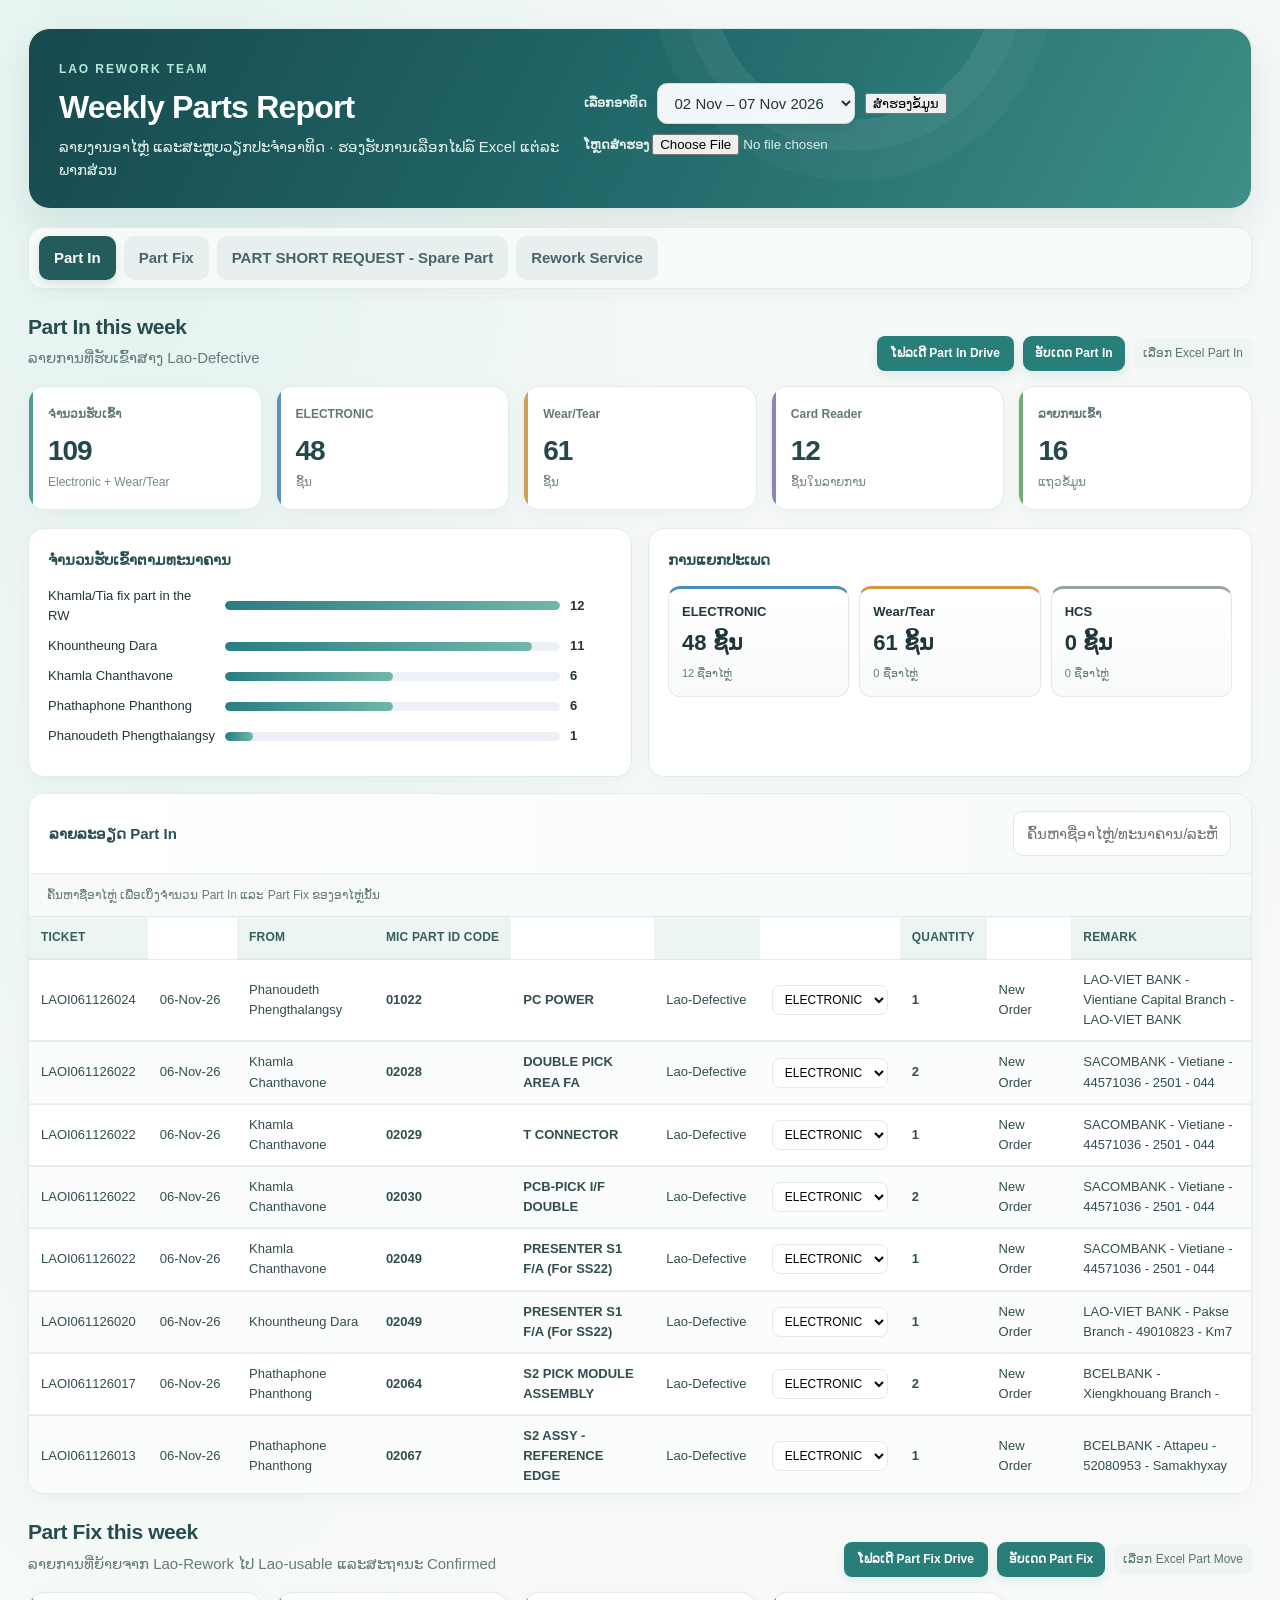
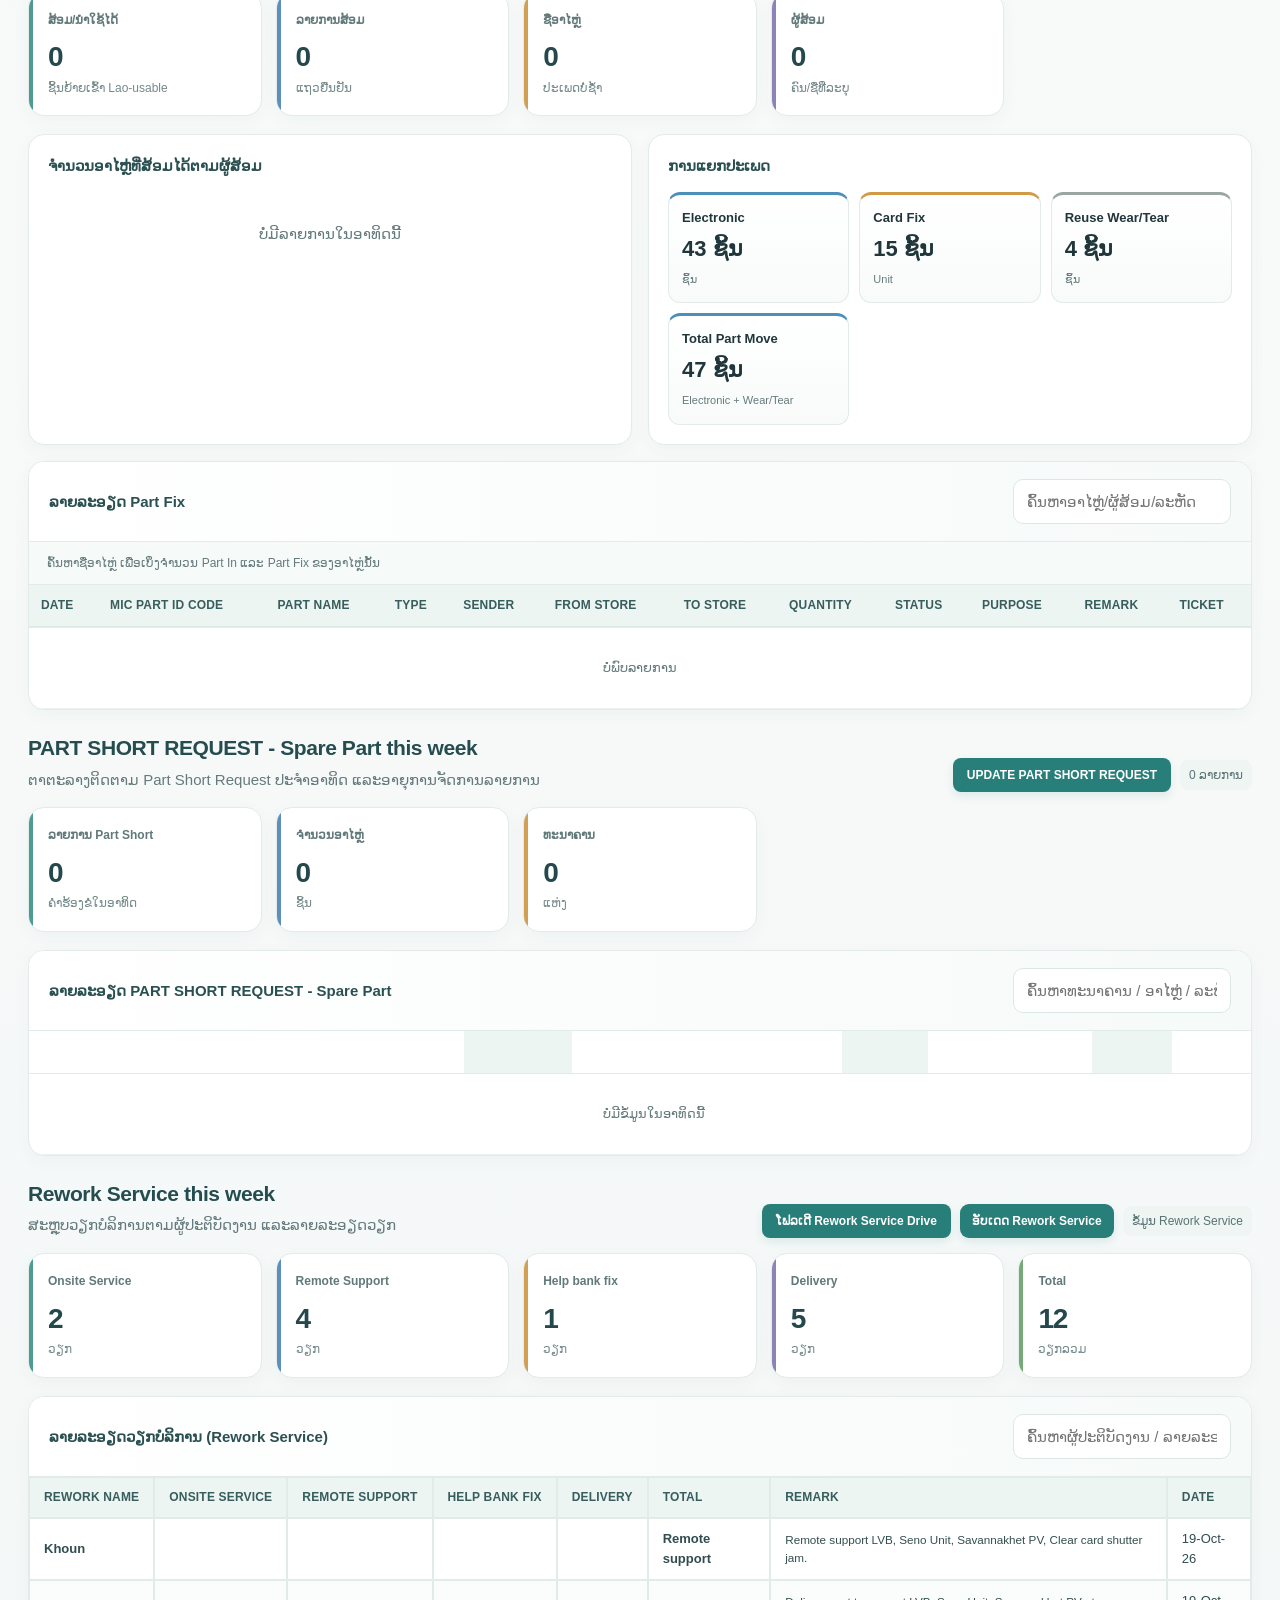
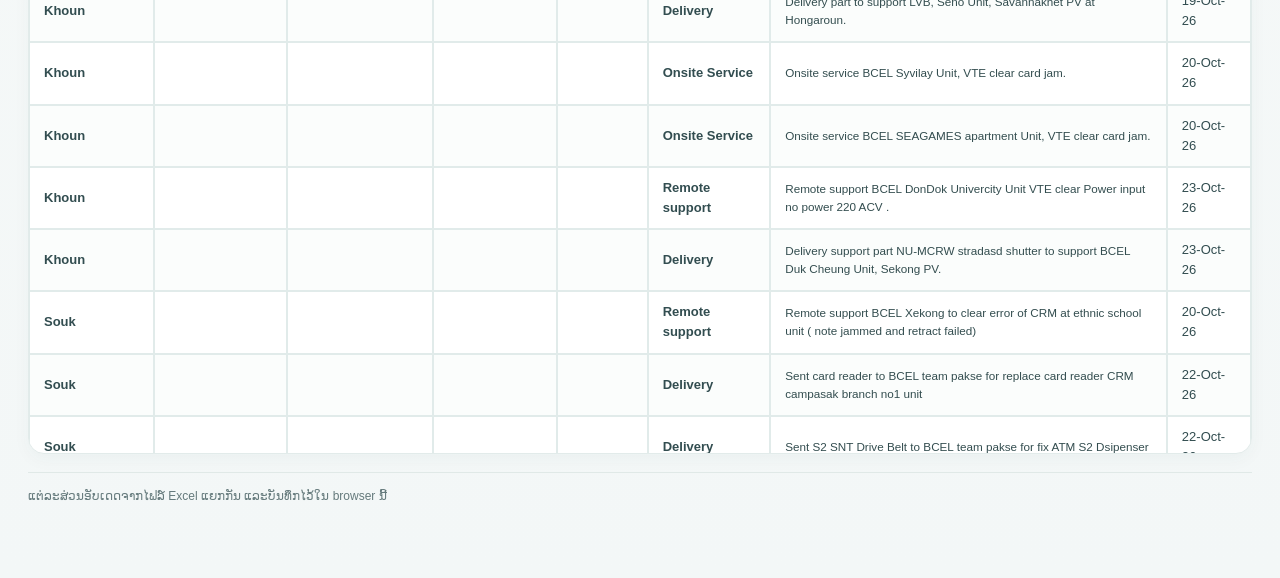
==== commit 321919dd: "Improve parts report layout, sorting, type classification, and Google Drive links Co-authored-by: kh" ====
--- a/outputs/weekly-parts-report-demo.html
+++ b/outputs/weekly-parts-report-demo.html
@@ -3,68 +3,170 @@
   <head>
     <meta charset="utf-8" />
     <meta name="viewport" content="width=device-width, initial-scale=1" />
-    <title>Rework Weekly Report</title>
-    <link rel="stylesheet" href="../css/styles.css" />
+    <title>Khoun Rework Weekly Report</title>
+    <style>
+
+:root{--ink:#162236;--muted:#63718a;--line:#e6ebf2;--bg:#f4f7fb;--blue:#3158d4;--teal:#118b83;--amber:#d68a12;--red:#c96a37;--card:#fff}*{box-sizing:border-box}body{margin:0;background:var(--bg);color:var(--ink);font:15px/1.55 "Segoe UI",Tahoma,Arial,sans-serif}.wrap{max-width:1220px;margin:auto;padding:34px 28px 60px}.top{display:flex;align-items:flex-start;justify-content:space-between;gap:20px;margin-bottom:24px}.eyebrow{font-size:12px;text-transform:uppercase;letter-spacing:.13em;color:var(--blue);font-weight:800}.title{font-size:30px;margin:4px 0 2px;letter-spacing:-.04em}.sub{color:var(--muted);margin:0}.controls{display:flex;gap:10px;align-items:center;flex-wrap:wrap}.controls label{color:var(--muted);font-size:13px;font-weight:700}.controls select,.search{padding:10px 13px;border:1px solid var(--line);background:white;border-radius:10px;color:var(--ink);font:inherit}.tabs{display:flex;gap:8px;margin:24px 0 18px;position:sticky;top:0;z-index:5;padding:9px 0;background:var(--bg)}.tab{display:inline-block;text-decoration:none;border:0;border-radius:10px;padding:10px 15px;background:#e8edf6;color:#50607a;font:inherit;font-weight:700;cursor:pointer}.tab.active{background:var(--ink);color:white}.section{display:block;scroll-margin-top:74px}.section.active{display:block}.section[hidden],.tab[hidden]{display:none!important}.section-head{display:flex;align-items:end;justify-content:space-between;gap:16px;margin:20px 0 14px}.section h2{font-size:21px;margin:0}.section-head p{color:var(--muted);margin:3px 0 0}.sectionupload{display:flex;align-items:center;gap:9px;flex-wrap:wrap}.colorcontrol{display:inline-flex;align-items:center;gap:7px;border:1px solid var(--line);border-radius:9px;padding:5px 9px;background:#fff;color:var(--ink);font-size:12px;font-weight:700}.colorcontrol input{width:30px;height:25px;border:0;padding:0;background:none;cursor:pointer}.uploadbtn{display:inline-block;border-radius:9px;padding:8px 12px;background:var(--blue);color:#fff;font-weight:700;font-size:12px;cursor:pointer}.uploadbtn:hover{background:#2345b5}.uploadbtn:hover{background:#2345b5}.uploadinput{position:absolute;width:1px;height:1px;overflow:hidden;clip:rect(0,0,0,0);white-space:nowrap}.uploadstatus{font-size:12px;color:var(--muted)}.upload-overlay{position:fixed;inset:0;z-index:20;display:grid;place-items:center;padding:20px;background:#13203388}.upload-overlay[hidden]{display:none}.upload-dialog{width:min(520px,100%);background:#fff;border-radius:16px;padding:22px;box-shadow:0 24px 80px #13203355}.upload-dialog h2{font-size:21px;margin:0 0 6px}.upload-dialog p{color:var(--muted);font-size:13px;margin:0 0 12px}.preview-stats{background:#f5f7fb;border:1px solid var(--line);border-radius:11px;padding:13px;margin:14px 0 18px;white-space:pre-line;color:var(--ink);font-size:13px}.dialog-actions{display:flex;justify-content:flex-end;gap:9px}.dialog-actions button{border:0;border-radius:9px;padding:9px 13px;font:inherit;font-size:13px;font-weight:700;cursor:pointer}.cancel-upload{background:#edf1f6;color:var(--ink)}.confirm-upload{background:var(--blue);color:#fff}.grid{display:grid;grid-template-columns:repeat(5,1fr);gap:14px;margin-bottom:18px}.card,.panel{background:var(--card);border:1px solid var(--line);border-radius:15px;box-shadow:0 3px 12px #23314c08}.card{padding:17px 18px}.label{font-size:12px;color:var(--muted);font-weight:700}.value{font-size:28px;font-weight:800;letter-spacing:-.04em;margin:6px 0 0}.hint{font-size:12px;color:var(--muted)}.layout{display:grid;grid-template-columns:1fr 1fr;gap:16px;margin-bottom:16px}.panel{padding:18px}.panel h3{font-size:15px;margin:0 0 14px}.barrow{display:grid;grid-template-columns:minmax(100px,1fr) 2fr 42px;gap:10px;align-items:center;margin:10px 0;font-size:13px}.track{height:9px;background:#edf1f6;border-radius:10px;overflow:hidden}.fill{height:100%;border-radius:10px;background:linear-gradient(90deg,#3158d4,#7991ef)}.fill.teal{background:linear-gradient(90deg,#118b83,#51c5b6)}.tablepanel{padding:0;overflow:hidden}.tabletop{padding:16px 18px;border-bottom:1px solid var(--line);display:flex;align-items:center;justify-content:space-between;gap:12px}.tabletop h3{margin:0}.scroll{overflow:auto}.lookup-summary{padding:12px 18px;border-bottom:1px solid var(--line);background:#f8fafd}.lookup-prompt{color:var(--muted);font-size:12px}.lookup-totals{display:grid;grid-template-columns:repeat(3,minmax(0,1fr));gap:9px;margin:0 0 9px}.lookup-total{border:1px solid var(--line);background:#fff;border-radius:10px;padding:9px 11px}.lookup-total span{display:block;color:var(--muted);font-size:11px;font-weight:700}.lookup-total b{font-size:18px}.lookup-list{display:grid;gap:5px}.lookup-row{display:grid;grid-template-columns:minmax(180px,1.5fr) repeat(2,minmax(110px,1fr));gap:10px;padding:8px 10px;border-radius:8px;background:#fff;font-size:12px}.lookup-row span{color:var(--muted)}.lookup-row b{color:var(--ink)}table{width:100%;border-collapse:collapse;font-size:13px;min-width:750px}th{text-align:left;background:#f8fafd;color:#63718a;font-size:11px;text-transform:uppercase;letter-spacing:.05em;padding:12px 14px;position:sticky;top:0}td{padding:11px 14px;border-top:1px solid var(--line);vertical-align:top}tr:hover td{background:#fafcff}.pill{display:inline-block;border-radius:99px;padding:3px 9px;background:#f1f3f7;color:#68758b;font-size:11px;font-weight:700}.pill.ok{background:#e4f5f1;color:#138274}.pill.warn{background:#fff3dd;color:#9d6811}.tagselect{padding:6px 8px;border:1px solid var(--line);border-radius:8px;font:inherit;font-size:12px;background:#fff}.notice{margin:14px 0 18px;padding:13px 15px;background:#fff8e9;border:1px solid #f3dfa9;border-radius:11px;color:#71571e;font-size:13px}.foot{color:var(--muted);font-size:12px;margin-top:18px}.empty{text-align:center;color:var(--muted);padding:30px}.search{max-width:220px}.mini{font-size:11px;color:var(--muted)}.type-summary{display:grid;grid-template-columns:repeat(auto-fit,minmax(160px,1fr));gap:10px}.type-box{border:1px solid var(--line);border-radius:12px;padding:13px;background:#fbfcfe}.type-box strong{display:block;font-size:13px}.type-box b{display:block;font-size:22px;margin:4px 0 0}.type-box span{font-size:11px;color:var(--muted)}.type-box.electronic{border-top:3px solid var(--blue)}.type-box.wear{border-top:3px solid var(--amber)}.type-box.pending{border-top:3px solid #9aa6b8}@media(max-width:520px){.type-summary{grid-template-columns:1fr}}@media(max-width:850px){.grid{grid-template-columns:repeat(2,1fr)}.layout{grid-template-columns:1fr}.top{display:block}.controls{margin-top:14px}}@media(max-width:520px){.wrap{padding:22px 14px}.grid{grid-template-columns:1fr 1fr;gap:9px}.card{padding:13px}.value{font-size:23px}.title{font-size:25px}.section-head{display:block}.tabs{overflow:auto}.tab{white-space:nowrap}}
+.life-form{display:grid;grid-template-columns:repeat(3,minmax(150px,1fr));gap:12px;align-items:end}.life-form label{display:grid;gap:6px;color:#475569;font-size:13px}.life-form input{padding:10px;border:1px solid #cbd5e1;border-radius:9px;font:inherit}.life-reason{grid-column:span 2}.delete-life{border:0;background:#fee2e2;color:#991b1b;padding:7px 10px;border-radius:7px;cursor:pointer}@media(max-width:760px){.life-form{grid-template-columns:1fr}.life-reason{grid-column:auto}}
+:root{--ink:#20363b;--muted:#657a7c;--line:#e1ebea;--bg:#f3f8f7;--blue:#277e83;--teal:#40a99a;--amber:#c98735;--red:#bd705d;--card:#fff}
+body{background:radial-gradient(ellipse at 12% 0%,#e3f3ef 0,transparent 34%),linear-gradient(180deg,#f4f8f7 0%,#f8faf9 46%,#f3f7f7 100%);color:var(--ink);font-family:"Segoe UI",Tahoma,Arial,sans-serif}
+.wrap{max-width:1320px;padding-top:28px}
+.top{position:relative;align-items:center;padding:27px 30px;margin:0 0 18px;border:1px solid #d9e9e5;border-radius:22px;background:linear-gradient(118deg,#17494d 0%,#236c6d 55%,#3d8f87 100%);box-shadow:0 16px 36px #184d4b1a;overflow:hidden}
+.top:after{content:"";position:absolute;width:280px;height:280px;right:21%;top:-190px;border-radius:50%;border:1px solid #ffffff1f;box-shadow:0 0 0 30px #ffffff0b,0 0 0 60px #ffffff08;pointer-events:none}
+.top>div,.top .controls{position:relative;z-index:1}.eyebrow{color:#b9e7db;letter-spacing:.16em}.title{color:#fff;font-size:32px;letter-spacing:-.025em}.sub{color:#e0f0ec}.controls label{color:#e0f0ec}.controls select{border-color:#c7e1db;background:#ffffffef;box-shadow:0 3px 10px #123e3b24}
+.tabs{margin:0 0 16px;padding:8px 10px;border:1px solid #e1ebea;border-radius:15px;background:#f7fbfaeF;backdrop-filter:blur(12px);box-shadow:0 5px 16px #264d4b0b}
+.tab{background:#e7f0ee;color:#456568;transition:background .16s,color .16s,transform .16s}.tab:hover{background:#dcebe7;transform:translateY(-1px)}.tab.active{background:#245c5e;color:#fff;box-shadow:0 4px 10px #245c5e2a}
+.section-head{margin:22px 0 15px}.section h2{color:#254c4f;letter-spacing:-.02em}.section-head p{line-height:1.65}
+.uploadbtn,.confirm-upload{background:#287e79;box-shadow:0 4px 10px #287e7920;transition:.15s}.uploadbtn:hover,.confirm-upload:hover{background:#1e6764;transform:translateY(-1px)}
+.colorcontrol{border-color:#dce8e5;background:#fff;box-shadow:0 2px 7px #264d4b08}
+.card,.panel{border-color:#e2ebea;border-radius:16px;box-shadow:0 5px 18px #254c4d0a;transition:box-shadow .18s,border-color .18s}.card:hover,.panel:hover{border-color:#d3e4e0;box-shadow:0 9px 24px #254c4d12}
+.card{position:relative;overflow:hidden;padding:18px 19px}.card:before{content:"";position:absolute;inset:0 auto 0 0;width:4px;background:#4c9c91}.card:nth-child(2):before{background:#5d8fbd}.card:nth-child(3):before{background:#d2a054}.card:nth-child(4):before{background:#8d83b6}.card:nth-child(5):before{background:#75a978}.label{color:#61797a}.value{color:#24484b}.hint{color:#74898a}
+.panel{padding:19px}.panel h3,.tabletop h3{color:#2b5052}
+.fill{background:linear-gradient(90deg,#287e83,#6fb7aa)}.fill.teal{background:linear-gradient(90deg,#409b84,#85c7aa)}
+.tablepanel{padding:0}.tabletop{padding:17px 20px;background:linear-gradient(90deg,#fff,#f6faf9)}table{border-collapse:separate;border-spacing:0;width:100%;font-size:13px}th{position:sticky;top:0;background:#edf5f3;color:#375d5c;text-align:left;font-size:12px;letter-spacing:.015em;font-weight:800;padding:11px 12px;border-bottom:1px solid #dce9e6;white-space:nowrap}td{padding:10px 12px;border-bottom:1px solid #edf2f1;color:#324d50;vertical-align:middle}tbody tr:nth-child(even){background:#fbfdfc}tbody tr:hover{background:#eff8f5}.scroll{max-height:64vh}.search{border-color:#dce7e4;background:#fff}.search:focus,.controls select:focus,.life-form input:focus,.life-form select:focus{outline:3px solid #68b5a444;border-color:#4a9d91}
+.lookup-summary{background:#f6faf9}.lookup-total{border-color:#e1ebe8;box-shadow:0 2px 8px #2d555508}.type-box{background:linear-gradient(180deg,#fff,#f8fbfa);border-color:#e2ebe8}.type-box.electronic{border-top-color:#4c8fb8}.type-box.wear{border-top-color:#d29a47}.type-box.pending{border-top-color:#9aa6a2}
+.uploadstatus{padding:6px 9px;border-radius:8px;background:#eef5f3;color:#587473}.foot{border-top:1px solid #e0e9e7;padding-top:14px}.life-form input,.life-form select{border-color:#d9e5e2;background:#fff}.delete-life{background:#fff0ec;color:#a84f40}.delete-life:hover{background:#ffded6}
+@media(max-width:850px){.top{padding:22px 22px}}@media(max-width:520px){.wrap{padding:15px 11px 35px}.top{padding:20px 18px;border-radius:17px}.title{font-size:25px}.tabs{border-radius:12px}.scroll{max-height:68vh}.tabletop{align-items:flex-start;flex-direction:column}.search{max-width:none;width:100%}}
+.summary-edit{min-width:55px;outline:none;border-radius:4px;padding:2px 4px}.summary-edit:focus{background:#fff7d6;box-shadow:0 0 0 2px #e7bf55}.datefilter{display:inline-flex;align-items:center;gap:6px;border:1px solid var(--line);border-radius:9px;padding:5px 8px;background:#fff;color:var(--muted);font-size:12px;font-weight:700}.datefilter input{border:0;background:transparent;color:var(--ink);font:inherit;min-width:132px}.edit-life{border:0;border-radius:7px;padding:7px 10px;background:#e7f3f0;color:#286d65;cursor:pointer}.edit-life:hover{background:#d5ebe4}
+/* Additional styles for updated UI components */
+.gdrive-btn {
+  display: inline-flex;
+  align-items: center;
+  gap: 8px;
+  background: #287e79;
+  color: #fff;
+  text-decoration: none;
+  font-weight: 600;
+  padding: 8px 14px;
+  border-radius: 8px;
+  box-shadow: 0 4px 10px #287e7920;
+  transition: .15s;
+}
+.gdrive-btn:hover {
+  background: #206763;
+  color: #fff;
+}
+.rework-excel-table th, .rework-excel-table td {
+  text-align: left;
+  padding: 10px 14px;
+  border: 1px solid #e1ebea;
+}
+.rework-excel-table thead tr {
+  background: #eef5f3;
+  color: #20363b;
+  font-weight: 700;
+}
+.remark-cell {
+  max-width: 450px;
+  white-space: normal;
+  word-break: break-word;
+  font-size: 0.9em;
+  color: #334d4f;
+}
+.tag-badge {
+  display: inline-block;
+  padding: 3px 8px;
+  border-radius: 6px;
+  font-size: 0.82em;
+  font-weight: 600;
+  text-transform: uppercase;
+}
+.tag-badge.electronic {
+  background: #dbeafe;
+  color: #1e40af;
+}
+.tag-badge.wear\/tear, .tag-badge.wear-tear, .tag-badge.wear {
+  background: #fef3c7;
+  color: #92400e;
+}
+.tag-badge.hcs {
+  background: #e0e7ff;
+  color: #3730a3;
+}
+.status-confirmed {
+  background: #dcfce7;
+  color: #166534;
+  padding: 3px 8px;
+  border-radius: 6px;
+  font-weight: 600;
+  font-size: 0.85em;
+}
+
+</style>
   </head>
   <body>
     <main class="wrap">
       <header class="top">
         <div>
-          <div class="eyebrow">Rework · Weekly Operations</div>
-          <h1 class="title">Rework Weekly Report</h1>
+          <span class="eyebrow">LAO REWORK TEAM</span>
+          <h1 class="title">Weekly Parts Report</h1>
           <p class="sub">
-            ອັບໂຫຼດ Excel ປະຈຳອາທິດ ແລະເລືອກອາທິດທີ່ຕ້ອງການເບິ່ງ
+            ລາຍງານອາໄຫຼ່ ແລະສະຫຼຸບວຽກປະຈຳອາທິດ · ຮອງຮັບການເລືອກໄຟລ໌ Excel
+            ແຕ່ລະພາກສ່ວນ
           </p>
         </div>
         <div class="controls">
-          <label for="week">ເລືອກອາທິດ</label
-          ><select id="week"></select
-          ><button class="tab" id="saveBackup" type="button">ບັນທຶກສຳຮອງ</button
-          ><label class="uploadbtn" for="restoreBackup">ເປີດໄຟລ໌ສຳຮອງ</label
-          ><input
-            class="uploadinput"
-            id="restoreBackup"
-            type="file"
-            accept=".json,application/json"
-          /><span class="uploadstatus" id="backupStatus"
-            >ຂໍ້ມູນບັນທຶກໃນ browser ນີ້ອັດຕະໂນມັດ</span
-          >
+          <label for="week">ເລືອກອາທິດ</label>
+          <select id="week"></select>
+          <button class="ghost-btn" id="saveBackup" type="button">
+            ສຳຮອງຂໍ້ມູນ
+          </button>
+          <label class="ghost-btn file-btn" for="restoreBackup">
+            ໂຫຼດສຳຮອງ
+            <input
+              id="restoreBackup"
+              type="file"
+              accept=".json"
+              aria-label="Upload report backup JSON"
+            />
+          </label>
+          <span id="backupStatus" class="mini"></span>
         </div>
       </header>
-      <nav class="tabs">
-        <a class="tab active" href="#in">Part In</a
-        ><a class="tab" href="#fix">Part Fix</a
-        ><a class="tab" id="summaryNav" href="#weeklySummary" hidden
-          >Weekly Summary</a
-        ><a class="tab" href="#partLife">Part Short Request · ອາຍຸອາໄຫຼ່</a
-        ><a class="tab" href="#reworkService">Rework Service</a>
+
+      <nav class="tabs" aria-label="Sections">
+        <a class="tab active" href="#in">Part In</a>
+        <a class="tab" href="#fix">Part Fix</a>
+        <a class="tab" id="summaryNav" href="#weeklySummary" hidden
+          >Weekly summary</a
+        >
+        <a class="tab" href="#partLife">PART SHORT REQUEST - Spare Part</a>
+        <a class="tab" href="#reworkService">Rework Service</a>
       </nav>
+
+      <!-- SECTION: Part In -->
       <section class="section active" id="in">
         <div class="section-head">
           <div>
             <h2>Part In this week</h2>
-            <p>ລາຍການທີ່ຮັບເຂົ້າ ແຍກຕາມທະນາຄານ ແລະປະເພດອາໄຫຼ່</p>
+            <p>ລາຍການທີ່ຮັບເຂົ້າສາງ Lao-Defective</p>
           </div>
           <div class="sectionupload">
-            <label class="uploadbtn" for="uploadIn">ອັບເດດ Part In</label
-            ><input
+            <a
+              class="uploadbtn gdrive-btn"
+              href="https://drive.google.com/drive/folders/1a9IS4ttAJwyaBh0kmfPqJVOt9NVDuvq-"
+              target="_blank"
+              rel="noopener noreferrer"
+              >ໂຟລເດີ Part In Drive</a
+            >
+            <label class="uploadbtn" for="uploadIn">ອັບເດດ Part In</label>
+            <input
               class="uploadinput"
               id="uploadIn"
               type="file"
               accept=".xlsx,.xlsm"
-            /><span class="uploadstatus" id="statusIn"
-              >ເລືອກ Excel Part In</span
-            >
+            />
+            <span class="uploadstatus" id="statusIn">ເລືອກ Excel Part In</span>
           </div>
         </div>
         <div class="grid" id="inkpis"></div>
         <div class="layout">
           <div class="panel">
-            <h3>ຈຳນວນຮັບເຂົ້າຕາມທະນາຄານ · Electronic ຈາກ Excel</h3>
+            <h3>ຈຳນວນຮັບເຂົ້າຕາມທະນາຄານ</h3>
             <div id="banks"></div>
           </div>
           <div class="panel">
-            <h3>ສະຫຼຸບປະເພດອາໄຫຼ່</h3>
+            <h3>ການແຍກປະເພດ</h3>
             <div id="types"></div>
           </div>
         </div>
@@ -74,7 +176,7 @@
             <input
               class="search"
               id="insearch"
-              placeholder="ຄົ້ນຫາອາໄຫຼ່/ທະນາຄານ"
+              placeholder="ຄົ້ນຫາຊື່ອາໄຫຼ່/ທະນາຄານ/ລະຫັດ"
             />
           </div>
           <div class="lookup-summary" id="inLookup"></div>
@@ -82,12 +184,16 @@
             <table>
               <thead>
                 <tr>
-                  <th>ວັນທີ</th>
-                  <th>ຊື່ອາໄຫຼ່</th>
-                  <th>MIC Part Code</th>
-                  <th>ປະເພດ</th>
-                  <th>ຈຳນວນ</th>
-                  <th>ທະນາຄານ / ສາຂາ</th>
+                  <th>Ticket</th>
+                  <th>Date Time</th>
+                  <th>From</th>
+                  <th>MIC PART ID CODE</th>
+                  <th>PART NAME</th>
+                  <th>Store Name</th>
+                  <th>Type</th>
+                  <th>Quantity</th>
+                  <th>Purpose</th>
+                  <th>Remark</th>
                 </tr>
               </thead>
               <tbody id="intable"></tbody>
@@ -95,6 +201,8 @@
           </div>
         </div>
       </section>
+
+      <!-- SECTION: Part Fix -->
       <section class="section" id="fix">
         <div class="section-head">
           <div>
@@ -102,15 +210,21 @@
             <p>ລາຍການທີ່ຍ້າຍຈາກ Lao-Rework ໄປ Lao-usable ແລະສະຖານະ Confirmed</p>
           </div>
           <div class="sectionupload">
-            <label class="uploadbtn" for="uploadFix">ອັບເດດ Part Fix</label
-            ><input
+            <a
+              class="uploadbtn gdrive-btn"
+              href="https://drive.google.com/drive/folders/16M_Oupf5KpChwT0PolT9WpaItBLiHhWa"
+              target="_blank"
+              rel="noopener noreferrer"
+              >ໂຟລເດີ Part Fix Drive</a
+            >
+            <label class="uploadbtn" for="uploadFix">ອັບເດດ Part Fix</label>
+            <input
               class="uploadinput"
               id="uploadFix"
               type="file"
               accept=".xlsx,.xlsm"
-            /><span class="uploadstatus" id="statusFix"
-              >ເລືອກ Excel Part Move</span
-            >
+            />
+            <span class="uploadstatus" id="statusFix">ເລືອກ Excel Part Move</span>
           </div>
         </div>
         <div class="grid" id="fixkpis"></div>
@@ -122,10 +236,6 @@
           <div class="panel">
             <h3>ການແຍກປະເພດ</h3>
             <div id="fixtypes"></div>
-            <p class="mini">
-              ປະເພດ Wear/Tear ບໍ່ມີລະບຸໃນແຖວທີ່ມາຈາກ Excel. ກຳນົດໃນ Part In
-              ແລະລະບົບຈະນຳໄປໃຊ້ກັບ Part Fix ຊື່ອາໄຫຼ່ດຽວກັນ.
-            </p>
           </div>
         </div>
         <div class="panel tablepanel">
@@ -134,7 +244,7 @@
             <input
               class="search"
               id="fixsearch"
-              placeholder="ຄົ້ນຫາອາໄຫຼ່/ຜູ້ສ້ອມ"
+              placeholder="ຄົ້ນຫາອາໄຫຼ່/ຜູ້ສ້ອມ/ລະຫັດ"
             />
           </div>
           <div class="lookup-summary" id="fixLookup"></div>
@@ -142,12 +252,18 @@
             <table>
               <thead>
                 <tr>
-                  <th>ວັນທີ</th>
-                  <th>ຊື່ອາໄຫຼ່</th>
-                  <th>ປະເພດ</th>
-                  <th>ຈຳນວນ</th>
-                  <th>ຜູ້ສ້ອມ</th>
-                  <th>ວຽກໃນ Excel</th>
+                  <th>Date</th>
+                  <th>MIC PART ID CODE</th>
+                  <th>PART NAME</th>
+                  <th>Type</th>
+                  <th>Sender</th>
+                  <th>From Store</th>
+                  <th>To Store</th>
+                  <th>Quantity</th>
+                  <th>Status</th>
+                  <th>Purpose</th>
+                  <th>Remark</th>
+                  <th>Ticket</th>
                 </tr>
               </thead>
               <tbody id="fixtable"></tbody>
@@ -155,6 +271,8 @@
           </div>
         </div>
       </section>
+
+      <!-- SECTION: Weekly Summary -->
       <section class="section" id="weeklySummary" hidden>
         <div class="section-head">
           <div>
@@ -167,28 +285,34 @@
           <div class="sectionupload">
             <label class="uploadbtn" for="uploadSummary"
               >ອັບເດດ Weekly Summary</label
-            ><input
+            >
+            <input
               class="uploadinput"
               id="uploadSummary"
               type="file"
               accept=".xlsx,.xlsm"
-            /><span class="uploadstatus" id="statusSummary"
+            />
+            <span class="uploadstatus" id="statusSummary"
               >ເລືອກ Excel Rework Lao</span
-            ><label class="colorcontrol" for="rwLaoColor"
+            >
+            <label class="colorcontrol" for="rwLaoColor"
               >RW_LAO
               <input
                 id="rwLaoColor"
                 type="color"
                 value="#dbeafe"
-                aria-label="Choose RW_LAO column color" /></label
-            ><label class="colorcontrol" for="partInFixColor"
+                aria-label="Choose RW_LAO column color"
+              />
+            </label>
+            <label class="colorcontrol" for="partInFixColor"
               >Part In/Fix this week
               <input
                 id="partInFixColor"
                 type="color"
                 value="#dcfce7"
                 aria-label="Choose Part In/Fix this week column color"
-            /></label>
+              />
+            </label>
           </div>
         </div>
         <div class="panel tablepanel">
@@ -200,90 +324,54 @@
           </div>
         </div>
       </section>
+
+      <!-- SECTION: PART SHORT REQUEST - Spare Part -->
       <section class="section" id="partLife">
         <div class="section-head">
           <div>
-            <h2 id="lifeTitle">Part Short Request this week</h2>
+            <h2 id="lifeTitle">PART SHORT REQUEST - Spare Part this week</h2>
             <p>
               ຕາຕະລາງຕິດຕາມ Part Short Request ປະຈຳອາທິດ ແລະອາຍຸການຈັດການລາຍການ
             </p>
           </div>
-          <span class="uploadstatus" id="lifeCount">0 ລາຍການ</span>
-        </div>
-        <div class="panel">
-          <h3>ເພີ່ມ Part Short Request</h3>
-          <div class="life-form">
-            <label
-              >Bank<select id="lifeBank">
-                <option>BCEL</option>
-                <option>BFL</option>
-                <option>LVB</option>
-                <option>PBB</option>
-                <option>Sacom Bank</option>
-              </select></label
-            ><label>Date out<input id="lifeOut" type="date" /></label
-            ><label>Date in<input id="lifeIn" type="date" /></label
-            ><label
-              >Part Name<select id="lifePartSelect">
-                <option value="">-- ເລືອກອາໄຫຼ່ --</option>
-              </select></label
-            ><label id="lifeCustomWrap" hidden
-              >ພິມຊື່ອາໄຫຼ່<input
-                id="lifeCustomPart"
-                placeholder="ຊື່ອາໄຫຼ່" /></label
-            ><label
-              >Wear/tear<select id="lifeType">
-                <option>Electronic</option>
-                <option>Wear/tear</option>
-              </select></label
-            ><label
-              >Qty<input id="lifeQty" type="number" min="1" value="1" /></label
-            ><label
-              >Error<input
-                id="lifeError"
-                placeholder="ອາການ / ຂໍ້ຜິດພາດ" /></label
-            ><label
-              >S/N<input id="lifeSerial" placeholder="Serial number" /></label
-            ><label
-              >Location<input
-                id="lifeLocation"
-                placeholder="ສາຂາ / ສະຖານທີ່" /></label
-            ><label>Fix by<input id="lifeFixBy" placeholder="ຜູ້ສ້ອມ" /></label
-            ><label class="life-reason"
-              >Remarks<input id="lifeRemarks" placeholder="ໝາຍເຫດ" /></label
-            ><button class="confirm-upload" id="addLife">ເພີ່ມລາຍການ</button
-            ><button class="cancel-upload" id="cancelLifeEdit" hidden>
-              ຍົກເລີກແກ້ໄຂ</button
-            ><span id="lifeMessage" class="mini"></span>
+          <div class="sectionupload">
+            <a
+              class="uploadbtn gdrive-btn"
+              href="https://drive.google.com/drive/folders/1BMgJAK8sGcIkL5HNBpqXMXN14Asu2iGp"
+              target="_blank"
+              rel="noopener noreferrer"
+              >UPDATE PART SHORT REQUEST</a
+            >
+            <span class="uploadstatus" id="lifeCount">0 ລາຍການ</span>
           </div>
         </div>
         <div class="grid" id="lifeKpis"></div>
         <div class="panel tablepanel">
           <div class="tabletop">
-            <h3>ລາຍລະອຽດ Part Short Request</h3>
+            <h3>ລາຍລະອຽດ PART SHORT REQUEST - Spare Part</h3>
             <input
               class="search"
               id="lifeSearch"
-              placeholder="ຄົ້ນຫາທະນາຄານ / ອາໄຫຼ່ / S/N"
+              placeholder="ຄົ້ນຫາທະນາຄານ / ອາໄຫຼ່ / ລະຫັດ"
             />
           </div>
           <div class="scroll">
             <table style="min-width: 1250px">
               <thead>
                 <tr>
+                  <th>MIC PART ID CODE</th>
+                  <th>PART NAME</th>
+                  <th>Type</th>
                   <th>Bank</th>
                   <th>Date out</th>
                   <th>Date in</th>
                   <th>Age (days)</th>
-                  <th>Part Name</th>
-                  <th>Wear/tear</th>
                   <th>Qty</th>
                   <th>Error</th>
                   <th>S/N</th>
                   <th>Location</th>
                   <th>Fix by</th>
                   <th>Remarks</th>
-                  <th></th>
                 </tr>
               </thead>
               <tbody id="lifeRows"></tbody>
@@ -291,6 +379,8 @@
           </div>
         </div>
       </section>
+
+      <!-- SECTION: Rework Service -->
       <section class="section" id="reworkService">
         <div class="section-head">
           <div>
@@ -298,40 +388,31 @@
             <p>ສະຫຼຸບວຽກບໍລິການຕາມຜູ້ປະຕິບັດງານ ແລະລາຍລະອຽດວຽກ</p>
           </div>
           <div class="sectionupload">
+            <a
+              class="uploadbtn gdrive-btn"
+              href="https://drive.google.com/drive/folders/1jp-zYhqd3OKhxMgGJ8mIeAMRzl0brE6_"
+              target="_blank"
+              rel="noopener noreferrer"
+              >ໂຟລເດີ Rework Service Drive</a
+            >
             <label class="uploadbtn" for="uploadService"
               >ອັບເດດ Rework Service</label
-            ><input
+            >
+            <input
               class="uploadinput"
               id="uploadService"
               type="file"
               accept=".xlsx,.xlsm"
-            /><span class="uploadstatus" id="statusService"
+            />
+            <span class="uploadstatus" id="statusService"
               >ຂໍ້ມູນ Rework Service</span
             >
           </div>
         </div>
         <div class="grid service-kpis" id="serviceKpis"></div>
         <div class="panel tablepanel">
-          <div class="tabletop"><h3>ຈຳນວນວຽກຕາມຜູ້ປະຕິບັດງານ</h3></div>
-          <div class="scroll">
-            <table>
-              <thead>
-                <tr>
-                  <th>Rework Name</th>
-                  <th>Onsite Service</th>
-                  <th>Remote Support</th>
-                  <th>Help bank fix</th>
-                  <th>Delivery</th>
-                  <th>Total</th>
-                </tr>
-              </thead>
-              <tbody id="servicePeople"></tbody>
-            </table>
-          </div>
-        </div>
-        <div class="panel tablepanel">
           <div class="tabletop">
-            <h3>ລາຍລະອຽດວຽກ</h3>
+            <h3>ລາຍລະອຽດວຽກບໍລິການ (Rework Service)</h3>
             <input
               class="search"
               id="serviceSearch"
@@ -339,30 +420,2374 @@
             />
           </div>
           <div class="scroll">
-            <table>
+            <table class="rework-excel-table" style="min-width: 1000px">
               <thead>
                 <tr>
                   <th>Rework Name</th>
-                  <th>Service Type</th>
+                  <th>Onsite Service</th>
+                  <th>Remote support</th>
+                  <th>Help bank fix</th>
+                  <th>Delivery</th>
+                  <th>Total</th>
                   <th>Remark</th>
                   <th>Date</th>
                 </tr>
               </thead>
-              <tbody id="serviceTasks"></tbody>
+              <tbody id="serviceDetailsTable"></tbody>
             </table>
           </div>
         </div>
-        <p class="mini">
-          ຂໍ້ມູນອ່ານຈາກຊີດ Rework Service. ການອັບເດດໃໝ່ຈະແທນຂໍ້ມູນ Rework
-          Service ທີ່ບັນທຶກໄວ້.
-        </p>
       </section>
+
       <p class="foot" id="reportFoot">
         ແຫຼ່ງຂໍ້ມູນ: Part In ແລະ Part Move ໃນ Report rework weekly
-        02.07.11.2026.xlsx
       </p>
     </main>
-    <script src="../js/data.js"></script>
-    <script src="../js/app.js"></script>
+
+    <script>
+const DEFAULT_DATA = {
+  "in": [
+    {
+      "ticket": "LAOI061126024",
+      "date": "2026-11-06T00:00:00",
+      "from": "Phanoudeth Phengthalangsy",
+      "code": "01022",
+      "name": "PC POWER",
+      "store": "Lao-Rework",
+      "qty": 1,
+      "purpose": "New Order",
+      "remark": "LAO-VIET BANK - Vientiane Capital Branch - LAO-VIET BANK",
+      "bank": "LAO-VIET BANK"
+    },
+    {
+      "ticket": "LAOI061126023",
+      "date": "2026-11-06T00:00:00",
+      "from": "Khountheung Dara",
+      "code": "08011",
+      "name": "BELT VERTICAL TRANSPORT (#31)",
+      "store": "Lao-Rework",
+      "qty": 3,
+      "purpose": "New Order",
+      "remark": "LAO-VIET BANK - Pakse Branch - 49010823 - Km7",
+      "bank": "LAO-VIET BANK"
+    },
+    {
+      "ticket": "LAOI061126022",
+      "date": "2026-11-06T00:00:00",
+      "from": "Khamla Chanthavone",
+      "code": "02049",
+      "name": "PRESENTER S1 F/A (For SS22)",
+      "store": "Lao-Rework",
+      "qty": 1,
+      "purpose": "New Order",
+      "remark": "SACOMBANK - Vietiane - 44571036 - 2501 - 044",
+      "bank": "SACOMBANK"
+    },
+    {
+      "ticket": "LAOI061126022",
+      "date": "2026-11-06T00:00:00",
+      "from": "Khamla Chanthavone",
+      "code": "02028",
+      "name": "DOUBLE PICK AREA FA",
+      "store": "Lao-Rework",
+      "qty": 2,
+      "purpose": "New Order",
+      "remark": "SACOMBANK - Vietiane - 44571036 - 2501 - 044",
+      "bank": "SACOMBANK"
+    },
+    {
+      "ticket": "LAOI061126022",
+      "date": "2026-11-06T00:00:00",
+      "from": "Khamla Chanthavone",
+      "code": "02030",
+      "name": "PCB-PICK I/F DOUBLE",
+      "store": "Lao-Rework",
+      "qty": 2,
+      "purpose": "New Order",
+      "remark": "SACOMBANK - Vietiane - 44571036 - 2501 - 044",
+      "bank": "SACOMBANK"
+    },
+    {
+      "ticket": "LAOI061126022",
+      "date": "2026-11-06T00:00:00",
+      "from": "Khamla Chanthavone",
+      "code": "02029",
+      "name": "T CONNECTOR",
+      "store": "Lao-Rework",
+      "qty": 1,
+      "purpose": "New Order",
+      "remark": "SACOMBANK - Vietiane - 44571036 - 2501 - 044",
+      "bank": "SACOMBANK"
+    },
+    {
+      "ticket": "LAOI061126021",
+      "date": "2026-11-06T00:00:00",
+      "from": "Khountheung Dara",
+      "code": "08005",
+      "name": "CUP-VACUUM 1=1",
+      "store": "Lao-Rework",
+      "qty": 4,
+      "purpose": "New Order",
+      "remark": "LAO PUBLIC BANK - Champasak Branch -",
+      "bank": "LAO PUBLIC BANK"
+    },
+    {
+      "ticket": "LAOI061126020",
+      "date": "2026-11-06T00:00:00",
+      "from": "Khountheung Dara",
+      "code": "02049",
+      "name": "PRESENTER S1 F/A (For SS22)",
+      "store": "Lao-Rework",
+      "qty": 1,
+      "purpose": "New Order",
+      "remark": "LAO-VIET BANK - Pakse Branch - 49010823 - Km7",
+      "bank": "LAO-VIET BANK"
+    },
+    {
+      "ticket": "LAOI061126020",
+      "date": "2026-11-06T00:00:00",
+      "from": "Khountheung Dara",
+      "code": "08011",
+      "name": "BELT VERTICAL TRANSPORT (#31)",
+      "store": "Lao-Rework",
+      "qty": 3,
+      "purpose": "New Order",
+      "remark": "LAO-VIET BANK - Pakse Branch - 49010823 - Km7",
+      "bank": "LAO-VIET BANK"
+    },
+    {
+      "ticket": "LAOI061126019",
+      "date": "2026-11-06T00:00:00",
+      "from": "Khamla/Tia fix part in the RW",
+      "code": "04011",
+      "name": "ROLLER - CARD READER",
+      "store": "Lao-Rework",
+      "qty": 6,
+      "purpose": "New Order",
+      "remark": "Tia fix parts in the RW",
+      "bank": "RW Fix"
+    },
+    {
+      "ticket": "LAOI061126019",
+      "date": "2026-11-06T00:00:00",
+      "from": "Khamla/Tia fix part in the RW",
+      "code": "04011",
+      "name": "ROLLER - CARD READER",
+      "store": "Lao-Rework",
+      "qty": 6,
+      "purpose": "New Order",
+      "remark": "Khamla fix parts in the RW",
+      "bank": "RW Fix"
+    },
+    {
+      "ticket": "LAOI061126018",
+      "date": "2026-11-06T00:00:00",
+      "from": "Phathaphone Phanthong",
+      "code": "02076",
+      "name": "S2 SNT TLA ASSY",
+      "store": "Lao-Rework",
+      "qty": 1,
+      "purpose": "New Order",
+      "remark": "BCELBANK - Xiengkhouang Branch -",
+      "bank": "BCELBANK"
+    },
+    {
+      "ticket": "LAOI061126017",
+      "date": "2026-11-06T00:00:00",
+      "from": "Phathaphone Phanthong",
+      "code": "02064",
+      "name": "S2 PICK MODULE ASSEMBLY",
+      "store": "Lao-Rework",
+      "qty": 2,
+      "purpose": "New Order",
+      "remark": "BCELBANK - Xiengkhouang Branch -",
+      "bank": "BCELBANK"
+    },
+    {
+      "ticket": "LAOI061126016",
+      "date": "2026-11-06T00:00:00",
+      "from": "Phathaphone Phanthong",
+      "code": "02074",
+      "name": "S2 F/A CARRIAGE ASSY (For SS23)",
+      "store": "Lao-Rework",
+      "qty": 1,
+      "purpose": "New Order",
+      "remark": "BCELBANK - Attapeu - 52080953 - Samakhyxay",
+      "bank": "BCELBANK"
+    },
+    {
+      "ticket": "LAOI061126015",
+      "date": "2026-11-06T00:00:00",
+      "from": "Phathaphone Phanthong",
+      "code": "02074",
+      "name": "S2 F/A CARRIAGE ASSY (For SS23)",
+      "store": "Lao-Rework",
+      "qty": 1,
+      "purpose": "New Order",
+      "remark": "BCELBANK - Xiengkhouang Branch -",
+      "bank": "BCELBANK"
+    },
+    {
+      "ticket": "LAOI061126013",
+      "date": "2026-11-06T00:00:00",
+      "from": "Phathaphone Phanthong",
+      "code": "02067",
+      "name": "S2 ASSY - REFERENCE EDGE",
+      "store": "Lao-Rework",
+      "qty": 1,
+      "purpose": "New Order",
+      "remark": "BCELBANK - Attapeu - 52080953 - Samakhyxay",
+      "bank": "BCELBANK"
+    }
+  ],
+  "fix": [
+    {
+      "date": "2026-10-29T00:00:00",
+      "code": "04012",
+      "name": "CARD READER U-IMCRW (For Selfserv)",
+      "sender": "",
+      "fromStore": "Lao-Rework",
+      "toStore": "Lao-usable",
+      "qty": 1,
+      "status": "Confirmed",
+      "purpose": "",
+      "remark": "Fix",
+      "ticket": "LAOM291026002",
+      "who": "Fix",
+      "work": "Fix"
+    },
+    {
+      "date": "2026-10-29T00:00:00",
+      "code": "08292",
+      "name": "S2 PINCH ROLLER SHAFT ASSY (For SS23)",
+      "sender": "",
+      "fromStore": "Lao-Rework",
+      "toStore": "Lao-usable",
+      "qty": 1,
+      "status": "Confirmed",
+      "purpose": "",
+      "remark": "Suok reuse part in the RW",
+      "ticket": "LAOM291026004",
+      "who": "Souk",
+      "work": "Suok reuse part in the RW"
+    },
+    {
+      "date": "2026-10-29T00:00:00",
+      "code": "02067",
+      "name": "S2 ASSY - REFERENCE EDGE",
+      "sender": "",
+      "fromStore": "Lao-Rework",
+      "toStore": "Lao-usable",
+      "qty": 6,
+      "status": "Waiting",
+      "purpose": "",
+      "remark": "Suok fix parts in the RW",
+      "ticket": "LAOM291026006",
+      "who": "Souk",
+      "work": "Suok fix parts in the RW"
+    },
+    {
+      "date": "2026-10-29T00:00:00",
+      "code": "05009",
+      "name": "FDK 15IN A/G ASM (For Selfserv)",
+      "sender": "",
+      "fromStore": "Lao-Rework",
+      "toStore": "Lao-usable",
+      "qty": 5,
+      "status": "Waiting",
+      "purpose": "",
+      "remark": "Khoun rechecked parts in the RW",
+      "ticket": "LAOM291026006",
+      "who": "Khoun",
+      "work": "Khoun rechecked parts in the RW"
+    },
+    {
+      "date": "2026-10-30T00:00:00",
+      "code": "03013",
+      "name": "RECEIPT TRANSPORT ONLY-PRINT ENGINE",
+      "sender": "",
+      "fromStore": "Lao-Rework",
+      "toStore": "Lao-usable",
+      "qty": 1,
+      "status": "Confirmed",
+      "purpose": "",
+      "remark": "Fix",
+      "ticket": "LAOM301026002",
+      "who": "Fix",
+      "work": "Fix"
+    },
+    {
+      "date": "2026-10-30T00:00:00",
+      "code": "03017",
+      "name": "RECEIPT ONLY-PAPER HOPPER",
+      "sender": "",
+      "fromStore": "Lao-Rework",
+      "toStore": "Lao-usable",
+      "qty": 1,
+      "status": "Confirmed",
+      "purpose": "",
+      "remark": "Fix",
+      "ticket": "LAOM301026004",
+      "who": "Fix",
+      "work": "Fix"
+    },
+    {
+      "date": "2026-10-30T00:00:00",
+      "code": "03016",
+      "name": "RECEIPT-SINGLE PAPER HOPPER",
+      "sender": "",
+      "fromStore": "Lao-Rework",
+      "toStore": "Lao-usable",
+      "qty": 1,
+      "status": "Confirmed",
+      "purpose": "",
+      "remark": "Fix",
+      "ticket": "LAOM301026006",
+      "who": "Fix",
+      "work": "Fix"
+    },
+    {
+      "date": "2026-10-30T00:00:00",
+      "code": "03016",
+      "name": "RECEIPT-SINGLE PAPER HOPPER",
+      "sender": "",
+      "fromStore": "Lao-Rework",
+      "toStore": "Lao-usable",
+      "qty": 1,
+      "status": "Confirmed",
+      "purpose": "",
+      "remark": "Fix",
+      "ticket": "LAOM301026008",
+      "who": "Fix",
+      "work": "Fix"
+    },
+    {
+      "date": "2026-10-30T00:00:00",
+      "code": "03013",
+      "name": "RECEIPT TRANSPORT ONLY-PRINT ENGINE",
+      "sender": "",
+      "fromStore": "Lao-Rework",
+      "toStore": "Lao-usable",
+      "qty": 1,
+      "status": "Confirmed",
+      "purpose": "",
+      "remark": "Fix",
+      "ticket": "LAOM301026010",
+      "who": "Fix",
+      "work": "Fix"
+    },
+    {
+      "date": "2026-10-30T00:00:00",
+      "code": "03017",
+      "name": "RECEIPT ONLY-RECEIPT",
+      "sender": "",
+      "fromStore": "Lao-Rework",
+      "toStore": "Lao-usable",
+      "qty": 1,
+      "status": "Confirmed",
+      "purpose": "",
+      "remark": "Fix",
+      "ticket": "LAOM301026012",
+      "who": "Fix",
+      "work": "Fix"
+    },
+    {
+      "date": "2026-10-30T00:00:00",
+      "code": "03013",
+      "name": "RECEIPT TRANSPORT ONLY-PRINT ENGINE",
+      "sender": "",
+      "fromStore": "Lao-Rework",
+      "toStore": "Lao-usable",
+      "qty": 1,
+      "status": "Confirmed",
+      "purpose": "",
+      "remark": "Fix",
+      "ticket": "LAOM301026014",
+      "who": "Fix",
+      "work": "Fix"
+    },
+    {
+      "date": "2026-10-30T00:00:00",
+      "code": "03017",
+      "name": "RECEIPT ONLY-RECEIPT",
+      "sender": "",
+      "fromStore": "Lao-Rework",
+      "toStore": "Lao-usable",
+      "qty": 1,
+      "status": "Confirmed",
+      "purpose": "",
+      "remark": "Fix",
+      "ticket": "LAOM301026016",
+      "who": "Fix",
+      "work": "Fix"
+    },
+    {
+      "date": "2026-10-30T00:00:00",
+      "code": "03016",
+      "name": "PAPER HOPPER RECEIPT-SINGLE",
+      "sender": "",
+      "fromStore": "Lao-Rework",
+      "toStore": "Lao-usable",
+      "qty": 1,
+      "status": "Confirmed",
+      "purpose": "",
+      "remark": "Fix",
+      "ticket": "LAOM301026018",
+      "who": "Fix",
+      "work": "Fix"
+    },
+    {
+      "date": "2026-10-30T00:00:00",
+      "code": "02030",
+      "name": "PCB-PICK I/F DOUBLE",
+      "sender": "",
+      "fromStore": "Lao-Rework",
+      "toStore": "Lao-usable",
+      "qty": 14,
+      "status": "Waiting",
+      "purpose": "",
+      "remark": "Khamla fix part in the RW",
+      "ticket": "LAOM301026020",
+      "who": "Khamla",
+      "work": "Khamla fix part in the RW"
+    },
+    {
+      "date": "2026-10-30T00:00:00",
+      "code": "08054",
+      "name": "GUIDE-NOTE STACK (NID for P77)",
+      "sender": "",
+      "fromStore": "Lao-Rework",
+      "toStore": "Lao-usable",
+      "qty": 2,
+      "status": "Waiting",
+      "purpose": "",
+      "remark": "Khamla checked part in the RW",
+      "ticket": "LAOM301026020",
+      "who": "Khamla",
+      "work": "Khamla checked part in the RW"
+    },
+    {
+      "date": "2026-10-30T00:00:00",
+      "code": "08112",
+      "name": "GUIDE EXIT UPPER RH",
+      "sender": "",
+      "fromStore": "Lao-Rework",
+      "toStore": "Lao-usable",
+      "qty": 3,
+      "status": "Waiting",
+      "purpose": "",
+      "remark": "Khamla checked part in the RW",
+      "ticket": "LAOM301026020",
+      "who": "Khamla",
+      "work": "Khamla checked part in the RW"
+    },
+    {
+      "date": "2026-10-30T00:00:00",
+      "code": "08113",
+      "name": "GUIDE-EXIT UPER LH",
+      "sender": "",
+      "fromStore": "Lao-Rework",
+      "toStore": "Lao-usable",
+      "qty": 3,
+      "status": "Waiting",
+      "purpose": "",
+      "remark": "Khamla checked part in the RW",
+      "ticket": "LAOM301026020",
+      "who": "Khamla",
+      "work": "Khamla checked part in the RW"
+    }
+  ]
+};
+
+const DEFAULT_WEEKLY_SUMMARY = [{
+  week: '2026-10-19',
+  headers: ['Metric', 'RW_HN', 'RW_HCM', 'RW_ĐN', 'RW_LAO', 'RW_CAM', 'Part In/Fix this week'],
+  rows: [
+    ['Total %', '641 / 627', '645 / 636', '186 / 172', '53 / 40', '14-Dec', '16 / 17'],
+    ['Part In / Part Fixed', '97,8%', '98,6 %', '92,5 %', '75,5 %', '116%', '94,1%'],
+    ['Total %', '6 / 627', '6 / 636', '1 / 172', '0 / 40', '0 / 14', '0 / 17'],
+    ['Part Error / Part Fixed', '0,96 %', '0,94 %', '0,58 %', '%', '%', '%']
+  ]
+}];
+
+const DEFAULT_REWORK_SERVICE = [
+  {
+    "week": "2026-10-19",
+    "label": "19/10/2026 – 24/10/2026",
+    "people": [
+      {
+        "name": "Khoun",
+        "onsite": 2,
+        "remote": 2,
+        "help": 0,
+        "delivery": 2,
+        "total": 6,
+        "remarks": [
+          {
+            "text": "1. Remote support LVB, Seno Unit, Savannakhet PV, Clear card shutter jam.",
+            "date": "19.10.2026"
+          },
+          {
+            "text": "2. Delivery part to support LVB, Seno Unit, Savannakhet PV at Hongaroun.",
+            "date": "19.10.2026"
+          },
+          {
+            "text": "3. Onsite service BCEL Syvilay Unit, VTE clear card jam.",
+            "date": "20.10.2026"
+          },
+          {
+            "text": "4. Onsite service BCEL SEAGAMES apartment Unit, VTE clear card jam.",
+            "date": "20.10.2026"
+          },
+          {
+            "text": "5. Remote support BCEL DonDok Univercity Unit VTE clear Power input no power 220 ACV .",
+            "date": "23.10.2026"
+          },
+          {
+            "text": "6. Delivery support part NU-MCRW stradasd shutter to support BCEL Duk Cheung Unit, Sekong PV.",
+            "date": "23.10.2026"
+          }
+        ]
+      },
+      {
+        "name": "Souk",
+        "onsite": 0,
+        "remote": 1,
+        "help": 0,
+        "delivery": 2,
+        "total": 3,
+        "remarks": [
+          {
+            "text": "1. Remote support BCEL Xekong to clear error of CRM at ethnic school unit ( note jammed and retract failed)",
+            "date": "20.10.2026"
+          },
+          {
+            "text": "2. Sent card reader to BCEL team pakse for replace card reader CRM campasak branch no1 unit",
+            "date": "22.10.2026"
+          },
+          {
+            "text": "3. Sent S2 SNT Drive Belt to BCEL team pakse for fix ATM S2 Dsipenser",
+            "date": "22.10.2026"
+          }
+        ]
+      },
+      {
+        "name": "Khamla",
+        "onsite": 0,
+        "remote": 1,
+        "help": 1,
+        "delivery": 1,
+        "total": 3,
+        "remarks": [
+          {
+            "text": "1. Sent card reader and reciept printer to LVB Savannakhet.",
+            "date": "21.10.2026"
+          },
+          {
+            "text": "2. Remote support LVB Khammuan \"double pick (pick failure type2).",
+            "date": "22.10.2026"
+          },
+          {
+            "text": "3. Help BCEL Check PC Core ATM test Phonthan warehouse \"mainboard has problem\".",
+            "date": "23.10.2026"
+          }
+        ]
+      }
+    ],
+    "tasks": [
+      {
+        "person": "Khoun",
+        "type": "Remote support",
+        "remark": "Remote support LVB, Seno Unit, Savannakhet PV, Clear card shutter jam.",
+        "date": "2026-10-19"
+      },
+      {
+        "person": "Khoun",
+        "type": "Delivery",
+        "remark": "Delivery part to support LVB, Seno Unit, Savannakhet PV at Hongaroun.",
+        "date": "2026-10-19"
+      },
+      {
+        "person": "Khoun",
+        "type": "Onsite Service",
+        "remark": "Onsite service BCEL Syvilay Unit, VTE clear card jam.",
+        "date": "2026-10-20"
+      },
+      {
+        "person": "Khoun",
+        "type": "Onsite Service",
+        "remark": "Onsite service BCEL SEAGAMES apartment Unit, VTE clear card jam.",
+        "date": "2026-10-20"
+      },
+      {
+        "person": "Khoun",
+        "type": "Remote support",
+        "remark": "Remote support BCEL DonDok Univercity Unit VTE clear Power input no power 220 ACV .",
+        "date": "2026-10-23"
+      },
+      {
+        "person": "Khoun",
+        "type": "Delivery",
+        "remark": "Delivery support part NU-MCRW stradasd shutter to support BCEL Duk Cheung Unit, Sekong PV.",
+        "date": "2026-10-23"
+      },
+      {
+        "person": "Souk",
+        "type": "Remote support",
+        "remark": "Remote support BCEL Xekong to clear error of CRM at ethnic school unit ( note jammed and retract failed)",
+        "date": "2026-10-20"
+      },
+      {
+        "person": "Souk",
+        "type": "Delivery",
+        "remark": "Sent card reader to BCEL team pakse for replace card reader CRM campasak branch no1 unit",
+        "date": "2026-10-22"
+      },
+      {
+        "person": "Souk",
+        "type": "Delivery",
+        "remark": "Sent S2 SNT Drive Belt to BCEL team pakse for fix ATM S2 Dsipenser",
+        "date": "2026-10-22"
+      },
+      {
+        "person": "Khamla",
+        "type": "Delivery",
+        "remark": "Sent card reader and reciept printer to LVB Savannakhet.",
+        "date": "2026-10-21"
+      },
+      {
+        "person": "Khamla",
+        "type": "Remote support",
+        "remark": "Remote support LVB Khammuan \"double pick (pick failure type2).",
+        "date": "2026-10-22"
+      },
+      {
+        "person": "Khamla",
+        "type": "Help bank fix",
+        "remark": "Help BCEL Check PC Core ATM test Phonthan warehouse \"mainboard has problem\".",
+        "date": "2026-10-23"
+      }
+    ]
+  }
+];
+
+const DEFAULT_PART_SHORT_REQUESTS = [
+  {
+    "id": "sr1",
+    "bank": "BCEL",
+    "dateOut": "2026-07-27",
+    "dateIn": "",
+    "code": "04012",
+    "part": "U-IMCRW",
+    "qty": 1,
+    "error": "Shutter jam",
+    "serial": "46084297",
+    "location": "Luangprabang branch",
+    "fixBy": "Khoun",
+    "remarks": "On Tuesday11.08.2026 Mr. Axong onsile service adjust swicth shutter"
+  },
+  {
+    "id": "sr2",
+    "bank": "BCEL",
+    "dateOut": "2024-08-10",
+    "dateIn": "2026-08-17",
+    "code": "04012",
+    "part": "U-IMCRW",
+    "qty": 1,
+    "error": "Shutter jam",
+    "serial": "50793094",
+    "location": "Sisaket unit",
+    "fixBy": "Khoun",
+    "remarks": "On Monday 17.08.2026 place new card to Mr. Retou.(Track sensor failed)"
+  },
+  {
+    "id": "sr3",
+    "bank": "BCEL",
+    "dateOut": "2026-07-03",
+    "dateIn": "",
+    "code": "04012",
+    "part": "U-IMCRW",
+    "qty": 1,
+    "error": "card not detect",
+    "serial": "46084310",
+    "location": "Oudomxay Branch",
+    "fixBy": "Khoun",
+    "remarks": "On Wednesday  19.08.2026, Bank infrom Mr.Souk, Supprt Bank clear switch 3 on board."
+  },
+  {
+    "id": "sr4",
+    "bank": "BCEL",
+    "dateOut": "2026-08-11",
+    "dateIn": "",
+    "code": "02076",
+    "part": "S2 SNT",
+    "qty": 1,
+    "error": "Lock sensor broken",
+    "serial": "58375906",
+    "location": "Huaphan Branch",
+    "fixBy": "Khamla",
+    "remarks": "On Wednesday 19.08.2026 Send new SNT to bank for replace (during transport at HAL)"
+  }
+];
+
+// Application state initialized from default data (cloned)
+let DATA = JSON.parse(JSON.stringify(DEFAULT_DATA));
+let WEEKLY_SUMMARY = JSON.parse(JSON.stringify(DEFAULT_WEEKLY_SUMMARY));
+let REWORK_SERVICE = JSON.parse(JSON.stringify(DEFAULT_REWORK_SERVICE));
+
+let manualInTotals = true,
+  manualFixTotals = true;
+
+let sourceFiles = { in: "", fix: "", summary: "", service: "" },
+  sourceTimes = { in: "", fix: "", summary: "", service: "" },
+  pendingUpload = null;
+const KEY = "weeklyPartsReportClassifications";
+let classes = {};
+try {
+  classes = JSON.parse(localStorage.getItem(KEY) || "{}");
+} catch {}
+try {
+  let combined = localStorage.getItem("weeklyPartsUploadedData");
+  if (combined) {
+    const saved = JSON.parse(combined);
+    if (Array.isArray(saved.in) && saved.in.length) {
+      DATA.in = saved.in;
+      manualInTotals = false;
+    }
+    if (Array.isArray(saved.fix) && saved.fix.length) {
+      DATA.fix = saved.fix;
+      manualFixTotals = false;
+    }
+  }
+  let v = localStorage.getItem("weeklyPartsInData");
+  if (v) {
+    let savedRows = JSON.parse(v);
+    if (Array.isArray(savedRows) && savedRows.length) {
+      DATA.in = savedRows;
+      manualInTotals = false;
+    }
+  }
+  v = localStorage.getItem("weeklyPartsFixData");
+  if (v) {
+    let savedRows = JSON.parse(v);
+    if (Array.isArray(savedRows) && savedRows.length) {
+      DATA.fix = savedRows;
+      manualFixTotals = false;
+    }
+  }
+  v = localStorage.getItem("weeklyPartsSummaryData");
+  if (v) {
+    let savedRows = JSON.parse(v);
+    if (Array.isArray(savedRows) && savedRows.length)
+      WEEKLY_SUMMARY = savedRows;
+  }
+  v = localStorage.getItem("weeklyPartsManualInTotals");
+  if (v !== null) manualInTotals = v === "true";
+  v = localStorage.getItem("weeklyPartsManualFixTotals");
+  if (v !== null) manualFixTotals = v === "true";
+  v = localStorage.getItem("weeklyPartsServiceData");
+  if (v) {
+    let savedRows = JSON.parse(v);
+    if (Array.isArray(savedRows) && savedRows.length)
+      REWORK_SERVICE = savedRows;
+  }
+  for (const k of ["in", "fix", "summary", "service"]) {
+    sourceFiles[k] = localStorage.getItem("weeklyPartsSource_" + k) || "";
+    sourceTimes[k] = localStorage.getItem("weeklyPartsUpdatedAt_" + k) || "";
+  }
+} catch {}
+
+for (const [k, id] of [
+  ["in", "statusIn"],
+  ["fix", "statusFix"],
+  ["summary", "statusSummary"],
+  ["service", "statusService"],
+]) {
+  const el = document.getElementById(id);
+  if (el && sourceFiles[k])
+    el.textContent =
+      "ໃຊ້ Excel · " +
+      sourceFiles[k] +
+      (sourceTimes[k]
+        ? " · " + new Date(sourceTimes[k]).toLocaleString("en-GB")
+        : "");
+}
+
+for (const [id, key] of [
+  ["rwLaoColor", "weeklyReportRwLaoColor"],
+  ["partInFixColor", "weeklyReportPartInFixColor"],
+]) {
+  const picker = document.getElementById(id),
+    savedColor = localStorage.getItem(key);
+  if (picker && savedColor && /^#[0-9a-f]{6}$/i.test(savedColor))
+    picker.value = savedColor;
+}
+
+const reportFoot = document.getElementById("reportFoot");
+if (reportFoot)
+  reportFoot.textContent =
+    "ແຕ່ລະສ່ວນອັບເດດຈາກໄຟລ໌ Excel ແຍກກັນ ແລະບັນທຶກໄວ້ໃນ browser ນີ້";
+
+// Part classification logic based on user rules:
+// - MIC PART ID CODE start with '010' - '070' -> 'ELECTRONIC'
+// - MIC PART ID CODE >= '080' -> 'Wear/Tear'
+// - MIC PART ID CODE start with 'HCS' -> 'HCS'
+function classifyPartCode(code, name = "") {
+  const c = String(code || "").trim().toUpperCase();
+  if (c.startsWith("HCS")) {
+    return "HCS";
+  }
+  const m = c.match(/^(\d{3})/);
+  if (m) {
+    const num = parseInt(m[1], 10);
+    if (num >= 10 && num <= 70) {
+      return "ELECTRONIC";
+    } else if (num >= 80) {
+      return "Wear/Tear";
+    }
+  }
+  const n = String(name || "").toLowerCase();
+  if (
+    n.includes("roller") ||
+    n.includes("gear") ||
+    n.includes("belt") ||
+    n.includes("guide") ||
+    n.includes("filter") ||
+    n.includes("wear")
+  ) {
+    return "Wear/Tear";
+  }
+  return "ELECTRONIC";
+}
+
+const getClass = (code, name = "") => {
+  if (classes[code]) return classes[code];
+  if (classes[name]) return classes[name];
+  return classifyPartCode(code, name);
+};
+
+const setClass = (key, v) => {
+  if (v) classes[key] = v;
+  else delete classes[key];
+  localStorage.setItem(KEY, JSON.stringify(classes));
+  render();
+};
+
+const dateOnly = (s) => String(s || "").slice(0, 10);
+
+// Format date to dd-mmm-yy (e.g. 09-Oct-26, 06-Nov-26)
+const fmtDate = (s) => {
+  if (!s) return "";
+  const d = new Date(s);
+  if (isNaN(d.getTime())) return String(s);
+  const day = String(d.getDate()).padStart(2, "0");
+  const months = [
+    "Jan",
+    "Feb",
+    "Mar",
+    "Apr",
+    "May",
+    "Jun",
+    "Jul",
+    "Aug",
+    "Sep",
+    "Oct",
+    "Nov",
+    "Dec",
+  ];
+  const month = months[d.getMonth()];
+  const year = String(d.getFullYear()).slice(-2);
+  return `${day}-${month}-${year}`;
+};
+
+// Start monday ISO
+const startMon = (s) => {
+  if (!s) return "";
+  let [y, m, day] = s.split("-").map(Number);
+  if (!y || !m || !day) return "";
+  let d = new Date(Date.UTC(y, m - 1, day));
+  d.setUTCDate(d.getUTCDate() - ((d.getUTCDay() + 6) % 7));
+  return d.toISOString().slice(0, 10);
+};
+
+const wlabel = (k) => {
+  let [y, m, day] = k.split("-").map(Number),
+    a = new Date(Date.UTC(y, m - 1, day)),
+    b = new Date(a);
+  b.setUTCDate(b.getUTCDate() + 5);
+  return `${a.toLocaleDateString("en-GB", { timeZone: "UTC", day: "2-digit", month: "short" })} – ${b.toLocaleDateString("en-GB", { timeZone: "UTC", day: "2-digit", month: "short", year: "numeric" })}`;
+};
+
+let weeks = [];
+const sel = document.getElementById("week");
+
+function refreshWeeks(preferred) {
+  weeks = [
+    ...new Set(
+      [...DATA.in, ...DATA.fix]
+        .map((x) => startMon(dateOnly(x.date)))
+        .concat(
+          WEEKLY_SUMMARY.map((x) => x.week),
+          REWORK_SERVICE.map((x) => x.week),
+        ),
+    ),
+  ]
+    .filter(Boolean)
+    .sort();
+  sel.innerHTML = "";
+  weeks.forEach((k) => {
+    let o = document.createElement("option");
+    o.value = k;
+    o.textContent = wlabel(k);
+    sel.append(o);
+  });
+  sel.value =
+    preferred && weeks.includes(preferred)
+      ? preferred
+      : weeks[weeks.length - 1] || "";
+}
+refreshWeeks();
+
+function esc(s) {
+  return String(s ?? "").replace(
+    /[&<>"']/g,
+    (c) =>
+      ({ "&": "&amp;", "<": "&lt;", ">": "&gt;", '"': "&quot;", "'": "&#39;" })[
+        c
+      ],
+  );
+}
+
+// Compare part codes Min to Max (ascending)
+function comparePartCode(a, b) {
+  const codeA = String(a.code || a.micPartCode || "").trim();
+  const codeB = String(b.code || b.micPartCode || "").trim();
+  if (!codeA && !codeB) return (a.name || "").localeCompare(b.name || "");
+  if (!codeA) return 1;
+  if (!codeB) return -1;
+  return codeA.localeCompare(codeB, undefined, {
+    numeric: true,
+    sensitivity: "base",
+  });
+}
+
+function current() {
+  let k = sel.value;
+  return {
+    in: DATA.in
+      .filter((x) => startMon(dateOnly(x.date)) === k)
+      .sort(comparePartCode),
+    fix: DATA.fix
+      .filter((x) => startMon(dateOnly(x.date)) === k)
+      .sort(comparePartCode),
+  };
+}
+
+function mergeDateRows(existing, incoming) {
+  let touched = new Set(
+    incoming.map((x) => startMon(dateOnly(x.date))).filter(Boolean),
+  );
+  if (!touched.size) return incoming;
+  return [
+    ...existing.filter((x) => !touched.has(startMon(dateOnly(x.date)))),
+    ...incoming,
+  ];
+}
+
+function mergeWeekBlocks(existing, incoming) {
+  let touched = new Set(incoming.map((x) => x.week).filter(Boolean));
+  if (!touched.size) return incoming;
+  return [...existing.filter((x) => !touched.has(x.week)), ...incoming].sort(
+    (a, b) => a.week.localeCompare(b.week),
+  );
+}
+
+function clsSelect(code, name) {
+  const currentClass = getClass(code, name);
+  const key = code || name;
+  return `<select class="tagselect" data-key="${esc(key)}" onchange="setClass(this.dataset.key, this.value)">
+    <option value="ELECTRONIC" ${currentClass === "ELECTRONIC" ? "selected" : ""}>ELECTRONIC</option>
+    <option value="Wear/Tear" ${currentClass === "Wear/Tear" ? "selected" : ""}>Wear/Tear</option>
+    <option value="HCS" ${currentClass === "HCS" ? "selected" : ""}>HCS</option>
+  </select>`;
+}
+
+function barRows(obj, color = "") {
+  let vals = Object.entries(obj).sort((a, b) => b[1] - a[1]);
+  let max = Math.max(1, ...vals.map((x) => x[1]));
+  return vals.length
+    ? vals
+        .map(
+          ([n, v]) =>
+            `<div class="barrow"><span title="${esc(n)}">${esc(n)}</span><div class="track"><div class="fill ${color}" style="width:${(v / max) * 100}%"></div></div><b>${v}</b></div>`,
+        )
+        .join("")
+    : '<div class="empty">ບໍ່ມີລາຍການໃນອາທິດນີ້</div>';
+}
+
+function kpi(label, value, hint) {
+  return `<div class="card"><div class="label">${label}</div><div class="value">${value}</div><div class="hint">${hint}</div></div>`;
+}
+
+function typeSummary(stats, grandTotal) {
+  let groups = [
+    [
+      "ELECTRONIC",
+      "electronic",
+      stats.ELECTRONIC,
+      (stats.ELECTRONIC?.parts?.size || 0) + " ຊື່ອາໄຫຼ່",
+    ],
+    [
+      "Wear/Tear",
+      "wear",
+      stats["Wear/Tear"],
+      (stats["Wear/Tear"]?.parts?.size || 0) + " ຊື່ອາໄຫຼ່",
+    ],
+    [
+      "HCS",
+      "pending",
+      stats.HCS,
+      (stats.HCS?.parts?.size || 0) + " ຊື່ອາໄຫຼ່",
+    ],
+  ];
+  return (
+    '<div class="type-summary">' +
+    groups
+      .map(
+        ([n, c, v, note]) =>
+          '<div class="type-box ' +
+          c +
+          '"><strong>' +
+          n +
+          "</strong><b>" +
+          (v?.qty || 0) +
+          " ຊິ້ນ</b><span>" +
+          note +
+          "</span></div>",
+      )
+      .join("") +
+    "</div>"
+  );
+}
+
+function fixTypeSummary(stats, manual) {
+  if (manual) {
+    let groups = [
+      ["Electronic", "electronic", 43, "ຊິ້ນ"],
+      ["Card Fix", "wear", 15, "Unit"],
+      ["Reuse Wear/Tear", "pending", 4, "ຊິ້ນ"],
+      ["Total Part Move", "electronic", 47, "Electronic + Wear/Tear"],
+    ];
+    return (
+      '<div class="type-summary">' +
+      groups
+        .map(
+          ([n, c, v, note]) =>
+            '<div class="type-box ' +
+            c +
+            '"><strong>' +
+            n +
+            "</strong><b>" +
+            v +
+            " ຊິ້ນ</b><span>" +
+            note +
+            "</span></div>",
+        )
+        .join("") +
+      "</div>"
+    );
+  }
+  return typeSummary(stats);
+}
+
+function normalizeZipPath(base, target) {
+  let parts = target.startsWith("/") ? [] : base.split("/").slice(0, -1);
+  for (const p of target.replace(/^\//, "").split("/")) {
+    if (!p || p === ".") continue;
+    if (p === "..") parts.pop();
+    else parts.push(p);
+  }
+  return parts.join("/");
+}
+
+function summaryValue(v, label) {
+  if (v === null || v === undefined || v === "") return "";
+  if (typeof v === "number") {
+    if (v > 30000) {
+      let d = new Date(Date.UTC(1899, 11, 30) + Math.round(v * 86400000));
+      return d
+        .toLocaleDateString("en-GB", {
+          timeZone: "UTC",
+          day: "2-digit",
+          month: "short",
+        })
+        .replace(" ", "-");
+    }
+    if (/part\s*in\s*\/\s*part\s*fixed/i.test(label) && v >= 0 && v <= 2)
+      return (v * 100).toFixed(1).replace(/\.0$/, "").replace(".", ",") + "%";
+    if (/part\s*error\s*\/\s*part\s*fixed/i.test(label) && v >= 0 && v <= 1)
+      return (v * 100).toFixed(2).replace(/0+$/, "").replace(/,$/, "") + "%";
+  }
+  return String(v).trim();
+}
+
+async function readXlsx(file) {
+  const buffer = await file.arrayBuffer(),
+    view = new DataView(buffer),
+    bytes = new Uint8Array(buffer),
+    decoder = new TextDecoder();
+  let eocd = -1;
+  for (let i = bytes.length - 22; i >= Math.max(0, bytes.length - 65557); i--) {
+    if (view.getUint32(i, true) === 0x06054b50) {
+      eocd = i;
+      break;
+    }
+  }
+  if (eocd < 0) throw Error("Excel ZIP directory not found");
+  let count = view.getUint16(eocd + 10, true),
+    cursor = view.getUint32(eocd + 16, true),
+    entries = new Map();
+  for (let i = 0; i < count; i++) {
+    if (view.getUint32(cursor, true) !== 0x02014b50)
+      throw Error("Invalid Excel ZIP entry");
+    let method = view.getUint16(cursor + 10, true),
+      size = view.getUint32(cursor + 20, true),
+      nameLen = view.getUint16(cursor + 28, true),
+      extraLen = view.getUint16(cursor + 30, true),
+      commentLen = view.getUint16(cursor + 32, true),
+      offset = view.getUint32(cursor + 42, true),
+      name = decoder.decode(bytes.slice(cursor + 46, cursor + 46 + nameLen));
+    entries.set(name, { method, size, offset });
+    cursor += 46 + nameLen + extraLen + commentLen;
+  }
+  async function text(path) {
+    let entry = entries.get(path);
+    if (!entry) return null;
+    let off = entry.offset,
+      nameLen = view.getUint16(off + 26, true),
+      extraLen = view.getUint16(off + 28, true),
+      start = off + 30 + nameLen + extraLen,
+      compressed = bytes.slice(start, start + entry.size);
+    if (entry.method === 0) return decoder.decode(compressed);
+    if (entry.method !== 8) throw Error("Unsupported Excel compression method");
+    let stream = new Blob([compressed])
+      .stream()
+      .pipeThrough(new DecompressionStream("deflate-raw"));
+    return await new Response(stream).text();
+  }
+  function xml(text) {
+    if (!text) throw Error("Missing Excel workbook content");
+    let doc = new DOMParser().parseFromString(text, "application/xml");
+    if (doc.getElementsByTagName("parsererror").length)
+      throw Error("Could not read Excel XML");
+    return doc;
+  }
+  const workbook = xml(await text("xl/workbook.xml")),
+    rels = xml(await text("xl/_rels/workbook.xml.rels")),
+    relMap = new Map();
+  for (const r of rels.getElementsByTagNameNS("*", "Relationship"))
+    relMap.set(
+      r.getAttribute("Id"),
+      normalizeZipPath("xl/workbook.xml", r.getAttribute("Target")),
+    );
+  let strings = [];
+  const shared = await text("xl/sharedStrings.xml");
+  if (shared) {
+    const doc = xml(shared);
+    strings = [...doc.getElementsByTagNameNS("*", "si")].map(
+      (si) => si.textContent || "",
+    );
+  }
+  function colIndex(ref) {
+    let letters = (ref.match(/[A-Z]+/i) || ["A"])[0].toUpperCase(),
+      n = 0;
+    for (const ch of letters) n = n * 26 + ch.charCodeAt(0) - 64;
+    return n - 1;
+  }
+  function readRows(doc) {
+    return [...doc.getElementsByTagNameNS("*", "row")].map((row) => {
+      let arr = [];
+      for (const c of row.getElementsByTagNameNS("*", "c")) {
+        let idx = colIndex(c.getAttribute("r") || "A"),
+          type = c.getAttribute("t"),
+          v = c.getElementsByTagNameNS("*", "v")[0],
+          value = v ? v.textContent : "";
+        if (type === "s" && value) value = strings[Number(value)] || "";
+        else if (type === "inlineStr") value = c.textContent || "";
+        else if (type === "b") value = value === "1";
+        else if (value !== "" && type !== "str") {
+          let num = Number(value);
+          if (Number.isFinite(num)) value = num;
+        }
+        arr[idx] = value;
+      }
+      return arr;
+    });
+  }
+  function norm(x) {
+    return String(x ?? "")
+      .trim()
+      .toLowerCase()
+      .replace(/[^a-z0-9]/g, "");
+  }
+  function getIndex(row, matcher) {
+    return row.findIndex((v) => matcher(norm(v)));
+  }
+  function parseDate(value) {
+    if (typeof value === "number" && value > 10000) {
+      let d = new Date(Date.UTC(1899, 11, 30) + Math.round(value * 86400000));
+      return d.toISOString();
+    }
+    let s = String(value ?? "").trim();
+    let m = s.match(
+      /^(\d{1,2})[./-](\d{1,2})[./-](\d{4})(?:\s+(\d{1,2}):(\d{2})(?::(\d{2}))?)?/,
+    );
+    if (m)
+      return new Date(
+        Date.UTC(
+          +m[3],
+          +m[2] - 1,
+          +m[1],
+          +(m[4] || 0),
+          +(m[5] || 0),
+          +(m[6] || 0),
+        ),
+      ).toISOString();
+    let d = new Date(s);
+    return Number.isNaN(d.getTime()) ? "" : d.toISOString();
+  }
+  function qtyNum(v) {
+    let n =
+      typeof v === "number"
+        ? v
+        : Number(String(v ?? "").replace(/[^\d.-]/g, ""));
+    return Number.isFinite(n) ? n : 0;
+  }
+  function category(v, name) {
+    let s = String(v ?? "").toLowerCase();
+    if (s.includes("wear") || s.includes("tear")) classes[name] = "Wear/Tear";
+    else if (s.includes("elect")) classes[name] = "ELECTRONIC";
+  }
+  function person(v) {
+    return (
+      String(v ?? "")
+        .replace(
+          /\s*(?:fix part|reuse part)\s+in\s+(?:the\s+)?(?:rework|rw).*$/i,
+          "",
+        )
+        .replace(/\s+fix$/i, "")
+        .trim()
+        .replace(/^\w/, (c) => c.toUpperCase()) || "ບໍ່ລະບຸ"
+    );
+  }
+  const out = { in: [], fix: [], summary: [], service: [] };
+  let inSourceChosen = false;
+  for (const sh of workbook.getElementsByTagNameNS("*", "sheet")) {
+    const name = sh.getAttribute("name") || "",
+      id =
+        sh.getAttribute("r:id") ||
+        sh.getAttributeNS(
+          "http://schemas.openxmlformats.org/officeDocument/2006/relationships",
+          "id",
+        ),
+      path = relMap.get(id);
+    if (!path || /^rework|^weekly|^part\s*short/i.test(name)) continue;
+    const isMove = /^part\s*move/i.test(name),
+      isIn = !isMove;
+    if (isIn && inSourceChosen) continue;
+    const rows = readRows(xml(await text(path)));
+    let map = null;
+    for (const row of rows) {
+      let pi = getIndex(
+          row,
+          (x) =>
+            x.includes("partname") ||
+            x.includes("partitem") ||
+            x.includes("itemname") ||
+            x.includes("partdescription") ||
+            x.includes("itemdescription") ||
+            x === "part" ||
+            x === "item" ||
+            x === "description",
+        ),
+        di = getIndex(row, (x) => x.includes("date")),
+        qi = getIndex(
+          row,
+          (x) =>
+            x === "quantity" ||
+            x === "qty" ||
+            x.includes("quantity") ||
+            x.includes("qty"),
+        );
+      if (pi >= 0 && di >= 0 && qi >= 0) {
+        if (isIn) inSourceChosen = true;
+        map = {
+          pi,
+          di,
+          qi,
+          code: getIndex(
+            row,
+            (x) =>
+              x.includes("micpartcode") ||
+              x.includes("partcode") ||
+              x.includes("micpart") ||
+              x === "partno" ||
+              x === "partnumber",
+          ),
+          source: getIndex(
+            row,
+            (x) =>
+              x === "remark" ||
+              x === "source" ||
+              x.includes("branch") ||
+              x.includes("location") ||
+              x === "unit",
+          ),
+          bank: getIndex(row, (x) => x.includes("bank")),
+          store: getIndex(row, (x) => x.includes("store") || x.includes("storename")),
+          fromStore: getIndex(row, (x) => x.includes("fromstore")),
+          toStore: getIndex(row, (x) => x.includes("tostore")),
+          status: getIndex(row, (x) => x === "status"),
+          purpose: getIndex(row, (x) => x.includes("purpose")),
+          ticket: getIndex(row, (x) => x.includes("ticket")),
+          person: getIndex(
+            row,
+            (x) =>
+              x.includes("partfixthisweek") ||
+              x.includes("sender") ||
+              x === "fixby" ||
+              x === "repairedby" ||
+              x === "technician",
+          ),
+          category: getIndex(
+            row,
+            (x) =>
+              x === "category" ||
+              x === "parttype" ||
+              x === "type" ||
+              x === "wearttear" ||
+              x === "weartear",
+          ),
+        };
+        continue;
+      }
+      if (!map) continue;
+      let date = parseDate(row[map.di]),
+        part = String(row[map.pi] ?? "").trim(),
+        qty = qtyNum(row[map.qi]);
+      if (!date || !part || qty <= 0) continue;
+      if (!isIn) {
+        if (
+          map.status >= 0 &&
+          String(row[map.status] ?? "")
+            .trim()
+            .toLowerCase() !== "confirmed"
+        )
+          continue;
+        let to =
+          map.toStore >= 0
+            ? String(row[map.toStore] ?? "")
+                .trim()
+                .toLowerCase()
+            : "";
+        if (to && !to.includes("usable")) continue;
+      }
+      let codeVal = map.code >= 0 ? String(row[map.code] ?? "").trim() : "";
+      let cat = map.category >= 0 ? row[map.category] : "";
+      if (cat) category(cat, part);
+      if (isIn) {
+        let source =
+          map.source >= 0 ? String(row[map.source] ?? "").trim() : "";
+        let bank =
+          map.bank >= 0
+            ? String(row[map.bank] ?? "").trim()
+            : source.split(" - ")[0] || "ບໍ່ລະບຸ";
+        let store = map.store >= 0 ? String(row[map.store] ?? "").trim() : "";
+        let purpose = map.purpose >= 0 ? String(row[map.purpose] ?? "").trim() : "";
+        let ticket = map.ticket >= 0 ? String(row[map.ticket] ?? "").trim() : "";
+        out.in.push({
+          ticket,
+          date,
+          from: bank,
+          code: codeVal,
+          name: part,
+          storeName: store || "Lao-Defective",
+          type: classifyPartCode(codeVal, part),
+          qty,
+          purpose,
+          remark: source,
+          bank: bank || "ບໍ່ລະບຸ",
+          source: source || bank || "ບໍ່ລະບຸ",
+        });
+      } else {
+        let work = map.person >= 0 ? String(row[map.person] ?? "").trim() : "";
+        let fromStore = map.fromStore >= 0 ? String(row[map.fromStore] ?? "").trim() : "Lao-Rework";
+        let toStore = map.toStore >= 0 ? String(row[map.toStore] ?? "").trim() : "Lao-Usable";
+        let purpose = map.purpose >= 0 ? String(row[map.purpose] ?? "").trim() : "";
+        let ticket = map.ticket >= 0 ? String(row[map.ticket] ?? "").trim() : "";
+        out.fix.push({
+          date,
+          code: codeVal,
+          name: part,
+          type: classifyPartCode(codeVal, part),
+          sender: person(work),
+          fromStore,
+          toStore,
+          qty,
+          status: "Confirmed",
+          purpose,
+          remark: work,
+          ticket,
+          who: person(work),
+          work,
+        });
+      }
+    }
+  }
+  for (const sh of workbook.getElementsByTagNameNS("*", "sheet")) {
+    const name = sh.getAttribute("name") || "";
+    if (!/^rework\s*lao/i.test(name)) continue;
+    const id =
+        sh.getAttribute("r:id") ||
+        sh.getAttributeNS(
+          "http://schemas.openxmlformats.org/officeDocument/2006/relationships",
+          "id",
+        ),
+      path = relMap.get(id);
+    if (!path) continue;
+    let block = null;
+    for (const row of readRows(xml(await text(path)))) {
+      const title = row.find(
+        (v) => typeof v === "string" && /rework\s+weekly\s+report/i.test(v),
+      );
+      if (title) {
+        const m = String(title).match(
+          /(\d{1,2})-(\d{1,2})\.(\d{1,2})\.(\d{4})/,
+        );
+        if (m) {
+          const iso =
+            m[4] +
+            "-" +
+            String(m[3]).padStart(2, "0") +
+            "-" +
+            String(m[1]).padStart(2, "0");
+          block = { week: startMon(iso), headers: [], rows: [] };
+          out.summary.push(block);
+        } else block = null;
+        continue;
+      }
+      if (!block) continue;
+      if (row.some((v) => norm(v) === "rwhn")) {
+        block.headers = row.map((v) => String(v ?? "").trim());
+        continue;
+      }
+      if (!block.headers.length) continue;
+      const label = String(row[0] ?? "").trim();
+      if (
+        !/^(total\s*%|part\s*in\s*\/\s*part\s*fixed|part\s*error\s*\/\s*part\s*fixed)$/i.test(
+          label,
+        )
+      )
+        continue;
+      block.rows.push(
+        row.slice(0, block.headers.length).map((v) => summaryValue(v, label)),
+      );
+    }
+  }
+  for (const sh of workbook.getElementsByTagNameNS("*", "sheet")) {
+    const name = sh.getAttribute("name") || "";
+    if (!/^rework\s*service/i.test(name)) continue;
+    const id =
+        sh.getAttribute("r:id") ||
+        sh.getAttributeNS(
+          "http://schemas.openxmlformats.org/officeDocument/2006/relationships",
+          "id",
+        ),
+      path = relMap.get(id);
+    if (!path) continue;
+    let block = null,
+      currentPerson = "";
+    for (const row of readRows(xml(await text(path)))) {
+      const range = row.find(
+        (v) => typeof v === "string" && /^\s*date\s*:/i.test(v),
+      );
+      if (range) {
+        const m = String(range).match(
+          /(\d{1,2})[./](\d{1,2})[./](\d{4})\s*[–-]\s*(\d{1,2})[./](\d{1,2})[./](\d{4})/,
+        );
+        if (m) {
+          let from =
+              m[3] +
+              "-" +
+              String(m[2]).padStart(2, "0") +
+              "-" +
+              String(m[1]).padStart(2, "0"),
+            to =
+              m[6] +
+              "-" +
+              String(m[5]).padStart(2, "0") +
+              "-" +
+              String(m[4]).padStart(2, "0");
+          block = {
+            week: startMon(from),
+            label: formatDMY(from) + " – " + formatDMY(to),
+            people: [],
+            tasks: [],
+          };
+          out.service.push(block);
+          currentPerson = "";
+        } else block = null;
+        continue;
+      }
+      if (!block) continue;
+      if (row.some((v) => norm(v) === "reworkname")) continue;
+      let name = String(row[0] ?? "").trim();
+      if (name) {
+        currentPerson = name.replace(/^\w/, (c) => c.toUpperCase());
+        block.people.push({
+          name: currentPerson,
+          onsite: qtyNum(row[1]),
+          remote: qtyNum(row[2]),
+          help: qtyNum(row[3]),
+          delivery: qtyNum(row[4]),
+          total: qtyNum(row[5]),
+        });
+      }
+      let remark = String(row[6] ?? "").trim();
+      if (remark && currentPerson) {
+        let date = parseDate(row[7]),
+          type = /\b(send|sent|delivery|power supply 335w)\b/i.test(remark)
+            ? "Delivery"
+            : /remote support/i.test(remark)
+              ? "Remote support"
+              : /help bank/i.test(remark)
+                ? "Help bank fix"
+                : "Onsite Service";
+        block.tasks.push({
+          person: currentPerson,
+          type,
+          remark,
+          date: date ? date.slice(0, 10) : "",
+        });
+      }
+    }
+  }
+  if (
+    !out.in.length &&
+    !out.fix.length &&
+    !out.summary.length &&
+    !out.service.length
+  )
+    throw Error("No matching weekly sheets found");
+  return out;
+}
+
+async function handleSectionUpload(event, section) {
+  let file = event.target.files?.[0];
+  if (!file) return;
+  let statusId =
+      section === "in"
+        ? "statusIn"
+        : section === "fix"
+          ? "statusFix"
+          : section === "summary"
+            ? "statusSummary"
+            : "statusService",
+    status = document.getElementById(statusId);
+  status.textContent = "ກຳລັງອ່ານ Excel…";
+  try {
+    let parsed = await readXlsx(file),
+      rows =
+        section === "summary"
+          ? parsed.summary
+          : section === "service"
+            ? parsed.service
+            : parsed[section];
+    if (!rows || !rows.length)
+      throw Error(
+        section === "in"
+          ? "ບໍ່ພົບຊີດ Part In"
+          : section === "fix"
+            ? "ບໍ່ພົບຊີດ Part Move"
+            : section === "service"
+              ? "ບໍ່ພົບຊີດ Rework Service"
+              : "ບໍ່ພົບຊີດ Rework Lao",
+      );
+    let storedRows;
+    if (section === "in") {
+      DATA.in = mergeDateRows(DATA.in, rows);
+      storedRows = DATA.in;
+      manualInTotals = false;
+    } else if (section === "fix") {
+      DATA.fix = mergeDateRows(DATA.fix, rows);
+      storedRows = DATA.fix;
+      manualFixTotals = false;
+    } else if (section === "summary") {
+      WEEKLY_SUMMARY = mergeWeekBlocks(WEEKLY_SUMMARY, rows);
+      storedRows = WEEKLY_SUMMARY;
+    } else {
+      REWORK_SERVICE = mergeWeekBlocks(REWORK_SERVICE, rows);
+      storedRows = REWORK_SERVICE;
+    }
+    sourceFiles[section] = file.name;
+    sourceTimes[section] = new Date().toISOString();
+    let saveError = "";
+    try {
+      const key =
+        section === "summary"
+          ? "weeklyPartsSummaryData"
+          : section === "service"
+            ? "weeklyPartsServiceData"
+            : section === "in"
+              ? "weeklyPartsInData"
+              : "weeklyPartsFixData";
+      localStorage.setItem(key, JSON.stringify(storedRows));
+      localStorage.setItem("weeklyPartsSource_" + section, file.name);
+      localStorage.setItem(
+        "weeklyPartsUpdatedAt_" + section,
+        sourceTimes[section],
+      );
+      localStorage.setItem(KEY, JSON.stringify(classes));
+      localStorage.setItem("weeklyPartsManualInTotals", String(manualInTotals));
+      localStorage.setItem(
+        "weeklyPartsManualFixTotals",
+        String(manualFixTotals),
+      );
+    } catch (e) {
+      saveError = e?.message || "browser storage error";
+    }
+    let uploadedWeeks = (
+        section === "in" || section === "fix"
+          ? rows.map((x) => startMon(dateOnly(x.date)))
+          : rows.map((x) => x.week)
+      ).filter(Boolean),
+      preferredWeek = uploadedWeeks.sort().at(-1);
+    refreshWeeks(preferredWeek);
+    document.getElementById("insearch").value = "";
+    document.getElementById("fixsearch").value = "";
+    render();
+    renderLifecycle();
+    renderService();
+    status.textContent =
+      "ອັບເດດແລ້ວ · " +
+      file.name +
+      " · " +
+      rows.length +
+      " ລາຍການ · " +
+      (preferredWeek ? wlabel(preferredWeek) : "") +
+      (saveError ? " · ບັນທຶກໃນ browser ບໍ່ສຳເລັດ: " + saveError : "");
+  } catch (err) {
+    status.textContent = "ອ່ານບໍ່ສຳເລັດ: " + (err?.message || "ກວດຊີດໃນໄຟລ໌");
+  }
+  event.target.value = "";
+}
+
+function partLookup(query, d) {
+  let q = String(query || "")
+    .trim()
+    .toLowerCase();
+  if (!q)
+    return '<div class="lookup-prompt">ຄົ້ນຫາຊື່ອາໄຫຼ່ ເພື່ອເບິ່ງຈຳນວນ Part In ແລະ Part Fix ຂອງອາໄຫຼ່ນັ້ນ</div>';
+  let inRows = d.in.filter((x) =>
+      (
+        (x.name || "") +
+        " " +
+        (x.code || "") +
+        " " +
+        (x.bank || "") +
+        " " +
+        (x.from || "") +
+        " " +
+        (x.storeName || "") +
+        " " +
+        (x.source || "")
+      )
+        .toLowerCase()
+        .includes(q),
+    ),
+    fixRows = d.fix.filter((x) =>
+      (
+        (x.name || "") +
+        " " +
+        (x.code || "") +
+        " " +
+        (x.who || "") +
+        " " +
+        (x.sender || "") +
+        " " +
+        (x.work || "")
+      )
+        .toLowerCase()
+        .includes(q),
+    );
+  let names = [...new Set([...inRows, ...fixRows].map((x) => x.name))].sort(
+    (a, b) => a.localeCompare(b),
+  );
+  if (!names.length)
+    return '<div class="lookup-prompt">ບໍ່ພົບອາໄຫຼ່ທີ່ຄົ້ນຫາ</div>';
+  let totalIn = inRows.reduce((n, x) => n + (Number(x.qty) || 0), 0),
+    totalFix = fixRows.reduce((n, x) => n + (Number(x.qty) || 0), 0);
+  return (
+    '<div class="lookup-totals"><div class="lookup-total"><span>Part In ທີ່ພົບ</span><b>' +
+    totalIn +
+    ' ຊິ້ນ</b></div><div class="lookup-total"><span>Part Fix ທີ່ພົບ</span><b>' +
+    totalFix +
+    ' ຊິ້ນ</b></div><div class="lookup-total"><span>ລາຍການຊື່ອາໄຫຼ່</span><b>' +
+    names.length +
+    ' ຊື່</b></div></div><div class="lookup-list">' +
+    names
+      .map((name) => {
+        let a = inRows.filter((x) => x.name === name),
+          b = fixRows.filter((x) => x.name === name),
+          ain = a.reduce((n, x) => n + (Number(x.qty) || 0), 0),
+          bfix = b.reduce((n, x) => n + (Number(x.qty) || 0), 0),
+          banks = [...new Set(a.map((x) => x.bank || x.from).filter(Boolean))].join(", "),
+          techs = [...new Set(b.map((x) => x.who || x.sender).filter(Boolean))].join(", ");
+        return (
+          '<div class="lookup-row"><b>' +
+          esc(name) +
+          "</b><span>Part In: <strong>" +
+          ain +
+          "</strong> ຊິ້ນ" +
+          (banks ? " · " + esc(banks) : "") +
+          "</span><span>Part Fix: <strong>" +
+          bfix +
+          "</strong> ຊິ້ນ" +
+          (techs ? " · " + esc(techs) : "") +
+          "</span></div>"
+        );
+      })
+      .join("") +
+    "</div>"
+  );
+}
+
+function toISODate(value) {
+  let v = String(value || "").trim();
+  if (/^\d{4}-\d{2}-\d{2}$/.test(v)) return v;
+  let m = v.match(/^(\d{1,2})[\/.-](\d{1,2})[\/.-](\d{4})$/);
+  if (!m) return "";
+  let day = Number(m[1]),
+    month = Number(m[2]),
+    year = Number(m[3]),
+    d = new Date(Date.UTC(year, month - 1, day));
+  return d.getUTCFullYear() === year &&
+    d.getUTCMonth() === month - 1 &&
+    d.getUTCDate() === day
+    ? year +
+        "-" +
+        String(month).padStart(2, "0") +
+        "-" +
+        String(day).padStart(2, "0")
+    : "";
+}
+
+function formatDMY(value) {
+  return fmtDate(value);
+}
+
+// Rework Service - Render table layout matching ReworkService.png
+function renderService() {
+  const currentWeek = sel.value;
+  let block = REWORK_SERVICE.find((x) => x.week === currentWeek) || REWORK_SERVICE[0];
+  let tasks = block?.tasks || [];
+  let people = block?.people || [];
+
+  document.getElementById("serviceTitle").textContent = "Rework Service this week";
+
+  // Calculate summary KPIs
+  let sums = people.reduce(
+    (a, p) => ({
+      onsite: a.onsite + (Number(p.onsite) || 0),
+      remote: a.remote + (Number(p.remote) || 0),
+      help: a.help + (Number(p.help) || 0),
+      delivery: a.delivery + (Number(p.delivery) || 0),
+      total: a.total + (Number(p.total) || 0),
+    }),
+    { onsite: 0, remote: 0, help: 0, delivery: 0, total: 0 },
+  );
+
+  document.getElementById("serviceKpis").innerHTML =
+    kpi("Onsite Service", sums.onsite, "ວຽກ") +
+    kpi("Remote Support", sums.remote, "ວຽກ") +
+    kpi("Help bank fix", sums.help, "ວຽກ") +
+    kpi("Delivery", sums.delivery, "ວຽກ") +
+    kpi("Total", sums.total, "ວຽກລວມ");
+
+  // Filter tasks by week if task has date
+  let weekStart = currentWeek;
+  let weekEnd = "";
+  if (weekStart) {
+    let d = new Date(weekStart + "T00:00:00Z");
+    d.setUTCDate(d.getUTCDate() + 7);
+    weekEnd = d.toISOString().slice(0, 10);
+  }
+
+  let filteredTasks = tasks.filter((t) => {
+    if (!t.date || !weekStart) return true;
+    return t.date >= weekStart && t.date < weekEnd;
+  });
+
+  if (!filteredTasks.length && tasks.length) {
+    filteredTasks = tasks;
+  }
+
+  const tbody = document.getElementById("serviceDetailsTable");
+  if (!tbody) return;
+
+  tbody.innerHTML = filteredTasks
+    .map(
+      (t) => `<tr>
+      <td><b>${esc(t.person || t.reworkName || "")}</b></td>
+      <td>${t.onsite ? esc(t.onsite) : ""}</td>
+      <td>${t.remote ? esc(t.remote) : ""}</td>
+      <td>${t.help ? esc(t.help) : ""}</td>
+      <td>${t.delivery ? esc(t.delivery) : ""}</td>
+      <td><b>${t.total ? esc(t.total) : (t.type ? esc(t.type) : "")}</b></td>
+      <td class="remark-cell">${esc(t.remark || "")}</td>
+      <td>${fmtDate(t.date)}</td>
+    </tr>`,
+    )
+    .join("") || '<tr><td colspan="8" class="empty">ບໍ່ມີຂໍ້ມູນໃນອາທິດນີ້</td></tr>';
+}
+
+// PART SHORT REQUEST - Spare Part
+function renderLifecycle() {
+  let body = document.getElementById("lifeRows");
+  if (!body) return;
+
+  let all = (typeof DEFAULT_PART_SHORT_REQUESTS !== "undefined" && DEFAULT_PART_SHORT_REQUESTS.length)
+    ? JSON.parse(JSON.stringify(DEFAULT_PART_SHORT_REQUESTS))
+    : JSON.parse(localStorage.getItem("weeklyPartsShortRequests") || "[]");
+
+  // Also merge with any newly saved short requests
+  try {
+    let saved = JSON.parse(localStorage.getItem("weeklyPartsShortRequests") || "[]");
+    if (saved.length) {
+      all = saved;
+    }
+  } catch {}
+
+  let week = sel.value,
+    weekEnd = "";
+  if (week) {
+    let d = new Date(week + "T00:00:00Z");
+    d.setUTCDate(d.getUTCDate() + 7);
+    weekEnd = d.toISOString().slice(0, 10);
+  }
+
+  // Filter display week only
+  let visible = all.filter((x) => {
+    if (!week) return true;
+    let dOut = x.dateOut ? x.dateOut.slice(0, 10) : "";
+    let dIn = x.dateIn ? x.dateIn.slice(0, 10) : "";
+    return (dOut && dOut >= week && dOut < weekEnd) || (dIn && dIn >= week && dIn < weekEnd) || !dOut;
+  });
+
+  // Sort Min to Max by MIC PART ID CODE
+  visible.sort(comparePartCode);
+
+  let q = (document.getElementById("lifeSearch")?.value || "").toLowerCase();
+  let shown = visible.filter((x) =>
+    Object.values(x).join(" ").toLowerCase().includes(q),
+  );
+
+  document.getElementById("lifeTitle").textContent =
+    "PART SHORT REQUEST - Spare Part this week";
+  document.getElementById("lifeCount").textContent = shown.length + " ລາຍການ";
+
+  let qty = shown.reduce((n, x) => n + (Number(x.qty) || 0), 0),
+    banks = {};
+  shown.forEach((x) => (banks[x.bank] = (banks[x.bank] || 0) + 1));
+
+  document.getElementById("lifeKpis").innerHTML =
+    kpi("ລາຍການ Part Short", shown.length, "ຄຳຮ້ອງຂໍໃນອາທິດ") +
+    kpi("ຈຳນວນອາໄຫຼ່", qty, "ຊິ້ນ") +
+    kpi("ທະນາຄານ", Object.keys(banks).length, "ແຫ່ງ");
+
+  body.innerHTML =
+    shown
+      .map((x) => {
+        let age = x.dateOut
+          ? Math.max(
+              0,
+              Math.floor(
+                ((x.dateIn ? new Date(x.dateIn + "T00:00:00Z") : new Date()) -
+                  new Date(x.dateOut + "T00:00:00Z")) /
+                  86400000,
+              ),
+            )
+          : (x.age || 0);
+
+        let typeBadge = classifyPartCode(x.code || x.micPartCode, x.part || x.name);
+
+        return `<tr>
+          <td>${esc(x.code || x.micPartCode || "")}</td>
+          <td><b>${esc(x.part || x.name || "")}</b></td>
+          <td><span class="tag-badge ${typeBadge.toLowerCase()}">${esc(typeBadge)}</span></td>
+          <td>${esc(x.bank || "")}</td>
+          <td>${fmtDate(x.dateOut)}</td>
+          <td>${fmtDate(x.dateIn)}</td>
+          <td>${age} ມື້</td>
+          <td>${esc(x.qty || 1)}</td>
+          <td>${esc(x.error || "")}</td>
+          <td>${esc(x.serial || "")}</td>
+          <td>${esc(x.location || "")}</td>
+          <td>${esc(x.fixBy || "")}</td>
+          <td>${esc(x.remarks || "")}</td>
+        </tr>`;
+      })
+      .join("") ||
+    '<tr><td colspan="13" class="empty">ບໍ່ມີຂໍ້ມູນໃນອາທິດນີ້</td></tr>';
+}
+
+function exportReportBackup() {
+  let data = {};
+  for (let i = 0; i < localStorage.length; i++) {
+    let k = localStorage.key(i);
+    if (k && (k.startsWith("weeklyParts") || k.startsWith("weeklyReport")))
+      data[k] = localStorage.getItem(k);
+  }
+  let payload = {
+    app: "Rework Weekly Report",
+    version: 1,
+    savedAt: new Date().toISOString(),
+    data,
+  };
+  let blob = new Blob([JSON.stringify(payload, null, 2)], {
+      type: "application/json",
+    }),
+    url = URL.createObjectURL(blob),
+    a = document.createElement("a");
+  a.href = url;
+  a.download =
+    "rework-backup-" + new Date().toISOString().slice(0, 10) + ".json";
+  a.click();
+  setTimeout(() => URL.revokeObjectURL(url), 1000);
+  document.getElementById("backupStatus").textContent = "ດາວໂຫຼດໄຟລ໌ສຳຮອງແລ້ວ";
+}
+
+function importReportBackup(file) {
+  let status = document.getElementById("backupStatus"),
+    reader = new FileReader();
+  reader.onload = () => {
+    try {
+      let backup = JSON.parse(reader.result);
+      if (
+        !backup ||
+        backup.app !== "Rework Weekly Report" ||
+        !backup.data ||
+        typeof backup.data !== "object"
+      )
+        throw Error("invalid");
+      if (
+        !confirm("ການໂຫຼດສຳຮອງຈະແທນທີ່ຂໍ້ມູນທີ່ມີໃນ browser ນີ້. ດຳເນີນຕໍ່ບໍ?")
+      )
+        return;
+      for (let i = localStorage.length - 1; i >= 0; i--) {
+        let k = localStorage.key(i);
+        if (k && (k.startsWith("weeklyParts") || k.startsWith("weeklyReport")))
+          localStorage.removeItem(k);
+      }
+      for (let [k, v] of Object.entries(backup.data)) {
+        if (
+          (k.startsWith("weeklyParts") || k.startsWith("weeklyReport")) &&
+          typeof v === "string"
+        )
+          localStorage.setItem(k, v);
+      }
+      location.reload();
+    } catch (e) {
+      status.textContent = "ໄຟລ໌ສຳຮອງບໍ່ຖືກຕ້ອງ";
+    }
+  };
+  reader.readAsText(file);
+}
+
+function applySummaryColumnColor(header, colorId) {
+  let table = document.querySelector("#weeklySummary table");
+  if (!table) return;
+  let heads = [...table.querySelectorAll("thead th")],
+    index = heads.findIndex(
+      (th) => th.textContent.trim().toLowerCase() === header.toLowerCase(),
+    );
+  if (index < 0) return;
+  let color = document.getElementById(colorId)?.value || "#ffffff";
+  heads[index].style.backgroundColor = color;
+  table.querySelectorAll("tbody tr").forEach((row) => {
+    if (row.children[index]) row.children[index].style.backgroundColor = color;
+  });
+}
+
+function applyRwLaoColor() {
+  applySummaryColumnColor("RW_LAO", "rwLaoColor");
+  applySummaryColumnColor("Part In/Fix this week", "partInFixColor");
+}
+
+function saveSummaryCell(el) {
+  let summary = WEEKLY_SUMMARY.find((x) => x.week === sel.value);
+  if (!summary) return;
+  let r = Number(el.dataset.row),
+    c = Number(el.dataset.col);
+  if (!summary.rows[r] || c < 1 || c >= summary.rows[r].length) return;
+  summary.rows[r][c] = el.textContent.trim();
+  try {
+    localStorage.setItem(
+      "weeklyPartsSummaryData",
+      JSON.stringify(WEEKLY_SUMMARY),
+    );
+  } catch {}
+}
+
+function render() {
+  let weeklySummary = document.getElementById("weeklySummary"),
+    summaryNav = document.getElementById("summaryNav"),
+    summary = WEEKLY_SUMMARY.find((x) => x.week === sel.value),
+    showWeeklySummary = !!summary;
+  if (weeklySummary) weeklySummary.hidden = !showWeeklySummary;
+  if (summaryNav) summaryNav.hidden = !showWeeklySummary;
+  if (summary) {
+    document.getElementById("summaryTitle").textContent =
+      "Rework weekly summary";
+    document.getElementById("summaryHead").innerHTML =
+      "<tr>" +
+      summary.headers.map((x) => "<th>" + esc(x) + "</th>").join("") +
+      "</tr>";
+    document.getElementById("summaryRows").innerHTML = summary.rows
+      .map(
+        (row, ri) =>
+          "<tr>" +
+          row
+            .map((v, ci) =>
+              ci === 0
+                ? "<td><b>" + esc(v) + "</b></td>"
+                : '<td><span class="summary-edit" contenteditable="true" role="textbox" aria-label="Edit summary value" data-row="' +
+                  ri +
+                  '" data-col="' +
+                  ci +
+                  '">' +
+                  esc(v) +
+                  "</span></td>",
+            )
+            .join("") +
+          "</tr>",
+      )
+      .join("");
+    applyRwLaoColor();
+  }
+
+  let d = current(),
+    items = d.in,
+    fix = d.fix;
+
+  document.getElementById("inLookup").innerHTML = partLookup(
+    document.getElementById("insearch").value,
+    d,
+  );
+  document.getElementById("fixLookup").innerHTML = partLookup(
+    document.getElementById("fixsearch").value,
+    d,
+  );
+
+  let hasManualCategoryTotals = manualInTotals && sel.value === "2026-11-02",
+    hasManualFixTotals = manualFixTotals && sel.value === "2026-11-02";
+
+  let inUnits = items.reduce((s, x) => s + x.qty, 0),
+    names = new Set(items.map((x) => x.name)),
+    banks = {};
+  items.forEach((x) => {
+    let b = x.from || x.bank || "ບໍ່ລະບຸ";
+    banks[b] = (banks[b] || 0) + x.qty;
+  });
+
+  let typeUnits = {
+    ELECTRONIC: { qty: 0, parts: new Set() },
+    "Wear/Tear": { qty: 0, parts: new Set() },
+    HCS: { qty: 0, parts: new Set() },
+  };
+
+  items.forEach((x) => {
+    let t = getClass(x.code, x.name) || "ELECTRONIC";
+    if (!typeUnits[t]) typeUnits[t] = { qty: 0, parts: new Set() };
+    typeUnits[t].qty += x.qty;
+    typeUnits[t].parts.add(x.name);
+  });
+
+  if (hasManualCategoryTotals) {
+    typeUnits.ELECTRONIC = { qty: 48, parts: names };
+    typeUnits["Wear/Tear"] = { qty: 61, parts: new Set() };
+  }
+
+  let cardReaderQty = items
+    .filter((x) => /card reader/i.test(x.name))
+    .reduce((s, x) => s + x.qty, 0);
+
+  document.getElementById("inkpis").innerHTML =
+    kpi(
+      "ຈຳນວນຮັບເຂົ້າ",
+      hasManualCategoryTotals ? 109 : inUnits,
+      hasManualCategoryTotals ? "Electronic + Wear/Tear" : "ຊິ້ນທັງໝົດ",
+    ) +
+    kpi(
+      "ELECTRONIC",
+      hasManualCategoryTotals ? 48 : typeUnits.ELECTRONIC.qty,
+      "ຊິ້ນ",
+    ) +
+    kpi(
+      "Wear/Tear",
+      hasManualCategoryTotals ? 61 : typeUnits["Wear/Tear"].qty,
+      "ຊິ້ນ",
+    ) +
+    kpi("Card Reader", cardReaderQty, "ຊິ້ນໃນລາຍການ") +
+    kpi("ລາຍການເຂົ້າ", items.length, "ແຖວຂໍ້ມູນ");
+
+  document.getElementById("banks").innerHTML = barRows(banks);
+  document.getElementById("types").innerHTML = typeSummary(
+    typeUnits,
+    hasManualCategoryTotals ? 109 : null,
+  );
+
+  // Render Part In Table:
+  // Ticket, Date Time, From, MIC PART ID CODE, PART NAME, Store Name, Type, Quantity, Purpose, Remark
+  let it = document.getElementById("intable"),
+    q = document.getElementById("insearch").value.toLowerCase();
+
+  let filteredIn = items
+    .filter((x) =>
+      (
+        (x.name || "") +
+        (x.code || "") +
+        (x.from || "") +
+        (x.bank || "") +
+        (x.storeName || "") +
+        (x.source || "") +
+        (x.purpose || "") +
+        (x.ticket || "")
+      )
+        .toLowerCase()
+        .includes(q),
+    );
+
+  it.innerHTML =
+    filteredIn
+      .map(
+        (x) =>
+          `<tr>
+            <td>${esc(x.ticket || "")}</td>
+            <td>${fmtDate(x.date)}</td>
+            <td>${esc(x.from || x.bank || "")}</td>
+            <td><b>${esc(x.code || "")}</b></td>
+            <td><b>${esc(x.name)}</b></td>
+            <td>${esc(x.storeName || "Lao-Defective")}</td>
+            <td>${clsSelect(x.code, x.name)}</td>
+            <td><b>${x.qty}</b></td>
+            <td>${esc(x.purpose || "")}</td>
+            <td>${esc(x.remark || x.source || "")}</td>
+          </tr>`,
+      )
+      .join("") || '<tr><td colspan="10" class="empty">ບໍ່ພົບລາຍການ</td></tr>';
+
+  // Render Part Fix Table:
+  // Date, MIC PART ID CODE, PART NAME, Type, Sender, From Store, To Store, Quantity, Status, Purpose, Remark, Ticket
+  let fUnits = fix.reduce((s, x) => s + x.qty, 0),
+    fNames = new Set(fix.map((x) => x.name)),
+    tech = {},
+    fc = {
+      ELECTRONIC: { qty: 0, parts: new Set() },
+      "Wear/Tear": { qty: 0, parts: new Set() },
+      HCS: { qty: 0, parts: new Set() },
+    };
+
+  fix.forEach((x) => {
+    let sender = x.sender || x.who || "ບໍ່ລະບຸ";
+    tech[sender] = (tech[sender] || 0) + x.qty;
+    let t = getClass(x.code, x.name) || "ELECTRONIC";
+    if (!fc[t]) fc[t] = { qty: 0, parts: new Set() };
+    fc[t].qty += x.qty;
+    fc[t].parts.add(x.name);
+  });
+
+  document.getElementById("fixkpis").innerHTML =
+    kpi("ສ້ອມ/ນຳໃຊ້ໄດ້", fUnits, "ຊິ້ນຍ້າຍເຂົ້າ Lao-usable") +
+    kpi("ລາຍການສ້ອມ", fix.length, "ແຖວຢືນຢັນ") +
+    kpi("ຊື່ອາໄຫຼ່", fNames.size, "ປະເພດບໍ່ຊ້ຳ") +
+    kpi("ຜູ້ສ້ອມ", Object.keys(tech).length, "ຄົນ/ຊື່ທີ່ລະບຸ");
+
+  document.getElementById("techs").innerHTML = barRows(tech, "teal");
+  document.getElementById("fixtypes").innerHTML = fixTypeSummary(
+    fc,
+    hasManualFixTotals,
+  );
+
+  let ft = document.getElementById("fixtable"),
+    fq = document.getElementById("fixsearch").value.toLowerCase();
+
+  let filteredFix = fix
+    .filter((x) =>
+      (
+        (x.name || "") +
+        (x.code || "") +
+        (x.sender || "") +
+        (x.who || "") +
+        (x.fromStore || "") +
+        (x.toStore || "") +
+        (x.purpose || "") +
+        (x.remark || "") +
+        (x.work || "") +
+        (x.ticket || "")
+      )
+        .toLowerCase()
+        .includes(fq),
+    );
+
+  ft.innerHTML =
+    filteredFix
+      .map(
+        (x) =>
+          `<tr>
+            <td>${fmtDate(x.date)}</td>
+            <td><b>${esc(x.code || "")}</b></td>
+            <td><b>${esc(x.name)}</b></td>
+            <td>${clsSelect(x.code, x.name)}</td>
+            <td>${esc(x.sender || x.who || "")}</td>
+            <td>${esc(x.fromStore || "Lao-Rework")}</td>
+            <td>${esc(x.toStore || "Lao-Usable")}</td>
+            <td><b>${x.qty}</b></td>
+            <td><span class="status-confirmed">${esc(x.status || "Confirmed")}</span></td>
+            <td>${esc(x.purpose || "")}</td>
+            <td>${esc(x.remark || x.work || "")}</td>
+            <td>${esc(x.ticket || "")}</td>
+          </tr>`,
+      )
+      .join("") || '<tr><td colspan="12" class="empty">ບໍ່ພົບລາຍການ</td></tr>';
+}
+
+function switchTab(targetId) {
+  if (!targetId) targetId = "in";
+  targetId = targetId.replace(/^#/, "");
+
+  const targetSection = document.getElementById(targetId);
+  if (!targetSection) return;
+
+  // Toggle active class on sections
+  document.querySelectorAll(".section").forEach((sec) => {
+    if (sec.id === targetId) {
+      sec.classList.add("active");
+    } else {
+      sec.classList.remove("active");
+    }
+  });
+
+  // Toggle active class on tab links in nav.tabs
+  document.querySelectorAll("nav.tabs .tab").forEach((tab) => {
+    const href = tab.getAttribute("href") || "";
+    if (href === `#${targetId}`) {
+      tab.classList.add("active");
+    } else {
+      tab.classList.remove("active");
+    }
+  });
+}
+
+// Bind click handlers for navigation tabs
+document.querySelectorAll("nav.tabs .tab").forEach((tab) => {
+  tab.addEventListener("click", (e) => {
+    const href = tab.getAttribute("href");
+    if (href && href.startsWith("#")) {
+      switchTab(href.slice(1));
+    }
+  });
+});
+
+// Support URL hash changes and direct links with hash
+window.addEventListener("hashchange", () => {
+  if (location.hash) {
+    switchTab(location.hash);
+  }
+});
+
+// Initialize active tab from location hash if present
+if (location.hash) {
+  switchTab(location.hash);
+}
+
+sel.onchange = () => {
+  render();
+  renderLifecycle();
+  renderService();
+};
+
+document.getElementById("insearch").oninput = render;
+document.getElementById("fixsearch").oninput = render;
+
+document
+  .getElementById("uploadIn")
+  .addEventListener("change", (e) => handleSectionUpload(e, "in"));
+document
+  .getElementById("uploadFix")
+  .addEventListener("change", (e) => handleSectionUpload(e, "fix"));
+document
+  .getElementById("uploadSummary")
+  .addEventListener("change", (e) => handleSectionUpload(e, "summary"));
+document
+  .getElementById("uploadService")
+  .addEventListener("change", (e) => handleSectionUpload(e, "service"));
+
+for (const [id, key] of [
+  ["rwLaoColor", "weeklyReportRwLaoColor"],
+  ["partInFixColor", "weeklyReportPartInFixColor"],
+]) {
+  const el = document.getElementById(id);
+  if (el) {
+    el.addEventListener("input", (e) => {
+      try {
+        localStorage.setItem(key, e.target.value);
+      } catch {}
+      applyRwLaoColor();
+    });
+  }
+}
+
+document
+  .getElementById("saveBackup")
+  ?.addEventListener("click", exportReportBackup);
+document.getElementById("restoreBackup")?.addEventListener("change", (e) => {
+  if (e.target.files && e.target.files[0])
+    importReportBackup(e.target.files[0]);
+  e.target.value = "";
+});
+
+document.getElementById("summaryRows")?.addEventListener("focusout", (e) => {
+  let cell = e.target.closest(".summary-edit");
+  if (cell) saveSummaryCell(cell);
+});
+
+document.getElementById("lifeSearch")?.addEventListener("input", () => {
+  try {
+    renderLifecycle();
+  } catch {}
+});
+
+try {
+  render();
+} catch (e) {
+  let f = document.getElementById("reportFoot");
+  if (f) f.textContent = "Report display error: " + (e?.message || e);
+  console.error(e);
+}
+
+try {
+  renderLifecycle();
+} catch (e) {
+  console.error(e);
+}
+
+try {
+  renderService();
+} catch (e) {
+  console.error(e);
+}
+
+    </script>
   </body>
 </html>
